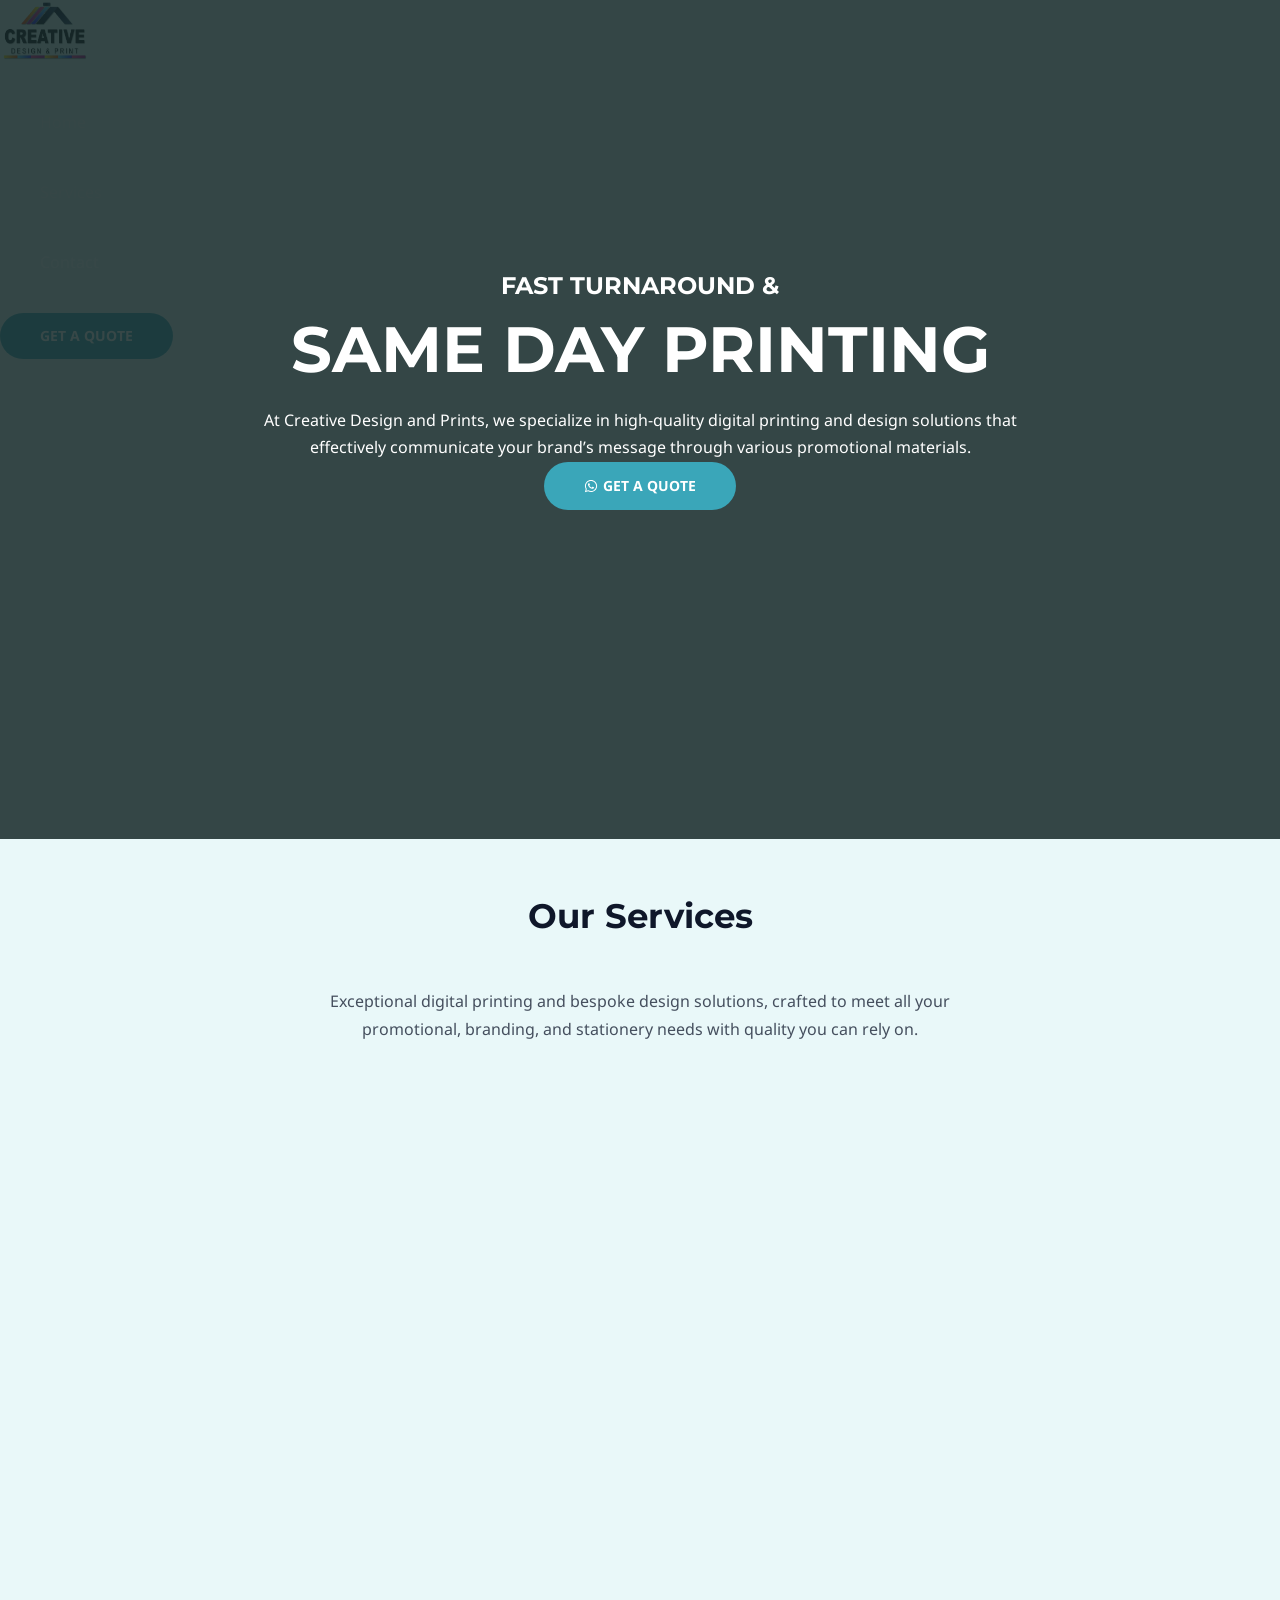
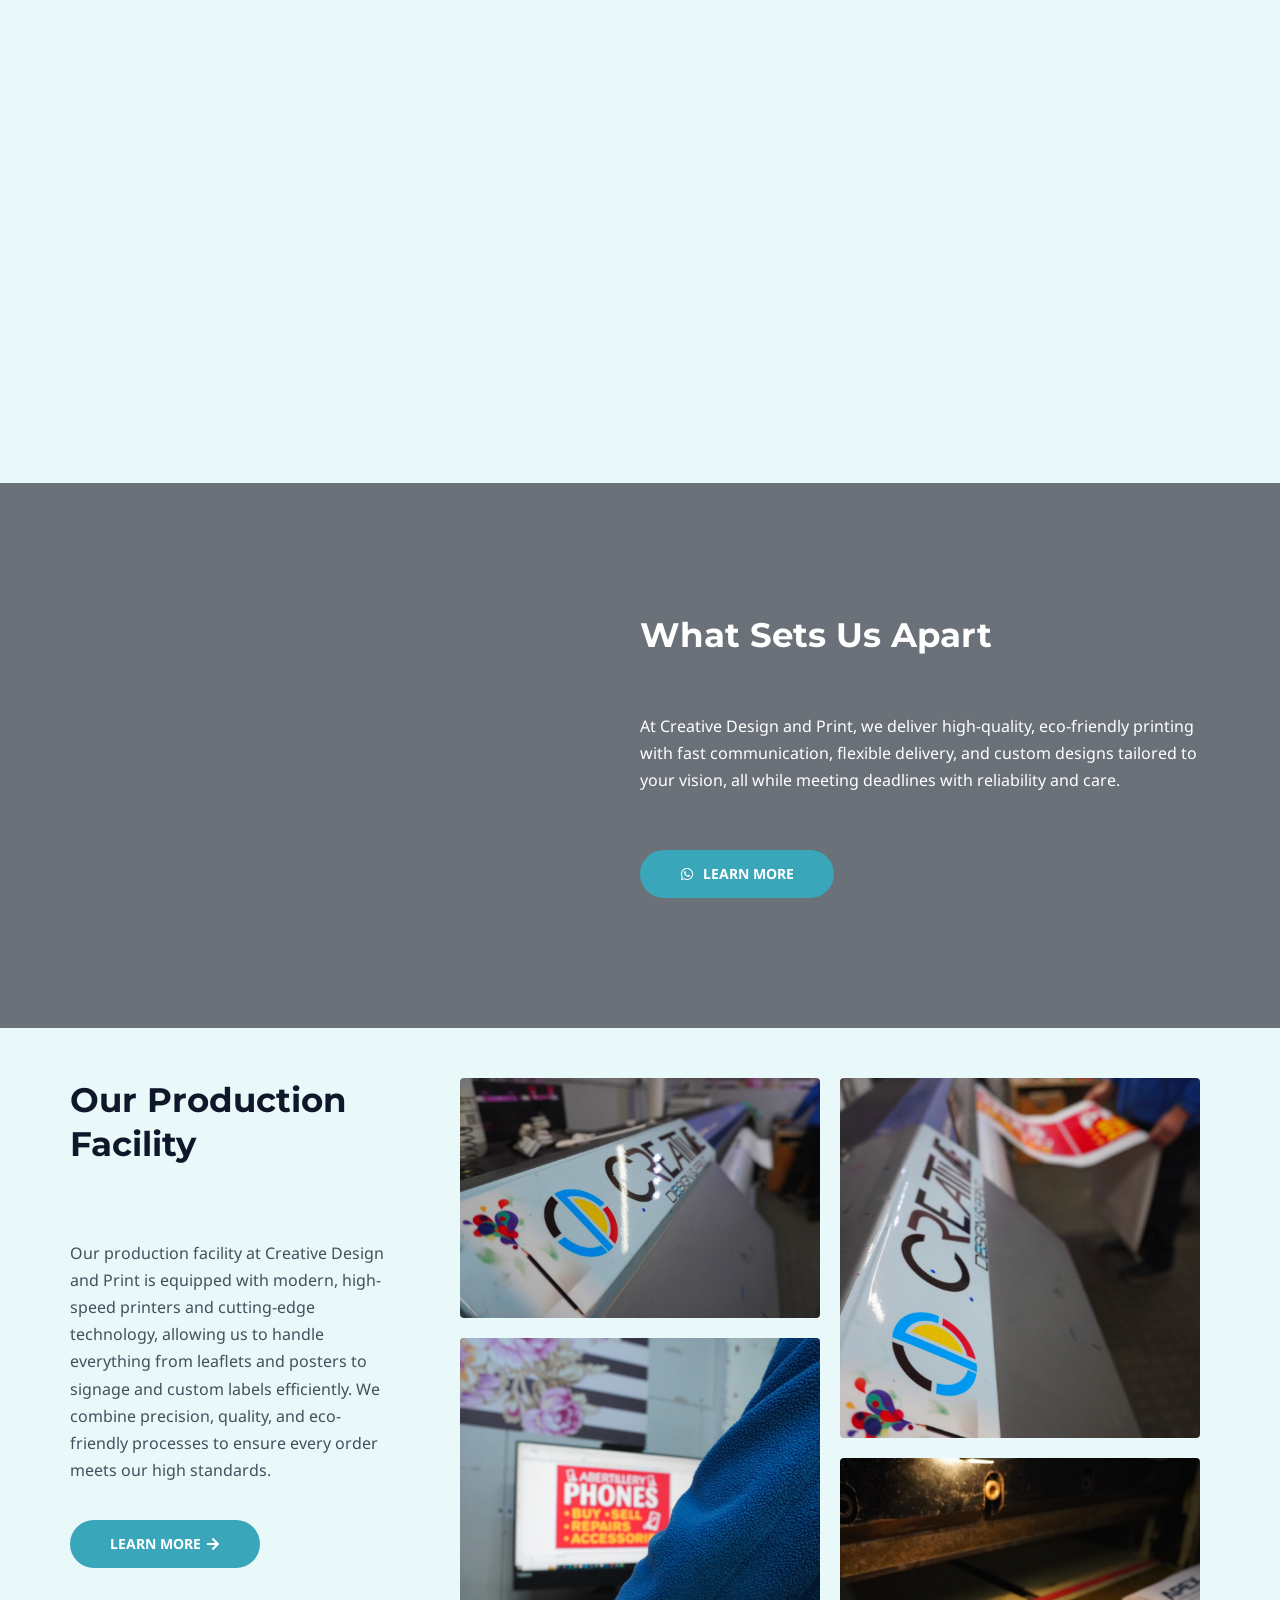
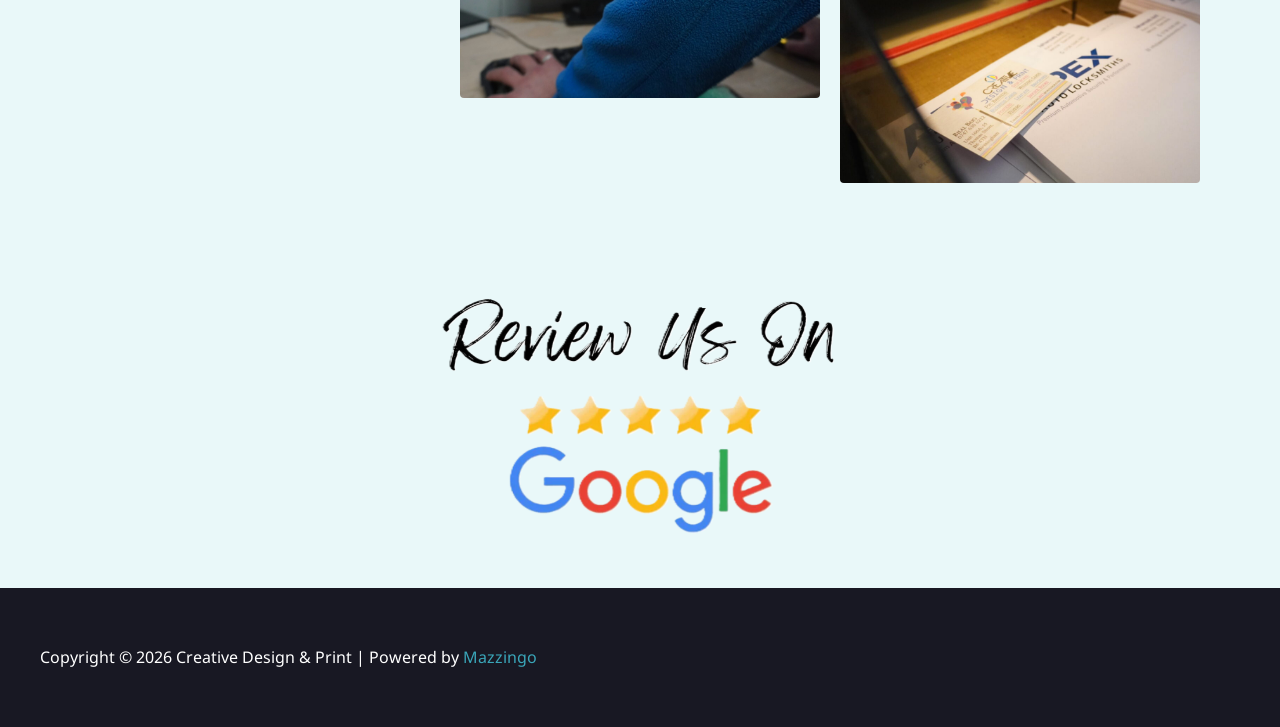
==== index.html @ f38206f3 "initiation" ====
<!DOCTYPE html>
<html lang="en-US">
<head>
<meta charset="UTF-8">
<meta name="viewport" content="width=device-width, initial-scale=1">
	<link rel="profile" href="https://gmpg.org/xfn/11"> 
	<meta name='robots' content='index, follow, max-image-preview:large, max-snippet:-1, max-video-preview:-1' />

	<!-- This site is optimized with the Yoast SEO plugin v27.3 - https://yoast.com/product/yoast-seo-wordpress/ -->
	<title>Home | Creative Design &amp; Print</title>
	<meta name="description" content="Creative Design and Print offers high-quality, eco-friendly printing services including posters, signage, leaflets, labels, and custom designs. With fast turnaround times, reliable delivery, and professional design support, we help businesses stand out with impactful print solutions." />
	<link rel="canonical" href="index.html" />
	<meta property="og:locale" content="en_US" />
	<meta property="og:type" content="website" />
	<meta property="og:title" content="Creative Design &amp; Print | Home" />
	<meta property="og:description" content="Creative Design and Print offers high-quality, eco-friendly printing services including posters, signage, leaflets, labels, and custom designs. With fast turnaround times, reliable delivery, and professional design support, we help businesses stand out with impactful print solutions." />
	<meta property="og:url" content="http://creative-design-print.local/" />
	<meta property="og:site_name" content="Creative Design &amp; Print" />
	<meta property="article:modified_time" content="2026-04-06T20:21:53+00:00" />
	<meta property="og:image" content="http://creative-design-print.local/wp-content/uploads/2026/04/482026122_1046587704150327_5796577526996384463_n-removebg-preview.png" />
	<meta property="og:image:width" content="690" />
	<meta property="og:image:height" content="362" />
	<meta property="og:image:type" content="image/png" />
	<meta name="twitter:card" content="summary_large_image" />
	<meta name="twitter:title" content="Creative Design &amp; Print | Home" />
	<meta name="twitter:description" content="Creative Design and Print offers high-quality, eco-friendly printing services including posters, signage, leaflets, labels, and custom designs. With fast turnaround times, reliable delivery, and professional design support, we help businesses stand out with impactful print solutions." />
	<meta name="twitter:image" content="http://creative-design-print.local/wp-content/uploads/2026/04/482026122_1046587704150327_5796577526996384463_n-removebg-preview.png" />
	<script type="application/ld+json" class="yoast-schema-graph">{"@context":"https:\/\/schema.org","@graph":[{"@type":"WebPage","@id":"http:\/\/creative-design-print.local\/","url":"http:\/\/creative-design-print.local\/","name":"Home | Creative Design &amp; Print","isPartOf":{"@id":"http:\/\/creative-design-print.local\/#website"},"about":{"@id":"http:\/\/creative-design-print.local\/#organization"},"primaryImageOfPage":{"@id":"http:\/\/creative-design-print.local\/#primaryimage"},"image":{"@id":"http:\/\/creative-design-print.local\/#primaryimage"},"thumbnailUrl":"http:\/\/creative-design-print.local\/wp-content\/uploads\/2026\/04\/DSC00087-scaled.jpg","datePublished":"2026-04-05T12:15:56+00:00","dateModified":"2026-04-06T20:21:53+00:00","description":"Creative Design and Print offers high-quality, eco-friendly printing services including posters, signage, leaflets, labels, and custom designs. With fast turnaround times, reliable delivery, and professional design support, we help businesses stand out with impactful print solutions.","breadcrumb":{"@id":"http:\/\/creative-design-print.local\/#breadcrumb"},"inLanguage":"en-US","potentialAction":[{"@type":"ReadAction","target":["http:\/\/creative-design-print.local\/"]}]},{"@type":"ImageObject","inLanguage":"en-US","@id":"http:\/\/creative-design-print.local\/#primaryimage","url":"http:\/\/creative-design-print.local\/wp-content\/uploads\/2026\/04\/DSC00087-scaled.jpg","contentUrl":"http:\/\/creative-design-print.local\/wp-content\/uploads\/2026\/04\/DSC00087-scaled.jpg","width":2560,"height":1707},{"@type":"BreadcrumbList","@id":"http:\/\/creative-design-print.local\/#breadcrumb","itemListElement":[{"@type":"ListItem","position":1,"name":"Home"}]},{"@type":"WebSite","@id":"http:\/\/creative-design-print.local\/#website","url":"http:\/\/creative-design-print.local\/","name":"Creative Design &amp; Print","description":"","publisher":{"@id":"http:\/\/creative-design-print.local\/#organization"},"potentialAction":[{"@type":"SearchAction","target":{"@type":"EntryPoint","urlTemplate":"http:\/\/creative-design-print.local\/?s={search_term_string}"},"query-input":{"@type":"PropertyValueSpecification","valueRequired":true,"valueName":"search_term_string"}}],"inLanguage":"en-US"},{"@type":"Organization","@id":"http:\/\/creative-design-print.local\/#organization","name":"Creative Design &amp; Print","url":"http:\/\/creative-design-print.local\/","logo":{"@type":"ImageObject","inLanguage":"en-US","@id":"http:\/\/creative-design-print.local\/#\/schema\/logo\/image\/","url":"http:\/\/creative-design-print.local\/wp-content\/uploads\/2026\/04\/482026122_1046587704150327_5796577526996384463_n-removebg-preview.png","contentUrl":"http:\/\/creative-design-print.local\/wp-content\/uploads\/2026\/04\/482026122_1046587704150327_5796577526996384463_n-removebg-preview.png","width":690,"height":362,"caption":"Creative Design &amp; Print"},"image":{"@id":"http:\/\/creative-design-print.local\/#\/schema\/logo\/image\/"}}]}</script>
	<!-- / Yoast SEO plugin. -->


<link rel='dns-prefetch' href='http://fonts.googleapis.com/' />
<link href='https://fonts.googleapis.com' rel='preconnect' />
<link href='https://fonts.gstatic.com' crossorigin='anonymous' rel='preconnect' />
<link rel="alternate" type="application/rss+xml" title="Creative Design &amp; Print &raquo; Feed" href="feed/index.html" />
<link rel="alternate" type="application/rss+xml" title="Creative Design &amp; Print &raquo; Comments Feed" href="comments/feed/index.html" />
<link rel="alternate" title="oEmbed (JSON)" type="application/json+oembed" href="wp-json/oembed/1.0/embed@url=http%253A%252F%252Fcreative-design-print.local%252F" />
<link rel="alternate" title="oEmbed (XML)" type="text/xml+oembed" href="wp-json/oembed/1.0/embed@url=http%253A%252F%252Fcreative-design-print.local%252F&amp;format=xml" />
<style id='wp-img-auto-sizes-contain-inline-css'>
img:is([sizes=auto i],[sizes^="auto," i]){contain-intrinsic-size:3000px 1500px}
/*# sourceURL=wp-img-auto-sizes-contain-inline-css */
</style>
<link rel='stylesheet' id='astra-theme-css-css' href='wp-content/themes/astra/assets/css/minified/main.min.css@ver=4.12.6.css' media='all' />
<style id='astra-theme-css-inline-css'>
:root{--ast-post-nav-space:0;--ast-container-default-xlg-padding:6.67em;--ast-container-default-lg-padding:5.67em;--ast-container-default-slg-padding:4.34em;--ast-container-default-md-padding:3.34em;--ast-container-default-sm-padding:6.67em;--ast-container-default-xs-padding:2.4em;--ast-container-default-xxs-padding:1.4em;--ast-code-block-background:#EEEEEE;--ast-comment-inputs-background:#FAFAFA;--ast-normal-container-width:1200px;--ast-narrow-container-width:750px;--ast-blog-title-font-weight:normal;--ast-blog-meta-weight:inherit;--ast-global-color-primary:var(--ast-global-color-5);--ast-global-color-secondary:var(--ast-global-color-4);--ast-global-color-alternate-background:var(--ast-global-color-7);--ast-global-color-subtle-background:var(--ast-global-color-6);--ast-bg-style-guide:var( --ast-global-color-secondary,--ast-global-color-5 );--ast-shadow-style-guide:0px 0px 4px 0 #00000057;--ast-global-dark-bg-style:#fff;--ast-global-dark-lfs:#fbfbfb;--ast-widget-bg-color:#fafafa;--ast-wc-container-head-bg-color:#fbfbfb;--ast-title-layout-bg:#eeeeee;--ast-search-border-color:#e7e7e7;--ast-lifter-hover-bg:#e6e6e6;--ast-gallery-block-color:#000;--srfm-color-input-label:var(--ast-global-color-2);}html{font-size:100%;}a,.page-title{color:var(--ast-global-color-0);}a:hover,a:focus{color:var(--ast-global-color-1);}body,button,input,select,textarea,.ast-button,.ast-custom-button{font-family:'Noto Sans',sans-serif;font-weight:400;font-size:16px;font-size:1rem;line-height:var(--ast-body-line-height,1.7em);}blockquote{color:var(--ast-global-color-3);}h1,h2,h3,h4,h5,h6,.entry-content :where(h1,h2,h3,h4,h5,h6),.site-title,.site-title a{font-family:'Montserrat',sans-serif;font-weight:700;}.ast-site-identity .site-title a{color:var(--ast-global-color-2);}.site-title{font-size:22px;font-size:1.375rem;display:none;}header .custom-logo-link img{max-width:90px;width:90px;}.astra-logo-svg{width:90px;}.site-header .site-description{font-size:15px;font-size:0.9375rem;display:none;}.entry-title{font-size:30px;font-size:1.875rem;}.archive .ast-article-post .ast-article-inner,.blog .ast-article-post .ast-article-inner,.archive .ast-article-post .ast-article-inner:hover,.blog .ast-article-post .ast-article-inner:hover{overflow:hidden;}h1,.entry-content :where(h1){font-size:64px;font-size:4rem;font-family:'Montserrat',sans-serif;line-height:1.4em;}h2,.entry-content :where(h2){font-size:34px;font-size:2.125rem;font-family:'Montserrat',sans-serif;line-height:1.3em;}h3,.entry-content :where(h3){font-size:24px;font-size:1.5rem;font-family:'Montserrat',sans-serif;line-height:1.3em;}h4,.entry-content :where(h4){font-size:20px;font-size:1.25rem;line-height:1.2em;font-family:'Montserrat',sans-serif;}h5,.entry-content :where(h5){font-size:18px;font-size:1.125rem;line-height:1.2em;font-family:'Montserrat',sans-serif;}h6,.entry-content :where(h6){font-size:15px;font-size:0.9375rem;line-height:1.25em;font-family:'Montserrat',sans-serif;}::selection{background-color:var(--ast-global-color-0);color:#000000;}body,h1,h2,h3,h4,h5,h6,.entry-title a,.entry-content :where(h1,h2,h3,h4,h5,h6){color:var(--ast-global-color-3);}.tagcloud a:hover,.tagcloud a:focus,.tagcloud a.current-item{color:#000000;border-color:var(--ast-global-color-0);background-color:var(--ast-global-color-0);}input:focus,input[type="text"]:focus,input[type="email"]:focus,input[type="url"]:focus,input[type="password"]:focus,input[type="reset"]:focus,input[type="search"]:focus,textarea:focus{border-color:var(--ast-global-color-0);}input[type="radio"]:checked,input[type=reset],input[type="checkbox"]:checked,input[type="checkbox"]:hover:checked,input[type="checkbox"]:focus:checked,input[type=range]::-webkit-slider-thumb{border-color:var(--ast-global-color-0);background-color:var(--ast-global-color-0);box-shadow:none;}.site-footer a:hover + .post-count,.site-footer a:focus + .post-count{background:var(--ast-global-color-0);border-color:var(--ast-global-color-0);}.single .nav-links .nav-previous,.single .nav-links .nav-next{color:var(--ast-global-color-0);}.entry-meta,.entry-meta *{line-height:1.45;color:var(--ast-global-color-0);}.entry-meta a:not(.ast-button):hover,.entry-meta a:not(.ast-button):hover *,.entry-meta a:not(.ast-button):focus,.entry-meta a:not(.ast-button):focus *,.page-links > .page-link,.page-links .page-link:hover,.post-navigation a:hover{color:var(--ast-global-color-1);}#cat option,.secondary .calendar_wrap thead a,.secondary .calendar_wrap thead a:visited{color:var(--ast-global-color-0);}.secondary .calendar_wrap #today,.ast-progress-val span{background:var(--ast-global-color-0);}.secondary a:hover + .post-count,.secondary a:focus + .post-count{background:var(--ast-global-color-0);border-color:var(--ast-global-color-0);}.calendar_wrap #today > a{color:#000000;}.page-links .page-link,.single .post-navigation a{color:var(--ast-global-color-0);}.ast-search-menu-icon .search-form button.search-submit{padding:0 4px;}.ast-search-menu-icon form.search-form{padding-right:0;}.ast-header-search .ast-search-menu-icon.ast-dropdown-active .search-form,.ast-header-search .ast-search-menu-icon.ast-dropdown-active .search-field:focus{transition:all 0.2s;}.search-form input.search-field:focus{outline:none;}.ast-mobile-header-content .ast-builder-layout-element:not(.ast-builder-menu):not(.ast-header-divider-element),.ast-mobile-popup-content .ast-builder-layout-element:not(.ast-builder-menu):not(.ast-header-divider-element){padding:15px 20px;}.wp-block-latest-posts > li > a{color:var(--ast-global-color-2);}.widget-title,.widget .wp-block-heading{font-size:22px;font-size:1.375rem;color:var(--ast-global-color-3);}.ast-search-menu-icon.slide-search a:focus-visible:focus-visible,.astra-search-icon:focus-visible,#close:focus-visible,a:focus-visible,.ast-menu-toggle:focus-visible,.site .skip-link:focus-visible,.wp-block-loginout input:focus-visible,.wp-block-search.wp-block-search__button-inside .wp-block-search__inside-wrapper,.ast-header-navigation-arrow:focus-visible,.ast-orders-table__row .ast-orders-table__cell:focus-visible,a#ast-apply-coupon:focus-visible,#ast-apply-coupon:focus-visible,#close:focus-visible,.button.search-submit:focus-visible,#search_submit:focus,.normal-search:focus-visible,.ast-header-account-wrap:focus-visible,.astra-cart-drawer-close:focus,.ast-single-variation:focus,.ast-button:focus,.ast-builder-button-wrap:has(.ast-custom-button-link:focus),.ast-builder-button-wrap .ast-custom-button-link:focus{outline-style:dotted;outline-color:inherit;outline-width:thin;}input:focus,input[type="text"]:focus,input[type="email"]:focus,input[type="url"]:focus,input[type="password"]:focus,input[type="reset"]:focus,input[type="search"]:focus,input[type="number"]:focus,textarea:focus,.wp-block-search__input:focus,[data-section="section-header-mobile-trigger"] .ast-button-wrap .ast-mobile-menu-trigger-minimal:focus,.ast-mobile-popup-drawer.active .menu-toggle-close:focus,#ast-scroll-top:focus,#coupon_code:focus,#ast-coupon-code:focus{border-style:dotted;border-color:inherit;border-width:thin;}input{outline:none;}.site-logo-img img{filter:url(index.html); transition:all 0.2s linear;}.site-logo-img .transparent-custom-logo img,.ast-theme-transparent-header .site-logo-img img{filter:url(index.html);}body .ast-oembed-container *{position:absolute;top:0;width:100%;height:100%;left:0;}body .wp-block-embed-pocket-casts .ast-oembed-container *{position:unset;}.ast-single-post-featured-section + article {margin-top: 2em;}.site-content .ast-single-post-featured-section img {width: 100%;overflow: hidden;object-fit: cover;}.site > .ast-single-related-posts-container {margin-top: 0;}@media (min-width: 922px) {.ast-desktop .ast-container--narrow {max-width: var(--ast-narrow-container-width);margin: 0 auto;}}.ast-page-builder-template .hentry {margin: 0;}.ast-page-builder-template .site-content > .ast-container {max-width: 100%;padding: 0;}.ast-page-builder-template .site .site-content #primary {padding: 0;margin: 0;}.ast-page-builder-template .no-results {text-align: center;margin: 4em auto;}.ast-page-builder-template .ast-pagination {padding: 2em;}.ast-page-builder-template .entry-header.ast-no-title.ast-no-thumbnail {margin-top: 0;}.ast-page-builder-template .entry-header.ast-header-without-markup {margin-top: 0;margin-bottom: 0;}.ast-page-builder-template .entry-header.ast-no-title.ast-no-meta {margin-bottom: 0;}.ast-page-builder-template.single .post-navigation {padding-bottom: 2em;}.ast-page-builder-template.single-post .site-content > .ast-container {max-width: 100%;}.ast-page-builder-template .entry-header {margin-top: 4em;margin-left: auto;margin-right: auto;padding-left: 20px;padding-right: 20px;}.single.ast-page-builder-template .entry-header {padding-left: 20px;padding-right: 20px;}.ast-page-builder-template .ast-archive-description {margin: 4em auto 0;padding-left: 20px;padding-right: 20px;}.ast-page-builder-template.ast-no-sidebar .entry-content .alignwide {margin-left: 0;margin-right: 0;}@media (max-width:921.9px){#ast-desktop-header{display:none;}}@media (min-width:922px){#ast-mobile-header{display:none;}}.wp-block-buttons.aligncenter{justify-content:center;}.wp-block-buttons .wp-block-button.is-style-outline .wp-block-button__link.wp-element-button,.ast-outline-button,.wp-block-uagb-buttons-child .uagb-buttons-repeater.ast-outline-button{border-top-width:2px;border-right-width:2px;border-bottom-width:2px;border-left-width:2px;font-family:inherit;font-weight:700;font-size:14px;font-size:0.875rem;line-height:1em;border-top-left-radius:30px;border-top-right-radius:30px;border-bottom-right-radius:30px;border-bottom-left-radius:30px;}.wp-block-button .wp-block-button__link.wp-element-button.is-style-outline:not(.has-background),.wp-block-button.is-style-outline>.wp-block-button__link.wp-element-button:not(.has-background),.ast-outline-button{background-color:transparent;}.entry-content[data-ast-blocks-layout] > figure{margin-bottom:1em;}@media (max-width:921px){.ast-left-sidebar #content > .ast-container{display:flex;flex-direction:column-reverse;width:100%;}.ast-separate-container .ast-article-post,.ast-separate-container .ast-article-single{padding:1.5em 2.14em;}.ast-author-box img.avatar{margin:20px 0 0 0;}}@media (min-width:922px){.ast-separate-container.ast-right-sidebar #primary,.ast-separate-container.ast-left-sidebar #primary{border:0;}.search-no-results.ast-separate-container #primary{margin-bottom:4em;}}.elementor-widget-button .elementor-button{border-style:solid;text-decoration:none;border-top-width:0;border-right-width:0;border-left-width:0;border-bottom-width:0;}body .elementor-button.elementor-size-sm,body .elementor-button.elementor-size-xs,body .elementor-button.elementor-size-md,body .elementor-button.elementor-size-lg,body .elementor-button.elementor-size-xl,body .elementor-button{border-top-left-radius:30px;border-top-right-radius:30px;border-bottom-right-radius:30px;border-bottom-left-radius:30px;padding-top:17px;padding-right:40px;padding-bottom:17px;padding-left:40px;}.elementor-widget-button .elementor-button{border-color:var(--ast-global-color-0);background-color:var(--ast-global-color-0);}.elementor-widget-button .elementor-button:hover,.elementor-widget-button .elementor-button:focus{color:#ffffff;background-color:var(--ast-global-color-1);border-color:var(--ast-global-color-1);}.wp-block-button .wp-block-button__link ,.elementor-widget-button .elementor-button,.elementor-widget-button .elementor-button:visited{color:#000000;}.elementor-widget-button .elementor-button{font-weight:700;font-size:14px;font-size:0.875rem;line-height:1em;text-transform:uppercase;}body .elementor-button.elementor-size-sm,body .elementor-button.elementor-size-xs,body .elementor-button.elementor-size-md,body .elementor-button.elementor-size-lg,body .elementor-button.elementor-size-xl,body .elementor-button{font-size:14px;font-size:0.875rem;}.wp-block-button .wp-block-button__link:hover,.wp-block-button .wp-block-button__link:focus{color:#ffffff;background-color:var(--ast-global-color-1);border-color:var(--ast-global-color-1);}.elementor-widget-heading h1.elementor-heading-title{line-height:1.4em;}.elementor-widget-heading h2.elementor-heading-title{line-height:1.3em;}.elementor-widget-heading h3.elementor-heading-title{line-height:1.3em;}.elementor-widget-heading h4.elementor-heading-title{line-height:1.2em;}.elementor-widget-heading h5.elementor-heading-title{line-height:1.2em;}.elementor-widget-heading h6.elementor-heading-title{line-height:1.25em;}.wp-block-button .wp-block-button__link,.wp-block-search .wp-block-search__button,body .wp-block-file .wp-block-file__button{border-color:var(--ast-global-color-0);background-color:var(--ast-global-color-0);color:#000000;font-family:inherit;font-weight:700;line-height:1em;text-transform:uppercase;font-size:14px;font-size:0.875rem;border-top-left-radius:30px;border-top-right-radius:30px;border-bottom-right-radius:30px;border-bottom-left-radius:30px;padding-top:17px;padding-right:40px;padding-bottom:17px;padding-left:40px;}.menu-toggle,button,.ast-button,.ast-custom-button,.button,input#submit,input[type="button"],input[type="submit"],input[type="reset"],form[CLASS*="wp-block-search__"].wp-block-search .wp-block-search__inside-wrapper .wp-block-search__button,body .wp-block-file .wp-block-file__button{border-style:solid;border-top-width:0;border-right-width:0;border-left-width:0;border-bottom-width:0;color:#000000;border-color:var(--ast-global-color-0);background-color:var(--ast-global-color-0);padding-top:17px;padding-right:40px;padding-bottom:17px;padding-left:40px;font-family:inherit;font-weight:700;font-size:14px;font-size:0.875rem;line-height:1em;text-transform:uppercase;border-top-left-radius:30px;border-top-right-radius:30px;border-bottom-right-radius:30px;border-bottom-left-radius:30px;}button:focus,.menu-toggle:hover,button:hover,.ast-button:hover,.ast-custom-button:hover .button:hover,.ast-custom-button:hover ,input[type=reset]:hover,input[type=reset]:focus,input#submit:hover,input#submit:focus,input[type="button"]:hover,input[type="button"]:focus,input[type="submit"]:hover,input[type="submit"]:focus,form[CLASS*="wp-block-search__"].wp-block-search .wp-block-search__inside-wrapper .wp-block-search__button:hover,form[CLASS*="wp-block-search__"].wp-block-search .wp-block-search__inside-wrapper .wp-block-search__button:focus,body .wp-block-file .wp-block-file__button:hover,body .wp-block-file .wp-block-file__button:focus{color:#ffffff;background-color:var(--ast-global-color-1);border-color:var(--ast-global-color-1);}@media (max-width:921px){.ast-mobile-header-stack .main-header-bar .ast-search-menu-icon{display:inline-block;}.ast-header-break-point.ast-header-custom-item-outside .ast-mobile-header-stack .main-header-bar .ast-search-icon{margin:0;}.ast-comment-avatar-wrap img{max-width:2.5em;}.ast-comment-meta{padding:0 1.8888em 1.3333em;}.ast-separate-container .ast-comment-list li.depth-1{padding:1.5em 2.14em;}.ast-separate-container .comment-respond{padding:2em 2.14em;}}@media (min-width:544px){.ast-container{max-width:100%;}}@media (max-width:544px){.ast-separate-container .ast-article-post,.ast-separate-container .ast-article-single,.ast-separate-container .comments-title,.ast-separate-container .ast-archive-description{padding:1.5em 1em;}.ast-separate-container #content .ast-container{padding-left:0.54em;padding-right:0.54em;}.ast-separate-container .ast-comment-list .bypostauthor{padding:.5em;}.ast-search-menu-icon.ast-dropdown-active .search-field{width:170px;}} #ast-mobile-header .ast-site-header-cart-li a{pointer-events:none;}body,.ast-separate-container{background-color:var(--ast-global-color-4);background-image:none;}@media (max-width:921px){.site-title{display:none;}.site-header .site-description{display:none;}h1,.entry-content :where(h1){font-size:44px;}h2,.entry-content :where(h2){font-size:32px;}h3,.entry-content :where(h3){font-size:20px;}}@media (max-width:544px){.widget-title{font-size:21px;font-size:1.4rem;}body,button,input,select,textarea,.ast-button,.ast-custom-button{font-size:15px;font-size:0.9375rem;}#secondary,#secondary button,#secondary input,#secondary select,#secondary textarea{font-size:15px;font-size:0.9375rem;}.site-title{font-size:20px;font-size:1.25rem;display:none;}.site-header .site-description{font-size:14px;font-size:0.875rem;display:none;}h1,.entry-content :where(h1){font-size:30px;}h2,.entry-content :where(h2){font-size:24px;}h3,.entry-content :where(h3){font-size:20px;}h4,.entry-content :where(h4){font-size:19px;font-size:1.1875rem;}h5,.entry-content :where(h5){font-size:16px;font-size:1rem;}h6,.entry-content :where(h6){font-size:15px;font-size:0.9375rem;}header .custom-logo-link img,.ast-header-break-point .site-branding img,.ast-header-break-point .custom-logo-link img{max-width:100px;width:100px;}.astra-logo-svg{width:100px;}.ast-header-break-point .site-logo-img .custom-mobile-logo-link img{max-width:100px;}}@media (max-width:921px){html{font-size:91.2%;}}@media (max-width:544px){html{font-size:100%;}}@media (min-width:922px){.ast-container{max-width:1240px;}}@media (min-width:922px){.site-content .ast-container{display:flex;}}@media (max-width:921px){.site-content .ast-container{flex-direction:column;}}@media (min-width:922px){.main-header-menu .sub-menu .menu-item.ast-left-align-sub-menu:hover > .sub-menu,.main-header-menu .sub-menu .menu-item.ast-left-align-sub-menu.focus > .sub-menu{margin-left:-0px;}}.ast-theme-transparent-header [data-section="section-header-mobile-trigger"] .ast-button-wrap .ast-mobile-menu-trigger-fill,.ast-theme-transparent-header [data-section="section-header-mobile-trigger"] .ast-button-wrap .ast-mobile-menu-trigger-minimal{border:none;}.site .comments-area{padding-bottom:3em;}.wp-block-file {display: flex;align-items: center;flex-wrap: wrap;justify-content: space-between;}.wp-block-pullquote {border: none;}.wp-block-pullquote blockquote::before {content: "\201D";font-family: "Helvetica",sans-serif;display: flex;transform: rotate( 180deg );font-size: 6rem;font-style: normal;line-height: 1;font-weight: bold;align-items: center;justify-content: center;}.has-text-align-right > blockquote::before {justify-content: flex-start;}.has-text-align-left > blockquote::before {justify-content: flex-end;}figure.wp-block-pullquote.is-style-solid-color blockquote {max-width: 100%;text-align: inherit;}:root {--wp--custom--ast-default-block-top-padding: 3em;--wp--custom--ast-default-block-right-padding: 3em;--wp--custom--ast-default-block-bottom-padding: 3em;--wp--custom--ast-default-block-left-padding: 3em;--wp--custom--ast-container-width: 1200px;--wp--custom--ast-content-width-size: 1200px;--wp--custom--ast-wide-width-size: calc(1200px + var(--wp--custom--ast-default-block-left-padding) + var(--wp--custom--ast-default-block-right-padding));}.ast-narrow-container {--wp--custom--ast-content-width-size: 750px;--wp--custom--ast-wide-width-size: 750px;}@media(max-width: 921px) {:root {--wp--custom--ast-default-block-top-padding: 3em;--wp--custom--ast-default-block-right-padding: 2em;--wp--custom--ast-default-block-bottom-padding: 3em;--wp--custom--ast-default-block-left-padding: 2em;}}@media(max-width: 544px) {:root {--wp--custom--ast-default-block-top-padding: 3em;--wp--custom--ast-default-block-right-padding: 1.5em;--wp--custom--ast-default-block-bottom-padding: 3em;--wp--custom--ast-default-block-left-padding: 1.5em;}}.entry-content > .wp-block-group,.entry-content > .wp-block-cover,.entry-content > .wp-block-columns {padding-top: var(--wp--custom--ast-default-block-top-padding);padding-right: var(--wp--custom--ast-default-block-right-padding);padding-bottom: var(--wp--custom--ast-default-block-bottom-padding);padding-left: var(--wp--custom--ast-default-block-left-padding);}.ast-plain-container.ast-no-sidebar .entry-content > .alignfull,.ast-page-builder-template .ast-no-sidebar .entry-content > .alignfull {margin-left: calc( -50vw + 50%);margin-right: calc( -50vw + 50%);max-width: 100vw;width: 100vw;}.ast-plain-container.ast-no-sidebar .entry-content .alignfull .alignfull,.ast-page-builder-template.ast-no-sidebar .entry-content .alignfull .alignfull,.ast-plain-container.ast-no-sidebar .entry-content .alignfull .alignwide,.ast-page-builder-template.ast-no-sidebar .entry-content .alignfull .alignwide,.ast-plain-container.ast-no-sidebar .entry-content .alignwide .alignfull,.ast-page-builder-template.ast-no-sidebar .entry-content .alignwide .alignfull,.ast-plain-container.ast-no-sidebar .entry-content .alignwide .alignwide,.ast-page-builder-template.ast-no-sidebar .entry-content .alignwide .alignwide,.ast-plain-container.ast-no-sidebar .entry-content .wp-block-column .alignfull,.ast-page-builder-template.ast-no-sidebar .entry-content .wp-block-column .alignfull,.ast-plain-container.ast-no-sidebar .entry-content .wp-block-column .alignwide,.ast-page-builder-template.ast-no-sidebar .entry-content .wp-block-column .alignwide {margin-left: auto;margin-right: auto;width: 100%;}[data-ast-blocks-layout] .wp-block-separator:not(.is-style-dots) {height: 0;}[data-ast-blocks-layout] .wp-block-separator {margin: 20px auto;}[data-ast-blocks-layout] .wp-block-separator:not(.is-style-wide):not(.is-style-dots) {max-width: 100px;}[data-ast-blocks-layout] .wp-block-separator.has-background {padding: 0;}.entry-content[data-ast-blocks-layout] > * {max-width: var(--wp--custom--ast-content-width-size);margin-left: auto;margin-right: auto;}.entry-content[data-ast-blocks-layout] > .alignwide {max-width: var(--wp--custom--ast-wide-width-size);}.entry-content[data-ast-blocks-layout] .alignfull {max-width: none;}.entry-content .wp-block-columns {margin-bottom: 0;}blockquote {margin: 1.5em;border-color: rgba(0,0,0,0.05);}.wp-block-quote:not(.has-text-align-right):not(.has-text-align-center) {border-left: 5px solid rgba(0,0,0,0.05);}.has-text-align-right > blockquote,blockquote.has-text-align-right {border-right: 5px solid rgba(0,0,0,0.05);}.has-text-align-left > blockquote,blockquote.has-text-align-left {border-left: 5px solid rgba(0,0,0,0.05);}.wp-block-site-tagline,.wp-block-latest-posts .read-more {margin-top: 15px;}.wp-block-loginout p label {display: block;}.wp-block-loginout p:not(.login-remember):not(.login-submit) input {width: 100%;}.wp-block-loginout input:focus {border-color: transparent;}.wp-block-loginout input:focus {outline: thin dotted;}.entry-content .wp-block-media-text .wp-block-media-text__content {padding: 0 0 0 8%;}.entry-content .wp-block-media-text.has-media-on-the-right .wp-block-media-text__content {padding: 0 8% 0 0;}.entry-content .wp-block-media-text.has-background .wp-block-media-text__content {padding: 8%;}.entry-content .wp-block-cover:not([class*="background-color"]):not(.has-text-color.has-link-color) .wp-block-cover__inner-container,.entry-content .wp-block-cover:not([class*="background-color"]) .wp-block-cover-image-text,.entry-content .wp-block-cover:not([class*="background-color"]) .wp-block-cover-text,.entry-content .wp-block-cover-image:not([class*="background-color"]) .wp-block-cover__inner-container,.entry-content .wp-block-cover-image:not([class*="background-color"]) .wp-block-cover-image-text,.entry-content .wp-block-cover-image:not([class*="background-color"]) .wp-block-cover-text {color: var(--ast-global-color-primary,var(--ast-global-color-5));}.wp-block-loginout .login-remember input {width: 1.1rem;height: 1.1rem;margin: 0 5px 4px 0;vertical-align: middle;}.wp-block-latest-posts > li > *:first-child,.wp-block-latest-posts:not(.is-grid) > li:first-child {margin-top: 0;}.entry-content > .wp-block-buttons,.entry-content > .wp-block-uagb-buttons {margin-bottom: 1.5em;}.wp-block-search__inside-wrapper .wp-block-search__input {padding: 0 10px;color: var(--ast-global-color-3);background: var(--ast-global-color-primary,var(--ast-global-color-5));border-color: var(--ast-border-color);}.wp-block-latest-posts .read-more {margin-bottom: 1.5em;}.wp-block-search__no-button .wp-block-search__inside-wrapper .wp-block-search__input {padding-top: 5px;padding-bottom: 5px;}.wp-block-latest-posts .wp-block-latest-posts__post-date,.wp-block-latest-posts .wp-block-latest-posts__post-author {font-size: 1rem;}.wp-block-latest-posts > li > *,.wp-block-latest-posts:not(.is-grid) > li {margin-top: 12px;margin-bottom: 12px;}.ast-page-builder-template .entry-content[data-ast-blocks-layout] > .alignwide:where(:not(.uagb-is-root-container):not(.spectra-is-root-container)) > * {max-width: var(--wp--custom--ast-wide-width-size);}.ast-page-builder-template .entry-content[data-ast-blocks-layout] > .inherit-container-width > *,.ast-page-builder-template .entry-content[data-ast-blocks-layout] > *:not(.wp-block-group):where(:not(.uagb-is-root-container):not(.spectra-is-root-container)) > *,.entry-content[data-ast-blocks-layout] > .wp-block-cover .wp-block-cover__inner-container {max-width: var(--wp--custom--ast-content-width-size) ;margin-left: auto;margin-right: auto;}.ast-page-builder-template .entry-content[data-ast-blocks-layout] > *,.ast-page-builder-template .entry-content[data-ast-blocks-layout] > .alignfull:where(:not(.wp-block-group):not(.uagb-is-root-container):not(.spectra-is-root-container)) > * {max-width: none;}.entry-content[data-ast-blocks-layout] .wp-block-cover:not(.alignleft):not(.alignright) {width: auto;}@media(max-width: 1200px) {.ast-separate-container .entry-content > .alignfull,.ast-separate-container .entry-content[data-ast-blocks-layout] > .alignwide,.ast-plain-container .entry-content[data-ast-blocks-layout] > .alignwide,.ast-plain-container .entry-content .alignfull {margin-left: calc(-1 * min(var(--ast-container-default-xlg-padding),20px)) ;margin-right: calc(-1 * min(var(--ast-container-default-xlg-padding),20px));}}@media(min-width: 1201px) {.ast-separate-container .entry-content > .alignfull {margin-left: calc(-1 * var(--ast-container-default-xlg-padding) );margin-right: calc(-1 * var(--ast-container-default-xlg-padding) );}.ast-separate-container .entry-content[data-ast-blocks-layout] > .alignwide,.ast-plain-container .entry-content[data-ast-blocks-layout] > .alignwide {margin-left: calc(-1 * var(--wp--custom--ast-default-block-left-padding) );margin-right: calc(-1 * var(--wp--custom--ast-default-block-right-padding) );}}@media(min-width: 921px) {.ast-separate-container .entry-content .wp-block-group.alignwide:not(.inherit-container-width) > :where(:not(.alignleft):not(.alignright)),.ast-plain-container .entry-content .wp-block-group.alignwide:not(.inherit-container-width) > :where(:not(.alignleft):not(.alignright)) {max-width: calc( var(--wp--custom--ast-content-width-size) + 80px );}.ast-plain-container.ast-right-sidebar .entry-content[data-ast-blocks-layout] .alignfull,.ast-plain-container.ast-left-sidebar .entry-content[data-ast-blocks-layout] .alignfull {margin-left: -60px;margin-right: -60px;}}@media(min-width: 544px) {.entry-content > .alignleft {margin-right: 20px;}.entry-content > .alignright {margin-left: 20px;}}@media (max-width:544px){.wp-block-columns .wp-block-column:not(:last-child){margin-bottom:20px;}.wp-block-latest-posts{margin:0;}}@media( max-width: 600px ) {.entry-content .wp-block-media-text .wp-block-media-text__content,.entry-content .wp-block-media-text.has-media-on-the-right .wp-block-media-text__content {padding: 8% 0 0;}.entry-content .wp-block-media-text.has-background .wp-block-media-text__content {padding: 8%;}}.ast-page-builder-template .entry-header {padding-left: 0;}.ast-narrow-container .site-content .wp-block-uagb-image--align-full .wp-block-uagb-image__figure {max-width: 100%;margin-left: auto;margin-right: auto;}:root .has-ast-global-color-0-color{color:var(--ast-global-color-0);}:root .has-ast-global-color-0-background-color{background-color:var(--ast-global-color-0);}:root .wp-block-button .has-ast-global-color-0-color{color:var(--ast-global-color-0);}:root .wp-block-button .has-ast-global-color-0-background-color{background-color:var(--ast-global-color-0);}:root .has-ast-global-color-1-color{color:var(--ast-global-color-1);}:root .has-ast-global-color-1-background-color{background-color:var(--ast-global-color-1);}:root .wp-block-button .has-ast-global-color-1-color{color:var(--ast-global-color-1);}:root .wp-block-button .has-ast-global-color-1-background-color{background-color:var(--ast-global-color-1);}:root .has-ast-global-color-2-color{color:var(--ast-global-color-2);}:root .has-ast-global-color-2-background-color{background-color:var(--ast-global-color-2);}:root .wp-block-button .has-ast-global-color-2-color{color:var(--ast-global-color-2);}:root .wp-block-button .has-ast-global-color-2-background-color{background-color:var(--ast-global-color-2);}:root .has-ast-global-color-3-color{color:var(--ast-global-color-3);}:root .has-ast-global-color-3-background-color{background-color:var(--ast-global-color-3);}:root .wp-block-button .has-ast-global-color-3-color{color:var(--ast-global-color-3);}:root .wp-block-button .has-ast-global-color-3-background-color{background-color:var(--ast-global-color-3);}:root .has-ast-global-color-4-color{color:var(--ast-global-color-4);}:root .has-ast-global-color-4-background-color{background-color:var(--ast-global-color-4);}:root .wp-block-button .has-ast-global-color-4-color{color:var(--ast-global-color-4);}:root .wp-block-button .has-ast-global-color-4-background-color{background-color:var(--ast-global-color-4);}:root .has-ast-global-color-5-color{color:var(--ast-global-color-5);}:root .has-ast-global-color-5-background-color{background-color:var(--ast-global-color-5);}:root .wp-block-button .has-ast-global-color-5-color{color:var(--ast-global-color-5);}:root .wp-block-button .has-ast-global-color-5-background-color{background-color:var(--ast-global-color-5);}:root .has-ast-global-color-6-color{color:var(--ast-global-color-6);}:root .has-ast-global-color-6-background-color{background-color:var(--ast-global-color-6);}:root .wp-block-button .has-ast-global-color-6-color{color:var(--ast-global-color-6);}:root .wp-block-button .has-ast-global-color-6-background-color{background-color:var(--ast-global-color-6);}:root .has-ast-global-color-7-color{color:var(--ast-global-color-7);}:root .has-ast-global-color-7-background-color{background-color:var(--ast-global-color-7);}:root .wp-block-button .has-ast-global-color-7-color{color:var(--ast-global-color-7);}:root .wp-block-button .has-ast-global-color-7-background-color{background-color:var(--ast-global-color-7);}:root .has-ast-global-color-8-color{color:var(--ast-global-color-8);}:root .has-ast-global-color-8-background-color{background-color:var(--ast-global-color-8);}:root .wp-block-button .has-ast-global-color-8-color{color:var(--ast-global-color-8);}:root .wp-block-button .has-ast-global-color-8-background-color{background-color:var(--ast-global-color-8);}:root{--ast-global-color-0:#3AA6B9;--ast-global-color-1:#2997AA;--ast-global-color-2:#0F172A;--ast-global-color-3:#454F5E;--ast-global-color-4:#E9F8F9;--ast-global-color-5:#FFFFFF;--ast-global-color-6:#CAE6E8;--ast-global-color-7:#181823;--ast-global-color-8:#222222;}:root {--ast-border-color : #dddddd;}.ast-single-entry-banner {-js-display: flex;display: flex;flex-direction: column;justify-content: center;text-align: center;position: relative;background: var(--ast-title-layout-bg);}.ast-single-entry-banner[data-banner-layout="layout-1"] {max-width: 1200px;background: inherit;padding: 20px 0;}.ast-single-entry-banner[data-banner-width-type="custom"] {margin: 0 auto;width: 100%;}.ast-single-entry-banner + .site-content .entry-header {margin-bottom: 0;}.site .ast-author-avatar {--ast-author-avatar-size: ;}a.ast-underline-text {text-decoration: underline;}.ast-container > .ast-terms-link {position: relative;display: block;}a.ast-button.ast-badge-tax {padding: 4px 8px;border-radius: 3px;font-size: inherit;}header.entry-header{text-align:left;}header.entry-header > *:not(:last-child){margin-bottom:10px;}@media (max-width:921px){header.entry-header{text-align:left;}}@media (max-width:544px){header.entry-header{text-align:left;}}.ast-archive-entry-banner {-js-display: flex;display: flex;flex-direction: column;justify-content: center;text-align: center;position: relative;background: var(--ast-title-layout-bg);}.ast-archive-entry-banner[data-banner-width-type="custom"] {margin: 0 auto;width: 100%;}.ast-archive-entry-banner[data-banner-layout="layout-1"] {background: inherit;padding: 20px 0;text-align: left;}body.archive .ast-archive-description{max-width:1200px;width:100%;text-align:left;padding-top:3em;padding-right:3em;padding-bottom:3em;padding-left:3em;}body.archive .ast-archive-description .ast-archive-title,body.archive .ast-archive-description .ast-archive-title *{font-size:40px;font-size:2.5rem;}body.archive .ast-archive-description > *:not(:last-child){margin-bottom:10px;}@media (max-width:921px){body.archive .ast-archive-description{text-align:left;}}@media (max-width:544px){body.archive .ast-archive-description{text-align:left;}}.ast-theme-transparent-header #masthead .site-logo-img .transparent-custom-logo .astra-logo-svg{width:90px;}.ast-theme-transparent-header #masthead .site-logo-img .transparent-custom-logo img{ max-width:90px; width:90px;}@media (max-width:921px){.ast-theme-transparent-header #masthead .site-logo-img .transparent-custom-logo .astra-logo-svg{width:120px;}.ast-theme-transparent-header #masthead .site-logo-img .transparent-custom-logo img{ max-width:120px; width:120px;}}@media (max-width:543px){.ast-theme-transparent-header #masthead .site-logo-img .transparent-custom-logo .astra-logo-svg{width:70px;}.ast-theme-transparent-header #masthead .site-logo-img .transparent-custom-logo img{ max-width:70px; width:70px;}}@media (min-width:921px){.ast-theme-transparent-header #masthead{position:absolute;left:0;right:0;}.ast-theme-transparent-header .main-header-bar,.ast-theme-transparent-header.ast-header-break-point .main-header-bar{background:none;}body.elementor-editor-active.ast-theme-transparent-header #masthead,.fl-builder-edit .ast-theme-transparent-header #masthead,body.vc_editor.ast-theme-transparent-header #masthead,body.brz-ed.ast-theme-transparent-header #masthead{z-index:0;}.ast-header-break-point.ast-replace-site-logo-transparent.ast-theme-transparent-header .custom-mobile-logo-link{display:none;}.ast-header-break-point.ast-replace-site-logo-transparent.ast-theme-transparent-header .transparent-custom-logo{display:inline-block;}.ast-theme-transparent-header .ast-above-header,.ast-theme-transparent-header .ast-above-header.ast-above-header-bar{background-image:none;background-color:transparent;}.ast-theme-transparent-header .ast-below-header,.ast-theme-transparent-header .ast-below-header.ast-below-header-bar{background-image:none;background-color:transparent;}}.ast-theme-transparent-header .site-title a,.ast-theme-transparent-header .site-title a:focus,.ast-theme-transparent-header .site-title a:hover,.ast-theme-transparent-header .site-title a:visited{color:var(--ast-global-color-4);}.ast-theme-transparent-header .site-header .site-description{color:var(--ast-global-color-4);}.ast-theme-transparent-header .ast-builder-menu .main-header-menu,.ast-theme-transparent-header .ast-builder-menu .main-header-menu .sub-menu,.ast-theme-transparent-header .ast-builder-menu .main-header-menu,.ast-theme-transparent-header.ast-header-break-point .ast-builder-menu .main-header-bar-wrap .main-header-menu,.ast-flyout-menu-enable.ast-header-break-point.ast-theme-transparent-header .main-header-bar-navigation .site-navigation,.ast-fullscreen-menu-enable.ast-header-break-point.ast-theme-transparent-header .main-header-bar-navigation .site-navigation,.ast-flyout-above-menu-enable.ast-header-break-point.ast-theme-transparent-header .ast-above-header-navigation-wrap .ast-above-header-navigation,.ast-flyout-below-menu-enable.ast-header-break-point.ast-theme-transparent-header .ast-below-header-navigation-wrap .ast-below-header-actual-nav,.ast-fullscreen-above-menu-enable.ast-header-break-point.ast-theme-transparent-header .ast-above-header-navigation-wrap,.ast-fullscreen-below-menu-enable.ast-header-break-point.ast-theme-transparent-header .ast-below-header-navigation-wrap,.ast-theme-transparent-header .main-header-menu .menu-link{background-color:rgba(255,255,255,0);}.ast-theme-transparent-header .ast-builder-menu .main-header-menu,.ast-theme-transparent-header .ast-builder-menu .main-header-menu .menu-link,.ast-theme-transparent-header [CLASS*="ast-builder-menu-"] .main-header-menu .menu-item > .menu-link,.ast-theme-transparent-header .ast-masthead-custom-menu-items,.ast-theme-transparent-header .ast-masthead-custom-menu-items a,.ast-theme-transparent-header .ast-builder-menu .main-header-menu .menu-item > .ast-menu-toggle,.ast-theme-transparent-header .ast-builder-menu .main-header-menu .menu-item > .ast-menu-toggle,.ast-theme-transparent-header .ast-above-header-navigation a,.ast-header-break-point.ast-theme-transparent-header .ast-above-header-navigation a,.ast-header-break-point.ast-theme-transparent-header .ast-above-header-navigation > ul.ast-above-header-menu > .menu-item-has-children:not(.current-menu-item) > .ast-menu-toggle,.ast-theme-transparent-header .ast-below-header-menu,.ast-theme-transparent-header .ast-below-header-menu a,.ast-header-break-point.ast-theme-transparent-header .ast-below-header-menu a,.ast-header-break-point.ast-theme-transparent-header .ast-below-header-menu,.ast-theme-transparent-header .main-header-menu .menu-link{color:#ffffff;}.ast-theme-transparent-header .ast-builder-menu .main-header-menu .menu-item:hover > .menu-link,.ast-theme-transparent-header .ast-builder-menu .main-header-menu .menu-item:hover > .ast-menu-toggle,.ast-theme-transparent-header .ast-builder-menu .main-header-menu .ast-masthead-custom-menu-items a:hover,.ast-theme-transparent-header .ast-builder-menu .main-header-menu .focus > .menu-link,.ast-theme-transparent-header .ast-builder-menu .main-header-menu .focus > .ast-menu-toggle,.ast-theme-transparent-header .ast-builder-menu .main-header-menu .current-menu-item > .menu-link,.ast-theme-transparent-header .ast-builder-menu .main-header-menu .current-menu-ancestor > .menu-link,.ast-theme-transparent-header .ast-builder-menu .main-header-menu .current-menu-item > .ast-menu-toggle,.ast-theme-transparent-header .ast-builder-menu .main-header-menu .current-menu-ancestor > .ast-menu-toggle,.ast-theme-transparent-header [CLASS*="ast-builder-menu-"] .main-header-menu .current-menu-item > .menu-link,.ast-theme-transparent-header [CLASS*="ast-builder-menu-"] .main-header-menu .current-menu-ancestor > .menu-link,.ast-theme-transparent-header [CLASS*="ast-builder-menu-"] .main-header-menu .current-menu-item > .ast-menu-toggle,.ast-theme-transparent-header [CLASS*="ast-builder-menu-"] .main-header-menu .current-menu-ancestor > .ast-menu-toggle,.ast-theme-transparent-header .main-header-menu .menu-item:hover > .menu-link,.ast-theme-transparent-header .main-header-menu .current-menu-item > .menu-link,.ast-theme-transparent-header .main-header-menu .current-menu-ancestor > .menu-link{color:#f5f5f5;}.ast-theme-transparent-header .ast-builder-menu .main-header-menu .menu-item .sub-menu .menu-link,.ast-theme-transparent-header .main-header-menu .menu-item .sub-menu .menu-link{background-color:transparent;}@media (max-width:921px){.ast-theme-transparent-header #masthead{position:absolute;left:0;right:0;}.ast-theme-transparent-header .main-header-bar,.ast-theme-transparent-header.ast-header-break-point .main-header-bar{background:none;}body.elementor-editor-active.ast-theme-transparent-header #masthead,.fl-builder-edit .ast-theme-transparent-header #masthead,body.vc_editor.ast-theme-transparent-header #masthead,body.brz-ed.ast-theme-transparent-header #masthead{z-index:0;}.ast-header-break-point.ast-replace-site-logo-transparent.ast-theme-transparent-header .custom-mobile-logo-link{display:none;}.ast-header-break-point.ast-replace-site-logo-transparent.ast-theme-transparent-header .transparent-custom-logo{display:inline-block;}.ast-theme-transparent-header .ast-above-header,.ast-theme-transparent-header .ast-above-header.ast-above-header-bar{background-image:none;background-color:transparent;}.ast-theme-transparent-header .ast-below-header,.ast-theme-transparent-header .ast-below-header.ast-below-header-bar{background-image:none;background-color:transparent;}}@media (max-width:921px){.ast-theme-transparent-header .site-title a,.ast-theme-transparent-header .site-title a:focus,.ast-theme-transparent-header .site-title a:hover,.ast-theme-transparent-header .site-title a:visited,.ast-theme-transparent-header .ast-builder-layout-element .ast-site-identity .site-title a,.ast-theme-transparent-header .ast-builder-layout-element .ast-site-identity .site-title a:hover,.ast-theme-transparent-header .ast-builder-layout-element .ast-site-identity .site-title a:focus,.ast-theme-transparent-header .ast-builder-layout-element .ast-site-identity .site-title a:visited{color:#ffffff;}.ast-theme-transparent-header .site-header .site-description{color:#ffffff;}.ast-theme-transparent-header .ast-builder-menu .main-header-menu,.ast-theme-transparent-header .ast-builder-menu .main-header-menu .menu-link,.ast-theme-transparent-header [CLASS*="ast-builder-menu-"] .main-header-menu .menu-item > .menu-link,.ast-theme-transparent-header .ast-masthead-custom-menu-items,.ast-theme-transparent-header .ast-masthead-custom-menu-items a,.ast-theme-transparent-header .ast-builder-menu .main-header-menu .menu-item > .ast-menu-toggle,.ast-theme-transparent-header .ast-builder-menu .main-header-menu .menu-item > .ast-menu-toggle,.ast-theme-transparent-header .main-header-menu .menu-link{color:var(--ast-global-color-3);}.ast-theme-transparent-header .ast-builder-menu .main-header-menu .menu-item:hover > .menu-link,.ast-theme-transparent-header .ast-builder-menu .main-header-menu .menu-item:hover > .ast-menu-toggle,.ast-theme-transparent-header .ast-builder-menu .main-header-menu .ast-masthead-custom-menu-items a:hover,.ast-theme-transparent-header .ast-builder-menu .main-header-menu .focus > .menu-link,.ast-theme-transparent-header .ast-builder-menu .main-header-menu .focus > .ast-menu-toggle,.ast-theme-transparent-header .ast-builder-menu .main-header-menu .current-menu-item > .menu-link,.ast-theme-transparent-header .ast-builder-menu .main-header-menu .current-menu-ancestor > .menu-link,.ast-theme-transparent-header .ast-builder-menu .main-header-menu .current-menu-item > .ast-menu-toggle,.ast-theme-transparent-header .ast-builder-menu .main-header-menu .current-menu-ancestor > .ast-menu-toggle,.ast-theme-transparent-header [CLASS*="ast-builder-menu-"] .main-header-menu .current-menu-item > .menu-link,.ast-theme-transparent-header [CLASS*="ast-builder-menu-"] .main-header-menu .current-menu-ancestor > .menu-link,.ast-theme-transparent-header [CLASS*="ast-builder-menu-"] .main-header-menu .current-menu-item > .ast-menu-toggle,.ast-theme-transparent-header [CLASS*="ast-builder-menu-"] .main-header-menu .current-menu-ancestor > .ast-menu-toggle,.ast-theme-transparent-header .main-header-menu .menu-item:hover > .menu-link,.ast-theme-transparent-header .main-header-menu .current-menu-item > .menu-link,.ast-theme-transparent-header .main-header-menu .current-menu-ancestor > .menu-link{color:var(--ast-global-color-1);}}@media (max-width:544px){.ast-theme-transparent-header.ast-header-break-point .ast-builder-menu .main-header-menu,.ast-theme-transparent-header.ast-header-break-point .ast-builder-menu.main-header-menu .sub-menu,.ast-theme-transparent-header.ast-header-break-point .ast-builder-menu.main-header-menu,.ast-theme-transparent-header.ast-header-break-point .ast-builder-menu .main-header-bar-wrap .main-header-menu,.ast-flyout-menu-enable.ast-header-break-point.ast-theme-transparent-header .main-header-bar-navigation .site-navigation,.ast-fullscreen-menu-enable.ast-header-break-point.ast-theme-transparent-header .main-header-bar-navigation .site-navigation,.ast-flyout-above-menu-enable.ast-header-break-point.ast-theme-transparent-header .ast-above-header-navigation-wrap .ast-above-header-navigation,.ast-flyout-below-menu-enable.ast-header-break-point.ast-theme-transparent-header .ast-below-header-navigation-wrap .ast-below-header-actual-nav,.ast-fullscreen-above-menu-enable.ast-header-break-point.ast-theme-transparent-header .ast-above-header-navigation-wrap,.ast-fullscreen-below-menu-enable.ast-header-break-point.ast-theme-transparent-header .ast-below-header-navigation-wrap,.ast-theme-transparent-header .main-header-menu .menu-link{background-color:#ffffff;}.ast-theme-transparent-header .ast-builder-menu .main-header-menu,.ast-theme-transparent-header .ast-builder-menu .main-header-menu .menu-item > .menu-link,.ast-theme-transparent-header .ast-builder-menu .main-header-menu .menu-link,.ast-theme-transparent-header .ast-masthead-custom-menu-items,.ast-theme-transparent-header .ast-masthead-custom-menu-items a,.ast-theme-transparent-header .ast-builder-menu .main-header-menu .menu-item > .ast-menu-toggle,.ast-theme-transparent-header .ast-builder-menu .main-header-menu .menu-item > .ast-menu-toggle,.ast-theme-transparent-header .main-header-menu .menu-link{color:var(--ast-global-color-3);}.ast-theme-transparent-header .ast-builder-menu .main-header-menu .menu-item:hover > .menu-link,.ast-theme-transparent-header .ast-builder-menu .main-header-menu .menu-item:hover > .ast-menu-toggle,.ast-theme-transparent-header .ast-builder-menu .main-header-menu .ast-masthead-custom-menu-items a:hover,.ast-theme-transparent-header .ast-builder-menu .main-header-menu .focus > .menu-link,.ast-theme-transparent-header .ast-builder-menu .main-header-menu .focus > .ast-menu-toggle,.ast-theme-transparent-header .ast-builder-menu .main-header-menu .current-menu-item > .menu-link,.ast-theme-transparent-header .ast-builder-menu .main-header-menu .current-menu-ancestor > .menu-link,.ast-theme-transparent-header .ast-builder-menu .main-header-menu .current-menu-item > .ast-menu-toggle,.ast-theme-transparent-header .ast-builder-menu .main-header-menu .current-menu-ancestor > .ast-menu-toggle,.ast-theme-transparent-header [CLASS*="ast-builder-menu-"] .main-header-menu .current-menu-item > .menu-link,.ast-theme-transparent-header [CLASS*="ast-builder-menu-"] .main-header-menu .current-menu-ancestor > .menu-link,.ast-theme-transparent-header [CLASS*="ast-builder-menu-"] .main-header-menu .current-menu-item > .ast-menu-toggle,.ast-theme-transparent-header [CLASS*="ast-builder-menu-"] .main-header-menu .current-menu-ancestor > .ast-menu-toggle,.ast-theme-transparent-header .main-header-menu .menu-item:hover > .menu-link,.ast-theme-transparent-header .main-header-menu .current-menu-item > .menu-link,.ast-theme-transparent-header .main-header-menu .current-menu-ancestor > .menu-link{color:var(--ast-global-color-1);}}.ast-theme-transparent-header #ast-desktop-header > .ast-main-header-wrap > .main-header-bar,.ast-theme-transparent-header.ast-header-break-point #ast-mobile-header > .ast-main-header-wrap > .main-header-bar{border-bottom-width:0px;border-bottom-style:solid;border-bottom-color:#ffffff;}.ast-breadcrumbs .trail-browse,.ast-breadcrumbs .trail-items,.ast-breadcrumbs .trail-items li{display:inline-block;margin:0;padding:0;border:none;background:inherit;text-indent:0;text-decoration:none;}.ast-breadcrumbs .trail-browse{font-size:inherit;font-style:inherit;font-weight:inherit;color:inherit;}.ast-breadcrumbs .trail-items{list-style:none;}.trail-items li::after{padding:0 0.3em;content:"\00bb";}.trail-items li:last-of-type::after{display:none;}h1,h2,h3,h4,h5,h6,.entry-content :where(h1,h2,h3,h4,h5,h6){color:var(--ast-global-color-2);}@media (max-width:921px){.ast-builder-grid-row-container.ast-builder-grid-row-tablet-3-firstrow .ast-builder-grid-row > *:first-child,.ast-builder-grid-row-container.ast-builder-grid-row-tablet-3-lastrow .ast-builder-grid-row > *:last-child{grid-column:1 / -1;}}@media (max-width:544px){.ast-builder-grid-row-container.ast-builder-grid-row-mobile-3-firstrow .ast-builder-grid-row > *:first-child,.ast-builder-grid-row-container.ast-builder-grid-row-mobile-3-lastrow .ast-builder-grid-row > *:last-child{grid-column:1 / -1;}}.ast-builder-layout-element[data-section="title_tagline"]{display:flex;}@media (max-width:921px){.ast-header-break-point .ast-builder-layout-element[data-section="title_tagline"]{display:flex;}}@media (max-width:544px){.ast-header-break-point .ast-builder-layout-element[data-section="title_tagline"]{display:flex;}}[data-section*="section-hb-button-"] .menu-link{display:none;}.ast-header-button-1[data-section*="section-hb-button-"] .ast-builder-button-wrap .ast-custom-button{font-size:14px;font-size:0.875rem;}.ast-header-button-1 .ast-custom-button{color:#ffffff;}.ast-header-button-1[data-section*="section-hb-button-"] .ast-builder-button-wrap .ast-custom-button{padding-top:16px;padding-bottom:16px;padding-left:40px;padding-right:40px;}.ast-header-button-1[data-section="section-hb-button-1"]{display:flex;}@media (max-width:921px){.ast-header-break-point .ast-header-button-1[data-section="section-hb-button-1"]{display:flex;}}@media (max-width:544px){.ast-header-break-point .ast-header-button-1[data-section="section-hb-button-1"]{display:flex;}}.ast-builder-menu-1{font-family:inherit;font-weight:inherit;}.ast-builder-menu-1 .menu-item > .menu-link{color:var(--ast-global-color-2);}.ast-builder-menu-1 .menu-item > .ast-menu-toggle{color:var(--ast-global-color-2);}.ast-builder-menu-1 .menu-item:hover > .menu-link,.ast-builder-menu-1 .inline-on-mobile .menu-item:hover > .ast-menu-toggle{color:var(--ast-global-color-0);}.ast-builder-menu-1 .menu-item:hover > .ast-menu-toggle{color:var(--ast-global-color-0);}.ast-builder-menu-1 .menu-item.current-menu-item > .menu-link,.ast-builder-menu-1 .inline-on-mobile .menu-item.current-menu-item > .ast-menu-toggle,.ast-builder-menu-1 .current-menu-ancestor > .menu-link{color:var(--ast-global-color-0);}.ast-builder-menu-1 .menu-item.current-menu-item > .ast-menu-toggle{color:var(--ast-global-color-0);}.ast-builder-menu-1 .sub-menu,.ast-builder-menu-1 .inline-on-mobile .sub-menu{border-top-width:2px;border-bottom-width:0px;border-right-width:0px;border-left-width:0px;border-color:var(--ast-global-color-0);border-style:solid;}.ast-builder-menu-1 .sub-menu .sub-menu{top:-2px;}.ast-builder-menu-1 .main-header-menu > .menu-item > .sub-menu,.ast-builder-menu-1 .main-header-menu > .menu-item > .astra-full-megamenu-wrapper{margin-top:0px;}.ast-desktop .ast-builder-menu-1 .main-header-menu > .menu-item > .sub-menu:before,.ast-desktop .ast-builder-menu-1 .main-header-menu > .menu-item > .astra-full-megamenu-wrapper:before{height:calc( 0px + 2px + 5px );}.ast-desktop .ast-builder-menu-1 .menu-item .sub-menu .menu-link{border-style:none;}@media (max-width:921px){.ast-builder-menu-1 .main-header-menu .menu-item > .menu-link{color:var(--ast-global-color-3);}.ast-builder-menu-1 .menu-item > .ast-menu-toggle{color:var(--ast-global-color-3);}.ast-builder-menu-1 .menu-item:hover > .menu-link,.ast-builder-menu-1 .inline-on-mobile .menu-item:hover > .ast-menu-toggle{color:var(--ast-global-color-1);}.ast-builder-menu-1 .menu-item:hover > .ast-menu-toggle{color:var(--ast-global-color-1);}.ast-builder-menu-1 .menu-item.current-menu-item > .menu-link,.ast-builder-menu-1 .inline-on-mobile .menu-item.current-menu-item > .ast-menu-toggle,.ast-builder-menu-1 .current-menu-ancestor > .menu-link,.ast-builder-menu-1 .current-menu-ancestor > .ast-menu-toggle{color:var(--ast-global-color-1);}.ast-builder-menu-1 .menu-item.current-menu-item > .ast-menu-toggle{color:var(--ast-global-color-1);}.ast-header-break-point .ast-builder-menu-1 .menu-item.menu-item-has-children > .ast-menu-toggle{top:0;}.ast-builder-menu-1 .inline-on-mobile .menu-item.menu-item-has-children > .ast-menu-toggle{right:-15px;}.ast-builder-menu-1 .menu-item-has-children > .menu-link:after{content:unset;}.ast-builder-menu-1 .main-header-menu > .menu-item > .sub-menu,.ast-builder-menu-1 .main-header-menu > .menu-item > .astra-full-megamenu-wrapper{margin-top:0;}.ast-builder-menu-1 .main-header-menu,.ast-builder-menu-1 .main-header-menu .sub-menu{background-color:var(--ast-global-color-5);background-image:none;}}@media (max-width:544px){.ast-builder-menu-1 .main-header-menu .menu-item > .menu-link{color:var(--ast-global-color-3);}.ast-builder-menu-1 .menu-item> .ast-menu-toggle{color:var(--ast-global-color-3);}.ast-builder-menu-1 .menu-item:hover > .menu-link,.ast-builder-menu-1 .inline-on-mobile .menu-item:hover > .ast-menu-toggle{color:var(--ast-global-color-1);}.ast-builder-menu-1 .menu-item:hover> .ast-menu-toggle{color:var(--ast-global-color-1);}.ast-builder-menu-1 .menu-item.current-menu-item > .menu-link,.ast-builder-menu-1 .inline-on-mobile .menu-item.current-menu-item > .ast-menu-toggle,.ast-builder-menu-1 .current-menu-ancestor > .menu-link,.ast-builder-menu-1 .current-menu-ancestor > .ast-menu-toggle{color:var(--ast-global-color-1);}.ast-builder-menu-1 .menu-item.current-menu-item> .ast-menu-toggle{color:var(--ast-global-color-1);}.ast-header-break-point .ast-builder-menu-1 .menu-item.menu-item-has-children > .ast-menu-toggle{top:0;}.ast-builder-menu-1 .main-header-menu > .menu-item > .sub-menu,.ast-builder-menu-1 .main-header-menu > .menu-item > .astra-full-megamenu-wrapper{margin-top:0;}}.ast-builder-menu-1{display:flex;}@media (max-width:921px){.ast-header-break-point .ast-builder-menu-1{display:flex;}}@media (max-width:544px){.ast-header-break-point .ast-builder-menu-1{display:flex;}}.ast-footer-copyright{text-align:center;}.ast-footer-copyright.site-footer-focus-item {color:#ffffff;}@media (max-width:921px){.ast-footer-copyright{text-align:center;}}@media (max-width:544px){.ast-footer-copyright{text-align:center;}.ast-footer-copyright.site-footer-focus-item {margin-top:0px;margin-bottom:0px;}}@media (max-width:544px){.ast-footer-copyright.site-footer-focus-item {font-size:14px;font-size:0.875rem;}}.ast-footer-copyright.ast-builder-layout-element{display:flex;}@media (max-width:921px){.ast-header-break-point .ast-footer-copyright.ast-builder-layout-element{display:flex;}}@media (max-width:544px){.ast-header-break-point .ast-footer-copyright.ast-builder-layout-element{display:flex;}}.site-footer{background-color:var(--ast-global-color-2);background-image:none;}.site-primary-footer-wrap{padding-top:45px;padding-bottom:45px;}.site-primary-footer-wrap[data-section="section-primary-footer-builder"]{background-color:var(--ast-global-color-7);background-image:none;}.site-primary-footer-wrap[data-section="section-primary-footer-builder"] .ast-builder-grid-row{max-width:1200px;margin-left:auto;margin-right:auto;}.site-primary-footer-wrap[data-section="section-primary-footer-builder"] .ast-builder-grid-row,.site-primary-footer-wrap[data-section="section-primary-footer-builder"] .site-footer-section{align-items:center;}.site-primary-footer-wrap[data-section="section-primary-footer-builder"].ast-footer-row-inline .site-footer-section{display:flex;margin-bottom:0;}.ast-builder-grid-row-full .ast-builder-grid-row{grid-template-columns:1fr;}@media (max-width:921px){.site-primary-footer-wrap[data-section="section-primary-footer-builder"].ast-footer-row-tablet-inline .site-footer-section{display:flex;margin-bottom:0;}.site-primary-footer-wrap[data-section="section-primary-footer-builder"].ast-footer-row-tablet-stack .site-footer-section{display:block;margin-bottom:10px;}.ast-builder-grid-row-container.ast-builder-grid-row-tablet-full .ast-builder-grid-row{grid-template-columns:1fr;}}@media (max-width:544px){.site-primary-footer-wrap[data-section="section-primary-footer-builder"] .ast-builder-grid-row{grid-column-gap:20px;grid-row-gap:20px;}.site-primary-footer-wrap[data-section="section-primary-footer-builder"].ast-footer-row-mobile-inline .site-footer-section{display:flex;margin-bottom:0;}.site-primary-footer-wrap[data-section="section-primary-footer-builder"].ast-footer-row-mobile-stack .site-footer-section{display:block;margin-bottom:10px;}.ast-builder-grid-row-container.ast-builder-grid-row-mobile-full .ast-builder-grid-row{grid-template-columns:1fr;}}.site-primary-footer-wrap[data-section="section-primary-footer-builder"]{padding-top:40px;padding-bottom:40px;}@media (max-width:921px){.site-primary-footer-wrap[data-section="section-primary-footer-builder"]{padding-top:50px;padding-bottom:50px;padding-left:50px;padding-right:50px;}}@media (max-width:544px){.site-primary-footer-wrap[data-section="section-primary-footer-builder"]{padding-top:40px;padding-bottom:40px;padding-left:20px;padding-right:20px;}}.site-primary-footer-wrap[data-section="section-primary-footer-builder"]{display:grid;}@media (max-width:921px){.ast-header-break-point .site-primary-footer-wrap[data-section="section-primary-footer-builder"]{display:grid;}}@media (max-width:544px){.ast-header-break-point .site-primary-footer-wrap[data-section="section-primary-footer-builder"]{display:grid;}}.elementor-widget-heading .elementor-heading-title{margin:0;}.elementor-page .ast-menu-toggle{color:unset !important;background:unset !important;}.elementor-post.elementor-grid-item.hentry{margin-bottom:0;}.woocommerce div.product .elementor-element.elementor-products-grid .related.products ul.products li.product,.elementor-element .elementor-wc-products .woocommerce[class*='columns-'] ul.products li.product{width:auto;margin:0;float:none;}body .elementor hr{background-color:#ccc;margin:0;}.ast-left-sidebar .elementor-section.elementor-section-stretched,.ast-right-sidebar .elementor-section.elementor-section-stretched{max-width:100%;left:0 !important;}.elementor-posts-container [CLASS*="ast-width-"]{width:100%;}.elementor-template-full-width .ast-container{display:block;}.elementor-screen-only,.screen-reader-text,.screen-reader-text span,.ui-helper-hidden-accessible{top:0 !important;}@media (max-width:544px){.elementor-element .elementor-wc-products .woocommerce[class*="columns-"] ul.products li.product{width:auto;margin:0;}.elementor-element .woocommerce .woocommerce-result-count{float:none;}}.ast-header-break-point .main-header-bar{border-bottom-width:0px;}@media (min-width:922px){.main-header-bar{border-bottom-width:0px;}}.main-header-menu .menu-item, #astra-footer-menu .menu-item, .main-header-bar .ast-masthead-custom-menu-items{-js-display:flex;display:flex;-webkit-box-pack:center;-webkit-justify-content:center;-moz-box-pack:center;-ms-flex-pack:center;justify-content:center;-webkit-box-orient:vertical;-webkit-box-direction:normal;-webkit-flex-direction:column;-moz-box-orient:vertical;-moz-box-direction:normal;-ms-flex-direction:column;flex-direction:column;}.main-header-menu > .menu-item > .menu-link, #astra-footer-menu > .menu-item > .menu-link{height:100%;-webkit-box-align:center;-webkit-align-items:center;-moz-box-align:center;-ms-flex-align:center;align-items:center;-js-display:flex;display:flex;}.header-main-layout-1 .ast-flex.main-header-container, .header-main-layout-3 .ast-flex.main-header-container{-webkit-align-content:center;-ms-flex-line-pack:center;align-content:center;-webkit-box-align:center;-webkit-align-items:center;-moz-box-align:center;-ms-flex-align:center;align-items:center;}.ast-header-break-point .main-navigation ul .menu-item .menu-link .icon-arrow:first-of-type svg{top:.2em;margin-top:0px;margin-left:0px;width:.65em;transform:translate(0, -2px) rotateZ(270deg);}.ast-mobile-popup-content .ast-submenu-expanded > .ast-menu-toggle{transform:rotateX(180deg);overflow-y:auto;}@media (min-width:922px){.ast-builder-menu .main-navigation > ul > li:last-child a{margin-right:0;}}.ast-separate-container .ast-article-inner{background-color:transparent;background-image:none;}.ast-separate-container .ast-article-post{background-color:var(--ast-global-color-5);background-image:none;}@media (max-width:921px){.ast-separate-container .ast-article-post{background-color:#ffffff;background-image:none;}}@media (max-width:544px){.ast-separate-container .ast-article-post{background-color:#ffffff;background-image:none;}}.ast-separate-container .ast-article-single:not(.ast-related-post), .ast-separate-container .error-404, .ast-separate-container .no-results, .single.ast-separate-container  .ast-author-meta, .ast-separate-container .related-posts-title-wrapper, .ast-separate-container .comments-count-wrapper, .ast-box-layout.ast-plain-container .site-content, .ast-padded-layout.ast-plain-container .site-content, .ast-separate-container .ast-archive-description, .ast-separate-container .comments-area .comment-respond, .ast-separate-container .comments-area .ast-comment-list li, .ast-separate-container .comments-area .comments-title{background-color:var(--ast-global-color-5);background-image:none;}@media (max-width:921px){.ast-separate-container .ast-article-single:not(.ast-related-post), .ast-separate-container .error-404, .ast-separate-container .no-results, .single.ast-separate-container  .ast-author-meta, .ast-separate-container .related-posts-title-wrapper, .ast-separate-container .comments-count-wrapper, .ast-box-layout.ast-plain-container .site-content, .ast-padded-layout.ast-plain-container .site-content, .ast-separate-container .ast-archive-description{background-color:#ffffff;background-image:none;}}@media (max-width:544px){.ast-separate-container .ast-article-single:not(.ast-related-post), .ast-separate-container .error-404, .ast-separate-container .no-results, .single.ast-separate-container  .ast-author-meta, .ast-separate-container .related-posts-title-wrapper, .ast-separate-container .comments-count-wrapper, .ast-box-layout.ast-plain-container .site-content, .ast-padded-layout.ast-plain-container .site-content, .ast-separate-container .ast-archive-description{background-color:#ffffff;background-image:none;}}.ast-separate-container.ast-two-container #secondary .widget{background-color:var(--ast-global-color-5);background-image:none;}@media (max-width:921px){.ast-separate-container.ast-two-container #secondary .widget{background-color:#ffffff;background-image:none;}}@media (max-width:544px){.ast-separate-container.ast-two-container #secondary .widget{background-color:#ffffff;background-image:none;}}.ast-mobile-header-content > *,.ast-desktop-header-content > * {padding: 10px 0;height: auto;}.ast-mobile-header-content > *:first-child,.ast-desktop-header-content > *:first-child {padding-top: 10px;}.ast-mobile-header-content > .ast-builder-menu,.ast-desktop-header-content > .ast-builder-menu {padding-top: 0;}.ast-mobile-header-content > *:last-child,.ast-desktop-header-content > *:last-child {padding-bottom: 0;}.ast-mobile-header-content .ast-search-menu-icon.ast-inline-search label,.ast-desktop-header-content .ast-search-menu-icon.ast-inline-search label {width: 100%;}.ast-desktop-header-content .main-header-bar-navigation .ast-submenu-expanded > .ast-menu-toggle::before {transform: rotateX(180deg);}#ast-desktop-header .ast-desktop-header-content,.ast-mobile-header-content .ast-search-icon,.ast-desktop-header-content .ast-search-icon,.ast-mobile-header-wrap .ast-mobile-header-content,.ast-main-header-nav-open.ast-popup-nav-open .ast-mobile-header-wrap .ast-mobile-header-content,.ast-main-header-nav-open.ast-popup-nav-open .ast-desktop-header-content {display: none;}.ast-main-header-nav-open.ast-header-break-point #ast-desktop-header .ast-desktop-header-content,.ast-main-header-nav-open.ast-header-break-point .ast-mobile-header-wrap .ast-mobile-header-content {display: block;}.ast-desktop .ast-desktop-header-content .astra-menu-animation-slide-up > .menu-item > .sub-menu,.ast-desktop .ast-desktop-header-content .astra-menu-animation-slide-up > .menu-item .menu-item > .sub-menu,.ast-desktop .ast-desktop-header-content .astra-menu-animation-slide-down > .menu-item > .sub-menu,.ast-desktop .ast-desktop-header-content .astra-menu-animation-slide-down > .menu-item .menu-item > .sub-menu,.ast-desktop .ast-desktop-header-content .astra-menu-animation-fade > .menu-item > .sub-menu,.ast-desktop .ast-desktop-header-content .astra-menu-animation-fade > .menu-item .menu-item > .sub-menu {opacity: 1;visibility: visible;}.ast-hfb-header.ast-default-menu-enable.ast-header-break-point .ast-mobile-header-wrap .ast-mobile-header-content .main-header-bar-navigation {width: unset;margin: unset;}.ast-mobile-header-content.content-align-flex-end .main-header-bar-navigation .menu-item-has-children > .ast-menu-toggle,.ast-desktop-header-content.content-align-flex-end .main-header-bar-navigation .menu-item-has-children > .ast-menu-toggle {left: calc( 20px - 0.907em);right: auto;}.ast-mobile-header-content .ast-search-menu-icon,.ast-mobile-header-content .ast-search-menu-icon.slide-search,.ast-desktop-header-content .ast-search-menu-icon,.ast-desktop-header-content .ast-search-menu-icon.slide-search {width: 100%;position: relative;display: block;right: auto;transform: none;}.ast-mobile-header-content .ast-search-menu-icon.slide-search .search-form,.ast-mobile-header-content .ast-search-menu-icon .search-form,.ast-desktop-header-content .ast-search-menu-icon.slide-search .search-form,.ast-desktop-header-content .ast-search-menu-icon .search-form {right: 0;visibility: visible;opacity: 1;position: relative;top: auto;transform: none;padding: 0;display: block;overflow: hidden;}.ast-mobile-header-content .ast-search-menu-icon.ast-inline-search .search-field,.ast-mobile-header-content .ast-search-menu-icon .search-field,.ast-desktop-header-content .ast-search-menu-icon.ast-inline-search .search-field,.ast-desktop-header-content .ast-search-menu-icon .search-field {width: 100%;padding-right: 5.5em;}.ast-mobile-header-content .ast-search-menu-icon .search-submit,.ast-desktop-header-content .ast-search-menu-icon .search-submit {display: block;position: absolute;height: 100%;top: 0;right: 0;padding: 0 1em;border-radius: 0;}.ast-hfb-header.ast-default-menu-enable.ast-header-break-point .ast-mobile-header-wrap .ast-mobile-header-content .main-header-bar-navigation ul .sub-menu .menu-link {padding-left: 30px;}.ast-hfb-header.ast-default-menu-enable.ast-header-break-point .ast-mobile-header-wrap .ast-mobile-header-content .main-header-bar-navigation .sub-menu .menu-item .menu-item .menu-link {padding-left: 40px;}.ast-mobile-popup-drawer.active .ast-mobile-popup-inner{background-color:var(--ast-global-color-5);;}.ast-mobile-header-wrap .ast-mobile-header-content, .ast-desktop-header-content{background-color:var(--ast-global-color-5);;}.ast-mobile-popup-content > *, .ast-mobile-header-content > *, .ast-desktop-popup-content > *, .ast-desktop-header-content > *{padding-top:0px;padding-bottom:0px;}.content-align-flex-start .ast-builder-layout-element{justify-content:flex-start;}.content-align-flex-start .main-header-menu{text-align:left;}.ast-mobile-popup-drawer.active .menu-toggle-close{color:#3a3a3a;}.ast-mobile-header-wrap .ast-primary-header-bar,.ast-primary-header-bar .site-primary-header-wrap{min-height:70px;}.ast-desktop:not(:has(.ast-header-sticked)) .ast-primary-header-bar .main-header-menu > .menu-item{line-height:70px;}.ast-header-break-point #masthead .ast-mobile-header-wrap .ast-primary-header-bar,.ast-header-break-point #masthead .ast-mobile-header-wrap .ast-below-header-bar,.ast-header-break-point #masthead .ast-mobile-header-wrap .ast-above-header-bar{padding-left:20px;padding-right:20px;}.ast-header-break-point .ast-primary-header-bar{border-bottom-width:0px;border-bottom-color:var( --ast-global-color-subtle-background,--ast-global-color-7 );border-bottom-style:solid;}@media (min-width:922px){.ast-primary-header-bar{border-bottom-width:0px;border-bottom-color:var( --ast-global-color-subtle-background,--ast-global-color-7 );border-bottom-style:solid;}}.ast-primary-header-bar{background-color:var(--ast-global-color-5);background-image:none;}@media (max-width:921px){.ast-primary-header-bar.ast-primary-header{background-color:var(--ast-global-color-5);background-image:none;}}.ast-primary-header-bar{display:block;}@media (max-width:921px){.ast-header-break-point .ast-primary-header-bar{display:grid;}}@media (max-width:544px){.ast-header-break-point .ast-primary-header-bar{display:grid;}}[data-section="section-header-mobile-trigger"] .ast-button-wrap .ast-mobile-menu-trigger-fill{color:var(--ast-global-color-5);border:none;background:var(--ast-global-color-0);}[data-section="section-header-mobile-trigger"] .ast-button-wrap .mobile-menu-toggle-icon .ast-mobile-svg{width:20px;height:20px;fill:var(--ast-global-color-5);}[data-section="section-header-mobile-trigger"] .ast-button-wrap .mobile-menu-wrap .mobile-menu{color:var(--ast-global-color-5);}:root{--e-global-color-astglobalcolor0:#3AA6B9;--e-global-color-astglobalcolor1:#2997AA;--e-global-color-astglobalcolor2:#0F172A;--e-global-color-astglobalcolor3:#454F5E;--e-global-color-astglobalcolor4:#E9F8F9;--e-global-color-astglobalcolor5:#FFFFFF;--e-global-color-astglobalcolor6:#CAE6E8;--e-global-color-astglobalcolor7:#181823;--e-global-color-astglobalcolor8:#222222;}
/*# sourceURL=astra-theme-css-inline-css */
</style>
<link rel='stylesheet' id='astra-google-fonts-css' href='https://fonts.googleapis.com/css?family=Noto+Sans%3A400%2C700%7CMontserrat%3A700&#038;display=swap&#038;ver=4.12.6' media='all' />
<link rel='stylesheet' id='hfe-widgets-style-css' href='wp-content/plugins/header-footer-elementor/inc/widgets-css/frontend.css@ver=2.8.6.css' media='all' />
<style id='wp-emoji-styles-inline-css'>

	img.wp-smiley, img.emoji {
		display: inline !important;
		border: none !important;
		box-shadow: none !important;
		height: 1em !important;
		width: 1em !important;
		margin: 0 0.07em !important;
		vertical-align: -0.1em !important;
		background: none !important;
		padding: 0 !important;
	}
/*# sourceURL=wp-emoji-styles-inline-css */
</style>
<style id='global-styles-inline-css'>
:root{--wp--preset--aspect-ratio--square: 1;--wp--preset--aspect-ratio--4-3: 4/3;--wp--preset--aspect-ratio--3-4: 3/4;--wp--preset--aspect-ratio--3-2: 3/2;--wp--preset--aspect-ratio--2-3: 2/3;--wp--preset--aspect-ratio--16-9: 16/9;--wp--preset--aspect-ratio--9-16: 9/16;--wp--preset--color--black: #000000;--wp--preset--color--cyan-bluish-gray: #abb8c3;--wp--preset--color--white: #ffffff;--wp--preset--color--pale-pink: #f78da7;--wp--preset--color--vivid-red: #cf2e2e;--wp--preset--color--luminous-vivid-orange: #ff6900;--wp--preset--color--luminous-vivid-amber: #fcb900;--wp--preset--color--light-green-cyan: #7bdcb5;--wp--preset--color--vivid-green-cyan: #00d084;--wp--preset--color--pale-cyan-blue: #8ed1fc;--wp--preset--color--vivid-cyan-blue: #0693e3;--wp--preset--color--vivid-purple: #9b51e0;--wp--preset--color--ast-global-color-0: var(--ast-global-color-0);--wp--preset--color--ast-global-color-1: var(--ast-global-color-1);--wp--preset--color--ast-global-color-2: var(--ast-global-color-2);--wp--preset--color--ast-global-color-3: var(--ast-global-color-3);--wp--preset--color--ast-global-color-4: var(--ast-global-color-4);--wp--preset--color--ast-global-color-5: var(--ast-global-color-5);--wp--preset--color--ast-global-color-6: var(--ast-global-color-6);--wp--preset--color--ast-global-color-7: var(--ast-global-color-7);--wp--preset--color--ast-global-color-8: var(--ast-global-color-8);--wp--preset--gradient--vivid-cyan-blue-to-vivid-purple: linear-gradient(135deg,rgb(6,147,227) 0%,rgb(155,81,224) 100%);--wp--preset--gradient--light-green-cyan-to-vivid-green-cyan: linear-gradient(135deg,rgb(122,220,180) 0%,rgb(0,208,130) 100%);--wp--preset--gradient--luminous-vivid-amber-to-luminous-vivid-orange: linear-gradient(135deg,rgb(252,185,0) 0%,rgb(255,105,0) 100%);--wp--preset--gradient--luminous-vivid-orange-to-vivid-red: linear-gradient(135deg,rgb(255,105,0) 0%,rgb(207,46,46) 100%);--wp--preset--gradient--very-light-gray-to-cyan-bluish-gray: linear-gradient(135deg,rgb(238,238,238) 0%,rgb(169,184,195) 100%);--wp--preset--gradient--cool-to-warm-spectrum: linear-gradient(135deg,rgb(74,234,220) 0%,rgb(151,120,209) 20%,rgb(207,42,186) 40%,rgb(238,44,130) 60%,rgb(251,105,98) 80%,rgb(254,248,76) 100%);--wp--preset--gradient--blush-light-purple: linear-gradient(135deg,rgb(255,206,236) 0%,rgb(152,150,240) 100%);--wp--preset--gradient--blush-bordeaux: linear-gradient(135deg,rgb(254,205,165) 0%,rgb(254,45,45) 50%,rgb(107,0,62) 100%);--wp--preset--gradient--luminous-dusk: linear-gradient(135deg,rgb(255,203,112) 0%,rgb(199,81,192) 50%,rgb(65,88,208) 100%);--wp--preset--gradient--pale-ocean: linear-gradient(135deg,rgb(255,245,203) 0%,rgb(182,227,212) 50%,rgb(51,167,181) 100%);--wp--preset--gradient--electric-grass: linear-gradient(135deg,rgb(202,248,128) 0%,rgb(113,206,126) 100%);--wp--preset--gradient--midnight: linear-gradient(135deg,rgb(2,3,129) 0%,rgb(40,116,252) 100%);--wp--preset--font-size--small: 13px;--wp--preset--font-size--medium: 20px;--wp--preset--font-size--large: 36px;--wp--preset--font-size--x-large: 42px;--wp--preset--spacing--20: 0.44rem;--wp--preset--spacing--30: 0.67rem;--wp--preset--spacing--40: 1rem;--wp--preset--spacing--50: 1.5rem;--wp--preset--spacing--60: 2.25rem;--wp--preset--spacing--70: 3.38rem;--wp--preset--spacing--80: 5.06rem;--wp--preset--shadow--natural: 6px 6px 9px rgba(0, 0, 0, 0.2);--wp--preset--shadow--deep: 12px 12px 50px rgba(0, 0, 0, 0.4);--wp--preset--shadow--sharp: 6px 6px 0px rgba(0, 0, 0, 0.2);--wp--preset--shadow--outlined: 6px 6px 0px -3px rgb(255, 255, 255), 6px 6px rgb(0, 0, 0);--wp--preset--shadow--crisp: 6px 6px 0px rgb(0, 0, 0);}:root { --wp--style--global--content-size: var(--wp--custom--ast-content-width-size);--wp--style--global--wide-size: var(--wp--custom--ast-wide-width-size); }:where(body) { margin: 0; }.wp-site-blocks > .alignleft { float: left; margin-right: 2em; }.wp-site-blocks > .alignright { float: right; margin-left: 2em; }.wp-site-blocks > .aligncenter { justify-content: center; margin-left: auto; margin-right: auto; }:where(.wp-site-blocks) > * { margin-block-start: 24px; margin-block-end: 0; }:where(.wp-site-blocks) > :first-child { margin-block-start: 0; }:where(.wp-site-blocks) > :last-child { margin-block-end: 0; }:root { --wp--style--block-gap: 24px; }:root :where(.is-layout-flow) > :first-child{margin-block-start: 0;}:root :where(.is-layout-flow) > :last-child{margin-block-end: 0;}:root :where(.is-layout-flow) > *{margin-block-start: 24px;margin-block-end: 0;}:root :where(.is-layout-constrained) > :first-child{margin-block-start: 0;}:root :where(.is-layout-constrained) > :last-child{margin-block-end: 0;}:root :where(.is-layout-constrained) > *{margin-block-start: 24px;margin-block-end: 0;}:root :where(.is-layout-flex){gap: 24px;}:root :where(.is-layout-grid){gap: 24px;}.is-layout-flow > .alignleft{float: left;margin-inline-start: 0;margin-inline-end: 2em;}.is-layout-flow > .alignright{float: right;margin-inline-start: 2em;margin-inline-end: 0;}.is-layout-flow > .aligncenter{margin-left: auto !important;margin-right: auto !important;}.is-layout-constrained > .alignleft{float: left;margin-inline-start: 0;margin-inline-end: 2em;}.is-layout-constrained > .alignright{float: right;margin-inline-start: 2em;margin-inline-end: 0;}.is-layout-constrained > .aligncenter{margin-left: auto !important;margin-right: auto !important;}.is-layout-constrained > :where(:not(.alignleft):not(.alignright):not(.alignfull)){max-width: var(--wp--style--global--content-size);margin-left: auto !important;margin-right: auto !important;}.is-layout-constrained > .alignwide{max-width: var(--wp--style--global--wide-size);}body .is-layout-flex{display: flex;}.is-layout-flex{flex-wrap: wrap;align-items: center;}.is-layout-flex > :is(*, div){margin: 0;}body .is-layout-grid{display: grid;}.is-layout-grid > :is(*, div){margin: 0;}body{padding-top: 0px;padding-right: 0px;padding-bottom: 0px;padding-left: 0px;}a:where(:not(.wp-element-button)){text-decoration: none;}:root :where(.wp-element-button, .wp-block-button__link){background-color: #32373c;border-width: 0;color: #fff;font-family: inherit;font-size: inherit;font-style: inherit;font-weight: inherit;letter-spacing: inherit;line-height: inherit;padding-top: calc(0.667em + 2px);padding-right: calc(1.333em + 2px);padding-bottom: calc(0.667em + 2px);padding-left: calc(1.333em + 2px);text-decoration: none;text-transform: inherit;}.has-black-color{color: var(--wp--preset--color--black) !important;}.has-cyan-bluish-gray-color{color: var(--wp--preset--color--cyan-bluish-gray) !important;}.has-white-color{color: var(--wp--preset--color--white) !important;}.has-pale-pink-color{color: var(--wp--preset--color--pale-pink) !important;}.has-vivid-red-color{color: var(--wp--preset--color--vivid-red) !important;}.has-luminous-vivid-orange-color{color: var(--wp--preset--color--luminous-vivid-orange) !important;}.has-luminous-vivid-amber-color{color: var(--wp--preset--color--luminous-vivid-amber) !important;}.has-light-green-cyan-color{color: var(--wp--preset--color--light-green-cyan) !important;}.has-vivid-green-cyan-color{color: var(--wp--preset--color--vivid-green-cyan) !important;}.has-pale-cyan-blue-color{color: var(--wp--preset--color--pale-cyan-blue) !important;}.has-vivid-cyan-blue-color{color: var(--wp--preset--color--vivid-cyan-blue) !important;}.has-vivid-purple-color{color: var(--wp--preset--color--vivid-purple) !important;}.has-ast-global-color-0-color{color: var(--wp--preset--color--ast-global-color-0) !important;}.has-ast-global-color-1-color{color: var(--wp--preset--color--ast-global-color-1) !important;}.has-ast-global-color-2-color{color: var(--wp--preset--color--ast-global-color-2) !important;}.has-ast-global-color-3-color{color: var(--wp--preset--color--ast-global-color-3) !important;}.has-ast-global-color-4-color{color: var(--wp--preset--color--ast-global-color-4) !important;}.has-ast-global-color-5-color{color: var(--wp--preset--color--ast-global-color-5) !important;}.has-ast-global-color-6-color{color: var(--wp--preset--color--ast-global-color-6) !important;}.has-ast-global-color-7-color{color: var(--wp--preset--color--ast-global-color-7) !important;}.has-ast-global-color-8-color{color: var(--wp--preset--color--ast-global-color-8) !important;}.has-black-background-color{background-color: var(--wp--preset--color--black) !important;}.has-cyan-bluish-gray-background-color{background-color: var(--wp--preset--color--cyan-bluish-gray) !important;}.has-white-background-color{background-color: var(--wp--preset--color--white) !important;}.has-pale-pink-background-color{background-color: var(--wp--preset--color--pale-pink) !important;}.has-vivid-red-background-color{background-color: var(--wp--preset--color--vivid-red) !important;}.has-luminous-vivid-orange-background-color{background-color: var(--wp--preset--color--luminous-vivid-orange) !important;}.has-luminous-vivid-amber-background-color{background-color: var(--wp--preset--color--luminous-vivid-amber) !important;}.has-light-green-cyan-background-color{background-color: var(--wp--preset--color--light-green-cyan) !important;}.has-vivid-green-cyan-background-color{background-color: var(--wp--preset--color--vivid-green-cyan) !important;}.has-pale-cyan-blue-background-color{background-color: var(--wp--preset--color--pale-cyan-blue) !important;}.has-vivid-cyan-blue-background-color{background-color: var(--wp--preset--color--vivid-cyan-blue) !important;}.has-vivid-purple-background-color{background-color: var(--wp--preset--color--vivid-purple) !important;}.has-ast-global-color-0-background-color{background-color: var(--wp--preset--color--ast-global-color-0) !important;}.has-ast-global-color-1-background-color{background-color: var(--wp--preset--color--ast-global-color-1) !important;}.has-ast-global-color-2-background-color{background-color: var(--wp--preset--color--ast-global-color-2) !important;}.has-ast-global-color-3-background-color{background-color: var(--wp--preset--color--ast-global-color-3) !important;}.has-ast-global-color-4-background-color{background-color: var(--wp--preset--color--ast-global-color-4) !important;}.has-ast-global-color-5-background-color{background-color: var(--wp--preset--color--ast-global-color-5) !important;}.has-ast-global-color-6-background-color{background-color: var(--wp--preset--color--ast-global-color-6) !important;}.has-ast-global-color-7-background-color{background-color: var(--wp--preset--color--ast-global-color-7) !important;}.has-ast-global-color-8-background-color{background-color: var(--wp--preset--color--ast-global-color-8) !important;}.has-black-border-color{border-color: var(--wp--preset--color--black) !important;}.has-cyan-bluish-gray-border-color{border-color: var(--wp--preset--color--cyan-bluish-gray) !important;}.has-white-border-color{border-color: var(--wp--preset--color--white) !important;}.has-pale-pink-border-color{border-color: var(--wp--preset--color--pale-pink) !important;}.has-vivid-red-border-color{border-color: var(--wp--preset--color--vivid-red) !important;}.has-luminous-vivid-orange-border-color{border-color: var(--wp--preset--color--luminous-vivid-orange) !important;}.has-luminous-vivid-amber-border-color{border-color: var(--wp--preset--color--luminous-vivid-amber) !important;}.has-light-green-cyan-border-color{border-color: var(--wp--preset--color--light-green-cyan) !important;}.has-vivid-green-cyan-border-color{border-color: var(--wp--preset--color--vivid-green-cyan) !important;}.has-pale-cyan-blue-border-color{border-color: var(--wp--preset--color--pale-cyan-blue) !important;}.has-vivid-cyan-blue-border-color{border-color: var(--wp--preset--color--vivid-cyan-blue) !important;}.has-vivid-purple-border-color{border-color: var(--wp--preset--color--vivid-purple) !important;}.has-ast-global-color-0-border-color{border-color: var(--wp--preset--color--ast-global-color-0) !important;}.has-ast-global-color-1-border-color{border-color: var(--wp--preset--color--ast-global-color-1) !important;}.has-ast-global-color-2-border-color{border-color: var(--wp--preset--color--ast-global-color-2) !important;}.has-ast-global-color-3-border-color{border-color: var(--wp--preset--color--ast-global-color-3) !important;}.has-ast-global-color-4-border-color{border-color: var(--wp--preset--color--ast-global-color-4) !important;}.has-ast-global-color-5-border-color{border-color: var(--wp--preset--color--ast-global-color-5) !important;}.has-ast-global-color-6-border-color{border-color: var(--wp--preset--color--ast-global-color-6) !important;}.has-ast-global-color-7-border-color{border-color: var(--wp--preset--color--ast-global-color-7) !important;}.has-ast-global-color-8-border-color{border-color: var(--wp--preset--color--ast-global-color-8) !important;}.has-vivid-cyan-blue-to-vivid-purple-gradient-background{background: var(--wp--preset--gradient--vivid-cyan-blue-to-vivid-purple) !important;}.has-light-green-cyan-to-vivid-green-cyan-gradient-background{background: var(--wp--preset--gradient--light-green-cyan-to-vivid-green-cyan) !important;}.has-luminous-vivid-amber-to-luminous-vivid-orange-gradient-background{background: var(--wp--preset--gradient--luminous-vivid-amber-to-luminous-vivid-orange) !important;}.has-luminous-vivid-orange-to-vivid-red-gradient-background{background: var(--wp--preset--gradient--luminous-vivid-orange-to-vivid-red) !important;}.has-very-light-gray-to-cyan-bluish-gray-gradient-background{background: var(--wp--preset--gradient--very-light-gray-to-cyan-bluish-gray) !important;}.has-cool-to-warm-spectrum-gradient-background{background: var(--wp--preset--gradient--cool-to-warm-spectrum) !important;}.has-blush-light-purple-gradient-background{background: var(--wp--preset--gradient--blush-light-purple) !important;}.has-blush-bordeaux-gradient-background{background: var(--wp--preset--gradient--blush-bordeaux) !important;}.has-luminous-dusk-gradient-background{background: var(--wp--preset--gradient--luminous-dusk) !important;}.has-pale-ocean-gradient-background{background: var(--wp--preset--gradient--pale-ocean) !important;}.has-electric-grass-gradient-background{background: var(--wp--preset--gradient--electric-grass) !important;}.has-midnight-gradient-background{background: var(--wp--preset--gradient--midnight) !important;}.has-small-font-size{font-size: var(--wp--preset--font-size--small) !important;}.has-medium-font-size{font-size: var(--wp--preset--font-size--medium) !important;}.has-large-font-size{font-size: var(--wp--preset--font-size--large) !important;}.has-x-large-font-size{font-size: var(--wp--preset--font-size--x-large) !important;}
:root :where(.wp-block-pullquote){font-size: 1.5em;line-height: 1.6;}
/*# sourceURL=global-styles-inline-css */
</style>
<link rel='stylesheet' id='hfe-style-css' href='wp-content/plugins/header-footer-elementor/assets/css/header-footer-elementor.css@ver=2.8.6.css' media='all' />
<link rel='stylesheet' id='elementor-frontend-css' href='wp-content/plugins/elementor/assets/css/frontend.min.css@ver=4.0.1.css' media='all' />
<style id='elementor-frontend-inline-css'>
.elementor-kit-442{--e-global-color-primary:#6EC1E4;--e-global-color-secondary:#54595F;--e-global-color-text:#7A7A7A;--e-global-color-accent:#61CE70;--e-global-typography-primary-font-family:"Roboto";--e-global-typography-primary-font-weight:600;--e-global-typography-secondary-font-family:"Roboto Slab";--e-global-typography-secondary-font-weight:400;--e-global-typography-text-font-family:"Roboto";--e-global-typography-text-font-weight:400;--e-global-typography-accent-font-family:"Roboto";--e-global-typography-accent-font-weight:500;}.elementor-section.elementor-section-boxed > .elementor-container{max-width:1140px;}.e-con{--container-max-width:1140px;}.elementor-widget:not(:last-child){margin-block-end:20px;}.elementor-element{--widgets-spacing:20px 20px;--widgets-spacing-row:20px;--widgets-spacing-column:20px;}{}h1.entry-title{display:var(--page-title-display);}@media(max-width:1024px){.elementor-section.elementor-section-boxed > .elementor-container{max-width:1024px;}.e-con{--container-max-width:1024px;}}@media(max-width:767px){.elementor-section.elementor-section-boxed > .elementor-container{max-width:767px;}.e-con{--container-max-width:767px;}}
.elementor-1284 .elementor-element.elementor-element-2cb5f4f{--display:flex;--flex-direction:row;--container-widget-width:calc( ( 1 - var( --container-widget-flex-grow ) ) * 100% );--container-widget-height:100%;--container-widget-flex-grow:1;--container-widget-align-self:stretch;--flex-wrap-mobile:wrap;--align-items:stretch;--gap:0px 0px;--row-gap:0px;--column-gap:0px;--overlay-opacity:0.63;--padding-top:270px;--padding-bottom:329px;--padding-left:0px;--padding-right:0px;}.elementor-1284 .elementor-element.elementor-element-2cb5f4f::before, .elementor-1284 .elementor-element.elementor-element-2cb5f4f > .elementor-background-video-container::before, .elementor-1284 .elementor-element.elementor-element-2cb5f4f > .e-con-inner > .elementor-background-video-container::before, .elementor-1284 .elementor-element.elementor-element-2cb5f4f > .elementor-background-slideshow::before, .elementor-1284 .elementor-element.elementor-element-2cb5f4f > .e-con-inner > .elementor-background-slideshow::before, .elementor-1284 .elementor-element.elementor-element-2cb5f4f > .elementor-motion-effects-container > .elementor-motion-effects-layer::before{background-color:#182B2C;--background-overlay:'';}.elementor-1284 .elementor-element.elementor-element-fe6a729{--display:flex;--gap:8px 0px;--row-gap:8px;--column-gap:0px;--margin-top:0px;--margin-bottom:0px;--margin-left:0px;--margin-right:0px;--padding-top:0px;--padding-bottom:0px;--padding-left:0px;--padding-right:0px;}.elementor-1284 .elementor-element.elementor-element-de48581{text-align:center;}.elementor-1284 .elementor-element.elementor-element-de48581 .elementor-heading-title{color:#FFFFFF;}.elementor-1284 .elementor-element.elementor-element-8966e55{--divider-border-style:solid;--divider-color:var( --e-global-color-astglobalcolor0 );--divider-border-width:2px;}.elementor-1284 .elementor-element.elementor-element-8966e55 > .elementor-widget-container{margin:0px 0px 0px 0px;}.elementor-1284 .elementor-element.elementor-element-8966e55 .elementor-divider-separator{width:28%;margin:0 auto;margin-center:0;}.elementor-1284 .elementor-element.elementor-element-8966e55 .elementor-divider{text-align:center;padding-block-start:0px;padding-block-end:0px;}.elementor-1284 .elementor-element.elementor-element-c7345d2 > .elementor-widget-container{margin:-12px 0px -12px 0px;padding:0px 0px 0px 0px;}.elementor-1284 .elementor-element.elementor-element-c7345d2{text-align:center;}.elementor-1284 .elementor-element.elementor-element-c7345d2 .elementor-heading-title{color:#FFFFFF;}.elementor-1284 .elementor-element.elementor-element-26a887b > .elementor-widget-container{margin:0px 0px -23px 0px;padding:0px 0px 0px 0px;}.elementor-1284 .elementor-element.elementor-element-26a887b{text-align:center;color:#FFFFFF;}.elementor-1284 .elementor-element.elementor-element-7ba1da6 > .elementor-widget-container{margin:0px 0px 0px 0px;}.elementor-1284 .elementor-element.elementor-element-7ba1da6 .elementor-button-content-wrapper{flex-direction:row;}.elementor-1284 .elementor-element.elementor-element-7ba1da6 .elementor-button{fill:#FFFFFF;color:#FFFFFF;}.elementor-1284 .elementor-element.elementor-element-080ae2b{--display:flex;--flex-direction:column;--container-widget-width:100%;--container-widget-height:initial;--container-widget-flex-grow:0;--container-widget-align-self:initial;--flex-wrap-mobile:wrap;--padding-top:45px;--padding-bottom:45px;--padding-left:0px;--padding-right:0px;}.elementor-1284 .elementor-element.elementor-element-85e2e67{--display:flex;}.elementor-1284 .elementor-element.elementor-element-cdf4703 > .elementor-widget-container{margin:0px 0px -6px 0px;}.elementor-1284 .elementor-element.elementor-element-cdf4703{text-align:center;}.elementor-1284 .elementor-element.elementor-element-8a7ec8b{--divider-border-style:solid;--divider-color:var( --e-global-color-astglobalcolor0 );--divider-border-width:3px;}.elementor-1284 .elementor-element.elementor-element-8a7ec8b .elementor-divider-separator{width:17%;margin:0 auto;margin-center:0;}.elementor-1284 .elementor-element.elementor-element-8a7ec8b .elementor-divider{text-align:center;padding-block-start:0px;padding-block-end:0px;}.elementor-1284 .elementor-element.elementor-element-c2af003{width:var( --container-widget-width, 62% );max-width:62%;--container-widget-width:62%;--container-widget-flex-grow:0;text-align:center;}.elementor-1284 .elementor-element.elementor-element-c2af003 > .elementor-widget-container{margin:0px 0px 0px 0px;}.elementor-1284 .elementor-element.elementor-element-c2af003.elementor-element{--align-self:center;}.elementor-1284 .elementor-element.elementor-element-c2af003 p{margin-block-end:0px;}.elementor-1284 .elementor-element.elementor-element-ab50aea{--display:grid;--e-con-grid-template-columns:repeat(4, 1fr);--e-con-grid-template-rows:repeat(2, 1fr);--grid-auto-flow:row;}.elementor-1284 .elementor-element.elementor-element-9dae69e > .elementor-widget-container:hover{--e-transform-scale:1.05;}.elementor-1284 .elementor-element.elementor-element-9dae69e.elementor-position-right .elementor-image-box-img{margin-left:8px;}.elementor-1284 .elementor-element.elementor-element-9dae69e.elementor-position-left .elementor-image-box-img{margin-right:8px;}.elementor-1284 .elementor-element.elementor-element-9dae69e.elementor-position-top .elementor-image-box-img{margin-bottom:8px;}.elementor-1284 .elementor-element.elementor-element-9dae69e .elementor-image-box-title{margin-bottom:6px;font-size:22px;}.elementor-1284 .elementor-element.elementor-element-9dae69e .elementor-image-box-wrapper .elementor-image-box-img{width:68%;}.elementor-1284 .elementor-element.elementor-element-9dae69e .elementor-image-box-img img{border-radius:10px;box-shadow:0px 0px 10px 0px rgba(0,0,0,0.5);transition-duration:0.3s;}.elementor-1284 .elementor-element.elementor-element-aff8e64 > .elementor-widget-container:hover{--e-transform-scale:1.05;}.elementor-1284 .elementor-element.elementor-element-aff8e64.elementor-position-right .elementor-image-box-img{margin-left:8px;}.elementor-1284 .elementor-element.elementor-element-aff8e64.elementor-position-left .elementor-image-box-img{margin-right:8px;}.elementor-1284 .elementor-element.elementor-element-aff8e64.elementor-position-top .elementor-image-box-img{margin-bottom:8px;}.elementor-1284 .elementor-element.elementor-element-aff8e64 .elementor-image-box-title{margin-bottom:6px;font-size:22px;}.elementor-1284 .elementor-element.elementor-element-aff8e64 .elementor-image-box-wrapper .elementor-image-box-img{width:68%;}.elementor-1284 .elementor-element.elementor-element-aff8e64 .elementor-image-box-img img{border-radius:10px;box-shadow:0px 0px 10px 0px rgba(0,0,0,0.5);transition-duration:0.3s;}.elementor-1284 .elementor-element.elementor-element-90634a6 > .elementor-widget-container:hover{--e-transform-scale:1.05;}.elementor-1284 .elementor-element.elementor-element-90634a6.elementor-position-right .elementor-image-box-img{margin-left:8px;}.elementor-1284 .elementor-element.elementor-element-90634a6.elementor-position-left .elementor-image-box-img{margin-right:8px;}.elementor-1284 .elementor-element.elementor-element-90634a6.elementor-position-top .elementor-image-box-img{margin-bottom:8px;}.elementor-1284 .elementor-element.elementor-element-90634a6 .elementor-image-box-title{margin-bottom:6px;font-size:22px;}.elementor-1284 .elementor-element.elementor-element-90634a6 .elementor-image-box-wrapper .elementor-image-box-img{width:68%;}.elementor-1284 .elementor-element.elementor-element-90634a6 .elementor-image-box-img img{border-radius:10px;box-shadow:0px 0px 10px 0px rgba(0,0,0,0.5);transition-duration:0.3s;}.elementor-1284 .elementor-element.elementor-element-3c7d61f > .elementor-widget-container:hover{--e-transform-scale:1.05;}.elementor-1284 .elementor-element.elementor-element-3c7d61f.elementor-position-right .elementor-image-box-img{margin-left:8px;}.elementor-1284 .elementor-element.elementor-element-3c7d61f.elementor-position-left .elementor-image-box-img{margin-right:8px;}.elementor-1284 .elementor-element.elementor-element-3c7d61f.elementor-position-top .elementor-image-box-img{margin-bottom:8px;}.elementor-1284 .elementor-element.elementor-element-3c7d61f .elementor-image-box-title{margin-bottom:6px;font-size:22px;}.elementor-1284 .elementor-element.elementor-element-3c7d61f .elementor-image-box-wrapper .elementor-image-box-img{width:68%;}.elementor-1284 .elementor-element.elementor-element-3c7d61f .elementor-image-box-img img{border-radius:10px;box-shadow:0px 0px 10px 0px rgba(0,0,0,0.5);transition-duration:0.3s;}.elementor-1284 .elementor-element.elementor-element-ed4a12e > .elementor-widget-container:hover{--e-transform-scale:1.05;}.elementor-1284 .elementor-element.elementor-element-ed4a12e.elementor-position-right .elementor-image-box-img{margin-left:8px;}.elementor-1284 .elementor-element.elementor-element-ed4a12e.elementor-position-left .elementor-image-box-img{margin-right:8px;}.elementor-1284 .elementor-element.elementor-element-ed4a12e.elementor-position-top .elementor-image-box-img{margin-bottom:8px;}.elementor-1284 .elementor-element.elementor-element-ed4a12e .elementor-image-box-title{margin-bottom:6px;font-size:22px;}.elementor-1284 .elementor-element.elementor-element-ed4a12e .elementor-image-box-wrapper .elementor-image-box-img{width:68%;}.elementor-1284 .elementor-element.elementor-element-ed4a12e .elementor-image-box-img img{border-radius:10px;box-shadow:0px 0px 10px 0px rgba(0,0,0,0.5);transition-duration:0.3s;}.elementor-1284 .elementor-element.elementor-element-e27f1ca > .elementor-widget-container:hover{--e-transform-scale:1.05;}.elementor-1284 .elementor-element.elementor-element-e27f1ca.elementor-position-right .elementor-image-box-img{margin-left:8px;}.elementor-1284 .elementor-element.elementor-element-e27f1ca.elementor-position-left .elementor-image-box-img{margin-right:8px;}.elementor-1284 .elementor-element.elementor-element-e27f1ca.elementor-position-top .elementor-image-box-img{margin-bottom:8px;}.elementor-1284 .elementor-element.elementor-element-e27f1ca .elementor-image-box-title{margin-bottom:6px;font-size:22px;}.elementor-1284 .elementor-element.elementor-element-e27f1ca .elementor-image-box-wrapper .elementor-image-box-img{width:68%;}.elementor-1284 .elementor-element.elementor-element-e27f1ca .elementor-image-box-img img{border-radius:10px;box-shadow:0px 0px 10px 0px rgba(0,0,0,0.5);transition-duration:0.3s;}.elementor-1284 .elementor-element.elementor-element-8728c21 > .elementor-widget-container:hover{--e-transform-scale:1.05;}.elementor-1284 .elementor-element.elementor-element-8728c21.elementor-position-right .elementor-image-box-img{margin-left:8px;}.elementor-1284 .elementor-element.elementor-element-8728c21.elementor-position-left .elementor-image-box-img{margin-right:8px;}.elementor-1284 .elementor-element.elementor-element-8728c21.elementor-position-top .elementor-image-box-img{margin-bottom:8px;}.elementor-1284 .elementor-element.elementor-element-8728c21 .elementor-image-box-title{margin-bottom:6px;font-size:22px;}.elementor-1284 .elementor-element.elementor-element-8728c21 .elementor-image-box-wrapper .elementor-image-box-img{width:68%;}.elementor-1284 .elementor-element.elementor-element-8728c21 .elementor-image-box-img img{border-radius:10px;box-shadow:0px 0px 10px 0px rgba(0,0,0,0.5);transition-duration:0.3s;}.elementor-1284 .elementor-element.elementor-element-6cb6615 > .elementor-widget-container:hover{--e-transform-scale:1.05;}.elementor-1284 .elementor-element.elementor-element-6cb6615.elementor-position-right .elementor-image-box-img{margin-left:8px;}.elementor-1284 .elementor-element.elementor-element-6cb6615.elementor-position-left .elementor-image-box-img{margin-right:8px;}.elementor-1284 .elementor-element.elementor-element-6cb6615.elementor-position-top .elementor-image-box-img{margin-bottom:8px;}.elementor-1284 .elementor-element.elementor-element-6cb6615 .elementor-image-box-title{margin-bottom:6px;font-size:22px;}.elementor-1284 .elementor-element.elementor-element-6cb6615 .elementor-image-box-wrapper .elementor-image-box-img{width:68%;}.elementor-1284 .elementor-element.elementor-element-6cb6615 .elementor-image-box-img img{border-radius:10px;box-shadow:0px 0px 10px 0px rgba(0,0,0,0.5);transition-duration:0.3s;}.elementor-1284 .elementor-element.elementor-element-61e97e2 > .elementor-widget-container:hover{--e-transform-scale:1.05;}.elementor-1284 .elementor-element.elementor-element-61e97e2.elementor-position-right .elementor-image-box-img{margin-left:8px;}.elementor-1284 .elementor-element.elementor-element-61e97e2.elementor-position-left .elementor-image-box-img{margin-right:8px;}.elementor-1284 .elementor-element.elementor-element-61e97e2.elementor-position-top .elementor-image-box-img{margin-bottom:8px;}.elementor-1284 .elementor-element.elementor-element-61e97e2 .elementor-image-box-title{margin-bottom:6px;font-size:22px;}.elementor-1284 .elementor-element.elementor-element-61e97e2 .elementor-image-box-wrapper .elementor-image-box-img{width:68%;}.elementor-1284 .elementor-element.elementor-element-61e97e2 .elementor-image-box-img img{border-radius:10px;box-shadow:0px 0px 10px 0px rgba(0,0,0,0.5);transition-duration:0.3s;}.elementor-1284 .elementor-element.elementor-element-30e0cd4 > .elementor-widget-container:hover{--e-transform-scale:1.05;}.elementor-1284 .elementor-element.elementor-element-30e0cd4.elementor-position-right .elementor-image-box-img{margin-left:8px;}.elementor-1284 .elementor-element.elementor-element-30e0cd4.elementor-position-left .elementor-image-box-img{margin-right:8px;}.elementor-1284 .elementor-element.elementor-element-30e0cd4.elementor-position-top .elementor-image-box-img{margin-bottom:8px;}.elementor-1284 .elementor-element.elementor-element-30e0cd4 .elementor-image-box-title{margin-bottom:6px;font-size:22px;}.elementor-1284 .elementor-element.elementor-element-30e0cd4 .elementor-image-box-wrapper .elementor-image-box-img{width:68%;}.elementor-1284 .elementor-element.elementor-element-30e0cd4 .elementor-image-box-img img{border-radius:10px;box-shadow:0px 0px 10px 0px rgba(0,0,0,0.5);transition-duration:0.3s;}.elementor-1284 .elementor-element.elementor-element-9d1c007 > .elementor-widget-container:hover{--e-transform-scale:1.05;}.elementor-1284 .elementor-element.elementor-element-9d1c007.elementor-position-right .elementor-image-box-img{margin-left:8px;}.elementor-1284 .elementor-element.elementor-element-9d1c007.elementor-position-left .elementor-image-box-img{margin-right:8px;}.elementor-1284 .elementor-element.elementor-element-9d1c007.elementor-position-top .elementor-image-box-img{margin-bottom:8px;}.elementor-1284 .elementor-element.elementor-element-9d1c007 .elementor-image-box-title{margin-bottom:6px;font-size:22px;}.elementor-1284 .elementor-element.elementor-element-9d1c007 .elementor-image-box-wrapper .elementor-image-box-img{width:68%;}.elementor-1284 .elementor-element.elementor-element-9d1c007 .elementor-image-box-img img{border-radius:10px;box-shadow:0px 0px 10px 0px rgba(0,0,0,0.5);transition-duration:0.3s;}.elementor-1284 .elementor-element.elementor-element-49e1a31 > .elementor-widget-container:hover{--e-transform-scale:1.05;}.elementor-1284 .elementor-element.elementor-element-49e1a31.elementor-position-right .elementor-image-box-img{margin-left:8px;}.elementor-1284 .elementor-element.elementor-element-49e1a31.elementor-position-left .elementor-image-box-img{margin-right:8px;}.elementor-1284 .elementor-element.elementor-element-49e1a31.elementor-position-top .elementor-image-box-img{margin-bottom:8px;}.elementor-1284 .elementor-element.elementor-element-49e1a31 .elementor-image-box-title{margin-bottom:6px;font-size:22px;}.elementor-1284 .elementor-element.elementor-element-49e1a31 .elementor-image-box-wrapper .elementor-image-box-img{width:68%;}.elementor-1284 .elementor-element.elementor-element-49e1a31 .elementor-image-box-img img{border-radius:10px;box-shadow:0px 0px 10px 0px rgba(0,0,0,0.5);transition-duration:0.3s;}.elementor-1284 .elementor-element.elementor-element-24c68a1{--display:flex;--min-height:35px;--flex-direction:row;--container-widget-width:calc( ( 1 - var( --container-widget-flex-grow ) ) * 100% );--container-widget-height:100%;--container-widget-flex-grow:1;--container-widget-align-self:stretch;--flex-wrap-mobile:wrap;--align-items:stretch;--gap:0px 0px;--row-gap:0px;--column-gap:0px;--overlay-opacity:0.6;--padding-top:130px;--padding-bottom:130px;--padding-left:0px;--padding-right:0px;}.elementor-1284 .elementor-element.elementor-element-24c68a1:not(.elementor-motion-effects-element-type-background), .elementor-1284 .elementor-element.elementor-element-24c68a1 > .elementor-motion-effects-container > .elementor-motion-effects-layer{background-image:url("wp-content/uploads/2026/04/DSC00087-scaled.jpg");background-position:bottom left;background-repeat:no-repeat;background-size:cover;}.elementor-1284 .elementor-element.elementor-element-24c68a1::before, .elementor-1284 .elementor-element.elementor-element-24c68a1 > .elementor-background-video-container::before, .elementor-1284 .elementor-element.elementor-element-24c68a1 > .e-con-inner > .elementor-background-video-container::before, .elementor-1284 .elementor-element.elementor-element-24c68a1 > .elementor-background-slideshow::before, .elementor-1284 .elementor-element.elementor-element-24c68a1 > .e-con-inner > .elementor-background-slideshow::before, .elementor-1284 .elementor-element.elementor-element-24c68a1 > .elementor-motion-effects-container > .elementor-motion-effects-layer::before{background-color:var( --e-global-color-astglobalcolor7 );--background-overlay:'';}.elementor-1284 .elementor-element.elementor-element-c761d1d{--display:flex;--padding-top:0%;--padding-bottom:0%;--padding-left:50%;--padding-right:0%;}.elementor-1284 .elementor-element.elementor-element-c004b04{text-align:start;}.elementor-1284 .elementor-element.elementor-element-c004b04 .elementor-heading-title{color:#FFFFFF;}.elementor-1284 .elementor-element.elementor-element-93ea5d2{--divider-border-style:solid;--divider-color:var( --e-global-color-astglobalcolor0 );--divider-border-width:3px;}.elementor-1284 .elementor-element.elementor-element-93ea5d2 .elementor-divider-separator{width:10%;}.elementor-1284 .elementor-element.elementor-element-93ea5d2 .elementor-divider{padding-block-start:0px;padding-block-end:0px;}.elementor-1284 .elementor-element.elementor-element-ccfcc53 > .elementor-widget-container{padding:0px 0px 0px 0px;}.elementor-1284 .elementor-element.elementor-element-ccfcc53{color:#ffffff;}.elementor-1284 .elementor-element.elementor-element-6ac07a6 > .elementor-widget-container{margin:20px 0px 0px 0px;padding:0px 0px 0px 0px;}.elementor-1284 .elementor-element.elementor-element-6ac07a6 .elementor-button .elementor-button-content-wrapper{gap:9px;}.elementor-1284 .elementor-element.elementor-element-6ac07a6 .elementor-button{fill:#FFFFFF;color:#FFFFFF;}.elementor-1284 .elementor-element.elementor-element-3565d7f{--display:flex;--flex-direction:row;--container-widget-width:calc( ( 1 - var( --container-widget-flex-grow ) ) * 100% );--container-widget-height:100%;--container-widget-flex-grow:1;--container-widget-align-self:stretch;--flex-wrap-mobile:wrap;--align-items:stretch;--gap:0px 0px;--row-gap:0px;--column-gap:0px;--padding-top:40px;--padding-bottom:40px;--padding-left:0px;--padding-right:0px;}.elementor-1284 .elementor-element.elementor-element-bc902d9{--display:flex;--justify-content:flex-start;--align-items:flex-start;--container-widget-width:calc( ( 1 - var( --container-widget-flex-grow ) ) * 100% );--padding-top:10px;--padding-bottom:0px;--padding-left:0px;--padding-right:60px;}.elementor-1284 .elementor-element.elementor-element-569d77b{text-align:start;}.elementor-1284 .elementor-element.elementor-element-db189e6{--divider-border-style:solid;--divider-color:var( --e-global-color-astglobalcolor0 );--divider-border-width:3px;}.elementor-1284 .elementor-element.elementor-element-db189e6 .elementor-divider-separator{width:15%;margin:0 auto;margin-left:0;}.elementor-1284 .elementor-element.elementor-element-db189e6 .elementor-divider{text-align:left;padding-block-start:0px;padding-block-end:0px;}.elementor-1284 .elementor-element.elementor-element-ce554e8 > .elementor-widget-container{padding:17px 0px 0px 0px;}.elementor-1284 .elementor-element.elementor-element-ce554e8{text-align:start;}.elementor-1284 .elementor-element.elementor-element-a63cbf6 .elementor-button-content-wrapper{flex-direction:row-reverse;}.elementor-1284 .elementor-element.elementor-element-a63cbf6 .elementor-button{fill:#FFFFFF;color:#FFFFFF;}.elementor-1284 .elementor-element.elementor-element-b966e9a{--display:flex;--min-height:0px;}.elementor-1284 .elementor-element.elementor-element-739e5cd > .elementor-widget-container{border-radius:4px 4px 4px 4px;}.elementor-1284 .elementor-element.elementor-element-739e5cd img{width:100%;filter:brightness( 103% ) contrast( 96% ) saturate( 134% ) blur( 0px ) hue-rotate( 0deg );border-radius:4px 4px 4px 4px;}.elementor-1284 .elementor-element.elementor-element-89cd348 > .elementor-widget-container{border-radius:4px 4px 4px 4px;}.elementor-1284 .elementor-element.elementor-element-89cd348 img{width:100%;filter:brightness( 103% ) contrast( 95% ) saturate( 110% ) blur( 0px ) hue-rotate( 346deg );border-radius:4px 4px 4px 4px;}.elementor-1284 .elementor-element.elementor-element-1ac5c7c{--display:flex;}.elementor-1284 .elementor-element.elementor-element-3ca2455 img{width:100%;filter:brightness( 103% ) contrast( 96% ) saturate( 134% ) blur( 0px ) hue-rotate( 0deg );border-radius:4px 4px 4px 4px;}.elementor-1284 .elementor-element.elementor-element-76399ca img{width:100%;filter:brightness( 103% ) contrast( 96% ) saturate( 108% ) blur( 0px ) hue-rotate( 0deg );border-radius:4px 4px 4px 4px;}.elementor-1284 .elementor-element.elementor-element-32a2717{--display:flex;--flex-direction:column;--container-widget-width:100%;--container-widget-height:initial;--container-widget-flex-grow:0;--container-widget-align-self:initial;--flex-wrap-mobile:wrap;}.elementor-1284 .elementor-element.elementor-element-a23d747 > .elementor-widget-container:hover{--e-transform-scale:1.05;}.elementor-1284 .elementor-element.elementor-element-a23d747 img{width:58%;}:root{--page-title-display:none;}@media(max-width:1024px){.elementor-1284 .elementor-element.elementor-element-2cb5f4f{--padding-top:120px;--padding-bottom:100px;--padding-left:0px;--padding-right:0px;}.elementor-1284 .elementor-element.elementor-element-8966e55 .elementor-divider-separator{width:12%;}.elementor-1284 .elementor-element.elementor-element-85e2e67{--padding-top:0px;--padding-bottom:0px;--padding-left:0px;--padding-right:0px;}.elementor-1284 .elementor-element.elementor-element-ab50aea{--grid-auto-flow:row;}.elementor-1284 .elementor-element.elementor-element-24c68a1{--padding-top:80px;--padding-bottom:80px;--padding-left:0px;--padding-right:60px;}.elementor-1284 .elementor-element.elementor-element-3565d7f{--padding-top:70px;--padding-bottom:70px;--padding-left:0px;--padding-right:0px;}.elementor-1284 .elementor-element.elementor-element-bc902d9{--padding-top:0px;--padding-bottom:0px;--padding-left:25px;--padding-right:20px;}.elementor-1284 .elementor-element.elementor-element-ce554e8 > .elementor-widget-container{margin:0px 0px 0px 0px;padding:0px 0px 0px 0px;}.elementor-1284 .elementor-element.elementor-element-739e5cd > .elementor-widget-container{margin:0px 0px 0px 0px;padding:0px 0px 0px 0px;}.elementor-1284 .elementor-element.elementor-element-89cd348 > .elementor-widget-container{margin:0px 0px 0px 0px;padding:0px 0px 0px 0px;}.elementor-1284 .elementor-element.elementor-element-3ca2455 > .elementor-widget-container{margin:0px 0px 0px 0px;padding:0px 0px 0px 0px;}.elementor-1284 .elementor-element.elementor-element-76399ca > .elementor-widget-container{margin:0px 0px 0px 0px;padding:0px 0px 0px 0px;}}@media(max-width:767px){.elementor-1284 .elementor-element.elementor-element-2cb5f4f{--overlay-opacity:0.73;--padding-top:120px;--padding-bottom:60px;--padding-left:0px;--padding-right:0px;}.elementor-1284 .elementor-element.elementor-element-fe6a729{--margin-top:-29px;--margin-bottom:0px;--margin-left:0px;--margin-right:0px;--padding-top:0px;--padding-bottom:0px;--padding-left:10px;--padding-right:10px;}.elementor-1284 .elementor-element.elementor-element-c7345d2 > .elementor-widget-container{margin:-10px 0px 0px 0px;}.elementor-1284 .elementor-element.elementor-element-26a887b > .elementor-widget-container{margin:0px 0px -20px 0px;}.elementor-1284 .elementor-element.elementor-element-cdf4703{text-align:center;}.elementor-1284 .elementor-element.elementor-element-8a7ec8b .elementor-divider-separator{width:37%;margin:0 auto;margin-center:0;}.elementor-1284 .elementor-element.elementor-element-8a7ec8b .elementor-divider{text-align:center;}.elementor-1284 .elementor-element.elementor-element-ab50aea{--e-con-grid-template-columns:repeat(1, 1fr);--grid-auto-flow:row;--padding-top:0px;--padding-bottom:0px;--padding-left:25px;--padding-right:25px;}.elementor-1284 .elementor-element.elementor-element-9dae69e .elementor-image-box-img{margin-bottom:8px;}.elementor-1284 .elementor-element.elementor-element-9dae69e .elementor-image-box-wrapper .elementor-image-box-img{width:61%;}.elementor-1284 .elementor-element.elementor-element-aff8e64 .elementor-image-box-img{margin-bottom:8px;}.elementor-1284 .elementor-element.elementor-element-aff8e64 .elementor-image-box-wrapper .elementor-image-box-img{width:61%;}.elementor-1284 .elementor-element.elementor-element-90634a6 .elementor-image-box-img{margin-bottom:8px;}.elementor-1284 .elementor-element.elementor-element-90634a6 .elementor-image-box-wrapper .elementor-image-box-img{width:61%;}.elementor-1284 .elementor-element.elementor-element-3c7d61f .elementor-image-box-img{margin-bottom:8px;}.elementor-1284 .elementor-element.elementor-element-3c7d61f .elementor-image-box-wrapper .elementor-image-box-img{width:61%;}.elementor-1284 .elementor-element.elementor-element-ed4a12e .elementor-image-box-img{margin-bottom:8px;}.elementor-1284 .elementor-element.elementor-element-ed4a12e .elementor-image-box-wrapper .elementor-image-box-img{width:61%;}.elementor-1284 .elementor-element.elementor-element-e27f1ca .elementor-image-box-img{margin-bottom:8px;}.elementor-1284 .elementor-element.elementor-element-e27f1ca .elementor-image-box-wrapper .elementor-image-box-img{width:61%;}.elementor-1284 .elementor-element.elementor-element-8728c21 .elementor-image-box-img{margin-bottom:8px;}.elementor-1284 .elementor-element.elementor-element-8728c21 .elementor-image-box-wrapper .elementor-image-box-img{width:61%;}.elementor-1284 .elementor-element.elementor-element-6cb6615 .elementor-image-box-img{margin-bottom:8px;}.elementor-1284 .elementor-element.elementor-element-6cb6615 .elementor-image-box-wrapper .elementor-image-box-img{width:61%;}.elementor-1284 .elementor-element.elementor-element-61e97e2 .elementor-image-box-img{margin-bottom:8px;}.elementor-1284 .elementor-element.elementor-element-61e97e2 .elementor-image-box-wrapper .elementor-image-box-img{width:61%;}.elementor-1284 .elementor-element.elementor-element-30e0cd4 .elementor-image-box-img{margin-bottom:8px;}.elementor-1284 .elementor-element.elementor-element-30e0cd4 .elementor-image-box-wrapper .elementor-image-box-img{width:61%;}.elementor-1284 .elementor-element.elementor-element-9d1c007 .elementor-image-box-img{margin-bottom:8px;}.elementor-1284 .elementor-element.elementor-element-9d1c007 .elementor-image-box-wrapper .elementor-image-box-img{width:61%;}.elementor-1284 .elementor-element.elementor-element-49e1a31 .elementor-image-box-img{margin-bottom:8px;}.elementor-1284 .elementor-element.elementor-element-49e1a31 .elementor-image-box-wrapper .elementor-image-box-img{width:61%;}.elementor-1284 .elementor-element.elementor-element-24c68a1{--padding-top:60px;--padding-bottom:60px;--padding-left:20px;--padding-right:20px;}.elementor-1284 .elementor-element.elementor-element-c761d1d{--padding-top:0px;--padding-bottom:0px;--padding-left:0px;--padding-right:0px;}.elementor-1284 .elementor-element.elementor-element-c004b04{text-align:center;}.elementor-1284 .elementor-element.elementor-element-93ea5d2 .elementor-divider-separator{width:65%;margin:0 auto;margin-center:0;}.elementor-1284 .elementor-element.elementor-element-93ea5d2 .elementor-divider{text-align:center;}.elementor-1284 .elementor-element.elementor-element-ccfcc53 > .elementor-widget-container{padding:0px 0px 0px 0px;}.elementor-1284 .elementor-element.elementor-element-ccfcc53{text-align:center;}.elementor-1284 .elementor-element.elementor-element-3565d7f{--gap:0px 0px;--row-gap:0px;--column-gap:0px;--padding-top:60px;--padding-bottom:50px;--padding-left:0px;--padding-right:0px;}.elementor-1284 .elementor-element.elementor-element-3565d7f.e-con{--align-self:center;}.elementor-1284 .elementor-element.elementor-element-bc902d9{--width:100%;--padding-top:0px;--padding-bottom:50px;--padding-left:20px;--padding-right:20px;}.elementor-1284 .elementor-element.elementor-element-569d77b.elementor-element{--align-self:center;}.elementor-1284 .elementor-element.elementor-element-569d77b{text-align:center;}.elementor-1284 .elementor-element.elementor-element-db189e6 .elementor-divider-separator{width:18%;margin:0 auto;margin-center:0;}.elementor-1284 .elementor-element.elementor-element-db189e6 .elementor-divider{text-align:center;}.elementor-1284 .elementor-element.elementor-element-ce554e8 > .elementor-widget-container{padding:0px 0px 0px 0px;}.elementor-1284 .elementor-element.elementor-element-ce554e8.elementor-element{--align-self:center;}.elementor-1284 .elementor-element.elementor-element-ce554e8{text-align:center;}.elementor-1284 .elementor-element.elementor-element-a63cbf6.elementor-element{--align-self:center;}.elementor-1284 .elementor-element.elementor-element-b966e9a{--width:100%;--gap:20px 20px;--row-gap:20px;--column-gap:20px;--padding-top:10px;--padding-bottom:10px;--padding-left:10px;--padding-right:10px;}.elementor-1284 .elementor-element.elementor-element-739e5cd > .elementor-widget-container{margin:0px 0px 0px 0px;padding:0px 0px 0px 0px;}.elementor-1284 .elementor-element.elementor-element-89cd348 > .elementor-widget-container{margin:0px 0px 0px 0px;padding:0px 0px 0px 0px;}.elementor-1284 .elementor-element.elementor-element-1ac5c7c{--width:100%;--gap:20px 20px;--row-gap:20px;--column-gap:20px;--padding-top:10px;--padding-bottom:10px;--padding-left:10px;--padding-right:10px;}.elementor-1284 .elementor-element.elementor-element-3ca2455 > .elementor-widget-container{margin:0px 0px 0px 0px;padding:0px 0px 0px 0px;}.elementor-1284 .elementor-element.elementor-element-76399ca > .elementor-widget-container{margin:0px 0px 0px 0px;padding:0px 0px 0px 0px;}.elementor-1284 .elementor-element.elementor-element-32a2717{--margin-top:-17px;--margin-bottom:0px;--margin-left:0px;--margin-right:0px;}.elementor-1284 .elementor-element.elementor-element-a23d747 img{width:100%;}}@media(min-width:768px){.elementor-1284 .elementor-element.elementor-element-2cb5f4f{--content-width:800px;}.elementor-1284 .elementor-element.elementor-element-fe6a729{--width:100%;}.elementor-1284 .elementor-element.elementor-element-24c68a1{--content-width:1140px;}.elementor-1284 .elementor-element.elementor-element-c761d1d{--width:100%;}.elementor-1284 .elementor-element.elementor-element-3565d7f{--content-width:1140px;}.elementor-1284 .elementor-element.elementor-element-bc902d9{--width:33.33%;}.elementor-1284 .elementor-element.elementor-element-b966e9a{--width:33.33%;}.elementor-1284 .elementor-element.elementor-element-1ac5c7c{--width:33.33%;}}@media(max-width:1024px) and (min-width:768px){.elementor-1284 .elementor-element.elementor-element-bc902d9{--width:40%;}.elementor-1284 .elementor-element.elementor-element-b966e9a{--width:30%;}.elementor-1284 .elementor-element.elementor-element-1ac5c7c{--width:30%;}}@media(min-width:1025px){.elementor-1284 .elementor-element.elementor-element-24c68a1:not(.elementor-motion-effects-element-type-background), .elementor-1284 .elementor-element.elementor-element-24c68a1 > .elementor-motion-effects-container > .elementor-motion-effects-layer{background-attachment:fixed;}}
/*# sourceURL=elementor-frontend-inline-css */
</style>
<link rel='stylesheet' id='font-awesome-5-all-css' href='wp-content/plugins/elementor/assets/lib/font-awesome/css/all.min.css@ver=4.0.1.css' media='all' />
<link rel='stylesheet' id='font-awesome-4-shim-css' href='wp-content/plugins/elementor/assets/lib/font-awesome/css/v4-shims.min.css@ver=4.0.1.css' media='all' />
<link rel='stylesheet' id='widget-heading-css' href='wp-content/plugins/elementor/assets/css/widget-heading.min.css@ver=4.0.1.css' media='all' />
<link rel='stylesheet' id='widget-divider-css' href='wp-content/plugins/elementor/assets/css/widget-divider.min.css@ver=4.0.1.css' media='all' />
<link rel='stylesheet' id='e-animation-fadeIn-css' href='wp-content/plugins/elementor/assets/lib/animations/styles/fadeIn.min.css@ver=4.0.1.css' media='all' />
<link rel='stylesheet' id='widget-image-box-css' href='wp-content/plugins/elementor/assets/css/widget-image-box.min.css@ver=4.0.1.css' media='all' />
<link rel='stylesheet' id='widget-image-css' href='wp-content/plugins/elementor/assets/css/widget-image.min.css@ver=4.0.1.css' media='all' />
<link rel='stylesheet' id='hfe-elementor-icons-css' href='wp-content/plugins/elementor/assets/lib/eicons/css/elementor-icons.min.css@ver=5.34.0.css' media='all' />
<link rel='stylesheet' id='hfe-icons-list-css' href='wp-content/plugins/elementor/assets/css/widget-icon-list.min.css@ver=3.24.3.css' media='all' />
<link rel='stylesheet' id='hfe-social-icons-css' href='wp-content/plugins/elementor/assets/css/widget-social-icons.min.css@ver=3.24.0.css' media='all' />
<link rel='stylesheet' id='hfe-social-share-icons-brands-css' href='wp-content/plugins/elementor/assets/lib/font-awesome/css/brands.css@ver=5.15.3.css' media='all' />
<link rel='stylesheet' id='hfe-social-share-icons-fontawesome-css' href='wp-content/plugins/elementor/assets/lib/font-awesome/css/fontawesome.css@ver=5.15.3.css' media='all' />
<link rel='stylesheet' id='hfe-nav-menu-icons-css' href='wp-content/plugins/elementor/assets/lib/font-awesome/css/solid.css@ver=5.15.3.css' media='all' />
<link rel='stylesheet' id='elementor-gf-roboto-css' href='https://fonts.googleapis.com/css?family=Roboto:100,100italic,200,200italic,300,300italic,400,400italic,500,500italic,600,600italic,700,700italic,800,800italic,900,900italic&#038;display=swap' media='all' />
<link rel='stylesheet' id='elementor-gf-robotoslab-css' href='https://fonts.googleapis.com/css?family=Roboto+Slab:100,100italic,200,200italic,300,300italic,400,400italic,500,500italic,600,600italic,700,700italic,800,800italic,900,900italic&#038;display=swap' media='all' />
<script src="wp-content/plugins/elementor/assets/lib/font-awesome/js/v4-shims.min.js@ver=4.0.1" id="font-awesome-4-shim-js"></script>
<script src="wp-includes/js/jquery/jquery.min.js@ver=3.7.1" id="jquery-core-js"></script>
<script src="wp-includes/js/jquery/jquery-migrate.min.js@ver=3.4.1" id="jquery-migrate-js"></script>
<script id="jquery-js-after">
!function($){"use strict";$(document).ready(function(){$(this).scrollTop()>100&&$(".hfe-scroll-to-top-wrap").removeClass("hfe-scroll-to-top-hide"),$(window).scroll(function(){$(this).scrollTop()<100?$(".hfe-scroll-to-top-wrap").fadeOut(300):$(".hfe-scroll-to-top-wrap").fadeIn(300)}),$(".hfe-scroll-to-top-wrap").on("click",function(){$("html, body").animate({scrollTop:0},300);return!1})})}(jQuery);
!function($){'use strict';$(document).ready(function(){var bar=$('.hfe-reading-progress-bar');if(!bar.length)return;$(window).on('scroll',function(){var s=$(window).scrollTop(),d=$(document).height()-$(window).height(),p=d? s/d*100:0;bar.css('width',p+'%')});});}(jQuery);
//# sourceURL=jquery-js-after
</script>
<link rel="https://api.w.org/" href="wp-json/index.html" /><link rel="alternate" title="JSON" type="application/json" href="wp-json/wp/v2/pages/1284" /><link rel="EditURI" type="application/rsd+xml" title="RSD" href="xmlrpc.php@rsd" />
<meta name="generator" content="WordPress 6.9.4" />
<link rel='shortlink' href='index.html' />
<style>.recentcomments a{display:inline !important;padding:0 !important;margin:0 !important;}</style><link rel="icon" href="wp-content/uploads/2026/04/cropped-cdap-32x32.png" sizes="32x32" />
<link rel="icon" href="wp-content/uploads/2026/04/cropped-cdap-192x192.png" sizes="192x192" />
<link rel="apple-touch-icon" href="wp-content/uploads/2026/04/cropped-cdap-180x180.png" />
<meta name="msapplication-TileImage" content="http://creative-design-print.local/wp-content/uploads/2026/04/cropped-cdap-270x270.png" />
</head>

<body itemtype='https://schema.org/WebPage' itemscope='itemscope' class="home wp-singular page-template-default page page-id-1284 wp-custom-logo wp-embed-responsive wp-theme-astra ehf-template-astra ehf-stylesheet-astra ast-desktop ast-page-builder-template ast-no-sidebar astra-4.12.6 ast-single-post ast-replace-site-logo-transparent ast-inherit-site-logo-transparent ast-theme-transparent-header ast-hfb-header elementor-default elementor-kit-442 elementor-page elementor-page-1284">

<a
	class="skip-link screen-reader-text"
	href="index.html#content">
		Skip to content</a>

<div
class="hfeed site" id="page">
			<header
		class="site-header header-main-layout-1 ast-primary-menu-enabled ast-builder-menu-toggle-icon ast-mobile-header-inline" id="masthead" itemtype="https://schema.org/WPHeader" itemscope="itemscope" itemid="#masthead"		>
			<div id="ast-desktop-header" data-toggle-type="dropdown">
		<div class="ast-main-header-wrap main-header-bar-wrap ">
		<div class="ast-primary-header-bar ast-primary-header main-header-bar site-header-focus-item" data-section="section-primary-header-builder">
						<div class="site-primary-header-wrap ast-builder-grid-row-container site-header-focus-item ast-container" data-section="section-primary-header-builder">
				<div class="ast-builder-grid-row ast-builder-grid-row-has-sides ast-builder-grid-row-no-center">
											<div class="site-header-primary-section-left site-header-section ast-flex site-header-section-left">
									<div class="ast-builder-layout-element ast-flex site-header-focus-item" data-section="title_tagline">
							<div
				class="site-branding ast-site-identity" itemtype="https://schema.org/Organization" itemscope="itemscope"				>
					<span class="site-logo-img"><a href="index.html" class="custom-logo-link transparent-custom-logo" rel="home" itemprop="url" aria-label="Creative Design &amp; Print"><img width="120" height="63" src="wp-content/uploads/2026/04/482026122_1046587704150327_5796577526996384463_n-removebg-preview-120x63.png" class="custom-logo" alt="" decoding="async" srcset="wp-content/uploads/2026/04/482026122_1046587704150327_5796577526996384463_n-removebg-preview.png 1x, wp-content/uploads/2026/04/482026122_1046587704150327_5796577526996384463_n-removebg-preview.png 2x" sizes="(max-width: 120px) 100vw, 120px" /></a></span>				</div>
			<!-- .site-branding -->
					</div>
								</div>
																								<div class="site-header-primary-section-right site-header-section ast-flex ast-grid-right-section">
										<div class="ast-builder-menu-1 ast-builder-menu ast-flex ast-builder-menu-1-focus-item ast-builder-layout-element site-header-focus-item" data-section="section-hb-menu-1">
			<div class="ast-main-header-bar-alignment"><div class="main-header-bar-navigation"><nav class="site-navigation ast-flex-grow-1 navigation-accessibility site-header-focus-item" id="primary-site-navigation-desktop" aria-label="Primary Site Navigation" itemtype="https://schema.org/SiteNavigationElement" itemscope="itemscope"><div class="main-navigation ast-inline-flex"><ul id="ast-hf-menu-1" class="main-header-menu ast-menu-shadow ast-nav-menu ast-flex  submenu-with-border stack-on-mobile"><li id="menu-item-13" class="menu-item menu-item-type-post_type menu-item-object-page menu-item-home current-menu-item page_item page-item-1284 current_page_item menu-item-13"><a href="index.html" aria-current="page" class="menu-link">Home</a></li>
<li id="menu-item-1601" class="menu-item menu-item-type-custom menu-item-object-custom current-menu-item current_page_item menu-item-1601"><a href="index.html#ourservices" aria-current="page" class="menu-link">Services</a></li>
<li id="menu-item-150" class="menu-item menu-item-type-post_type menu-item-object-page menu-item-150"><a href="index.html@p=1288.html" class="menu-link">Contact</a></li>
</ul></div></nav></div></div>		</div>
				<div class="ast-builder-layout-element ast-flex site-header-focus-item ast-header-button-1" data-section="section-hb-button-1">
			<div class="ast-builder-button-wrap ast-builder-button-size-"><a class="ast-custom-button-link" href="https://api.whatsapp.com/send?phone=447476306212" target="_self"  role="button" aria-label="Get A Quote" >
				<div class="ast-custom-button">Get A Quote</div>
			</a><a class="menu-link" href="https://api.whatsapp.com/send?phone=447476306212" target="_self" >Get A Quote</a></div>		</div>
									</div>
												</div>
					</div>
								</div>
			</div>
	</div> <!-- Main Header Bar Wrap -->
<div id="ast-mobile-header" class="ast-mobile-header-wrap " data-type="dropdown">
		<div class="ast-main-header-wrap main-header-bar-wrap" >
		<div class="ast-primary-header-bar ast-primary-header main-header-bar site-primary-header-wrap site-header-focus-item ast-builder-grid-row-layout-default ast-builder-grid-row-tablet-layout-default ast-builder-grid-row-mobile-layout-default" data-section="section-primary-header-builder">
									<div class="ast-builder-grid-row ast-builder-grid-row-has-sides ast-builder-grid-row-no-center">
													<div class="site-header-primary-section-left site-header-section ast-flex site-header-section-left">
										<div class="ast-builder-layout-element ast-flex site-header-focus-item" data-section="title_tagline">
							<div
				class="site-branding ast-site-identity" itemtype="https://schema.org/Organization" itemscope="itemscope"				>
					<span class="site-logo-img"><a href="index.html" class="custom-logo-link transparent-custom-logo" rel="home" itemprop="url" aria-label="Creative Design &amp; Print"><img width="120" height="63" src="wp-content/uploads/2026/04/482026122_1046587704150327_5796577526996384463_n-removebg-preview-120x63.png" class="custom-logo" alt="" decoding="async" srcset="wp-content/uploads/2026/04/482026122_1046587704150327_5796577526996384463_n-removebg-preview.png 1x, wp-content/uploads/2026/04/482026122_1046587704150327_5796577526996384463_n-removebg-preview.png 2x" sizes="(max-width: 120px) 100vw, 120px" /></a></span>				</div>
			<!-- .site-branding -->
					</div>
									</div>
																									<div class="site-header-primary-section-right site-header-section ast-flex ast-grid-right-section">
										<div class="ast-builder-layout-element ast-flex site-header-focus-item" data-section="section-header-mobile-trigger">
						<div class="ast-button-wrap">
				<button
					type="button"
					class="menu-toggle main-header-menu-toggle ast-mobile-menu-trigger-fill"
					aria-expanded="false"
					aria-label="Main menu toggle"
														>
					<span class="mobile-menu-toggle-icon">
						<span aria-hidden="true" class="ahfb-svg-iconset ast-inline-flex svg-baseline"><svg class='ast-mobile-svg ast-menu-svg' fill='currentColor' version='1.1' xmlns='http://www.w3.org/2000/svg' width='24' height='24' viewBox='0 0 24 24'><path d='M3 13h18c0.552 0 1-0.448 1-1s-0.448-1-1-1h-18c-0.552 0-1 0.448-1 1s0.448 1 1 1zM3 7h18c0.552 0 1-0.448 1-1s-0.448-1-1-1h-18c-0.552 0-1 0.448-1 1s0.448 1 1 1zM3 19h18c0.552 0 1-0.448 1-1s-0.448-1-1-1h-18c-0.552 0-1 0.448-1 1s0.448 1 1 1z'></path></svg></span><span aria-hidden="true" class="ahfb-svg-iconset ast-inline-flex svg-baseline"><svg class='ast-mobile-svg ast-close-svg' fill='currentColor' version='1.1' xmlns='http://www.w3.org/2000/svg' width='24' height='24' viewBox='0 0 24 24'><path d='M5.293 6.707l5.293 5.293-5.293 5.293c-0.391 0.391-0.391 1.024 0 1.414s1.024 0.391 1.414 0l5.293-5.293 5.293 5.293c0.391 0.391 1.024 0.391 1.414 0s0.391-1.024 0-1.414l-5.293-5.293 5.293-5.293c0.391-0.391 0.391-1.024 0-1.414s-1.024-0.391-1.414 0l-5.293 5.293-5.293-5.293c-0.391-0.391-1.024-0.391-1.414 0s-0.391 1.024 0 1.414z'></path></svg></span>					</span>
									</button>
			</div>
					</div>
									</div>
											</div>
						</div>
	</div>
				<div class="ast-mobile-header-content content-align-flex-start ">
						<div class="ast-builder-menu-1 ast-builder-menu ast-flex ast-builder-menu-1-focus-item ast-builder-layout-element site-header-focus-item" data-section="section-hb-menu-1">
			<div class="ast-main-header-bar-alignment"><div class="main-header-bar-navigation"><nav class="site-navigation ast-flex-grow-1 navigation-accessibility site-header-focus-item" id="primary-site-navigation-mobile" aria-label="Primary Site Navigation" itemtype="https://schema.org/SiteNavigationElement" itemscope="itemscope"><div class="main-navigation ast-inline-flex"><ul id="ast-hf-menu-1-mobile" class="main-header-menu ast-menu-shadow ast-nav-menu ast-flex  submenu-with-border stack-on-mobile"><li class="menu-item menu-item-type-post_type menu-item-object-page menu-item-home current-menu-item page_item page-item-1284 current_page_item menu-item-13"><a href="index.html" aria-current="page" class="menu-link">Home</a></li>
<li class="menu-item menu-item-type-custom menu-item-object-custom current-menu-item current_page_item menu-item-1601"><a href="index.html#ourservices" aria-current="page" class="menu-link">Services</a></li>
<li class="menu-item menu-item-type-post_type menu-item-object-page menu-item-150"><a href="index.html@p=1288.html" class="menu-link">Contact</a></li>
</ul></div></nav></div></div>		</div>
					</div>
			</div>
		</header><!-- #masthead -->
			<div id="content" class="site-content">
		<div class="ast-container">
		

	<div id="primary" class="content-area primary">

		
					<main id="main" class="site-main">
				<article
class="post-1284 page type-page status-publish has-post-thumbnail ast-article-single" id="post-1284" itemtype="https://schema.org/CreativeWork" itemscope="itemscope">
	
				<header class="entry-header ast-no-title ast-header-without-markup">
							</header> <!-- .entry-header -->
		
<div class="entry-content clear"
	itemprop="text">

	
			<div data-elementor-type="wp-page" data-elementor-id="1284" class="elementor elementor-1284">
				<div class="elementor-element elementor-element-2cb5f4f e-flex e-con-boxed e-con e-parent" data-id="2cb5f4f" data-element_type="container" data-e-type="container" data-settings="{&quot;background_background&quot;:&quot;video&quot;,&quot;background_video_link&quot;:&quot;http:\/\/creative-design-print.local\/wp-content\/uploads\/2026\/04\/creative-design-and-print-website.mp4&quot;,&quot;background_play_on_mobile&quot;:&quot;yes&quot;}">
					<div class="e-con-inner">
		<div class="elementor-background-video-container">
							<video class="elementor-background-video-hosted" role="presentation" autoplay muted playsinline loop></video>
					</div><div class="elementor-element elementor-element-fe6a729 e-con-full e-flex e-con e-child" data-id="fe6a729" data-element_type="container" data-e-type="container">
				<div class="elementor-element elementor-element-de48581 elementor-widget elementor-widget-heading" data-id="de48581" data-element_type="widget" data-e-type="widget" data-widget_type="heading.default">
				<div class="elementor-widget-container">
					<h3 class="elementor-heading-title elementor-size-default">FAST TURNAROUND &amp;</h3>				</div>
				</div>
				<div class="elementor-element elementor-element-8966e55 elementor-widget-divider--view-line elementor-widget elementor-widget-divider" data-id="8966e55" data-element_type="widget" data-e-type="widget" data-widget_type="divider.default">
				<div class="elementor-widget-container">
							<div class="elementor-divider">
			<span class="elementor-divider-separator">
						</span>
		</div>
						</div>
				</div>
				<div class="elementor-element elementor-element-c7345d2 elementor-widget elementor-widget-heading" data-id="c7345d2" data-element_type="widget" data-e-type="widget" data-widget_type="heading.default">
				<div class="elementor-widget-container">
					<h1 class="elementor-heading-title elementor-size-default">SAME DAY PRINTING</h1>				</div>
				</div>
				<div class="elementor-element elementor-element-26a887b elementor-widget elementor-widget-text-editor" data-id="26a887b" data-element_type="widget" data-e-type="widget" data-widget_type="text-editor.default">
				<div class="elementor-widget-container">
									<p>At Creative Design and Prints, we specialize in high-quality digital printing and design solutions that effectively communicate your brand’s message through various promotional materials.</p>								</div>
				</div>
				<div class="elementor-element elementor-element-7ba1da6 elementor-align-center elementor-widget elementor-widget-button" data-id="7ba1da6" data-element_type="widget" data-e-type="widget" data-widget_type="button.default">
				<div class="elementor-widget-container">
									<div class="elementor-button-wrapper">
					<a class="elementor-button elementor-button-link elementor-size-sm" href="http://wa.link/2sxrhj">
						<span class="elementor-button-content-wrapper">
						<span class="elementor-button-icon">
				<svg aria-hidden="true" class="e-font-icon-svg e-fab-whatsapp" viewBox="0 0 448 512" xmlns="http://www.w3.org/2000/svg"><path d="M380.9 97.1C339 55.1 283.2 32 223.9 32c-122.4 0-222 99.6-222 222 0 39.1 10.2 77.3 29.6 111L0 480l117.7-30.9c32.4 17.7 68.9 27 106.1 27h.1c122.3 0 224.1-99.6 224.1-222 0-59.3-25.2-115-67.1-157zm-157 341.6c-33.2 0-65.7-8.9-94-25.7l-6.7-4-69.8 18.3L72 359.2l-4.4-7c-18.5-29.4-28.2-63.3-28.2-98.2 0-101.7 82.8-184.5 184.6-184.5 49.3 0 95.6 19.2 130.4 54.1 34.8 34.9 56.2 81.2 56.1 130.5 0 101.8-84.9 184.6-186.6 184.6zm101.2-138.2c-5.5-2.8-32.8-16.2-37.9-18-5.1-1.9-8.8-2.8-12.5 2.8-3.7 5.6-14.3 18-17.6 21.8-3.2 3.7-6.5 4.2-12 1.4-32.6-16.3-54-29.1-75.5-66-5.7-9.8 5.7-9.1 16.3-30.3 1.8-3.7.9-6.9-.5-9.7-1.4-2.8-12.5-30.1-17.1-41.2-4.5-10.8-9.1-9.3-12.5-9.5-3.2-.2-6.9-.2-10.6-.2-3.7 0-9.7 1.4-14.8 6.9-5.1 5.6-19.4 19-19.4 46.3 0 27.3 19.9 53.7 22.6 57.4 2.8 3.7 39.1 59.7 94.8 83.8 35.2 15.2 49 16.5 66.6 13.9 10.7-1.6 32.8-13.4 37.4-26.4 4.6-13 4.6-24.1 3.2-26.4-1.3-2.5-5-3.9-10.5-6.6z"></path></svg>			</span>
									<span class="elementor-button-text">Get a Quote</span>
					</span>
					</a>
				</div>
								</div>
				</div>
				</div>
					</div>
				</div>
		<div class="elementor-element elementor-element-080ae2b e-flex e-con-boxed e-con e-parent" data-id="080ae2b" data-element_type="container" data-e-type="container" id="ourservices">
					<div class="e-con-inner">
		<div class="elementor-element elementor-element-85e2e67 e-con-full e-flex e-con e-child" data-id="85e2e67" data-element_type="container" data-e-type="container">
				<div class="elementor-element elementor-element-cdf4703 elementor-widget elementor-widget-heading" data-id="cdf4703" data-element_type="widget" data-e-type="widget" data-widget_type="heading.default">
				<div class="elementor-widget-container">
					<h2 class="elementor-heading-title elementor-size-default">Our Services</h2>				</div>
				</div>
				<div class="elementor-element elementor-element-8a7ec8b elementor-widget-divider--view-line elementor-widget elementor-widget-divider" data-id="8a7ec8b" data-element_type="widget" data-e-type="widget" data-widget_type="divider.default">
				<div class="elementor-widget-container">
							<div class="elementor-divider">
			<span class="elementor-divider-separator">
						</span>
		</div>
						</div>
				</div>
				<div class="elementor-element elementor-element-c2af003 elementor-widget__width-initial elementor-widget elementor-widget-text-editor" data-id="c2af003" data-element_type="widget" data-e-type="widget" data-widget_type="text-editor.default">
				<div class="elementor-widget-container">
									<p>Exceptional digital printing and bespoke design solutions, crafted to meet all your promotional, branding, and stationery needs with quality you can rely on.</p>								</div>
				</div>
				</div>
		<div class="elementor-element elementor-element-ab50aea e-con-full e-grid e-con e-child" data-id="ab50aea" data-element_type="container" data-e-type="container">
				<div class="elementor-element elementor-element-9dae69e e-transform e-transform elementor-position-top elementor-invisible elementor-widget elementor-widget-image-box" data-id="9dae69e" data-element_type="widget" data-e-type="widget" data-settings="{&quot;_animation&quot;:&quot;fadeIn&quot;,&quot;_transform_scale_effect_hover&quot;:{&quot;unit&quot;:&quot;px&quot;,&quot;size&quot;:1.05,&quot;sizes&quot;:[]},&quot;_transform_skewX_effect&quot;:{&quot;unit&quot;:&quot;px&quot;,&quot;size&quot;:&quot;&quot;,&quot;sizes&quot;:[]},&quot;_transform_skewX_effect_tablet&quot;:{&quot;unit&quot;:&quot;deg&quot;,&quot;size&quot;:&quot;&quot;,&quot;sizes&quot;:[]},&quot;_transform_skewX_effect_mobile&quot;:{&quot;unit&quot;:&quot;deg&quot;,&quot;size&quot;:&quot;&quot;,&quot;sizes&quot;:[]},&quot;_transform_skewY_effect&quot;:{&quot;unit&quot;:&quot;px&quot;,&quot;size&quot;:&quot;&quot;,&quot;sizes&quot;:[]},&quot;_transform_skewY_effect_tablet&quot;:{&quot;unit&quot;:&quot;deg&quot;,&quot;size&quot;:&quot;&quot;,&quot;sizes&quot;:[]},&quot;_transform_skewY_effect_mobile&quot;:{&quot;unit&quot;:&quot;deg&quot;,&quot;size&quot;:&quot;&quot;,&quot;sizes&quot;:[]},&quot;_transform_scale_effect_hover_tablet&quot;:{&quot;unit&quot;:&quot;px&quot;,&quot;size&quot;:&quot;&quot;,&quot;sizes&quot;:[]},&quot;_transform_scale_effect_hover_mobile&quot;:{&quot;unit&quot;:&quot;px&quot;,&quot;size&quot;:&quot;&quot;,&quot;sizes&quot;:[]}}" data-widget_type="image-box.default">
				<div class="elementor-widget-container">
					<div class="elementor-image-box-wrapper"><figure class="elementor-image-box-img"><img fetchpriority="high" decoding="async" width="300" height="215" src="wp-content/uploads/2026/04/imgi_34_free_rounded_business_card_mockup_5-m5KnKBrkJzu7Bba0-1-300x215-1.jpg" class="attachment-full size-full wp-image-1574" alt="" /></figure><div class="elementor-image-box-content"><h3 class="elementor-image-box-title">Business Cards</h3><p class="elementor-image-box-description">Elegant Designs for Powerful Business Communication.<br><strong>From £20</strong></p></div></div>				</div>
				</div>
				<div class="elementor-element elementor-element-aff8e64 e-transform e-transform elementor-position-top elementor-invisible elementor-widget elementor-widget-image-box" data-id="aff8e64" data-element_type="widget" data-e-type="widget" data-settings="{&quot;_animation&quot;:&quot;fadeIn&quot;,&quot;_transform_scale_effect_hover&quot;:{&quot;unit&quot;:&quot;px&quot;,&quot;size&quot;:1.05,&quot;sizes&quot;:[]},&quot;_transform_skewX_effect&quot;:{&quot;unit&quot;:&quot;px&quot;,&quot;size&quot;:&quot;&quot;,&quot;sizes&quot;:[]},&quot;_transform_skewX_effect_tablet&quot;:{&quot;unit&quot;:&quot;deg&quot;,&quot;size&quot;:&quot;&quot;,&quot;sizes&quot;:[]},&quot;_transform_skewX_effect_mobile&quot;:{&quot;unit&quot;:&quot;deg&quot;,&quot;size&quot;:&quot;&quot;,&quot;sizes&quot;:[]},&quot;_transform_skewY_effect&quot;:{&quot;unit&quot;:&quot;px&quot;,&quot;size&quot;:&quot;&quot;,&quot;sizes&quot;:[]},&quot;_transform_skewY_effect_tablet&quot;:{&quot;unit&quot;:&quot;deg&quot;,&quot;size&quot;:&quot;&quot;,&quot;sizes&quot;:[]},&quot;_transform_skewY_effect_mobile&quot;:{&quot;unit&quot;:&quot;deg&quot;,&quot;size&quot;:&quot;&quot;,&quot;sizes&quot;:[]},&quot;_transform_scale_effect_hover_tablet&quot;:{&quot;unit&quot;:&quot;px&quot;,&quot;size&quot;:&quot;&quot;,&quot;sizes&quot;:[]},&quot;_transform_scale_effect_hover_mobile&quot;:{&quot;unit&quot;:&quot;px&quot;,&quot;size&quot;:&quot;&quot;,&quot;sizes&quot;:[]}}" data-widget_type="image-box.default">
				<div class="elementor-widget-container">
					<div class="elementor-image-box-wrapper"><figure class="elementor-image-box-img"><img decoding="async" width="300" height="215" src="wp-content/uploads/2026/04/imgi_35_free-exhibition-stand-roll-up-banner-mockup-mnlJlw32GNuVQoNo-1-300x215-1.jpg" class="attachment-full size-full wp-image-1575" alt="" /></figure><div class="elementor-image-box-content"><h3 class="elementor-image-box-title">Rollup Banners</h3><p class="elementor-image-box-description">Durable, Eye-Catching Roll Up Banners for Outdoor Impact.<br><strong>From £45</strong></p></div></div>				</div>
				</div>
				<div class="elementor-element elementor-element-90634a6 e-transform e-transform elementor-position-top elementor-invisible elementor-widget elementor-widget-image-box" data-id="90634a6" data-element_type="widget" data-e-type="widget" data-settings="{&quot;_animation&quot;:&quot;fadeIn&quot;,&quot;_transform_scale_effect_hover&quot;:{&quot;unit&quot;:&quot;px&quot;,&quot;size&quot;:1.05,&quot;sizes&quot;:[]},&quot;_transform_skewX_effect&quot;:{&quot;unit&quot;:&quot;px&quot;,&quot;size&quot;:&quot;&quot;,&quot;sizes&quot;:[]},&quot;_transform_skewX_effect_tablet&quot;:{&quot;unit&quot;:&quot;deg&quot;,&quot;size&quot;:&quot;&quot;,&quot;sizes&quot;:[]},&quot;_transform_skewX_effect_mobile&quot;:{&quot;unit&quot;:&quot;deg&quot;,&quot;size&quot;:&quot;&quot;,&quot;sizes&quot;:[]},&quot;_transform_skewY_effect&quot;:{&quot;unit&quot;:&quot;px&quot;,&quot;size&quot;:&quot;&quot;,&quot;sizes&quot;:[]},&quot;_transform_skewY_effect_tablet&quot;:{&quot;unit&quot;:&quot;deg&quot;,&quot;size&quot;:&quot;&quot;,&quot;sizes&quot;:[]},&quot;_transform_skewY_effect_mobile&quot;:{&quot;unit&quot;:&quot;deg&quot;,&quot;size&quot;:&quot;&quot;,&quot;sizes&quot;:[]},&quot;_transform_scale_effect_hover_tablet&quot;:{&quot;unit&quot;:&quot;px&quot;,&quot;size&quot;:&quot;&quot;,&quot;sizes&quot;:[]},&quot;_transform_scale_effect_hover_mobile&quot;:{&quot;unit&quot;:&quot;px&quot;,&quot;size&quot;:&quot;&quot;,&quot;sizes&quot;:[]}}" data-widget_type="image-box.default">
				<div class="elementor-widget-container">
					<div class="elementor-image-box-wrapper"><figure class="elementor-image-box-img"><img loading="lazy" decoding="async" width="300" height="215" src="wp-content/uploads/2026/04/imgi_36_whatsapp-image-2025-06-12-at-12.27.36-pm-1-YanJnrXJzRcEElgy-1-300x215-1.jpg" class="attachment-full size-full wp-image-1576" alt="" /></figure><div class="elementor-image-box-content"><h3 class="elementor-image-box-title">Foam Sheets</h3><p class="elementor-image-box-description">High-Quality Sheet Printing to Bring Your Designs to Life.<br><strong>From £20</strong></p></div></div>				</div>
				</div>
				<div class="elementor-element elementor-element-3c7d61f e-transform e-transform elementor-position-top elementor-invisible elementor-widget elementor-widget-image-box" data-id="3c7d61f" data-element_type="widget" data-e-type="widget" data-settings="{&quot;_animation&quot;:&quot;fadeIn&quot;,&quot;_transform_scale_effect_hover&quot;:{&quot;unit&quot;:&quot;px&quot;,&quot;size&quot;:1.05,&quot;sizes&quot;:[]},&quot;_transform_skewX_effect&quot;:{&quot;unit&quot;:&quot;px&quot;,&quot;size&quot;:&quot;&quot;,&quot;sizes&quot;:[]},&quot;_transform_skewX_effect_tablet&quot;:{&quot;unit&quot;:&quot;deg&quot;,&quot;size&quot;:&quot;&quot;,&quot;sizes&quot;:[]},&quot;_transform_skewX_effect_mobile&quot;:{&quot;unit&quot;:&quot;deg&quot;,&quot;size&quot;:&quot;&quot;,&quot;sizes&quot;:[]},&quot;_transform_skewY_effect&quot;:{&quot;unit&quot;:&quot;px&quot;,&quot;size&quot;:&quot;&quot;,&quot;sizes&quot;:[]},&quot;_transform_skewY_effect_tablet&quot;:{&quot;unit&quot;:&quot;deg&quot;,&quot;size&quot;:&quot;&quot;,&quot;sizes&quot;:[]},&quot;_transform_skewY_effect_mobile&quot;:{&quot;unit&quot;:&quot;deg&quot;,&quot;size&quot;:&quot;&quot;,&quot;sizes&quot;:[]},&quot;_transform_scale_effect_hover_tablet&quot;:{&quot;unit&quot;:&quot;px&quot;,&quot;size&quot;:&quot;&quot;,&quot;sizes&quot;:[]},&quot;_transform_scale_effect_hover_mobile&quot;:{&quot;unit&quot;:&quot;px&quot;,&quot;size&quot;:&quot;&quot;,&quot;sizes&quot;:[]}}" data-widget_type="image-box.default">
				<div class="elementor-widget-container">
					<div class="elementor-image-box-wrapper"><figure class="elementor-image-box-img"><img loading="lazy" decoding="async" width="300" height="215" src="wp-content/uploads/2026/04/imgi_37_b-300x-100-dWxOx8JV5PCb4OVB-1-300x215-1.jpg" class="attachment-full size-full wp-image-1577" alt="" /></figure><div class="elementor-image-box-content"><h3 class="elementor-image-box-title">Birthday Invitations</h3><p class="elementor-image-box-description">Personalized Invitations in Unique Designs &amp; Finishes.<br><strong>From £20</strong></p></div></div>				</div>
				</div>
				<div class="elementor-element elementor-element-ed4a12e e-transform e-transform elementor-position-top elementor-invisible elementor-widget elementor-widget-image-box" data-id="ed4a12e" data-element_type="widget" data-e-type="widget" data-settings="{&quot;_animation&quot;:&quot;fadeIn&quot;,&quot;_transform_scale_effect_hover&quot;:{&quot;unit&quot;:&quot;px&quot;,&quot;size&quot;:1.05,&quot;sizes&quot;:[]},&quot;_transform_skewX_effect&quot;:{&quot;unit&quot;:&quot;px&quot;,&quot;size&quot;:&quot;&quot;,&quot;sizes&quot;:[]},&quot;_transform_skewX_effect_tablet&quot;:{&quot;unit&quot;:&quot;deg&quot;,&quot;size&quot;:&quot;&quot;,&quot;sizes&quot;:[]},&quot;_transform_skewX_effect_mobile&quot;:{&quot;unit&quot;:&quot;deg&quot;,&quot;size&quot;:&quot;&quot;,&quot;sizes&quot;:[]},&quot;_transform_skewY_effect&quot;:{&quot;unit&quot;:&quot;px&quot;,&quot;size&quot;:&quot;&quot;,&quot;sizes&quot;:[]},&quot;_transform_skewY_effect_tablet&quot;:{&quot;unit&quot;:&quot;deg&quot;,&quot;size&quot;:&quot;&quot;,&quot;sizes&quot;:[]},&quot;_transform_skewY_effect_mobile&quot;:{&quot;unit&quot;:&quot;deg&quot;,&quot;size&quot;:&quot;&quot;,&quot;sizes&quot;:[]},&quot;_transform_scale_effect_hover_tablet&quot;:{&quot;unit&quot;:&quot;px&quot;,&quot;size&quot;:&quot;&quot;,&quot;sizes&quot;:[]},&quot;_transform_scale_effect_hover_mobile&quot;:{&quot;unit&quot;:&quot;px&quot;,&quot;size&quot;:&quot;&quot;,&quot;sizes&quot;:[]}}" data-widget_type="image-box.default">
				<div class="elementor-widget-container">
					<div class="elementor-image-box-wrapper"><figure class="elementor-image-box-img"><img loading="lazy" decoding="async" width="300" height="215" src="wp-content/uploads/2026/04/imgi_38_1p2-300x-100-mnlJlMEnX8HvERab-1-300x215-1.jpg" class="attachment-full size-full wp-image-1578" alt="" /></figure><div class="elementor-image-box-content"><h3 class="elementor-image-box-title">PVC Banners</h3><p class="elementor-image-box-description">Custom PVC Banners – durable, vibrant, and weatherproof.<br><strong>From £20</strong></p></div></div>				</div>
				</div>
				<div class="elementor-element elementor-element-e27f1ca e-transform e-transform elementor-position-top elementor-invisible elementor-widget elementor-widget-image-box" data-id="e27f1ca" data-element_type="widget" data-e-type="widget" data-settings="{&quot;_animation&quot;:&quot;fadeIn&quot;,&quot;_transform_scale_effect_hover&quot;:{&quot;unit&quot;:&quot;px&quot;,&quot;size&quot;:1.05,&quot;sizes&quot;:[]},&quot;_transform_skewX_effect&quot;:{&quot;unit&quot;:&quot;px&quot;,&quot;size&quot;:&quot;&quot;,&quot;sizes&quot;:[]},&quot;_transform_skewX_effect_tablet&quot;:{&quot;unit&quot;:&quot;deg&quot;,&quot;size&quot;:&quot;&quot;,&quot;sizes&quot;:[]},&quot;_transform_skewX_effect_mobile&quot;:{&quot;unit&quot;:&quot;deg&quot;,&quot;size&quot;:&quot;&quot;,&quot;sizes&quot;:[]},&quot;_transform_skewY_effect&quot;:{&quot;unit&quot;:&quot;px&quot;,&quot;size&quot;:&quot;&quot;,&quot;sizes&quot;:[]},&quot;_transform_skewY_effect_tablet&quot;:{&quot;unit&quot;:&quot;deg&quot;,&quot;size&quot;:&quot;&quot;,&quot;sizes&quot;:[]},&quot;_transform_skewY_effect_mobile&quot;:{&quot;unit&quot;:&quot;deg&quot;,&quot;size&quot;:&quot;&quot;,&quot;sizes&quot;:[]},&quot;_transform_scale_effect_hover_tablet&quot;:{&quot;unit&quot;:&quot;px&quot;,&quot;size&quot;:&quot;&quot;,&quot;sizes&quot;:[]},&quot;_transform_scale_effect_hover_mobile&quot;:{&quot;unit&quot;:&quot;px&quot;,&quot;size&quot;:&quot;&quot;,&quot;sizes&quot;:[]}}" data-widget_type="image-box.default">
				<div class="elementor-widget-container">
					<div class="elementor-image-box-wrapper"><figure class="elementor-image-box-img"><img loading="lazy" decoding="async" width="300" height="215" src="wp-content/uploads/2026/04/imgi_39_1r-A1a5N547xGIK39Ng-1-300x215-1.jpg" class="attachment-full size-full wp-image-1579" alt="" /></figure><div class="elementor-image-box-content"><h3 class="elementor-image-box-title">Vinyl Stickers</h3><p class="elementor-image-box-description">Premium Vinyl Printing – vibrant signs, branding, and displays.<br><strong>From £20</strong></p></div></div>				</div>
				</div>
				<div class="elementor-element elementor-element-8728c21 e-transform e-transform elementor-position-top elementor-invisible elementor-widget elementor-widget-image-box" data-id="8728c21" data-element_type="widget" data-e-type="widget" data-settings="{&quot;_animation&quot;:&quot;fadeIn&quot;,&quot;_transform_scale_effect_hover&quot;:{&quot;unit&quot;:&quot;px&quot;,&quot;size&quot;:1.05,&quot;sizes&quot;:[]},&quot;_transform_skewX_effect&quot;:{&quot;unit&quot;:&quot;px&quot;,&quot;size&quot;:&quot;&quot;,&quot;sizes&quot;:[]},&quot;_transform_skewX_effect_tablet&quot;:{&quot;unit&quot;:&quot;deg&quot;,&quot;size&quot;:&quot;&quot;,&quot;sizes&quot;:[]},&quot;_transform_skewX_effect_mobile&quot;:{&quot;unit&quot;:&quot;deg&quot;,&quot;size&quot;:&quot;&quot;,&quot;sizes&quot;:[]},&quot;_transform_skewY_effect&quot;:{&quot;unit&quot;:&quot;px&quot;,&quot;size&quot;:&quot;&quot;,&quot;sizes&quot;:[]},&quot;_transform_skewY_effect_tablet&quot;:{&quot;unit&quot;:&quot;deg&quot;,&quot;size&quot;:&quot;&quot;,&quot;sizes&quot;:[]},&quot;_transform_skewY_effect_mobile&quot;:{&quot;unit&quot;:&quot;deg&quot;,&quot;size&quot;:&quot;&quot;,&quot;sizes&quot;:[]},&quot;_transform_scale_effect_hover_tablet&quot;:{&quot;unit&quot;:&quot;px&quot;,&quot;size&quot;:&quot;&quot;,&quot;sizes&quot;:[]},&quot;_transform_scale_effect_hover_mobile&quot;:{&quot;unit&quot;:&quot;px&quot;,&quot;size&quot;:&quot;&quot;,&quot;sizes&quot;:[]}}" data-widget_type="image-box.default">
				<div class="elementor-widget-container">
					<div class="elementor-image-box-wrapper"><figure class="elementor-image-box-img"><img loading="lazy" decoding="async" width="300" height="215" src="wp-content/uploads/2026/04/imgi_40_shop_sign_logo-copy-mnlJlR4qgXfvELZq-1-300x215-1.jpg" class="attachment-full size-full wp-image-1580" alt="" /></figure><div class="elementor-image-box-content"><h3 class="elementor-image-box-title">Sign Boards</h3><p class="elementor-image-box-description">Custom Sign Boards – durable, eye-catching, and professional.<br><strong>From £200</strong></p></div></div>				</div>
				</div>
				<div class="elementor-element elementor-element-6cb6615 e-transform e-transform elementor-position-top elementor-invisible elementor-widget elementor-widget-image-box" data-id="6cb6615" data-element_type="widget" data-e-type="widget" data-settings="{&quot;_animation&quot;:&quot;fadeIn&quot;,&quot;_transform_scale_effect_hover&quot;:{&quot;unit&quot;:&quot;px&quot;,&quot;size&quot;:1.05,&quot;sizes&quot;:[]},&quot;_transform_skewX_effect&quot;:{&quot;unit&quot;:&quot;px&quot;,&quot;size&quot;:&quot;&quot;,&quot;sizes&quot;:[]},&quot;_transform_skewX_effect_tablet&quot;:{&quot;unit&quot;:&quot;deg&quot;,&quot;size&quot;:&quot;&quot;,&quot;sizes&quot;:[]},&quot;_transform_skewX_effect_mobile&quot;:{&quot;unit&quot;:&quot;deg&quot;,&quot;size&quot;:&quot;&quot;,&quot;sizes&quot;:[]},&quot;_transform_skewY_effect&quot;:{&quot;unit&quot;:&quot;px&quot;,&quot;size&quot;:&quot;&quot;,&quot;sizes&quot;:[]},&quot;_transform_skewY_effect_tablet&quot;:{&quot;unit&quot;:&quot;deg&quot;,&quot;size&quot;:&quot;&quot;,&quot;sizes&quot;:[]},&quot;_transform_skewY_effect_mobile&quot;:{&quot;unit&quot;:&quot;deg&quot;,&quot;size&quot;:&quot;&quot;,&quot;sizes&quot;:[]},&quot;_transform_scale_effect_hover_tablet&quot;:{&quot;unit&quot;:&quot;px&quot;,&quot;size&quot;:&quot;&quot;,&quot;sizes&quot;:[]},&quot;_transform_scale_effect_hover_mobile&quot;:{&quot;unit&quot;:&quot;px&quot;,&quot;size&quot;:&quot;&quot;,&quot;sizes&quot;:[]}}" data-widget_type="image-box.default">
				<div class="elementor-widget-container">
					<div class="elementor-image-box-wrapper"><figure class="elementor-image-box-img"><img loading="lazy" decoding="async" width="300" height="215" src="wp-content/uploads/2026/04/imgi_41_1a0-300x-100-mePJP9n80kf3zLLq-1-300x215-1.jpg" class="attachment-full size-full wp-image-1581" alt="" /></figure><div class="elementor-image-box-content"><h3 class="elementor-image-box-title">Posters</h3><p class="elementor-image-box-description">High-Resolution Posters – perfect for events, promotions, and displays.<br><strong>From £10</strong></p></div></div>				</div>
				</div>
				<div class="elementor-element elementor-element-61e97e2 e-transform e-transform elementor-position-top elementor-invisible elementor-widget elementor-widget-image-box" data-id="61e97e2" data-element_type="widget" data-e-type="widget" data-settings="{&quot;_animation&quot;:&quot;fadeIn&quot;,&quot;_transform_scale_effect_hover&quot;:{&quot;unit&quot;:&quot;px&quot;,&quot;size&quot;:1.05,&quot;sizes&quot;:[]},&quot;_transform_skewX_effect&quot;:{&quot;unit&quot;:&quot;px&quot;,&quot;size&quot;:&quot;&quot;,&quot;sizes&quot;:[]},&quot;_transform_skewX_effect_tablet&quot;:{&quot;unit&quot;:&quot;deg&quot;,&quot;size&quot;:&quot;&quot;,&quot;sizes&quot;:[]},&quot;_transform_skewX_effect_mobile&quot;:{&quot;unit&quot;:&quot;deg&quot;,&quot;size&quot;:&quot;&quot;,&quot;sizes&quot;:[]},&quot;_transform_skewY_effect&quot;:{&quot;unit&quot;:&quot;px&quot;,&quot;size&quot;:&quot;&quot;,&quot;sizes&quot;:[]},&quot;_transform_skewY_effect_tablet&quot;:{&quot;unit&quot;:&quot;deg&quot;,&quot;size&quot;:&quot;&quot;,&quot;sizes&quot;:[]},&quot;_transform_skewY_effect_mobile&quot;:{&quot;unit&quot;:&quot;deg&quot;,&quot;size&quot;:&quot;&quot;,&quot;sizes&quot;:[]},&quot;_transform_scale_effect_hover_tablet&quot;:{&quot;unit&quot;:&quot;px&quot;,&quot;size&quot;:&quot;&quot;,&quot;sizes&quot;:[]},&quot;_transform_scale_effect_hover_mobile&quot;:{&quot;unit&quot;:&quot;px&quot;,&quot;size&quot;:&quot;&quot;,&quot;sizes&quot;:[]}}" data-widget_type="image-box.default">
				<div class="elementor-widget-container">
					<div class="elementor-image-box-wrapper"><figure class="elementor-image-box-img"><img loading="lazy" decoding="async" width="300" height="215" src="wp-content/uploads/2026/04/imgi_42_st1-300x-100-YD0waOv2zBh9ENoL-1-300x215-1.jpg" class="attachment-full size-full wp-image-1582" alt="" /></figure><div class="elementor-image-box-content"><h3 class="elementor-image-box-title"> Magnetic Signage</h3><p class="elementor-image-box-description">Magnetic Signage – durable and customizable for vehicles.<br><strong>From £20</strong></p></div></div>				</div>
				</div>
				<div class="elementor-element elementor-element-30e0cd4 e-transform e-transform elementor-position-top elementor-invisible elementor-widget elementor-widget-image-box" data-id="30e0cd4" data-element_type="widget" data-e-type="widget" data-settings="{&quot;_animation&quot;:&quot;fadeIn&quot;,&quot;_transform_scale_effect_hover&quot;:{&quot;unit&quot;:&quot;px&quot;,&quot;size&quot;:1.05,&quot;sizes&quot;:[]},&quot;_transform_skewX_effect&quot;:{&quot;unit&quot;:&quot;px&quot;,&quot;size&quot;:&quot;&quot;,&quot;sizes&quot;:[]},&quot;_transform_skewX_effect_tablet&quot;:{&quot;unit&quot;:&quot;deg&quot;,&quot;size&quot;:&quot;&quot;,&quot;sizes&quot;:[]},&quot;_transform_skewX_effect_mobile&quot;:{&quot;unit&quot;:&quot;deg&quot;,&quot;size&quot;:&quot;&quot;,&quot;sizes&quot;:[]},&quot;_transform_skewY_effect&quot;:{&quot;unit&quot;:&quot;px&quot;,&quot;size&quot;:&quot;&quot;,&quot;sizes&quot;:[]},&quot;_transform_skewY_effect_tablet&quot;:{&quot;unit&quot;:&quot;deg&quot;,&quot;size&quot;:&quot;&quot;,&quot;sizes&quot;:[]},&quot;_transform_skewY_effect_mobile&quot;:{&quot;unit&quot;:&quot;deg&quot;,&quot;size&quot;:&quot;&quot;,&quot;sizes&quot;:[]},&quot;_transform_scale_effect_hover_tablet&quot;:{&quot;unit&quot;:&quot;px&quot;,&quot;size&quot;:&quot;&quot;,&quot;sizes&quot;:[]},&quot;_transform_scale_effect_hover_mobile&quot;:{&quot;unit&quot;:&quot;px&quot;,&quot;size&quot;:&quot;&quot;,&quot;sizes&quot;:[]}}" data-widget_type="image-box.default">
				<div class="elementor-widget-container">
					<div class="elementor-image-box-wrapper"><figure class="elementor-image-box-img"><img loading="lazy" decoding="async" width="300" height="215" src="wp-content/uploads/2026/04/imgi_43_whatsapp-image-2023-12-29-at-5.34.32-pm-mp8J81lJgjsJnywO-1-300x215-1.jpg" class="attachment-full size-full wp-image-1583" alt="" /></figure><div class="elementor-image-box-content"><h3 class="elementor-image-box-title">A6/A5 Leaflets</h3><p class="elementor-image-box-description">A6 &amp; A5 Leaflets – high-quality printed flyers.<br><strong>From £45</strong></p></div></div>				</div>
				</div>
				<div class="elementor-element elementor-element-9d1c007 e-transform e-transform elementor-position-top elementor-invisible elementor-widget elementor-widget-image-box" data-id="9d1c007" data-element_type="widget" data-e-type="widget" data-settings="{&quot;_animation&quot;:&quot;fadeIn&quot;,&quot;_transform_scale_effect_hover&quot;:{&quot;unit&quot;:&quot;px&quot;,&quot;size&quot;:1.05,&quot;sizes&quot;:[]},&quot;_transform_skewX_effect&quot;:{&quot;unit&quot;:&quot;px&quot;,&quot;size&quot;:&quot;&quot;,&quot;sizes&quot;:[]},&quot;_transform_skewX_effect_tablet&quot;:{&quot;unit&quot;:&quot;deg&quot;,&quot;size&quot;:&quot;&quot;,&quot;sizes&quot;:[]},&quot;_transform_skewX_effect_mobile&quot;:{&quot;unit&quot;:&quot;deg&quot;,&quot;size&quot;:&quot;&quot;,&quot;sizes&quot;:[]},&quot;_transform_skewY_effect&quot;:{&quot;unit&quot;:&quot;px&quot;,&quot;size&quot;:&quot;&quot;,&quot;sizes&quot;:[]},&quot;_transform_skewY_effect_tablet&quot;:{&quot;unit&quot;:&quot;deg&quot;,&quot;size&quot;:&quot;&quot;,&quot;sizes&quot;:[]},&quot;_transform_skewY_effect_mobile&quot;:{&quot;unit&quot;:&quot;deg&quot;,&quot;size&quot;:&quot;&quot;,&quot;sizes&quot;:[]},&quot;_transform_scale_effect_hover_tablet&quot;:{&quot;unit&quot;:&quot;px&quot;,&quot;size&quot;:&quot;&quot;,&quot;sizes&quot;:[]},&quot;_transform_scale_effect_hover_mobile&quot;:{&quot;unit&quot;:&quot;px&quot;,&quot;size&quot;:&quot;&quot;,&quot;sizes&quot;:[]}}" data-widget_type="image-box.default">
				<div class="elementor-widget-container">
					<div class="elementor-image-box-wrapper"><figure class="elementor-image-box-img"><img loading="lazy" decoding="async" width="300" height="215" src="wp-content/uploads/2026/04/imgi_44_1r1-m7VbjbrJ0NcMBGgq-1-300x215-1.jpg" class="attachment-full size-full wp-image-1584" alt="" /></figure><div class="elementor-image-box-content"><h3 class="elementor-image-box-title">Round Label</h3><p class="elementor-image-box-description">Custom Round Labels – vibrant and professional.<br><strong>From £5</strong></p></div></div>				</div>
				</div>
				<div class="elementor-element elementor-element-49e1a31 e-transform e-transform elementor-position-top elementor-invisible elementor-widget elementor-widget-image-box" data-id="49e1a31" data-element_type="widget" data-e-type="widget" data-settings="{&quot;_animation&quot;:&quot;fadeIn&quot;,&quot;_transform_scale_effect_hover&quot;:{&quot;unit&quot;:&quot;px&quot;,&quot;size&quot;:1.05,&quot;sizes&quot;:[]},&quot;_transform_skewX_effect&quot;:{&quot;unit&quot;:&quot;px&quot;,&quot;size&quot;:&quot;&quot;,&quot;sizes&quot;:[]},&quot;_transform_skewX_effect_tablet&quot;:{&quot;unit&quot;:&quot;deg&quot;,&quot;size&quot;:&quot;&quot;,&quot;sizes&quot;:[]},&quot;_transform_skewX_effect_mobile&quot;:{&quot;unit&quot;:&quot;deg&quot;,&quot;size&quot;:&quot;&quot;,&quot;sizes&quot;:[]},&quot;_transform_skewY_effect&quot;:{&quot;unit&quot;:&quot;px&quot;,&quot;size&quot;:&quot;&quot;,&quot;sizes&quot;:[]},&quot;_transform_skewY_effect_tablet&quot;:{&quot;unit&quot;:&quot;deg&quot;,&quot;size&quot;:&quot;&quot;,&quot;sizes&quot;:[]},&quot;_transform_skewY_effect_mobile&quot;:{&quot;unit&quot;:&quot;deg&quot;,&quot;size&quot;:&quot;&quot;,&quot;sizes&quot;:[]},&quot;_transform_scale_effect_hover_tablet&quot;:{&quot;unit&quot;:&quot;px&quot;,&quot;size&quot;:&quot;&quot;,&quot;sizes&quot;:[]},&quot;_transform_scale_effect_hover_mobile&quot;:{&quot;unit&quot;:&quot;px&quot;,&quot;size&quot;:&quot;&quot;,&quot;sizes&quot;:[]}}" data-widget_type="image-box.default">
				<div class="elementor-widget-container">
					<div class="elementor-image-box-wrapper"><figure class="elementor-image-box-img"><img loading="lazy" decoding="async" width="300" height="215" src="wp-content/uploads/2026/04/imgi_45_lam-1-300x-100-YBgb5qbbn2tgeEbP-1-300x215-1.jpg" class="attachment-full size-full wp-image-1585" alt="" /></figure><div class="elementor-image-box-content"><h3 class="elementor-image-box-title">Lamination</h3><p class="elementor-image-box-description">Vehicle Magnetic Signs – high-quality, available in different sizes.<br><strong>From £20</strong></p></div></div>				</div>
				</div>
				</div>
					</div>
				</div>
		<div class="elementor-element elementor-element-24c68a1 e-flex e-con-boxed e-con e-parent" data-id="24c68a1" data-element_type="container" data-e-type="container" data-settings="{&quot;background_background&quot;:&quot;classic&quot;}">
					<div class="e-con-inner">
		<div class="elementor-element elementor-element-c761d1d e-con-full e-flex e-con e-child" data-id="c761d1d" data-element_type="container" data-e-type="container">
				<div class="elementor-element elementor-element-c004b04 elementor-widget elementor-widget-heading" data-id="c004b04" data-element_type="widget" data-e-type="widget" data-widget_type="heading.default">
				<div class="elementor-widget-container">
					<h2 class="elementor-heading-title elementor-size-default">What Sets Us Apart</h2>				</div>
				</div>
				<div class="elementor-element elementor-element-93ea5d2 elementor-widget-divider--view-line elementor-widget elementor-widget-divider" data-id="93ea5d2" data-element_type="widget" data-e-type="widget" data-widget_type="divider.default">
				<div class="elementor-widget-container">
							<div class="elementor-divider">
			<span class="elementor-divider-separator">
						</span>
		</div>
						</div>
				</div>
				<div class="elementor-element elementor-element-ccfcc53 elementor-widget elementor-widget-text-editor" data-id="ccfcc53" data-element_type="widget" data-e-type="widget" data-widget_type="text-editor.default">
				<div class="elementor-widget-container">
									<p>At Creative Design and Print, we deliver high-quality, eco-friendly printing with fast communication, flexible delivery, and custom designs tailored to your vision, all while meeting deadlines with reliability and care.</p>								</div>
				</div>
				<div class="elementor-element elementor-element-6ac07a6 elementor-align-left elementor-mobile-align-center elementor-widget elementor-widget-button" data-id="6ac07a6" data-element_type="widget" data-e-type="widget" data-widget_type="button.default">
				<div class="elementor-widget-container">
									<div class="elementor-button-wrapper">
					<a class="elementor-button elementor-button-link elementor-size-sm" href="http://wa.link/2sxrhj">
						<span class="elementor-button-content-wrapper">
						<span class="elementor-button-icon">
				<svg aria-hidden="true" class="e-font-icon-svg e-fab-whatsapp" viewBox="0 0 448 512" xmlns="http://www.w3.org/2000/svg"><path d="M380.9 97.1C339 55.1 283.2 32 223.9 32c-122.4 0-222 99.6-222 222 0 39.1 10.2 77.3 29.6 111L0 480l117.7-30.9c32.4 17.7 68.9 27 106.1 27h.1c122.3 0 224.1-99.6 224.1-222 0-59.3-25.2-115-67.1-157zm-157 341.6c-33.2 0-65.7-8.9-94-25.7l-6.7-4-69.8 18.3L72 359.2l-4.4-7c-18.5-29.4-28.2-63.3-28.2-98.2 0-101.7 82.8-184.5 184.6-184.5 49.3 0 95.6 19.2 130.4 54.1 34.8 34.9 56.2 81.2 56.1 130.5 0 101.8-84.9 184.6-186.6 184.6zm101.2-138.2c-5.5-2.8-32.8-16.2-37.9-18-5.1-1.9-8.8-2.8-12.5 2.8-3.7 5.6-14.3 18-17.6 21.8-3.2 3.7-6.5 4.2-12 1.4-32.6-16.3-54-29.1-75.5-66-5.7-9.8 5.7-9.1 16.3-30.3 1.8-3.7.9-6.9-.5-9.7-1.4-2.8-12.5-30.1-17.1-41.2-4.5-10.8-9.1-9.3-12.5-9.5-3.2-.2-6.9-.2-10.6-.2-3.7 0-9.7 1.4-14.8 6.9-5.1 5.6-19.4 19-19.4 46.3 0 27.3 19.9 53.7 22.6 57.4 2.8 3.7 39.1 59.7 94.8 83.8 35.2 15.2 49 16.5 66.6 13.9 10.7-1.6 32.8-13.4 37.4-26.4 4.6-13 4.6-24.1 3.2-26.4-1.3-2.5-5-3.9-10.5-6.6z"></path></svg>			</span>
									<span class="elementor-button-text">Learn More</span>
					</span>
					</a>
				</div>
								</div>
				</div>
				</div>
					</div>
				</div>
		<div class="elementor-element elementor-element-3565d7f e-flex e-con-boxed e-con e-parent" data-id="3565d7f" data-element_type="container" data-e-type="container">
					<div class="e-con-inner">
		<div class="elementor-element elementor-element-bc902d9 e-con-full e-flex e-con e-child" data-id="bc902d9" data-element_type="container" data-e-type="container">
				<div class="elementor-element elementor-element-569d77b elementor-widget elementor-widget-heading" data-id="569d77b" data-element_type="widget" data-e-type="widget" data-widget_type="heading.default">
				<div class="elementor-widget-container">
					<h2 class="elementor-heading-title elementor-size-default">Our Production Facility</h2>				</div>
				</div>
				<div class="elementor-element elementor-element-db189e6 elementor-widget-divider--view-line elementor-widget elementor-widget-divider" data-id="db189e6" data-element_type="widget" data-e-type="widget" data-widget_type="divider.default">
				<div class="elementor-widget-container">
							<div class="elementor-divider">
			<span class="elementor-divider-separator">
						</span>
		</div>
						</div>
				</div>
				<div class="elementor-element elementor-element-ce554e8 elementor-widget elementor-widget-text-editor" data-id="ce554e8" data-element_type="widget" data-e-type="widget" data-widget_type="text-editor.default">
				<div class="elementor-widget-container">
									<p>Our production facility at Creative Design and Print is equipped with modern, high-speed printers and cutting-edge technology, allowing us to handle everything from leaflets and posters to signage and custom labels efficiently. We combine precision, quality, and eco-friendly processes to ensure every order meets our high standards.</p>								</div>
				</div>
				<div class="elementor-element elementor-element-a63cbf6 elementor-align-left elementor-mobile-align-left elementor-widget elementor-widget-button" data-id="a63cbf6" data-element_type="widget" data-e-type="widget" data-widget_type="button.default">
				<div class="elementor-widget-container">
									<div class="elementor-button-wrapper">
					<a class="elementor-button elementor-button-link elementor-size-sm" href="http://wa.link/2sxrhj">
						<span class="elementor-button-content-wrapper">
						<span class="elementor-button-icon">
				<svg aria-hidden="true" class="e-font-icon-svg e-fas-arrow-right" viewBox="0 0 448 512" xmlns="http://www.w3.org/2000/svg"><path d="M190.5 66.9l22.2-22.2c9.4-9.4 24.6-9.4 33.9 0L441 239c9.4 9.4 9.4 24.6 0 33.9L246.6 467.3c-9.4 9.4-24.6 9.4-33.9 0l-22.2-22.2c-9.5-9.5-9.3-25 .4-34.3L311.4 296H24c-13.3 0-24-10.7-24-24v-32c0-13.3 10.7-24 24-24h287.4L190.9 101.2c-9.8-9.3-10-24.8-.4-34.3z"></path></svg>			</span>
									<span class="elementor-button-text">Learn More</span>
					</span>
					</a>
				</div>
								</div>
				</div>
				</div>
		<div class="elementor-element elementor-element-b966e9a e-con-full e-flex e-con e-child" data-id="b966e9a" data-element_type="container" data-e-type="container">
				<div class="elementor-element elementor-element-739e5cd elementor-widget elementor-widget-image" data-id="739e5cd" data-element_type="widget" data-e-type="widget" data-widget_type="image.default">
				<div class="elementor-widget-container">
															<img loading="lazy" decoding="async" width="1024" height="683" src="wp-content/uploads/2026/04/DSC00087-1024x683.jpg" class="attachment-large size-large wp-image-1557" alt="" srcset="wp-content/uploads/2026/04/DSC00087-1024x683.jpg 1024w, wp-content/uploads/2026/04/DSC00087-300x200.jpg 300w, wp-content/uploads/2026/04/DSC00087-768x512.jpg 768w, wp-content/uploads/2026/04/DSC00087-1536x1024.jpg 1536w, wp-content/uploads/2026/04/DSC00087-2048x1365.jpg 2048w" sizes="(max-width: 1024px) 100vw, 1024px" />															</div>
				</div>
				<div class="elementor-element elementor-element-89cd348 elementor-widget elementor-widget-image" data-id="89cd348" data-element_type="widget" data-e-type="widget" data-widget_type="image.default">
				<div class="elementor-widget-container">
															<img decoding="async" src="wp-content/uploads/elementor/thumbs/DSC00092-scaled-rlkmfipzuafjzvng57fygqgpaqpdthn63unn7swzls.jpg" title="DSC00092" alt="DSC00092" loading="lazy" />															</div>
				</div>
				</div>
		<div class="elementor-element elementor-element-1ac5c7c e-con-full e-flex e-con e-child" data-id="1ac5c7c" data-element_type="container" data-e-type="container">
				<div class="elementor-element elementor-element-3ca2455 elementor-widget elementor-widget-image" data-id="3ca2455" data-element_type="widget" data-e-type="widget" data-widget_type="image.default">
				<div class="elementor-widget-container">
															<img decoding="async" src="wp-content/uploads/elementor/thumbs/DSC00097-scaled-rlkmfxrevn055n1lpdxzkmo2swn98navhx3ew8aou8.jpg" title="DSC00097" alt="DSC00097" loading="lazy" />															</div>
				</div>
				<div class="elementor-element elementor-element-76399ca elementor-widget elementor-widget-image" data-id="76399ca" data-element_type="widget" data-e-type="widget" data-widget_type="image.default">
				<div class="elementor-widget-container">
															<img loading="lazy" decoding="async" width="1024" height="924" src="wp-content/uploads/2026/04/DSC00096-scaled-e1775414583438-1024x924.jpg" class="attachment-large size-large wp-image-1559" alt="" srcset="wp-content/uploads/2026/04/DSC00096-scaled-e1775414583438-1024x924.jpg 1024w, wp-content/uploads/2026/04/DSC00096-scaled-e1775414583438-300x271.jpg 300w, wp-content/uploads/2026/04/DSC00096-scaled-e1775414583438-768x693.jpg 768w, wp-content/uploads/2026/04/DSC00096-scaled-e1775414583438-1536x1386.jpg 1536w, wp-content/uploads/2026/04/DSC00096-scaled-e1775414583438.jpg 1707w" sizes="(max-width: 1024px) 100vw, 1024px" />															</div>
				</div>
				</div>
					</div>
				</div>
		<div class="elementor-element elementor-element-32a2717 e-flex e-con-boxed e-con e-parent" data-id="32a2717" data-element_type="container" data-e-type="container">
					<div class="e-con-inner">
				<div class="elementor-element elementor-element-a23d747 e-transform elementor-widget elementor-widget-image" data-id="a23d747" data-element_type="widget" data-e-type="widget" data-settings="{&quot;_transform_scale_effect_hover&quot;:{&quot;unit&quot;:&quot;px&quot;,&quot;size&quot;:1.05,&quot;sizes&quot;:[]},&quot;_transform_scale_effect_hover_tablet&quot;:{&quot;unit&quot;:&quot;px&quot;,&quot;size&quot;:&quot;&quot;,&quot;sizes&quot;:[]},&quot;_transform_scale_effect_hover_mobile&quot;:{&quot;unit&quot;:&quot;px&quot;,&quot;size&quot;:&quot;&quot;,&quot;sizes&quot;:[]}}" data-widget_type="image.default">
				<div class="elementor-widget-container">
																<a href="https://reviewthis.biz/creativedesignandprint">
							<img loading="lazy" decoding="async" width="1024" height="577" src="wp-content/uploads/2026/04/google-review.png" class="attachment-full size-full wp-image-1659" alt="" srcset="wp-content/uploads/2026/04/google-review.png 1024w, wp-content/uploads/2026/04/google-review-300x169.png 300w, wp-content/uploads/2026/04/google-review-768x433.png 768w" sizes="(max-width: 1024px) 100vw, 1024px" />								</a>
															</div>
				</div>
					</div>
				</div>
				</div>
		
	
	
</div><!-- .entry-content .clear -->

	
	
</article><!-- #post-## -->

			</main><!-- #main -->
			
		
	</div><!-- #primary -->


	</div> <!-- ast-container -->
	</div><!-- #content -->
<footer
class="site-footer" id="colophon" itemtype="https://schema.org/WPFooter" itemscope="itemscope" itemid="#colophon">
			<div class="site-primary-footer-wrap ast-builder-grid-row-container site-footer-focus-item ast-builder-grid-row-full ast-builder-grid-row-tablet-full ast-builder-grid-row-mobile-full ast-footer-row-stack ast-footer-row-tablet-stack ast-footer-row-mobile-stack" data-section="section-primary-footer-builder">
	<div class="ast-builder-grid-row-container-inner">
					<div class="ast-builder-footer-grid-columns site-primary-footer-inner-wrap ast-builder-grid-row">
											<div class="site-footer-primary-section-1 site-footer-section site-footer-section-1">
								<div class="ast-builder-layout-element ast-flex site-footer-focus-item ast-footer-copyright" data-section="section-footer-builder">
				<div class="ast-footer-copyright"><p>Copyright © 2026 Creative Design &amp; Print | Powered by <a href="http://www.mazzingo.co.uk">Mazzingo</a></p>
</div>			</div>
						</div>
										</div>
			</div>

</div>
	</footer><!-- #colophon -->
	</div><!-- #page -->
<script type="speculationrules">
{"prefetch":[{"source":"document","where":{"and":[{"href_matches":"/*"},{"not":{"href_matches":["/wp-*.php","/wp-admin/*","/wp-content/uploads/*","/wp-content/*","/wp-content/plugins/*","/wp-content/themes/astra/*","/*\\?(.+)"]}},{"not":{"selector_matches":"a[rel~=\"nofollow\"]"}},{"not":{"selector_matches":".no-prefetch, .no-prefetch a"}}]},"eagerness":"conservative"}]}
</script>
<svg xmlns="http://www.w3.org/2000/svg" viewBox="0 0 0 0" width="0" height="0" focusable="false" role="none" style="visibility: hidden; position: absolute; left: -9999px; overflow: hidden;" ><defs><filter id="ast-img-color-filter"><feColorMatrix color-interpolation-filters="sRGB" type="matrix" values=" .299 .587 .114 0 0 .299 .587 .114 0 0 .299 .587 .114 0 0 .299 .587 .114 0 0 " /><feComponentTransfer color-interpolation-filters="sRGB" ><feFuncR type="table" tableValues="0.058823529411765 0.058823529411765" /><feFuncG type="table" tableValues="0.090196078431373 0.090196078431373" /><feFuncB type="table" tableValues="0.16470588235294 0.16470588235294" /><feFuncA type="table" tableValues="1 1" /></feComponentTransfer><feComposite in2="SourceGraphic" operator="in" /></filter></defs></svg><svg xmlns="http://www.w3.org/2000/svg" viewBox="0 0 0 0" width="0" height="0" focusable="false" role="none" style="visibility: hidden; position: absolute; left: -9999px; overflow: hidden;" ><defs><filter id="ast-img-color-filter-2"><feColorMatrix color-interpolation-filters="sRGB" type="matrix" values=" .299 .587 .114 0 0 .299 .587 .114 0 0 .299 .587 .114 0 0 .299 .587 .114 0 0 " /><feComponentTransfer color-interpolation-filters="sRGB" ><feFuncR type="table" tableValues="1 1" /><feFuncG type="table" tableValues="1 1" /><feFuncB type="table" tableValues="1 1" /><feFuncA type="table" tableValues="1 1" /></feComponentTransfer><feComposite in2="SourceGraphic" operator="in" /></filter></defs></svg><script id="astra-theme-js-js-extra">
var astra = {"break_point":"921","isRtl":"","is_scroll_to_id":"","is_scroll_to_top":"","is_header_footer_builder_active":"1","responsive_cart_click":"flyout","is_dark_palette":""};
//# sourceURL=astra-theme-js-js-extra
</script>
<script src="wp-content/themes/astra/assets/js/minified/frontend.min.js@ver=4.12.6" id="astra-theme-js-js"></script>
<script src="wp-includes/js/dist/dom-ready.min.js@ver=f77871ff7694fffea381" id="wp-dom-ready-js"></script>
<script id="starter-templates-zip-preview-js-extra">
var starter_templates_zip_preview = {"AstColorPaletteVarPrefix":"--ast-global-color-","AstEleColorPaletteVarPrefix":["ast-global-color-0","ast-global-color-1","ast-global-color-2","ast-global-color-3","ast-global-color-4","ast-global-color-5","ast-global-color-6","ast-global-color-7","ast-global-color-8"]};
//# sourceURL=starter-templates-zip-preview-js-extra
</script>
<script src="wp-content/plugins/astra-sites/inc/lib/onboarding/assets/dist/template-preview/main.js@ver=09382f635556bec359b3" id="starter-templates-zip-preview-js"></script>
<script src="wp-content/plugins/elementor/assets/js/webpack.runtime.min.js@ver=4.0.1" id="elementor-webpack-runtime-js"></script>
<script src="wp-content/plugins/elementor/assets/js/frontend-modules.min.js@ver=4.0.1" id="elementor-frontend-modules-js"></script>
<script src="wp-includes/js/jquery/ui/core.min.js@ver=1.13.3" id="jquery-ui-core-js"></script>
<script id="elementor-frontend-js-before">
var elementorFrontendConfig = {"environmentMode":{"edit":false,"wpPreview":false,"isScriptDebug":false},"i18n":{"shareOnFacebook":"Share on Facebook","shareOnTwitter":"Share on Twitter","pinIt":"Pin it","download":"Download","downloadImage":"Download image","fullscreen":"Fullscreen","zoom":"Zoom","share":"Share","playVideo":"Play Video","previous":"Previous","next":"Next","close":"Close","a11yCarouselPrevSlideMessage":"Previous slide","a11yCarouselNextSlideMessage":"Next slide","a11yCarouselFirstSlideMessage":"This is the first slide","a11yCarouselLastSlideMessage":"This is the last slide","a11yCarouselPaginationBulletMessage":"Go to slide"},"is_rtl":false,"breakpoints":{"xs":0,"sm":480,"md":768,"lg":1025,"xl":1440,"xxl":1600},"responsive":{"breakpoints":{"mobile":{"label":"Mobile Portrait","value":767,"default_value":767,"direction":"max","is_enabled":true},"mobile_extra":{"label":"Mobile Landscape","value":880,"default_value":880,"direction":"max","is_enabled":false},"tablet":{"label":"Tablet Portrait","value":1024,"default_value":1024,"direction":"max","is_enabled":true},"tablet_extra":{"label":"Tablet Landscape","value":1200,"default_value":1200,"direction":"max","is_enabled":false},"laptop":{"label":"Laptop","value":1366,"default_value":1366,"direction":"max","is_enabled":false},"widescreen":{"label":"Widescreen","value":2400,"default_value":2400,"direction":"min","is_enabled":false}},"hasCustomBreakpoints":false},"version":"4.0.1","is_static":false,"experimentalFeatures":{"e_font_icon_svg":true,"additional_custom_breakpoints":true,"container":true,"nested-elements":true,"global_classes_should_enforce_capabilities":true,"e_variables":true,"e_opt_in_v4_page":true,"e_components":true,"e_interactions":true,"e_widget_creation":true,"import-export-customization":true},"urls":{"assets":"http:\/\/creative-design-print.local\/wp-content\/plugins\/elementor\/assets\/","ajaxurl":"http:\/\/creative-design-print.local\/wp-admin\/admin-ajax.php","uploadUrl":"http:\/\/creative-design-print.local\/wp-content\/uploads"},"nonces":{"floatingButtonsClickTracking":"3ba8782e70","atomicFormsSendForm":"37408e265a"},"swiperClass":"swiper","settings":{"page":[],"editorPreferences":[]},"kit":{"active_breakpoints":["viewport_mobile","viewport_tablet"],"global_image_lightbox":"yes","lightbox_enable_counter":"yes","lightbox_enable_fullscreen":"yes","lightbox_enable_zoom":"yes","lightbox_enable_share":"yes","lightbox_title_src":"title","lightbox_description_src":"description"},"post":{"id":1284,"title":"Home%20%7C%20Creative%20Design%20%26%20Print","excerpt":"","featuredImage":"http:\/\/creative-design-print.local\/wp-content\/uploads\/2026\/04\/DSC00087-1024x683.jpg"}};
//# sourceURL=elementor-frontend-js-before
</script>
<script src="wp-content/plugins/elementor/assets/js/frontend.min.js@ver=4.0.1" id="elementor-frontend-js"></script>
			<script>
			/(trident|msie)/i.test(navigator.userAgent)&&document.getElementById&&window.addEventListener&&window.addEventListener("hashchange",function(){var t,e=location.hash.substring(1);/^[A-z0-9_-]+$/.test(e)&&(t=document.getElementById(e))&&(/^(?:a|select|input|button|textarea)$/i.test(t.tagName)||(t.tabIndex=-1),t.focus())},!1);
			</script>
			<script id="wp-emoji-settings" type="application/json">
{"baseUrl":"https://s.w.org/images/core/emoji/17.0.2/72x72/","ext":".png","svgUrl":"https://s.w.org/images/core/emoji/17.0.2/svg/","svgExt":".svg","source":{"concatemoji":"http://creative-design-print.local/wp-includes/js/wp-emoji-release.min.js?ver=6.9.4"}}
</script>
<script type="module">
/*! This file is auto-generated */
const a=JSON.parse(document.getElementById("wp-emoji-settings").textContent),o=(window._wpemojiSettings=a,"wpEmojiSettingsSupports"),s=["flag","emoji"];function i(e){try{var t={supportTests:e,timestamp:(new Date).valueOf()};sessionStorage.setItem(o,JSON.stringify(t))}catch(e){}}function c(e,t,n){e.clearRect(0,0,e.canvas.width,e.canvas.height),e.fillText(t,0,0);t=new Uint32Array(e.getImageData(0,0,e.canvas.width,e.canvas.height).data);e.clearRect(0,0,e.canvas.width,e.canvas.height),e.fillText(n,0,0);const a=new Uint32Array(e.getImageData(0,0,e.canvas.width,e.canvas.height).data);return t.every((e,t)=>e===a[t])}function p(e,t){e.clearRect(0,0,e.canvas.width,e.canvas.height),e.fillText(t,0,0);var n=e.getImageData(16,16,1,1);for(let e=0;e<n.data.length;e++)if(0!==n.data[e])return!1;return!0}function u(e,t,n,a){switch(t){case"flag":return n(e,"\ud83c\udff3\ufe0f\u200d\u26a7\ufe0f","\ud83c\udff3\ufe0f\u200b\u26a7\ufe0f")?!1:!n(e,"\ud83c\udde8\ud83c\uddf6","\ud83c\udde8\u200b\ud83c\uddf6")&&!n(e,"\ud83c\udff4\udb40\udc67\udb40\udc62\udb40\udc65\udb40\udc6e\udb40\udc67\udb40\udc7f","\ud83c\udff4\u200b\udb40\udc67\u200b\udb40\udc62\u200b\udb40\udc65\u200b\udb40\udc6e\u200b\udb40\udc67\u200b\udb40\udc7f");case"emoji":return!a(e,"\ud83e\u1fac8")}return!1}function f(e,t,n,a){let r;const o=(r="undefined"!=typeof WorkerGlobalScope&&self instanceof WorkerGlobalScope?new OffscreenCanvas(300,150):document.createElement("canvas")).getContext("2d",{willReadFrequently:!0}),s=(o.textBaseline="top",o.font="600 32px Arial",{});return e.forEach(e=>{s[e]=t(o,e,n,a)}),s}function r(e){var t=document.createElement("script");t.src=e,t.defer=!0,document.head.appendChild(t)}a.supports={everything:!0,everythingExceptFlag:!0},new Promise(t=>{let n=function(){try{var e=JSON.parse(sessionStorage.getItem(o));if("object"==typeof e&&"number"==typeof e.timestamp&&(new Date).valueOf()<e.timestamp+604800&&"object"==typeof e.supportTests)return e.supportTests}catch(e){}return null}();if(!n){if("undefined"!=typeof Worker&&"undefined"!=typeof OffscreenCanvas&&"undefined"!=typeof URL&&URL.createObjectURL&&"undefined"!=typeof Blob)try{var e="postMessage("+f.toString()+"("+[JSON.stringify(s),u.toString(),c.toString(),p.toString()].join(",")+"));",a=new Blob([e],{type:"text/javascript"});const r=new Worker(URL.createObjectURL(a),{name:"wpTestEmojiSupports"});return void(r.onmessage=e=>{i(n=e.data),r.terminate(),t(n)})}catch(e){}i(n=f(s,u,c,p))}t(n)}).then(e=>{for(const n in e)a.supports[n]=e[n],a.supports.everything=a.supports.everything&&a.supports[n],"flag"!==n&&(a.supports.everythingExceptFlag=a.supports.everythingExceptFlag&&a.supports[n]);var t;a.supports.everythingExceptFlag=a.supports.everythingExceptFlag&&!a.supports.flag,a.supports.everything||((t=a.source||{}).concatemoji?r(t.concatemoji):t.wpemoji&&t.twemoji&&(r(t.twemoji),r(t.wpemoji)))});
//# sourceURL=http://creative-design-print.local/wp-includes/js/wp-emoji-loader.min.js
</script>
	</body>
</html>
---- wp-content/plugins/header-footer-elementor/inc/widgets-css/frontend.css@ver=2.8.6.css ----
/* Counter Widget CSS */
.hfe-counter-wrapper {
    display: flex;
    flex-direction: column;
    align-items: center;
    justify-content: center;
    gap: 10px;
}

/* Default alignments that will be overridden by controls */
.hfe-counter-wrapper[style*="flex-direction: column"] {
    align-items: center; /* horizontal alignment for column layouts */
    justify-content: center; /* vertical alignment for column layouts */
}

.hfe-counter-wrapper[style*="flex-direction: row"] {
    justify-content: center; /* horizontal alignment for row layouts */
    align-items: center; /* vertical alignment for row layouts */
}

.hfe-counter-content {
    display: flex;
    align-items: center;
    justify-content: center;
}


.hfe-counter-number {
    font-weight: bold;
    font-size: 48px;
    line-height: 1;
}

.hfe-counter-title {
    font-size: 18px;
    line-height: 1.2;
    margin: 0;
}

.hfe-counter-prefix,
.hfe-counter-suffix {
    font-size: inherit;
    line-height: inherit;
}



/* Title styling - flex enabled for alignment controls */
.hfe-counter-title {
    margin: 0;
    display: flex;
    align-items: center;
    justify-content: center;
    flex-shrink: 0;
}

/* Ensure counter content doesn't shrink */
.hfe-counter-content {
    flex-shrink: 0;
}

/* Equal width distribution for horizontal layouts */
.hfe-counter-wrapper[style*="flex-direction: row"] .hfe-counter-title,
.hfe-counter-wrapper[style*="flex-direction: row"] .hfe-counter-content {
    flex: 1;
    min-width: 0;
}

.hfe-counter-wrapper[style*="flex-direction: row-reverse"] .hfe-counter-title,
.hfe-counter-wrapper[style*="flex-direction: row-reverse"] .hfe-counter-content {
    flex: 1;
    min-width: 0;
}

/* Alternative approach - apply to all potential horizontal layouts */
.hfe-counter-wrapper:not([style*="column"]) .hfe-counter-title,
.hfe-counter-wrapper:not([style*="column"]) .hfe-counter-content {
    flex: 1;
    min-width: 0;
}

/* Ensure counter content maintains flex display in all layouts */
.hfe-counter-content {
    display: flex !important;
    align-items: center;
    justify-content: center;
}


/* Responsive equal width distribution */
@media (max-width: 1024px) {
    .elementor-widget-hfe-counter .hfe-counter-wrapper[style*="row"] .hfe-counter-title,
    .elementor-widget-hfe-counter .hfe-counter-wrapper[style*="row"] .hfe-counter-content {
        flex: 1;
        min-width: 0;
    }
}

@media (max-width: 767px) {
    .elementor-widget-hfe-counter .hfe-counter-wrapper[style*="row"] .hfe-counter-title,
    .elementor-widget-hfe-counter .hfe-counter-wrapper[style*="row"] .hfe-counter-content {
        flex: 1;
        min-width: 0;
    }
}

/* Responsive adjustments */
@media (max-width: 767px) {
    .hfe-counter-number {
        font-size: 36px;
    }
    
    .hfe-counter-title {
        font-size: 16px;
    }
}

/* Navigation Menu CSS */

ul.hfe-nav-menu,
.hfe-nav-menu li,
.hfe-nav-menu ul {
    list-style: none !important;
    margin: 0;
    padding: 0;
}

.hfe-nav-menu li.menu-item {
    position: relative;
}

.hfe-flyout-container .hfe-nav-menu li.menu-item {
    position: relative;
    background: unset;
}

.hfe-nav-menu .sub-menu li.menu-item {
    position: relative;
    background: inherit;
}
.hfe-nav-menu__theme-icon-yes button.sub-menu-toggle {
    display: none;
}

div.hfe-nav-menu,
.elementor-widget-hfe-nav-menu .elementor-widget-container{
    -js-display: flex;
    display: -webkit-box;
    display: -webkit-flex;
    display: -moz-box;
    display: -ms-flexbox;
    display: flex;
    -webkit-box-orient: vertical;
    -webkit-box-direction: normal;
    -webkit-flex-direction: column;
    -moz-box-orient: vertical;
    -moz-box-direction: normal;
    -ms-flex-direction: column;
    flex-direction: column;
}

.hfe-nav-menu__layout-horizontal,
.hfe-nav-menu__layout-horizontal .hfe-nav-menu {
    -js-display: flex;
    display: -webkit-box;
    display: -webkit-flex;
    display: -moz-box;
    display: -ms-flexbox;
    display: flex;
}

.hfe-nav-menu__layout-horizontal .hfe-nav-menu {
    -webkit-flex-wrap: wrap;
    -ms-flex-wrap: wrap;
    flex-wrap: wrap;
}

.hfe-nav-menu .parent-has-no-child .hfe-menu-toggle {
    display: none;
}

.hfe-nav-menu__layout-horizontal .hfe-nav-menu .sub-menu,
.hfe-submenu-action-hover .hfe-layout-vertical .hfe-nav-menu .sub-menu {
    position: absolute;
    top: 100%;
    left: 0;
    z-index: 16;
    visibility: hidden;
    opacity: 0;
    text-align: left;
    -webkit-transition: all 300ms ease-in;
    transition: all 300ms ease-in;
}

.hfe-nav-menu__layout-horizontal .hfe-nav-menu .menu-item-has-children:hover > .sub-menu,
.hfe-nav-menu__layout-horizontal .hfe-nav-menu .menu-item-has-children:focus > .sub-menu {
    visibility: visible;
    opacity: 1;
}

.hfe-submenu-action-click .hfe-nav-menu .menu-item-has-children:hover > .sub-menu,
.hfe-submenu-action-click .hfe-nav-menu .menu-item-has-children:focus > .sub-menu {
    visibility: hidden;
    opacity: 0;
}

.hfe-nav-menu .menu-item-has-children .sub-menu {
    position: absolute;
    top: 100%;
    left: 0;
    z-index: 9999;
    visibility: hidden;
    opacity: 0;
}

.hfe-flyout-container .hfe-nav-menu .menu-item-has-children .menu-item-has-children .sub-menu {
    top: 0;
    left: 0;
}

.hfe-nav-menu .menu-item-has-children .menu-item-has-children .sub-menu {
    top: 0;
    left: 100%;
}

.hfe-nav-menu__layout-horizontal .hfe-nav-menu .menu-item-has-children:hover > .sub-menu,
.hfe-nav-menu__layout-horizontal .hfe-nav-menu .menu-item-has-children.focus > .sub-menu {
    visibility: visible;
    opacity: 1;
    -webkit-transition: all 300ms ease-out;
    transition: all 300ms ease-out;
}

.hfe-nav-menu:before,
.hfe-nav-menu:after {
    content: '';
    display: table;
    clear: both;
}

/* Alignemnt CSS */
.hfe-nav-menu__align-right .hfe-nav-menu {
  margin-left: auto;
  -webkit-box-pack: end;
      -ms-flex-pack: end;
          -webkit-justify-content: flex-end;
          -moz-box-pack: end;
          justify-content: flex-end; }

.hfe-nav-menu__align-right .hfe-nav-menu__layout-vertical li a.hfe-menu-item,
.hfe-nav-menu__align-right .hfe-nav-menu__layout-vertical li a.hfe-sub-menu-item {
  -webkit-box-pack: end;
      -ms-flex-pack: end;
          -webkit-justify-content: flex-end;
          -moz-box-pack: end;
          justify-content: flex-end; }

.hfe-nav-menu__align-right .hfe-nav-menu__layout-vertical li.hfe-has-submenu .hfe-button-wrapper,
.rtl .hfe-nav-menu__align-left .hfe-nav-menu__layout-vertical li.hfe-has-submenu .hfe-button-wrapper,
.hfe-nav-menu__align-right .hfe-nav-menu__layout-vertical li.hfe-button-wrapper,
.rtl .hfe-nav-menu__align-left .hfe-nav-menu__layout-vertical li.hfe-button-wrapper{
    text-align: right;
}
.hfe-nav-menu__align-left .hfe-nav-menu__layout-vertical li.hfe-has-submenu .hfe-button-wrapper,
.rtl .hfe-nav-menu__align-right .hfe-nav-menu__layout-vertical li.hfe-has-submenu .hfe-button-wrapper,
.hfe-nav-menu__align-left .hfe-nav-menu__layout-vertical li.hfe-button-wrapper,
.rtl .hfe-nav-menu__align-right .hfe-nav-menu__layout-vertical li.hfe-button-wrapper{
    text-align: left;
}
.hfe-nav-menu__align-center .hfe-nav-menu__layout-vertical li.hfe-has-submenu .hfe-button-wrapper,
.hfe-nav-menu__align-center .hfe-nav-menu__layout-vertical li.hfe-button-wrapper{
    text-align: center;
}
.hfe-nav-menu__align-left .hfe-nav-menu {
  margin-right: auto;
  -webkit-box-pack: start;
      -ms-flex-pack: start;
          -webkit-justify-content: flex-start;
          -moz-box-pack: start;
          justify-content: flex-start; }

.hfe-nav-menu__align-left .hfe-nav-menu__layout-vertical li a.hfe-menu-item,
.hfe-nav-menu__align-left .hfe-nav-menu__layout-vertical li a.hfe-sub-menu-item {
  -webkit-box-pack: start;
      -ms-flex-pack: start;
          -webkit-justify-content: flex-start;
          -moz-box-pack: start;
          justify-content: flex-start; }

.hfe-nav-menu__align-center .hfe-nav-menu {
  margin-left: auto;
  margin-right: auto;
  -webkit-box-pack: center;
      -ms-flex-pack: center;
          -webkit-justify-content: center;
          -moz-box-pack: center;
          justify-content: center; }

.hfe-nav-menu__align-center .hfe-nav-menu__layout-vertical li a.hfe-menu-item,
.hfe-nav-menu__align-center .hfe-nav-menu__layout-vertical li a.hfe-sub-menu-item {
  -webkit-box-pack: center;
      -ms-flex-pack: center;
          -webkit-justify-content: center;
          -moz-box-pack: center;
          justify-content: center; }

.hfe-nav-menu__layout-horizontal .hfe-nav-menu {
    -js-display: flex;
    display: -webkit-box;
    display: -webkit-flex;
    display: -moz-box;
    display: -ms-flexbox;
    display: flex;
    -webkit-flex-wrap: wrap;
    -ms-flex-wrap: wrap;
    flex-wrap: wrap; 
}
.hfe-nav-menu__align-justify .hfe-nav-menu__layout-horizontal .hfe-nav-menu {
    width: 100%; 
}
  .hfe-nav-menu__align-justify .hfe-nav-menu__layout-horizontal .hfe-nav-menu li.menu-item {
    -webkit-box-flex: 1;
        -ms-flex-positive: 1;
            -webkit-flex-grow: 1;
            -moz-box-flex: 1;
            flex-grow: 1; }
    .hfe-nav-menu__align-justify .hfe-nav-menu__layout-horizontal .hfe-nav-menu li a.hfe-menu-item {
      -webkit-box-pack: center;
          -ms-flex-pack: center;
              -webkit-justify-content: center;
              -moz-box-pack: center;
              justify-content: center; }

/* Alignment CSS ends */

.hfe-active-menu + nav li:not(:last-child) a.hfe-menu-item,
.hfe-active-menu + nav li:not(:last-child) a.hfe-sub-menu-item {
    border-bottom-width: 0;
}

/*  Horizontal Menu */

.hfe-nav-menu a.hfe-menu-item,
.hfe-nav-menu a.hfe-sub-menu-item {
    line-height: 1;
    text-decoration: none;
    -js-display: flex;
    display: -webkit-box;
    display: -webkit-flex;
    display: -moz-box;
    display: -ms-flexbox;
    display: flex;
    -webkit-box-pack: justify;
    -moz-box-pack: justify;
    -ms-flex-pack: justify;
    -webkit-box-shadow: none;
    box-shadow: none;
    -webkit-box-align: center;
    -webkit-align-items: center;
    -moz-box-align: center;
    -ms-flex-align: center;
    align-items: center;
    -webkit-justify-content: space-between;
    justify-content: space-between;
}

.hfe-nav-menu a.hfe-menu-item:hover,
.hfe-nav-menu a.hfe-sub-menu-item:hover {
    text-decoration: none;
}

.hfe-nav-menu .sub-menu {
    min-width: 220px;
    margin: 0;
    z-index: 9999;
}

.hfe-nav-menu__layout-horizontal {
    font-size: 0;
}

.hfe-nav-menu__layout-horizontal li.menu-item,
.hfe-nav-menu__layout-horizontal > li.menu-item {
    font-size: medium;
}

.hfe-nav-menu__layout-horizontal .hfe-nav-menu .sub-menu{
    -webkit-box-shadow: 0 4px 10px -2px rgba(0, 0, 0, 0.1);
    box-shadow: 0 4px 10px -2px rgba(0, 0, 0, 0.1);
}

/* Icons CSS */
.hfe-submenu-icon-arrow .hfe-nav-menu .parent-has-child .sub-arrow i:before {
    content: ''; 
}
.hfe-submenu-icon-classic .hfe-nav-menu .parent-has-child .sub-arrow i:before {
    content: ''; 
}
.hfe-submenu-icon-plus .hfe-nav-menu .parent-has-child .sub-arrow i:before {
    content: '+'; 
}
.hfe-submenu-icon-none .hfe-nav-menu .parent-has-child .sub-arrow {
    display: none; 
}

.hfe-submenu-icon-arrow .hfe-nav-menu .parent-has-child .sub-menu-active .sub-arrow i:before,.hfe-link-redirect-self_link.hfe-submenu-icon-arrow .hfe-nav-menu .parent-has-child .menu-active .sub-arrow i:before {
    content: ''; 
}
.hfe-submenu-icon-plus .hfe-nav-menu .parent-has-child .sub-menu-active .sub-arrow i:before, .hfe-link-redirect-self_link.hfe-submenu-icon-plus .hfe-nav-menu .parent-has-child .menu-active .sub-arrow i:before {
    content: '-'; 
}
.hfe-submenu-icon-classic .hfe-nav-menu .parent-has-child .sub-menu-active .sub-arrow i:before, .hfe-link-redirect-self_link.hfe-submenu-icon-classic .hfe-nav-menu .parent-has-child .menu-active .sub-arrow i:before {
    content: ''; 
}

.rtl .hfe-submenu-icon-arrow .hfe-nav-menu__layout-horizontal .menu-item-has-children ul a .sub-arrow i:before {
    content: ''; 
}

.rtl .hfe-submenu-icon-classic .hfe-nav-menu__layout-horizontal .menu-item-has-children ul a .sub-arrow i:before {
    content: ''; 
}

.hfe-submenu-icon-arrow .hfe-nav-menu__layout-horizontal .menu-item-has-children ul a .sub-arrow i:before {
    content: ''; 
}

.hfe-submenu-icon-classic .hfe-nav-menu__layout-horizontal .menu-item-has-children ul a .sub-arrow i:before {
    content: ''; 
}
/* Icon CSS ends */

.hfe-nav-menu-icon {
    padding: 0.35em;
    border: 0 solid;
}

.hfe-nav-menu-icon svg {
    width: 25px;
    height: 25px;
    line-height: 25px;
    font-size: 25px;
}

.hfe-nav-menu-icon i:focus {
    outline: 0;
}

.hfe-has-submenu-container a.hfe-menu-item:focus,
.hfe-has-submenu-container a.hfe-sub-menu-item:focus {
    outline: 0;
}
/* Submenus */

.hfe-nav-menu .menu-item-has-children:focus,
.hfe-nav-menu .menu-item-has-children .sub-menu:focus,
.hfe-nav-menu .menu-item-has-children-container:focus {
    outline: 0;
}
.hfe-nav-menu .menu-item-has-children-container {
    position: relative;
}

.hfe-nav-menu__layout-expandible .sub-menu,
.hfe-nav-menu__layout-vertical .sub-menu,
.hfe-flyout-wrapper .sub-menu {
    position: relative;
    height: 0;
}

.hfe-nav-menu__submenu-arrow .hfe-menu-toggle:before,
.hfe-nav-menu__submenu-plus .hfe-menu-toggle:before,
.hfe-nav-menu__submenu-classic .hfe-menu-toggle:before {
    font-family: 'Font Awesome 5 Free';
    z-index: 1;
    font-size: inherit;
    font-weight: inherit;
    line-height: 0;
}

.hfe-menu-item-center .hfe-nav-menu li a.hfe-menu-item,
.hfe-menu-item-center .hfe-nav-menu li a.hfe-sub-menu-item {
    margin-right: 0px;
}

.hfe-nav-menu__submenu-none .hfe-nav-menu li a.hfe-menu-item,
.hfe-nav-menu__submenu-none .hfe-nav-menu li a.hfe-sub-menu-item {
    margin-right: 0px;
}

.hfe-nav-menu__toggle-icon:before {
    content: '\f0c9';
    font-family: 'fontAwesome';
    z-index: 1;
    font-size: 24px;
    font-weight: inherit;
    font-style: normal;
    line-height: 0;
}

.hfe-active-menu .hfe-nav-menu__toggle-icon:before {
    content: '\f00d';
}

.hfe-nav-menu__layout-expandible {
    -webkit-transition-property: display;
    transition-property: display;
    -webkit-transition-duration: .5s;
    transition-duration: .5s;
    -webkit-transition-timing-function: cubic-bezier( 0, 1, 0.5, 1 );
    transition-timing-function: cubic-bezier( 0, 1, 0.5, 1 );
}

.hfe-nav-menu__layout-expandible {
    visibility: hidden;
    opacity: 0; 
}

.hfe-nav-menu__layout-expandible .sub-menu {
    visibility: hidden;
    opacity: 0; 
}

.hfe-active-menu + .hfe-nav-menu__layout-expandible {
    visibility: visible;
    opacity: 1; 
    height: auto;
}

.hfe-active-menu.hfe-active-menu-full-width + .hfe-nav-menu__layout-expandible,
.hfe-active-menu.hfe-active-menu-full-width + .hfe-nav-menu__layout-horizontal,
.hfe-active-menu.hfe-active-menu-full-width + .hfe-nav-menu__layout-vertical {
    position: absolute;
    top: 100%;
}

.hfe-nav-menu__layout-expandible .menu-item-has-children .menu-item-has-children .sub-menu,
.hfe-nav-menu__layout-vertical .menu-item-has-children .menu-item-has-children .sub-menu {
    top: 0;
    left: 0;
}

.hfe-layout-expandible nav {
    height: 0;
}

.hfe-nav-sub-menu-icon, .hfe-nav-menu__icon {
    display: inline-block;
    line-height: 1;
}

.hfe-nav-menu__toggle {
    -js-display: flex;
    display: -webkit-box;
    display: -webkit-flex;
    display: -moz-box;
    display: -ms-flexbox;
    display: flex;
    font-size: 22px;
    cursor: pointer;
    border: 0 solid;
    -webkit-border-radius: 3px;
    border-radius: 3px;
    color: #494c4f;
    position: relative;
    line-height: 1;
}

.hfe-nav-menu__toggle-icon {
    display: inline-block;
    font-size: inherit;
    font-weight: normal;
    font-style: normal;
    font-variant: normal;
    line-height: 1;
    text-rendering: auto;
    -webkit-font-smoothing: antialiased;
    -moz-osx-font-smoothing: grayscale;
}

.hfe-nav-menu .sub-arrow {
    font-size: 14px;
    line-height: 1;
    -js-display: flex;
    display: -webkit-box;
    display: -webkit-flex;
    display: -moz-box;
    display: -ms-flexbox;
    display: flex;
    cursor: pointer;
    margin-top: -10px;
    margin-bottom: -10px;
}

.hfe-nav-menu__layout-horizontal .hfe-nav-menu .sub-arrow {
    margin-left: 10px;
}

.hfe-nav-menu__layout-vertical .hfe-nav-menu .sub-arrow,
.hfe-layout-expandible .sub-arrow,
.hfe-flyout-wrapper .sub-arrow
{
    padding: 10px;
}

.hfe-nav-menu .child-item,
.hfe-nav-menu__layout-vertical .hfe-nav-menu .child-item {
    font-size: 14px;
    line-height: 1;
    padding: 10px 0 10px 10px;
    margin-top: -10px;
    margin-bottom: -10px;
    position: absolute;
    right: 0;
    margin-right: 20px;
}

.hfe-layout-horizontal .hfe-nav-menu__toggle,
.hfe-layout-vertical .hfe-nav-menu__toggle {
    visibility: hidden;
    opacity: 0;
    display: none;
}

.hfe-nav-menu-icon {
    display: inline-block;
    line-height: 1;
    text-align: center;
}

.hfe-nav-menu__layout-expandible .saved-content,
.hfe-nav-menu__layout-expandible .sub-menu,
.hfe-nav-menu__layout-expandible .child,
.hfe-nav-menu__layout-vertical .saved-content,
.hfe-nav-menu__layout-vertical .sub-menu,
.hfe-nav-menu__layout-vertical .child,
.hfe-flyout-container .saved-content,
.hfe-flyout-container .sub-menu,
.hfe-flyout-container .child {
    left: 0 !important;
    width: 100% !important; 
}

.hfe-flyout-container .hfe-nav-menu .sub-menu {
    background: unset;
}

.hfe-nav-menu__layout-vertical .hfe-menu-toggle:hover,
.hfe-nav-menu__layout-expandible .hfe-menu-toggle:hover,
.hfe-flyout-wrapper .hfe-menu-toggle:hover {
    border:1px dotted;
}

.hfe-nav-menu__layout-vertical .hfe-menu-toggle,
.hfe-nav-menu__layout-expandible .hfe-menu-toggle,
.hfe-flyout-wrapper .hfe-menu-toggle {
    border:1px dotted transparent;
}

/* Common Animation CSS */

.hfe-nav-menu .menu-item a:before,
.hfe-nav-menu .menu-item a:after {
  display: block;
  position: absolute;
  -webkit-transition: 0.3s;
  transition: 0.3s;
  -webkit-transition-timing-function: cubic-bezier(0.58, 0.3, 0.005, 1);
          transition-timing-function: cubic-bezier(0.58, 0.3, 0.005, 1); }

.hfe-nav-menu .menu-item a.hfe-menu-item:not(:hover):not(:focus):not(.current-menu-item):not(.highlighted):before, .hfe-nav-menu .menu-item a.hfe-menu-item:not(:hover):not(:focus):not(.current-menu-item):not(.highlighted):after {
  opacity: 0; }

.hfe-nav-menu .menu-item a.hfe-menu-item:hover:before,
.hfe-nav-menu .menu-item a.hfe-menu-item:hover:after,
.hfe-nav-menu .menu-item a.hfe-menu-item:focus:before,
.hfe-nav-menu .menu-item a.hfe-menu-item:focus:after,
.hfe-nav-menu .menu-item a.hfe-menu-item.highlighted:before,
.hfe-nav-menu .menu-item a.hfe-menu-item.highlighted:after,
.hfe-nav-menu .current-menu-item:before,
.hfe-nav-menu .current-menu-item:after {
  -webkit-transform: scale(1);
      -ms-transform: scale(1);
          transform: scale(1);
}

/* Double Line / Underline / Overline Style */

.hfe-pointer__double-line .menu-item.parent a.hfe-menu-item:before, .hfe-pointer__double-line .menu-item.parent a.hfe-menu-item:after, .hfe-pointer__underline .menu-item.parent a.hfe-menu-item:before, .hfe-pointer__underline .menu-item.parent a.hfe-menu-item:after, .hfe-pointer__overline .menu-item.parent a.hfe-menu-item:before, .hfe-pointer__overline .menu-item.parent a.hfe-menu-item:after {
    height: 3px;
    width: 100%;
    left: 0;
    background-color: #55595c;
    z-index: 2;
}

.hfe-pointer__double-line.hfe-animation__grow .menu-item.parent a.hfe-menu-item:not(:hover):not(:focus):not(.current-menu-item):not(.highlighted):before, .hfe-pointer__double-line.hfe-animation__grow .menu-item.parent a.hfe-menu-item:not(:hover):not(:focus):not(.current-menu-item):not(.highlighted):after, .hfe-pointer__underline.hfe-animation__grow .menu-item.parent a.hfe-menu-item:not(:hover):not(:focus):not(.current-menu-item):not(.highlighted):before, .hfe-pointer__underline.hfe-animation__grow .menu-item.parent a.hfe-menu-item:not(:hover):not(:focus):not(.current-menu-item):not(.highlighted):after, .hfe-pointer__overline.hfe-animation__grow .menu-item.parent a.hfe-menu-item:not(:hover):not(:focus):not(.current-menu-item):not(.highlighted):before, .hfe-pointer__overline.hfe-animation__grow .menu-item.parent a.hfe-menu-item:not(:hover):not(:focus):not(.current-menu-item):not(.highlighted):after {
    height: 0;
    width: 0;
    left: 50%;
}

.hfe-pointer__double-line.hfe-animation__drop-out .menu-item.parent a.hfe-menu-item:not(:hover):not(:focus):not(.current-menu-item):not(.highlighted):before, .hfe-pointer__underline.hfe-animation__drop-out .menu-item.parent a.hfe-menu-item:not(:hover):not(:focus):not(.current-menu-item):not(.highlighted):before, .hfe-pointer__overline.hfe-animation__drop-out .menu-item.parent a.hfe-menu-item:not(:hover):not(:focus):not(.current-menu-item):not(.highlighted):before {
    top: 10px;
}

.hfe-pointer__double-line.hfe-animation__drop-out .menu-item.parent a.hfe-menu-item:not(:hover):not(:focus):not(.current-menu-item):not(.highlighted):after, .hfe-pointer__underline.hfe-animation__drop-out .menu-item.parent a.hfe-menu-item:not(:hover):not(:focus):not(.current-menu-item):not(.highlighted):after, .hfe-pointer__overline.hfe-animation__drop-out .menu-item.parent a.hfe-menu-item:not(:hover):not(:focus):not(.current-menu-item):not(.highlighted):after {
    bottom: 10px;
}

.hfe-pointer__double-line.hfe-animation__drop-in .menu-item.parent a.hfe-menu-item:not(:hover):not(:focus):not(.current-menu-item):not(.highlighted):before, .hfe-pointer__underline.hfe-animation__drop-in .menu-item.parent a.hfe-menu-item:not(:hover):not(:focus):not(.current-menu-item):not(.highlighted):before, .hfe-pointer__overline.hfe-animation__drop-in .menu-item.parent a.hfe-menu-item:not(:hover):not(:focus):not(.current-menu-item):not(.highlighted):before {
    top: -10px;
}

.hfe-pointer__double-line.hfe-animation__drop-in .menu-item.parent a.hfe-menu-item:not(:hover):not(:focus):not(.current-menu-item):not(.highlighted):after, .hfe-pointer__underline.hfe-animation__drop-in .menu-item.parent a.hfe-menu-item:not(:hover):not(:focus):not(.current-menu-item):not(.highlighted):after, .hfe-pointer__overline.hfe-animation__drop-in .menu-item.parent a.hfe-menu-item:not(:hover):not(:focus):not(.current-menu-item):not(.highlighted):after {
    bottom: -10px;
}

.hfe-pointer__double-line.hfe-animation__none, .hfe-pointer__double-line.hfe-animation__none .menu-item.parent a.hfe-menu-item, .hfe-pointer__underline.hfe-animation__none, .hfe-pointer__underline.hfe-animation__none .menu-item.parent a.hfe-menu-item, .hfe-pointer__overline.hfe-animation__none, .hfe-pointer__overline.hfe-animation__none .menu-item.parent a.hfe-menu-item {
    -webkit-transition-duration: 0s;
    transition-duration: 0s;
}

.hfe-pointer__double-line.hfe-animation__none:before, .hfe-pointer__double-line.hfe-animation__none:after, .hfe-pointer__double-line.hfe-animation__none:hover, .hfe-pointer__double-line.hfe-animation__none:focus, .hfe-pointer__double-line.hfe-animation__none .menu-item.parent a.hfe-menu-item:before, .hfe-pointer__double-line.hfe-animation__none .menu-item.parent a.hfe-menu-item:after, .hfe-pointer__double-line.hfe-animation__none .menu-item.parent a.hfe-menu-item:hover, .hfe-pointer__double-line.hfe-animation__none .menu-item.parent a.hfe-menu-item:focus, .hfe-pointer__underline.hfe-animation__none:before, .hfe-pointer__underline.hfe-animation__none:after, .hfe-pointer__underline.hfe-animation__none:hover, .hfe-pointer__underline.hfe-animation__none:focus, .hfe-pointer__underline.hfe-animation__none .menu-item.parent a.hfe-menu-item:before, .hfe-pointer__underline.hfe-animation__none .menu-item.parent a.hfe-menu-item:after, .hfe-pointer__underline.hfe-animation__none .menu-item.parent a.hfe-menu-item:hover, .hfe-pointer__underline.hfe-animation__none .menu-item.parent a.hfe-menu-item:focus, .hfe-pointer__overline.hfe-animation__none:before, .hfe-pointer__overline.hfe-animation__none:after, .hfe-pointer__overline.hfe-animation__none:hover, .hfe-pointer__overline.hfe-animation__none:focus, .hfe-pointer__overline.hfe-animation__none .menu-item.parent a.hfe-menu-item:before, .hfe-pointer__overline.hfe-animation__none .menu-item.parent a.hfe-menu-item:after, .hfe-pointer__overline.hfe-animation__none .menu-item.parent a.hfe-menu-item:hover, .hfe-pointer__overline.hfe-animation__none .menu-item.parent a.hfe-menu-item:focus {
    -webkit-transition-duration: 0s;
    transition-duration: 0s;
}

.hfe-pointer__double-line .menu-item.parent a.hfe-menu-item:before, .hfe-pointer__overline .menu-item.parent a.hfe-menu-item:before {
    content: '';
    top: 0;
}

.hfe-pointer__double-line.hfe-animation__slide .menu-item.parent a.hfe-menu-item:not(:hover):not(:focus):not(.current-menu-item):not(.highlighted):before, .hfe-pointer__overline.hfe-animation__slide .menu-item.parent a.hfe-menu-item:not(:hover):not(:focus):not(.current-menu-item):not(.highlighted):before {
    width: 10px;
    left: -20px;
}

.hfe-pointer__double-line .menu-item.parent a.hfe-menu-item:after, .hfe-pointer__underline .menu-item.parent a.hfe-menu-item:after {
    content: '';
    bottom: 0;
}

.hfe-pointer__double-line.hfe-animation__slide .menu-item.parent a.hfe-menu-item:not(:hover):not(:focus):not(.current-menu-item):not(.highlighted):after, .hfe-pointer__underline.hfe-animation__slide .menu-item.parent a.hfe-menu-item:not(:hover):not(:focus):not(.current-menu-item):not(.highlighted):after {
    width: 10px;
    left: -webkit-calc( 100% + 20px);
    left: calc( 100% + 20px);
}


/* Framed Style */

.hfe-pointer__framed .menu-item.parent a.hfe-menu-item:before, .hfe-pointer__framed .menu-item.parent a.hfe-menu-item:after {
    background: transparent;
    left: 0;
    top: 0;
    bottom: 0;
    right: 0;
    border: 3px solid #55595c;
}

.hfe-pointer__framed .menu-item.parent a.hfe-menu-item:before {
    content: '';
}

.hfe-pointer__framed.hfe-animation__grow .menu-item.parent a.hfe-menu-item:not(:hover):not(:focus):not(.current-menu-item):not(.highlighted):before {
    -webkit-transform: scale(0.75);
    -ms-transform: scale(0.75);
    transform: scale(0.75);
}

.hfe-pointer__framed.hfe-animation__shrink .menu-item.parent a.hfe-menu-item:not(:hover):not(:focus):not(.current-menu-item):not(.highlighted):before {
    -webkit-transform: scale(1.25);
    -ms-transform: scale(1.25);
    transform: scale(1.25);
}

.hfe-pointer__framed.hfe-animation__grow .menu-item.parent a.hfe-menu-item:before, .hfe-pointer__framed.hfe-animation__shrink .menu-item.parent a.hfe-menu-item:before {
    -webkit-transition: opacity 0.2s, -webkit-transform 0.4s;
    transition: opacity 0.2s, -webkit-transform 0.4s;
    transition: opacity 0.2s, transform 0.4s;
    transition: opacity 0.2s, transform 0.4s, -webkit-transform 0.4s;
}

.hfe-pointer__framed.hfe-animation__draw .menu-item.parent a.hfe-menu-item:before, .hfe-pointer__framed.hfe-animation__draw .menu-item.parent a.hfe-menu-item:after {
    width: 3px;
    height: 3px;
}

.hfe-pointer__framed.hfe-animation__draw .menu-item.parent a.hfe-menu-item:before {
    border-width: 0 0 3px 3px;
    -webkit-transition: width 0.1s 0.2s, height 0.1s 0.3s, opacity 0.12s 0.22s;
    transition: width 0.1s 0.2s, height 0.1s 0.3s, opacity 0.12s 0.22s;
}

.hfe-pointer__framed.hfe-animation__draw .menu-item.parent a.hfe-menu-item:after {
    content: '';
    top: initial;
    bottom: 0;
    left: initial;
    right: 0;
    border-width: 3px 3px 0 0;
    -webkit-transition: width 0.1s, height 0.1s 0.1s, opacity 0.02s 0.18s;
    transition: width 0.1s, height 0.1s 0.1s, opacity 0.02s 0.18s;
}

.hfe-pointer__framed.hfe-animation__draw .menu-item.parent a.hfe-menu-item:hover:before, .hfe-pointer__framed.hfe-animation__draw .menu-item.parent a.hfe-menu-item:hover:after, .hfe-pointer__framed.hfe-animation__draw .menu-item.parent a.hfe-menu-item:focus:before, .hfe-pointer__framed.hfe-animation__draw .menu-item.parent a.hfe-menu-item:focus:after, .hfe-pointer__framed.hfe-animation__draw .menu-item.parent a.hfe-menu-item.highlighted:before, .hfe-pointer__framed.hfe-animation__draw .menu-item.parent a.hfe-menu-item.highlighted:after, .hfe-pointer__framed.hfe-animation__draw .current-menu-item:before, .hfe-pointer__framed.hfe-animation__draw .current-menu-item:after {
    width: 100%;
    height: 100%;
}

.hfe-pointer__framed.hfe-animation__draw .menu-item.parent a.hfe-menu-item:hover:before, .hfe-pointer__framed.hfe-animation__draw .menu-item.parent a.hfe-menu-item:focus:before, .hfe-pointer__framed.hfe-animation__draw .menu-item.parent a.hfe-menu-item.highlighted:before, .hfe-pointer__framed.hfe-animation__draw .current-menu-item:before {
    -webkit-transition: opacity 0.02s, height 0.1s, width 0.1s 0.1s;
    transition: opacity 0.02s, height 0.1s, width 0.1s 0.1s;
}

.hfe-pointer__framed.hfe-animation__draw .menu-item.parent a.hfe-menu-item:hover:after, .hfe-pointer__framed.hfe-animation__draw .menu-item.parent a.hfe-menu-item:focus:after, .hfe-pointer__framed.hfe-animation__draw .menu-item.parent a.hfe-menu-item.highlighted:after, .hfe-pointer__framed.hfe-animation__draw .current-menu-item:after {
    -webkit-transition: opacity 0.02s 0.2s, height 0.1s 0.2s, width 0.1s 0.3s;
    transition: opacity 0.02s 0.2s, height 0.1s 0.2s, width 0.1s 0.3s;
}

.hfe-pointer__framed.hfe-animation__corners .menu-item.parent a.hfe-menu-item:before, .hfe-pointer__framed.hfe-animation__corners .menu-item.parent a.hfe-menu-item:after {
    width: 3px;
    height: 3px;
}

.hfe-pointer__framed.hfe-animation__corners .menu-item.parent a.hfe-menu-item:before {
    border-width: 3px 0 0 3px;
}

.hfe-pointer__framed.hfe-animation__corners .menu-item.parent a.hfe-menu-item:after {
    content: '';
    top: initial;
    bottom: 0;
    left: initial;
    right: 0;
    border-width: 0 3px 3px 0;
}

.hfe-pointer__framed.hfe-animation__corners .menu-item.parent a.hfe-menu-item:hover:before, .hfe-pointer__framed.hfe-animation__corners .menu-item.parent a.hfe-menu-item:hover:after, .hfe-pointer__framed.hfe-animation__corners .menu-item.parent a.hfe-menu-item:focus:before, .hfe-pointer__framed.hfe-animation__corners .menu-item.parent a.hfe-menu-item:focus:after, .hfe-pointer__framed.hfe-animation__corners .menu-item.parent a.hfe-menu-item.highlighted:before, .hfe-pointer__framed.hfe-animation__corners .menu-item.parent a.hfe-menu-item.highlighted:after, .hfe-pointer__framed.hfe-animation__corners .current-menu-item:before, .hfe-pointer__framed.hfe-animation__corners .current-menu-item:after {
    width: 100%;
    height: 100%;
    -webkit-transition: opacity 0.002s, width 0.4s, height 0.4s;
    transition: opacity 0.002s, width 0.4s, height 0.4s;
}

.hfe-pointer__framed.hfe-animation__none, .hfe-pointer__framed.hfe-animation__none .menu-item.parent a.hfe-menu-item {
    -webkit-transition-duration: 0s;
    transition-duration: 0s;
}

.hfe-pointer__framed.hfe-animation__none:before, .hfe-pointer__framed.hfe-animation__none:after, .hfe-pointer__framed.hfe-animation__none:hover, .hfe-pointer__framed.hfe-animation__none:focus, .hfe-pointer__framed.hfe-animation__none .menu-item.parent a.hfe-menu-item:before, .hfe-pointer__framed.hfe-animation__none .menu-item.parent a.hfe-menu-item:after, .hfe-pointer__framed.hfe-animation__none .menu-item.parent a.hfe-menu-item:hover, .hfe-pointer__framed.hfe-animation__none .menu-item.parent a.hfe-menu-item:focus {
    -webkit-transition-duration: 0s;
    transition-duration: 0s;
}

/* Background Style */

.hfe-pointer__background .menu-item.parent a.hfe-menu-item:before, .hfe-pointer__background .menu-item.parent a.hfe-menu-item:after {
    content: '';
    -webkit-transition: 0.3s;
    transition: 0.3s;
}

.hfe-pointer__background .menu-item.parent a.hfe-menu-item:before {
    top: 0;
    left: 0;
    right: 0;
    bottom: 0;
    background: #55595c;
    z-index: -1;
}

.hfe-pointer__background .menu-item.parent a.hfe-menu-item:hover, .hfe-pointer__background .menu-item.parent a.hfe-menu-item:focus, .hfe-pointer__background .menu-item.parent a.hfe-menu-item.highlighted, .hfe-pointer__background .current-menu-item {
    color: #fff;
}

.hfe-pointer__background.hfe-animation__grow .menu-item.parent a.hfe-menu-item:before {
    -webkit-transform: scale(0.5);
    -ms-transform: scale(0.5);
    transform: scale(0.5);
}

.hfe-pointer__background.hfe-animation__grow .menu-item.parent a.hfe-menu-item:hover:before, .hfe-pointer__background.hfe-animation__grow .menu-item.parent a.hfe-menu-item:focus:before, .hfe-pointer__background.hfe-animation__grow .menu-item.parent a.hfe-menu-item.highlighted:before, .hfe-pointer__background.hfe-animation__grow .current-menu-item:before {
    -webkit-transform: scale(1);
    -ms-transform: scale(1);
    transform: scale(1);
    opacity: 1;
}

.hfe-pointer__background.hfe-animation__shrink .menu-item.parent a.hfe-menu-item:not(:hover):not(:focus):not(.current-menu-item):not(.highlighted):before {
    -webkit-transform: scale(1.2);
    -ms-transform: scale(1.2);
    transform: scale(1.2);
    -webkit-transition: 0.3s;
    transition: 0.3s;
}

.hfe-pointer__background.hfe-animation__shrink .menu-item.parent a.hfe-menu-item:hover:before, .hfe-pointer__background.hfe-animation__shrink .menu-item.parent a.hfe-menu-item:focus:before, .hfe-pointer__background.hfe-animation__shrink .menu-item.parent a.hfe-menu-item.highlighted:before, .hfe-pointer__background.hfe-animation__shrink .current-menu-item:before {
    -webkit-transition: opacity 0.15s, -webkit-transform 0.4s;
    transition: opacity 0.15s, -webkit-transform 0.4s;
    transition: opacity 0.15s, transform 0.4s;
    transition: opacity 0.15s, transform 0.4s, -webkit-transform 0.4s;
}

.hfe-pointer__background.hfe-animation__sweep-left .menu-item.parent a.hfe-menu-item:not(:hover):not(:focus):not(.current-menu-item):not(.highlighted):before {
    left: 100%;
}

.hfe-pointer__background.hfe-animation__sweep-right .menu-item.parent a.hfe-menu-item:not(:hover):not(:focus):not(.current-menu-item):not(.highlighted):before {
    right: 100%;
}

.hfe-pointer__background.hfe-animation__sweep-up .menu-item.parent a.hfe-menu-item:not(:hover):not(:focus):not(.current-menu-item):not(.highlighted):before {
    top: 100%;
}

.hfe-pointer__background.hfe-animation__sweep-down .menu-item.parent a.hfe-menu-item:not(:hover):not(:focus):not(.current-menu-item):not(.highlighted):before {
    bottom: 100%;
}

.hfe-pointer__background.hfe-animation__shutter-out-vertical .menu-item.parent a.hfe-menu-item:not(:hover):not(:focus):not(.current-menu-item):not(.highlighted):before {
    bottom: 50%;
    top: 50%;
}

.hfe-pointer__background.hfe-animation__shutter-out-horizontal .menu-item.parent a.hfe-menu-item:not(:hover):not(:focus):not(.current-menu-item):not(.highlighted):before {
    right: 50%;
    left: 50%;
}

.hfe-pointer__background.hfe-animation__shutter-in-vertical .menu-item.parent a.hfe-menu-item:after, .hfe-pointer__background.hfe-animation__shutter-in-horizontal .menu-item.parent a.hfe-menu-item:after {
    top: 0;
    left: 0;
    right: 0;
    bottom: 0;
    background: #55595c;
    z-index: -1;
}

.hfe-pointer__background.hfe-animation__shutter-in-vertical .menu-item.parent a.hfe-menu-item:before {
    top: 0;
    bottom: 100%;
}

.hfe-pointer__background.hfe-animation__shutter-in-vertical .menu-item.parent a.hfe-menu-item:after {
    top: 100%;
    bottom: 0;
}

.hfe-pointer__background.hfe-animation__shutter-in-vertical .menu-item.parent a.hfe-menu-item:hover:before, .hfe-pointer__background.hfe-animation__shutter-in-vertical .menu-item.parent a.hfe-menu-item:focus:before, .hfe-pointer__background.hfe-animation__shutter-in-vertical .menu-item.parent a.hfe-menu-item.highlighted:before, .hfe-pointer__background.hfe-animation__shutter-in-vertical .current-menu-item:before {
    bottom: 50%;
}

.hfe-pointer__background.hfe-animation__shutter-in-vertical .menu-item.parent a.hfe-menu-item:hover:after, .hfe-pointer__background.hfe-animation__shutter-in-vertical .menu-item.parent a.hfe-menu-item:focus:after, .hfe-pointer__background.hfe-animation__shutter-in-vertical .menu-item.parent a.hfe-menu-item.highlighted:after, .hfe-pointer__background.hfe-animation__shutter-in-vertical .current-menu-item:after {
    top: 50%;
}

.hfe-pointer__background.hfe-animation__shutter-in-horizontal .menu-item.parent a.hfe-menu-item:before {
    right: 0;
    left: 100%;
}

.hfe-pointer__background.hfe-animation__shutter-in-horizontal .menu-item.parent a.hfe-menu-item:after {
    right: 100%;
    left: 0;
}

.hfe-pointer__background.hfe-animation__shutter-in-horizontal .menu-item.parent a.hfe-menu-item:hover:before, .hfe-pointer__background.hfe-animation__shutter-in-horizontal .menu-item.parent a.hfe-menu-item:focus:before, .hfe-pointer__background.hfe-animation__shutter-in-horizontal .menu-item.parent a.hfe-menu-item.highlighted:before, .hfe-pointer__background.hfe-animation__shutter-in-horizontal .current-menu-item:before {
    left: 50%;
}

.hfe-pointer__background.hfe-animation__shutter-in-horizontal .menu-item.parent a.hfe-menu-item:hover:after, .hfe-pointer__background.hfe-animation__shutter-in-horizontal .menu-item.parent a.hfe-menu-item:focus:after, .hfe-pointer__background.hfe-animation__shutter-in-horizontal .menu-item.parent a.hfe-menu-item.highlighted:after, .hfe-pointer__background.hfe-animation__shutter-in-horizontal .current-menu-item:after {
    right: 50%;
}

.hfe-pointer__background.hfe-animation__none, .hfe-pointer__background.hfe-animation__none .menu-item.parent a.hfe-menu-item {
    -webkit-transition-duration: 0s;
    transition-duration: 0s;
}

.hfe-pointer__background.hfe-animation__none:before, .hfe-pointer__background.hfe-animation__none:after, .hfe-pointer__background.hfe-animation__none:hover, .hfe-pointer__background.hfe-animation__none:focus, .hfe-pointer__background.hfe-animation__none .menu-item.parent a.hfe-menu-item:before, .hfe-pointer__background.hfe-animation__none .menu-item.parent a.hfe-menu-item:after, .hfe-pointer__background.hfe-animation__none .menu-item.parent a.hfe-menu-item:hover, .hfe-pointer__background.hfe-animation__none .menu-item.parent a.hfe-menu-item:focus {
    -webkit-transition-duration: 0s;
    transition-duration: 0s;
}

/* Text Style */

.hfe-pointer__text.hfe-animation__skew .menu-item.parent a.hfe-menu-item:hover, .hfe-pointer__text.hfe-animation__skew .menu-item.parent a.hfe-menu-item:focus {
    -webkit-transform: skew(-8deg);
    -ms-transform: skew(-8deg);
    transform: skew(-8deg);
}

.hfe-pointer__text.hfe-animation__grow .menu-item.parent a.hfe-menu-item:hover, .hfe-pointer__text.hfe-animation__grow .menu-item.parent a.hfe-menu-item:focus {
    -webkit-transform: scale(1.2);
    -ms-transform: scale(1.2);
    transform: scale(1.2);
}

.hfe-pointer__text.hfe-animation__shrink .menu-item.parent a.hfe-menu-item:hover, .hfe-pointer__text.hfe-animation__shrink .menu-item.parent a.hfe-menu-item:focus {
    -webkit-transform: scale(0.8);
    -ms-transform: scale(0.8);
    transform: scale(0.8);
}

.hfe-pointer__text.hfe-animation__float .menu-item.parent a.hfe-menu-item:hover, .hfe-pointer__text.hfe-animation__float .menu-item.parent a.hfe-menu-item:focus {
    -webkit-transform: translateY(-8px);
    -ms-transform: translateY(-8px);
    transform: translateY(-8px);
}

.hfe-pointer__text.hfe-animation__sink .menu-item.parent a.hfe-menu-item:hover, .hfe-pointer__text.hfe-animation__sink .menu-item.parent a.hfe-menu-item:focus {
    -webkit-transform: translateY(8px);
    -ms-transform: translateY(8px);
    transform: translateY(8px);
}

.hfe-pointer__text.hfe-animation__rotate .menu-item.parent a.hfe-menu-item:hover, .hfe-pointer__text.hfe-animation__rotate .menu-item.parent a.hfe-menu-item:focus {
    -webkit-transform: rotate(6deg);
    -ms-transform: rotate(6deg);
    transform: rotate(6deg);
}

.hfe-pointer__text.hfe-animation__none, .hfe-pointer__text.hfe-animation__none .menu-item.parent a.hfe-menu-item {
    -webkit-transition-duration: 0s;
    transition-duration: 0s;
}

.hfe-pointer__text.hfe-animation__none:before, .hfe-pointer__text.hfe-animation__none:after, .hfe-pointer__text.hfe-animation__none:hover, .hfe-pointer__text.hfe-animation__none:focus, .hfe-pointer__text.hfe-animation__none .menu-item.parent a.hfe-menu-item:before, .hfe-pointer__text.hfe-animation__none .menu-item.parent a.hfe-menu-item:after, .hfe-pointer__text.hfe-animation__none .menu-item.parent a.hfe-menu-item:hover, .hfe-pointer__text.hfe-animation__none .menu-item.parent a.hfe-menu-item:focus {
    -webkit-transition-duration: 0s;
    transition-duration: 0s;
}

.hfe-flyout-overlay {
    display: none;
    position: fixed;
    top: 0;
    bottom: 0;
    left: 0;
    right: 0;
    z-index: 999998;
    background: rgba(0,0,0,.6);
    cursor: pointer;
    -webkit-backface-visibility: hidden;
}

/* No link hover effect to last menu item */

.hfe-pointer__underline .menu-item.parent a.hfe-menu-item.elementor-button:after,
.hfe-pointer__overline .menu-item.parent a.hfe-menu-item.elementor-button:before,
.hfe-pointer__double-line .menu-item.parent a.hfe-menu-item.elementor-button:after,
.hfe-pointer__double-line .menu-item.parent a.hfe-menu-item.elementor-button:before {
    height: 0px;
}

.hfe-pointer__framed .menu-item.parent a.hfe-menu-item.elementor-button:before,
.hfe-pointer__framed .menu-item.parent a.hfe-menu-item.elementor-button:after{
    border-width: 0px;
}

.hfe-pointer__text.hfe-animation__grow .menu-item.parent a.hfe-menu-item.elementor-button:hover,
.hfe-pointer__text.hfe-animation__grow .menu-item.parent a.hfe-menu-item.elementor-button:focus
{
    -webkit-transform: none;
    transform: none;
}

.hfe-flyout-close,
.hfe-flyout-close svg {
    position: absolute;
    top: 0;
    right: 0;
    margin: 5px;
    width: 23px;
    height: 23px;
    line-height: 23px;
    font-size: 23px;
    display: block;
    cursor: pointer;
}

.hfe-flyout-wrapper .hfe-side.hfe-flyout-left {
    top: 0;
    bottom: 0;
    left: -100%;
    right: auto;
    height: 100%;
    /*height: 100vh;*/
    width: 300px;
    max-width: 100%;
    max-width: 100vw;
}

.hfe-flyout-wrapper .hfe-side {
    display: none;
    position: fixed;
    z-index: 999999;
    padding: 0;
    margin: 0;
    -webkit-overflow-scrolling: touch;
    -webkit-backface-visibility: hidden;
}

.hfe-flyout-wrapper .hfe-side.hfe-flyout-show {
    display: block;
}

.hfe-flyout-content.push {
    color: #ffffff;
}

.hfe-flyout-content ul li {
    color: #ffffff;
}

/* ===========================================================
 *  Flyout Location
 * ======================================================== */

.hfe-flyout-wrapper .hfe-side.hfe-flyout-right {
    top: 0;
    bottom: 0;
    left: auto;
    right: -100%; /* default */
    height: 100%;
    /*height: 100vh;*/
    width: 300px; /* default */
    max-width: 100%;
}

.hfe-flyout-wrapper .hfe-side.hfe-flyout-left {
    top: 0;
    bottom: 0;
    left: -100%; /* default */
    right: auto;
    height: 100%;
    /*height: 100vh;*/
    width: 300px; /* default */
    max-width: 100%;
    max-width: 100vw;
}

.hfe-flyout-wrapper .hfe-side.top {
    top: -100%; /* default */
    bottom: auto;
    left: 0;
    right: 0;
    width: 100%;
    width: 100vw;
    height: 300px; /* default */
    max-height: 100%;
}

.hfe-flyout-wrapper .hfe-side.bottom {
    top: auto;
    bottom: -100%; /* default */
    left: 0;
    right: 0;
    width: 100%;
    width: 100vw;
    height: 300px; /* default */
    max-height: 100%;
}

/* ===========================================================
 *  Flyout Container
 * ======================================================== */

.hfe-flyout-content {
    height: 100%;
    overflow-x: hidden;
    overflow-y: auto;
    line-height: 1.4em;
    color: #fff;
}
/* iOS fix */
@media (max-width:1024px) {
    .hfe-flyout-content {
        -webkit-transform: translateZ(0);
        transform: translateZ(0);
    }
}

.hfe-flyout-content::-webkit-scrollbar {
    display: none;
}

.admin-bar .hfe-side {
    margin-top: 32px;
}

/* Dropdown animation CSS */

.hfe-submenu-animation-slide_up .hfe-layout-horizontal .menu-item-has-children > ul.sub-menu {
    -webkit-transform: translateY(20%);
    -ms-transform: translateY(20%);
    transform: translateY(20%);
    opacity: 0;
    -ms-filter: "progid:DXImageTransform.Microsoft.Alpha(Opacity=0)";
    -webkit-transition: all 0.1s;
    transition: all 0.1s;
}

.hfe-submenu-animation-slide_up .hfe-layout-horizontal .menu-item-has-children:hover > ul.sub-menu {
    -webkit-transform: translateY(0);
    -ms-transform: translateY(0);
    transform: translateY(0);
    opacity: 1;
    -ms-filter: "progid:DXImageTransform.Microsoft.Alpha(Opacity=100)";
}

.hfe-submenu-animation-slide_down .hfe-layout-horizontal .menu-item-has-children > ul.sub-menu {  
    -webkit-transform: translateY(-20%);
    -ms-transform: translateY(-20%);
    transform: translateY(-20%);
    opacity: 0;
    -ms-filter: "progid:DXImageTransform.Microsoft.Alpha(Opacity=0)";
    -webkit-transition: all 0.1s;
    transition: all 0.1s;
}

.hfe-submenu-animation-slide_down .hfe-layout-horizontal .menu-item-has-children:hover > ul.sub-menu {
    -webkit-transform: translateY(0);
    -ms-transform: translateY(0);
    transform: translateY(0);
    opacity: 1;
    -ms-filter: "progid:DXImageTransform.Microsoft.Alpha(Opacity=100)";
}

.hfe-nav-menu .hfe-has-submenu .sub-menu li.menu-item:first-child,
.hfe-nav-menu .hfe-has-submenu .sub-menu li.menu-item:last-child {
    overflow: visible !important;
}

.elementor-widget-navigation-menu:not(.hfe-nav-menu__align-justify):not(.hfe-menu-item-space-between) a.hfe-menu-item.elementor-button {
    display: inline-flex;
} 

.hfe-nav-menu li.hfe-button-wrapper {
    align-self: center;
}

/* Tablet */
@media only screen and ( max-width: 1024px ) {

    .hfe-nav-menu__breakpoint-tablet .hfe-nav-menu__layout-horizontal li,
    .hfe-nav-menu__breakpoint-tablet .hfe-nav-menu{
        width: 100%;
        margin-right:0px;
    }

    .hfe-nav-menu__breakpoint-tablet .hfe-layout-horizontal .hfe-nav-menu__toggle,
    .hfe-nav-menu__breakpoint-tablet .hfe-layout-vertical .hfe-nav-menu__toggle {
        display: block;
    }

    .hfe-nav-menu__breakpoint-tablet .hfe-nav-menu__layout-horizontal .hfe-nav-menu {
        visibility: hidden;
        opacity: 0;
    }

    .hfe-nav-menu__breakpoint-tablet .hfe-active-menu + .hfe-nav-menu__layout-horizontal .hfe-nav-menu {
        visibility: visible;
        opacity: 1;
    }

    .hfe-nav-menu__breakpoint-tablet .hfe-nav-menu__layout-horizontal,
    .hfe-nav-menu__breakpoint-tablet .hfe-nav-menu__layout-vertical {
        visibility: hidden;
        opacity: 0;
        height: 0;
    }

    .hfe-nav-menu__breakpoint-tablet .hfe-active-menu + .hfe-nav-menu__layout-horizontal,
    .hfe-nav-menu__breakpoint-tablet .hfe-active-menu + .hfe-nav-menu__layout-vertical {
        visibility: visible;
        opacity: 1;
        height: auto;
    }

    .hfe-nav-menu__breakpoint-tablet .hfe-active-menu.hfe-active-menu-full-width + .hfe-nav-menu__layout-horizontal .hfe-nav-menu {
        position: relative;
    }

    .hfe-nav-menu__breakpoint-tablet .hfe-active-menu.hfe-active-menu-full-width + .hfe-nav-menu__layout-horizontal,
    .hfe-nav-menu__breakpoint-tablet .hfe-active-menu.hfe-active-menu-full-width + .hfe-nav-menu__layout-vertical {
        position: absolute;
    }

    .hfe-nav-menu__breakpoint-tablet .hfe-nav-menu__layout-horizontal .sub-menu {
        visibility: hidden;
        opacity: 0;
    }

    .hfe-nav-menu__breakpoint-tablet .hfe-nav-menu__layout-horizontal .menu-item-has-children .menu-item-has-children .sub-menu {
        top: 0;
        left: 0;
    }

    .hfe-nav-menu__breakpoint-tablet .hfe-layout-horizontal .hfe-nav-menu__toggle,
    .hfe-nav-menu__breakpoint-tablet .hfe-layout-vertical .hfe-nav-menu__toggle
    {
        visibility: visible;
        opacity: 1;
        display: block;
    }

    .hfe-nav-menu__breakpoint-tablet .hfe-nav-menu__layout-vertical {
        float: none;
    }

    .hfe-nav-menu__breakpoint-tablet .hfe-nav-menu__layout-horizontal .hfe-nav-menu .menu-item-has-children:hover > .sub-menu,
    .hfe-nav-menu__breakpoint-mobile .hfe-nav-menu__layout-horizontal .hfe-nav-menu .menu-item-has-children:hover > .sub-menu,
    .hfe-nav-menu__breakpoint-none .hfe-nav-menu__layout-horizontal .hfe-nav-menu .menu-item-has-children:hover > .sub-menu {
        visibility: hidden;
        opacity: 0;
        -webkit-transition: none;
        transition: none;
    }

    .hfe-nav-menu__breakpoint-tablet .hfe-menu-toggle:hover {
        border:1px dotted;
    }

    .hfe-nav-menu__breakpoint-tablet .hfe-menu-toggle {
        border:1px dotted transparent;
    }

    .hfe-nav-menu__breakpoint-tablet .hfe-nav-menu__layout-horizontal .sub-menu {
        position: relative;
        height: 0;
    }

    .hfe-nav-menu__breakpoint-tablet .hfe-nav-menu__layout-horizontal .sub-menu {
        position: relative;
        height: 0;
        top: 0;
    }

    .hfe-nav-menu__breakpoint-tablet .saved-content,
    .hfe-nav-menu__breakpoint-tablet .sub-menu,
    .hfe-nav-menu__breakpoint-tablet .child {
        left: 0 !important;
        width:auto !important;  
    }

    .hfe-nav-menu .sub-menu {
        min-width: auto;
        margin: 0;
    }

    .hfe-nav-menu__breakpoint-tablet .hfe-nav-menu__layout-horizontal .hfe-nav-menu .sub-arrow {
        padding: 10px;
    }

    .hfe-nav-menu__breakpoint-tablet.hfe-submenu-icon-arrow .hfe-nav-menu__layout-horizontal .menu-item-has-children ul a .sub-arrow i:before{
        content: ''; 
    }

    .hfe-nav-menu__breakpoint-tablet.hfe-submenu-icon-classic .hfe-nav-menu__layout-horizontal .menu-item-has-children ul a .sub-arrow i:before{
        content: ''; 
    }

    .hfe-nav-menu__breakpoint-tablet.hfe-submenu-icon-arrow .hfe-nav-menu__layout-horizontal .menu-item-has-children .sub-menu-active a .sub-arrow i:before{
        content: ''; 
    }

    .hfe-nav-menu__breakpoint-tablet.hfe-submenu-icon-classic .hfe-nav-menu__layout-horizontal .menu-item-has-children .sub-menu-active a .sub-arrow i:before{
        content: ''; 
    }

    .hfe-nav-menu__breakpoint-tablet.hfe-submenu-icon-plus .hfe-nav-menu__layout-horizontal .menu-item-has-children .sub-menu-active a .sub-arrow i:before{
        content: '-'; 
    }

    .hfe-nav-menu__breakpoint-tablet .hfe-nav-menu .sub-menu{
        -webkit-box-shadow: none;
        box-shadow: none;
    }

    .hfe-nav-menu__breakpoint-mobile.hfe-submenu-icon-arrow .hfe-nav-menu__layout-horizontal .menu-item-has-children .sub-menu-active a .sub-arrow i:before,
    .hfe-nav-menu__breakpoint-none.hfe-submenu-icon-arrow .hfe-nav-menu__layout-horizontal .menu-item-has-children .sub-menu-active a .sub-arrow i:before{
        content: ''; 
    }

    .hfe-nav-menu__breakpoint-mobile.hfe-submenu-icon-classic .hfe-nav-menu__layout-horizontal .menu-item-has-children .sub-menu-active a .sub-arrow i:before,
    .hfe-nav-menu__breakpoint-none.hfe-submenu-icon-classic .hfe-nav-menu__layout-horizontal .menu-item-has-children .sub-menu-active a .sub-arrow i:before{
        content: ''
    }

    .hfe-nav-menu__breakpoint-mobile.hfe-submenu-icon-arrow .hfe-nav-menu__layout-horizontal .menu-item-has-children .sub-menu-active a.hfe-menu-item .sub-arrow i:before,
    .hfe-nav-menu__breakpoint-none.hfe-submenu-icon-arrow .hfe-nav-menu__layout-horizontal .menu-item-has-children .sub-menu-active a.hfe-menu-item .sub-arrow i:before{
        content: ''; 
    }

    .hfe-nav-menu__breakpoint-mobile.hfe-submenu-icon-classic .hfe-nav-menu__layout-horizontal .menu-item-has-children .sub-menu-active a.hfe-menu-item .sub-arrow i:before,
    .hfe-nav-menu__breakpoint-none.hfe-submenu-icon-classic .hfe-nav-menu__layout-horizontal .menu-item-has-children .sub-menu-active a.hfe-menu-item .sub-arrow i:before{
        content: ''
    }

    /* Effect 1: Fade in and scale up */
    .hfe-submenu-animation-slide_up .hfe-layout-horizontal .menu-item-has-children ul.sub-menu,
    .hfe-submenu-animation-slide_up .hfe-layout-horizontal .menu-item-has-children:hover ul.sub-menu,
    .hfe-submenu-animation-slide_down .hfe-layout-horizontal .menu-item-has-children ul.sub-menu,
    .hfe-submenu-animation-slide_down .hfe-layout-horizontal .menu-item-has-children:hover ul.sub-menu {
        -webkit-transform: none;
        -ms-transform: none;
        transform: none;
    }
    
    /*.hfe-nav-menu__breakpoint-tablet .hfe-nav-menu__layout-horizontal .hfe-nav-menu ul.sub-menu ul.sub-menu li a{
        border-left: 16px solid transparent;
    }*/

    .elementor-widget-hfe-nav-menu.hfe-nav-menu__breakpoint-tablet .hfe-nav-menu-layout:not(.hfe-pointer__framed) .menu-item.parent a.hfe-menu-item:after,
    .elementor-widget-hfe-nav-menu.hfe-nav-menu__breakpoint-tablet .hfe-nav-menu-layout:not(.hfe-pointer__framed) .menu-item.parent a.hfe-menu-item:before {
         background-color: unset!important; 
    }

    .elementor-widget-hfe-nav-menu.hfe-nav-menu__breakpoint-tablet .hfe-pointer__framed .menu-item.parent a.hfe-menu-item:before{
        border: 0px!important;
    }

    .elementor-widget-hfe-nav-menu.hfe-nav-menu__breakpoint-tablet .hfe-pointer__text .menu-item.parent a.hfe-menu-item:hover, .hfe-pointer__text  .menu-item.parent a.hfe-menu-item:focus{
        -webkit-transform: none!important;
        -ms-transform: none!important;
        transform: none!important;
    }

    .hfe-nav-menu__breakpoint-tablet.hfe-nav-menu__align-justify .hfe-nav-menu__layout-horizontal .hfe-nav-menu li a.hfe-menu-item,
    .hfe-nav-menu__breakpoint-tablet.hfe-nav-menu__align-justify .hfe-nav-menu__layout-horizontal .hfe-nav-menu li a.hfe-sub-menu-item,
    .hfe-nav-menu__breakpoint-tablet.hfe-nav-menu__align-justify .hfe-nav-menu__layout-horizontal .hfe-nav-menu li.hfe-button-wrapper {
        -webkit-box-pack: justify;
        -webkit-justify-content: space-between;
        -moz-box-pack: justify;
        -ms-flex-pack: justify;
        justify-content: space-between; 
    }
}

/* Mobile */
@media only screen and ( max-width: 767px ) {

    .hfe-nav-menu__breakpoint-mobile.hfe-nav-menu__align-justify .hfe-nav-menu__layout-horizontal .hfe-nav-menu li a.hfe-menu-item,
    .hfe-nav-menu__breakpoint-mobile.hfe-nav-menu__align-justify .hfe-nav-menu__layout-horizontal .hfe-nav-menu li a.hfe-sub-menu-item 
    .hfe-nav-menu__breakpoint-tablet.hfe-nav-menu__align-justify .hfe-nav-menu__layout-horizontal .hfe-nav-menu li.hfe-button-wrapper { 
        -webkit-box-pack: justify;
        -webkit-justify-content: space-between;
        -moz-box-pack: justify;
        -ms-flex-pack: justify;
        justify-content: space-between; 
    }

    .hfe-nav-menu__breakpoint-mobile.hfe-nav-toggle-yes .hfe-layout-horizontal .hfe-nav-menu__toggle,
    .hfe-nav-menu__breakpoint-mobile.hfe-nav-toggle-yes .hfe-nav-menu__layout-horizontal .hfe-nav-menu {
        visibility: visible;
        opacity: 1;
        display: block;
    }

    .hfe-nav-menu__breakpoint-mobile .hfe-nav-menu__layout-horizontal li.menu-item,
    .hfe-nav-menu__breakpoint-mobile .hfe-nav-menu {
        width: 100%
    }

    .hfe-nav-menu__breakpoint-mobile.hfe-nav-toggle-yes .hfe-layout-vertical .hfe-nav-menu__toggle {
        display: inline-block;
    }

    .hfe-nav-menu__breakpoint-mobile .hfe-nav-menu__layout-horizontal .sub-menu {
        position: relative;
        height: 0;
        top: 0;
    }

    .hfe-nav-menu .sub-menu {
        min-width: auto;
        margin: 0;
    }

    .hfe-nav-menu__breakpoint-mobile .hfe-nav-menu__layout-horizontal .hfe-nav-menu .menu-item-has-children:hover > .sub-menu,
    .hfe-nav-menu__breakpoint-none .hfe-nav-menu__layout-horizontal .hfe-nav-menu .menu-item-has-children:hover > .sub-menu {
        visibility: hidden;
        opacity: 0;
        -webkit-transition: none;
        transition: none;
    }

    .hfe-nav-menu__breakpoint-tablet .hfe-nav-menu__layout-vertical {
        float: none;
    }

    .hfe-nav-menu__breakpoint-mobile.hfe-nav-toggle-yes .hfe-layout-vertical .hfe-nav-menu__toggle.hfe-active-menu {
        display: block;
    }

    .hfe-nav-menu__breakpoint-mobile.hfe-nav-toggle-yes .hfe-nav-menu__layout-horizontal,
    .hfe-nav-menu__breakpoint-mobile.hfe-nav-toggle-yes .hfe-nav-menu__layout-vertical {
        visibility: hidden;
        opacity: 0;
        height: 0;  
    }

    .hfe-nav-menu__breakpoint-mobile .hfe-layout-horizontal .hfe-nav-menu__toggle,
    .hfe-nav-menu__breakpoint-mobile .hfe-layout-vertical .hfe-nav-menu__toggle
    {
        visibility: visible;
        opacity: 1;
        display: block;
    }

    .hfe-nav-menu__breakpoint-mobile .hfe-nav-menu__layout-horizontal {
        visibility: hidden;
        opacity: 0;
        height: 0;
    }

    .hfe-nav-menu__breakpoint-mobile .hfe-nav-menu__layout-vertical {
        float: none;
    }

    .hfe-nav-menu__breakpoint-mobile .hfe-nav-menu__layout-horizontal .sub-menu {
        visibility: hidden;
        opacity: 0;
    }

    .hfe-nav-menu__breakpoint-mobile .hfe-nav-menu__layout-horizontal .hfe-nav-menu {
        visibility: hidden;
        opacity: 0;
    }

    .hfe-nav-menu__breakpoint-mobile .hfe-active-menu + .hfe-nav-menu__layout-horizontal .hfe-nav-menu {
        visibility: visible;
        opacity: 1;
    }

    .hfe-nav-menu__breakpoint-mobile .hfe-nav-menu__layout-horizontal,
    .hfe-nav-menu__breakpoint-mobile .hfe-nav-menu__layout-vertical {
        visibility: hidden;
        opacity: 0;
        height: 0;
    }

    .hfe-nav-menu__breakpoint-mobile .hfe-active-menu + .hfe-nav-menu__layout-horizontal,
    .hfe-nav-menu__breakpoint-mobile .hfe-active-menu + .hfe-nav-menu__layout-vertical {
        visibility: visible;
        opacity: 1;
        height: auto;
    }

    .hfe-nav-menu__breakpoint-mobile .hfe-active-menu.hfe-active-menu-full-width + .hfe-nav-menu__layout-horizontal .hfe-nav-menu {
        position: relative;
    }

    .hfe-nav-menu__breakpoint-mobile .hfe-active-menu.hfe-active-menu-full-width + .hfe-nav-menu__layout-horizontal,
    .hfe-nav-menu__breakpoint-mobile .hfe-active-menu.hfe-active-menu-full-width + .hfe-nav-menu__layout-vertical {
        position: absolute;
    }

    .hfe-nav-menu__breakpoint-mobile .hfe-nav-menu__layout-horizontal .menu-item-has-children .menu-item-has-children .sub-menu {
        top: 0;
        left: 0;
    }

    .hfe-nav-menu__breakpoint-mobile.hfe-submenu-icon-arrow .hfe-nav-menu__layout-horizontal .menu-item-has-children ul a .sub-arrow i:before{
        content: ''; 
    }

    .hfe-nav-menu__breakpoint-mobile.hfe-submenu-icon-classic .hfe-nav-menu__layout-horizontal .menu-item-has-children ul a .sub-arrow i:before{
        content: ''; 
    }

    .hfe-nav-menu__breakpoint-mobile.hfe-submenu-icon-arrow .hfe-nav-menu__layout-horizontal .menu-item-has-children .sub-menu-active a .sub-arrow i:before{
        content: ''; 
    }

    .hfe-nav-menu__breakpoint-mobile.hfe-submenu-icon-classic .hfe-nav-menu__layout-horizontal .menu-item-has-children .sub-menu-active a .sub-arrow i:before{
        content: ''; 
    }

    .hfe-nav-menu__breakpoint-mobile.hfe-submenu-icon-plus .hfe-nav-menu__layout-horizontal .menu-item-has-children .sub-menu-active a .sub-arrow i:before{
        content: '-'; 
    }

    .hfe-nav-menu__breakpoint-none.hfe-submenu-icon-arrow .hfe-nav-menu__layout-horizontal .menu-item-has-children .sub-menu-active a .sub-arrow i:before{
        content: ''; 
    }

    .hfe-nav-menu__breakpoint-none.hfe-submenu-icon-classic .hfe-nav-menu__layout-horizontal .menu-item-has-children .sub-menu-active a .sub-arrow i:before{
        content: ''
    }

    .hfe-nav-menu__breakpoint-none.hfe-submenu-icon-arrow .hfe-nav-menu__layout-horizontal .menu-item-has-children .sub-menu-active a.hfe-menu-item .sub-arrow i:before{
        content: ''; 
    }

    .hfe-nav-menu__breakpoint-none.hfe-submenu-icon-classic .hfe-nav-menu__layout-horizontal .menu-item-has-children .sub-menu-active a.hfe-menu-item .sub-arrow i:before{
        content: ''
    }

    .hfe-nav-menu__breakpoint-mobile .hfe-menu-toggle:hover{
        border:1px dotted;
    }

    .hfe-nav-menu__breakpoint-mobile .hfe-menu-toggle{
        border:1px dotted transparent;
    }

    .hfe-nav-menu__breakpoint-mobile .hfe-nav-menu .sub-menu{
        -webkit-box-shadow: none;
        box-shadow: none;
    }

    /* Effect 1: Fade in and scale up */
    .hfe-nav-menu__breakpoint-mobile.hfe-nav-toggle-yes .hfe-effect-1 .hfe-nav-menu {
        -webkit-transform: scale(0.7);
        -ms-transform: scale(0.7);
        transform: scale(0.7);
        -ms-filter: "progid:DXImageTransform.Microsoft.Alpha(Opacity=0)";
        -webkit-transition: all 0.3s;
        transition: all 0.3s;
    }

    .hfe-nav-menu__breakpoint-mobile .hfe-nav-menu__layout-horizontal .hfe-nav-menu .sub-arrow {
        padding: 10px;
    }

    .hfe-nav-menu__breakpoint-mobile .menu-is-active.hfe-effect-1 .hfe-nav-menu {
        -webkit-transform: scale(1);
        -ms-transform: scale(1);
        transform: scale(1);
        opacity: 1;
        -ms-filter: "progid:DXImageTransform.Microsoft.Alpha(Opacity=100)";
    }

    /* Effect 2: Slide from the right */
    .hfe-nav-menu__breakpoint-mobile.hfe-nav-toggle-yes .hfe-effect-2 .hfe-nav-menu {
        -webkit-transform: translateX(20%);
        -ms-transform: translateX(20%);
        transform: translateX(20%);
        opacity: 0;
        -ms-filter: "progid:DXImageTransform.Microsoft.Alpha(Opacity=0)";
        -webkit-transition: all 0.3s cubic-bezier(0.25, 0.5, 0.5, 0.9);
        transition: all 0.3s cubic-bezier(0.25, 0.5, 0.5, 0.9);
    }

    .hfe-nav-menu__breakpoint-mobile .menu-is-active.hfe-effect-2 .hfe-nav-menu {
        -webkit-transform: translateX(0);
        -ms-transform: translateX(0);
        transform: translateX(0);
        opacity: 1;
        -ms-filter: "progid:DXImageTransform.Microsoft.Alpha(Opacity=100)";
    }

    /* Effect 3: Slide from the bottom */
    .hfe-nav-menu__breakpoint-mobile.hfe-nav-toggle-yes .hfe-effect-3 .hfe-nav-menu {
        -webkit-transform: translateY(20%);
        -ms-transform: translateY(20%);
        transform: translateY(20%);
        opacity: 0;
        -ms-filter: "progid:DXImageTransform.Microsoft.Alpha(Opacity=0)";
        -webkit-transition: all 0.3s;
        transition: all 0.3s;
    }

    .hfe-nav-menu__breakpoint-mobile .menu-is-active.hfe-effect-3 .hfe-nav-menu {
        -webkit-transform: translateY(0);
        -ms-transform: translateY(0);
        transform: translateY(0);
        opacity: 1;
        -ms-filter: "progid:DXImageTransform.Microsoft.Alpha(Opacity=100)";
    }

    .hfe-nav-menu__breakpoint-mobile .saved-content,
    .hfe-nav-menu__breakpoint-mobile .sub-menu,
    .hfe-nav-menu__breakpoint-mobile .child,
    .hfe-nav-menu__breakpoint-tablet .saved-content,
    .hfe-nav-menu__breakpoint-tablet .sub-menu,
    .hfe-nav-menu__breakpoint-tablet .child{
        left: 0 !important;
        width: auto !important; 
    }

    .hfe-submenu-animation-slide_up .hfe-layout-horizontal .menu-item-has-children ul.sub-menu,
    .hfe-submenu-animation-slide_up .hfe-layout-horizontal .menu-item-has-children:hover ul.sub-menu,
    .hfe-submenu-animation-slide_down .hfe-layout-horizontal .menu-item-has-children ul.sub-menu,
    .hfe-submenu-animation-slide_down .hfe-layout-horizontal .menu-item-has-children:hover ul.sub-menu {
        -webkit-transform: none;
        -ms-transform: none;
        transform: none;
    }   

    .elementor-widget-hfe-nav-menu.hfe-nav-menu__breakpoint-tablet .hfe-nav-menu-layout:not(.hfe-pointer__framed) .menu-item.parent a.hfe-menu-item:after,
    .elementor-widget-hfe-nav-menu.hfe-nav-menu__breakpoint-mobile .hfe-nav-menu-layout:not(.hfe-pointer__framed) .menu-item.parent a.hfe-menu-item:after,
    .elementor-widget-hfe-nav-menu.hfe-nav-menu__breakpoint-tablet .hfe-nav-menu-layout:not(.hfe-pointer__framed) .menu-item.parent a.hfe-menu-item:before,
    .elementor-widget-hfe-nav-menu.hfe-nav-menu__breakpoint-mobile .hfe-nav-menu-layout:not(.hfe-pointer__framed) .menu-item.parent a.hfe-menu-item:before {
        background-color: unset!important; 
    }

    .elementor-widget-hfe-nav-menu.hfe-nav-menu__breakpoint-tablet .hfe-pointer__framed .menu-item.parent a.hfe-menu-item:before,
    .elementor-widget-hfe-nav-menu.hfe-nav-menu__breakpoint-mobile .hfe-pointer__framed .menu-item.parent a.hfe-menu-item:before{
        border: 0px!important;
    }

    .elementor-widget-hfe-nav-menu.hfe-nav-menu__breakpoint-tablet .hfe-pointer__text .menu-item.parent a.hfe-menu-item:hover, .hfe-pointer__text  .menu-item.parent a.hfe-menu-item:focus,
    .elementor-widget-hfe-nav-menu.hfe-nav-menu__breakpoint-mobile .hfe-pointer__text  .menu-item.parent a.hfe-menu-item:hover, .hfe-pointer__text .menu-item.parent a.hfe-menu-item:focus {
        -webkit-transform: none!important;
        -ms-transform: none!important;
        transform: none!important;
    }
}

.hfe-toggle-no .hfe-layout-expandible .hfe-nav-menu__toggle {
    display: none;
}

/* Icon common CSS */

.hfe-icon {
    display: inline-block;
    vertical-align: middle; /* Alignment of icon */
}

/* Icon Svg */
.hfe-icon svg {
    width: 1em;
    height: 1em;
}

/* Menu Cart CSS */

.hfe-cart-menu-wrap-custom {
    display: inline-block;
    line-height: 1;
}

.hfe-cart-menu-wrap-custom .hfe-cart-count, 
.hfe-cart-menu-wrap-custom .hfe-cart-count:after {
    border-color: #75c32c;
    color: #75c32c;
}

.hfe-cart-menu-wrap-custom .hfe-cart-count {
    font-weight: bold;
    position: relative;
    display: inline-block;
    vertical-align: middle;
    text-align: center;
    min-width: 2.1em;
    min-height: 2.1em;
    font-size: 0.860em;
    line-height: 1.8;
    border-radius: 0.3em 0.3em 0.3em 0.3em;
    border-width: 2px;
    border-style: solid;
    padding: 12px 24px;
}

/* Default skin for cart*/
.hfe-cart-menu-wrap-default {
    display: inline-block;
    line-height: 1;
}

.hfe-cart-menu-wrap-default .hfe-cart-count, 
.hfe-cart-menu-wrap-default .hfe-cart-count:after {
    border-color: #75c32c;
    color: #75c32c;
}

.hfe-cart-menu-wrap-default .hfe-cart-count {
    font-weight: bold;
    position: relative;
    display: inline-block;
    vertical-align: middle;
    text-align: center;
    min-width: 2.1em;
    min-height: 2.1em;
    font-size: 0.860em;
    line-height: 1.8;
    border-radius: 0em 0em 0.3em 0.3em;
    border-width: 2px;
    border-style: solid;
    padding: 0 .4em;
}

.hfe-cart-menu-wrap-default .hfe-cart-count:after {
    bottom: 100%;
    margin-bottom: 0;
    height: .8em;
    width: .8em;
    left: 50%;
    transform: translateX(-50%);
    top: -.6em;
    content: ' ';
    position: absolute;
    pointer-events: none;
    border-width: 2px;
    border-style: solid;
    border-top-left-radius: 10em;
    border-top-right-radius: 10em;
    border-bottom: 0;
}

.elementor-widget-hfe-cart:not(.hfe-menu-cart--show-subtotal-yes) .hfe-menu-cart__toggle .elementor-button-text {
    display: none; 
}

.elementor-widget-hfe-cart.toggle-icon--bag-light .hfe-menu-cart__toggle .elementor-button-icon i:before {
    content: '\e8e3'; 
}

.elementor-widget-hfe-cart.toggle-icon--bag-medium .hfe-menu-cart__toggle .elementor-button-icon i:before {
    content: '\e8e4'; 
}

.elementor-widget-hfe-cart.toggle-icon--bag-solid .hfe-menu-cart__toggle .elementor-button-icon i:before {
    content: '\e8e5'; 
}

.hfe-menu-cart__toggle .elementor-button {
    background: transparent;
    border-radius: 0;
    color: #818a91;
    border: 1px solid;
    border-color: inherit;
    display: -webkit-inline-box;
    display: -ms-inline-flexbox;
    display: inline-flex;
    -webkit-box-align: center;
      -ms-flex-align: center;
          align-items: center; 
}

.hfe-menu-cart__toggle .elementor-button-text {
    margin-right: 0.3em; 
}

.hfe-menu-cart__toggle .elementor-button-icon {
    position: relative;
    -webkit-transition: color 0.1s;
    -o-transition: color 0.1s;
    transition: color 0.1s; 
}

.hfe-menu-cart--items-indicator-bubble .hfe-menu-cart__toggle .elementor-button-icon[data-counter]:before {
    content: attr(data-counter);
    display: block;
    position: absolute;
    min-width: 1.6em;
    height: 1.6em;
    line-height: 1.5em;
    top: -0.7em;
    right: -0.7em;
    border-radius: 100%;
    color: #fff;
    background-color: #d9534f;
    text-align: center;
    font-size: 10px; 
}

.hfe-menu-cart--items-indicator-plain .hfe-menu-cart__toggle .elementor-button-icon[data-counter]:before {
    content: attr(data-counter);
    display: inline-block;
    font-weight: normal; 
}

.hfe-menu-cart--empty-indicator-hide .hfe-menu-cart__toggle .elementor-button .elementor-button-icon[data-counter="0"]:before {
    content: none;
    display: none; 
}

.hfe-menu-cart__toggle .elementor-button-icon {
    -webkit-box-ordinal-group: 16;
    -webkit-order: 15;
    -ms-flex-order: 15;
    order: 15;
}

.hfe-menu-cart__toggle.hfe-button-wrapper .elementor-button {
    color:#4d4848;
}

/*Search Box CSS*/

.hfe-search-button-wrapper {
    display: block;
    cursor: pointer;
    vertical-align: middle;
    text-align: right;
}

.hfe-search-form__container {
    display: flex;
    overflow: hidden;
}

.hfe-search-form__input {
    flex-basis: 100%;
}

.hfe-search-icon-toggle i.fa-search {
    display: inline-block;
    position: absolute;
    width: 20px;
    box-sizing: content-box;
    padding: 10px;
}

.hfe-search-icon-toggle i:before {
    vertical-align: middle;
}
/*search icon toggle css*/

.hfe-search-button-wrapper input[type=search] {
    border: 0;
    padding: 10px;
    cursor: pointer;
    border-radius: 0;
    transition: all .5s;
    box-sizing: border-box;
    outline: none;
}

.hfe-search-button-wrapper button {
    border: none;
    border-radius: 0;
    padding: 0;
}

.hfe-search-button-wrapper input[type=search]:focus {
    cursor: auto;
    border: none;
    box-shadow: none;
}

.hfe-search-icon-toggle input:-moz-placeholder,
.hfe-search-icon-toggle input::-webkit-input-placeholder {
    color: transparent;
}

.hfe-search-layout-icon .hfe-search-icon-toggle .hfe-search-form__input {
    background-color: unset;
    height: 100%;
}

.hfe-search-button-wrapper.hfe-input-focus {
    display: flex;
}

.hfe-search-form__container .hfe-search-submit {
    min-width: 3%;
    position:relative;
}

.hfe-search-form__container button#clear,
.hfe-search-icon-toggle button#clear {
    visibility: hidden;
    position: absolute;
    right:0; 
    top:0;
    padding: 0 8px;
    font-style: normal;
    user-select: none;
    cursor: pointer;
    bottom:0;
    margin-right:10px;
    background-color: transparent;
}

.hfe-search-button-wrapper input[type="search"]::-webkit-search-decoration,
.hfe-search-button-wrapper input[type="search"]::-webkit-search-cancel-button,
.hfe-search-button-wrapper input[type="search"]::-webkit-search-results-button,
.hfe-search-button-wrapper input[type="search"]::-webkit-search-results-decoration { 
    display: none; 
}

.hfe-search-form__container button#clear-with-button{
    visibility: hidden;
    position: absolute;
    top: 0;
    padding: 0 8px;
    font-style: normal;
    font-size: 1.2em;
    user-select: none;
    cursor: pointer;
    bottom:0;
    background-color: transparent;
}

.hfe-search-button-wrapper, 
.hfe-search-form__container,
.hfe-search-icon-toggle,
.hfe-search-button-wrapper .hfe-search-icon-toggle i,
.hfe-search-button-wrapper .hfe-search-icon-toggle i:before {
    position: relative;
}

.hfe-search-button-wrapper .hfe-search-icon-toggle .hfe-search-form__input {
    position: absolute;
    width: 0;
    right: 0;
    background-color: transparent;
}

.hfe-search-icon-toggle {
    width: 100%!important;
}

.hfe-search-button-wrapper.hfe-input-focus .hfe-search-icon-toggle .hfe-search-form__input{
    position: absolute;
    width: 250px;
    right: 0;
}

.hfe-search-layout-text .hfe-search-form__container,
.hfe-search-layout-icon_text .hfe-search-form__container,
.hfe-search-layout-text .hfe-search-form__container .hfe-search-form__input,
.hfe-search-layout-icon_text .hfe-search-form__container .hfe-search-form__input {
    width: 100%;
}

.hfe-search-icon-toggle {
    line-height: 1.5;
}

/*-------Navigation menu active parent---------*/
.hfe-pointer__double-line.hfe-animation__slide .menu-item.parent.current-menu-item a.hfe-menu-item:not(:hover):not(:focus):not(.current-menu-item):not(.highlighted):after,.hfe-pointer__double-line.hfe-animation__slide .menu-item.parent.current-menu-item a.hfe-menu-item:not(:hover):not(:focus):not(.current-menu-item):not(.highlighted):before, .hfe-pointer__underline.hfe-animation__slide .menu-item.parent.current-menu-item a.hfe-menu-item:not(:hover):not(:focus):not(.current-menu-item):not(.highlighted):after,
 .hfe-pointer__overline.hfe-animation__slide .menu-item.parent.current-menu-item a.hfe-menu-item:not(:hover):not(:focus):not(.current-menu-item):not(.highlighted):before, .hfe-pointer__overline.hfe-animation__fade .menu-item.parent.current-menu-item a.hfe-menu-item:not(:hover):not(:focus):not(.current-menu-item):not(.highlighted):before  {
    width: 100%;
    left: 0;
    opacity:1;
}

.hfe-pointer__double-line.hfe-animation__drop-out .menu-item.parent.current-menu-item a.hfe-menu-item:not(:hover):not(:focus):not(.current-menu-item):not(.highlighted):after, .hfe-pointer__underline.hfe-animation__drop-out .menu-item.parent.current-menu-item a.hfe-menu-item:not(:hover):not(:focus):not(.current-menu-item):not(.highlighted):after, .hfe-pointer__overline.hfe-animation__drop-out .menu-item.parent.current-menu-item a.hfe-menu-item:not(:hover):not(:focus):not(.current-menu-item):not(.highlighted):after,.hfe-pointer__double-line.hfe-animation__drop-in .menu-item.parent.current-menu-item a.hfe-menu-item:not(:hover):not(:focus):not(.current-menu-item):not(.highlighted):after, .hfe-pointer__underline.hfe-animation__drop-in .menu-item.parent.current-menu-item a.hfe-menu-item:not(:hover):not(:focus):not(.current-menu-item):not(.highlighted):after, .hfe-pointer__overline.hfe-animation__drop-in .menu-item.parent.current-menu-item a.hfe-menu-item:not(:hover):not(:focus):not(.current-menu-item):not(.highlighted):after {
    bottom: 0px;
    opacity:1;
}
.hfe-pointer__double-line.hfe-animation__drop-out .menu-item.parent.current-menu-item a.hfe-menu-item:not(:hover):not(:focus):not(.current-menu-item):not(.highlighted):before, .hfe-pointer__underline.hfe-animation__drop-out .menu-item.parent.current-menu-item a.hfe-menu-item:not(:hover):not(:focus):not(.current-menu-item):not(.highlighted):before, .hfe-pointer__overline.hfe-animation__drop-out .menu-item.parent.current-menu-item a.hfe-menu-item:not(:hover):not(:focus):not(.current-menu-item):not(.highlighted):before, .hfe-pointer__double-line.hfe-animation__drop-in .menu-item.parent.current-menu-item a.hfe-menu-item:not(:hover):not(:focus):not(.current-menu-item):not(.highlighted):before, .hfe-pointer__underline.hfe-animation__drop-in .menu-item.parent.current-menu-item a.hfe-menu-item:not(:hover):not(:focus):not(.current-menu-item):not(.highlighted):before, .hfe-pointer__overline.hfe-animation__drop-in .menu-item.parent.current-menu-item a.hfe-menu-item:not(:hover):not(:focus):not(.current-menu-item):not(.highlighted):before {
    top: 0px;
    opacity: 1;
}

.hfe-pointer__double-line.hfe-animation__grow .menu-item.parent.current-menu-item a.hfe-menu-item:not(:hover):not(:focus):not(.current-menu-item):not(.highlighted):before, .hfe-pointer__double-line.hfe-animation__grow .menu-item.parent.current-menu-item a.hfe-menu-item:not(:hover):not(:focus):not(.current-menu-item):not(.highlighted):after, .hfe-pointer__underline.hfe-animation__grow .menu-item.parent.current-menu-item a.hfe-menu-item:not(:hover):not(:focus):not(.current-menu-item):not(.highlighted):before, .hfe-pointer__underline.hfe-animation__grow .menu-item.parent.current-menu-item a.hfe-menu-item:not(:hover):not(:focus):not(.current-menu-item):not(.highlighted):after, .hfe-pointer__overline.hfe-animation__grow .menu-item.parent.current-menu-item a.hfe-menu-item:not(:hover):not(:focus):not(.current-menu-item):not(.highlighted):before, .hfe-pointer__overline.hfe-animation__grow .menu-item.parent.current-menu-item a.hfe-menu-item:not(:hover):not(:focus):not(.current-menu-item):not(.highlighted):after {
    height: 3px;
    width: 100%;
    left: 0;
    opacity: 1;
}

.hfe-pointer__framed.hfe-animation__grow .menu-item.parent.current-menu-item a.hfe-menu-item:not(:hover):not(:focus):not(.current-menu-item):not(.highlighted):before, .hfe-pointer__framed.hfe-animation__shrink .menu-item.parent.current-menu-item a.hfe-menu-item:not(:hover):not(:focus):not(.current-menu-item):not(.highlighted):before {
    opacity: 1;
    -webkit-transform: scale(1);
    -ms-transform: scale(1);
    transform: scale(1);
}

.hfe-pointer__framed.hfe-animation__fade .menu-item.parent.current-menu-item a.hfe-menu-item:not(:hover):not(:focus):not(.current-menu-item):not(.highlighted):before, .hfe-pointer__framed.hfe-animation__draw .menu-item.parent.current-menu-item a.hfe-menu-item:before, .hfe-pointer__underline.hfe-animation__fade .menu-item.parent.current-menu-item a.hfe-menu-item:not(:hover):not(:focus):not(.current-menu-item):not(.highlighted):after, .hfe-pointer__double-line.hfe-animation__fade .menu-item.parent.current-menu-item a.hfe-menu-item:not(:hover):not(:focus):not(.current-menu-item):not(.highlighted):before, .hfe-pointer__double-line.hfe-animation__fade .menu-item.parent.current-menu-item a.hfe-menu-item:not(:hover):not(:focus):not(.current-menu-item):not(.highlighted):after {
    opacity:1;
}

.hfe-pointer__framed.hfe-animation__corners .menu-item.parent.current-menu-item a.hfe-menu-item:not(:hover):not(:focus):not(.current-menu-item):not(.highlighted):before, 
.hfe-pointer__framed.hfe-animation__corners .menu-item.parent.current-menu-item a.hfe-menu-item:not(:hover):not(:focus):not(.current-menu-item):not(.highlighted):after,
.hfe-pointer__framed.hfe-animation__draw .menu-item.parent.current-menu-item a.hfe-menu-item:not(:hover):not(:focus):not(.current-menu-item):not(.highlighted):before, 
.hfe-pointer__framed.hfe-animation__draw .menu-item.parent.current-menu-item a.hfe-menu-item:not(:hover):not(:focus):not(.current-menu-item):not(.highlighted):after {
    border-width:3px;
    width:100%;
    opacity:1;
    height:100%;
}

/* Scroll to top CSS */
.hfe-scroll-to-top-wrap.hfe-scroll-to-top-hide {
    display: none;
}

.hfe-scroll-to-top-wrap.edit-mode,
.hfe-scroll-to-top-wrap.single-page-off {
    display: none !important;
}

.hfe-scroll-to-top-button {
    position:fixed;
    right:15px;
    bottom:15px;
    z-index:9999;
    display:-webkit-box;
    display:-webkit-flex;
    display:-ms-flexbox;
    display:flex;
    -webkit-box-align:center;
    -webkit-align-items:center;
    align-items:center;
    -ms-flex-align:center;
    -webkit-box-pack:center;
    -ms-flex-pack:center;
    -webkit-justify-content:center;
    justify-content:center;
    width:50px;
    height:50px;
    border-radius:50px;
    background-color:#000000;
    color:#fff;
    text-align:center;
    opacity:1;
    cursor:pointer;
    -webkit-transition:all .3s;
    transition:all .3s;
}

.hfe-scroll-to-top-button i {
    color:#fff;
    font-size:16px;
}
/* Breadcrumbs CSS */

ul.hfe-breadcrumbs {
    display:block;
    margin:0;
    padding:0;
    list-style:none
}

ul.hfe-breadcrumbs li {
    display: inline-block;
    margin-right: 10px;
    vertical-align: middle;
}

ul.hfe-breadcrumbs li:last-child {
    margin:0;
}

ul.hfe-breadcrumbs li a,
ul.hfe-breadcrumbs li span.hfe-breadcrumbs-separator-icon,
ul.hfe-breadcrumbs li span.hfe-breadcrumbs-text{
    display:block;
}

ul.hfe-breadcrumbs li span.hfe-breadcrumbs-text{
    -webkit-transition:all .4s;
    transition:all .4s;
}

span.hfe-breadcrumbs-home-icon{
    margin-right:10px;
    align-content: center;
}

.hfe-breadcrumbs-first a {
    align-content: center;
}

.hfe-breadcrumbs-separator-icon i, 
.hfe-breadcrumbs-separator-icon svg,
.hfe-breadcrumbs-home-icon i,
.hfe-breadcrumbs-home-icon svg {
    width: 1em;
    height: 1em;
    position: relative;
    display: block;
}

ul.hfe-breadcrumbs-show-home li.hfe-breadcrumbs-first {
    display: inline-flex;
}

/* Post Info CSS */

ul.hfe-post-info-items {
    list-style: none;
    margin: 0;
    padding: 0;
}

ul.hfe-post-info-inline.hfe-post-info-items {
    display: -webkit-box;
    display: -webkit-flex;
    display: -ms-flexbox;
    display: flex;
    -webkit-flex-wrap: wrap;
    -ms-flex-wrap: wrap;
    flex-wrap: wrap;
}

li.hfe-post-info-item {
    -webkit-align-content: center;
    -ms-flex-line-pack: center;
    align-content: center;
    -webkit-box-orient: horizontal;
    -webkit-box-direction: normal;
    -webkit-flex-direction: row;
    -ms-flex-direction: row;
    flex-direction: row;
    -webkit-flex-wrap: nowrap;
    -ms-flex-wrap: nowrap;
    flex-wrap: nowrap;
    -webkit-box-pack: center;
    -ms-flex-pack: center;
    -webkit-justify-content: center;
    justify-content: center;
}

li.hfe-post-info-item,
li.hfe-post-info-item > a {
    display: -webkit-box;
    display: -webkit-flex;
    display: -ms-flexbox;
    display: flex;
    -webkit-box-align: center;
    -webkit-align-items: center;
    align-items: center;
    -ms-flex-align: center;
}

.hfe-post-info-inline.hfe-post-info-items .hfe-post-info-item {
    margin-right: 8px;
    margin-left: 8px;
}

.hfe-post-info-inline .hfe-post-info-item:not(:last-child):after {
    position: relative;
    right: -8px;
}

.hfe-post-info-inline.hfe-post-info-items {
    margin-right: -8px;
    margin-left: -8px;
}

.hfe-post-info-icon svg {
    display: block;
}

.hfe-post-info-layout-traditional .hfe-post-info-item:not(:last-child):after {
    position: absolute;
    bottom: 0;
    width: 100%;
    left: 0;
}

.hfe-post-info-layout-traditional .hfe-post-info-item:not(:last-child) {
    position: relative;
}


/* Info Card CSS */
.hfe-icon-wrap .hfe-icon svg {
    height: 100%;
    width: 100%;
}
body .elementor .hfe-button-wrapper a {
    text-decoration: none;
}
.hfe-button-wrapper {
    border-radius: 3px;
}


.hfe-reading-progress-bar{
    height: 4px;
}

/* Basic Posts Widget CSS - Only essential structure, no styling */
.hfe-posts-grid {
    display: grid;
}

.hfe-post-image img {
    width: 100%;
    height: auto;
    display: block;
}

.hfe-post-title a {
    text-decoration: none;
}
.hfe-post-title {
    margin-top: 0px;
}
.hfe-read-more {
    text-decoration: none;
}
.hfe-post-meta {
    font-size: 12px;
    line-height: 1.3em;
}
.hfe-post-title {
    font-size: 20px;
}
---- wp-content/plugins/header-footer-elementor/assets/css/header-footer-elementor.css@ver=2.8.6.css ----
.footer-width-fixer {
    width: 100%;
}

/* Container fix for genesis themes */

.ehf-template-genesis.ehf-header .site-header .wrap,
.ehf-template-genesis.ehf-footer .site-footer .wrap,
.ehf-template-generatepress.ehf-header .site-header .inside-header {
    width: 100%;
    padding: 0;
    max-width: 100%;
}

/* Container fix for generatepress theme */

.ehf-template-generatepress.ehf-header .site-header,
.ehf-template-generatepress.ehf-footer .site-footer {
    width: 100%;
    padding: 0;
    max-width: 100%;
    background-color: transparent !important; /* override generatepress default white color for header */
}

.bhf-hidden {
    display: none
}

/* Fix: Header hidden below the page content */
.ehf-header #masthead {
	z-index: 99;
    position: relative;
}
---- wp-content/plugins/elementor/assets/css/frontend.min.css@ver=4.0.1.css ----
:root{--direction-multiplier:1}body.rtl,html[dir=rtl]{--direction-multiplier:-1}.elementor-hidden{display:none}.elementor-visibility-hidden{visibility:hidden}.elementor-screen-only,.screen-reader-text,.screen-reader-text span,.ui-helper-hidden-accessible{height:1px;margin:-1px;overflow:hidden;padding:0;position:absolute;top:-10000em;width:1px;clip:rect(0,0,0,0);border:0}.elementor-clearfix:after{clear:both;content:"";display:block;height:0;width:0}.e-logo-wrapper{display:inline-block;line-height:1}.e-logo-wrapper i{color:var(--e-a-color-circle-logo);font-size:2.5em}.elementor *,.elementor :after,.elementor :before{box-sizing:border-box}.elementor a{box-shadow:none;text-decoration:none}.elementor hr{background-color:transparent;margin:0}.elementor img{border:none;border-radius:0;box-shadow:none;height:auto;max-width:100%}.elementor .elementor-widget:not(.elementor-widget-text-editor):not(.elementor-widget-theme-post-content) figure{margin:0}.elementor embed,.elementor iframe,.elementor object,.elementor video{border:none;line-height:1;margin:0;max-width:100%;width:100%}.elementor .elementor-background,.elementor .elementor-background-holder,.elementor .elementor-background-video-container{direction:ltr;inset:0;overflow:hidden;position:absolute;z-index:0}.elementor .elementor-background-video-container{pointer-events:none;transition:opacity 1s}.elementor .elementor-background-video-container.elementor-loading{opacity:0}.elementor .elementor-background-video,.elementor .elementor-background-video-embed{max-width:none}.elementor .elementor-background-video,.elementor .elementor-background-video-embed,.elementor .elementor-background-video-hosted{inset-block-start:50%;inset-inline-start:50%;position:absolute;transform:translate(-50%,-50%)}.elementor .elementor-background-video-hosted{-o-object-fit:cover;object-fit:cover}.elementor .elementor-background-overlay{inset:0;position:absolute}.elementor .elementor-background-slideshow{inset:0;position:absolute;z-index:0}.elementor .elementor-background-slideshow__slide__image{background-position:50%;background-size:cover;height:100%;width:100%}.e-con-inner>.elementor-element.elementor-absolute,.e-con>.elementor-element.elementor-absolute,.elementor-widget-wrap>.elementor-element.elementor-absolute{position:absolute}.e-con-inner>.elementor-element.elementor-fixed,.e-con>.elementor-element.elementor-fixed,.elementor-widget-wrap>.elementor-element.elementor-fixed{position:fixed}.elementor-widget-wrap .elementor-element.elementor-widget__width-auto,.elementor-widget-wrap .elementor-element.elementor-widget__width-initial{max-width:100%}@media (max-width:1024px){.elementor-widget-wrap .elementor-element.elementor-widget-tablet__width-auto,.elementor-widget-wrap .elementor-element.elementor-widget-tablet__width-initial{max-width:100%}}@media (max-width:767px){.elementor-widget-wrap .elementor-element.elementor-widget-mobile__width-auto,.elementor-widget-wrap .elementor-element.elementor-widget-mobile__width-initial{max-width:100%}}.elementor-element.elementor-absolute,.elementor-element.elementor-fixed{z-index:1}.elementor-element{--flex-direction:initial;--flex-wrap:initial;--justify-content:initial;--align-items:initial;--align-content:initial;--gap:initial;--flex-basis:initial;--flex-grow:initial;--flex-shrink:initial;--order:initial;--align-self:initial;align-self:var(--align-self);flex-basis:var(--flex-basis);flex-grow:var(--flex-grow);flex-shrink:var(--flex-shrink);order:var(--order)}.elementor-element:where(.e-con-full,.elementor-widget){align-content:var(--align-content);align-items:var(--align-items);flex-direction:var(--flex-direction);flex-wrap:var(--flex-wrap);gap:var(--row-gap) var(--column-gap);justify-content:var(--justify-content)}.elementor-invisible{visibility:hidden}.elementor-custom-embed-play{inset-block-start:50%;inset-inline-start:50%;position:absolute;transform:translate(calc(-50% * var(--direction-multiplier)),-50%)}.elementor-custom-embed-play i{color:#fff;font-size:100px;text-shadow:1px 0 6px rgba(0,0,0,.3)}.elementor-custom-embed-play svg{fill:#fff;filter:drop-shadow(1px 0 6px rgba(0,0,0,.3));height:100px;width:100px}.elementor-custom-embed-play i,.elementor-custom-embed-play svg{opacity:.8;transition:all .5s}.elementor-custom-embed-play.elementor-playing i{font-family:eicons}.elementor-custom-embed-play.elementor-playing i:before{content:"\e8fb"}.elementor-custom-embed-play.elementor-playing i,.elementor-custom-embed-play.elementor-playing svg{animation:eicon-spin 2s linear infinite}.elementor-tag{display:inline-flex}.elementor-ken-burns{transition-duration:10s;transition-property:transform;transition-timing-function:linear}.elementor-ken-burns--out{transform:scale(1.3)}.elementor-ken-burns--active{transition-duration:20s}.elementor-ken-burns--active.elementor-ken-burns--out{transform:scale(1)}.elementor-ken-burns--active.elementor-ken-burns--in{transform:scale(1.3)}.elementor-align-center{text-align:center}.elementor-align-right{text-align:right}.elementor-align-left{text-align:left}.elementor-align-center .elementor-button,.elementor-align-left .elementor-button,.elementor-align-right .elementor-button{width:auto}.elementor-align-justify .elementor-button{width:100%}@media (min-width:-1){.elementor-widescreen-align-center{text-align:center}.elementor-widescreen-align-right{text-align:right}.elementor-widescreen-align-left{text-align:left}.elementor-widescreen-align-center .elementor-button,.elementor-widescreen-align-left .elementor-button,.elementor-widescreen-align-right .elementor-button{width:auto}.elementor-widescreen-align-justify .elementor-button{width:100%}}@media (max-width:-1){.elementor-laptop-align-center{text-align:center}.elementor-laptop-align-right{text-align:right}.elementor-laptop-align-left{text-align:left}.elementor-laptop-align-center .elementor-button,.elementor-laptop-align-left .elementor-button,.elementor-laptop-align-right .elementor-button{width:auto}.elementor-laptop-align-justify .elementor-button{width:100%}.elementor-tablet_extra-align-center{text-align:center}.elementor-tablet_extra-align-right{text-align:right}.elementor-tablet_extra-align-left{text-align:left}.elementor-tablet_extra-align-center .elementor-button,.elementor-tablet_extra-align-left .elementor-button,.elementor-tablet_extra-align-right .elementor-button{width:auto}.elementor-tablet_extra-align-justify .elementor-button{width:100%}}@media (max-width:1024px){.elementor-tablet-align-center{text-align:center}.elementor-tablet-align-right{text-align:right}.elementor-tablet-align-left{text-align:left}.elementor-tablet-align-center .elementor-button,.elementor-tablet-align-left .elementor-button,.elementor-tablet-align-right .elementor-button{width:auto}.elementor-tablet-align-justify .elementor-button{width:100%}}@media (max-width:-1){.elementor-mobile_extra-align-center{text-align:center}.elementor-mobile_extra-align-right{text-align:right}.elementor-mobile_extra-align-left{text-align:left}.elementor-mobile_extra-align-center .elementor-button,.elementor-mobile_extra-align-left .elementor-button,.elementor-mobile_extra-align-right .elementor-button{width:auto}.elementor-mobile_extra-align-justify .elementor-button{width:100%}}@media (max-width:767px){.elementor-mobile-align-center{text-align:center}.elementor-mobile-align-right{text-align:right}.elementor-mobile-align-left{text-align:left}.elementor-mobile-align-center .elementor-button,.elementor-mobile-align-left .elementor-button,.elementor-mobile-align-right .elementor-button{width:auto}.elementor-mobile-align-justify .elementor-button{width:100%}}:root{--page-title-display:block}.elementor-page-title,h1.entry-title{display:var(--page-title-display)}@keyframes eicon-spin{0%{transform:rotate(0deg)}to{transform:rotate(359deg)}}.eicon-animation-spin{animation:eicon-spin 2s linear infinite}.elementor-section{position:relative}.elementor-section .elementor-container{display:flex;margin-inline:auto;position:relative}@media (max-width:1024px){.elementor-section .elementor-container{flex-wrap:wrap}}.elementor-section.elementor-section-boxed>.elementor-container{max-width:1140px}.elementor-section.elementor-section-stretched{position:relative;width:100%}.elementor-section.elementor-section-items-top>.elementor-container{align-items:flex-start}.elementor-section.elementor-section-items-middle>.elementor-container{align-items:center}.elementor-section.elementor-section-items-bottom>.elementor-container{align-items:flex-end}@media (min-width:768px){.elementor-section.elementor-section-height-full{height:100vh}.elementor-section.elementor-section-height-full>.elementor-container{height:100%}}.elementor-bc-flex-widget .elementor-section-content-top>.elementor-container>.elementor-column>.elementor-widget-wrap{align-items:flex-start}.elementor-bc-flex-widget .elementor-section-content-middle>.elementor-container>.elementor-column>.elementor-widget-wrap{align-items:center}.elementor-bc-flex-widget .elementor-section-content-bottom>.elementor-container>.elementor-column>.elementor-widget-wrap{align-items:flex-end}.elementor-widget-wrap{align-content:flex-start;flex-wrap:wrap;position:relative;width:100%}.elementor:not(.elementor-bc-flex-widget) .elementor-widget-wrap{display:flex}.elementor-widget-wrap>.elementor-element{width:100%}.elementor-widget-wrap.e-swiper-container{width:calc(100% - (var(--e-column-margin-left, 0px) + var(--e-column-margin-right, 0px)))}.elementor-widget{position:relative}.elementor-widget:not(:last-child){margin-block-end:var(--kit-widget-spacing,20px)}.elementor-widget:not(:last-child).elementor-absolute,.elementor-widget:not(:last-child).elementor-widget__width-auto,.elementor-widget:not(:last-child).elementor-widget__width-initial{margin-block-end:0}.elementor-column{display:flex;min-height:1px;position:relative}.elementor-column-gap-narrow>.elementor-column>.elementor-element-populated{padding:5px}.elementor-column-gap-default>.elementor-column>.elementor-element-populated{padding:10px}.elementor-column-gap-extended>.elementor-column>.elementor-element-populated{padding:15px}.elementor-column-gap-wide>.elementor-column>.elementor-element-populated{padding:20px}.elementor-column-gap-wider>.elementor-column>.elementor-element-populated{padding:30px}.elementor-inner-section .elementor-column-gap-no .elementor-element-populated{padding:0}@media (min-width:768px){.elementor-column.elementor-col-10,.elementor-column[data-col="10"]{width:10%}.elementor-column.elementor-col-11,.elementor-column[data-col="11"]{width:11.111%}.elementor-column.elementor-col-12,.elementor-column[data-col="12"]{width:12.5%}.elementor-column.elementor-col-14,.elementor-column[data-col="14"]{width:14.285%}.elementor-column.elementor-col-16,.elementor-column[data-col="16"]{width:16.666%}.elementor-column.elementor-col-20,.elementor-column[data-col="20"]{width:20%}.elementor-column.elementor-col-25,.elementor-column[data-col="25"]{width:25%}.elementor-column.elementor-col-30,.elementor-column[data-col="30"]{width:30%}.elementor-column.elementor-col-33,.elementor-column[data-col="33"]{width:33.333%}.elementor-column.elementor-col-40,.elementor-column[data-col="40"]{width:40%}.elementor-column.elementor-col-50,.elementor-column[data-col="50"]{width:50%}.elementor-column.elementor-col-60,.elementor-column[data-col="60"]{width:60%}.elementor-column.elementor-col-66,.elementor-column[data-col="66"]{width:66.666%}.elementor-column.elementor-col-70,.elementor-column[data-col="70"]{width:70%}.elementor-column.elementor-col-75,.elementor-column[data-col="75"]{width:75%}.elementor-column.elementor-col-80,.elementor-column[data-col="80"]{width:80%}.elementor-column.elementor-col-83,.elementor-column[data-col="83"]{width:83.333%}.elementor-column.elementor-col-90,.elementor-column[data-col="90"]{width:90%}.elementor-column.elementor-col-100,.elementor-column[data-col="100"]{width:100%}}@media (max-width:479px){.elementor-column.elementor-xs-10{width:10%}.elementor-column.elementor-xs-11{width:11.111%}.elementor-column.elementor-xs-12{width:12.5%}.elementor-column.elementor-xs-14{width:14.285%}.elementor-column.elementor-xs-16{width:16.666%}.elementor-column.elementor-xs-20{width:20%}.elementor-column.elementor-xs-25{width:25%}.elementor-column.elementor-xs-30{width:30%}.elementor-column.elementor-xs-33{width:33.333%}.elementor-column.elementor-xs-40{width:40%}.elementor-column.elementor-xs-50{width:50%}.elementor-column.elementor-xs-60{width:60%}.elementor-column.elementor-xs-66{width:66.666%}.elementor-column.elementor-xs-70{width:70%}.elementor-column.elementor-xs-75{width:75%}.elementor-column.elementor-xs-80{width:80%}.elementor-column.elementor-xs-83{width:83.333%}.elementor-column.elementor-xs-90{width:90%}.elementor-column.elementor-xs-100{width:100%}}@media (max-width:767px){.elementor-column.elementor-sm-10{width:10%}.elementor-column.elementor-sm-11{width:11.111%}.elementor-column.elementor-sm-12{width:12.5%}.elementor-column.elementor-sm-14{width:14.285%}.elementor-column.elementor-sm-16{width:16.666%}.elementor-column.elementor-sm-20{width:20%}.elementor-column.elementor-sm-25{width:25%}.elementor-column.elementor-sm-30{width:30%}.elementor-column.elementor-sm-33{width:33.333%}.elementor-column.elementor-sm-40{width:40%}.elementor-column.elementor-sm-50{width:50%}.elementor-column.elementor-sm-60{width:60%}.elementor-column.elementor-sm-66{width:66.666%}.elementor-column.elementor-sm-70{width:70%}.elementor-column.elementor-sm-75{width:75%}.elementor-column.elementor-sm-80{width:80%}.elementor-column.elementor-sm-83{width:83.333%}.elementor-column.elementor-sm-90{width:90%}.elementor-column.elementor-sm-100{width:100%}}@media (min-width:768px) and (max-width:1024px){.elementor-column.elementor-md-10{width:10%}.elementor-column.elementor-md-11{width:11.111%}.elementor-column.elementor-md-12{width:12.5%}.elementor-column.elementor-md-14{width:14.285%}.elementor-column.elementor-md-16{width:16.666%}.elementor-column.elementor-md-20{width:20%}.elementor-column.elementor-md-25{width:25%}.elementor-column.elementor-md-30{width:30%}.elementor-column.elementor-md-33{width:33.333%}.elementor-column.elementor-md-40{width:40%}.elementor-column.elementor-md-50{width:50%}.elementor-column.elementor-md-60{width:60%}.elementor-column.elementor-md-66{width:66.666%}.elementor-column.elementor-md-70{width:70%}.elementor-column.elementor-md-75{width:75%}.elementor-column.elementor-md-80{width:80%}.elementor-column.elementor-md-83{width:83.333%}.elementor-column.elementor-md-90{width:90%}.elementor-column.elementor-md-100{width:100%}}@media (min-width:-1){.elementor-reverse-widescreen>.elementor-container>:first-child{order:10}.elementor-reverse-widescreen>.elementor-container>:nth-child(2){order:9}.elementor-reverse-widescreen>.elementor-container>:nth-child(3){order:8}.elementor-reverse-widescreen>.elementor-container>:nth-child(4){order:7}.elementor-reverse-widescreen>.elementor-container>:nth-child(5){order:6}.elementor-reverse-widescreen>.elementor-container>:nth-child(6){order:5}.elementor-reverse-widescreen>.elementor-container>:nth-child(7){order:4}.elementor-reverse-widescreen>.elementor-container>:nth-child(8){order:3}.elementor-reverse-widescreen>.elementor-container>:nth-child(9){order:2}.elementor-reverse-widescreen>.elementor-container>:nth-child(10){order:1}}@media (min-width:1025px) and (max-width:-1){.elementor-reverse-laptop>.elementor-container>:first-child{order:10}.elementor-reverse-laptop>.elementor-container>:nth-child(2){order:9}.elementor-reverse-laptop>.elementor-container>:nth-child(3){order:8}.elementor-reverse-laptop>.elementor-container>:nth-child(4){order:7}.elementor-reverse-laptop>.elementor-container>:nth-child(5){order:6}.elementor-reverse-laptop>.elementor-container>:nth-child(6){order:5}.elementor-reverse-laptop>.elementor-container>:nth-child(7){order:4}.elementor-reverse-laptop>.elementor-container>:nth-child(8){order:3}.elementor-reverse-laptop>.elementor-container>:nth-child(9){order:2}.elementor-reverse-laptop>.elementor-container>:nth-child(10){order:1}}@media (min-width:-1) and (max-width:-1){.elementor-reverse-laptop>.elementor-container>:first-child{order:10}.elementor-reverse-laptop>.elementor-container>:nth-child(2){order:9}.elementor-reverse-laptop>.elementor-container>:nth-child(3){order:8}.elementor-reverse-laptop>.elementor-container>:nth-child(4){order:7}.elementor-reverse-laptop>.elementor-container>:nth-child(5){order:6}.elementor-reverse-laptop>.elementor-container>:nth-child(6){order:5}.elementor-reverse-laptop>.elementor-container>:nth-child(7){order:4}.elementor-reverse-laptop>.elementor-container>:nth-child(8){order:3}.elementor-reverse-laptop>.elementor-container>:nth-child(9){order:2}.elementor-reverse-laptop>.elementor-container>:nth-child(10){order:1}}@media (min-width:1025px) and (max-width:-1){.elementor-reverse-laptop>.elementor-container>:first-child,.elementor-reverse-laptop>.elementor-container>:nth-child(10),.elementor-reverse-laptop>.elementor-container>:nth-child(2),.elementor-reverse-laptop>.elementor-container>:nth-child(3),.elementor-reverse-laptop>.elementor-container>:nth-child(4),.elementor-reverse-laptop>.elementor-container>:nth-child(5),.elementor-reverse-laptop>.elementor-container>:nth-child(6),.elementor-reverse-laptop>.elementor-container>:nth-child(7),.elementor-reverse-laptop>.elementor-container>:nth-child(8),.elementor-reverse-laptop>.elementor-container>:nth-child(9){order:0}.elementor-reverse-tablet_extra>.elementor-container>:first-child{order:10}.elementor-reverse-tablet_extra>.elementor-container>:nth-child(2){order:9}.elementor-reverse-tablet_extra>.elementor-container>:nth-child(3){order:8}.elementor-reverse-tablet_extra>.elementor-container>:nth-child(4){order:7}.elementor-reverse-tablet_extra>.elementor-container>:nth-child(5){order:6}.elementor-reverse-tablet_extra>.elementor-container>:nth-child(6){order:5}.elementor-reverse-tablet_extra>.elementor-container>:nth-child(7){order:4}.elementor-reverse-tablet_extra>.elementor-container>:nth-child(8){order:3}.elementor-reverse-tablet_extra>.elementor-container>:nth-child(9){order:2}.elementor-reverse-tablet_extra>.elementor-container>:nth-child(10){order:1}}@media (min-width:768px) and (max-width:1024px){.elementor-reverse-tablet>.elementor-container>:first-child{order:10}.elementor-reverse-tablet>.elementor-container>:nth-child(2){order:9}.elementor-reverse-tablet>.elementor-container>:nth-child(3){order:8}.elementor-reverse-tablet>.elementor-container>:nth-child(4){order:7}.elementor-reverse-tablet>.elementor-container>:nth-child(5){order:6}.elementor-reverse-tablet>.elementor-container>:nth-child(6){order:5}.elementor-reverse-tablet>.elementor-container>:nth-child(7){order:4}.elementor-reverse-tablet>.elementor-container>:nth-child(8){order:3}.elementor-reverse-tablet>.elementor-container>:nth-child(9){order:2}.elementor-reverse-tablet>.elementor-container>:nth-child(10){order:1}}@media (min-width:-1) and (max-width:1024px){.elementor-reverse-tablet>.elementor-container>:first-child{order:10}.elementor-reverse-tablet>.elementor-container>:nth-child(2){order:9}.elementor-reverse-tablet>.elementor-container>:nth-child(3){order:8}.elementor-reverse-tablet>.elementor-container>:nth-child(4){order:7}.elementor-reverse-tablet>.elementor-container>:nth-child(5){order:6}.elementor-reverse-tablet>.elementor-container>:nth-child(6){order:5}.elementor-reverse-tablet>.elementor-container>:nth-child(7){order:4}.elementor-reverse-tablet>.elementor-container>:nth-child(8){order:3}.elementor-reverse-tablet>.elementor-container>:nth-child(9){order:2}.elementor-reverse-tablet>.elementor-container>:nth-child(10){order:1}}@media (min-width:768px) and (max-width:-1){.elementor-reverse-tablet>.elementor-container>:first-child,.elementor-reverse-tablet>.elementor-container>:nth-child(10),.elementor-reverse-tablet>.elementor-container>:nth-child(2),.elementor-reverse-tablet>.elementor-container>:nth-child(3),.elementor-reverse-tablet>.elementor-container>:nth-child(4),.elementor-reverse-tablet>.elementor-container>:nth-child(5),.elementor-reverse-tablet>.elementor-container>:nth-child(6),.elementor-reverse-tablet>.elementor-container>:nth-child(7),.elementor-reverse-tablet>.elementor-container>:nth-child(8),.elementor-reverse-tablet>.elementor-container>:nth-child(9){order:0}.elementor-reverse-mobile_extra>.elementor-container>:first-child{order:10}.elementor-reverse-mobile_extra>.elementor-container>:nth-child(2){order:9}.elementor-reverse-mobile_extra>.elementor-container>:nth-child(3){order:8}.elementor-reverse-mobile_extra>.elementor-container>:nth-child(4){order:7}.elementor-reverse-mobile_extra>.elementor-container>:nth-child(5){order:6}.elementor-reverse-mobile_extra>.elementor-container>:nth-child(6){order:5}.elementor-reverse-mobile_extra>.elementor-container>:nth-child(7){order:4}.elementor-reverse-mobile_extra>.elementor-container>:nth-child(8){order:3}.elementor-reverse-mobile_extra>.elementor-container>:nth-child(9){order:2}.elementor-reverse-mobile_extra>.elementor-container>:nth-child(10){order:1}}@media (max-width:767px){.elementor-reverse-mobile>.elementor-container>:first-child{order:10}.elementor-reverse-mobile>.elementor-container>:nth-child(2){order:9}.elementor-reverse-mobile>.elementor-container>:nth-child(3){order:8}.elementor-reverse-mobile>.elementor-container>:nth-child(4){order:7}.elementor-reverse-mobile>.elementor-container>:nth-child(5){order:6}.elementor-reverse-mobile>.elementor-container>:nth-child(6){order:5}.elementor-reverse-mobile>.elementor-container>:nth-child(7){order:4}.elementor-reverse-mobile>.elementor-container>:nth-child(8){order:3}.elementor-reverse-mobile>.elementor-container>:nth-child(9){order:2}.elementor-reverse-mobile>.elementor-container>:nth-child(10){order:1}.elementor-column{width:100%}}.elementor-grid{display:grid;grid-column-gap:var(--grid-column-gap);grid-row-gap:var(--grid-row-gap)}.elementor-grid .elementor-grid-item{min-width:0}.elementor-grid-0 .elementor-grid{display:inline-block;margin-block-end:calc(-1 * var(--grid-row-gap));width:100%;word-spacing:var(--grid-column-gap)}.elementor-grid-0 .elementor-grid .elementor-grid-item{display:inline-block;margin-block-end:var(--grid-row-gap);word-break:break-word}.elementor-grid-1 .elementor-grid{grid-template-columns:repeat(1,1fr)}.elementor-grid-2 .elementor-grid{grid-template-columns:repeat(2,1fr)}.elementor-grid-3 .elementor-grid{grid-template-columns:repeat(3,1fr)}.elementor-grid-4 .elementor-grid{grid-template-columns:repeat(4,1fr)}.elementor-grid-5 .elementor-grid{grid-template-columns:repeat(5,1fr)}.elementor-grid-6 .elementor-grid{grid-template-columns:repeat(6,1fr)}.elementor-grid-7 .elementor-grid{grid-template-columns:repeat(7,1fr)}.elementor-grid-8 .elementor-grid{grid-template-columns:repeat(8,1fr)}.elementor-grid-9 .elementor-grid{grid-template-columns:repeat(9,1fr)}.elementor-grid-10 .elementor-grid{grid-template-columns:repeat(10,1fr)}.elementor-grid-11 .elementor-grid{grid-template-columns:repeat(11,1fr)}.elementor-grid-12 .elementor-grid{grid-template-columns:repeat(12,1fr)}@media (min-width:-1){.elementor-grid-widescreen-0 .elementor-grid{display:inline-block;margin-block-end:calc(-1 * var(--grid-row-gap));width:100%;word-spacing:var(--grid-column-gap)}.elementor-grid-widescreen-0 .elementor-grid .elementor-grid-item{display:inline-block;margin-block-end:var(--grid-row-gap);word-break:break-word}.elementor-grid-widescreen-1 .elementor-grid{grid-template-columns:repeat(1,1fr)}.elementor-grid-widescreen-2 .elementor-grid{grid-template-columns:repeat(2,1fr)}.elementor-grid-widescreen-3 .elementor-grid{grid-template-columns:repeat(3,1fr)}.elementor-grid-widescreen-4 .elementor-grid{grid-template-columns:repeat(4,1fr)}.elementor-grid-widescreen-5 .elementor-grid{grid-template-columns:repeat(5,1fr)}.elementor-grid-widescreen-6 .elementor-grid{grid-template-columns:repeat(6,1fr)}.elementor-grid-widescreen-7 .elementor-grid{grid-template-columns:repeat(7,1fr)}.elementor-grid-widescreen-8 .elementor-grid{grid-template-columns:repeat(8,1fr)}.elementor-grid-widescreen-9 .elementor-grid{grid-template-columns:repeat(9,1fr)}.elementor-grid-widescreen-10 .elementor-grid{grid-template-columns:repeat(10,1fr)}.elementor-grid-widescreen-11 .elementor-grid{grid-template-columns:repeat(11,1fr)}.elementor-grid-widescreen-12 .elementor-grid{grid-template-columns:repeat(12,1fr)}}@media (max-width:-1){.elementor-grid-laptop-0 .elementor-grid{display:inline-block;margin-block-end:calc(-1 * var(--grid-row-gap));width:100%;word-spacing:var(--grid-column-gap)}.elementor-grid-laptop-0 .elementor-grid .elementor-grid-item{display:inline-block;margin-block-end:var(--grid-row-gap);word-break:break-word}.elementor-grid-laptop-1 .elementor-grid{grid-template-columns:repeat(1,1fr)}.elementor-grid-laptop-2 .elementor-grid{grid-template-columns:repeat(2,1fr)}.elementor-grid-laptop-3 .elementor-grid{grid-template-columns:repeat(3,1fr)}.elementor-grid-laptop-4 .elementor-grid{grid-template-columns:repeat(4,1fr)}.elementor-grid-laptop-5 .elementor-grid{grid-template-columns:repeat(5,1fr)}.elementor-grid-laptop-6 .elementor-grid{grid-template-columns:repeat(6,1fr)}.elementor-grid-laptop-7 .elementor-grid{grid-template-columns:repeat(7,1fr)}.elementor-grid-laptop-8 .elementor-grid{grid-template-columns:repeat(8,1fr)}.elementor-grid-laptop-9 .elementor-grid{grid-template-columns:repeat(9,1fr)}.elementor-grid-laptop-10 .elementor-grid{grid-template-columns:repeat(10,1fr)}.elementor-grid-laptop-11 .elementor-grid{grid-template-columns:repeat(11,1fr)}.elementor-grid-laptop-12 .elementor-grid{grid-template-columns:repeat(12,1fr)}.elementor-grid-tablet_extra-0 .elementor-grid{display:inline-block;margin-block-end:calc(-1 * var(--grid-row-gap));width:100%;word-spacing:var(--grid-column-gap)}.elementor-grid-tablet_extra-0 .elementor-grid .elementor-grid-item{display:inline-block;margin-block-end:var(--grid-row-gap);word-break:break-word}.elementor-grid-tablet_extra-1 .elementor-grid{grid-template-columns:repeat(1,1fr)}.elementor-grid-tablet_extra-2 .elementor-grid{grid-template-columns:repeat(2,1fr)}.elementor-grid-tablet_extra-3 .elementor-grid{grid-template-columns:repeat(3,1fr)}.elementor-grid-tablet_extra-4 .elementor-grid{grid-template-columns:repeat(4,1fr)}.elementor-grid-tablet_extra-5 .elementor-grid{grid-template-columns:repeat(5,1fr)}.elementor-grid-tablet_extra-6 .elementor-grid{grid-template-columns:repeat(6,1fr)}.elementor-grid-tablet_extra-7 .elementor-grid{grid-template-columns:repeat(7,1fr)}.elementor-grid-tablet_extra-8 .elementor-grid{grid-template-columns:repeat(8,1fr)}.elementor-grid-tablet_extra-9 .elementor-grid{grid-template-columns:repeat(9,1fr)}.elementor-grid-tablet_extra-10 .elementor-grid{grid-template-columns:repeat(10,1fr)}.elementor-grid-tablet_extra-11 .elementor-grid{grid-template-columns:repeat(11,1fr)}.elementor-grid-tablet_extra-12 .elementor-grid{grid-template-columns:repeat(12,1fr)}}@media (max-width:1024px){.elementor-grid-tablet-0 .elementor-grid{display:inline-block;margin-block-end:calc(-1 * var(--grid-row-gap));width:100%;word-spacing:var(--grid-column-gap)}.elementor-grid-tablet-0 .elementor-grid .elementor-grid-item{display:inline-block;margin-block-end:var(--grid-row-gap);word-break:break-word}.elementor-grid-tablet-1 .elementor-grid{grid-template-columns:repeat(1,1fr)}.elementor-grid-tablet-2 .elementor-grid{grid-template-columns:repeat(2,1fr)}.elementor-grid-tablet-3 .elementor-grid{grid-template-columns:repeat(3,1fr)}.elementor-grid-tablet-4 .elementor-grid{grid-template-columns:repeat(4,1fr)}.elementor-grid-tablet-5 .elementor-grid{grid-template-columns:repeat(5,1fr)}.elementor-grid-tablet-6 .elementor-grid{grid-template-columns:repeat(6,1fr)}.elementor-grid-tablet-7 .elementor-grid{grid-template-columns:repeat(7,1fr)}.elementor-grid-tablet-8 .elementor-grid{grid-template-columns:repeat(8,1fr)}.elementor-grid-tablet-9 .elementor-grid{grid-template-columns:repeat(9,1fr)}.elementor-grid-tablet-10 .elementor-grid{grid-template-columns:repeat(10,1fr)}.elementor-grid-tablet-11 .elementor-grid{grid-template-columns:repeat(11,1fr)}.elementor-grid-tablet-12 .elementor-grid{grid-template-columns:repeat(12,1fr)}}@media (max-width:-1){.elementor-grid-mobile_extra-0 .elementor-grid{display:inline-block;margin-block-end:calc(-1 * var(--grid-row-gap));width:100%;word-spacing:var(--grid-column-gap)}.elementor-grid-mobile_extra-0 .elementor-grid .elementor-grid-item{display:inline-block;margin-block-end:var(--grid-row-gap);word-break:break-word}.elementor-grid-mobile_extra-1 .elementor-grid{grid-template-columns:repeat(1,1fr)}.elementor-grid-mobile_extra-2 .elementor-grid{grid-template-columns:repeat(2,1fr)}.elementor-grid-mobile_extra-3 .elementor-grid{grid-template-columns:repeat(3,1fr)}.elementor-grid-mobile_extra-4 .elementor-grid{grid-template-columns:repeat(4,1fr)}.elementor-grid-mobile_extra-5 .elementor-grid{grid-template-columns:repeat(5,1fr)}.elementor-grid-mobile_extra-6 .elementor-grid{grid-template-columns:repeat(6,1fr)}.elementor-grid-mobile_extra-7 .elementor-grid{grid-template-columns:repeat(7,1fr)}.elementor-grid-mobile_extra-8 .elementor-grid{grid-template-columns:repeat(8,1fr)}.elementor-grid-mobile_extra-9 .elementor-grid{grid-template-columns:repeat(9,1fr)}.elementor-grid-mobile_extra-10 .elementor-grid{grid-template-columns:repeat(10,1fr)}.elementor-grid-mobile_extra-11 .elementor-grid{grid-template-columns:repeat(11,1fr)}.elementor-grid-mobile_extra-12 .elementor-grid{grid-template-columns:repeat(12,1fr)}}@media (max-width:767px){.elementor-grid-mobile-0 .elementor-grid{display:inline-block;margin-block-end:calc(-1 * var(--grid-row-gap));width:100%;word-spacing:var(--grid-column-gap)}.elementor-grid-mobile-0 .elementor-grid .elementor-grid-item{display:inline-block;margin-block-end:var(--grid-row-gap);word-break:break-word}.elementor-grid-mobile-1 .elementor-grid{grid-template-columns:repeat(1,1fr)}.elementor-grid-mobile-2 .elementor-grid{grid-template-columns:repeat(2,1fr)}.elementor-grid-mobile-3 .elementor-grid{grid-template-columns:repeat(3,1fr)}.elementor-grid-mobile-4 .elementor-grid{grid-template-columns:repeat(4,1fr)}.elementor-grid-mobile-5 .elementor-grid{grid-template-columns:repeat(5,1fr)}.elementor-grid-mobile-6 .elementor-grid{grid-template-columns:repeat(6,1fr)}.elementor-grid-mobile-7 .elementor-grid{grid-template-columns:repeat(7,1fr)}.elementor-grid-mobile-8 .elementor-grid{grid-template-columns:repeat(8,1fr)}.elementor-grid-mobile-9 .elementor-grid{grid-template-columns:repeat(9,1fr)}.elementor-grid-mobile-10 .elementor-grid{grid-template-columns:repeat(10,1fr)}.elementor-grid-mobile-11 .elementor-grid{grid-template-columns:repeat(11,1fr)}.elementor-grid-mobile-12 .elementor-grid{grid-template-columns:repeat(12,1fr)}}@media (min-width:1025px){#elementor-device-mode:after{content:"desktop"}}@media (min-width:-1){#elementor-device-mode:after{content:"widescreen"}}@media (max-width:-1){#elementor-device-mode:after{content:"laptop";content:"tablet_extra"}}@media (max-width:1024px){#elementor-device-mode:after{content:"tablet"}}@media (max-width:-1){#elementor-device-mode:after{content:"mobile_extra"}}@media (max-width:767px){#elementor-device-mode:after{content:"mobile"}}@media (prefers-reduced-motion:no-preference){html{scroll-behavior:smooth}}.e-con{--border-radius:0;--border-top-width:0px;--border-right-width:0px;--border-bottom-width:0px;--border-left-width:0px;--border-style:initial;--border-color:initial;--container-widget-width:100%;--container-widget-height:initial;--container-widget-flex-grow:0;--container-widget-align-self:initial;--content-width:min(100%,var(--container-max-width,1140px));--width:100%;--min-height:initial;--height:auto;--text-align:initial;--margin-top:0px;--margin-right:0px;--margin-bottom:0px;--margin-left:0px;--padding-top:var(--container-default-padding-top,10px);--padding-right:var(--container-default-padding-right,10px);--padding-bottom:var(--container-default-padding-bottom,10px);--padding-left:var(--container-default-padding-left,10px);--position:relative;--z-index:revert;--overflow:visible;--gap:var(--widgets-spacing,20px);--row-gap:var(--widgets-spacing-row,20px);--column-gap:var(--widgets-spacing-column,20px);--overlay-mix-blend-mode:initial;--overlay-opacity:1;--overlay-transition:0.3s;--e-con-grid-template-columns:repeat(3,1fr);--e-con-grid-template-rows:repeat(2,1fr);border-radius:var(--border-radius);height:var(--height);min-height:var(--min-height);min-width:0;overflow:var(--overflow);position:var(--position);width:var(--width);z-index:var(--z-index);--flex-wrap-mobile:wrap}.e-con:where(:not(.e-div-block-base)){transition:background var(--background-transition,.3s),border var(--border-transition,.3s),box-shadow var(--border-transition,.3s),transform var(--e-con-transform-transition-duration,.4s)}.e-con{--margin-block-start:var(--margin-top);--margin-block-end:var(--margin-bottom);--margin-inline-start:var(--margin-left);--margin-inline-end:var(--margin-right);--padding-inline-start:var(--padding-left);--padding-inline-end:var(--padding-right);--padding-block-start:var(--padding-top);--padding-block-end:var(--padding-bottom);--border-block-start-width:var(--border-top-width);--border-block-end-width:var(--border-bottom-width);--border-inline-start-width:var(--border-left-width);--border-inline-end-width:var(--border-right-width)}body.rtl .e-con{--padding-inline-start:var(--padding-right);--padding-inline-end:var(--padding-left);--margin-inline-start:var(--margin-right);--margin-inline-end:var(--margin-left);--border-inline-start-width:var(--border-right-width);--border-inline-end-width:var(--border-left-width)}.e-con{margin-block-end:var(--margin-block-end);margin-block-start:var(--margin-block-start);margin-inline-end:var(--margin-inline-end);margin-inline-start:var(--margin-inline-start);padding-inline-end:var(--padding-inline-end);padding-inline-start:var(--padding-inline-start)}.e-con.e-flex{--flex-direction:column;--flex-basis:auto;--flex-grow:0;--flex-shrink:1;flex:var(--flex-grow) var(--flex-shrink) var(--flex-basis)}.e-con-full,.e-con>.e-con-inner{padding-block-end:var(--padding-block-end);padding-block-start:var(--padding-block-start);text-align:var(--text-align)}.e-con-full.e-flex,.e-con.e-flex>.e-con-inner{flex-direction:var(--flex-direction)}.e-con,.e-con>.e-con-inner{display:var(--display)}.e-con.e-grid{--grid-justify-content:start;--grid-align-content:start;--grid-auto-flow:row}.e-con.e-grid,.e-con.e-grid>.e-con-inner{align-content:var(--grid-align-content);align-items:var(--align-items);grid-auto-flow:var(--grid-auto-flow);grid-template-columns:var(--e-con-grid-template-columns);grid-template-rows:var(--e-con-grid-template-rows);justify-content:var(--grid-justify-content);justify-items:var(--justify-items)}.e-con-boxed.e-flex{align-content:normal;align-items:normal;flex-direction:column;flex-wrap:nowrap;justify-content:normal}.e-con-boxed.e-grid{grid-template-columns:1fr;grid-template-rows:1fr;justify-items:legacy}.e-con-boxed{gap:initial;text-align:initial}.e-con.e-flex>.e-con-inner{align-content:var(--align-content);align-items:var(--align-items);align-self:auto;flex-basis:auto;flex-grow:1;flex-shrink:1;flex-wrap:var(--flex-wrap);justify-content:var(--justify-content)}.e-con.e-grid>.e-con-inner{align-items:var(--align-items);justify-items:var(--justify-items)}.e-con>.e-con-inner{gap:var(--row-gap) var(--column-gap);height:100%;margin:0 auto;max-width:var(--content-width);padding-inline-end:0;padding-inline-start:0;width:100%}:is(.elementor-section-wrap,[data-elementor-id])>.e-con{--margin-left:auto;--margin-right:auto;max-width:min(100%,var(--width))}:is([data-widget_type="e-component.default"],[data-widget_type="e-component.default"]>.elementor-section-wrap)>.e-con{--margin-right:0px;--margin-left:0px}.e-con .elementor-widget.elementor-widget{margin-block-end:0}.e-con:before,.e-con>.elementor-background-slideshow:before,.e-con>.elementor-motion-effects-container>.elementor-motion-effects-layer:before,:is(.e-con,.e-con>.e-con-inner)>.elementor-background-video-container:before{border-block-end-width:var(--border-block-end-width);border-block-start-width:var(--border-block-start-width);border-color:var(--border-color);border-inline-end-width:var(--border-inline-end-width);border-inline-start-width:var(--border-inline-start-width);border-radius:var(--border-radius);border-style:var(--border-style);content:var(--background-overlay);display:block;height:max(100% + var(--border-top-width) + var(--border-bottom-width),100%);left:calc(0px - var(--border-left-width));mix-blend-mode:var(--overlay-mix-blend-mode);opacity:var(--overlay-opacity);position:absolute;top:calc(0px - var(--border-top-width));transition:var(--overlay-transition,.3s);width:max(100% + var(--border-left-width) + var(--border-right-width),100%)}.e-con:before{transition:background var(--overlay-transition,.3s),border-radius var(--border-transition,.3s),opacity var(--overlay-transition,.3s)}.e-con>.elementor-background-slideshow,:is(.e-con,.e-con>.e-con-inner)>.elementor-background-video-container{border-block-end-width:var(--border-block-end-width);border-block-start-width:var(--border-block-start-width);border-color:var(--border-color);border-inline-end-width:var(--border-inline-end-width);border-inline-start-width:var(--border-inline-start-width);border-radius:var(--border-radius);border-style:var(--border-style);height:max(100% + var(--border-top-width) + var(--border-bottom-width),100%);left:calc(0px - var(--border-left-width));top:calc(0px - var(--border-top-width));width:max(100% + var(--border-left-width) + var(--border-right-width),100%)}@media (max-width:767px){:is(.e-con,.e-con>.e-con-inner)>.elementor-background-video-container.elementor-hidden-mobile{display:none}}:is(.e-con,.e-con>.e-con-inner)>.elementor-background-video-container:before{z-index:1}:is(.e-con,.e-con>.e-con-inner)>.elementor-background-slideshow:before{z-index:2}.e-con .elementor-widget{min-width:0}.e-con .elementor-widget-empty,.e-con .elementor-widget-google_maps,.e-con .elementor-widget-video,.e-con .elementor-widget.e-widget-swiper{width:100%}.e-con>.e-con-inner>.elementor-widget>.elementor-widget-container,.e-con>.elementor-widget>.elementor-widget-container{height:100%}.e-con.e-con>.e-con-inner>.elementor-widget,.elementor.elementor .e-con>.elementor-widget{max-width:100%}.e-con .elementor-widget:not(:last-child){--kit-widget-spacing:0px}@media (max-width:767px){.e-con.e-flex{--width:100%;--flex-wrap:var(--flex-wrap-mobile)}.e-con.e-flex .elementor-widget-archive-posts{width:100%}}.elementor-form-fields-wrapper{display:flex;flex-wrap:wrap}.elementor-form-fields-wrapper.elementor-labels-above .elementor-field-group .elementor-field-subgroup,.elementor-form-fields-wrapper.elementor-labels-above .elementor-field-group>.elementor-select-wrapper,.elementor-form-fields-wrapper.elementor-labels-above .elementor-field-group>input,.elementor-form-fields-wrapper.elementor-labels-above .elementor-field-group>textarea{flex-basis:100%;max-width:100%}.elementor-form-fields-wrapper.elementor-labels-inline>.elementor-field-group .elementor-select-wrapper,.elementor-form-fields-wrapper.elementor-labels-inline>.elementor-field-group>input{flex-grow:1}.elementor-field-group{align-items:center;flex-wrap:wrap}.elementor-field-group.elementor-field-type-submit{align-items:flex-end}.elementor-field-group .elementor-field-textual{background-color:transparent;border:1px solid #69727d;color:#1f2124;flex-grow:1;max-width:100%;vertical-align:middle;width:100%}.elementor-field-group .elementor-field-textual:focus{box-shadow:inset 0 0 0 1px rgba(0,0,0,.1);outline:0}.elementor-field-group .elementor-field-textual::-moz-placeholder{color:inherit;font-family:inherit;opacity:.6}.elementor-field-group .elementor-field-textual::placeholder{color:inherit;font-family:inherit;opacity:.6}.elementor-field-group .elementor-select-wrapper{display:flex;position:relative;width:100%}.elementor-field-group .elementor-select-wrapper select{-webkit-appearance:none;-moz-appearance:none;appearance:none;color:inherit;flex-basis:100%;font-family:inherit;font-size:inherit;font-style:inherit;font-weight:inherit;letter-spacing:inherit;line-height:inherit;padding-inline-end:20px;text-transform:inherit}.elementor-field-group .elementor-select-wrapper:before{content:"\e92a";font-family:eicons;font-size:15px;inset-block-start:50%;inset-inline-end:10px;pointer-events:none;position:absolute;text-shadow:0 0 3px rgba(0,0,0,.3);transform:translateY(-50%)}.elementor-field-group.elementor-field-type-select-multiple .elementor-select-wrapper:before{content:""}.elementor-field-subgroup{display:flex;flex-wrap:wrap}.elementor-field-subgroup .elementor-field-option label{display:inline-block}.elementor-field-subgroup.elementor-subgroup-inline .elementor-field-option{padding-inline-end:10px}.elementor-field-subgroup:not(.elementor-subgroup-inline) .elementor-field-option{flex-basis:100%}.elementor-field-type-acceptance .elementor-field-subgroup .elementor-field-option input,.elementor-field-type-acceptance .elementor-field-subgroup .elementor-field-option label,.elementor-field-type-checkbox .elementor-field-subgroup .elementor-field-option input,.elementor-field-type-checkbox .elementor-field-subgroup .elementor-field-option label,.elementor-field-type-radio .elementor-field-subgroup .elementor-field-option input,.elementor-field-type-radio .elementor-field-subgroup .elementor-field-option label{display:inline}.elementor-field-label{cursor:pointer}.elementor-mark-required .elementor-field-label:after{color:red;content:"*";padding-inline-start:.2em}.elementor-field-textual{border-radius:3px;font-size:15px;line-height:1.4;min-height:40px;padding:5px 14px}.elementor-field-textual.elementor-size-xs{border-radius:2px;font-size:13px;min-height:33px;padding:4px 12px}.elementor-field-textual.elementor-size-md{border-radius:4px;font-size:16px;min-height:47px;padding:6px 16px}.elementor-field-textual.elementor-size-lg{border-radius:5px;font-size:18px;min-height:59px;padding:7px 20px}.elementor-field-textual.elementor-size-xl{border-radius:6px;font-size:20px;min-height:72px;padding:8px 24px}.elementor-button-align-stretch .elementor-field-type-submit:not(.e-form__buttons__wrapper) .elementor-button{flex-basis:100%}.elementor-button-align-stretch .e-form__buttons__wrapper{flex-basis:50%;flex-grow:1}.elementor-button-align-stretch .e-form__buttons__wrapper__button{flex-basis:100%}.elementor-button-align-center .e-form__buttons,.elementor-button-align-center .elementor-field-type-submit{justify-content:center}.elementor-button-align-start .e-form__buttons,.elementor-button-align-start .elementor-field-type-submit{justify-content:flex-start}.elementor-button-align-end .e-form__buttons,.elementor-button-align-end .elementor-field-type-submit,[dir=rtl] .elementor-button-align-start .e-form__buttons,[dir=rtl] .elementor-button-align-start .elementor-field-type-submit{justify-content:flex-end}[dir=rtl] .elementor-button-align-end .e-form__buttons,[dir=rtl] .elementor-button-align-end .elementor-field-type-submit{justify-content:flex-start}.elementor-button-align-center .elementor-field-type-submit:not(.e-form__buttons__wrapper) .elementor-button,.elementor-button-align-end .elementor-field-type-submit:not(.e-form__buttons__wrapper) .elementor-button,.elementor-button-align-start .elementor-field-type-submit:not(.e-form__buttons__wrapper) .elementor-button{flex-basis:auto}.elementor-button-align-center .e-form__buttons__wrapper,.elementor-button-align-end .e-form__buttons__wrapper,.elementor-button-align-start .e-form__buttons__wrapper{flex-grow:0}.elementor-button-align-center .e-form__buttons__wrapper,.elementor-button-align-center .e-form__buttons__wrapper__button,.elementor-button-align-end .e-form__buttons__wrapper,.elementor-button-align-end .e-form__buttons__wrapper__button,.elementor-button-align-start .e-form__buttons__wrapper,.elementor-button-align-start .e-form__buttons__wrapper__button{flex-basis:auto}@media screen and (max-width:1024px){.elementor-tablet-button-align-stretch .elementor-field-type-submit:not(.e-form__buttons__wrapper) .elementor-button{flex-basis:100%}.elementor-tablet-button-align-stretch .e-form__buttons__wrapper{flex-basis:50%;flex-grow:1}.elementor-tablet-button-align-stretch .e-form__buttons__wrapper__button{flex-basis:100%}.elementor-tablet-button-align-center .e-form__buttons,.elementor-tablet-button-align-center .elementor-field-type-submit{justify-content:center}.elementor-tablet-button-align-start .e-form__buttons,.elementor-tablet-button-align-start .elementor-field-type-submit{justify-content:flex-start}.elementor-tablet-button-align-end .e-form__buttons,.elementor-tablet-button-align-end .elementor-field-type-submit,[dir=rtl] .elementor-tablet-button-align-start .e-form__buttons,[dir=rtl] .elementor-tablet-button-align-start .elementor-field-type-submit{justify-content:flex-end}[dir=rtl] .elementor-tablet-button-align-end .e-form__buttons,[dir=rtl] .elementor-tablet-button-align-end .elementor-field-type-submit{justify-content:flex-start}.elementor-tablet-button-align-center .elementor-field-type-submit:not(.e-form__buttons__wrapper) .elementor-button,.elementor-tablet-button-align-end .elementor-field-type-submit:not(.e-form__buttons__wrapper) .elementor-button,.elementor-tablet-button-align-start .elementor-field-type-submit:not(.e-form__buttons__wrapper) .elementor-button{flex-basis:auto}.elementor-tablet-button-align-center .e-form__buttons__wrapper,.elementor-tablet-button-align-end .e-form__buttons__wrapper,.elementor-tablet-button-align-start .e-form__buttons__wrapper{flex-grow:0}.elementor-tablet-button-align-center .e-form__buttons__wrapper,.elementor-tablet-button-align-center .e-form__buttons__wrapper__button,.elementor-tablet-button-align-end .e-form__buttons__wrapper,.elementor-tablet-button-align-end .e-form__buttons__wrapper__button,.elementor-tablet-button-align-start .e-form__buttons__wrapper,.elementor-tablet-button-align-start .e-form__buttons__wrapper__button{flex-basis:auto}}@media screen and (max-width:767px){.elementor-mobile-button-align-stretch .elementor-field-type-submit:not(.e-form__buttons__wrapper) .elementor-button{flex-basis:100%}.elementor-mobile-button-align-stretch .e-form__buttons__wrapper{flex-basis:50%;flex-grow:1}.elementor-mobile-button-align-stretch .e-form__buttons__wrapper__button{flex-basis:100%}.elementor-mobile-button-align-center .e-form__buttons,.elementor-mobile-button-align-center .elementor-field-type-submit{justify-content:center}.elementor-mobile-button-align-start .e-form__buttons,.elementor-mobile-button-align-start .elementor-field-type-submit{justify-content:flex-start}.elementor-mobile-button-align-end .e-form__buttons,.elementor-mobile-button-align-end .elementor-field-type-submit,[dir=rtl] .elementor-mobile-button-align-start .e-form__buttons,[dir=rtl] .elementor-mobile-button-align-start .elementor-field-type-submit{justify-content:flex-end}[dir=rtl] .elementor-mobile-button-align-end .e-form__buttons,[dir=rtl] .elementor-mobile-button-align-end .elementor-field-type-submit{justify-content:flex-start}.elementor-mobile-button-align-center .elementor-field-type-submit:not(.e-form__buttons__wrapper) .elementor-button,.elementor-mobile-button-align-end .elementor-field-type-submit:not(.e-form__buttons__wrapper) .elementor-button,.elementor-mobile-button-align-start .elementor-field-type-submit:not(.e-form__buttons__wrapper) .elementor-button{flex-basis:auto}.elementor-mobile-button-align-center .e-form__buttons__wrapper,.elementor-mobile-button-align-end .e-form__buttons__wrapper,.elementor-mobile-button-align-start .e-form__buttons__wrapper{flex-grow:0}.elementor-mobile-button-align-center .e-form__buttons__wrapper,.elementor-mobile-button-align-center .e-form__buttons__wrapper__button,.elementor-mobile-button-align-end .e-form__buttons__wrapper,.elementor-mobile-button-align-end .e-form__buttons__wrapper__button,.elementor-mobile-button-align-start .e-form__buttons__wrapper,.elementor-mobile-button-align-start .e-form__buttons__wrapper__button{flex-basis:auto}}.elementor-error .elementor-field{border-color:#d9534f}.elementor-error .help-inline{color:#d9534f;font-size:.9em}.elementor-message{font-size:1em;line-height:1;margin:10px 0}.elementor-message:before{content:"\e90e";display:inline-block;font-family:eicons;font-style:normal;font-weight:400;margin-inline-end:5px;vertical-align:middle}.elementor-message.elementor-message-danger{color:#d9534f}.elementor-message.elementor-message-danger:before{content:"\e87f"}.elementor-message.form-message-success{color:#5cb85c}.elementor-form .elementor-button{border:none;padding-block-end:0;padding-block-start:0}.elementor-form .elementor-button-content-wrapper,.elementor-form .elementor-button>span{display:flex;flex-direction:row;gap:5px;justify-content:center}.elementor-form .elementor-button.elementor-size-xs{min-height:33px}.elementor-form .elementor-button.elementor-size-sm{min-height:40px}.elementor-form .elementor-button.elementor-size-md{min-height:47px}.elementor-form .elementor-button.elementor-size-lg{min-height:59px}.elementor-form .elementor-button.elementor-size-xl{min-height:72px}.elementor-element:where(:not(.e-con)):where(:not(.e-div-block-base)) .elementor-widget-container,.elementor-element:where(:not(.e-con)):where(:not(.e-div-block-base)):not(:has(.elementor-widget-container)){transition:background .3s,border .3s,border-radius .3s,box-shadow .3s,transform var(--e-transform-transition-duration,.4s)}.elementor-heading-title{line-height:1;margin:0;padding:0}.elementor-button{background-color:#69727d;border-radius:3px;color:#fff;display:inline-block;fill:#fff;font-size:15px;line-height:1;padding:12px 24px;text-align:center;transition:all .3s}.elementor-button:focus,.elementor-button:hover,.elementor-button:visited{color:#fff}.elementor-button-content-wrapper{display:flex;flex-direction:row;gap:5px;justify-content:center}.elementor-button-icon{align-items:center;display:flex}.elementor-button-icon svg{height:auto;width:1em}.elementor-button-icon .e-font-icon-svg{height:1em}.elementor-button-text{display:inline-block}.elementor-button.elementor-size-xs{border-radius:2px;font-size:13px;padding:10px 20px}.elementor-button.elementor-size-md{border-radius:4px;font-size:16px;padding:15px 30px}.elementor-button.elementor-size-lg{border-radius:5px;font-size:18px;padding:20px 40px}.elementor-button.elementor-size-xl{border-radius:6px;font-size:20px;padding:25px 50px}.elementor-button span{text-decoration:inherit}.elementor-element.elementor-button-info .elementor-button{background-color:#5bc0de}.elementor-element.elementor-button-success .elementor-button{background-color:#5cb85c}.elementor-element.elementor-button-warning .elementor-button{background-color:#f0ad4e}.elementor-element.elementor-button-danger .elementor-button{background-color:#d9534f}.elementor-widget-button .elementor-button .elementor-button-info{background-color:#5bc0de}.elementor-widget-button .elementor-button .elementor-button-success{background-color:#5cb85c}.elementor-widget-button .elementor-button .elementor-button-warning{background-color:#f0ad4e}.elementor-widget-button .elementor-button .elementor-button-danger{background-color:#d9534f}.elementor-view-stacked .elementor-icon{background-color:#69727d;color:#fff;fill:#fff;padding:.5em}.elementor-view-framed .elementor-icon{background-color:transparent;border:3px solid #69727d;color:#69727d;padding:.5em}.elementor-icon{color:#69727d;display:inline-block;font-size:50px;line-height:1;text-align:center;transition:all .3s}.elementor-icon:hover{color:#69727d}.elementor-icon i,.elementor-icon svg{display:block;height:1em;position:relative;width:1em}.elementor-icon i:before,.elementor-icon svg:before{left:50%;position:absolute;transform:translateX(-50%)}.elementor-icon i.fad{width:auto}.elementor-shape-square .elementor-icon{border-radius:0}.elementor-shape-rounded .elementor-icon{border-radius:10%}.elementor-shape-circle .elementor-icon{border-radius:50%}.e-transform .elementor-widget-container,.e-transform:not(:has(.elementor-widget-container)){transform:perspective(var(--e-transform-perspective,0)) rotate(var(--e-transform-rotateZ,0)) rotateX(var(--e-transform-rotateX,0)) rotateY(var(--e-transform-rotateY,0)) translate(var(--e-transform-translate,0)) translateX(var(--e-transform-translateX,0)) translateY(var(--e-transform-translateY,0)) scaleX(calc(var(--e-transform-flipX, 1) * var(--e-transform-scaleX, var(--e-transform-scale, 1)))) scaleY(calc(var(--e-transform-flipY, 1) * var(--e-transform-scaleY, var(--e-transform-scale, 1)))) skewX(var(--e-transform-skewX,0)) skewY(var(--e-transform-skewY,0));transform-origin:var(--e-transform-origin-y) var(--e-transform-origin-x)}.e-con.e-transform{transform:perspective(var(--e-con-transform-perspective,0)) rotate(var(--e-con-transform-rotateZ,0)) rotateX(var(--e-con-transform-rotateX,0)) rotateY(var(--e-con-transform-rotateY,0)) translate(var(--e-con-transform-translate,0)) translateX(var(--e-con-transform-translateX,0)) translateY(var(--e-con-transform-translateY,0)) scaleX(calc(var(--e-con-transform-flipX, 1) * var(--e-con-transform-scaleX, var(--e-con-transform-scale, 1)))) scaleY(calc(var(--e-con-transform-flipY, 1) * var(--e-con-transform-scaleY, var(--e-con-transform-scale, 1)))) skewX(var(--e-con-transform-skewX,0)) skewY(var(--e-con-transform-skewY,0));transform-origin:var(--e-con-transform-origin-y) var(--e-con-transform-origin-x)}.animated{animation-duration:1.25s}.animated.animated-slow{animation-duration:2s}.animated.animated-fast{animation-duration:.75s}.animated.infinite{animation-iteration-count:infinite}.animated.reverse{animation-direction:reverse;animation-fill-mode:forwards}@media (prefers-reduced-motion:reduce){.animated{animation:none!important}html *{transition-delay:0s!important;transition-duration:0s!important}}@media (max-width:767px){.elementor .elementor-hidden-mobile,.elementor .elementor-hidden-phone{display:none}}@media (min-width:-1) and (max-width:-1){.elementor .elementor-hidden-mobile_extra{display:none}}@media (min-width:768px) and (max-width:1024px){.elementor .elementor-hidden-tablet{display:none}}@media (min-width:-1) and (max-width:-1){.elementor .elementor-hidden-laptop,.elementor .elementor-hidden-tablet_extra{display:none}}@media (min-width:1025px) and (max-width:99999px){.elementor .elementor-hidden-desktop{display:none}}@media (min-width:-1){.elementor .elementor-hidden-widescreen{display:none}}
---- wp-content/plugins/elementor/assets/css/widget-heading.min.css@ver=4.0.1.css ----
.elementor-widget-heading .elementor-heading-title[class*=elementor-size-]>a{color:inherit;font-size:inherit;line-height:inherit}.elementor-widget-heading .elementor-heading-title.elementor-size-small{font-size:15px}.elementor-widget-heading .elementor-heading-title.elementor-size-medium{font-size:19px}.elementor-widget-heading .elementor-heading-title.elementor-size-large{font-size:29px}.elementor-widget-heading .elementor-heading-title.elementor-size-xl{font-size:39px}.elementor-widget-heading .elementor-heading-title.elementor-size-xxl{font-size:59px}
---- wp-content/plugins/elementor/assets/lib/animations/styles/fadeIn.min.css@ver=4.0.1.css ----
@keyframes fadeIn{from{opacity:0}to{opacity:1}}.fadeIn{animation-name:fadeIn}
---- wp-content/plugins/elementor/assets/css/widget-image-box.min.css@ver=4.0.1.css ----
.elementor-widget-image-box .elementor-image-box-content{width:100%}@media (min-width:768px){.elementor-widget-image-box.elementor-position-left .elementor-image-box-wrapper,.elementor-widget-image-box.elementor-position-right .elementor-image-box-wrapper{display:flex}.elementor-widget-image-box.elementor-position-right .elementor-image-box-wrapper{flex-direction:row-reverse;text-align:end}[dir=rtl] .elementor-widget-image-box.elementor-position-right .elementor-image-box-wrapper{flex-direction:row}.elementor-widget-image-box.elementor-position-left .elementor-image-box-wrapper{flex-direction:row;text-align:start}[dir=rtl] .elementor-widget-image-box.elementor-position-left .elementor-image-box-wrapper{flex-direction:row-reverse}.elementor-widget-image-box.elementor-position-top .elementor-image-box-img{margin:auto}.elementor-widget-image-box.elementor-vertical-align-top .elementor-image-box-wrapper{align-items:flex-start}.elementor-widget-image-box.elementor-vertical-align-middle .elementor-image-box-wrapper{align-items:center}.elementor-widget-image-box.elementor-vertical-align-bottom .elementor-image-box-wrapper{align-items:flex-end}}@media (max-width:767px){.elementor-widget-image-box .elementor-image-box-img{margin-inline:auto!important;margin-bottom:15px}}.elementor-widget-image-box .elementor-image-box-img{display:inline-block}.elementor-widget-image-box .elementor-image-box-img img{display:block;line-height:0}.elementor-widget-image-box .elementor-image-box-title a{color:inherit}.elementor-widget-image-box .elementor-image-box-wrapper{text-align:center}.elementor-widget-image-box .elementor-image-box-description{margin:0}
---- wp-content/plugins/elementor/assets/css/widget-image.min.css@ver=4.0.1.css ----
.elementor-widget-image{text-align:center}.elementor-widget-image a{display:inline-block}.elementor-widget-image a img[src$=".svg"]{width:48px}.elementor-widget-image img{display:inline-block;vertical-align:middle}
---- wp-content/plugins/elementor/assets/lib/eicons/css/elementor-icons.min.css@ver=5.34.0.css ----
/*! elementor-icons - v5.48.0 - 23-02-2026 */
@font-face{font-family:eicons;src:url(../fonts/eicons.eot@5.48.0);src:url(../fonts/eicons.eot@5.48.0) format("embedded-opentype"),url(../fonts/eicons.woff2@5.48.0) format("woff2"),url(../fonts/eicons.woff@5.48.0) format("woff"),url(../fonts/eicons.ttf@5.48.0) format("truetype"),url(../fonts/eicons.svg@5.48.0) format("svg");font-weight:400;font-style:normal}[class*=" eicon-"],[class^=eicon]{display:inline-block;font-family:eicons;font-size:inherit;font-weight:400;font-style:normal;font-variant:normal;line-height:1;text-rendering:auto;-webkit-font-smoothing:antialiased;-moz-osx-font-smoothing:grayscale}@keyframes a{0%{transform:rotate(0deg)}to{transform:rotate(359deg)}}.eicon-animation-spin{animation:a 2s infinite linear}.eicon-editor-link:before{content:"\e800"}.eicon-editor-unlink:before{content:"\e801"}.eicon-editor-external-link:before{content:"\e802"}.eicon-editor-close:before{content:"\e803"}.eicon-editor-list-ol:before{content:"\e804"}.eicon-editor-list-ul:before{content:"\e805"}.eicon-editor-bold:before{content:"\e806"}.eicon-editor-italic:before{content:"\e807"}.eicon-editor-underline:before{content:"\e808"}.eicon-editor-paragraph:before{content:"\e809"}.eicon-editor-h1:before{content:"\e80a"}.eicon-editor-h2:before{content:"\e80b"}.eicon-editor-h3:before{content:"\e80c"}.eicon-editor-h4:before{content:"\e80d"}.eicon-editor-h5:before{content:"\e80e"}.eicon-editor-h6:before{content:"\e80f"}.eicon-editor-quote:before{content:"\e810"}.eicon-editor-code:before{content:"\e811"}.eicon-elementor:before{content:"\e812"}.eicon-elementor-circle:before{content:"\e813"}.eicon-pojome:before{content:"\e814"}.eicon-plus:before{content:"\e815"}.eicon-menu-bar:before{content:"\e816"}.eicon-apps:before{content:"\e817"}.eicon-accordion:before{content:"\e818"}.eicon-alert:before{content:"\e819"}.eicon-animation-text:before{content:"\e81a"}.eicon-animation:before{content:"\e81b"}.eicon-banner:before{content:"\e81c"}.eicon-blockquote:before{content:"\e81d"}.eicon-button:before{content:"\e81e"}.eicon-call-to-action:before{content:"\e81f"}.eicon-captcha:before{content:"\e820"}.eicon-carousel:before{content:"\e821"}.eicon-checkbox:before{content:"\e822"}.eicon-columns:before{content:"\e823"}.eicon-countdown:before{content:"\e824"}.eicon-counter:before{content:"\e825"}.eicon-date:before{content:"\e826"}.eicon-divider-shape:before{content:"\e827"}.eicon-divider:before{content:"\e828"}.eicon-download-button:before{content:"\e829"}.eicon-dual-button:before{content:"\e82a"}.eicon-email-field:before{content:"\e82b"}.eicon-facebook-comments:before{content:"\e82c"}.eicon-facebook-like-box:before{content:"\e82d"}.eicon-form-horizontal:before{content:"\e82e"}.eicon-form-vertical:before{content:"\e82f"}.eicon-gallery-grid:before{content:"\e830"}.eicon-gallery-group:before{content:"\e831"}.eicon-gallery-justified:before{content:"\e832"}.eicon-gallery-masonry:before{content:"\e833"}.eicon-icon-box:before{content:"\e834"}.eicon-image-before-after:before{content:"\e835"}.eicon-image-box:before{content:"\e836"}.eicon-image-hotspot:before{content:"\e837"}.eicon-image-rollover:before{content:"\e838"}.eicon-info-box:before{content:"\e839"}.eicon-inner-section:before{content:"\e83a"}.eicon-mailchimp:before{content:"\e83b"}.eicon-menu-card:before{content:"\e83c"}.eicon-navigation-horizontal:before{content:"\e83d"}.eicon-nav-menu:before{content:"\e83e"}.eicon-navigation-vertical:before{content:"\e83f"}.eicon-number-field:before{content:"\e840"}.eicon-parallax:before{content:"\e841"}.eicon-php7:before{content:"\e842"}.eicon-post-list:before{content:"\e843"}.eicon-post-slider:before{content:"\e844"}.eicon-post:before{content:"\e845"}.eicon-posts-carousel:before{content:"\e846"}.eicon-posts-grid:before{content:"\e847"}.eicon-posts-group:before{content:"\e848"}.eicon-posts-justified:before{content:"\e849"}.eicon-posts-masonry:before{content:"\e84a"}.eicon-posts-ticker:before{content:"\e84b"}.eicon-price-list:before{content:"\e84c"}.eicon-price-table:before{content:"\e84d"}.eicon-radio:before{content:"\e84e"}.eicon-rtl:before{content:"\e84f"}.eicon-scroll:before{content:"\e850"}.eicon-search:before{content:"\e851"}.eicon-select:before{content:"\e852"}.eicon-share:before{content:"\e853"}.eicon-sidebar:before{content:"\e854"}.eicon-skill-bar:before{content:"\e855"}.eicon-slider-3d:before{content:"\e856"}.eicon-slider-album:before{content:"\e857"}.eicon-slider-device:before{content:"\e858"}.eicon-slider-full-screen:before{content:"\e859"}.eicon-slider-push:before{content:"\e85a"}.eicon-slider-vertical:before{content:"\e85b"}.eicon-slider-video:before{content:"\e85c"}.eicon-slides:before{content:"\e85d"}.eicon-social-icons:before{content:"\e85e"}.eicon-spacer:before{content:"\e85f"}.eicon-table:before{content:"\e860"}.eicon-tabs:before{content:"\e861"}.eicon-tel-field:before{content:"\e862"}.eicon-text-area:before{content:"\e863"}.eicon-text-field:before{content:"\e864"}.eicon-thumbnails-down:before{content:"\e865"}.eicon-thumbnails-half:before{content:"\e866"}.eicon-thumbnails-right:before{content:"\e867"}.eicon-time-line:before{content:"\e868"}.eicon-toggle:before{content:"\e869"}.eicon-url:before{content:"\e86a"}.eicon-t-letter:before{content:"\e86b"}.eicon-wordpress:before{content:"\e86c"}.eicon-text:before{content:"\e86d"}.eicon-anchor:before{content:"\e86e"}.eicon-bullet-list:before{content:"\e86f"}.eicon-code:before{content:"\e870"}.eicon-favorite:before{content:"\e871"}.eicon-google-maps:before{content:"\e872"}.eicon-image:before{content:"\e873"}.eicon-photo-library:before{content:"\e874"}.eicon-woocommerce:before{content:"\e875"}.eicon-youtube:before{content:"\e876"}.eicon-flip-box:before{content:"\e877"}.eicon-settings:before{content:"\e878"}.eicon-headphones:before{content:"\e879"}.eicon-testimonial:before{content:"\e87a"}.eicon-counter-circle:before{content:"\e87b"}.eicon-person:before{content:"\e87c"}.eicon-chevron-right:before{content:"\e87d"}.eicon-chevron-left:before{content:"\e87e"}.eicon-close:before{content:"\e87f"}.eicon-file-download:before{content:"\e880"}.eicon-save:before{content:"\e881"}.eicon-zoom-in:before{content:"\e882"}.eicon-shortcode:before{content:"\e883"}.eicon-nerd:before{content:"\e884"}.eicon-device-desktop:before{content:"\e885"}.eicon-device-tablet:before{content:"\e886"}.eicon-device-mobile:before{content:"\e887"}.eicon-document-file:before{content:"\e888"}.eicon-folder-o:before{content:"\e889"}.eicon-hypster:before{content:"\e88a"}.eicon-h-align-left:before{content:"\e88b"}.eicon-h-align-right:before{content:"\e88c"}.eicon-h-align-center:before{content:"\e88d"}.eicon-h-align-stretch:before{content:"\e88e"}.eicon-v-align-top:before{content:"\e88f"}.eicon-v-align-bottom:before{content:"\e890"}.eicon-v-align-middle:before{content:"\e891"}.eicon-v-align-stretch:before{content:"\e892"}.eicon-pro-icon:before{content:"\e893"}.eicon-mail:before{content:"\e894"}.eicon-lock-user:before{content:"\e895"}.eicon-testimonial-carousel:before{content:"\e896"}.eicon-media-carousel:before{content:"\e897"}.eicon-section:before{content:"\e898"}.eicon-column:before{content:"\e899"}.eicon-edit:before{content:"\e89a"}.eicon-clone:before{content:"\e89b"}.eicon-trash:before{content:"\e89c"}.eicon-play:before{content:"\e89d"}.eicon-angle-right:before{content:"\e89e"}.eicon-angle-left:before{content:"\e89f"}.eicon-animated-headline:before{content:"\e8a0"}.eicon-menu-toggle:before{content:"\e8a1"}.eicon-fb-embed:before{content:"\e8a2"}.eicon-fb-feed:before{content:"\e8a3"}.eicon-twitter-embed:before{content:"\e8a4"}.eicon-twitter-feed:before{content:"\e8a5"}.eicon-sync:before{content:"\e8a6"}.eicon-import-export:before{content:"\e8a7"}.eicon-check-circle:before{content:"\e8a8"}.eicon-library-save:before{content:"\e8a9"}.eicon-library-download:before{content:"\e9dd"}.eicon-insert:before{content:"\e8ab"}.eicon-preview-medium:before{content:"\e8ac"}.eicon-sort-down:before{content:"\e8ad"}.eicon-sort-up:before{content:"\e8ae"}.eicon-heading:before{content:"\e8af"}.eicon-logo:before{content:"\e8b0"}.eicon-meta-data:before{content:"\e8b1"}.eicon-post-content:before{content:"\e8b2"}.eicon-post-excerpt:before{content:"\e8b3"}.eicon-post-navigation:before{content:"\e8b4"}.eicon-yoast:before{content:"\e8b5"}.eicon-nerd-chuckle:before{content:"\e8b6"}.eicon-nerd-wink:before{content:"\e8b7"}.eicon-comments:before{content:"\e8b8"}.eicon-download-circle-o:before{content:"\e8b9"}.eicon-library-upload:before{content:"\e8ba"}.eicon-save-o:before{content:"\e8bb"}.eicon-upload-circle-o:before{content:"\e8bc"}.eicon-ellipsis-h:before{content:"\e8bd"}.eicon-ellipsis-v:before{content:"\e8be"}.eicon-arrow-left:before{content:"\e8bf"}.eicon-arrow-right:before{content:"\e8c0"}.eicon-arrow-up:before{content:"\e8c1"}.eicon-arrow-down:before{content:"\e8c2"}.eicon-play-o:before{content:"\e8c3"}.eicon-archive-posts:before{content:"\e8c4"}.eicon-archive-title:before{content:"\e8c5"}.eicon-featured-image:before{content:"\e8c6"}.eicon-post-info:before{content:"\e8c7"}.eicon-post-title:before{content:"\e8c8"}.eicon-site-logo:before{content:"\e8c9"}.eicon-site-search:before{content:"\e8ca"}.eicon-site-title:before{content:"\e8cb"}.eicon-plus-square:before{content:"\e8cc"}.eicon-minus-square:before{content:"\e8cd"}.eicon-cloud-check:before{content:"\e8ce"}.eicon-drag-n-drop:before{content:"\e8cf"}.eicon-welcome:before{content:"\e8d0"}.eicon-handle:before{content:"\e8d1"}.eicon-cart:before{content:"\e8d2"}.eicon-product-add-to-cart:before{content:"\e8d3"}.eicon-product-breadcrumbs:before{content:"\e8d4"}.eicon-product-categories:before{content:"\e8d5"}.eicon-product-description:before{content:"\e8d6"}.eicon-product-images:before{content:"\e8d7"}.eicon-product-info:before{content:"\e8d8"}.eicon-product-meta:before{content:"\e8d9"}.eicon-product-pages:before{content:"\e8da"}.eicon-product-price:before{content:"\e8db"}.eicon-product-rating:before{content:"\e8dc"}.eicon-product-related:before{content:"\e8dd"}.eicon-product-stock:before{content:"\e8de"}.eicon-product-tabs:before{content:"\e8df"}.eicon-product-title:before{content:"\e8e0"}.eicon-product-upsell:before{content:"\e8e1"}.eicon-products:before{content:"\e8e2"}.eicon-bag-light:before{content:"\e8e3"}.eicon-bag-medium:before{content:"\e8e4"}.eicon-bag-solid:before{content:"\e8e5"}.eicon-basket-light:before{content:"\e8e6"}.eicon-basket-medium:before{content:"\e8e7"}.eicon-basket-solid:before{content:"\e8e8"}.eicon-cart-light:before{content:"\e8e9"}.eicon-cart-medium:before{content:"\e8ea"}.eicon-cart-solid:before{content:"\e8eb"}.eicon-exchange:before{content:"\e8ec"}.eicon-preview-thin:before{content:"\e8ed"}.eicon-device-laptop:before{content:"\e8ee"}.eicon-collapse:before{content:"\e8ef"}.eicon-expand:before{content:"\e8f0"}.eicon-navigator:before{content:"\e8f1"}.eicon-plug:before{content:"\e8f2"}.eicon-dashboard:before{content:"\e8f3"}.eicon-typography:before{content:"\e8f4"}.eicon-info-circle-o:before{content:"\e8f5"}.eicon-integration:before{content:"\e8f6"}.eicon-plus-circle-o:before{content:"\e8f7"}.eicon-rating:before{content:"\e8f8"}.eicon-review:before{content:"\e8f9"}.eicon-tools:before{content:"\e8fa"}.eicon-loading:before{content:"\e8fb"}.eicon-sitemap:before{content:"\e8fc"}.eicon-click:before{content:"\e8fd"}.eicon-clock:before{content:"\e8fe"}.eicon-library-open:before{content:"\e8ff"}.eicon-warning:before{content:"\e900"}.eicon-flow:before{content:"\e901"}.eicon-cursor-move:before{content:"\e902"}.eicon-arrow-circle-left:before{content:"\e903"}.eicon-flash:before{content:"\e904"}.eicon-redo:before{content:"\e905"}.eicon-ban:before{content:"\e906"}.eicon-barcode:before{content:"\e907"}.eicon-calendar:before{content:"\e908"}.eicon-caret-left:before{content:"\e909"}.eicon-caret-right:before{content:"\e90a"}.eicon-caret-up:before{content:"\e90b"}.eicon-chain-broken:before{content:"\e90c"}.eicon-check-circle-o:before{content:"\e90d"}.eicon-check:before{content:"\e90e"}.eicon-chevron-double-left:before{content:"\e90f"}.eicon-chevron-double-right:before{content:"\e910"}.eicon-undo:before{content:"\e911"}.eicon-filter:before{content:"\e912"}.eicon-circle-o:before{content:"\e913"}.eicon-circle:before{content:"\e914"}.eicon-clock-o:before{content:"\e915"}.eicon-cog:before{content:"\e916"}.eicon-cogs:before{content:"\e917"}.eicon-commenting-o:before{content:"\e918"}.eicon-copy:before{content:"\e919"}.eicon-database:before{content:"\e91a"}.eicon-dot-circle-o:before{content:"\e91b"}.eicon-envelope:before{content:"\e91c"}.eicon-external-link-square:before{content:"\e91d"}.eicon-eyedropper:before{content:"\e91e"}.eicon-folder:before{content:"\e91f"}.eicon-font:before{content:"\e920"}.eicon-adjust:before{content:"\e921"}.eicon-lightbox:before{content:"\e922"}.eicon-heart-o:before{content:"\e923"}.eicon-history:before{content:"\e924"}.eicon-image-bold:before{content:"\e925"}.eicon-info-circle:before{content:"\e926"}.eicon-link:before{content:"\e927"}.eicon-long-arrow-left:before{content:"\e928"}.eicon-long-arrow-right:before{content:"\e929"}.eicon-caret-down:before{content:"\e92a"}.eicon-paint-brush:before{content:"\e92b"}.eicon-pencil:before{content:"\e92c"}.eicon-plus-circle:before{content:"\e92d"}.eicon-zoom-in-bold:before{content:"\e92e"}.eicon-sort-amount-desc:before{content:"\e92f"}.eicon-sign-out:before{content:"\e930"}.eicon-spinner:before{content:"\e931"}.eicon-square:before{content:"\e932"}.eicon-star-o:before{content:"\e933"}.eicon-star:before{content:"\e934"}.eicon-text-align-justify:before{content:"\e935"}.eicon-text-align-center:before{content:"\e936"}.eicon-tags:before{content:"\e937"}.eicon-text-align-left:before{content:"\e938"}.eicon-text-align-right:before{content:"\e939"}.eicon-close-circle:before{content:"\e93a"}.eicon-trash-o:before{content:"\e93b"}.eicon-font-awesome:before{content:"\e93c"}.eicon-user-circle-o:before{content:"\e93d"}.eicon-video-camera:before{content:"\e93e"}.eicon-heart:before{content:"\e93f"}.eicon-wrench:before{content:"\e940"}.eicon-help:before{content:"\e941"}.eicon-help-o:before{content:"\e942"}.eicon-zoom-out-bold:before{content:"\e943"}.eicon-plus-square-o:before{content:"\e944"}.eicon-minus-square-o:before{content:"\e945"}.eicon-minus-circle:before{content:"\e946"}.eicon-minus-circle-o:before{content:"\e947"}.eicon-code-bold:before{content:"\e948"}.eicon-cloud-upload:before{content:"\e949"}.eicon-search-bold:before{content:"\e94a"}.eicon-map-pin:before{content:"\e94b"}.eicon-meetup:before{content:"\e94c"}.eicon-slideshow:before{content:"\e94d"}.eicon-t-letter-bold:before{content:"\e94e"}.eicon-preferences:before{content:"\e94f"}.eicon-table-of-contents:before{content:"\e950"}.eicon-tv:before{content:"\e951"}.eicon-upload:before{content:"\e952"}.eicon-instagram-comments:before{content:"\e953"}.eicon-instagram-nested-gallery:before{content:"\e954"}.eicon-instagram-post:before{content:"\e955"}.eicon-instagram-video:before{content:"\e956"}.eicon-instagram-gallery:before{content:"\e957"}.eicon-instagram-likes:before{content:"\e958"}.eicon-facebook:before{content:"\e959"}.eicon-twitter:before{content:"\e95a"}.eicon-pinterest:before{content:"\e95b"}.eicon-frame-expand:before{content:"\e95c"}.eicon-frame-minimize:before{content:"\e95d"}.eicon-archive:before{content:"\e95e"}.eicon-colors-typography:before{content:"\e95f"}.eicon-custom:before{content:"\e960"}.eicon-footer:before{content:"\e961"}.eicon-header:before{content:"\e962"}.eicon-layout-settings:before{content:"\e963"}.eicon-lightbox-expand:before{content:"\e964"}.eicon-error-404:before{content:"\e965"}.eicon-theme-style:before{content:"\e966"}.eicon-search-results:before{content:"\e967"}.eicon-single-post:before{content:"\e968"}.eicon-site-identity:before{content:"\e969"}.eicon-theme-builder:before{content:"\e96a"}.eicon-download-bold:before{content:"\e96b"}.eicon-share-arrow:before{content:"\e96c"}.eicon-global-settings:before{content:"\e96d"}.eicon-user-preferences:before{content:"\e96e"}.eicon-lock:before{content:"\e96f"}.eicon-export-kit:before{content:"\e970"}.eicon-import-kit:before{content:"\e971"}.eicon-lottie:before{content:"\e972"}.eicon-products-archive:before{content:"\e973"}.eicon-single-product:before{content:"\e974"}.eicon-disable-trash-o:before{content:"\e975"}.eicon-single-page:before{content:"\e976"}.eicon-wordpress-light:before{content:"\e977"}.eicon-cogs-check:before{content:"\e978"}.eicon-custom-css:before{content:"\e979"}.eicon-global-colors:before{content:"\e97a"}.eicon-globe:before{content:"\e97b"}.eicon-typography-1:before{content:"\e97c"}.eicon-background:before{content:"\e97d"}.eicon-device-responsive:before{content:"\e97e"}.eicon-device-wide:before{content:"\e97f"}.eicon-code-highlight:before{content:"\e980"}.eicon-video-playlist:before{content:"\e981"}.eicon-download-kit:before{content:"\e982"}.eicon-kit-details:before{content:"\e983"}.eicon-kit-parts:before{content:"\e984"}.eicon-kit-upload:before{content:"\e985"}.eicon-kit-plugins:before{content:"\e986"}.eicon-kit-upload-alt:before{content:"\e987"}.eicon-hotspot:before{content:"\e988"}.eicon-paypal-button:before{content:"\e989"}.eicon-shape:before{content:"\e98a"}.eicon-wordart:before{content:"\e98b"}.eicon-checkout:before{content:"\e98c"}.eicon-container:before{content:"\e98d"}.eicon-flip:before{content:"\e98e"}.eicon-info:before{content:"\e98f"}.eicon-my-account:before{content:"\e990"}.eicon-purchase-summary:before{content:"\e991"}.eicon-page-transition:before{content:"\e992"}.eicon-spotify:before{content:"\e993"}.eicon-stripe-button:before{content:"\e994"}.eicon-woo-settings:before{content:"\e995"}.eicon-woo-cart:before{content:"\e996"}.eicon-grow:before{content:"\e997"}.eicon-order-end:before{content:"\e998"}.eicon-nowrap:before{content:"\e999"}.eicon-order-start:before{content:"\e99a"}.eicon-progress-tracker:before{content:"\e99b"}.eicon-shrink:before{content:"\e99c"}.eicon-wrap:before{content:"\e99d"}.eicon-align-center-h:before{content:"\e99e"}.eicon-align-center-v:before{content:"\e99f"}.eicon-align-end-h:before{content:"\e9a0"}.eicon-align-end-v:before{content:"\e9a1"}.eicon-align-start-h:before{content:"\e9a2"}.eicon-align-start-v:before{content:"\e9a3"}.eicon-align-stretch-h:before{content:"\e9a4"}.eicon-align-stretch-v:before{content:"\e9a5"}.eicon-justify-center-h:before{content:"\e9a6"}.eicon-justify-center-v:before{content:"\e9a7"}.eicon-justify-end-h:before{content:"\e9a8"}.eicon-justify-end-v:before{content:"\e9a9"}.eicon-justify-space-around-h:before{content:"\e9aa"}.eicon-justify-space-around-v:before{content:"\e9ab"}.eicon-justify-space-between-h:before{content:"\e9ac"}.eicon-justify-space-between-v:before{content:"\e9ad"}.eicon-justify-space-evenly-h:before{content:"\e9ae"}.eicon-justify-space-evenly-v:before{content:"\e9af"}.eicon-justify-start-h:before{content:"\e9b0"}.eicon-justify-start-v:before{content:"\e9b1"}.eicon-woocommerce-cross-sells:before{content:"\e9b2"}.eicon-woocommerce-notices:before{content:"\e9b3"}.eicon-inner-container:before{content:"\e9b4"}.eicon-warning-full:before{content:"\e9b5"}.eicon-exit:before{content:"\e9b6"}.eicon-loop-builder:before{content:"\e9b7"}.eicon-notes:before{content:"\e9b8"}.eicon-read:before{content:"\e9b9"}.eicon-unread:before{content:"\e9ba"}.eicon-carousel-loop:before{content:"\e9bb"}.eicon-mega-menu:before{content:"\eb78"}.eicon-nested-carousel:before{content:"\e9bd"}.eicon-ai:before{content:"\e9be"}.eicon-taxonomy-filter:before{content:"\eb7d"}.eicon-container-grid:before{content:"\ef02"}.eicon-upgrade:before{content:"\e9c1"}.eicon-advanced:before{content:"\eb84"}.eicon-div-block:before{content:"\eb9b"}.eicon-notification:before{content:"\e9c3"}.eicon-light-mode:before{content:"\e9c4"}.eicon-dark-mode:before{content:"\e9c5"}.eicon-upgrade-crown:before{content:"\e9c6"}.eicon-off-canvas:before{content:"\e9c7"}.eicon-speakerphone:before{content:"\e9c9"}.eicon-ehp-cta:before{content:"\e9cb"}.eicon-ehp-forms:before{content:"\e9bc"}.eicon-ehp-hero:before{content:"\e9ca"}.eicon-ehp-zigzag:before{content:"\e9cc"}.eicon-e-button:before{content:"\e9ce"}.eicon-flexbox:before{content:"\e9d0"}.eicon-paragraph:before{content:"\e9d1"}.eicon-icon:before{content:"\e9d2"}.eicon-e-image:before{content:"\e9d3"}.eicon-video:before{content:"\e9d4"}.eicon-svg:before{content:"\e9d5"}.eicon-e-divider:before{content:"\e9d6"}.eicon-e-heading:before{content:"\e9d7"}.eicon-atomic:before{content:"\ebae"}.eicon-library-delete:before{content:"\e9d8"}.eicon-library-copy:before{content:"\e9d9"}.eicon-library-folder-empty:before{content:"\e9da"}.eicon-library-move:before{content:"\e9db"}.eicon-library-edit:before{content:"\e9dc"}.eicon-library-subscription-upgrade:before{content:"\e9de"}.eicon-library-folder-view:before{content:"\e9df"}.eicon-library-grid:before{content:"\e9e1"}.eicon-library-cloud-connect:before{content:"\e9e2"}.eicon-library-import:before{content:"\e9e3"}.eicon-library-list:before{content:"\e9e4"}.eicon-library-cloud-empty:before{content:"\e9e5"}.eicon-folder-plus:before{content:"\e8aa"}.eicon-library-folder:before{content:"\e9e6"}.eicon-accessibility:before{content:"\e9bf"}.eicon-lock-outline:before{content:"\e9e7"}.eicon-e-youtube:before{content:"\e9e8"}.eicon-contact:before{content:"\ebd2"}.eicon-layout:before{content:"\ebd8"}.eicon-components:before{content:"\ebd9"}.eicon-tab-content:before{content:"\ebda"}.eicon-tab-menu:before{content:"\ebdb"}.eicon-atomic-label:before{content:"\e9ee"}.eicon-atomic-form:before{content:"\e9ef"}.eicon-atomic-submit-button:before{content:"\e9f0"}.eicon-atomic-input:before{content:"\e9f1"}.eicon-atomic-text-area:before{content:"\e9f2"}.eicon-atomic-select:before{content:"\e9f3"}.eicon-atomic-checkbox:before{content:"\e9f4"}.eicon-atomic-radiobutton:before{content:"\e9f5"}.eicon-eye:before{content:"\e8ac"}.eicon-elementor-square:before{content:"\e813"}
---- wp-content/plugins/elementor/assets/css/widget-icon-list.min.css@ver=3.24.3.css ----
.elementor-widget.elementor-icon-list--layout-inline .elementor-widget-container,.elementor-widget:not(:has(.elementor-widget-container)) .elementor-widget-container{overflow:hidden}.elementor-widget .elementor-icon-list-items.elementor-inline-items{display:flex;flex-wrap:wrap;margin-inline:-8px}.elementor-widget .elementor-icon-list-items.elementor-inline-items .elementor-inline-item{word-break:break-word}.elementor-widget .elementor-icon-list-items.elementor-inline-items .elementor-icon-list-item{margin-inline:8px}.elementor-widget .elementor-icon-list-items.elementor-inline-items .elementor-icon-list-item:after{border-width:0;border-inline-start-width:1px;border-style:solid;height:100%;inset-inline-end:-8px;inset-inline-start:auto;position:relative;width:auto}.elementor-widget .elementor-icon-list-items{list-style-type:none;margin:0;padding:0}.elementor-widget .elementor-icon-list-item{margin:0;padding:0;position:relative}.elementor-widget .elementor-icon-list-item:after{inset-block-end:0;position:absolute;width:100%}.elementor-widget .elementor-icon-list-item,.elementor-widget .elementor-icon-list-item a{align-items:var(--icon-vertical-align,center);display:flex;font-size:inherit}.elementor-widget .elementor-icon-list-icon+.elementor-icon-list-text{align-self:center;padding-inline-start:5px}.elementor-widget .elementor-icon-list-icon{display:flex;inset-block-start:var(--icon-vertical-offset,initial);position:relative}.elementor-widget .elementor-icon-list-icon svg{height:var(--e-icon-list-icon-size,1em);width:var(--e-icon-list-icon-size,1em)}.elementor-widget .elementor-icon-list-icon i{font-size:var(--e-icon-list-icon-size);width:1.25em}.elementor-widget.elementor-widget-icon-list .elementor-icon-list-icon{text-align:var(--e-icon-list-icon-align)}.elementor-widget.elementor-widget-icon-list .elementor-icon-list-icon svg{margin:var(--e-icon-list-icon-margin,0 calc(var(--e-icon-list-icon-size, 1em) * .25) 0 0)}.elementor-widget.elementor-list-item-link-full_width a{width:100%}.elementor-widget.elementor-align-center .elementor-icon-list-item,.elementor-widget.elementor-align-center .elementor-icon-list-item a{justify-content:center}.elementor-widget.elementor-align-center .elementor-icon-list-item:after{margin:auto}.elementor-widget.elementor-align-center .elementor-inline-items{justify-content:center}.elementor-widget.elementor-align-start .elementor-icon-list-item,.elementor-widget.elementor-align-start .elementor-icon-list-item a{justify-content:start;text-align:start}.elementor-widget.elementor-align-start .elementor-inline-items{justify-content:start}.elementor-widget.elementor-align-end .elementor-icon-list-item,.elementor-widget.elementor-align-end .elementor-icon-list-item a{justify-content:end;text-align:end}.elementor-widget.elementor-align-end .elementor-icon-list-items{justify-content:end}.elementor-widget:not(.elementor-align-end) .elementor-icon-list-item:after{inset-inline-start:0}.elementor-widget:not(.elementor-align-start) .elementor-icon-list-item:after{inset-inline-end:0}@media (min-width:-1){.elementor-widget.elementor-widescreen-align-center .elementor-icon-list-item,.elementor-widget.elementor-widescreen-align-center .elementor-icon-list-item a{justify-content:center}.elementor-widget.elementor-widescreen-align-center .elementor-icon-list-item:after{margin:auto}.elementor-widget.elementor-widescreen-align-center .elementor-inline-items{justify-content:center}.elementor-widget.elementor-widescreen-align-start .elementor-icon-list-item,.elementor-widget.elementor-widescreen-align-start .elementor-icon-list-item a{justify-content:start;text-align:start}.elementor-widget.elementor-widescreen-align-start .elementor-inline-items{justify-content:start}.elementor-widget.elementor-widescreen-align-end .elementor-icon-list-item,.elementor-widget.elementor-widescreen-align-end .elementor-icon-list-item a{justify-content:end;text-align:end}.elementor-widget.elementor-widescreen-align-end .elementor-icon-list-items{justify-content:end}.elementor-widget:not(.elementor-widescreen-align-end) .elementor-icon-list-item:after{inset-inline-start:0}.elementor-widget:not(.elementor-widescreen-align-start) .elementor-icon-list-item:after{inset-inline-end:0}}@media (max-width:-1){.elementor-widget.elementor-laptop-align-center .elementor-icon-list-item,.elementor-widget.elementor-laptop-align-center .elementor-icon-list-item a{justify-content:center}.elementor-widget.elementor-laptop-align-center .elementor-icon-list-item:after{margin:auto}.elementor-widget.elementor-laptop-align-center .elementor-inline-items{justify-content:center}.elementor-widget.elementor-laptop-align-start .elementor-icon-list-item,.elementor-widget.elementor-laptop-align-start .elementor-icon-list-item a{justify-content:start;text-align:start}.elementor-widget.elementor-laptop-align-start .elementor-inline-items{justify-content:start}.elementor-widget.elementor-laptop-align-end .elementor-icon-list-item,.elementor-widget.elementor-laptop-align-end .elementor-icon-list-item a{justify-content:end;text-align:end}.elementor-widget.elementor-laptop-align-end .elementor-icon-list-items{justify-content:end}.elementor-widget:not(.elementor-laptop-align-end) .elementor-icon-list-item:after{inset-inline-start:0}.elementor-widget:not(.elementor-laptop-align-start) .elementor-icon-list-item:after{inset-inline-end:0}.elementor-widget.elementor-tablet_extra-align-center .elementor-icon-list-item,.elementor-widget.elementor-tablet_extra-align-center .elementor-icon-list-item a{justify-content:center}.elementor-widget.elementor-tablet_extra-align-center .elementor-icon-list-item:after{margin:auto}.elementor-widget.elementor-tablet_extra-align-center .elementor-inline-items{justify-content:center}.elementor-widget.elementor-tablet_extra-align-start .elementor-icon-list-item,.elementor-widget.elementor-tablet_extra-align-start .elementor-icon-list-item a{justify-content:start;text-align:start}.elementor-widget.elementor-tablet_extra-align-start .elementor-inline-items{justify-content:start}.elementor-widget.elementor-tablet_extra-align-end .elementor-icon-list-item,.elementor-widget.elementor-tablet_extra-align-end .elementor-icon-list-item a{justify-content:end;text-align:end}.elementor-widget.elementor-tablet_extra-align-end .elementor-icon-list-items{justify-content:end}.elementor-widget:not(.elementor-tablet_extra-align-end) .elementor-icon-list-item:after{inset-inline-start:0}.elementor-widget:not(.elementor-tablet_extra-align-start) .elementor-icon-list-item:after{inset-inline-end:0}}@media (max-width:1024px){.elementor-widget.elementor-tablet-align-center .elementor-icon-list-item,.elementor-widget.elementor-tablet-align-center .elementor-icon-list-item a{justify-content:center}.elementor-widget.elementor-tablet-align-center .elementor-icon-list-item:after{margin:auto}.elementor-widget.elementor-tablet-align-center .elementor-inline-items{justify-content:center}.elementor-widget.elementor-tablet-align-start .elementor-icon-list-item,.elementor-widget.elementor-tablet-align-start .elementor-icon-list-item a{justify-content:start;text-align:start}.elementor-widget.elementor-tablet-align-start .elementor-inline-items{justify-content:start}.elementor-widget.elementor-tablet-align-end .elementor-icon-list-item,.elementor-widget.elementor-tablet-align-end .elementor-icon-list-item a{justify-content:end;text-align:end}.elementor-widget.elementor-tablet-align-end .elementor-icon-list-items{justify-content:end}.elementor-widget:not(.elementor-tablet-align-end) .elementor-icon-list-item:after{inset-inline-start:0}.elementor-widget:not(.elementor-tablet-align-start) .elementor-icon-list-item:after{inset-inline-end:0}}@media (max-width:-1){.elementor-widget.elementor-mobile_extra-align-center .elementor-icon-list-item,.elementor-widget.elementor-mobile_extra-align-center .elementor-icon-list-item a{justify-content:center}.elementor-widget.elementor-mobile_extra-align-center .elementor-icon-list-item:after{margin:auto}.elementor-widget.elementor-mobile_extra-align-center .elementor-inline-items{justify-content:center}.elementor-widget.elementor-mobile_extra-align-start .elementor-icon-list-item,.elementor-widget.elementor-mobile_extra-align-start .elementor-icon-list-item a{justify-content:start;text-align:start}.elementor-widget.elementor-mobile_extra-align-start .elementor-inline-items{justify-content:start}.elementor-widget.elementor-mobile_extra-align-end .elementor-icon-list-item,.elementor-widget.elementor-mobile_extra-align-end .elementor-icon-list-item a{justify-content:end;text-align:end}.elementor-widget.elementor-mobile_extra-align-end .elementor-icon-list-items{justify-content:end}.elementor-widget:not(.elementor-mobile_extra-align-end) .elementor-icon-list-item:after{inset-inline-start:0}.elementor-widget:not(.elementor-mobile_extra-align-start) .elementor-icon-list-item:after{inset-inline-end:0}}@media (max-width:767px){.elementor-widget.elementor-mobile-align-center .elementor-icon-list-item,.elementor-widget.elementor-mobile-align-center .elementor-icon-list-item a{justify-content:center}.elementor-widget.elementor-mobile-align-center .elementor-icon-list-item:after{margin:auto}.elementor-widget.elementor-mobile-align-center .elementor-inline-items{justify-content:center}.elementor-widget.elementor-mobile-align-start .elementor-icon-list-item,.elementor-widget.elementor-mobile-align-start .elementor-icon-list-item a{justify-content:start;text-align:start}.elementor-widget.elementor-mobile-align-start .elementor-inline-items{justify-content:start}.elementor-widget.elementor-mobile-align-end .elementor-icon-list-item,.elementor-widget.elementor-mobile-align-end .elementor-icon-list-item a{justify-content:end;text-align:end}.elementor-widget.elementor-mobile-align-end .elementor-icon-list-items{justify-content:end}.elementor-widget:not(.elementor-mobile-align-end) .elementor-icon-list-item:after{inset-inline-start:0}.elementor-widget:not(.elementor-mobile-align-start) .elementor-icon-list-item:after{inset-inline-end:0}}#left-area ul.elementor-icon-list-items,.elementor .elementor-element ul.elementor-icon-list-items,.elementor-edit-area .elementor-element ul.elementor-icon-list-items{padding:0}
---- wp-content/plugins/elementor/assets/css/widget-social-icons.min.css@ver=3.24.0.css ----
.elementor-widget-social-icons.elementor-grid-0 .elementor-widget-container,.elementor-widget-social-icons.elementor-grid-0:not(:has(.elementor-widget-container)),.elementor-widget-social-icons.elementor-grid-mobile-0 .elementor-widget-container,.elementor-widget-social-icons.elementor-grid-mobile-0:not(:has(.elementor-widget-container)),.elementor-widget-social-icons.elementor-grid-tablet-0 .elementor-widget-container,.elementor-widget-social-icons.elementor-grid-tablet-0:not(:has(.elementor-widget-container)){font-size:0;line-height:1}.elementor-widget-social-icons:not(.elementor-grid-0):not(.elementor-grid-tablet-0):not(.elementor-grid-mobile-0) .elementor-grid{display:inline-grid}.elementor-widget-social-icons .elementor-grid{grid-column-gap:var(--grid-column-gap,5px);grid-row-gap:var(--grid-row-gap,5px);grid-template-columns:var(--grid-template-columns);justify-content:var(--justify-content,center);justify-items:var(--justify-content,center)}.elementor-icon.elementor-social-icon{font-size:var(--icon-size,25px);height:calc(var(--icon-size, 25px) + 2 * var(--icon-padding, .5em));line-height:var(--icon-size,25px);width:calc(var(--icon-size, 25px) + 2 * var(--icon-padding, .5em))}.elementor-social-icon{--e-social-icon-icon-color:#fff;align-items:center;background-color:#69727d;cursor:pointer;display:inline-flex;justify-content:center;text-align:center}.elementor-social-icon i{color:var(--e-social-icon-icon-color)}.elementor-social-icon svg{fill:var(--e-social-icon-icon-color)}.elementor-social-icon:last-child{margin:0}.elementor-social-icon:hover{color:#fff;opacity:.9}.elementor-social-icon-android{background-color:#a4c639}.elementor-social-icon-apple{background-color:#999}.elementor-social-icon-behance{background-color:#1769ff}.elementor-social-icon-bitbucket{background-color:#205081}.elementor-social-icon-codepen{background-color:#000}.elementor-social-icon-delicious{background-color:#39f}.elementor-social-icon-deviantart{background-color:#05cc47}.elementor-social-icon-digg{background-color:#005be2}.elementor-social-icon-dribbble{background-color:#ea4c89}.elementor-social-icon-elementor{background-color:#d30c5c}.elementor-social-icon-envelope{background-color:#ea4335}.elementor-social-icon-facebook,.elementor-social-icon-facebook-f{background-color:#3b5998}.elementor-social-icon-flickr{background-color:#0063dc}.elementor-social-icon-foursquare{background-color:#2d5be3}.elementor-social-icon-free-code-camp,.elementor-social-icon-freecodecamp{background-color:#006400}.elementor-social-icon-github{background-color:#333}.elementor-social-icon-gitlab{background-color:#e24329}.elementor-social-icon-globe{background-color:#69727d}.elementor-social-icon-google-plus,.elementor-social-icon-google-plus-g{background-color:#dd4b39}.elementor-social-icon-houzz{background-color:#7ac142}.elementor-social-icon-instagram{background-color:#262626}.elementor-social-icon-jsfiddle{background-color:#487aa2}.elementor-social-icon-link{background-color:#818a91}.elementor-social-icon-linkedin,.elementor-social-icon-linkedin-in{background-color:#0077b5}.elementor-social-icon-medium{background-color:#00ab6b}.elementor-social-icon-meetup{background-color:#ec1c40}.elementor-social-icon-mixcloud{background-color:#273a4b}.elementor-social-icon-odnoklassniki{background-color:#f4731c}.elementor-social-icon-pinterest{background-color:#bd081c}.elementor-social-icon-product-hunt{background-color:#da552f}.elementor-social-icon-reddit{background-color:#ff4500}.elementor-social-icon-rss{background-color:#f26522}.elementor-social-icon-shopping-cart{background-color:#4caf50}.elementor-social-icon-skype{background-color:#00aff0}.elementor-social-icon-slideshare{background-color:#0077b5}.elementor-social-icon-snapchat{background-color:#fffc00}.elementor-social-icon-soundcloud{background-color:#f80}.elementor-social-icon-spotify{background-color:#2ebd59}.elementor-social-icon-stack-overflow{background-color:#fe7a15}.elementor-social-icon-steam{background-color:#00adee}.elementor-social-icon-stumbleupon{background-color:#eb4924}.elementor-social-icon-telegram{background-color:#2ca5e0}.elementor-social-icon-threads{background-color:#000}.elementor-social-icon-thumb-tack{background-color:#1aa1d8}.elementor-social-icon-tripadvisor{background-color:#589442}.elementor-social-icon-tumblr{background-color:#35465c}.elementor-social-icon-twitch{background-color:#6441a5}.elementor-social-icon-twitter{background-color:#1da1f2}.elementor-social-icon-viber{background-color:#665cac}.elementor-social-icon-vimeo{background-color:#1ab7ea}.elementor-social-icon-vk{background-color:#45668e}.elementor-social-icon-weibo{background-color:#dd2430}.elementor-social-icon-weixin{background-color:#31a918}.elementor-social-icon-whatsapp{background-color:#25d366}.elementor-social-icon-wordpress{background-color:#21759b}.elementor-social-icon-x-twitter{background-color:#000}.elementor-social-icon-xing{background-color:#026466}.elementor-social-icon-yelp{background-color:#af0606}.elementor-social-icon-youtube{background-color:#cd201f}.elementor-social-icon-500px{background-color:#0099e5}
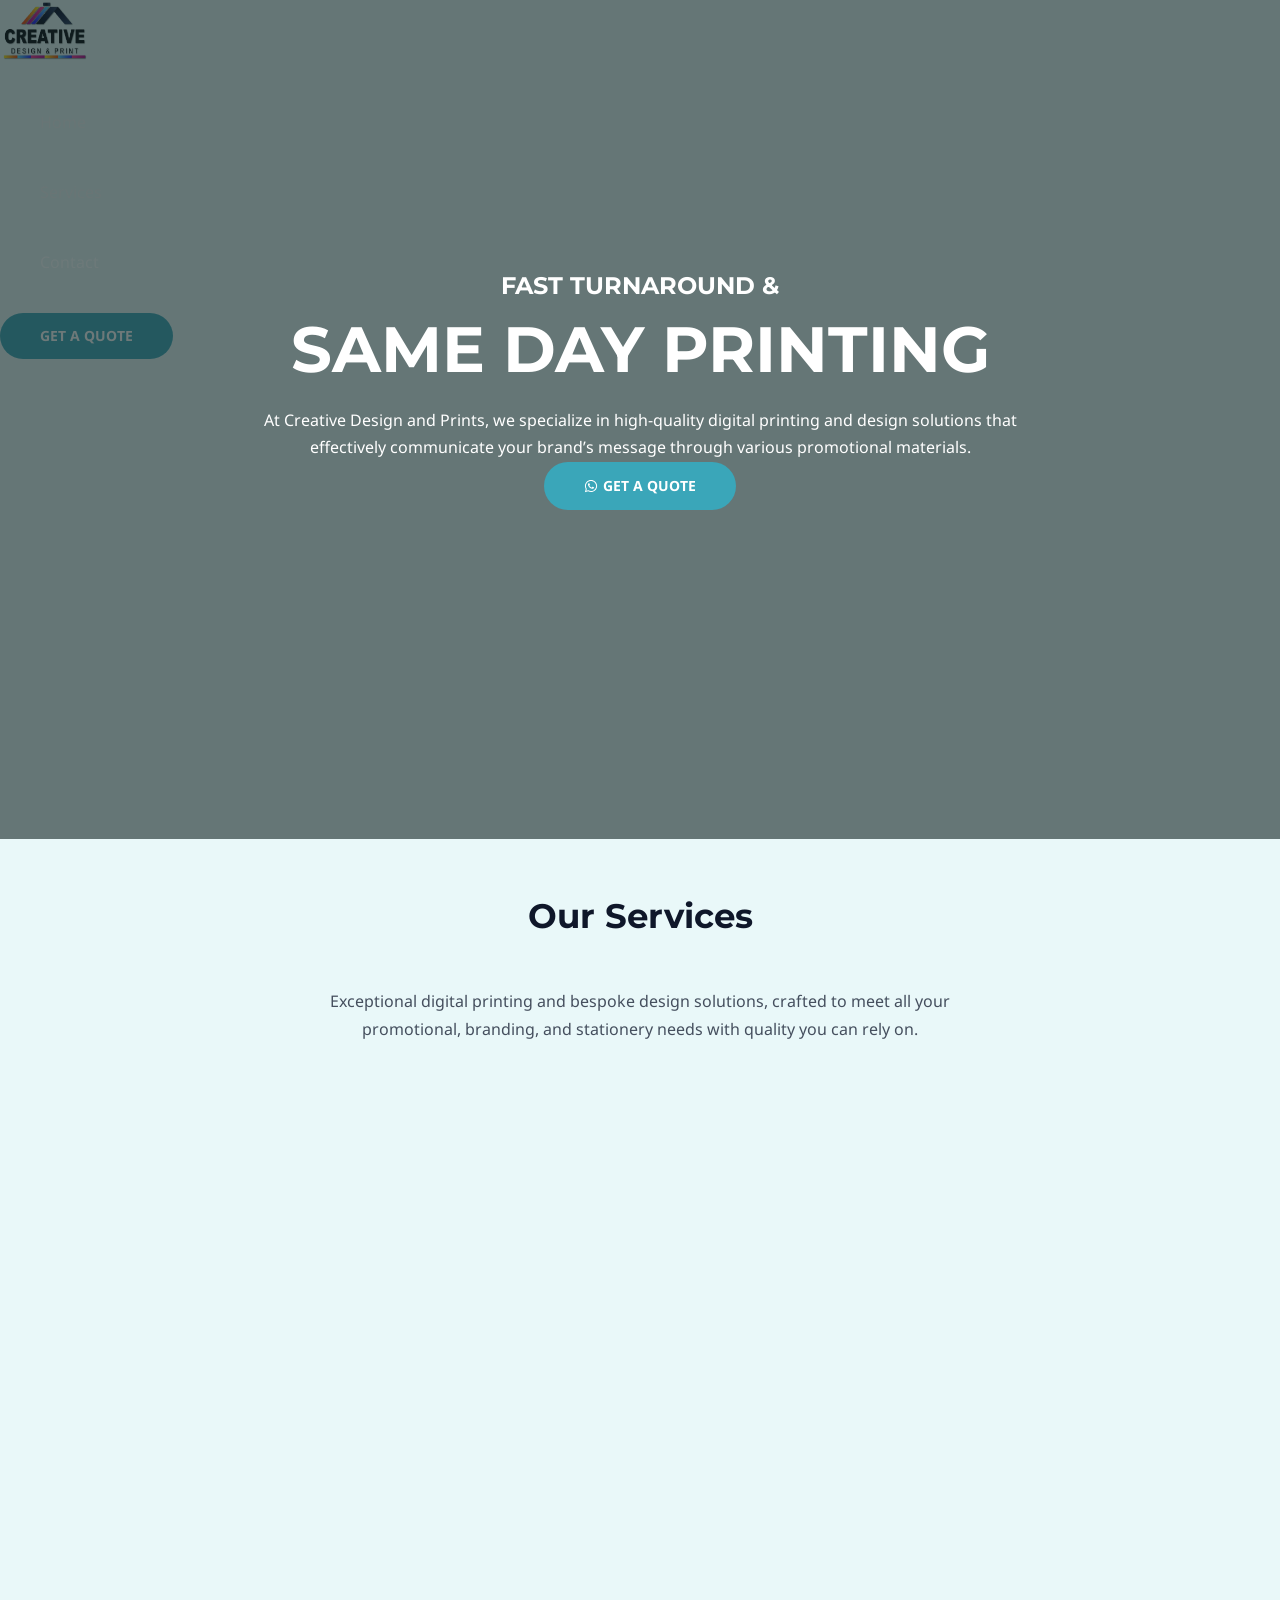
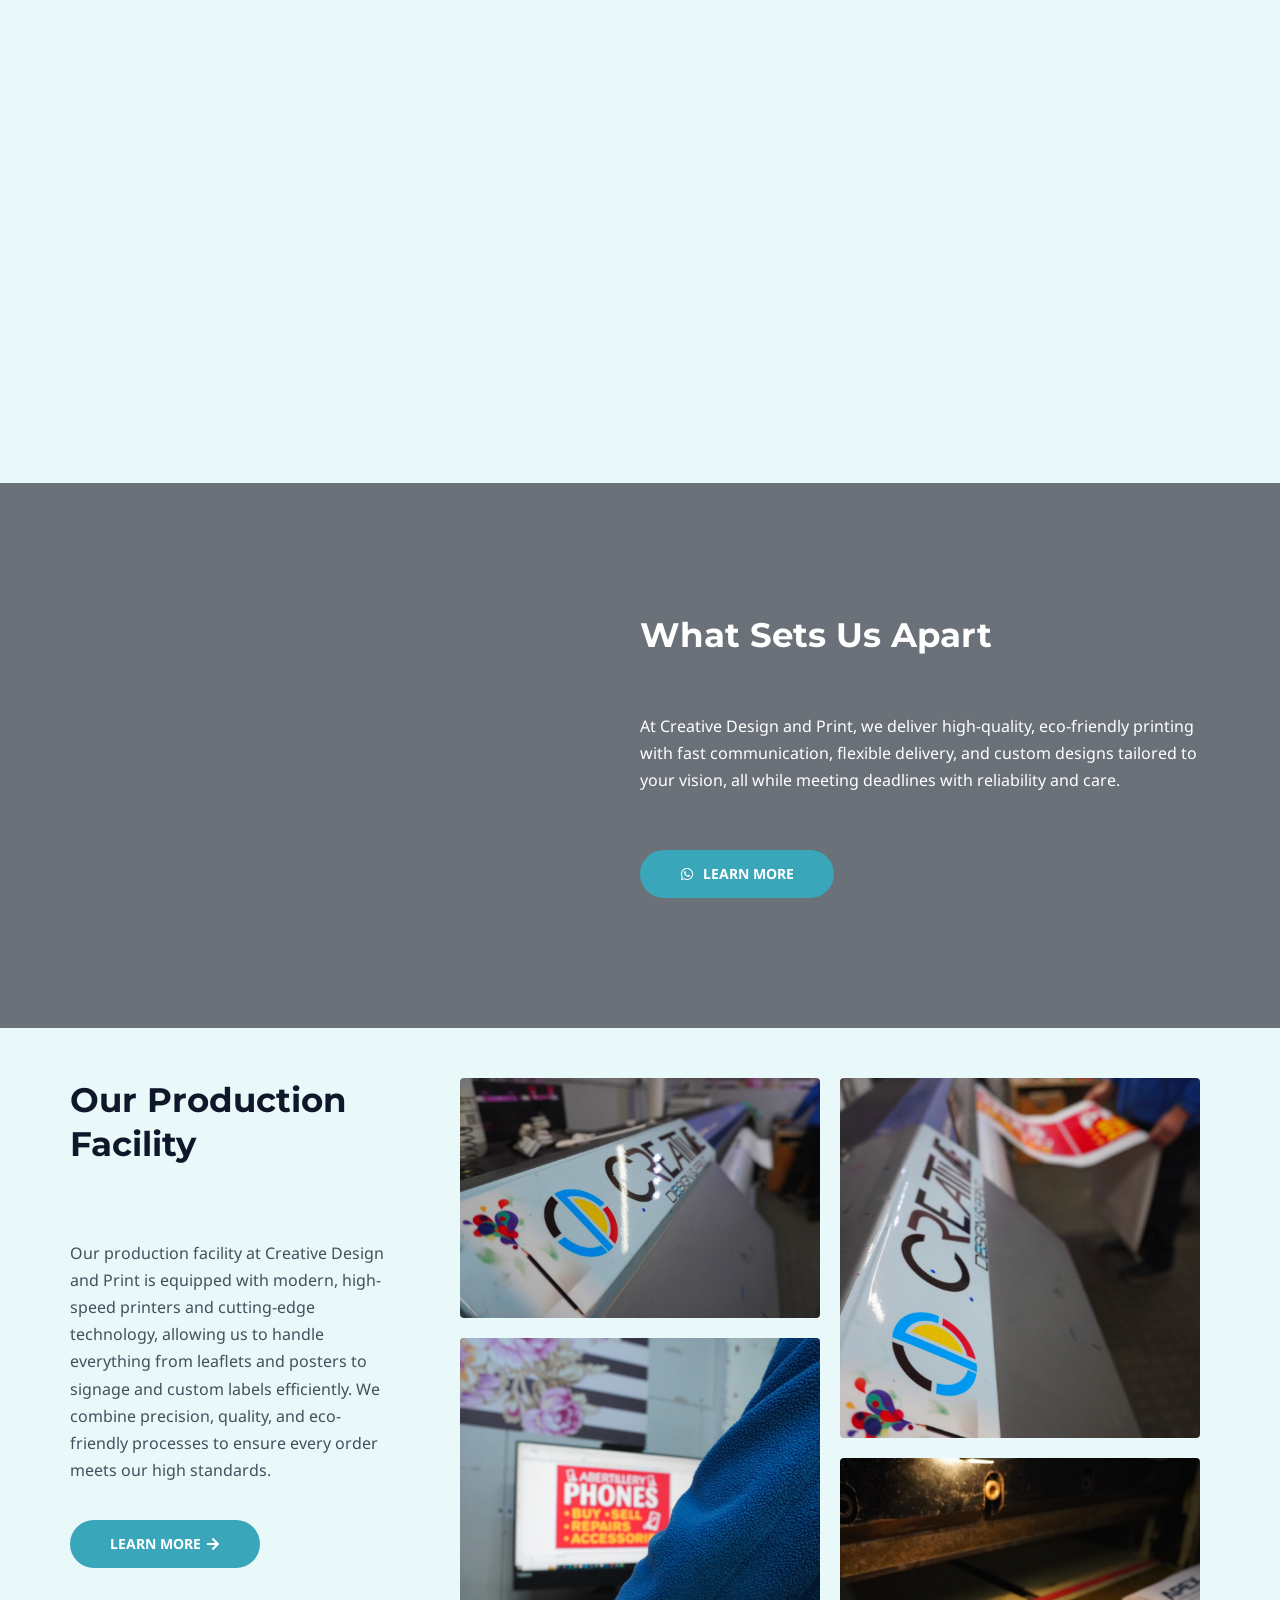
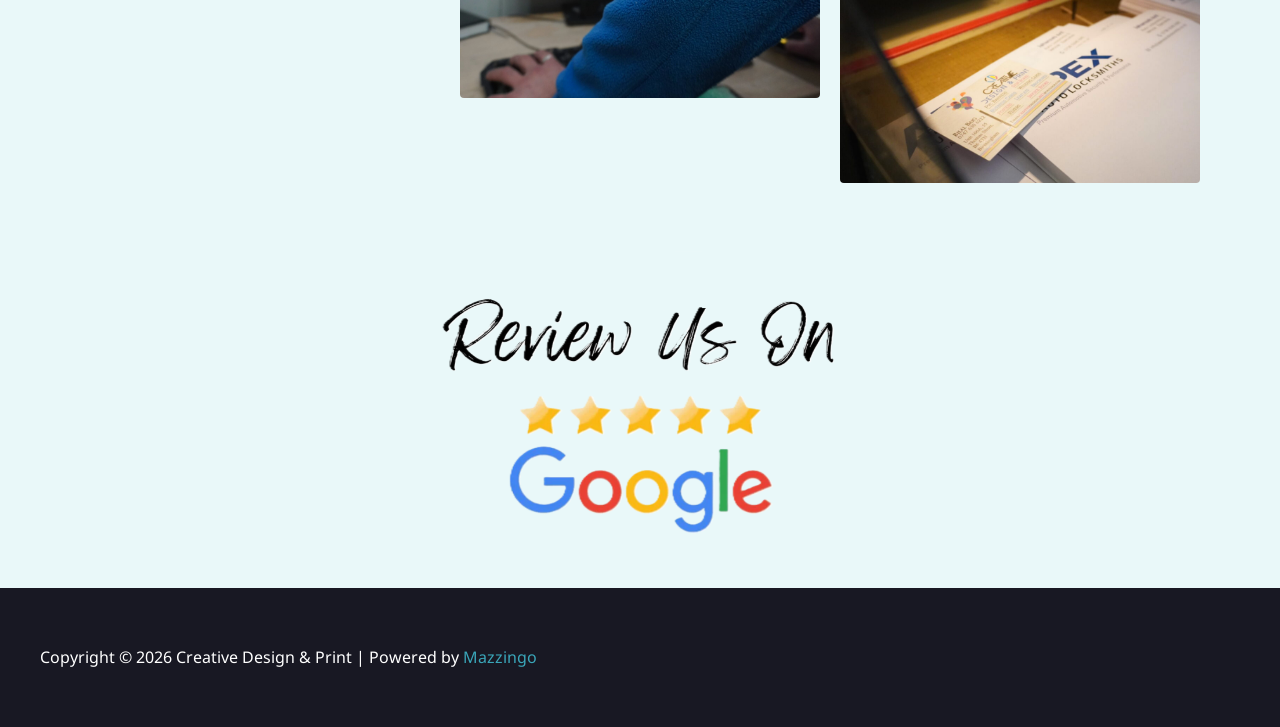
==== commit 6f5aff49: "latest look" ====
--- a/index.html
+++ b/index.html
@@ -16,7 +16,7 @@
 	<meta property="og:description" content="Creative Design and Print offers high-quality, eco-friendly printing services including posters, signage, leaflets, labels, and custom designs. With fast turnaround times, reliable delivery, and professional design support, we help businesses stand out with impactful print solutions." />
 	<meta property="og:url" content="http://creative-design-print.local/" />
 	<meta property="og:site_name" content="Creative Design &amp; Print" />
-	<meta property="article:modified_time" content="2026-04-06T20:21:53+00:00" />
+	<meta property="article:modified_time" content="2026-04-06T21:27:52+00:00" />
 	<meta property="og:image" content="http://creative-design-print.local/wp-content/uploads/2026/04/482026122_1046587704150327_5796577526996384463_n-removebg-preview.png" />
 	<meta property="og:image:width" content="690" />
 	<meta property="og:image:height" content="362" />
@@ -25,7 +25,7 @@
 	<meta name="twitter:title" content="Creative Design &amp; Print | Home" />
 	<meta name="twitter:description" content="Creative Design and Print offers high-quality, eco-friendly printing services including posters, signage, leaflets, labels, and custom designs. With fast turnaround times, reliable delivery, and professional design support, we help businesses stand out with impactful print solutions." />
 	<meta name="twitter:image" content="http://creative-design-print.local/wp-content/uploads/2026/04/482026122_1046587704150327_5796577526996384463_n-removebg-preview.png" />
-	<script type="application/ld+json" class="yoast-schema-graph">{"@context":"https:\/\/schema.org","@graph":[{"@type":"WebPage","@id":"http:\/\/creative-design-print.local\/","url":"http:\/\/creative-design-print.local\/","name":"Home | Creative Design &amp; Print","isPartOf":{"@id":"http:\/\/creative-design-print.local\/#website"},"about":{"@id":"http:\/\/creative-design-print.local\/#organization"},"primaryImageOfPage":{"@id":"http:\/\/creative-design-print.local\/#primaryimage"},"image":{"@id":"http:\/\/creative-design-print.local\/#primaryimage"},"thumbnailUrl":"http:\/\/creative-design-print.local\/wp-content\/uploads\/2026\/04\/DSC00087-scaled.jpg","datePublished":"2026-04-05T12:15:56+00:00","dateModified":"2026-04-06T20:21:53+00:00","description":"Creative Design and Print offers high-quality, eco-friendly printing services including posters, signage, leaflets, labels, and custom designs. With fast turnaround times, reliable delivery, and professional design support, we help businesses stand out with impactful print solutions.","breadcrumb":{"@id":"http:\/\/creative-design-print.local\/#breadcrumb"},"inLanguage":"en-US","potentialAction":[{"@type":"ReadAction","target":["http:\/\/creative-design-print.local\/"]}]},{"@type":"ImageObject","inLanguage":"en-US","@id":"http:\/\/creative-design-print.local\/#primaryimage","url":"http:\/\/creative-design-print.local\/wp-content\/uploads\/2026\/04\/DSC00087-scaled.jpg","contentUrl":"http:\/\/creative-design-print.local\/wp-content\/uploads\/2026\/04\/DSC00087-scaled.jpg","width":2560,"height":1707},{"@type":"BreadcrumbList","@id":"http:\/\/creative-design-print.local\/#breadcrumb","itemListElement":[{"@type":"ListItem","position":1,"name":"Home"}]},{"@type":"WebSite","@id":"http:\/\/creative-design-print.local\/#website","url":"http:\/\/creative-design-print.local\/","name":"Creative Design &amp; Print","description":"","publisher":{"@id":"http:\/\/creative-design-print.local\/#organization"},"potentialAction":[{"@type":"SearchAction","target":{"@type":"EntryPoint","urlTemplate":"http:\/\/creative-design-print.local\/?s={search_term_string}"},"query-input":{"@type":"PropertyValueSpecification","valueRequired":true,"valueName":"search_term_string"}}],"inLanguage":"en-US"},{"@type":"Organization","@id":"http:\/\/creative-design-print.local\/#organization","name":"Creative Design &amp; Print","url":"http:\/\/creative-design-print.local\/","logo":{"@type":"ImageObject","inLanguage":"en-US","@id":"http:\/\/creative-design-print.local\/#\/schema\/logo\/image\/","url":"http:\/\/creative-design-print.local\/wp-content\/uploads\/2026\/04\/482026122_1046587704150327_5796577526996384463_n-removebg-preview.png","contentUrl":"http:\/\/creative-design-print.local\/wp-content\/uploads\/2026\/04\/482026122_1046587704150327_5796577526996384463_n-removebg-preview.png","width":690,"height":362,"caption":"Creative Design &amp; Print"},"image":{"@id":"http:\/\/creative-design-print.local\/#\/schema\/logo\/image\/"}}]}</script>
+	<script type="application/ld+json" class="yoast-schema-graph">{"@context":"https:\/\/schema.org","@graph":[{"@type":"WebPage","@id":"http:\/\/creative-design-print.local\/","url":"http:\/\/creative-design-print.local\/","name":"Home | Creative Design &amp; Print","isPartOf":{"@id":"http:\/\/creative-design-print.local\/#website"},"about":{"@id":"http:\/\/creative-design-print.local\/#organization"},"primaryImageOfPage":{"@id":"http:\/\/creative-design-print.local\/#primaryimage"},"image":{"@id":"http:\/\/creative-design-print.local\/#primaryimage"},"thumbnailUrl":"http:\/\/creative-design-print.local\/wp-content\/uploads\/2026\/04\/DSC00087-scaled.jpg","datePublished":"2026-04-05T12:15:56+00:00","dateModified":"2026-04-06T21:27:52+00:00","description":"Creative Design and Print offers high-quality, eco-friendly printing services including posters, signage, leaflets, labels, and custom designs. With fast turnaround times, reliable delivery, and professional design support, we help businesses stand out with impactful print solutions.","breadcrumb":{"@id":"http:\/\/creative-design-print.local\/#breadcrumb"},"inLanguage":"en-US","potentialAction":[{"@type":"ReadAction","target":["http:\/\/creative-design-print.local\/"]}]},{"@type":"ImageObject","inLanguage":"en-US","@id":"http:\/\/creative-design-print.local\/#primaryimage","url":"http:\/\/creative-design-print.local\/wp-content\/uploads\/2026\/04\/DSC00087-scaled.jpg","contentUrl":"http:\/\/creative-design-print.local\/wp-content\/uploads\/2026\/04\/DSC00087-scaled.jpg","width":2560,"height":1707},{"@type":"BreadcrumbList","@id":"http:\/\/creative-design-print.local\/#breadcrumb","itemListElement":[{"@type":"ListItem","position":1,"name":"Home"}]},{"@type":"WebSite","@id":"http:\/\/creative-design-print.local\/#website","url":"http:\/\/creative-design-print.local\/","name":"Creative Design &amp; Print","description":"","publisher":{"@id":"http:\/\/creative-design-print.local\/#organization"},"potentialAction":[{"@type":"SearchAction","target":{"@type":"EntryPoint","urlTemplate":"http:\/\/creative-design-print.local\/?s={search_term_string}"},"query-input":{"@type":"PropertyValueSpecification","valueRequired":true,"valueName":"search_term_string"}}],"inLanguage":"en-US"},{"@type":"Organization","@id":"http:\/\/creative-design-print.local\/#organization","name":"Creative Design &amp; Print","url":"http:\/\/creative-design-print.local\/","logo":{"@type":"ImageObject","inLanguage":"en-US","@id":"http:\/\/creative-design-print.local\/#\/schema\/logo\/image\/","url":"http:\/\/creative-design-print.local\/wp-content\/uploads\/2026\/04\/482026122_1046587704150327_5796577526996384463_n-removebg-preview.png","contentUrl":"http:\/\/creative-design-print.local\/wp-content\/uploads\/2026\/04\/482026122_1046587704150327_5796577526996384463_n-removebg-preview.png","width":690,"height":362,"caption":"Creative Design &amp; Print"},"image":{"@id":"http:\/\/creative-design-print.local\/#\/schema\/logo\/image\/"}}]}</script>
 	<!-- / Yoast SEO plugin. -->
 
 
@@ -71,7 +71,7 @@
 <link rel='stylesheet' id='elementor-frontend-css' href='wp-content/plugins/elementor/assets/css/frontend.min.css@ver=4.0.1.css' media='all' />
 <style id='elementor-frontend-inline-css'>
 .elementor-kit-442{--e-global-color-primary:#6EC1E4;--e-global-color-secondary:#54595F;--e-global-color-text:#7A7A7A;--e-global-color-accent:#61CE70;--e-global-typography-primary-font-family:"Roboto";--e-global-typography-primary-font-weight:600;--e-global-typography-secondary-font-family:"Roboto Slab";--e-global-typography-secondary-font-weight:400;--e-global-typography-text-font-family:"Roboto";--e-global-typography-text-font-weight:400;--e-global-typography-accent-font-family:"Roboto";--e-global-typography-accent-font-weight:500;}.elementor-section.elementor-section-boxed > .elementor-container{max-width:1140px;}.e-con{--container-max-width:1140px;}.elementor-widget:not(:last-child){margin-block-end:20px;}.elementor-element{--widgets-spacing:20px 20px;--widgets-spacing-row:20px;--widgets-spacing-column:20px;}{}h1.entry-title{display:var(--page-title-display);}@media(max-width:1024px){.elementor-section.elementor-section-boxed > .elementor-container{max-width:1024px;}.e-con{--container-max-width:1024px;}}@media(max-width:767px){.elementor-section.elementor-section-boxed > .elementor-container{max-width:767px;}.e-con{--container-max-width:767px;}}
-.elementor-1284 .elementor-element.elementor-element-2cb5f4f{--display:flex;--flex-direction:row;--container-widget-width:calc( ( 1 - var( --container-widget-flex-grow ) ) * 100% );--container-widget-height:100%;--container-widget-flex-grow:1;--container-widget-align-self:stretch;--flex-wrap-mobile:wrap;--align-items:stretch;--gap:0px 0px;--row-gap:0px;--column-gap:0px;--overlay-opacity:0.63;--padding-top:270px;--padding-bottom:329px;--padding-left:0px;--padding-right:0px;}.elementor-1284 .elementor-element.elementor-element-2cb5f4f::before, .elementor-1284 .elementor-element.elementor-element-2cb5f4f > .elementor-background-video-container::before, .elementor-1284 .elementor-element.elementor-element-2cb5f4f > .e-con-inner > .elementor-background-video-container::before, .elementor-1284 .elementor-element.elementor-element-2cb5f4f > .elementor-background-slideshow::before, .elementor-1284 .elementor-element.elementor-element-2cb5f4f > .e-con-inner > .elementor-background-slideshow::before, .elementor-1284 .elementor-element.elementor-element-2cb5f4f > .elementor-motion-effects-container > .elementor-motion-effects-layer::before{background-color:#182B2C;--background-overlay:'';}.elementor-1284 .elementor-element.elementor-element-fe6a729{--display:flex;--gap:8px 0px;--row-gap:8px;--column-gap:0px;--margin-top:0px;--margin-bottom:0px;--margin-left:0px;--margin-right:0px;--padding-top:0px;--padding-bottom:0px;--padding-left:0px;--padding-right:0px;}.elementor-1284 .elementor-element.elementor-element-de48581{text-align:center;}.elementor-1284 .elementor-element.elementor-element-de48581 .elementor-heading-title{color:#FFFFFF;}.elementor-1284 .elementor-element.elementor-element-8966e55{--divider-border-style:solid;--divider-color:var( --e-global-color-astglobalcolor0 );--divider-border-width:2px;}.elementor-1284 .elementor-element.elementor-element-8966e55 > .elementor-widget-container{margin:0px 0px 0px 0px;}.elementor-1284 .elementor-element.elementor-element-8966e55 .elementor-divider-separator{width:28%;margin:0 auto;margin-center:0;}.elementor-1284 .elementor-element.elementor-element-8966e55 .elementor-divider{text-align:center;padding-block-start:0px;padding-block-end:0px;}.elementor-1284 .elementor-element.elementor-element-c7345d2 > .elementor-widget-container{margin:-12px 0px -12px 0px;padding:0px 0px 0px 0px;}.elementor-1284 .elementor-element.elementor-element-c7345d2{text-align:center;}.elementor-1284 .elementor-element.elementor-element-c7345d2 .elementor-heading-title{color:#FFFFFF;}.elementor-1284 .elementor-element.elementor-element-26a887b > .elementor-widget-container{margin:0px 0px -23px 0px;padding:0px 0px 0px 0px;}.elementor-1284 .elementor-element.elementor-element-26a887b{text-align:center;color:#FFFFFF;}.elementor-1284 .elementor-element.elementor-element-7ba1da6 > .elementor-widget-container{margin:0px 0px 0px 0px;}.elementor-1284 .elementor-element.elementor-element-7ba1da6 .elementor-button-content-wrapper{flex-direction:row;}.elementor-1284 .elementor-element.elementor-element-7ba1da6 .elementor-button{fill:#FFFFFF;color:#FFFFFF;}.elementor-1284 .elementor-element.elementor-element-080ae2b{--display:flex;--flex-direction:column;--container-widget-width:100%;--container-widget-height:initial;--container-widget-flex-grow:0;--container-widget-align-self:initial;--flex-wrap-mobile:wrap;--padding-top:45px;--padding-bottom:45px;--padding-left:0px;--padding-right:0px;}.elementor-1284 .elementor-element.elementor-element-85e2e67{--display:flex;}.elementor-1284 .elementor-element.elementor-element-cdf4703 > .elementor-widget-container{margin:0px 0px -6px 0px;}.elementor-1284 .elementor-element.elementor-element-cdf4703{text-align:center;}.elementor-1284 .elementor-element.elementor-element-8a7ec8b{--divider-border-style:solid;--divider-color:var( --e-global-color-astglobalcolor0 );--divider-border-width:3px;}.elementor-1284 .elementor-element.elementor-element-8a7ec8b .elementor-divider-separator{width:17%;margin:0 auto;margin-center:0;}.elementor-1284 .elementor-element.elementor-element-8a7ec8b .elementor-divider{text-align:center;padding-block-start:0px;padding-block-end:0px;}.elementor-1284 .elementor-element.elementor-element-c2af003{width:var( --container-widget-width, 62% );max-width:62%;--container-widget-width:62%;--container-widget-flex-grow:0;text-align:center;}.elementor-1284 .elementor-element.elementor-element-c2af003 > .elementor-widget-container{margin:0px 0px 0px 0px;}.elementor-1284 .elementor-element.elementor-element-c2af003.elementor-element{--align-self:center;}.elementor-1284 .elementor-element.elementor-element-c2af003 p{margin-block-end:0px;}.elementor-1284 .elementor-element.elementor-element-ab50aea{--display:grid;--e-con-grid-template-columns:repeat(4, 1fr);--e-con-grid-template-rows:repeat(2, 1fr);--grid-auto-flow:row;}.elementor-1284 .elementor-element.elementor-element-9dae69e > .elementor-widget-container:hover{--e-transform-scale:1.05;}.elementor-1284 .elementor-element.elementor-element-9dae69e.elementor-position-right .elementor-image-box-img{margin-left:8px;}.elementor-1284 .elementor-element.elementor-element-9dae69e.elementor-position-left .elementor-image-box-img{margin-right:8px;}.elementor-1284 .elementor-element.elementor-element-9dae69e.elementor-position-top .elementor-image-box-img{margin-bottom:8px;}.elementor-1284 .elementor-element.elementor-element-9dae69e .elementor-image-box-title{margin-bottom:6px;font-size:22px;}.elementor-1284 .elementor-element.elementor-element-9dae69e .elementor-image-box-wrapper .elementor-image-box-img{width:68%;}.elementor-1284 .elementor-element.elementor-element-9dae69e .elementor-image-box-img img{border-radius:10px;box-shadow:0px 0px 10px 0px rgba(0,0,0,0.5);transition-duration:0.3s;}.elementor-1284 .elementor-element.elementor-element-aff8e64 > .elementor-widget-container:hover{--e-transform-scale:1.05;}.elementor-1284 .elementor-element.elementor-element-aff8e64.elementor-position-right .elementor-image-box-img{margin-left:8px;}.elementor-1284 .elementor-element.elementor-element-aff8e64.elementor-position-left .elementor-image-box-img{margin-right:8px;}.elementor-1284 .elementor-element.elementor-element-aff8e64.elementor-position-top .elementor-image-box-img{margin-bottom:8px;}.elementor-1284 .elementor-element.elementor-element-aff8e64 .elementor-image-box-title{margin-bottom:6px;font-size:22px;}.elementor-1284 .elementor-element.elementor-element-aff8e64 .elementor-image-box-wrapper .elementor-image-box-img{width:68%;}.elementor-1284 .elementor-element.elementor-element-aff8e64 .elementor-image-box-img img{border-radius:10px;box-shadow:0px 0px 10px 0px rgba(0,0,0,0.5);transition-duration:0.3s;}.elementor-1284 .elementor-element.elementor-element-90634a6 > .elementor-widget-container:hover{--e-transform-scale:1.05;}.elementor-1284 .elementor-element.elementor-element-90634a6.elementor-position-right .elementor-image-box-img{margin-left:8px;}.elementor-1284 .elementor-element.elementor-element-90634a6.elementor-position-left .elementor-image-box-img{margin-right:8px;}.elementor-1284 .elementor-element.elementor-element-90634a6.elementor-position-top .elementor-image-box-img{margin-bottom:8px;}.elementor-1284 .elementor-element.elementor-element-90634a6 .elementor-image-box-title{margin-bottom:6px;font-size:22px;}.elementor-1284 .elementor-element.elementor-element-90634a6 .elementor-image-box-wrapper .elementor-image-box-img{width:68%;}.elementor-1284 .elementor-element.elementor-element-90634a6 .elementor-image-box-img img{border-radius:10px;box-shadow:0px 0px 10px 0px rgba(0,0,0,0.5);transition-duration:0.3s;}.elementor-1284 .elementor-element.elementor-element-3c7d61f > .elementor-widget-container:hover{--e-transform-scale:1.05;}.elementor-1284 .elementor-element.elementor-element-3c7d61f.elementor-position-right .elementor-image-box-img{margin-left:8px;}.elementor-1284 .elementor-element.elementor-element-3c7d61f.elementor-position-left .elementor-image-box-img{margin-right:8px;}.elementor-1284 .elementor-element.elementor-element-3c7d61f.elementor-position-top .elementor-image-box-img{margin-bottom:8px;}.elementor-1284 .elementor-element.elementor-element-3c7d61f .elementor-image-box-title{margin-bottom:6px;font-size:22px;}.elementor-1284 .elementor-element.elementor-element-3c7d61f .elementor-image-box-wrapper .elementor-image-box-img{width:68%;}.elementor-1284 .elementor-element.elementor-element-3c7d61f .elementor-image-box-img img{border-radius:10px;box-shadow:0px 0px 10px 0px rgba(0,0,0,0.5);transition-duration:0.3s;}.elementor-1284 .elementor-element.elementor-element-ed4a12e > .elementor-widget-container:hover{--e-transform-scale:1.05;}.elementor-1284 .elementor-element.elementor-element-ed4a12e.elementor-position-right .elementor-image-box-img{margin-left:8px;}.elementor-1284 .elementor-element.elementor-element-ed4a12e.elementor-position-left .elementor-image-box-img{margin-right:8px;}.elementor-1284 .elementor-element.elementor-element-ed4a12e.elementor-position-top .elementor-image-box-img{margin-bottom:8px;}.elementor-1284 .elementor-element.elementor-element-ed4a12e .elementor-image-box-title{margin-bottom:6px;font-size:22px;}.elementor-1284 .elementor-element.elementor-element-ed4a12e .elementor-image-box-wrapper .elementor-image-box-img{width:68%;}.elementor-1284 .elementor-element.elementor-element-ed4a12e .elementor-image-box-img img{border-radius:10px;box-shadow:0px 0px 10px 0px rgba(0,0,0,0.5);transition-duration:0.3s;}.elementor-1284 .elementor-element.elementor-element-e27f1ca > .elementor-widget-container:hover{--e-transform-scale:1.05;}.elementor-1284 .elementor-element.elementor-element-e27f1ca.elementor-position-right .elementor-image-box-img{margin-left:8px;}.elementor-1284 .elementor-element.elementor-element-e27f1ca.elementor-position-left .elementor-image-box-img{margin-right:8px;}.elementor-1284 .elementor-element.elementor-element-e27f1ca.elementor-position-top .elementor-image-box-img{margin-bottom:8px;}.elementor-1284 .elementor-element.elementor-element-e27f1ca .elementor-image-box-title{margin-bottom:6px;font-size:22px;}.elementor-1284 .elementor-element.elementor-element-e27f1ca .elementor-image-box-wrapper .elementor-image-box-img{width:68%;}.elementor-1284 .elementor-element.elementor-element-e27f1ca .elementor-image-box-img img{border-radius:10px;box-shadow:0px 0px 10px 0px rgba(0,0,0,0.5);transition-duration:0.3s;}.elementor-1284 .elementor-element.elementor-element-8728c21 > .elementor-widget-container:hover{--e-transform-scale:1.05;}.elementor-1284 .elementor-element.elementor-element-8728c21.elementor-position-right .elementor-image-box-img{margin-left:8px;}.elementor-1284 .elementor-element.elementor-element-8728c21.elementor-position-left .elementor-image-box-img{margin-right:8px;}.elementor-1284 .elementor-element.elementor-element-8728c21.elementor-position-top .elementor-image-box-img{margin-bottom:8px;}.elementor-1284 .elementor-element.elementor-element-8728c21 .elementor-image-box-title{margin-bottom:6px;font-size:22px;}.elementor-1284 .elementor-element.elementor-element-8728c21 .elementor-image-box-wrapper .elementor-image-box-img{width:68%;}.elementor-1284 .elementor-element.elementor-element-8728c21 .elementor-image-box-img img{border-radius:10px;box-shadow:0px 0px 10px 0px rgba(0,0,0,0.5);transition-duration:0.3s;}.elementor-1284 .elementor-element.elementor-element-6cb6615 > .elementor-widget-container:hover{--e-transform-scale:1.05;}.elementor-1284 .elementor-element.elementor-element-6cb6615.elementor-position-right .elementor-image-box-img{margin-left:8px;}.elementor-1284 .elementor-element.elementor-element-6cb6615.elementor-position-left .elementor-image-box-img{margin-right:8px;}.elementor-1284 .elementor-element.elementor-element-6cb6615.elementor-position-top .elementor-image-box-img{margin-bottom:8px;}.elementor-1284 .elementor-element.elementor-element-6cb6615 .elementor-image-box-title{margin-bottom:6px;font-size:22px;}.elementor-1284 .elementor-element.elementor-element-6cb6615 .elementor-image-box-wrapper .elementor-image-box-img{width:68%;}.elementor-1284 .elementor-element.elementor-element-6cb6615 .elementor-image-box-img img{border-radius:10px;box-shadow:0px 0px 10px 0px rgba(0,0,0,0.5);transition-duration:0.3s;}.elementor-1284 .elementor-element.elementor-element-61e97e2 > .elementor-widget-container:hover{--e-transform-scale:1.05;}.elementor-1284 .elementor-element.elementor-element-61e97e2.elementor-position-right .elementor-image-box-img{margin-left:8px;}.elementor-1284 .elementor-element.elementor-element-61e97e2.elementor-position-left .elementor-image-box-img{margin-right:8px;}.elementor-1284 .elementor-element.elementor-element-61e97e2.elementor-position-top .elementor-image-box-img{margin-bottom:8px;}.elementor-1284 .elementor-element.elementor-element-61e97e2 .elementor-image-box-title{margin-bottom:6px;font-size:22px;}.elementor-1284 .elementor-element.elementor-element-61e97e2 .elementor-image-box-wrapper .elementor-image-box-img{width:68%;}.elementor-1284 .elementor-element.elementor-element-61e97e2 .elementor-image-box-img img{border-radius:10px;box-shadow:0px 0px 10px 0px rgba(0,0,0,0.5);transition-duration:0.3s;}.elementor-1284 .elementor-element.elementor-element-30e0cd4 > .elementor-widget-container:hover{--e-transform-scale:1.05;}.elementor-1284 .elementor-element.elementor-element-30e0cd4.elementor-position-right .elementor-image-box-img{margin-left:8px;}.elementor-1284 .elementor-element.elementor-element-30e0cd4.elementor-position-left .elementor-image-box-img{margin-right:8px;}.elementor-1284 .elementor-element.elementor-element-30e0cd4.elementor-position-top .elementor-image-box-img{margin-bottom:8px;}.elementor-1284 .elementor-element.elementor-element-30e0cd4 .elementor-image-box-title{margin-bottom:6px;font-size:22px;}.elementor-1284 .elementor-element.elementor-element-30e0cd4 .elementor-image-box-wrapper .elementor-image-box-img{width:68%;}.elementor-1284 .elementor-element.elementor-element-30e0cd4 .elementor-image-box-img img{border-radius:10px;box-shadow:0px 0px 10px 0px rgba(0,0,0,0.5);transition-duration:0.3s;}.elementor-1284 .elementor-element.elementor-element-9d1c007 > .elementor-widget-container:hover{--e-transform-scale:1.05;}.elementor-1284 .elementor-element.elementor-element-9d1c007.elementor-position-right .elementor-image-box-img{margin-left:8px;}.elementor-1284 .elementor-element.elementor-element-9d1c007.elementor-position-left .elementor-image-box-img{margin-right:8px;}.elementor-1284 .elementor-element.elementor-element-9d1c007.elementor-position-top .elementor-image-box-img{margin-bottom:8px;}.elementor-1284 .elementor-element.elementor-element-9d1c007 .elementor-image-box-title{margin-bottom:6px;font-size:22px;}.elementor-1284 .elementor-element.elementor-element-9d1c007 .elementor-image-box-wrapper .elementor-image-box-img{width:68%;}.elementor-1284 .elementor-element.elementor-element-9d1c007 .elementor-image-box-img img{border-radius:10px;box-shadow:0px 0px 10px 0px rgba(0,0,0,0.5);transition-duration:0.3s;}.elementor-1284 .elementor-element.elementor-element-49e1a31 > .elementor-widget-container:hover{--e-transform-scale:1.05;}.elementor-1284 .elementor-element.elementor-element-49e1a31.elementor-position-right .elementor-image-box-img{margin-left:8px;}.elementor-1284 .elementor-element.elementor-element-49e1a31.elementor-position-left .elementor-image-box-img{margin-right:8px;}.elementor-1284 .elementor-element.elementor-element-49e1a31.elementor-position-top .elementor-image-box-img{margin-bottom:8px;}.elementor-1284 .elementor-element.elementor-element-49e1a31 .elementor-image-box-title{margin-bottom:6px;font-size:22px;}.elementor-1284 .elementor-element.elementor-element-49e1a31 .elementor-image-box-wrapper .elementor-image-box-img{width:68%;}.elementor-1284 .elementor-element.elementor-element-49e1a31 .elementor-image-box-img img{border-radius:10px;box-shadow:0px 0px 10px 0px rgba(0,0,0,0.5);transition-duration:0.3s;}.elementor-1284 .elementor-element.elementor-element-24c68a1{--display:flex;--min-height:35px;--flex-direction:row;--container-widget-width:calc( ( 1 - var( --container-widget-flex-grow ) ) * 100% );--container-widget-height:100%;--container-widget-flex-grow:1;--container-widget-align-self:stretch;--flex-wrap-mobile:wrap;--align-items:stretch;--gap:0px 0px;--row-gap:0px;--column-gap:0px;--overlay-opacity:0.6;--padding-top:130px;--padding-bottom:130px;--padding-left:0px;--padding-right:0px;}.elementor-1284 .elementor-element.elementor-element-24c68a1:not(.elementor-motion-effects-element-type-background), .elementor-1284 .elementor-element.elementor-element-24c68a1 > .elementor-motion-effects-container > .elementor-motion-effects-layer{background-image:url("wp-content/uploads/2026/04/DSC00087-scaled.jpg");background-position:bottom left;background-repeat:no-repeat;background-size:cover;}.elementor-1284 .elementor-element.elementor-element-24c68a1::before, .elementor-1284 .elementor-element.elementor-element-24c68a1 > .elementor-background-video-container::before, .elementor-1284 .elementor-element.elementor-element-24c68a1 > .e-con-inner > .elementor-background-video-container::before, .elementor-1284 .elementor-element.elementor-element-24c68a1 > .elementor-background-slideshow::before, .elementor-1284 .elementor-element.elementor-element-24c68a1 > .e-con-inner > .elementor-background-slideshow::before, .elementor-1284 .elementor-element.elementor-element-24c68a1 > .elementor-motion-effects-container > .elementor-motion-effects-layer::before{background-color:var( --e-global-color-astglobalcolor7 );--background-overlay:'';}.elementor-1284 .elementor-element.elementor-element-c761d1d{--display:flex;--padding-top:0%;--padding-bottom:0%;--padding-left:50%;--padding-right:0%;}.elementor-1284 .elementor-element.elementor-element-c004b04{text-align:start;}.elementor-1284 .elementor-element.elementor-element-c004b04 .elementor-heading-title{color:#FFFFFF;}.elementor-1284 .elementor-element.elementor-element-93ea5d2{--divider-border-style:solid;--divider-color:var( --e-global-color-astglobalcolor0 );--divider-border-width:3px;}.elementor-1284 .elementor-element.elementor-element-93ea5d2 .elementor-divider-separator{width:10%;}.elementor-1284 .elementor-element.elementor-element-93ea5d2 .elementor-divider{padding-block-start:0px;padding-block-end:0px;}.elementor-1284 .elementor-element.elementor-element-ccfcc53 > .elementor-widget-container{padding:0px 0px 0px 0px;}.elementor-1284 .elementor-element.elementor-element-ccfcc53{color:#ffffff;}.elementor-1284 .elementor-element.elementor-element-6ac07a6 > .elementor-widget-container{margin:20px 0px 0px 0px;padding:0px 0px 0px 0px;}.elementor-1284 .elementor-element.elementor-element-6ac07a6 .elementor-button .elementor-button-content-wrapper{gap:9px;}.elementor-1284 .elementor-element.elementor-element-6ac07a6 .elementor-button{fill:#FFFFFF;color:#FFFFFF;}.elementor-1284 .elementor-element.elementor-element-3565d7f{--display:flex;--flex-direction:row;--container-widget-width:calc( ( 1 - var( --container-widget-flex-grow ) ) * 100% );--container-widget-height:100%;--container-widget-flex-grow:1;--container-widget-align-self:stretch;--flex-wrap-mobile:wrap;--align-items:stretch;--gap:0px 0px;--row-gap:0px;--column-gap:0px;--padding-top:40px;--padding-bottom:40px;--padding-left:0px;--padding-right:0px;}.elementor-1284 .elementor-element.elementor-element-bc902d9{--display:flex;--justify-content:flex-start;--align-items:flex-start;--container-widget-width:calc( ( 1 - var( --container-widget-flex-grow ) ) * 100% );--padding-top:10px;--padding-bottom:0px;--padding-left:0px;--padding-right:60px;}.elementor-1284 .elementor-element.elementor-element-569d77b{text-align:start;}.elementor-1284 .elementor-element.elementor-element-db189e6{--divider-border-style:solid;--divider-color:var( --e-global-color-astglobalcolor0 );--divider-border-width:3px;}.elementor-1284 .elementor-element.elementor-element-db189e6 .elementor-divider-separator{width:15%;margin:0 auto;margin-left:0;}.elementor-1284 .elementor-element.elementor-element-db189e6 .elementor-divider{text-align:left;padding-block-start:0px;padding-block-end:0px;}.elementor-1284 .elementor-element.elementor-element-ce554e8 > .elementor-widget-container{padding:17px 0px 0px 0px;}.elementor-1284 .elementor-element.elementor-element-ce554e8{text-align:start;}.elementor-1284 .elementor-element.elementor-element-a63cbf6 .elementor-button-content-wrapper{flex-direction:row-reverse;}.elementor-1284 .elementor-element.elementor-element-a63cbf6 .elementor-button{fill:#FFFFFF;color:#FFFFFF;}.elementor-1284 .elementor-element.elementor-element-b966e9a{--display:flex;--min-height:0px;}.elementor-1284 .elementor-element.elementor-element-739e5cd > .elementor-widget-container{border-radius:4px 4px 4px 4px;}.elementor-1284 .elementor-element.elementor-element-739e5cd img{width:100%;filter:brightness( 103% ) contrast( 96% ) saturate( 134% ) blur( 0px ) hue-rotate( 0deg );border-radius:4px 4px 4px 4px;}.elementor-1284 .elementor-element.elementor-element-89cd348 > .elementor-widget-container{border-radius:4px 4px 4px 4px;}.elementor-1284 .elementor-element.elementor-element-89cd348 img{width:100%;filter:brightness( 103% ) contrast( 95% ) saturate( 110% ) blur( 0px ) hue-rotate( 346deg );border-radius:4px 4px 4px 4px;}.elementor-1284 .elementor-element.elementor-element-1ac5c7c{--display:flex;}.elementor-1284 .elementor-element.elementor-element-3ca2455 img{width:100%;filter:brightness( 103% ) contrast( 96% ) saturate( 134% ) blur( 0px ) hue-rotate( 0deg );border-radius:4px 4px 4px 4px;}.elementor-1284 .elementor-element.elementor-element-76399ca img{width:100%;filter:brightness( 103% ) contrast( 96% ) saturate( 108% ) blur( 0px ) hue-rotate( 0deg );border-radius:4px 4px 4px 4px;}.elementor-1284 .elementor-element.elementor-element-32a2717{--display:flex;--flex-direction:column;--container-widget-width:100%;--container-widget-height:initial;--container-widget-flex-grow:0;--container-widget-align-self:initial;--flex-wrap-mobile:wrap;}.elementor-1284 .elementor-element.elementor-element-a23d747 > .elementor-widget-container:hover{--e-transform-scale:1.05;}.elementor-1284 .elementor-element.elementor-element-a23d747 img{width:58%;}:root{--page-title-display:none;}@media(max-width:1024px){.elementor-1284 .elementor-element.elementor-element-2cb5f4f{--padding-top:120px;--padding-bottom:100px;--padding-left:0px;--padding-right:0px;}.elementor-1284 .elementor-element.elementor-element-8966e55 .elementor-divider-separator{width:12%;}.elementor-1284 .elementor-element.elementor-element-85e2e67{--padding-top:0px;--padding-bottom:0px;--padding-left:0px;--padding-right:0px;}.elementor-1284 .elementor-element.elementor-element-ab50aea{--grid-auto-flow:row;}.elementor-1284 .elementor-element.elementor-element-24c68a1{--padding-top:80px;--padding-bottom:80px;--padding-left:0px;--padding-right:60px;}.elementor-1284 .elementor-element.elementor-element-3565d7f{--padding-top:70px;--padding-bottom:70px;--padding-left:0px;--padding-right:0px;}.elementor-1284 .elementor-element.elementor-element-bc902d9{--padding-top:0px;--padding-bottom:0px;--padding-left:25px;--padding-right:20px;}.elementor-1284 .elementor-element.elementor-element-ce554e8 > .elementor-widget-container{margin:0px 0px 0px 0px;padding:0px 0px 0px 0px;}.elementor-1284 .elementor-element.elementor-element-739e5cd > .elementor-widget-container{margin:0px 0px 0px 0px;padding:0px 0px 0px 0px;}.elementor-1284 .elementor-element.elementor-element-89cd348 > .elementor-widget-container{margin:0px 0px 0px 0px;padding:0px 0px 0px 0px;}.elementor-1284 .elementor-element.elementor-element-3ca2455 > .elementor-widget-container{margin:0px 0px 0px 0px;padding:0px 0px 0px 0px;}.elementor-1284 .elementor-element.elementor-element-76399ca > .elementor-widget-container{margin:0px 0px 0px 0px;padding:0px 0px 0px 0px;}}@media(max-width:767px){.elementor-1284 .elementor-element.elementor-element-2cb5f4f{--overlay-opacity:0.73;--padding-top:120px;--padding-bottom:60px;--padding-left:0px;--padding-right:0px;}.elementor-1284 .elementor-element.elementor-element-fe6a729{--margin-top:-29px;--margin-bottom:0px;--margin-left:0px;--margin-right:0px;--padding-top:0px;--padding-bottom:0px;--padding-left:10px;--padding-right:10px;}.elementor-1284 .elementor-element.elementor-element-c7345d2 > .elementor-widget-container{margin:-10px 0px 0px 0px;}.elementor-1284 .elementor-element.elementor-element-26a887b > .elementor-widget-container{margin:0px 0px -20px 0px;}.elementor-1284 .elementor-element.elementor-element-cdf4703{text-align:center;}.elementor-1284 .elementor-element.elementor-element-8a7ec8b .elementor-divider-separator{width:37%;margin:0 auto;margin-center:0;}.elementor-1284 .elementor-element.elementor-element-8a7ec8b .elementor-divider{text-align:center;}.elementor-1284 .elementor-element.elementor-element-ab50aea{--e-con-grid-template-columns:repeat(1, 1fr);--grid-auto-flow:row;--padding-top:0px;--padding-bottom:0px;--padding-left:25px;--padding-right:25px;}.elementor-1284 .elementor-element.elementor-element-9dae69e .elementor-image-box-img{margin-bottom:8px;}.elementor-1284 .elementor-element.elementor-element-9dae69e .elementor-image-box-wrapper .elementor-image-box-img{width:61%;}.elementor-1284 .elementor-element.elementor-element-aff8e64 .elementor-image-box-img{margin-bottom:8px;}.elementor-1284 .elementor-element.elementor-element-aff8e64 .elementor-image-box-wrapper .elementor-image-box-img{width:61%;}.elementor-1284 .elementor-element.elementor-element-90634a6 .elementor-image-box-img{margin-bottom:8px;}.elementor-1284 .elementor-element.elementor-element-90634a6 .elementor-image-box-wrapper .elementor-image-box-img{width:61%;}.elementor-1284 .elementor-element.elementor-element-3c7d61f .elementor-image-box-img{margin-bottom:8px;}.elementor-1284 .elementor-element.elementor-element-3c7d61f .elementor-image-box-wrapper .elementor-image-box-img{width:61%;}.elementor-1284 .elementor-element.elementor-element-ed4a12e .elementor-image-box-img{margin-bottom:8px;}.elementor-1284 .elementor-element.elementor-element-ed4a12e .elementor-image-box-wrapper .elementor-image-box-img{width:61%;}.elementor-1284 .elementor-element.elementor-element-e27f1ca .elementor-image-box-img{margin-bottom:8px;}.elementor-1284 .elementor-element.elementor-element-e27f1ca .elementor-image-box-wrapper .elementor-image-box-img{width:61%;}.elementor-1284 .elementor-element.elementor-element-8728c21 .elementor-image-box-img{margin-bottom:8px;}.elementor-1284 .elementor-element.elementor-element-8728c21 .elementor-image-box-wrapper .elementor-image-box-img{width:61%;}.elementor-1284 .elementor-element.elementor-element-6cb6615 .elementor-image-box-img{margin-bottom:8px;}.elementor-1284 .elementor-element.elementor-element-6cb6615 .elementor-image-box-wrapper .elementor-image-box-img{width:61%;}.elementor-1284 .elementor-element.elementor-element-61e97e2 .elementor-image-box-img{margin-bottom:8px;}.elementor-1284 .elementor-element.elementor-element-61e97e2 .elementor-image-box-wrapper .elementor-image-box-img{width:61%;}.elementor-1284 .elementor-element.elementor-element-30e0cd4 .elementor-image-box-img{margin-bottom:8px;}.elementor-1284 .elementor-element.elementor-element-30e0cd4 .elementor-image-box-wrapper .elementor-image-box-img{width:61%;}.elementor-1284 .elementor-element.elementor-element-9d1c007 .elementor-image-box-img{margin-bottom:8px;}.elementor-1284 .elementor-element.elementor-element-9d1c007 .elementor-image-box-wrapper .elementor-image-box-img{width:61%;}.elementor-1284 .elementor-element.elementor-element-49e1a31 .elementor-image-box-img{margin-bottom:8px;}.elementor-1284 .elementor-element.elementor-element-49e1a31 .elementor-image-box-wrapper .elementor-image-box-img{width:61%;}.elementor-1284 .elementor-element.elementor-element-24c68a1{--padding-top:60px;--padding-bottom:60px;--padding-left:20px;--padding-right:20px;}.elementor-1284 .elementor-element.elementor-element-c761d1d{--padding-top:0px;--padding-bottom:0px;--padding-left:0px;--padding-right:0px;}.elementor-1284 .elementor-element.elementor-element-c004b04{text-align:center;}.elementor-1284 .elementor-element.elementor-element-93ea5d2 .elementor-divider-separator{width:65%;margin:0 auto;margin-center:0;}.elementor-1284 .elementor-element.elementor-element-93ea5d2 .elementor-divider{text-align:center;}.elementor-1284 .elementor-element.elementor-element-ccfcc53 > .elementor-widget-container{padding:0px 0px 0px 0px;}.elementor-1284 .elementor-element.elementor-element-ccfcc53{text-align:center;}.elementor-1284 .elementor-element.elementor-element-3565d7f{--gap:0px 0px;--row-gap:0px;--column-gap:0px;--padding-top:60px;--padding-bottom:50px;--padding-left:0px;--padding-right:0px;}.elementor-1284 .elementor-element.elementor-element-3565d7f.e-con{--align-self:center;}.elementor-1284 .elementor-element.elementor-element-bc902d9{--width:100%;--padding-top:0px;--padding-bottom:50px;--padding-left:20px;--padding-right:20px;}.elementor-1284 .elementor-element.elementor-element-569d77b.elementor-element{--align-self:center;}.elementor-1284 .elementor-element.elementor-element-569d77b{text-align:center;}.elementor-1284 .elementor-element.elementor-element-db189e6 .elementor-divider-separator{width:18%;margin:0 auto;margin-center:0;}.elementor-1284 .elementor-element.elementor-element-db189e6 .elementor-divider{text-align:center;}.elementor-1284 .elementor-element.elementor-element-ce554e8 > .elementor-widget-container{padding:0px 0px 0px 0px;}.elementor-1284 .elementor-element.elementor-element-ce554e8.elementor-element{--align-self:center;}.elementor-1284 .elementor-element.elementor-element-ce554e8{text-align:center;}.elementor-1284 .elementor-element.elementor-element-a63cbf6.elementor-element{--align-self:center;}.elementor-1284 .elementor-element.elementor-element-b966e9a{--width:100%;--gap:20px 20px;--row-gap:20px;--column-gap:20px;--padding-top:10px;--padding-bottom:10px;--padding-left:10px;--padding-right:10px;}.elementor-1284 .elementor-element.elementor-element-739e5cd > .elementor-widget-container{margin:0px 0px 0px 0px;padding:0px 0px 0px 0px;}.elementor-1284 .elementor-element.elementor-element-89cd348 > .elementor-widget-container{margin:0px 0px 0px 0px;padding:0px 0px 0px 0px;}.elementor-1284 .elementor-element.elementor-element-1ac5c7c{--width:100%;--gap:20px 20px;--row-gap:20px;--column-gap:20px;--padding-top:10px;--padding-bottom:10px;--padding-left:10px;--padding-right:10px;}.elementor-1284 .elementor-element.elementor-element-3ca2455 > .elementor-widget-container{margin:0px 0px 0px 0px;padding:0px 0px 0px 0px;}.elementor-1284 .elementor-element.elementor-element-76399ca > .elementor-widget-container{margin:0px 0px 0px 0px;padding:0px 0px 0px 0px;}.elementor-1284 .elementor-element.elementor-element-32a2717{--margin-top:-17px;--margin-bottom:0px;--margin-left:0px;--margin-right:0px;}.elementor-1284 .elementor-element.elementor-element-a23d747 img{width:100%;}}@media(min-width:768px){.elementor-1284 .elementor-element.elementor-element-2cb5f4f{--content-width:800px;}.elementor-1284 .elementor-element.elementor-element-fe6a729{--width:100%;}.elementor-1284 .elementor-element.elementor-element-24c68a1{--content-width:1140px;}.elementor-1284 .elementor-element.elementor-element-c761d1d{--width:100%;}.elementor-1284 .elementor-element.elementor-element-3565d7f{--content-width:1140px;}.elementor-1284 .elementor-element.elementor-element-bc902d9{--width:33.33%;}.elementor-1284 .elementor-element.elementor-element-b966e9a{--width:33.33%;}.elementor-1284 .elementor-element.elementor-element-1ac5c7c{--width:33.33%;}}@media(max-width:1024px) and (min-width:768px){.elementor-1284 .elementor-element.elementor-element-bc902d9{--width:40%;}.elementor-1284 .elementor-element.elementor-element-b966e9a{--width:30%;}.elementor-1284 .elementor-element.elementor-element-1ac5c7c{--width:30%;}}@media(min-width:1025px){.elementor-1284 .elementor-element.elementor-element-24c68a1:not(.elementor-motion-effects-element-type-background), .elementor-1284 .elementor-element.elementor-element-24c68a1 > .elementor-motion-effects-container > .elementor-motion-effects-layer{background-attachment:fixed;}}
+.elementor-1284 .elementor-element.elementor-element-2cb5f4f{--display:flex;--flex-direction:row;--container-widget-width:calc( ( 1 - var( --container-widget-flex-grow ) ) * 100% );--container-widget-height:100%;--container-widget-flex-grow:1;--container-widget-align-self:stretch;--flex-wrap-mobile:wrap;--align-items:stretch;--gap:0px 0px;--row-gap:0px;--column-gap:0px;--overlay-opacity:0.63;--padding-top:270px;--padding-bottom:329px;--padding-left:0px;--padding-right:0px;}.elementor-1284 .elementor-element.elementor-element-2cb5f4f::before, .elementor-1284 .elementor-element.elementor-element-2cb5f4f > .elementor-background-video-container::before, .elementor-1284 .elementor-element.elementor-element-2cb5f4f > .e-con-inner > .elementor-background-video-container::before, .elementor-1284 .elementor-element.elementor-element-2cb5f4f > .elementor-background-slideshow::before, .elementor-1284 .elementor-element.elementor-element-2cb5f4f > .e-con-inner > .elementor-background-slideshow::before, .elementor-1284 .elementor-element.elementor-element-2cb5f4f > .elementor-motion-effects-container > .elementor-motion-effects-layer::before{background-color:#182B2C;--background-overlay:'';}.elementor-1284 .elementor-element.elementor-element-2cb5f4f:not(.elementor-motion-effects-element-type-background), .elementor-1284 .elementor-element.elementor-element-2cb5f4f > .elementor-motion-effects-container > .elementor-motion-effects-layer{background:url("wp-content/uploads/2026/04/ezgif-65d059234820dd5f.gif") 50% 50%;background-size:cover;}.elementor-1284 .elementor-element.elementor-element-fe6a729{--display:flex;--gap:8px 0px;--row-gap:8px;--column-gap:0px;--margin-top:0px;--margin-bottom:0px;--margin-left:0px;--margin-right:0px;--padding-top:0px;--padding-bottom:0px;--padding-left:0px;--padding-right:0px;}.elementor-1284 .elementor-element.elementor-element-de48581{text-align:center;}.elementor-1284 .elementor-element.elementor-element-de48581 .elementor-heading-title{color:#FFFFFF;}.elementor-1284 .elementor-element.elementor-element-8966e55{--divider-border-style:solid;--divider-color:var( --e-global-color-astglobalcolor0 );--divider-border-width:2px;}.elementor-1284 .elementor-element.elementor-element-8966e55 > .elementor-widget-container{margin:0px 0px 0px 0px;}.elementor-1284 .elementor-element.elementor-element-8966e55 .elementor-divider-separator{width:28%;margin:0 auto;margin-center:0;}.elementor-1284 .elementor-element.elementor-element-8966e55 .elementor-divider{text-align:center;padding-block-start:0px;padding-block-end:0px;}.elementor-1284 .elementor-element.elementor-element-c7345d2 > .elementor-widget-container{margin:-12px 0px -12px 0px;padding:0px 0px 0px 0px;}.elementor-1284 .elementor-element.elementor-element-c7345d2{text-align:center;}.elementor-1284 .elementor-element.elementor-element-c7345d2 .elementor-heading-title{color:#FFFFFF;}.elementor-1284 .elementor-element.elementor-element-26a887b > .elementor-widget-container{margin:0px 0px -23px 0px;padding:0px 0px 0px 0px;}.elementor-1284 .elementor-element.elementor-element-26a887b{text-align:center;color:#FFFFFF;}.elementor-1284 .elementor-element.elementor-element-7ba1da6 > .elementor-widget-container{margin:0px 0px 0px 0px;}.elementor-1284 .elementor-element.elementor-element-7ba1da6 .elementor-button-content-wrapper{flex-direction:row;}.elementor-1284 .elementor-element.elementor-element-7ba1da6 .elementor-button{fill:#FFFFFF;color:#FFFFFF;}.elementor-1284 .elementor-element.elementor-element-080ae2b{--display:flex;--flex-direction:column;--container-widget-width:100%;--container-widget-height:initial;--container-widget-flex-grow:0;--container-widget-align-self:initial;--flex-wrap-mobile:wrap;--padding-top:45px;--padding-bottom:45px;--padding-left:0px;--padding-right:0px;}.elementor-1284 .elementor-element.elementor-element-85e2e67{--display:flex;}.elementor-1284 .elementor-element.elementor-element-cdf4703 > .elementor-widget-container{margin:0px 0px -6px 0px;}.elementor-1284 .elementor-element.elementor-element-cdf4703{text-align:center;}.elementor-1284 .elementor-element.elementor-element-8a7ec8b{--divider-border-style:solid;--divider-color:var( --e-global-color-astglobalcolor0 );--divider-border-width:3px;}.elementor-1284 .elementor-element.elementor-element-8a7ec8b .elementor-divider-separator{width:17%;margin:0 auto;margin-center:0;}.elementor-1284 .elementor-element.elementor-element-8a7ec8b .elementor-divider{text-align:center;padding-block-start:0px;padding-block-end:0px;}.elementor-1284 .elementor-element.elementor-element-c2af003{width:var( --container-widget-width, 62% );max-width:62%;--container-widget-width:62%;--container-widget-flex-grow:0;text-align:center;}.elementor-1284 .elementor-element.elementor-element-c2af003 > .elementor-widget-container{margin:0px 0px 0px 0px;}.elementor-1284 .elementor-element.elementor-element-c2af003.elementor-element{--align-self:center;}.elementor-1284 .elementor-element.elementor-element-c2af003 p{margin-block-end:0px;}.elementor-1284 .elementor-element.elementor-element-ab50aea{--display:grid;--e-con-grid-template-columns:repeat(4, 1fr);--e-con-grid-template-rows:repeat(2, 1fr);--grid-auto-flow:row;}.elementor-1284 .elementor-element.elementor-element-9dae69e > .elementor-widget-container:hover{--e-transform-scale:1.05;}.elementor-1284 .elementor-element.elementor-element-9dae69e.elementor-position-right .elementor-image-box-img{margin-left:8px;}.elementor-1284 .elementor-element.elementor-element-9dae69e.elementor-position-left .elementor-image-box-img{margin-right:8px;}.elementor-1284 .elementor-element.elementor-element-9dae69e.elementor-position-top .elementor-image-box-img{margin-bottom:8px;}.elementor-1284 .elementor-element.elementor-element-9dae69e .elementor-image-box-title{margin-bottom:6px;font-size:22px;}.elementor-1284 .elementor-element.elementor-element-9dae69e .elementor-image-box-wrapper .elementor-image-box-img{width:68%;}.elementor-1284 .elementor-element.elementor-element-9dae69e .elementor-image-box-img img{border-radius:10px;box-shadow:0px 0px 10px 0px rgba(0,0,0,0.5);transition-duration:0.3s;}.elementor-1284 .elementor-element.elementor-element-aff8e64 > .elementor-widget-container:hover{--e-transform-scale:1.05;}.elementor-1284 .elementor-element.elementor-element-aff8e64.elementor-position-right .elementor-image-box-img{margin-left:8px;}.elementor-1284 .elementor-element.elementor-element-aff8e64.elementor-position-left .elementor-image-box-img{margin-right:8px;}.elementor-1284 .elementor-element.elementor-element-aff8e64.elementor-position-top .elementor-image-box-img{margin-bottom:8px;}.elementor-1284 .elementor-element.elementor-element-aff8e64 .elementor-image-box-title{margin-bottom:6px;font-size:22px;}.elementor-1284 .elementor-element.elementor-element-aff8e64 .elementor-image-box-wrapper .elementor-image-box-img{width:68%;}.elementor-1284 .elementor-element.elementor-element-aff8e64 .elementor-image-box-img img{border-radius:10px;box-shadow:0px 0px 10px 0px rgba(0,0,0,0.5);transition-duration:0.3s;}.elementor-1284 .elementor-element.elementor-element-90634a6 > .elementor-widget-container:hover{--e-transform-scale:1.05;}.elementor-1284 .elementor-element.elementor-element-90634a6.elementor-position-right .elementor-image-box-img{margin-left:8px;}.elementor-1284 .elementor-element.elementor-element-90634a6.elementor-position-left .elementor-image-box-img{margin-right:8px;}.elementor-1284 .elementor-element.elementor-element-90634a6.elementor-position-top .elementor-image-box-img{margin-bottom:8px;}.elementor-1284 .elementor-element.elementor-element-90634a6 .elementor-image-box-title{margin-bottom:6px;font-size:22px;}.elementor-1284 .elementor-element.elementor-element-90634a6 .elementor-image-box-wrapper .elementor-image-box-img{width:68%;}.elementor-1284 .elementor-element.elementor-element-90634a6 .elementor-image-box-img img{border-radius:10px;box-shadow:0px 0px 10px 0px rgba(0,0,0,0.5);transition-duration:0.3s;}.elementor-1284 .elementor-element.elementor-element-3c7d61f > .elementor-widget-container:hover{--e-transform-scale:1.05;}.elementor-1284 .elementor-element.elementor-element-3c7d61f.elementor-position-right .elementor-image-box-img{margin-left:8px;}.elementor-1284 .elementor-element.elementor-element-3c7d61f.elementor-position-left .elementor-image-box-img{margin-right:8px;}.elementor-1284 .elementor-element.elementor-element-3c7d61f.elementor-position-top .elementor-image-box-img{margin-bottom:8px;}.elementor-1284 .elementor-element.elementor-element-3c7d61f .elementor-image-box-title{margin-bottom:6px;font-size:22px;}.elementor-1284 .elementor-element.elementor-element-3c7d61f .elementor-image-box-wrapper .elementor-image-box-img{width:68%;}.elementor-1284 .elementor-element.elementor-element-3c7d61f .elementor-image-box-img img{border-radius:10px;box-shadow:0px 0px 10px 0px rgba(0,0,0,0.5);transition-duration:0.3s;}.elementor-1284 .elementor-element.elementor-element-ed4a12e > .elementor-widget-container:hover{--e-transform-scale:1.05;}.elementor-1284 .elementor-element.elementor-element-ed4a12e.elementor-position-right .elementor-image-box-img{margin-left:8px;}.elementor-1284 .elementor-element.elementor-element-ed4a12e.elementor-position-left .elementor-image-box-img{margin-right:8px;}.elementor-1284 .elementor-element.elementor-element-ed4a12e.elementor-position-top .elementor-image-box-img{margin-bottom:8px;}.elementor-1284 .elementor-element.elementor-element-ed4a12e .elementor-image-box-title{margin-bottom:6px;font-size:22px;}.elementor-1284 .elementor-element.elementor-element-ed4a12e .elementor-image-box-wrapper .elementor-image-box-img{width:68%;}.elementor-1284 .elementor-element.elementor-element-ed4a12e .elementor-image-box-img img{border-radius:10px;box-shadow:0px 0px 10px 0px rgba(0,0,0,0.5);transition-duration:0.3s;}.elementor-1284 .elementor-element.elementor-element-e27f1ca > .elementor-widget-container:hover{--e-transform-scale:1.05;}.elementor-1284 .elementor-element.elementor-element-e27f1ca.elementor-position-right .elementor-image-box-img{margin-left:8px;}.elementor-1284 .elementor-element.elementor-element-e27f1ca.elementor-position-left .elementor-image-box-img{margin-right:8px;}.elementor-1284 .elementor-element.elementor-element-e27f1ca.elementor-position-top .elementor-image-box-img{margin-bottom:8px;}.elementor-1284 .elementor-element.elementor-element-e27f1ca .elementor-image-box-title{margin-bottom:6px;font-size:22px;}.elementor-1284 .elementor-element.elementor-element-e27f1ca .elementor-image-box-wrapper .elementor-image-box-img{width:68%;}.elementor-1284 .elementor-element.elementor-element-e27f1ca .elementor-image-box-img img{border-radius:10px;box-shadow:0px 0px 10px 0px rgba(0,0,0,0.5);transition-duration:0.3s;}.elementor-1284 .elementor-element.elementor-element-8728c21 > .elementor-widget-container:hover{--e-transform-scale:1.05;}.elementor-1284 .elementor-element.elementor-element-8728c21.elementor-position-right .elementor-image-box-img{margin-left:8px;}.elementor-1284 .elementor-element.elementor-element-8728c21.elementor-position-left .elementor-image-box-img{margin-right:8px;}.elementor-1284 .elementor-element.elementor-element-8728c21.elementor-position-top .elementor-image-box-img{margin-bottom:8px;}.elementor-1284 .elementor-element.elementor-element-8728c21 .elementor-image-box-title{margin-bottom:6px;font-size:22px;}.elementor-1284 .elementor-element.elementor-element-8728c21 .elementor-image-box-wrapper .elementor-image-box-img{width:68%;}.elementor-1284 .elementor-element.elementor-element-8728c21 .elementor-image-box-img img{border-radius:10px;box-shadow:0px 0px 10px 0px rgba(0,0,0,0.5);transition-duration:0.3s;}.elementor-1284 .elementor-element.elementor-element-6cb6615 > .elementor-widget-container:hover{--e-transform-scale:1.05;}.elementor-1284 .elementor-element.elementor-element-6cb6615.elementor-position-right .elementor-image-box-img{margin-left:8px;}.elementor-1284 .elementor-element.elementor-element-6cb6615.elementor-position-left .elementor-image-box-img{margin-right:8px;}.elementor-1284 .elementor-element.elementor-element-6cb6615.elementor-position-top .elementor-image-box-img{margin-bottom:8px;}.elementor-1284 .elementor-element.elementor-element-6cb6615 .elementor-image-box-title{margin-bottom:6px;font-size:22px;}.elementor-1284 .elementor-element.elementor-element-6cb6615 .elementor-image-box-wrapper .elementor-image-box-img{width:68%;}.elementor-1284 .elementor-element.elementor-element-6cb6615 .elementor-image-box-img img{border-radius:10px;box-shadow:0px 0px 10px 0px rgba(0,0,0,0.5);transition-duration:0.3s;}.elementor-1284 .elementor-element.elementor-element-61e97e2 > .elementor-widget-container:hover{--e-transform-scale:1.05;}.elementor-1284 .elementor-element.elementor-element-61e97e2.elementor-position-right .elementor-image-box-img{margin-left:8px;}.elementor-1284 .elementor-element.elementor-element-61e97e2.elementor-position-left .elementor-image-box-img{margin-right:8px;}.elementor-1284 .elementor-element.elementor-element-61e97e2.elementor-position-top .elementor-image-box-img{margin-bottom:8px;}.elementor-1284 .elementor-element.elementor-element-61e97e2 .elementor-image-box-title{margin-bottom:6px;font-size:22px;}.elementor-1284 .elementor-element.elementor-element-61e97e2 .elementor-image-box-wrapper .elementor-image-box-img{width:68%;}.elementor-1284 .elementor-element.elementor-element-61e97e2 .elementor-image-box-img img{border-radius:10px;box-shadow:0px 0px 10px 0px rgba(0,0,0,0.5);transition-duration:0.3s;}.elementor-1284 .elementor-element.elementor-element-30e0cd4 > .elementor-widget-container:hover{--e-transform-scale:1.05;}.elementor-1284 .elementor-element.elementor-element-30e0cd4.elementor-position-right .elementor-image-box-img{margin-left:8px;}.elementor-1284 .elementor-element.elementor-element-30e0cd4.elementor-position-left .elementor-image-box-img{margin-right:8px;}.elementor-1284 .elementor-element.elementor-element-30e0cd4.elementor-position-top .elementor-image-box-img{margin-bottom:8px;}.elementor-1284 .elementor-element.elementor-element-30e0cd4 .elementor-image-box-title{margin-bottom:6px;font-size:22px;}.elementor-1284 .elementor-element.elementor-element-30e0cd4 .elementor-image-box-wrapper .elementor-image-box-img{width:68%;}.elementor-1284 .elementor-element.elementor-element-30e0cd4 .elementor-image-box-img img{border-radius:10px;box-shadow:0px 0px 10px 0px rgba(0,0,0,0.5);transition-duration:0.3s;}.elementor-1284 .elementor-element.elementor-element-9d1c007 > .elementor-widget-container:hover{--e-transform-scale:1.05;}.elementor-1284 .elementor-element.elementor-element-9d1c007.elementor-position-right .elementor-image-box-img{margin-left:8px;}.elementor-1284 .elementor-element.elementor-element-9d1c007.elementor-position-left .elementor-image-box-img{margin-right:8px;}.elementor-1284 .elementor-element.elementor-element-9d1c007.elementor-position-top .elementor-image-box-img{margin-bottom:8px;}.elementor-1284 .elementor-element.elementor-element-9d1c007 .elementor-image-box-title{margin-bottom:6px;font-size:22px;}.elementor-1284 .elementor-element.elementor-element-9d1c007 .elementor-image-box-wrapper .elementor-image-box-img{width:68%;}.elementor-1284 .elementor-element.elementor-element-9d1c007 .elementor-image-box-img img{border-radius:10px;box-shadow:0px 0px 10px 0px rgba(0,0,0,0.5);transition-duration:0.3s;}.elementor-1284 .elementor-element.elementor-element-49e1a31 > .elementor-widget-container:hover{--e-transform-scale:1.05;}.elementor-1284 .elementor-element.elementor-element-49e1a31.elementor-position-right .elementor-image-box-img{margin-left:8px;}.elementor-1284 .elementor-element.elementor-element-49e1a31.elementor-position-left .elementor-image-box-img{margin-right:8px;}.elementor-1284 .elementor-element.elementor-element-49e1a31.elementor-position-top .elementor-image-box-img{margin-bottom:8px;}.elementor-1284 .elementor-element.elementor-element-49e1a31 .elementor-image-box-title{margin-bottom:6px;font-size:22px;}.elementor-1284 .elementor-element.elementor-element-49e1a31 .elementor-image-box-wrapper .elementor-image-box-img{width:68%;}.elementor-1284 .elementor-element.elementor-element-49e1a31 .elementor-image-box-img img{border-radius:10px;box-shadow:0px 0px 10px 0px rgba(0,0,0,0.5);transition-duration:0.3s;}.elementor-1284 .elementor-element.elementor-element-24c68a1{--display:flex;--min-height:35px;--flex-direction:row;--container-widget-width:calc( ( 1 - var( --container-widget-flex-grow ) ) * 100% );--container-widget-height:100%;--container-widget-flex-grow:1;--container-widget-align-self:stretch;--flex-wrap-mobile:wrap;--align-items:stretch;--gap:0px 0px;--row-gap:0px;--column-gap:0px;--overlay-opacity:0.6;--padding-top:130px;--padding-bottom:130px;--padding-left:0px;--padding-right:0px;}.elementor-1284 .elementor-element.elementor-element-24c68a1:not(.elementor-motion-effects-element-type-background), .elementor-1284 .elementor-element.elementor-element-24c68a1 > .elementor-motion-effects-container > .elementor-motion-effects-layer{background-image:url("wp-content/uploads/2026/04/DSC00087-scaled.jpg");background-position:bottom left;background-repeat:no-repeat;background-size:cover;}.elementor-1284 .elementor-element.elementor-element-24c68a1::before, .elementor-1284 .elementor-element.elementor-element-24c68a1 > .elementor-background-video-container::before, .elementor-1284 .elementor-element.elementor-element-24c68a1 > .e-con-inner > .elementor-background-video-container::before, .elementor-1284 .elementor-element.elementor-element-24c68a1 > .elementor-background-slideshow::before, .elementor-1284 .elementor-element.elementor-element-24c68a1 > .e-con-inner > .elementor-background-slideshow::before, .elementor-1284 .elementor-element.elementor-element-24c68a1 > .elementor-motion-effects-container > .elementor-motion-effects-layer::before{background-color:var( --e-global-color-astglobalcolor7 );--background-overlay:'';}.elementor-1284 .elementor-element.elementor-element-c761d1d{--display:flex;--padding-top:0%;--padding-bottom:0%;--padding-left:50%;--padding-right:0%;}.elementor-1284 .elementor-element.elementor-element-c004b04{text-align:start;}.elementor-1284 .elementor-element.elementor-element-c004b04 .elementor-heading-title{color:#FFFFFF;}.elementor-1284 .elementor-element.elementor-element-93ea5d2{--divider-border-style:solid;--divider-color:var( --e-global-color-astglobalcolor0 );--divider-border-width:3px;}.elementor-1284 .elementor-element.elementor-element-93ea5d2 .elementor-divider-separator{width:10%;}.elementor-1284 .elementor-element.elementor-element-93ea5d2 .elementor-divider{padding-block-start:0px;padding-block-end:0px;}.elementor-1284 .elementor-element.elementor-element-ccfcc53 > .elementor-widget-container{padding:0px 0px 0px 0px;}.elementor-1284 .elementor-element.elementor-element-ccfcc53{color:#ffffff;}.elementor-1284 .elementor-element.elementor-element-6ac07a6 > .elementor-widget-container{margin:20px 0px 0px 0px;padding:0px 0px 0px 0px;}.elementor-1284 .elementor-element.elementor-element-6ac07a6 .elementor-button .elementor-button-content-wrapper{gap:9px;}.elementor-1284 .elementor-element.elementor-element-6ac07a6 .elementor-button{fill:#FFFFFF;color:#FFFFFF;}.elementor-1284 .elementor-element.elementor-element-3565d7f{--display:flex;--flex-direction:row;--container-widget-width:calc( ( 1 - var( --container-widget-flex-grow ) ) * 100% );--container-widget-height:100%;--container-widget-flex-grow:1;--container-widget-align-self:stretch;--flex-wrap-mobile:wrap;--align-items:stretch;--gap:0px 0px;--row-gap:0px;--column-gap:0px;--padding-top:40px;--padding-bottom:40px;--padding-left:0px;--padding-right:0px;}.elementor-1284 .elementor-element.elementor-element-bc902d9{--display:flex;--justify-content:flex-start;--align-items:flex-start;--container-widget-width:calc( ( 1 - var( --container-widget-flex-grow ) ) * 100% );--padding-top:10px;--padding-bottom:0px;--padding-left:0px;--padding-right:60px;}.elementor-1284 .elementor-element.elementor-element-569d77b{text-align:start;}.elementor-1284 .elementor-element.elementor-element-db189e6{--divider-border-style:solid;--divider-color:var( --e-global-color-astglobalcolor0 );--divider-border-width:3px;}.elementor-1284 .elementor-element.elementor-element-db189e6 .elementor-divider-separator{width:15%;margin:0 auto;margin-left:0;}.elementor-1284 .elementor-element.elementor-element-db189e6 .elementor-divider{text-align:left;padding-block-start:0px;padding-block-end:0px;}.elementor-1284 .elementor-element.elementor-element-ce554e8 > .elementor-widget-container{padding:17px 0px 0px 0px;}.elementor-1284 .elementor-element.elementor-element-ce554e8{text-align:start;}.elementor-1284 .elementor-element.elementor-element-a63cbf6 .elementor-button-content-wrapper{flex-direction:row-reverse;}.elementor-1284 .elementor-element.elementor-element-a63cbf6 .elementor-button{fill:#FFFFFF;color:#FFFFFF;}.elementor-1284 .elementor-element.elementor-element-b966e9a{--display:flex;--min-height:0px;}.elementor-1284 .elementor-element.elementor-element-739e5cd > .elementor-widget-container{border-radius:4px 4px 4px 4px;}.elementor-1284 .elementor-element.elementor-element-739e5cd img{width:100%;filter:brightness( 103% ) contrast( 96% ) saturate( 134% ) blur( 0px ) hue-rotate( 0deg );border-radius:4px 4px 4px 4px;}.elementor-1284 .elementor-element.elementor-element-89cd348 > .elementor-widget-container{border-radius:4px 4px 4px 4px;}.elementor-1284 .elementor-element.elementor-element-89cd348 img{width:100%;filter:brightness( 103% ) contrast( 95% ) saturate( 110% ) blur( 0px ) hue-rotate( 346deg );border-radius:4px 4px 4px 4px;}.elementor-1284 .elementor-element.elementor-element-1ac5c7c{--display:flex;}.elementor-1284 .elementor-element.elementor-element-3ca2455 img{width:100%;filter:brightness( 103% ) contrast( 96% ) saturate( 134% ) blur( 0px ) hue-rotate( 0deg );border-radius:4px 4px 4px 4px;}.elementor-1284 .elementor-element.elementor-element-76399ca img{width:100%;filter:brightness( 103% ) contrast( 96% ) saturate( 108% ) blur( 0px ) hue-rotate( 0deg );border-radius:4px 4px 4px 4px;}.elementor-1284 .elementor-element.elementor-element-32a2717{--display:flex;--flex-direction:column;--container-widget-width:100%;--container-widget-height:initial;--container-widget-flex-grow:0;--container-widget-align-self:initial;--flex-wrap-mobile:wrap;}.elementor-1284 .elementor-element.elementor-element-a23d747 > .elementor-widget-container:hover{--e-transform-scale:1.05;}.elementor-1284 .elementor-element.elementor-element-a23d747 img{width:58%;}:root{--page-title-display:none;}@media(max-width:1024px){.elementor-1284 .elementor-element.elementor-element-2cb5f4f{--padding-top:120px;--padding-bottom:100px;--padding-left:0px;--padding-right:0px;}.elementor-1284 .elementor-element.elementor-element-8966e55 .elementor-divider-separator{width:12%;}.elementor-1284 .elementor-element.elementor-element-85e2e67{--padding-top:0px;--padding-bottom:0px;--padding-left:0px;--padding-right:0px;}.elementor-1284 .elementor-element.elementor-element-ab50aea{--grid-auto-flow:row;}.elementor-1284 .elementor-element.elementor-element-24c68a1{--padding-top:80px;--padding-bottom:80px;--padding-left:0px;--padding-right:60px;}.elementor-1284 .elementor-element.elementor-element-3565d7f{--padding-top:70px;--padding-bottom:70px;--padding-left:0px;--padding-right:0px;}.elementor-1284 .elementor-element.elementor-element-bc902d9{--padding-top:0px;--padding-bottom:0px;--padding-left:25px;--padding-right:20px;}.elementor-1284 .elementor-element.elementor-element-ce554e8 > .elementor-widget-container{margin:0px 0px 0px 0px;padding:0px 0px 0px 0px;}.elementor-1284 .elementor-element.elementor-element-739e5cd > .elementor-widget-container{margin:0px 0px 0px 0px;padding:0px 0px 0px 0px;}.elementor-1284 .elementor-element.elementor-element-89cd348 > .elementor-widget-container{margin:0px 0px 0px 0px;padding:0px 0px 0px 0px;}.elementor-1284 .elementor-element.elementor-element-3ca2455 > .elementor-widget-container{margin:0px 0px 0px 0px;padding:0px 0px 0px 0px;}.elementor-1284 .elementor-element.elementor-element-76399ca > .elementor-widget-container{margin:0px 0px 0px 0px;padding:0px 0px 0px 0px;}}@media(max-width:767px){.elementor-1284 .elementor-element.elementor-element-2cb5f4f{--overlay-opacity:0.73;--padding-top:120px;--padding-bottom:60px;--padding-left:0px;--padding-right:0px;}.elementor-1284 .elementor-element.elementor-element-fe6a729{--margin-top:-29px;--margin-bottom:0px;--margin-left:0px;--margin-right:0px;--padding-top:0px;--padding-bottom:0px;--padding-left:10px;--padding-right:10px;}.elementor-1284 .elementor-element.elementor-element-c7345d2 > .elementor-widget-container{margin:-10px 0px 0px 0px;}.elementor-1284 .elementor-element.elementor-element-26a887b > .elementor-widget-container{margin:0px 0px -20px 0px;}.elementor-1284 .elementor-element.elementor-element-cdf4703{text-align:center;}.elementor-1284 .elementor-element.elementor-element-8a7ec8b .elementor-divider-separator{width:37%;margin:0 auto;margin-center:0;}.elementor-1284 .elementor-element.elementor-element-8a7ec8b .elementor-divider{text-align:center;}.elementor-1284 .elementor-element.elementor-element-ab50aea{--e-con-grid-template-columns:repeat(1, 1fr);--grid-auto-flow:row;--padding-top:0px;--padding-bottom:0px;--padding-left:25px;--padding-right:25px;}.elementor-1284 .elementor-element.elementor-element-9dae69e .elementor-image-box-img{margin-bottom:8px;}.elementor-1284 .elementor-element.elementor-element-9dae69e .elementor-image-box-wrapper .elementor-image-box-img{width:61%;}.elementor-1284 .elementor-element.elementor-element-aff8e64 .elementor-image-box-img{margin-bottom:8px;}.elementor-1284 .elementor-element.elementor-element-aff8e64 .elementor-image-box-wrapper .elementor-image-box-img{width:61%;}.elementor-1284 .elementor-element.elementor-element-90634a6 .elementor-image-box-img{margin-bottom:8px;}.elementor-1284 .elementor-element.elementor-element-90634a6 .elementor-image-box-wrapper .elementor-image-box-img{width:61%;}.elementor-1284 .elementor-element.elementor-element-3c7d61f .elementor-image-box-img{margin-bottom:8px;}.elementor-1284 .elementor-element.elementor-element-3c7d61f .elementor-image-box-wrapper .elementor-image-box-img{width:61%;}.elementor-1284 .elementor-element.elementor-element-ed4a12e .elementor-image-box-img{margin-bottom:8px;}.elementor-1284 .elementor-element.elementor-element-ed4a12e .elementor-image-box-wrapper .elementor-image-box-img{width:61%;}.elementor-1284 .elementor-element.elementor-element-e27f1ca .elementor-image-box-img{margin-bottom:8px;}.elementor-1284 .elementor-element.elementor-element-e27f1ca .elementor-image-box-wrapper .elementor-image-box-img{width:61%;}.elementor-1284 .elementor-element.elementor-element-8728c21 .elementor-image-box-img{margin-bottom:8px;}.elementor-1284 .elementor-element.elementor-element-8728c21 .elementor-image-box-wrapper .elementor-image-box-img{width:61%;}.elementor-1284 .elementor-element.elementor-element-6cb6615 .elementor-image-box-img{margin-bottom:8px;}.elementor-1284 .elementor-element.elementor-element-6cb6615 .elementor-image-box-wrapper .elementor-image-box-img{width:61%;}.elementor-1284 .elementor-element.elementor-element-61e97e2 .elementor-image-box-img{margin-bottom:8px;}.elementor-1284 .elementor-element.elementor-element-61e97e2 .elementor-image-box-wrapper .elementor-image-box-img{width:61%;}.elementor-1284 .elementor-element.elementor-element-30e0cd4 .elementor-image-box-img{margin-bottom:8px;}.elementor-1284 .elementor-element.elementor-element-30e0cd4 .elementor-image-box-wrapper .elementor-image-box-img{width:61%;}.elementor-1284 .elementor-element.elementor-element-9d1c007 .elementor-image-box-img{margin-bottom:8px;}.elementor-1284 .elementor-element.elementor-element-9d1c007 .elementor-image-box-wrapper .elementor-image-box-img{width:61%;}.elementor-1284 .elementor-element.elementor-element-49e1a31 .elementor-image-box-img{margin-bottom:8px;}.elementor-1284 .elementor-element.elementor-element-49e1a31 .elementor-image-box-wrapper .elementor-image-box-img{width:61%;}.elementor-1284 .elementor-element.elementor-element-24c68a1{--padding-top:60px;--padding-bottom:60px;--padding-left:20px;--padding-right:20px;}.elementor-1284 .elementor-element.elementor-element-c761d1d{--padding-top:0px;--padding-bottom:0px;--padding-left:0px;--padding-right:0px;}.elementor-1284 .elementor-element.elementor-element-c004b04{text-align:center;}.elementor-1284 .elementor-element.elementor-element-93ea5d2 .elementor-divider-separator{width:65%;margin:0 auto;margin-center:0;}.elementor-1284 .elementor-element.elementor-element-93ea5d2 .elementor-divider{text-align:center;}.elementor-1284 .elementor-element.elementor-element-ccfcc53 > .elementor-widget-container{padding:0px 0px 0px 0px;}.elementor-1284 .elementor-element.elementor-element-ccfcc53{text-align:center;}.elementor-1284 .elementor-element.elementor-element-3565d7f{--gap:0px 0px;--row-gap:0px;--column-gap:0px;--padding-top:60px;--padding-bottom:50px;--padding-left:0px;--padding-right:0px;}.elementor-1284 .elementor-element.elementor-element-3565d7f.e-con{--align-self:center;}.elementor-1284 .elementor-element.elementor-element-bc902d9{--width:100%;--padding-top:0px;--padding-bottom:50px;--padding-left:20px;--padding-right:20px;}.elementor-1284 .elementor-element.elementor-element-569d77b.elementor-element{--align-self:center;}.elementor-1284 .elementor-element.elementor-element-569d77b{text-align:center;}.elementor-1284 .elementor-element.elementor-element-db189e6 .elementor-divider-separator{width:18%;margin:0 auto;margin-center:0;}.elementor-1284 .elementor-element.elementor-element-db189e6 .elementor-divider{text-align:center;}.elementor-1284 .elementor-element.elementor-element-ce554e8 > .elementor-widget-container{padding:0px 0px 0px 0px;}.elementor-1284 .elementor-element.elementor-element-ce554e8.elementor-element{--align-self:center;}.elementor-1284 .elementor-element.elementor-element-ce554e8{text-align:center;}.elementor-1284 .elementor-element.elementor-element-a63cbf6.elementor-element{--align-self:center;}.elementor-1284 .elementor-element.elementor-element-b966e9a{--width:100%;--gap:20px 20px;--row-gap:20px;--column-gap:20px;--padding-top:10px;--padding-bottom:10px;--padding-left:10px;--padding-right:10px;}.elementor-1284 .elementor-element.elementor-element-739e5cd > .elementor-widget-container{margin:0px 0px 0px 0px;padding:0px 0px 0px 0px;}.elementor-1284 .elementor-element.elementor-element-89cd348 > .elementor-widget-container{margin:0px 0px 0px 0px;padding:0px 0px 0px 0px;}.elementor-1284 .elementor-element.elementor-element-1ac5c7c{--width:100%;--gap:20px 20px;--row-gap:20px;--column-gap:20px;--padding-top:10px;--padding-bottom:10px;--padding-left:10px;--padding-right:10px;}.elementor-1284 .elementor-element.elementor-element-3ca2455 > .elementor-widget-container{margin:0px 0px 0px 0px;padding:0px 0px 0px 0px;}.elementor-1284 .elementor-element.elementor-element-76399ca > .elementor-widget-container{margin:0px 0px 0px 0px;padding:0px 0px 0px 0px;}.elementor-1284 .elementor-element.elementor-element-32a2717{--margin-top:-17px;--margin-bottom:0px;--margin-left:0px;--margin-right:0px;}.elementor-1284 .elementor-element.elementor-element-a23d747 img{width:100%;}}@media(min-width:768px){.elementor-1284 .elementor-element.elementor-element-2cb5f4f{--content-width:800px;}.elementor-1284 .elementor-element.elementor-element-fe6a729{--width:100%;}.elementor-1284 .elementor-element.elementor-element-24c68a1{--content-width:1140px;}.elementor-1284 .elementor-element.elementor-element-c761d1d{--width:100%;}.elementor-1284 .elementor-element.elementor-element-3565d7f{--content-width:1140px;}.elementor-1284 .elementor-element.elementor-element-bc902d9{--width:33.33%;}.elementor-1284 .elementor-element.elementor-element-b966e9a{--width:33.33%;}.elementor-1284 .elementor-element.elementor-element-1ac5c7c{--width:33.33%;}}@media(max-width:1024px) and (min-width:768px){.elementor-1284 .elementor-element.elementor-element-bc902d9{--width:40%;}.elementor-1284 .elementor-element.elementor-element-b966e9a{--width:30%;}.elementor-1284 .elementor-element.elementor-element-1ac5c7c{--width:30%;}}@media(min-width:1025px){.elementor-1284 .elementor-element.elementor-element-24c68a1:not(.elementor-motion-effects-element-type-background), .elementor-1284 .elementor-element.elementor-element-24c68a1 > .elementor-motion-effects-container > .elementor-motion-effects-layer{background-attachment:fixed;}}
 /*# sourceURL=elementor-frontend-inline-css */
 </style>
 <link rel='stylesheet' id='font-awesome-5-all-css' href='wp-content/plugins/elementor/assets/lib/font-awesome/css/all.min.css@ver=4.0.1.css' media='all' />
@@ -204,11 +204,9 @@
 
 	
 			<div data-elementor-type="wp-page" data-elementor-id="1284" class="elementor elementor-1284">
-				<div class="elementor-element elementor-element-2cb5f4f e-flex e-con-boxed e-con e-parent" data-id="2cb5f4f" data-element_type="container" data-e-type="container" data-settings="{&quot;background_background&quot;:&quot;video&quot;,&quot;background_video_link&quot;:&quot;http:\/\/creative-design-print.local\/wp-content\/uploads\/2026\/04\/creative-design-and-print-website.mp4&quot;,&quot;background_play_on_mobile&quot;:&quot;yes&quot;}">
+				<div class="elementor-element elementor-element-2cb5f4f e-flex e-con-boxed e-con e-parent" data-id="2cb5f4f" data-element_type="container" data-e-type="container" data-settings="{&quot;background_background&quot;:&quot;video&quot;,&quot;background_play_on_mobile&quot;:&quot;yes&quot;}">
 					<div class="e-con-inner">
-		<div class="elementor-background-video-container">
-							<video class="elementor-background-video-hosted" role="presentation" autoplay muted playsinline loop></video>
-					</div><div class="elementor-element elementor-element-fe6a729 e-con-full e-flex e-con e-child" data-id="fe6a729" data-element_type="container" data-e-type="container">
+		<div class="elementor-element elementor-element-fe6a729 e-con-full e-flex e-con e-child" data-id="fe6a729" data-element_type="container" data-e-type="container">
 				<div class="elementor-element elementor-element-de48581 elementor-widget elementor-widget-heading" data-id="de48581" data-element_type="widget" data-e-type="widget" data-widget_type="heading.default">
 				<div class="elementor-widget-container">
 					<h3 class="elementor-heading-title elementor-size-default">FAST TURNAROUND &amp;</h3>				</div>
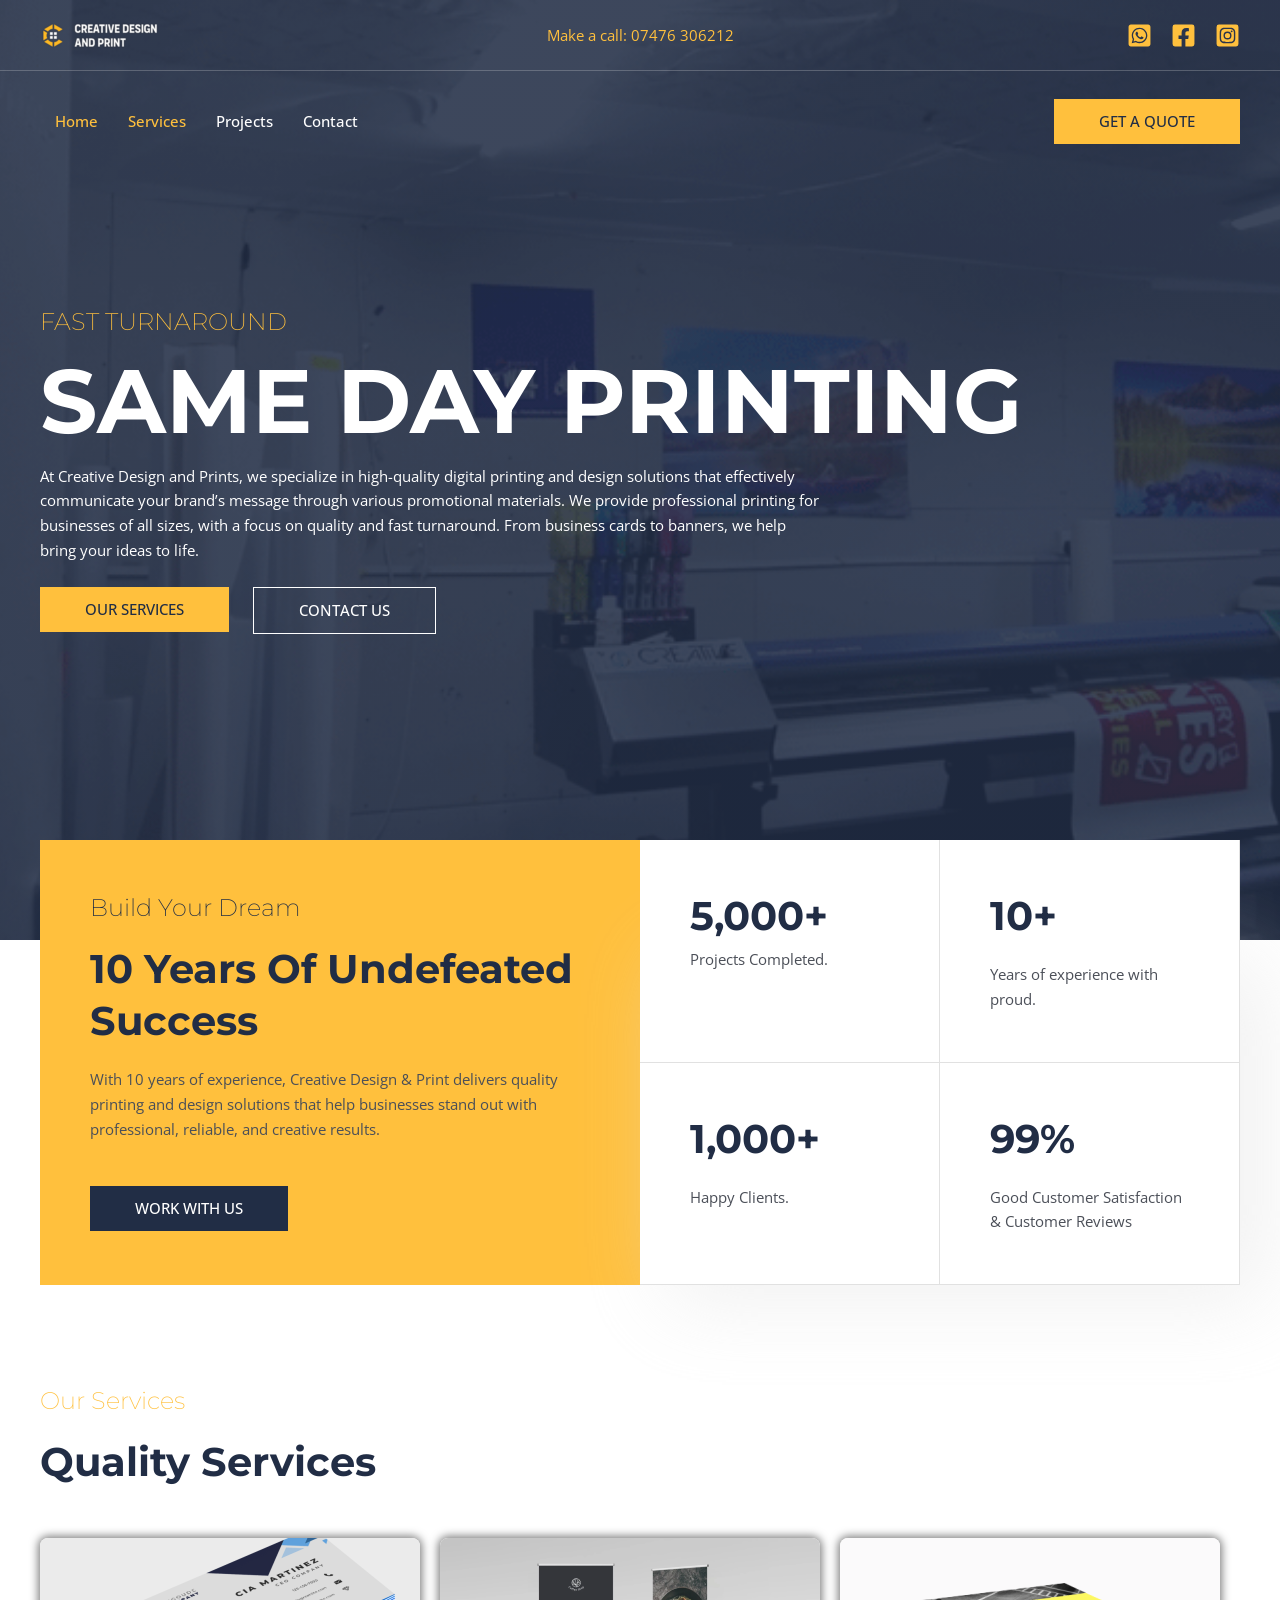
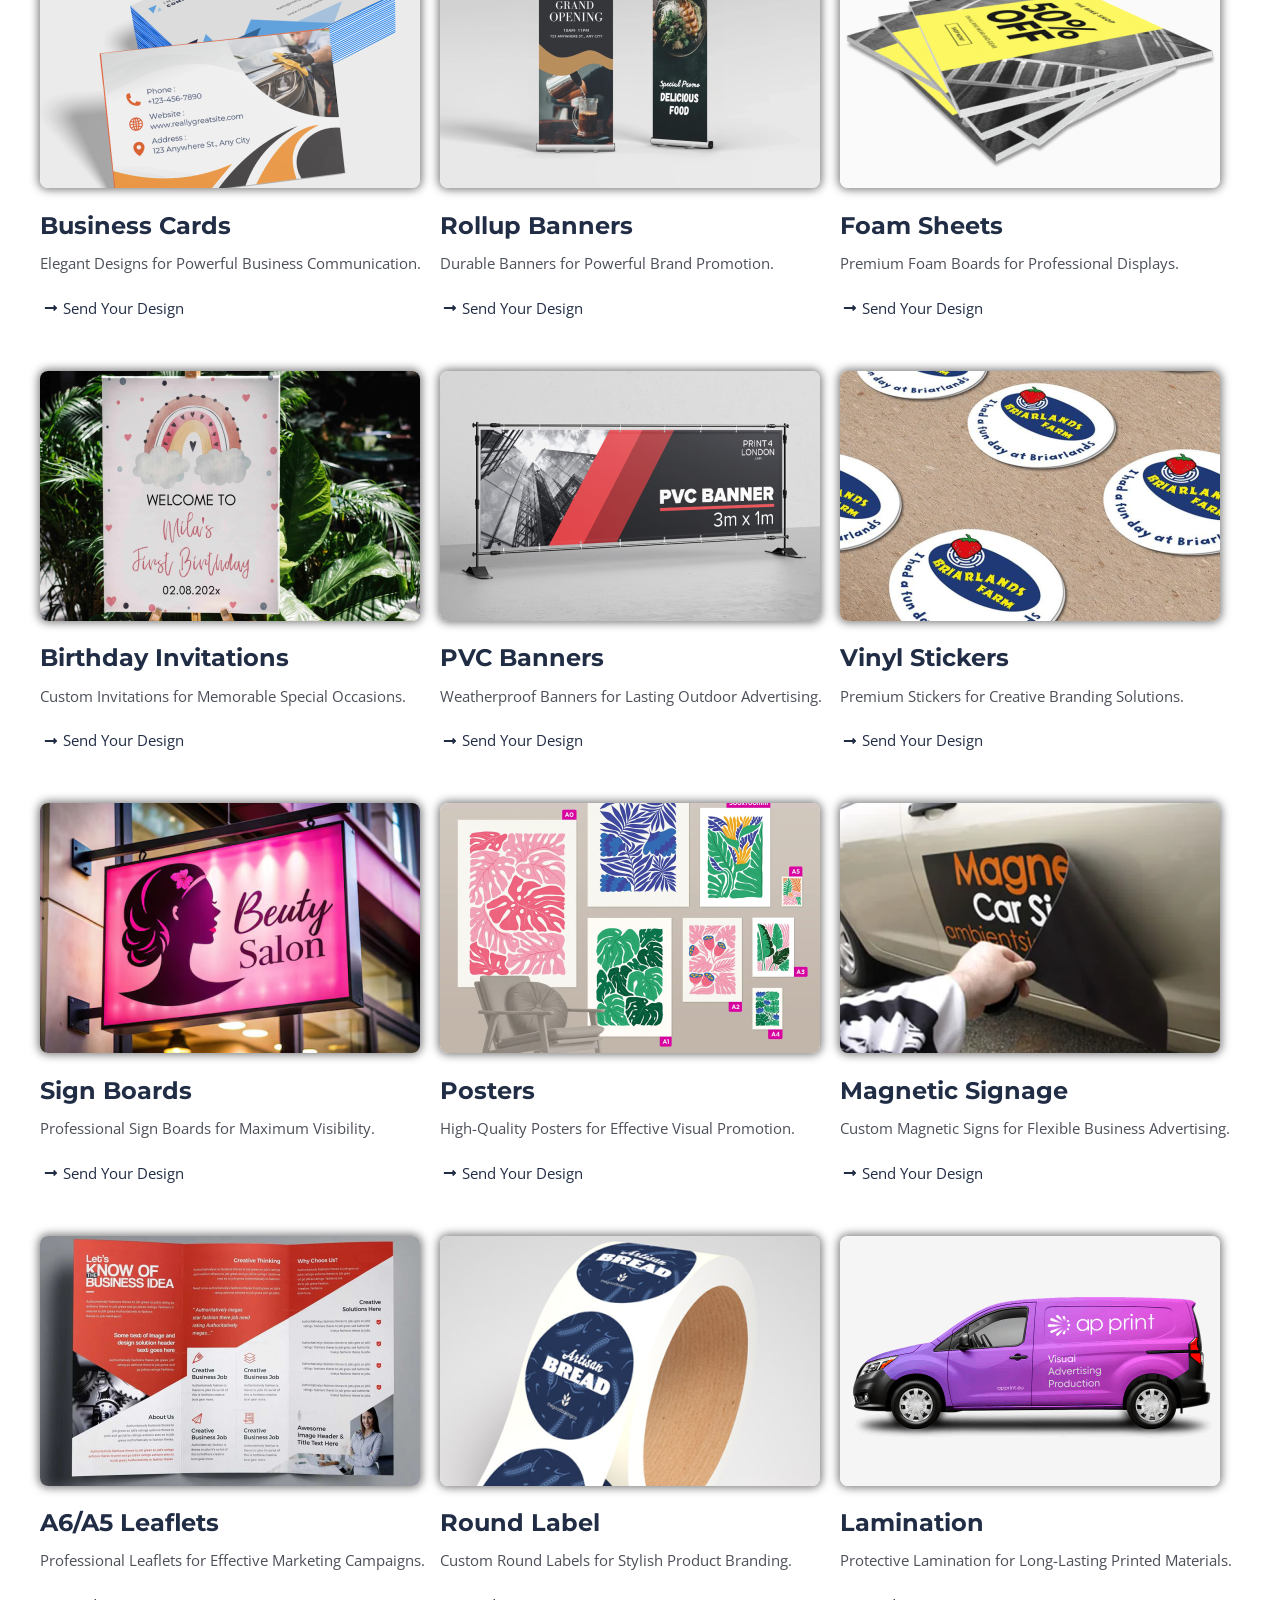
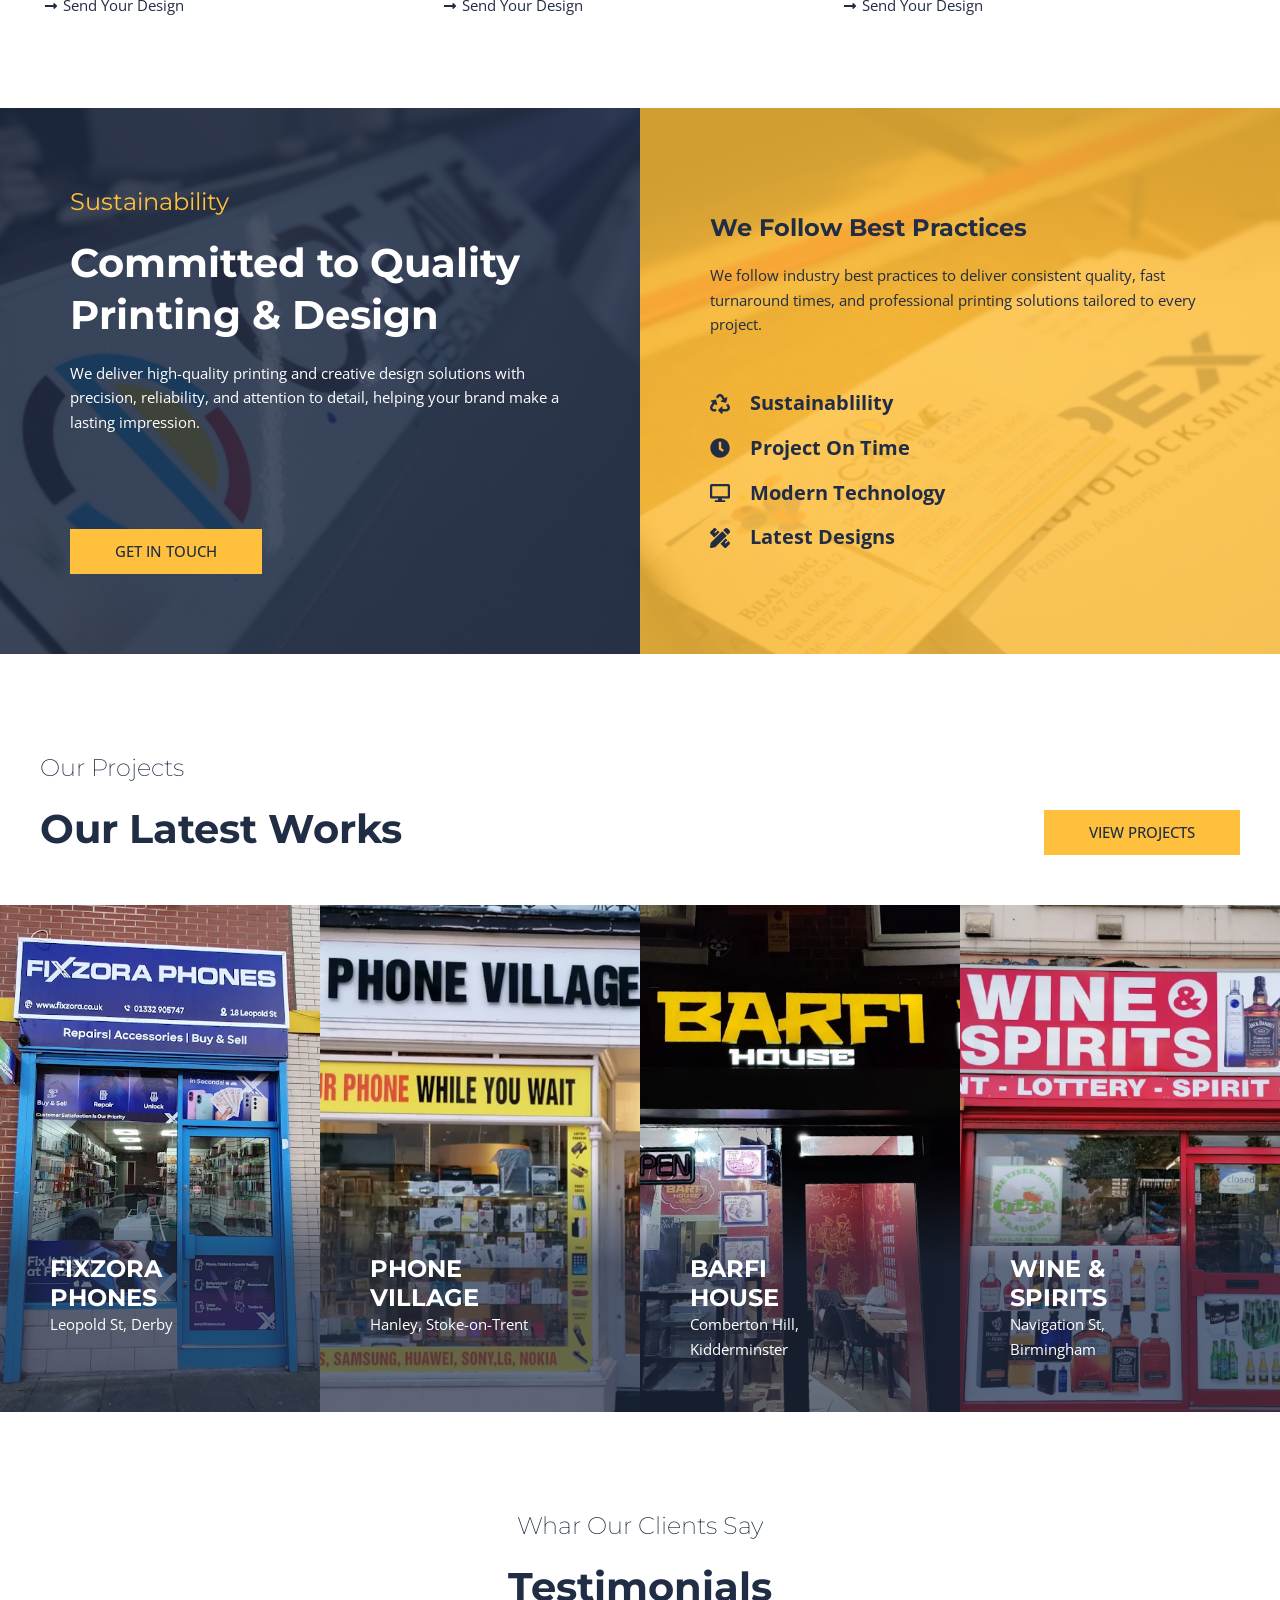
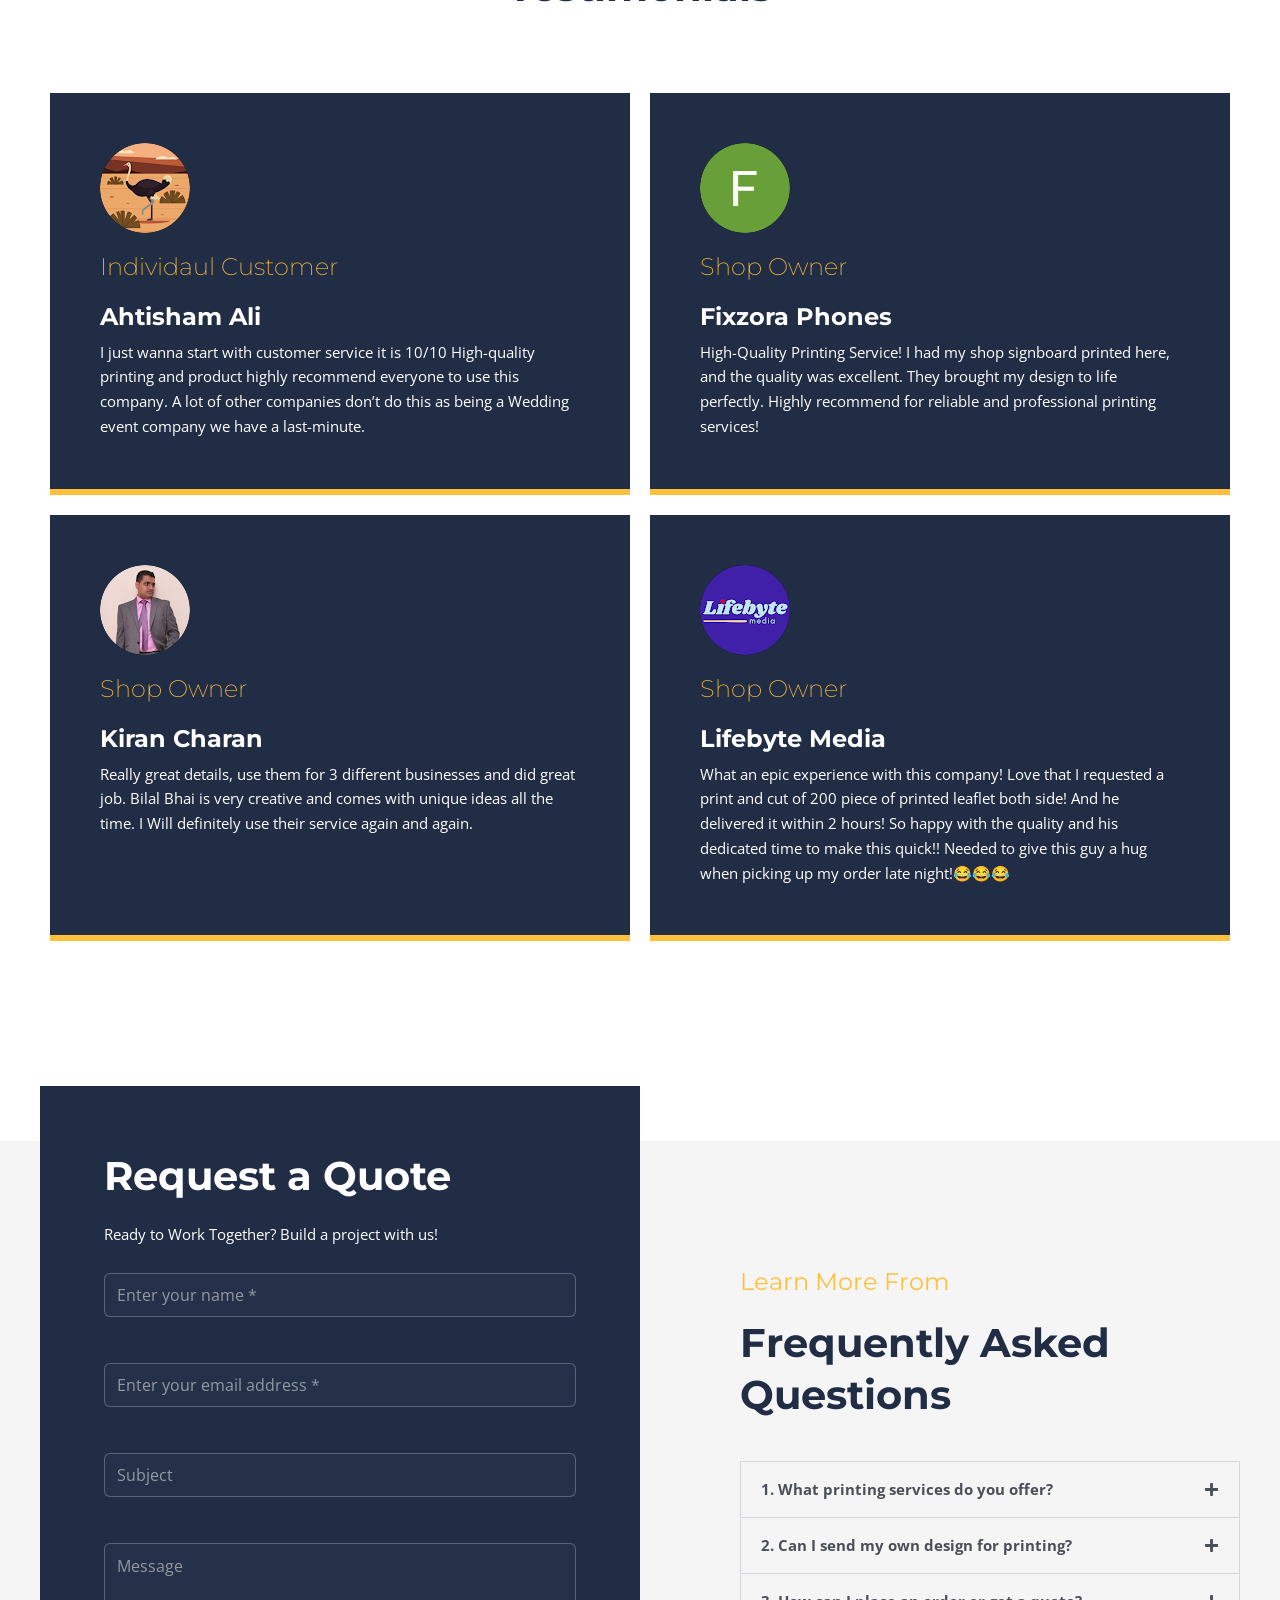
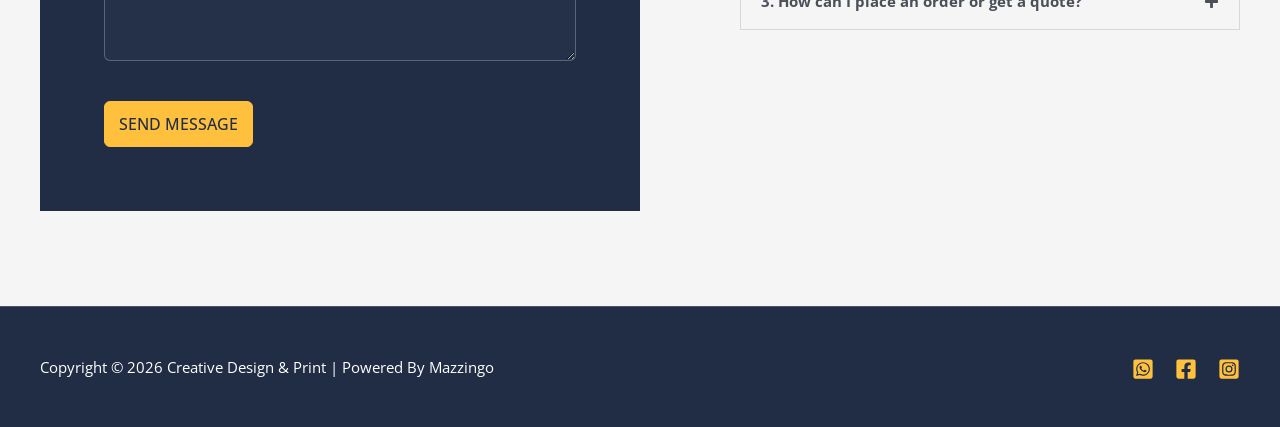
==== commit eb7d864a: "new look" ====
--- a/index.html
+++ b/index.html
@@ -6,26 +6,20 @@
 	<link rel="profile" href="https://gmpg.org/xfn/11"> 
 	<meta name='robots' content='index, follow, max-image-preview:large, max-snippet:-1, max-video-preview:-1' />
 
-	<!-- This site is optimized with the Yoast SEO plugin v27.3 - https://yoast.com/product/yoast-seo-wordpress/ -->
-	<title>Home | Creative Design &amp; Print</title>
-	<meta name="description" content="Creative Design and Print offers high-quality, eco-friendly printing services including posters, signage, leaflets, labels, and custom designs. With fast turnaround times, reliable delivery, and professional design support, we help businesses stand out with impactful print solutions." />
+	<!-- This site is optimized with the Yoast SEO plugin v28.0 - https://yoast.com/product/yoast-seo-wordpress/ -->
+	<title>Creative Design &amp; Print | Digital Printing &amp; Graphic Design</title>
+	<meta name="description" content="Creative Design &amp; Print provides high-quality digital printing, graphic design, business stationery, banners, flyers, signage, and custom print solutions." />
 	<link rel="canonical" href="index.html" />
 	<meta property="og:locale" content="en_US" />
 	<meta property="og:type" content="website" />
-	<meta property="og:title" content="Creative Design &amp; Print | Home" />
-	<meta property="og:description" content="Creative Design and Print offers high-quality, eco-friendly printing services including posters, signage, leaflets, labels, and custom designs. With fast turnaround times, reliable delivery, and professional design support, we help businesses stand out with impactful print solutions." />
+	<meta property="og:title" content="Creative Design &amp; Print | Digital Printing &amp; Graphic Design" />
+	<meta property="og:description" content="Creative Design &amp; Print provides high-quality digital printing, graphic design, business stationery, banners, flyers, signage, and custom print solutions." />
 	<meta property="og:url" content="http://creative-design-print.local/" />
 	<meta property="og:site_name" content="Creative Design &amp; Print" />
-	<meta property="article:modified_time" content="2026-04-06T21:27:52+00:00" />
-	<meta property="og:image" content="http://creative-design-print.local/wp-content/uploads/2026/04/482026122_1046587704150327_5796577526996384463_n-removebg-preview.png" />
-	<meta property="og:image:width" content="690" />
-	<meta property="og:image:height" content="362" />
-	<meta property="og:image:type" content="image/png" />
+	<meta property="article:modified_time" content="2026-07-17T17:03:12+00:00" />
+	<meta property="og:image" content="http://creative-design-print.local/wp-content/uploads/2026/07/business_cards-services-380x250px.png" />
 	<meta name="twitter:card" content="summary_large_image" />
-	<meta name="twitter:title" content="Creative Design &amp; Print | Home" />
-	<meta name="twitter:description" content="Creative Design and Print offers high-quality, eco-friendly printing services including posters, signage, leaflets, labels, and custom designs. With fast turnaround times, reliable delivery, and professional design support, we help businesses stand out with impactful print solutions." />
-	<meta name="twitter:image" content="http://creative-design-print.local/wp-content/uploads/2026/04/482026122_1046587704150327_5796577526996384463_n-removebg-preview.png" />
-	<script type="application/ld+json" class="yoast-schema-graph">{"@context":"https:\/\/schema.org","@graph":[{"@type":"WebPage","@id":"http:\/\/creative-design-print.local\/","url":"http:\/\/creative-design-print.local\/","name":"Home | Creative Design &amp; Print","isPartOf":{"@id":"http:\/\/creative-design-print.local\/#website"},"about":{"@id":"http:\/\/creative-design-print.local\/#organization"},"primaryImageOfPage":{"@id":"http:\/\/creative-design-print.local\/#primaryimage"},"image":{"@id":"http:\/\/creative-design-print.local\/#primaryimage"},"thumbnailUrl":"http:\/\/creative-design-print.local\/wp-content\/uploads\/2026\/04\/DSC00087-scaled.jpg","datePublished":"2026-04-05T12:15:56+00:00","dateModified":"2026-04-06T21:27:52+00:00","description":"Creative Design and Print offers high-quality, eco-friendly printing services including posters, signage, leaflets, labels, and custom designs. With fast turnaround times, reliable delivery, and professional design support, we help businesses stand out with impactful print solutions.","breadcrumb":{"@id":"http:\/\/creative-design-print.local\/#breadcrumb"},"inLanguage":"en-US","potentialAction":[{"@type":"ReadAction","target":["http:\/\/creative-design-print.local\/"]}]},{"@type":"ImageObject","inLanguage":"en-US","@id":"http:\/\/creative-design-print.local\/#primaryimage","url":"http:\/\/creative-design-print.local\/wp-content\/uploads\/2026\/04\/DSC00087-scaled.jpg","contentUrl":"http:\/\/creative-design-print.local\/wp-content\/uploads\/2026\/04\/DSC00087-scaled.jpg","width":2560,"height":1707},{"@type":"BreadcrumbList","@id":"http:\/\/creative-design-print.local\/#breadcrumb","itemListElement":[{"@type":"ListItem","position":1,"name":"Home"}]},{"@type":"WebSite","@id":"http:\/\/creative-design-print.local\/#website","url":"http:\/\/creative-design-print.local\/","name":"Creative Design &amp; Print","description":"","publisher":{"@id":"http:\/\/creative-design-print.local\/#organization"},"potentialAction":[{"@type":"SearchAction","target":{"@type":"EntryPoint","urlTemplate":"http:\/\/creative-design-print.local\/?s={search_term_string}"},"query-input":{"@type":"PropertyValueSpecification","valueRequired":true,"valueName":"search_term_string"}}],"inLanguage":"en-US"},{"@type":"Organization","@id":"http:\/\/creative-design-print.local\/#organization","name":"Creative Design &amp; Print","url":"http:\/\/creative-design-print.local\/","logo":{"@type":"ImageObject","inLanguage":"en-US","@id":"http:\/\/creative-design-print.local\/#\/schema\/logo\/image\/","url":"http:\/\/creative-design-print.local\/wp-content\/uploads\/2026\/04\/482026122_1046587704150327_5796577526996384463_n-removebg-preview.png","contentUrl":"http:\/\/creative-design-print.local\/wp-content\/uploads\/2026\/04\/482026122_1046587704150327_5796577526996384463_n-removebg-preview.png","width":690,"height":362,"caption":"Creative Design &amp; Print"},"image":{"@id":"http:\/\/creative-design-print.local\/#\/schema\/logo\/image\/"}}]}</script>
+	<script type="application/ld+json" class="yoast-schema-graph">{"@context":"https:\/\/schema.org","@graph":[{"@type":"WebPage","@id":"http:\/\/creative-design-print.local\/","url":"http:\/\/creative-design-print.local\/","name":"Creative Design &amp; Print | Digital Printing & Graphic Design","isPartOf":{"@id":"http:\/\/creative-design-print.local\/#website"},"about":{"@id":"http:\/\/creative-design-print.local\/#organization"},"primaryImageOfPage":{"@id":"http:\/\/creative-design-print.local\/#primaryimage"},"image":{"@id":"http:\/\/creative-design-print.local\/#primaryimage"},"thumbnailUrl":"http:\/\/creative-design-print.local\/wp-content\/uploads\/2026\/07\/business_cards-services-380x250px.png","datePublished":"2026-07-14T13:27:18+00:00","dateModified":"2026-07-17T17:03:12+00:00","description":"Creative Design & Print provides high-quality digital printing, graphic design, business stationery, banners, flyers, signage, and custom print solutions.","breadcrumb":{"@id":"http:\/\/creative-design-print.local\/#breadcrumb"},"inLanguage":"en-US","potentialAction":[{"@type":"ReadAction","target":["http:\/\/creative-design-print.local\/"]}]},{"@type":"ImageObject","inLanguage":"en-US","@id":"http:\/\/creative-design-print.local\/#primaryimage","url":"http:\/\/creative-design-print.local\/wp-content\/uploads\/2026\/07\/business_cards-services-380x250px.png","contentUrl":"http:\/\/creative-design-print.local\/wp-content\/uploads\/2026\/07\/business_cards-services-380x250px.png","width":380,"height":250},{"@type":"BreadcrumbList","@id":"http:\/\/creative-design-print.local\/#breadcrumb","itemListElement":[{"@type":"ListItem","position":1,"name":"Home"}]},{"@type":"WebSite","@id":"http:\/\/creative-design-print.local\/#website","url":"http:\/\/creative-design-print.local\/","name":"Creative Design &amp; Print","description":"","publisher":{"@id":"http:\/\/creative-design-print.local\/#organization"},"potentialAction":[{"@type":"SearchAction","target":{"@type":"EntryPoint","urlTemplate":"http:\/\/creative-design-print.local\/?s={search_term_string}"},"query-input":{"@type":"PropertyValueSpecification","valueRequired":true,"valueName":"search_term_string"}}],"inLanguage":"en-US"},{"@type":"Organization","@id":"http:\/\/creative-design-print.local\/#organization","name":"Creative Design &amp; Print","url":"http:\/\/creative-design-print.local\/","logo":{"@type":"ImageObject","inLanguage":"en-US","@id":"http:\/\/creative-design-print.local\/#\/schema\/logo\/image\/","url":"http:\/\/creative-design-print.local\/wp-content\/uploads\/2021\/11\/logo-urban-nest.png","contentUrl":"http:\/\/creative-design-print.local\/wp-content\/uploads\/2021\/11\/logo-urban-nest.png","width":167,"height":60,"caption":"Creative Design &amp; Print"},"image":{"@id":"http:\/\/creative-design-print.local\/#\/schema\/logo\/image\/"}}]}</script>
 	<!-- / Yoast SEO plugin. -->
 
 
@@ -36,18 +30,18 @@
 <link rel="alternate" type="application/rss+xml" title="Creative Design &amp; Print &raquo; Comments Feed" href="comments/feed/index.html" />
 <link rel="alternate" title="oEmbed (JSON)" type="application/json+oembed" href="wp-json/oembed/1.0/embed@url=http%253A%252F%252Fcreative-design-print.local%252F" />
 <link rel="alternate" title="oEmbed (XML)" type="text/xml+oembed" href="wp-json/oembed/1.0/embed@url=http%253A%252F%252Fcreative-design-print.local%252F&amp;format=xml" />
-<style id='wp-img-auto-sizes-contain-inline-css'>
+<style id="wp-img-auto-sizes-contain-inline-css">
 img:is([sizes=auto i],[sizes^="auto," i]){contain-intrinsic-size:3000px 1500px}
 /*# sourceURL=wp-img-auto-sizes-contain-inline-css */
 </style>
-<link rel='stylesheet' id='astra-theme-css-css' href='wp-content/themes/astra/assets/css/minified/main.min.css@ver=4.12.6.css' media='all' />
-<style id='astra-theme-css-inline-css'>
-:root{--ast-post-nav-space:0;--ast-container-default-xlg-padding:6.67em;--ast-container-default-lg-padding:5.67em;--ast-container-default-slg-padding:4.34em;--ast-container-default-md-padding:3.34em;--ast-container-default-sm-padding:6.67em;--ast-container-default-xs-padding:2.4em;--ast-container-default-xxs-padding:1.4em;--ast-code-block-background:#EEEEEE;--ast-comment-inputs-background:#FAFAFA;--ast-normal-container-width:1200px;--ast-narrow-container-width:750px;--ast-blog-title-font-weight:normal;--ast-blog-meta-weight:inherit;--ast-global-color-primary:var(--ast-global-color-5);--ast-global-color-secondary:var(--ast-global-color-4);--ast-global-color-alternate-background:var(--ast-global-color-7);--ast-global-color-subtle-background:var(--ast-global-color-6);--ast-bg-style-guide:var( --ast-global-color-secondary,--ast-global-color-5 );--ast-shadow-style-guide:0px 0px 4px 0 #00000057;--ast-global-dark-bg-style:#fff;--ast-global-dark-lfs:#fbfbfb;--ast-widget-bg-color:#fafafa;--ast-wc-container-head-bg-color:#fbfbfb;--ast-title-layout-bg:#eeeeee;--ast-search-border-color:#e7e7e7;--ast-lifter-hover-bg:#e6e6e6;--ast-gallery-block-color:#000;--srfm-color-input-label:var(--ast-global-color-2);}html{font-size:100%;}a,.page-title{color:var(--ast-global-color-0);}a:hover,a:focus{color:var(--ast-global-color-1);}body,button,input,select,textarea,.ast-button,.ast-custom-button{font-family:'Noto Sans',sans-serif;font-weight:400;font-size:16px;font-size:1rem;line-height:var(--ast-body-line-height,1.7em);}blockquote{color:var(--ast-global-color-3);}h1,h2,h3,h4,h5,h6,.entry-content :where(h1,h2,h3,h4,h5,h6),.site-title,.site-title a{font-family:'Montserrat',sans-serif;font-weight:700;}.ast-site-identity .site-title a{color:var(--ast-global-color-2);}.site-title{font-size:22px;font-size:1.375rem;display:none;}header .custom-logo-link img{max-width:90px;width:90px;}.astra-logo-svg{width:90px;}.site-header .site-description{font-size:15px;font-size:0.9375rem;display:none;}.entry-title{font-size:30px;font-size:1.875rem;}.archive .ast-article-post .ast-article-inner,.blog .ast-article-post .ast-article-inner,.archive .ast-article-post .ast-article-inner:hover,.blog .ast-article-post .ast-article-inner:hover{overflow:hidden;}h1,.entry-content :where(h1){font-size:64px;font-size:4rem;font-family:'Montserrat',sans-serif;line-height:1.4em;}h2,.entry-content :where(h2){font-size:34px;font-size:2.125rem;font-family:'Montserrat',sans-serif;line-height:1.3em;}h3,.entry-content :where(h3){font-size:24px;font-size:1.5rem;font-family:'Montserrat',sans-serif;line-height:1.3em;}h4,.entry-content :where(h4){font-size:20px;font-size:1.25rem;line-height:1.2em;font-family:'Montserrat',sans-serif;}h5,.entry-content :where(h5){font-size:18px;font-size:1.125rem;line-height:1.2em;font-family:'Montserrat',sans-serif;}h6,.entry-content :where(h6){font-size:15px;font-size:0.9375rem;line-height:1.25em;font-family:'Montserrat',sans-serif;}::selection{background-color:var(--ast-global-color-0);color:#000000;}body,h1,h2,h3,h4,h5,h6,.entry-title a,.entry-content :where(h1,h2,h3,h4,h5,h6){color:var(--ast-global-color-3);}.tagcloud a:hover,.tagcloud a:focus,.tagcloud a.current-item{color:#000000;border-color:var(--ast-global-color-0);background-color:var(--ast-global-color-0);}input:focus,input[type="text"]:focus,input[type="email"]:focus,input[type="url"]:focus,input[type="password"]:focus,input[type="reset"]:focus,input[type="search"]:focus,textarea:focus{border-color:var(--ast-global-color-0);}input[type="radio"]:checked,input[type=reset],input[type="checkbox"]:checked,input[type="checkbox"]:hover:checked,input[type="checkbox"]:focus:checked,input[type=range]::-webkit-slider-thumb{border-color:var(--ast-global-color-0);background-color:var(--ast-global-color-0);box-shadow:none;}.site-footer a:hover + .post-count,.site-footer a:focus + .post-count{background:var(--ast-global-color-0);border-color:var(--ast-global-color-0);}.single .nav-links .nav-previous,.single .nav-links .nav-next{color:var(--ast-global-color-0);}.entry-meta,.entry-meta *{line-height:1.45;color:var(--ast-global-color-0);}.entry-meta a:not(.ast-button):hover,.entry-meta a:not(.ast-button):hover *,.entry-meta a:not(.ast-button):focus,.entry-meta a:not(.ast-button):focus *,.page-links > .page-link,.page-links .page-link:hover,.post-navigation a:hover{color:var(--ast-global-color-1);}#cat option,.secondary .calendar_wrap thead a,.secondary .calendar_wrap thead a:visited{color:var(--ast-global-color-0);}.secondary .calendar_wrap #today,.ast-progress-val span{background:var(--ast-global-color-0);}.secondary a:hover + .post-count,.secondary a:focus + .post-count{background:var(--ast-global-color-0);border-color:var(--ast-global-color-0);}.calendar_wrap #today > a{color:#000000;}.page-links .page-link,.single .post-navigation a{color:var(--ast-global-color-0);}.ast-search-menu-icon .search-form button.search-submit{padding:0 4px;}.ast-search-menu-icon form.search-form{padding-right:0;}.ast-header-search .ast-search-menu-icon.ast-dropdown-active .search-form,.ast-header-search .ast-search-menu-icon.ast-dropdown-active .search-field:focus{transition:all 0.2s;}.search-form input.search-field:focus{outline:none;}.ast-mobile-header-content .ast-builder-layout-element:not(.ast-builder-menu):not(.ast-header-divider-element),.ast-mobile-popup-content .ast-builder-layout-element:not(.ast-builder-menu):not(.ast-header-divider-element){padding:15px 20px;}.wp-block-latest-posts > li > a{color:var(--ast-global-color-2);}.widget-title,.widget .wp-block-heading{font-size:22px;font-size:1.375rem;color:var(--ast-global-color-3);}.ast-search-menu-icon.slide-search a:focus-visible:focus-visible,.astra-search-icon:focus-visible,#close:focus-visible,a:focus-visible,.ast-menu-toggle:focus-visible,.site .skip-link:focus-visible,.wp-block-loginout input:focus-visible,.wp-block-search.wp-block-search__button-inside .wp-block-search__inside-wrapper,.ast-header-navigation-arrow:focus-visible,.ast-orders-table__row .ast-orders-table__cell:focus-visible,a#ast-apply-coupon:focus-visible,#ast-apply-coupon:focus-visible,#close:focus-visible,.button.search-submit:focus-visible,#search_submit:focus,.normal-search:focus-visible,.ast-header-account-wrap:focus-visible,.astra-cart-drawer-close:focus,.ast-single-variation:focus,.ast-button:focus,.ast-builder-button-wrap:has(.ast-custom-button-link:focus),.ast-builder-button-wrap .ast-custom-button-link:focus{outline-style:dotted;outline-color:inherit;outline-width:thin;}input:focus,input[type="text"]:focus,input[type="email"]:focus,input[type="url"]:focus,input[type="password"]:focus,input[type="reset"]:focus,input[type="search"]:focus,input[type="number"]:focus,textarea:focus,.wp-block-search__input:focus,[data-section="section-header-mobile-trigger"] .ast-button-wrap .ast-mobile-menu-trigger-minimal:focus,.ast-mobile-popup-drawer.active .menu-toggle-close:focus,#ast-scroll-top:focus,#coupon_code:focus,#ast-coupon-code:focus{border-style:dotted;border-color:inherit;border-width:thin;}input{outline:none;}.site-logo-img img{filter:url(index.html); transition:all 0.2s linear;}.site-logo-img .transparent-custom-logo img,.ast-theme-transparent-header .site-logo-img img{filter:url(index.html);}body .ast-oembed-container *{position:absolute;top:0;width:100%;height:100%;left:0;}body .wp-block-embed-pocket-casts .ast-oembed-container *{position:unset;}.ast-single-post-featured-section + article {margin-top: 2em;}.site-content .ast-single-post-featured-section img {width: 100%;overflow: hidden;object-fit: cover;}.site > .ast-single-related-posts-container {margin-top: 0;}@media (min-width: 922px) {.ast-desktop .ast-container--narrow {max-width: var(--ast-narrow-container-width);margin: 0 auto;}}.ast-page-builder-template .hentry {margin: 0;}.ast-page-builder-template .site-content > .ast-container {max-width: 100%;padding: 0;}.ast-page-builder-template .site .site-content #primary {padding: 0;margin: 0;}.ast-page-builder-template .no-results {text-align: center;margin: 4em auto;}.ast-page-builder-template .ast-pagination {padding: 2em;}.ast-page-builder-template .entry-header.ast-no-title.ast-no-thumbnail {margin-top: 0;}.ast-page-builder-template .entry-header.ast-header-without-markup {margin-top: 0;margin-bottom: 0;}.ast-page-builder-template .entry-header.ast-no-title.ast-no-meta {margin-bottom: 0;}.ast-page-builder-template.single .post-navigation {padding-bottom: 2em;}.ast-page-builder-template.single-post .site-content > .ast-container {max-width: 100%;}.ast-page-builder-template .entry-header {margin-top: 4em;margin-left: auto;margin-right: auto;padding-left: 20px;padding-right: 20px;}.single.ast-page-builder-template .entry-header {padding-left: 20px;padding-right: 20px;}.ast-page-builder-template .ast-archive-description {margin: 4em auto 0;padding-left: 20px;padding-right: 20px;}.ast-page-builder-template.ast-no-sidebar .entry-content .alignwide {margin-left: 0;margin-right: 0;}@media (max-width:921.9px){#ast-desktop-header{display:none;}}@media (min-width:922px){#ast-mobile-header{display:none;}}.wp-block-buttons.aligncenter{justify-content:center;}.wp-block-buttons .wp-block-button.is-style-outline .wp-block-button__link.wp-element-button,.ast-outline-button,.wp-block-uagb-buttons-child .uagb-buttons-repeater.ast-outline-button{border-top-width:2px;border-right-width:2px;border-bottom-width:2px;border-left-width:2px;font-family:inherit;font-weight:700;font-size:14px;font-size:0.875rem;line-height:1em;border-top-left-radius:30px;border-top-right-radius:30px;border-bottom-right-radius:30px;border-bottom-left-radius:30px;}.wp-block-button .wp-block-button__link.wp-element-button.is-style-outline:not(.has-background),.wp-block-button.is-style-outline>.wp-block-button__link.wp-element-button:not(.has-background),.ast-outline-button{background-color:transparent;}.entry-content[data-ast-blocks-layout] > figure{margin-bottom:1em;}@media (max-width:921px){.ast-left-sidebar #content > .ast-container{display:flex;flex-direction:column-reverse;width:100%;}.ast-separate-container .ast-article-post,.ast-separate-container .ast-article-single{padding:1.5em 2.14em;}.ast-author-box img.avatar{margin:20px 0 0 0;}}@media (min-width:922px){.ast-separate-container.ast-right-sidebar #primary,.ast-separate-container.ast-left-sidebar #primary{border:0;}.search-no-results.ast-separate-container #primary{margin-bottom:4em;}}.elementor-widget-button .elementor-button{border-style:solid;text-decoration:none;border-top-width:0;border-right-width:0;border-left-width:0;border-bottom-width:0;}body .elementor-button.elementor-size-sm,body .elementor-button.elementor-size-xs,body .elementor-button.elementor-size-md,body .elementor-button.elementor-size-lg,body .elementor-button.elementor-size-xl,body .elementor-button{border-top-left-radius:30px;border-top-right-radius:30px;border-bottom-right-radius:30px;border-bottom-left-radius:30px;padding-top:17px;padding-right:40px;padding-bottom:17px;padding-left:40px;}.elementor-widget-button .elementor-button{border-color:var(--ast-global-color-0);background-color:var(--ast-global-color-0);}.elementor-widget-button .elementor-button:hover,.elementor-widget-button .elementor-button:focus{color:#ffffff;background-color:var(--ast-global-color-1);border-color:var(--ast-global-color-1);}.wp-block-button .wp-block-button__link ,.elementor-widget-button .elementor-button,.elementor-widget-button .elementor-button:visited{color:#000000;}.elementor-widget-button .elementor-button{font-weight:700;font-size:14px;font-size:0.875rem;line-height:1em;text-transform:uppercase;}body .elementor-button.elementor-size-sm,body .elementor-button.elementor-size-xs,body .elementor-button.elementor-size-md,body .elementor-button.elementor-size-lg,body .elementor-button.elementor-size-xl,body .elementor-button{font-size:14px;font-size:0.875rem;}.wp-block-button .wp-block-button__link:hover,.wp-block-button .wp-block-button__link:focus{color:#ffffff;background-color:var(--ast-global-color-1);border-color:var(--ast-global-color-1);}.elementor-widget-heading h1.elementor-heading-title{line-height:1.4em;}.elementor-widget-heading h2.elementor-heading-title{line-height:1.3em;}.elementor-widget-heading h3.elementor-heading-title{line-height:1.3em;}.elementor-widget-heading h4.elementor-heading-title{line-height:1.2em;}.elementor-widget-heading h5.elementor-heading-title{line-height:1.2em;}.elementor-widget-heading h6.elementor-heading-title{line-height:1.25em;}.wp-block-button .wp-block-button__link,.wp-block-search .wp-block-search__button,body .wp-block-file .wp-block-file__button{border-color:var(--ast-global-color-0);background-color:var(--ast-global-color-0);color:#000000;font-family:inherit;font-weight:700;line-height:1em;text-transform:uppercase;font-size:14px;font-size:0.875rem;border-top-left-radius:30px;border-top-right-radius:30px;border-bottom-right-radius:30px;border-bottom-left-radius:30px;padding-top:17px;padding-right:40px;padding-bottom:17px;padding-left:40px;}.menu-toggle,button,.ast-button,.ast-custom-button,.button,input#submit,input[type="button"],input[type="submit"],input[type="reset"],form[CLASS*="wp-block-search__"].wp-block-search .wp-block-search__inside-wrapper .wp-block-search__button,body .wp-block-file .wp-block-file__button{border-style:solid;border-top-width:0;border-right-width:0;border-left-width:0;border-bottom-width:0;color:#000000;border-color:var(--ast-global-color-0);background-color:var(--ast-global-color-0);padding-top:17px;padding-right:40px;padding-bottom:17px;padding-left:40px;font-family:inherit;font-weight:700;font-size:14px;font-size:0.875rem;line-height:1em;text-transform:uppercase;border-top-left-radius:30px;border-top-right-radius:30px;border-bottom-right-radius:30px;border-bottom-left-radius:30px;}button:focus,.menu-toggle:hover,button:hover,.ast-button:hover,.ast-custom-button:hover .button:hover,.ast-custom-button:hover ,input[type=reset]:hover,input[type=reset]:focus,input#submit:hover,input#submit:focus,input[type="button"]:hover,input[type="button"]:focus,input[type="submit"]:hover,input[type="submit"]:focus,form[CLASS*="wp-block-search__"].wp-block-search .wp-block-search__inside-wrapper .wp-block-search__button:hover,form[CLASS*="wp-block-search__"].wp-block-search .wp-block-search__inside-wrapper .wp-block-search__button:focus,body .wp-block-file .wp-block-file__button:hover,body .wp-block-file .wp-block-file__button:focus{color:#ffffff;background-color:var(--ast-global-color-1);border-color:var(--ast-global-color-1);}@media (max-width:921px){.ast-mobile-header-stack .main-header-bar .ast-search-menu-icon{display:inline-block;}.ast-header-break-point.ast-header-custom-item-outside .ast-mobile-header-stack .main-header-bar .ast-search-icon{margin:0;}.ast-comment-avatar-wrap img{max-width:2.5em;}.ast-comment-meta{padding:0 1.8888em 1.3333em;}.ast-separate-container .ast-comment-list li.depth-1{padding:1.5em 2.14em;}.ast-separate-container .comment-respond{padding:2em 2.14em;}}@media (min-width:544px){.ast-container{max-width:100%;}}@media (max-width:544px){.ast-separate-container .ast-article-post,.ast-separate-container .ast-article-single,.ast-separate-container .comments-title,.ast-separate-container .ast-archive-description{padding:1.5em 1em;}.ast-separate-container #content .ast-container{padding-left:0.54em;padding-right:0.54em;}.ast-separate-container .ast-comment-list .bypostauthor{padding:.5em;}.ast-search-menu-icon.ast-dropdown-active .search-field{width:170px;}} #ast-mobile-header .ast-site-header-cart-li a{pointer-events:none;}body,.ast-separate-container{background-color:var(--ast-global-color-4);background-image:none;}@media (max-width:921px){.site-title{display:none;}.site-header .site-description{display:none;}h1,.entry-content :where(h1){font-size:44px;}h2,.entry-content :where(h2){font-size:32px;}h3,.entry-content :where(h3){font-size:20px;}}@media (max-width:544px){.widget-title{font-size:21px;font-size:1.4rem;}body,button,input,select,textarea,.ast-button,.ast-custom-button{font-size:15px;font-size:0.9375rem;}#secondary,#secondary button,#secondary input,#secondary select,#secondary textarea{font-size:15px;font-size:0.9375rem;}.site-title{font-size:20px;font-size:1.25rem;display:none;}.site-header .site-description{font-size:14px;font-size:0.875rem;display:none;}h1,.entry-content :where(h1){font-size:30px;}h2,.entry-content :where(h2){font-size:24px;}h3,.entry-content :where(h3){font-size:20px;}h4,.entry-content :where(h4){font-size:19px;font-size:1.1875rem;}h5,.entry-content :where(h5){font-size:16px;font-size:1rem;}h6,.entry-content :where(h6){font-size:15px;font-size:0.9375rem;}header .custom-logo-link img,.ast-header-break-point .site-branding img,.ast-header-break-point .custom-logo-link img{max-width:100px;width:100px;}.astra-logo-svg{width:100px;}.ast-header-break-point .site-logo-img .custom-mobile-logo-link img{max-width:100px;}}@media (max-width:921px){html{font-size:91.2%;}}@media (max-width:544px){html{font-size:100%;}}@media (min-width:922px){.ast-container{max-width:1240px;}}@media (min-width:922px){.site-content .ast-container{display:flex;}}@media (max-width:921px){.site-content .ast-container{flex-direction:column;}}@media (min-width:922px){.main-header-menu .sub-menu .menu-item.ast-left-align-sub-menu:hover > .sub-menu,.main-header-menu .sub-menu .menu-item.ast-left-align-sub-menu.focus > .sub-menu{margin-left:-0px;}}.ast-theme-transparent-header [data-section="section-header-mobile-trigger"] .ast-button-wrap .ast-mobile-menu-trigger-fill,.ast-theme-transparent-header [data-section="section-header-mobile-trigger"] .ast-button-wrap .ast-mobile-menu-trigger-minimal{border:none;}.site .comments-area{padding-bottom:3em;}.wp-block-file {display: flex;align-items: center;flex-wrap: wrap;justify-content: space-between;}.wp-block-pullquote {border: none;}.wp-block-pullquote blockquote::before {content: "\201D";font-family: "Helvetica",sans-serif;display: flex;transform: rotate( 180deg );font-size: 6rem;font-style: normal;line-height: 1;font-weight: bold;align-items: center;justify-content: center;}.has-text-align-right > blockquote::before {justify-content: flex-start;}.has-text-align-left > blockquote::before {justify-content: flex-end;}figure.wp-block-pullquote.is-style-solid-color blockquote {max-width: 100%;text-align: inherit;}:root {--wp--custom--ast-default-block-top-padding: 3em;--wp--custom--ast-default-block-right-padding: 3em;--wp--custom--ast-default-block-bottom-padding: 3em;--wp--custom--ast-default-block-left-padding: 3em;--wp--custom--ast-container-width: 1200px;--wp--custom--ast-content-width-size: 1200px;--wp--custom--ast-wide-width-size: calc(1200px + var(--wp--custom--ast-default-block-left-padding) + var(--wp--custom--ast-default-block-right-padding));}.ast-narrow-container {--wp--custom--ast-content-width-size: 750px;--wp--custom--ast-wide-width-size: 750px;}@media(max-width: 921px) {:root {--wp--custom--ast-default-block-top-padding: 3em;--wp--custom--ast-default-block-right-padding: 2em;--wp--custom--ast-default-block-bottom-padding: 3em;--wp--custom--ast-default-block-left-padding: 2em;}}@media(max-width: 544px) {:root {--wp--custom--ast-default-block-top-padding: 3em;--wp--custom--ast-default-block-right-padding: 1.5em;--wp--custom--ast-default-block-bottom-padding: 3em;--wp--custom--ast-default-block-left-padding: 1.5em;}}.entry-content > .wp-block-group,.entry-content > .wp-block-cover,.entry-content > .wp-block-columns {padding-top: var(--wp--custom--ast-default-block-top-padding);padding-right: var(--wp--custom--ast-default-block-right-padding);padding-bottom: var(--wp--custom--ast-default-block-bottom-padding);padding-left: var(--wp--custom--ast-default-block-left-padding);}.ast-plain-container.ast-no-sidebar .entry-content > .alignfull,.ast-page-builder-template .ast-no-sidebar .entry-content > .alignfull {margin-left: calc( -50vw + 50%);margin-right: calc( -50vw + 50%);max-width: 100vw;width: 100vw;}.ast-plain-container.ast-no-sidebar .entry-content .alignfull .alignfull,.ast-page-builder-template.ast-no-sidebar .entry-content .alignfull .alignfull,.ast-plain-container.ast-no-sidebar .entry-content .alignfull .alignwide,.ast-page-builder-template.ast-no-sidebar .entry-content .alignfull .alignwide,.ast-plain-container.ast-no-sidebar .entry-content .alignwide .alignfull,.ast-page-builder-template.ast-no-sidebar .entry-content .alignwide .alignfull,.ast-plain-container.ast-no-sidebar .entry-content .alignwide .alignwide,.ast-page-builder-template.ast-no-sidebar .entry-content .alignwide .alignwide,.ast-plain-container.ast-no-sidebar .entry-content .wp-block-column .alignfull,.ast-page-builder-template.ast-no-sidebar .entry-content .wp-block-column .alignfull,.ast-plain-container.ast-no-sidebar .entry-content .wp-block-column .alignwide,.ast-page-builder-template.ast-no-sidebar .entry-content .wp-block-column .alignwide {margin-left: auto;margin-right: auto;width: 100%;}[data-ast-blocks-layout] .wp-block-separator:not(.is-style-dots) {height: 0;}[data-ast-blocks-layout] .wp-block-separator {margin: 20px auto;}[data-ast-blocks-layout] .wp-block-separator:not(.is-style-wide):not(.is-style-dots) {max-width: 100px;}[data-ast-blocks-layout] .wp-block-separator.has-background {padding: 0;}.entry-content[data-ast-blocks-layout] > * {max-width: var(--wp--custom--ast-content-width-size);margin-left: auto;margin-right: auto;}.entry-content[data-ast-blocks-layout] > .alignwide {max-width: var(--wp--custom--ast-wide-width-size);}.entry-content[data-ast-blocks-layout] .alignfull {max-width: none;}.entry-content .wp-block-columns {margin-bottom: 0;}blockquote {margin: 1.5em;border-color: rgba(0,0,0,0.05);}.wp-block-quote:not(.has-text-align-right):not(.has-text-align-center) {border-left: 5px solid rgba(0,0,0,0.05);}.has-text-align-right > blockquote,blockquote.has-text-align-right {border-right: 5px solid rgba(0,0,0,0.05);}.has-text-align-left > blockquote,blockquote.has-text-align-left {border-left: 5px solid rgba(0,0,0,0.05);}.wp-block-site-tagline,.wp-block-latest-posts .read-more {margin-top: 15px;}.wp-block-loginout p label {display: block;}.wp-block-loginout p:not(.login-remember):not(.login-submit) input {width: 100%;}.wp-block-loginout input:focus {border-color: transparent;}.wp-block-loginout input:focus {outline: thin dotted;}.entry-content .wp-block-media-text .wp-block-media-text__content {padding: 0 0 0 8%;}.entry-content .wp-block-media-text.has-media-on-the-right .wp-block-media-text__content {padding: 0 8% 0 0;}.entry-content .wp-block-media-text.has-background .wp-block-media-text__content {padding: 8%;}.entry-content .wp-block-cover:not([class*="background-color"]):not(.has-text-color.has-link-color) .wp-block-cover__inner-container,.entry-content .wp-block-cover:not([class*="background-color"]) .wp-block-cover-image-text,.entry-content .wp-block-cover:not([class*="background-color"]) .wp-block-cover-text,.entry-content .wp-block-cover-image:not([class*="background-color"]) .wp-block-cover__inner-container,.entry-content .wp-block-cover-image:not([class*="background-color"]) .wp-block-cover-image-text,.entry-content .wp-block-cover-image:not([class*="background-color"]) .wp-block-cover-text {color: var(--ast-global-color-primary,var(--ast-global-color-5));}.wp-block-loginout .login-remember input {width: 1.1rem;height: 1.1rem;margin: 0 5px 4px 0;vertical-align: middle;}.wp-block-latest-posts > li > *:first-child,.wp-block-latest-posts:not(.is-grid) > li:first-child {margin-top: 0;}.entry-content > .wp-block-buttons,.entry-content > .wp-block-uagb-buttons {margin-bottom: 1.5em;}.wp-block-search__inside-wrapper .wp-block-search__input {padding: 0 10px;color: var(--ast-global-color-3);background: var(--ast-global-color-primary,var(--ast-global-color-5));border-color: var(--ast-border-color);}.wp-block-latest-posts .read-more {margin-bottom: 1.5em;}.wp-block-search__no-button .wp-block-search__inside-wrapper .wp-block-search__input {padding-top: 5px;padding-bottom: 5px;}.wp-block-latest-posts .wp-block-latest-posts__post-date,.wp-block-latest-posts .wp-block-latest-posts__post-author {font-size: 1rem;}.wp-block-latest-posts > li > *,.wp-block-latest-posts:not(.is-grid) > li {margin-top: 12px;margin-bottom: 12px;}.ast-page-builder-template .entry-content[data-ast-blocks-layout] > .alignwide:where(:not(.uagb-is-root-container):not(.spectra-is-root-container)) > * {max-width: var(--wp--custom--ast-wide-width-size);}.ast-page-builder-template .entry-content[data-ast-blocks-layout] > .inherit-container-width > *,.ast-page-builder-template .entry-content[data-ast-blocks-layout] > *:not(.wp-block-group):where(:not(.uagb-is-root-container):not(.spectra-is-root-container)) > *,.entry-content[data-ast-blocks-layout] > .wp-block-cover .wp-block-cover__inner-container {max-width: var(--wp--custom--ast-content-width-size) ;margin-left: auto;margin-right: auto;}.ast-page-builder-template .entry-content[data-ast-blocks-layout] > *,.ast-page-builder-template .entry-content[data-ast-blocks-layout] > .alignfull:where(:not(.wp-block-group):not(.uagb-is-root-container):not(.spectra-is-root-container)) > * {max-width: none;}.entry-content[data-ast-blocks-layout] .wp-block-cover:not(.alignleft):not(.alignright) {width: auto;}@media(max-width: 1200px) {.ast-separate-container .entry-content > .alignfull,.ast-separate-container .entry-content[data-ast-blocks-layout] > .alignwide,.ast-plain-container .entry-content[data-ast-blocks-layout] > .alignwide,.ast-plain-container .entry-content .alignfull {margin-left: calc(-1 * min(var(--ast-container-default-xlg-padding),20px)) ;margin-right: calc(-1 * min(var(--ast-container-default-xlg-padding),20px));}}@media(min-width: 1201px) {.ast-separate-container .entry-content > .alignfull {margin-left: calc(-1 * var(--ast-container-default-xlg-padding) );margin-right: calc(-1 * var(--ast-container-default-xlg-padding) );}.ast-separate-container .entry-content[data-ast-blocks-layout] > .alignwide,.ast-plain-container .entry-content[data-ast-blocks-layout] > .alignwide {margin-left: calc(-1 * var(--wp--custom--ast-default-block-left-padding) );margin-right: calc(-1 * var(--wp--custom--ast-default-block-right-padding) );}}@media(min-width: 921px) {.ast-separate-container .entry-content .wp-block-group.alignwide:not(.inherit-container-width) > :where(:not(.alignleft):not(.alignright)),.ast-plain-container .entry-content .wp-block-group.alignwide:not(.inherit-container-width) > :where(:not(.alignleft):not(.alignright)) {max-width: calc( var(--wp--custom--ast-content-width-size) + 80px );}.ast-plain-container.ast-right-sidebar .entry-content[data-ast-blocks-layout] .alignfull,.ast-plain-container.ast-left-sidebar .entry-content[data-ast-blocks-layout] .alignfull {margin-left: -60px;margin-right: -60px;}}@media(min-width: 544px) {.entry-content > .alignleft {margin-right: 20px;}.entry-content > .alignright {margin-left: 20px;}}@media (max-width:544px){.wp-block-columns .wp-block-column:not(:last-child){margin-bottom:20px;}.wp-block-latest-posts{margin:0;}}@media( max-width: 600px ) {.entry-content .wp-block-media-text .wp-block-media-text__content,.entry-content .wp-block-media-text.has-media-on-the-right .wp-block-media-text__content {padding: 8% 0 0;}.entry-content .wp-block-media-text.has-background .wp-block-media-text__content {padding: 8%;}}.ast-page-builder-template .entry-header {padding-left: 0;}.ast-narrow-container .site-content .wp-block-uagb-image--align-full .wp-block-uagb-image__figure {max-width: 100%;margin-left: auto;margin-right: auto;}:root .has-ast-global-color-0-color{color:var(--ast-global-color-0);}:root .has-ast-global-color-0-background-color{background-color:var(--ast-global-color-0);}:root .wp-block-button .has-ast-global-color-0-color{color:var(--ast-global-color-0);}:root .wp-block-button .has-ast-global-color-0-background-color{background-color:var(--ast-global-color-0);}:root .has-ast-global-color-1-color{color:var(--ast-global-color-1);}:root .has-ast-global-color-1-background-color{background-color:var(--ast-global-color-1);}:root .wp-block-button .has-ast-global-color-1-color{color:var(--ast-global-color-1);}:root .wp-block-button .has-ast-global-color-1-background-color{background-color:var(--ast-global-color-1);}:root .has-ast-global-color-2-color{color:var(--ast-global-color-2);}:root .has-ast-global-color-2-background-color{background-color:var(--ast-global-color-2);}:root .wp-block-button .has-ast-global-color-2-color{color:var(--ast-global-color-2);}:root .wp-block-button .has-ast-global-color-2-background-color{background-color:var(--ast-global-color-2);}:root .has-ast-global-color-3-color{color:var(--ast-global-color-3);}:root .has-ast-global-color-3-background-color{background-color:var(--ast-global-color-3);}:root .wp-block-button .has-ast-global-color-3-color{color:var(--ast-global-color-3);}:root .wp-block-button .has-ast-global-color-3-background-color{background-color:var(--ast-global-color-3);}:root .has-ast-global-color-4-color{color:var(--ast-global-color-4);}:root .has-ast-global-color-4-background-color{background-color:var(--ast-global-color-4);}:root .wp-block-button .has-ast-global-color-4-color{color:var(--ast-global-color-4);}:root .wp-block-button .has-ast-global-color-4-background-color{background-color:var(--ast-global-color-4);}:root .has-ast-global-color-5-color{color:var(--ast-global-color-5);}:root .has-ast-global-color-5-background-color{background-color:var(--ast-global-color-5);}:root .wp-block-button .has-ast-global-color-5-color{color:var(--ast-global-color-5);}:root .wp-block-button .has-ast-global-color-5-background-color{background-color:var(--ast-global-color-5);}:root .has-ast-global-color-6-color{color:var(--ast-global-color-6);}:root .has-ast-global-color-6-background-color{background-color:var(--ast-global-color-6);}:root .wp-block-button .has-ast-global-color-6-color{color:var(--ast-global-color-6);}:root .wp-block-button .has-ast-global-color-6-background-color{background-color:var(--ast-global-color-6);}:root .has-ast-global-color-7-color{color:var(--ast-global-color-7);}:root .has-ast-global-color-7-background-color{background-color:var(--ast-global-color-7);}:root .wp-block-button .has-ast-global-color-7-color{color:var(--ast-global-color-7);}:root .wp-block-button .has-ast-global-color-7-background-color{background-color:var(--ast-global-color-7);}:root .has-ast-global-color-8-color{color:var(--ast-global-color-8);}:root .has-ast-global-color-8-background-color{background-color:var(--ast-global-color-8);}:root .wp-block-button .has-ast-global-color-8-color{color:var(--ast-global-color-8);}:root .wp-block-button .has-ast-global-color-8-background-color{background-color:var(--ast-global-color-8);}:root{--ast-global-color-0:#3AA6B9;--ast-global-color-1:#2997AA;--ast-global-color-2:#0F172A;--ast-global-color-3:#454F5E;--ast-global-color-4:#E9F8F9;--ast-global-color-5:#FFFFFF;--ast-global-color-6:#CAE6E8;--ast-global-color-7:#181823;--ast-global-color-8:#222222;}:root {--ast-border-color : #dddddd;}.ast-single-entry-banner {-js-display: flex;display: flex;flex-direction: column;justify-content: center;text-align: center;position: relative;background: var(--ast-title-layout-bg);}.ast-single-entry-banner[data-banner-layout="layout-1"] {max-width: 1200px;background: inherit;padding: 20px 0;}.ast-single-entry-banner[data-banner-width-type="custom"] {margin: 0 auto;width: 100%;}.ast-single-entry-banner + .site-content .entry-header {margin-bottom: 0;}.site .ast-author-avatar {--ast-author-avatar-size: ;}a.ast-underline-text {text-decoration: underline;}.ast-container > .ast-terms-link {position: relative;display: block;}a.ast-button.ast-badge-tax {padding: 4px 8px;border-radius: 3px;font-size: inherit;}header.entry-header{text-align:left;}header.entry-header > *:not(:last-child){margin-bottom:10px;}@media (max-width:921px){header.entry-header{text-align:left;}}@media (max-width:544px){header.entry-header{text-align:left;}}.ast-archive-entry-banner {-js-display: flex;display: flex;flex-direction: column;justify-content: center;text-align: center;position: relative;background: var(--ast-title-layout-bg);}.ast-archive-entry-banner[data-banner-width-type="custom"] {margin: 0 auto;width: 100%;}.ast-archive-entry-banner[data-banner-layout="layout-1"] {background: inherit;padding: 20px 0;text-align: left;}body.archive .ast-archive-description{max-width:1200px;width:100%;text-align:left;padding-top:3em;padding-right:3em;padding-bottom:3em;padding-left:3em;}body.archive .ast-archive-description .ast-archive-title,body.archive .ast-archive-description .ast-archive-title *{font-size:40px;font-size:2.5rem;}body.archive .ast-archive-description > *:not(:last-child){margin-bottom:10px;}@media (max-width:921px){body.archive .ast-archive-description{text-align:left;}}@media (max-width:544px){body.archive .ast-archive-description{text-align:left;}}.ast-theme-transparent-header #masthead .site-logo-img .transparent-custom-logo .astra-logo-svg{width:90px;}.ast-theme-transparent-header #masthead .site-logo-img .transparent-custom-logo img{ max-width:90px; width:90px;}@media (max-width:921px){.ast-theme-transparent-header #masthead .site-logo-img .transparent-custom-logo .astra-logo-svg{width:120px;}.ast-theme-transparent-header #masthead .site-logo-img .transparent-custom-logo img{ max-width:120px; width:120px;}}@media (max-width:543px){.ast-theme-transparent-header #masthead .site-logo-img .transparent-custom-logo .astra-logo-svg{width:70px;}.ast-theme-transparent-header #masthead .site-logo-img .transparent-custom-logo img{ max-width:70px; width:70px;}}@media (min-width:921px){.ast-theme-transparent-header #masthead{position:absolute;left:0;right:0;}.ast-theme-transparent-header .main-header-bar,.ast-theme-transparent-header.ast-header-break-point .main-header-bar{background:none;}body.elementor-editor-active.ast-theme-transparent-header #masthead,.fl-builder-edit .ast-theme-transparent-header #masthead,body.vc_editor.ast-theme-transparent-header #masthead,body.brz-ed.ast-theme-transparent-header #masthead{z-index:0;}.ast-header-break-point.ast-replace-site-logo-transparent.ast-theme-transparent-header .custom-mobile-logo-link{display:none;}.ast-header-break-point.ast-replace-site-logo-transparent.ast-theme-transparent-header .transparent-custom-logo{display:inline-block;}.ast-theme-transparent-header .ast-above-header,.ast-theme-transparent-header .ast-above-header.ast-above-header-bar{background-image:none;background-color:transparent;}.ast-theme-transparent-header .ast-below-header,.ast-theme-transparent-header .ast-below-header.ast-below-header-bar{background-image:none;background-color:transparent;}}.ast-theme-transparent-header .site-title a,.ast-theme-transparent-header .site-title a:focus,.ast-theme-transparent-header .site-title a:hover,.ast-theme-transparent-header .site-title a:visited{color:var(--ast-global-color-4);}.ast-theme-transparent-header .site-header .site-description{color:var(--ast-global-color-4);}.ast-theme-transparent-header .ast-builder-menu .main-header-menu,.ast-theme-transparent-header .ast-builder-menu .main-header-menu .sub-menu,.ast-theme-transparent-header .ast-builder-menu .main-header-menu,.ast-theme-transparent-header.ast-header-break-point .ast-builder-menu .main-header-bar-wrap .main-header-menu,.ast-flyout-menu-enable.ast-header-break-point.ast-theme-transparent-header .main-header-bar-navigation .site-navigation,.ast-fullscreen-menu-enable.ast-header-break-point.ast-theme-transparent-header .main-header-bar-navigation .site-navigation,.ast-flyout-above-menu-enable.ast-header-break-point.ast-theme-transparent-header .ast-above-header-navigation-wrap .ast-above-header-navigation,.ast-flyout-below-menu-enable.ast-header-break-point.ast-theme-transparent-header .ast-below-header-navigation-wrap .ast-below-header-actual-nav,.ast-fullscreen-above-menu-enable.ast-header-break-point.ast-theme-transparent-header .ast-above-header-navigation-wrap,.ast-fullscreen-below-menu-enable.ast-header-break-point.ast-theme-transparent-header .ast-below-header-navigation-wrap,.ast-theme-transparent-header .main-header-menu .menu-link{background-color:rgba(255,255,255,0);}.ast-theme-transparent-header .ast-builder-menu .main-header-menu,.ast-theme-transparent-header .ast-builder-menu .main-header-menu .menu-link,.ast-theme-transparent-header [CLASS*="ast-builder-menu-"] .main-header-menu .menu-item > .menu-link,.ast-theme-transparent-header .ast-masthead-custom-menu-items,.ast-theme-transparent-header .ast-masthead-custom-menu-items a,.ast-theme-transparent-header .ast-builder-menu .main-header-menu .menu-item > .ast-menu-toggle,.ast-theme-transparent-header .ast-builder-menu .main-header-menu .menu-item > .ast-menu-toggle,.ast-theme-transparent-header .ast-above-header-navigation a,.ast-header-break-point.ast-theme-transparent-header .ast-above-header-navigation a,.ast-header-break-point.ast-theme-transparent-header .ast-above-header-navigation > ul.ast-above-header-menu > .menu-item-has-children:not(.current-menu-item) > .ast-menu-toggle,.ast-theme-transparent-header .ast-below-header-menu,.ast-theme-transparent-header .ast-below-header-menu a,.ast-header-break-point.ast-theme-transparent-header .ast-below-header-menu a,.ast-header-break-point.ast-theme-transparent-header .ast-below-header-menu,.ast-theme-transparent-header .main-header-menu .menu-link{color:#ffffff;}.ast-theme-transparent-header .ast-builder-menu .main-header-menu .menu-item:hover > .menu-link,.ast-theme-transparent-header .ast-builder-menu .main-header-menu .menu-item:hover > .ast-menu-toggle,.ast-theme-transparent-header .ast-builder-menu .main-header-menu .ast-masthead-custom-menu-items a:hover,.ast-theme-transparent-header .ast-builder-menu .main-header-menu .focus > .menu-link,.ast-theme-transparent-header .ast-builder-menu .main-header-menu .focus > .ast-menu-toggle,.ast-theme-transparent-header .ast-builder-menu .main-header-menu .current-menu-item > .menu-link,.ast-theme-transparent-header .ast-builder-menu .main-header-menu .current-menu-ancestor > .menu-link,.ast-theme-transparent-header .ast-builder-menu .main-header-menu .current-menu-item > .ast-menu-toggle,.ast-theme-transparent-header .ast-builder-menu .main-header-menu .current-menu-ancestor > .ast-menu-toggle,.ast-theme-transparent-header [CLASS*="ast-builder-menu-"] .main-header-menu .current-menu-item > .menu-link,.ast-theme-transparent-header [CLASS*="ast-builder-menu-"] .main-header-menu .current-menu-ancestor > .menu-link,.ast-theme-transparent-header [CLASS*="ast-builder-menu-"] .main-header-menu .current-menu-item > .ast-menu-toggle,.ast-theme-transparent-header [CLASS*="ast-builder-menu-"] .main-header-menu .current-menu-ancestor > .ast-menu-toggle,.ast-theme-transparent-header .main-header-menu .menu-item:hover > .menu-link,.ast-theme-transparent-header .main-header-menu .current-menu-item > .menu-link,.ast-theme-transparent-header .main-header-menu .current-menu-ancestor > .menu-link{color:#f5f5f5;}.ast-theme-transparent-header .ast-builder-menu .main-header-menu .menu-item .sub-menu .menu-link,.ast-theme-transparent-header .main-header-menu .menu-item .sub-menu .menu-link{background-color:transparent;}@media (max-width:921px){.ast-theme-transparent-header #masthead{position:absolute;left:0;right:0;}.ast-theme-transparent-header .main-header-bar,.ast-theme-transparent-header.ast-header-break-point .main-header-bar{background:none;}body.elementor-editor-active.ast-theme-transparent-header #masthead,.fl-builder-edit .ast-theme-transparent-header #masthead,body.vc_editor.ast-theme-transparent-header #masthead,body.brz-ed.ast-theme-transparent-header #masthead{z-index:0;}.ast-header-break-point.ast-replace-site-logo-transparent.ast-theme-transparent-header .custom-mobile-logo-link{display:none;}.ast-header-break-point.ast-replace-site-logo-transparent.ast-theme-transparent-header .transparent-custom-logo{display:inline-block;}.ast-theme-transparent-header .ast-above-header,.ast-theme-transparent-header .ast-above-header.ast-above-header-bar{background-image:none;background-color:transparent;}.ast-theme-transparent-header .ast-below-header,.ast-theme-transparent-header .ast-below-header.ast-below-header-bar{background-image:none;background-color:transparent;}}@media (max-width:921px){.ast-theme-transparent-header .site-title a,.ast-theme-transparent-header .site-title a:focus,.ast-theme-transparent-header .site-title a:hover,.ast-theme-transparent-header .site-title a:visited,.ast-theme-transparent-header .ast-builder-layout-element .ast-site-identity .site-title a,.ast-theme-transparent-header .ast-builder-layout-element .ast-site-identity .site-title a:hover,.ast-theme-transparent-header .ast-builder-layout-element .ast-site-identity .site-title a:focus,.ast-theme-transparent-header .ast-builder-layout-element .ast-site-identity .site-title a:visited{color:#ffffff;}.ast-theme-transparent-header .site-header .site-description{color:#ffffff;}.ast-theme-transparent-header .ast-builder-menu .main-header-menu,.ast-theme-transparent-header .ast-builder-menu .main-header-menu .menu-link,.ast-theme-transparent-header [CLASS*="ast-builder-menu-"] .main-header-menu .menu-item > .menu-link,.ast-theme-transparent-header .ast-masthead-custom-menu-items,.ast-theme-transparent-header .ast-masthead-custom-menu-items a,.ast-theme-transparent-header .ast-builder-menu .main-header-menu .menu-item > .ast-menu-toggle,.ast-theme-transparent-header .ast-builder-menu .main-header-menu .menu-item > .ast-menu-toggle,.ast-theme-transparent-header .main-header-menu .menu-link{color:var(--ast-global-color-3);}.ast-theme-transparent-header .ast-builder-menu .main-header-menu .menu-item:hover > .menu-link,.ast-theme-transparent-header .ast-builder-menu .main-header-menu .menu-item:hover > .ast-menu-toggle,.ast-theme-transparent-header .ast-builder-menu .main-header-menu .ast-masthead-custom-menu-items a:hover,.ast-theme-transparent-header .ast-builder-menu .main-header-menu .focus > .menu-link,.ast-theme-transparent-header .ast-builder-menu .main-header-menu .focus > .ast-menu-toggle,.ast-theme-transparent-header .ast-builder-menu .main-header-menu .current-menu-item > .menu-link,.ast-theme-transparent-header .ast-builder-menu .main-header-menu .current-menu-ancestor > .menu-link,.ast-theme-transparent-header .ast-builder-menu .main-header-menu .current-menu-item > .ast-menu-toggle,.ast-theme-transparent-header .ast-builder-menu .main-header-menu .current-menu-ancestor > .ast-menu-toggle,.ast-theme-transparent-header [CLASS*="ast-builder-menu-"] .main-header-menu .current-menu-item > .menu-link,.ast-theme-transparent-header [CLASS*="ast-builder-menu-"] .main-header-menu .current-menu-ancestor > .menu-link,.ast-theme-transparent-header [CLASS*="ast-builder-menu-"] .main-header-menu .current-menu-item > .ast-menu-toggle,.ast-theme-transparent-header [CLASS*="ast-builder-menu-"] .main-header-menu .current-menu-ancestor > .ast-menu-toggle,.ast-theme-transparent-header .main-header-menu .menu-item:hover > .menu-link,.ast-theme-transparent-header .main-header-menu .current-menu-item > .menu-link,.ast-theme-transparent-header .main-header-menu .current-menu-ancestor > .menu-link{color:var(--ast-global-color-1);}}@media (max-width:544px){.ast-theme-transparent-header.ast-header-break-point .ast-builder-menu .main-header-menu,.ast-theme-transparent-header.ast-header-break-point .ast-builder-menu.main-header-menu .sub-menu,.ast-theme-transparent-header.ast-header-break-point .ast-builder-menu.main-header-menu,.ast-theme-transparent-header.ast-header-break-point .ast-builder-menu .main-header-bar-wrap .main-header-menu,.ast-flyout-menu-enable.ast-header-break-point.ast-theme-transparent-header .main-header-bar-navigation .site-navigation,.ast-fullscreen-menu-enable.ast-header-break-point.ast-theme-transparent-header .main-header-bar-navigation .site-navigation,.ast-flyout-above-menu-enable.ast-header-break-point.ast-theme-transparent-header .ast-above-header-navigation-wrap .ast-above-header-navigation,.ast-flyout-below-menu-enable.ast-header-break-point.ast-theme-transparent-header .ast-below-header-navigation-wrap .ast-below-header-actual-nav,.ast-fullscreen-above-menu-enable.ast-header-break-point.ast-theme-transparent-header .ast-above-header-navigation-wrap,.ast-fullscreen-below-menu-enable.ast-header-break-point.ast-theme-transparent-header .ast-below-header-navigation-wrap,.ast-theme-transparent-header .main-header-menu .menu-link{background-color:#ffffff;}.ast-theme-transparent-header .ast-builder-menu .main-header-menu,.ast-theme-transparent-header .ast-builder-menu .main-header-menu .menu-item > .menu-link,.ast-theme-transparent-header .ast-builder-menu .main-header-menu .menu-link,.ast-theme-transparent-header .ast-masthead-custom-menu-items,.ast-theme-transparent-header .ast-masthead-custom-menu-items a,.ast-theme-transparent-header .ast-builder-menu .main-header-menu .menu-item > .ast-menu-toggle,.ast-theme-transparent-header .ast-builder-menu .main-header-menu .menu-item > .ast-menu-toggle,.ast-theme-transparent-header .main-header-menu .menu-link{color:var(--ast-global-color-3);}.ast-theme-transparent-header .ast-builder-menu .main-header-menu .menu-item:hover > .menu-link,.ast-theme-transparent-header .ast-builder-menu .main-header-menu .menu-item:hover > .ast-menu-toggle,.ast-theme-transparent-header .ast-builder-menu .main-header-menu .ast-masthead-custom-menu-items a:hover,.ast-theme-transparent-header .ast-builder-menu .main-header-menu .focus > .menu-link,.ast-theme-transparent-header .ast-builder-menu .main-header-menu .focus > .ast-menu-toggle,.ast-theme-transparent-header .ast-builder-menu .main-header-menu .current-menu-item > .menu-link,.ast-theme-transparent-header .ast-builder-menu .main-header-menu .current-menu-ancestor > .menu-link,.ast-theme-transparent-header .ast-builder-menu .main-header-menu .current-menu-item > .ast-menu-toggle,.ast-theme-transparent-header .ast-builder-menu .main-header-menu .current-menu-ancestor > .ast-menu-toggle,.ast-theme-transparent-header [CLASS*="ast-builder-menu-"] .main-header-menu .current-menu-item > .menu-link,.ast-theme-transparent-header [CLASS*="ast-builder-menu-"] .main-header-menu .current-menu-ancestor > .menu-link,.ast-theme-transparent-header [CLASS*="ast-builder-menu-"] .main-header-menu .current-menu-item > .ast-menu-toggle,.ast-theme-transparent-header [CLASS*="ast-builder-menu-"] .main-header-menu .current-menu-ancestor > .ast-menu-toggle,.ast-theme-transparent-header .main-header-menu .menu-item:hover > .menu-link,.ast-theme-transparent-header .main-header-menu .current-menu-item > .menu-link,.ast-theme-transparent-header .main-header-menu .current-menu-ancestor > .menu-link{color:var(--ast-global-color-1);}}.ast-theme-transparent-header #ast-desktop-header > .ast-main-header-wrap > .main-header-bar,.ast-theme-transparent-header.ast-header-break-point #ast-mobile-header > .ast-main-header-wrap > .main-header-bar{border-bottom-width:0px;border-bottom-style:solid;border-bottom-color:#ffffff;}.ast-breadcrumbs .trail-browse,.ast-breadcrumbs .trail-items,.ast-breadcrumbs .trail-items li{display:inline-block;margin:0;padding:0;border:none;background:inherit;text-indent:0;text-decoration:none;}.ast-breadcrumbs .trail-browse{font-size:inherit;font-style:inherit;font-weight:inherit;color:inherit;}.ast-breadcrumbs .trail-items{list-style:none;}.trail-items li::after{padding:0 0.3em;content:"\00bb";}.trail-items li:last-of-type::after{display:none;}h1,h2,h3,h4,h5,h6,.entry-content :where(h1,h2,h3,h4,h5,h6){color:var(--ast-global-color-2);}@media (max-width:921px){.ast-builder-grid-row-container.ast-builder-grid-row-tablet-3-firstrow .ast-builder-grid-row > *:first-child,.ast-builder-grid-row-container.ast-builder-grid-row-tablet-3-lastrow .ast-builder-grid-row > *:last-child{grid-column:1 / -1;}}@media (max-width:544px){.ast-builder-grid-row-container.ast-builder-grid-row-mobile-3-firstrow .ast-builder-grid-row > *:first-child,.ast-builder-grid-row-container.ast-builder-grid-row-mobile-3-lastrow .ast-builder-grid-row > *:last-child{grid-column:1 / -1;}}.ast-builder-layout-element[data-section="title_tagline"]{display:flex;}@media (max-width:921px){.ast-header-break-point .ast-builder-layout-element[data-section="title_tagline"]{display:flex;}}@media (max-width:544px){.ast-header-break-point .ast-builder-layout-element[data-section="title_tagline"]{display:flex;}}[data-section*="section-hb-button-"] .menu-link{display:none;}.ast-header-button-1[data-section*="section-hb-button-"] .ast-builder-button-wrap .ast-custom-button{font-size:14px;font-size:0.875rem;}.ast-header-button-1 .ast-custom-button{color:#ffffff;}.ast-header-button-1[data-section*="section-hb-button-"] .ast-builder-button-wrap .ast-custom-button{padding-top:16px;padding-bottom:16px;padding-left:40px;padding-right:40px;}.ast-header-button-1[data-section="section-hb-button-1"]{display:flex;}@media (max-width:921px){.ast-header-break-point .ast-header-button-1[data-section="section-hb-button-1"]{display:flex;}}@media (max-width:544px){.ast-header-break-point .ast-header-button-1[data-section="section-hb-button-1"]{display:flex;}}.ast-builder-menu-1{font-family:inherit;font-weight:inherit;}.ast-builder-menu-1 .menu-item > .menu-link{color:var(--ast-global-color-2);}.ast-builder-menu-1 .menu-item > .ast-menu-toggle{color:var(--ast-global-color-2);}.ast-builder-menu-1 .menu-item:hover > .menu-link,.ast-builder-menu-1 .inline-on-mobile .menu-item:hover > .ast-menu-toggle{color:var(--ast-global-color-0);}.ast-builder-menu-1 .menu-item:hover > .ast-menu-toggle{color:var(--ast-global-color-0);}.ast-builder-menu-1 .menu-item.current-menu-item > .menu-link,.ast-builder-menu-1 .inline-on-mobile .menu-item.current-menu-item > .ast-menu-toggle,.ast-builder-menu-1 .current-menu-ancestor > .menu-link{color:var(--ast-global-color-0);}.ast-builder-menu-1 .menu-item.current-menu-item > .ast-menu-toggle{color:var(--ast-global-color-0);}.ast-builder-menu-1 .sub-menu,.ast-builder-menu-1 .inline-on-mobile .sub-menu{border-top-width:2px;border-bottom-width:0px;border-right-width:0px;border-left-width:0px;border-color:var(--ast-global-color-0);border-style:solid;}.ast-builder-menu-1 .sub-menu .sub-menu{top:-2px;}.ast-builder-menu-1 .main-header-menu > .menu-item > .sub-menu,.ast-builder-menu-1 .main-header-menu > .menu-item > .astra-full-megamenu-wrapper{margin-top:0px;}.ast-desktop .ast-builder-menu-1 .main-header-menu > .menu-item > .sub-menu:before,.ast-desktop .ast-builder-menu-1 .main-header-menu > .menu-item > .astra-full-megamenu-wrapper:before{height:calc( 0px + 2px + 5px );}.ast-desktop .ast-builder-menu-1 .menu-item .sub-menu .menu-link{border-style:none;}@media (max-width:921px){.ast-builder-menu-1 .main-header-menu .menu-item > .menu-link{color:var(--ast-global-color-3);}.ast-builder-menu-1 .menu-item > .ast-menu-toggle{color:var(--ast-global-color-3);}.ast-builder-menu-1 .menu-item:hover > .menu-link,.ast-builder-menu-1 .inline-on-mobile .menu-item:hover > .ast-menu-toggle{color:var(--ast-global-color-1);}.ast-builder-menu-1 .menu-item:hover > .ast-menu-toggle{color:var(--ast-global-color-1);}.ast-builder-menu-1 .menu-item.current-menu-item > .menu-link,.ast-builder-menu-1 .inline-on-mobile .menu-item.current-menu-item > .ast-menu-toggle,.ast-builder-menu-1 .current-menu-ancestor > .menu-link,.ast-builder-menu-1 .current-menu-ancestor > .ast-menu-toggle{color:var(--ast-global-color-1);}.ast-builder-menu-1 .menu-item.current-menu-item > .ast-menu-toggle{color:var(--ast-global-color-1);}.ast-header-break-point .ast-builder-menu-1 .menu-item.menu-item-has-children > .ast-menu-toggle{top:0;}.ast-builder-menu-1 .inline-on-mobile .menu-item.menu-item-has-children > .ast-menu-toggle{right:-15px;}.ast-builder-menu-1 .menu-item-has-children > .menu-link:after{content:unset;}.ast-builder-menu-1 .main-header-menu > .menu-item > .sub-menu,.ast-builder-menu-1 .main-header-menu > .menu-item > .astra-full-megamenu-wrapper{margin-top:0;}.ast-builder-menu-1 .main-header-menu,.ast-builder-menu-1 .main-header-menu .sub-menu{background-color:var(--ast-global-color-5);background-image:none;}}@media (max-width:544px){.ast-builder-menu-1 .main-header-menu .menu-item > .menu-link{color:var(--ast-global-color-3);}.ast-builder-menu-1 .menu-item> .ast-menu-toggle{color:var(--ast-global-color-3);}.ast-builder-menu-1 .menu-item:hover > .menu-link,.ast-builder-menu-1 .inline-on-mobile .menu-item:hover > .ast-menu-toggle{color:var(--ast-global-color-1);}.ast-builder-menu-1 .menu-item:hover> .ast-menu-toggle{color:var(--ast-global-color-1);}.ast-builder-menu-1 .menu-item.current-menu-item > .menu-link,.ast-builder-menu-1 .inline-on-mobile .menu-item.current-menu-item > .ast-menu-toggle,.ast-builder-menu-1 .current-menu-ancestor > .menu-link,.ast-builder-menu-1 .current-menu-ancestor > .ast-menu-toggle{color:var(--ast-global-color-1);}.ast-builder-menu-1 .menu-item.current-menu-item> .ast-menu-toggle{color:var(--ast-global-color-1);}.ast-header-break-point .ast-builder-menu-1 .menu-item.menu-item-has-children > .ast-menu-toggle{top:0;}.ast-builder-menu-1 .main-header-menu > .menu-item > .sub-menu,.ast-builder-menu-1 .main-header-menu > .menu-item > .astra-full-megamenu-wrapper{margin-top:0;}}.ast-builder-menu-1{display:flex;}@media (max-width:921px){.ast-header-break-point .ast-builder-menu-1{display:flex;}}@media (max-width:544px){.ast-header-break-point .ast-builder-menu-1{display:flex;}}.ast-footer-copyright{text-align:center;}.ast-footer-copyright.site-footer-focus-item {color:#ffffff;}@media (max-width:921px){.ast-footer-copyright{text-align:center;}}@media (max-width:544px){.ast-footer-copyright{text-align:center;}.ast-footer-copyright.site-footer-focus-item {margin-top:0px;margin-bottom:0px;}}@media (max-width:544px){.ast-footer-copyright.site-footer-focus-item {font-size:14px;font-size:0.875rem;}}.ast-footer-copyright.ast-builder-layout-element{display:flex;}@media (max-width:921px){.ast-header-break-point .ast-footer-copyright.ast-builder-layout-element{display:flex;}}@media (max-width:544px){.ast-header-break-point .ast-footer-copyright.ast-builder-layout-element{display:flex;}}.site-footer{background-color:var(--ast-global-color-2);background-image:none;}.site-primary-footer-wrap{padding-top:45px;padding-bottom:45px;}.site-primary-footer-wrap[data-section="section-primary-footer-builder"]{background-color:var(--ast-global-color-7);background-image:none;}.site-primary-footer-wrap[data-section="section-primary-footer-builder"] .ast-builder-grid-row{max-width:1200px;margin-left:auto;margin-right:auto;}.site-primary-footer-wrap[data-section="section-primary-footer-builder"] .ast-builder-grid-row,.site-primary-footer-wrap[data-section="section-primary-footer-builder"] .site-footer-section{align-items:center;}.site-primary-footer-wrap[data-section="section-primary-footer-builder"].ast-footer-row-inline .site-footer-section{display:flex;margin-bottom:0;}.ast-builder-grid-row-full .ast-builder-grid-row{grid-template-columns:1fr;}@media (max-width:921px){.site-primary-footer-wrap[data-section="section-primary-footer-builder"].ast-footer-row-tablet-inline .site-footer-section{display:flex;margin-bottom:0;}.site-primary-footer-wrap[data-section="section-primary-footer-builder"].ast-footer-row-tablet-stack .site-footer-section{display:block;margin-bottom:10px;}.ast-builder-grid-row-container.ast-builder-grid-row-tablet-full .ast-builder-grid-row{grid-template-columns:1fr;}}@media (max-width:544px){.site-primary-footer-wrap[data-section="section-primary-footer-builder"] .ast-builder-grid-row{grid-column-gap:20px;grid-row-gap:20px;}.site-primary-footer-wrap[data-section="section-primary-footer-builder"].ast-footer-row-mobile-inline .site-footer-section{display:flex;margin-bottom:0;}.site-primary-footer-wrap[data-section="section-primary-footer-builder"].ast-footer-row-mobile-stack .site-footer-section{display:block;margin-bottom:10px;}.ast-builder-grid-row-container.ast-builder-grid-row-mobile-full .ast-builder-grid-row{grid-template-columns:1fr;}}.site-primary-footer-wrap[data-section="section-primary-footer-builder"]{padding-top:40px;padding-bottom:40px;}@media (max-width:921px){.site-primary-footer-wrap[data-section="section-primary-footer-builder"]{padding-top:50px;padding-bottom:50px;padding-left:50px;padding-right:50px;}}@media (max-width:544px){.site-primary-footer-wrap[data-section="section-primary-footer-builder"]{padding-top:40px;padding-bottom:40px;padding-left:20px;padding-right:20px;}}.site-primary-footer-wrap[data-section="section-primary-footer-builder"]{display:grid;}@media (max-width:921px){.ast-header-break-point .site-primary-footer-wrap[data-section="section-primary-footer-builder"]{display:grid;}}@media (max-width:544px){.ast-header-break-point .site-primary-footer-wrap[data-section="section-primary-footer-builder"]{display:grid;}}.elementor-widget-heading .elementor-heading-title{margin:0;}.elementor-page .ast-menu-toggle{color:unset !important;background:unset !important;}.elementor-post.elementor-grid-item.hentry{margin-bottom:0;}.woocommerce div.product .elementor-element.elementor-products-grid .related.products ul.products li.product,.elementor-element .elementor-wc-products .woocommerce[class*='columns-'] ul.products li.product{width:auto;margin:0;float:none;}body .elementor hr{background-color:#ccc;margin:0;}.ast-left-sidebar .elementor-section.elementor-section-stretched,.ast-right-sidebar .elementor-section.elementor-section-stretched{max-width:100%;left:0 !important;}.elementor-posts-container [CLASS*="ast-width-"]{width:100%;}.elementor-template-full-width .ast-container{display:block;}.elementor-screen-only,.screen-reader-text,.screen-reader-text span,.ui-helper-hidden-accessible{top:0 !important;}@media (max-width:544px){.elementor-element .elementor-wc-products .woocommerce[class*="columns-"] ul.products li.product{width:auto;margin:0;}.elementor-element .woocommerce .woocommerce-result-count{float:none;}}.ast-header-break-point .main-header-bar{border-bottom-width:0px;}@media (min-width:922px){.main-header-bar{border-bottom-width:0px;}}.main-header-menu .menu-item, #astra-footer-menu .menu-item, .main-header-bar .ast-masthead-custom-menu-items{-js-display:flex;display:flex;-webkit-box-pack:center;-webkit-justify-content:center;-moz-box-pack:center;-ms-flex-pack:center;justify-content:center;-webkit-box-orient:vertical;-webkit-box-direction:normal;-webkit-flex-direction:column;-moz-box-orient:vertical;-moz-box-direction:normal;-ms-flex-direction:column;flex-direction:column;}.main-header-menu > .menu-item > .menu-link, #astra-footer-menu > .menu-item > .menu-link{height:100%;-webkit-box-align:center;-webkit-align-items:center;-moz-box-align:center;-ms-flex-align:center;align-items:center;-js-display:flex;display:flex;}.header-main-layout-1 .ast-flex.main-header-container, .header-main-layout-3 .ast-flex.main-header-container{-webkit-align-content:center;-ms-flex-line-pack:center;align-content:center;-webkit-box-align:center;-webkit-align-items:center;-moz-box-align:center;-ms-flex-align:center;align-items:center;}.ast-header-break-point .main-navigation ul .menu-item .menu-link .icon-arrow:first-of-type svg{top:.2em;margin-top:0px;margin-left:0px;width:.65em;transform:translate(0, -2px) rotateZ(270deg);}.ast-mobile-popup-content .ast-submenu-expanded > .ast-menu-toggle{transform:rotateX(180deg);overflow-y:auto;}@media (min-width:922px){.ast-builder-menu .main-navigation > ul > li:last-child a{margin-right:0;}}.ast-separate-container .ast-article-inner{background-color:transparent;background-image:none;}.ast-separate-container .ast-article-post{background-color:var(--ast-global-color-5);background-image:none;}@media (max-width:921px){.ast-separate-container .ast-article-post{background-color:#ffffff;background-image:none;}}@media (max-width:544px){.ast-separate-container .ast-article-post{background-color:#ffffff;background-image:none;}}.ast-separate-container .ast-article-single:not(.ast-related-post), .ast-separate-container .error-404, .ast-separate-container .no-results, .single.ast-separate-container  .ast-author-meta, .ast-separate-container .related-posts-title-wrapper, .ast-separate-container .comments-count-wrapper, .ast-box-layout.ast-plain-container .site-content, .ast-padded-layout.ast-plain-container .site-content, .ast-separate-container .ast-archive-description, .ast-separate-container .comments-area .comment-respond, .ast-separate-container .comments-area .ast-comment-list li, .ast-separate-container .comments-area .comments-title{background-color:var(--ast-global-color-5);background-image:none;}@media (max-width:921px){.ast-separate-container .ast-article-single:not(.ast-related-post), .ast-separate-container .error-404, .ast-separate-container .no-results, .single.ast-separate-container  .ast-author-meta, .ast-separate-container .related-posts-title-wrapper, .ast-separate-container .comments-count-wrapper, .ast-box-layout.ast-plain-container .site-content, .ast-padded-layout.ast-plain-container .site-content, .ast-separate-container .ast-archive-description{background-color:#ffffff;background-image:none;}}@media (max-width:544px){.ast-separate-container .ast-article-single:not(.ast-related-post), .ast-separate-container .error-404, .ast-separate-container .no-results, .single.ast-separate-container  .ast-author-meta, .ast-separate-container .related-posts-title-wrapper, .ast-separate-container .comments-count-wrapper, .ast-box-layout.ast-plain-container .site-content, .ast-padded-layout.ast-plain-container .site-content, .ast-separate-container .ast-archive-description{background-color:#ffffff;background-image:none;}}.ast-separate-container.ast-two-container #secondary .widget{background-color:var(--ast-global-color-5);background-image:none;}@media (max-width:921px){.ast-separate-container.ast-two-container #secondary .widget{background-color:#ffffff;background-image:none;}}@media (max-width:544px){.ast-separate-container.ast-two-container #secondary .widget{background-color:#ffffff;background-image:none;}}.ast-mobile-header-content > *,.ast-desktop-header-content > * {padding: 10px 0;height: auto;}.ast-mobile-header-content > *:first-child,.ast-desktop-header-content > *:first-child {padding-top: 10px;}.ast-mobile-header-content > .ast-builder-menu,.ast-desktop-header-content > .ast-builder-menu {padding-top: 0;}.ast-mobile-header-content > *:last-child,.ast-desktop-header-content > *:last-child {padding-bottom: 0;}.ast-mobile-header-content .ast-search-menu-icon.ast-inline-search label,.ast-desktop-header-content .ast-search-menu-icon.ast-inline-search label {width: 100%;}.ast-desktop-header-content .main-header-bar-navigation .ast-submenu-expanded > .ast-menu-toggle::before {transform: rotateX(180deg);}#ast-desktop-header .ast-desktop-header-content,.ast-mobile-header-content .ast-search-icon,.ast-desktop-header-content .ast-search-icon,.ast-mobile-header-wrap .ast-mobile-header-content,.ast-main-header-nav-open.ast-popup-nav-open .ast-mobile-header-wrap .ast-mobile-header-content,.ast-main-header-nav-open.ast-popup-nav-open .ast-desktop-header-content {display: none;}.ast-main-header-nav-open.ast-header-break-point #ast-desktop-header .ast-desktop-header-content,.ast-main-header-nav-open.ast-header-break-point .ast-mobile-header-wrap .ast-mobile-header-content {display: block;}.ast-desktop .ast-desktop-header-content .astra-menu-animation-slide-up > .menu-item > .sub-menu,.ast-desktop .ast-desktop-header-content .astra-menu-animation-slide-up > .menu-item .menu-item > .sub-menu,.ast-desktop .ast-desktop-header-content .astra-menu-animation-slide-down > .menu-item > .sub-menu,.ast-desktop .ast-desktop-header-content .astra-menu-animation-slide-down > .menu-item .menu-item > .sub-menu,.ast-desktop .ast-desktop-header-content .astra-menu-animation-fade > .menu-item > .sub-menu,.ast-desktop .ast-desktop-header-content .astra-menu-animation-fade > .menu-item .menu-item > .sub-menu {opacity: 1;visibility: visible;}.ast-hfb-header.ast-default-menu-enable.ast-header-break-point .ast-mobile-header-wrap .ast-mobile-header-content .main-header-bar-navigation {width: unset;margin: unset;}.ast-mobile-header-content.content-align-flex-end .main-header-bar-navigation .menu-item-has-children > .ast-menu-toggle,.ast-desktop-header-content.content-align-flex-end .main-header-bar-navigation .menu-item-has-children > .ast-menu-toggle {left: calc( 20px - 0.907em);right: auto;}.ast-mobile-header-content .ast-search-menu-icon,.ast-mobile-header-content .ast-search-menu-icon.slide-search,.ast-desktop-header-content .ast-search-menu-icon,.ast-desktop-header-content .ast-search-menu-icon.slide-search {width: 100%;position: relative;display: block;right: auto;transform: none;}.ast-mobile-header-content .ast-search-menu-icon.slide-search .search-form,.ast-mobile-header-content .ast-search-menu-icon .search-form,.ast-desktop-header-content .ast-search-menu-icon.slide-search .search-form,.ast-desktop-header-content .ast-search-menu-icon .search-form {right: 0;visibility: visible;opacity: 1;position: relative;top: auto;transform: none;padding: 0;display: block;overflow: hidden;}.ast-mobile-header-content .ast-search-menu-icon.ast-inline-search .search-field,.ast-mobile-header-content .ast-search-menu-icon .search-field,.ast-desktop-header-content .ast-search-menu-icon.ast-inline-search .search-field,.ast-desktop-header-content .ast-search-menu-icon .search-field {width: 100%;padding-right: 5.5em;}.ast-mobile-header-content .ast-search-menu-icon .search-submit,.ast-desktop-header-content .ast-search-menu-icon .search-submit {display: block;position: absolute;height: 100%;top: 0;right: 0;padding: 0 1em;border-radius: 0;}.ast-hfb-header.ast-default-menu-enable.ast-header-break-point .ast-mobile-header-wrap .ast-mobile-header-content .main-header-bar-navigation ul .sub-menu .menu-link {padding-left: 30px;}.ast-hfb-header.ast-default-menu-enable.ast-header-break-point .ast-mobile-header-wrap .ast-mobile-header-content .main-header-bar-navigation .sub-menu .menu-item .menu-item .menu-link {padding-left: 40px;}.ast-mobile-popup-drawer.active .ast-mobile-popup-inner{background-color:var(--ast-global-color-5);;}.ast-mobile-header-wrap .ast-mobile-header-content, .ast-desktop-header-content{background-color:var(--ast-global-color-5);;}.ast-mobile-popup-content > *, .ast-mobile-header-content > *, .ast-desktop-popup-content > *, .ast-desktop-header-content > *{padding-top:0px;padding-bottom:0px;}.content-align-flex-start .ast-builder-layout-element{justify-content:flex-start;}.content-align-flex-start .main-header-menu{text-align:left;}.ast-mobile-popup-drawer.active .menu-toggle-close{color:#3a3a3a;}.ast-mobile-header-wrap .ast-primary-header-bar,.ast-primary-header-bar .site-primary-header-wrap{min-height:70px;}.ast-desktop:not(:has(.ast-header-sticked)) .ast-primary-header-bar .main-header-menu > .menu-item{line-height:70px;}.ast-header-break-point #masthead .ast-mobile-header-wrap .ast-primary-header-bar,.ast-header-break-point #masthead .ast-mobile-header-wrap .ast-below-header-bar,.ast-header-break-point #masthead .ast-mobile-header-wrap .ast-above-header-bar{padding-left:20px;padding-right:20px;}.ast-header-break-point .ast-primary-header-bar{border-bottom-width:0px;border-bottom-color:var( --ast-global-color-subtle-background,--ast-global-color-7 );border-bottom-style:solid;}@media (min-width:922px){.ast-primary-header-bar{border-bottom-width:0px;border-bottom-color:var( --ast-global-color-subtle-background,--ast-global-color-7 );border-bottom-style:solid;}}.ast-primary-header-bar{background-color:var(--ast-global-color-5);background-image:none;}@media (max-width:921px){.ast-primary-header-bar.ast-primary-header{background-color:var(--ast-global-color-5);background-image:none;}}.ast-primary-header-bar{display:block;}@media (max-width:921px){.ast-header-break-point .ast-primary-header-bar{display:grid;}}@media (max-width:544px){.ast-header-break-point .ast-primary-header-bar{display:grid;}}[data-section="section-header-mobile-trigger"] .ast-button-wrap .ast-mobile-menu-trigger-fill{color:var(--ast-global-color-5);border:none;background:var(--ast-global-color-0);}[data-section="section-header-mobile-trigger"] .ast-button-wrap .mobile-menu-toggle-icon .ast-mobile-svg{width:20px;height:20px;fill:var(--ast-global-color-5);}[data-section="section-header-mobile-trigger"] .ast-button-wrap .mobile-menu-wrap .mobile-menu{color:var(--ast-global-color-5);}:root{--e-global-color-astglobalcolor0:#3AA6B9;--e-global-color-astglobalcolor1:#2997AA;--e-global-color-astglobalcolor2:#0F172A;--e-global-color-astglobalcolor3:#454F5E;--e-global-color-astglobalcolor4:#E9F8F9;--e-global-color-astglobalcolor5:#FFFFFF;--e-global-color-astglobalcolor6:#CAE6E8;--e-global-color-astglobalcolor7:#181823;--e-global-color-astglobalcolor8:#222222;}
+<link rel='stylesheet' id='astra-theme-css-css' href='wp-content/themes/astra/assets/css/minified/main.min.css@ver=4.13.6.css' media='all' />
+<style id="astra-theme-css-inline-css">
+:root{--ast-post-nav-space:0;--ast-container-default-xlg-padding:6.67em;--ast-container-default-lg-padding:5.67em;--ast-container-default-slg-padding:4.34em;--ast-container-default-md-padding:3.34em;--ast-container-default-sm-padding:6.67em;--ast-container-default-xs-padding:2.4em;--ast-container-default-xxs-padding:1.4em;--ast-code-block-background:#EEEEEE;--ast-comment-inputs-background:#FAFAFA;--ast-normal-container-width:1200px;--ast-narrow-container-width:750px;--ast-blog-title-font-weight:normal;--ast-blog-meta-weight:inherit;--ast-global-color-primary:var(--ast-global-color-5);--ast-global-color-secondary:var(--ast-global-color-4);--ast-global-color-alternate-background:var(--ast-global-color-7);--ast-global-color-subtle-background:var(--ast-global-color-6);--ast-bg-style-guide:var( --ast-global-color-secondary,var(--ast-global-color-5) );--ast-shadow-style-guide:0px 0px 4px 0 #00000057;--ast-global-dark-bg-style:#fff;--ast-global-dark-lfs:#fbfbfb;--ast-widget-bg-color:#fafafa;--ast-wc-container-head-bg-color:#fbfbfb;--ast-title-layout-bg:#eeeeee;--ast-search-border-color:#e7e7e7;--ast-lifter-hover-bg:#e6e6e6;--ast-gallery-block-color:#000;--srfm-color-input-label:var(--ast-global-color-2);}html{font-size:93.75%;}a,.page-title{color:var(--ast-global-color-5);}a:hover,a:focus{color:var(--ast-global-color-1);}body,button,input,select,textarea,.ast-button,.ast-custom-button{font-family:'Open Sans',sans-serif;font-weight:400;font-size:15px;font-size:1rem;line-height:var(--ast-body-line-height,1.65em);}blockquote{color:var(--ast-global-color-3);}h1,h2,h3,h4,h5,h6,.entry-content :where(h1,h2,h3,h4,h5,h6),.site-title,.site-title a{font-family:'Montserrat',sans-serif;font-weight:700;}.ast-site-identity .site-title a{color:var(--ast-global-color-2);}.site-title{font-size:35px;font-size:2.3333333333333rem;display:none;}header .custom-logo-link img{max-width:115px;width:115px;}.astra-logo-svg{width:115px;}.site-header .site-description{font-size:15px;font-size:1rem;display:none;}.entry-title{font-size:26px;font-size:1.7333333333333rem;}.archive .ast-article-post .ast-article-inner,.blog .ast-article-post .ast-article-inner,.archive .ast-article-post .ast-article-inner:hover,.blog .ast-article-post .ast-article-inner:hover{overflow:hidden;}h1,.entry-content :where(h1){font-size:90px;font-size:6rem;font-weight:700;font-family:'Montserrat',sans-serif;line-height:1.4em;}h2,.entry-content :where(h2){font-size:40px;font-size:2.6666666666667rem;font-weight:700;font-family:'Montserrat',sans-serif;line-height:1.3em;}h3,.entry-content :where(h3){font-size:24px;font-size:1.6rem;font-weight:700;font-family:'Montserrat',sans-serif;line-height:1.3em;}h4,.entry-content :where(h4){font-size:24px;font-size:1.6rem;line-height:1.2em;font-weight:700;font-family:'Montserrat',sans-serif;}h5,.entry-content :where(h5){font-size:20px;font-size:1.3333333333333rem;line-height:1.2em;font-weight:700;font-family:'Montserrat',sans-serif;}h6,.entry-content :where(h6){font-size:16px;font-size:1.0666666666667rem;line-height:1.25em;font-weight:700;font-family:'Montserrat',sans-serif;}::selection{background-color:var(--ast-global-color-0);color:#000000;}body,h1,h2,h3,h4,h5,h6,.entry-title a,.entry-content :where(h1,h2,h3,h4,h5,h6){color:var(--ast-global-color-3);}.tagcloud a:hover,.tagcloud a:focus,.tagcloud a.current-item{color:#000000;border-color:var(--ast-global-color-5);background-color:var(--ast-global-color-5);}input:focus,input[type="text"]:focus,input[type="email"]:focus,input[type="url"]:focus,input[type="password"]:focus,input[type="reset"]:focus,input[type="search"]:focus,textarea:focus{border-color:var(--ast-global-color-5);}input[type="radio"]:checked,input[type=reset],input[type="checkbox"]:checked,input[type="checkbox"]:hover:checked,input[type="checkbox"]:focus:checked,input[type=range]::-webkit-slider-thumb{border-color:var(--ast-global-color-5);background-color:var(--ast-global-color-5);box-shadow:none;}.site-footer a:hover + .post-count,.site-footer a:focus + .post-count{background:var(--ast-global-color-5);border-color:var(--ast-global-color-5);}.single .nav-links .nav-previous,.single .nav-links .nav-next{color:var(--ast-global-color-5);}.entry-meta,.entry-meta *{line-height:1.45;color:var(--ast-global-color-5);}.entry-meta a:not(.ast-button):hover,.entry-meta a:not(.ast-button):hover *,.entry-meta a:not(.ast-button):focus,.entry-meta a:not(.ast-button):focus *,.page-links > .page-link,.page-links .page-link:hover,.post-navigation a:hover{color:var(--ast-global-color-1);}#cat option,.secondary .calendar_wrap thead a,.secondary .calendar_wrap thead a:visited{color:var(--ast-global-color-5);}.secondary .calendar_wrap #today,.ast-progress-val span{background:var(--ast-global-color-5);}.secondary a:hover + .post-count,.secondary a:focus + .post-count{background:var(--ast-global-color-5);border-color:var(--ast-global-color-5);}.calendar_wrap #today > a{color:#000000;}.page-links .page-link,.single .post-navigation a{color:var(--ast-global-color-5);}.ast-search-menu-icon .search-form button.search-submit{padding:0 4px;}.ast-search-menu-icon form.search-form{padding-right:0;}.ast-header-search .ast-search-menu-icon.ast-dropdown-active .search-form,.ast-header-search .ast-search-menu-icon.ast-dropdown-active .search-field:focus{transition:all 0.2s;}.search-form input.search-field:focus{outline:none;}.ast-mobile-header-content .ast-builder-layout-element:not(.ast-builder-menu):not(.ast-header-divider-element),.ast-mobile-popup-content .ast-builder-layout-element:not(.ast-builder-menu):not(.ast-header-divider-element){padding:15px 20px;}.ast-archive-title{color:var(--ast-global-color-2);}.wp-block-latest-posts > li > a{color:var(--ast-global-color-2);}.widget-title,.widget .wp-block-heading{font-size:21px;font-size:1.4rem;color:var(--ast-global-color-2);}.ast-search-menu-icon.slide-search a:focus-visible:focus-visible,.astra-search-icon:focus-visible,#close:focus-visible,a:focus-visible,.ast-menu-toggle:focus-visible,.site .skip-link:focus-visible,.wp-block-loginout input:focus-visible,.wp-block-search.wp-block-search__button-inside .wp-block-search__inside-wrapper,.ast-header-navigation-arrow:focus-visible,.ast-orders-table__row .ast-orders-table__cell:focus-visible,a#ast-apply-coupon:focus-visible,#ast-apply-coupon:focus-visible,#close:focus-visible,.button.search-submit:focus-visible,#search_submit:focus,.normal-search:focus-visible,.ast-header-account-wrap:focus-visible,.astra-cart-drawer-close:focus,.ast-single-variation:focus,.ast-button:focus,.ast-builder-button-wrap:has(.ast-custom-button-link:focus),.ast-builder-button-wrap .ast-custom-button-link:focus{outline-style:dotted;outline-color:inherit;outline-width:thin;}input:focus,input[type="text"]:focus,input[type="email"]:focus,input[type="url"]:focus,input[type="password"]:focus,input[type="reset"]:focus,input[type="search"]:focus,input[type="number"]:focus,textarea:focus,.wp-block-search__input:focus,[data-section="section-header-mobile-trigger"] .ast-button-wrap .ast-mobile-menu-trigger-minimal:focus,.ast-mobile-popup-drawer.active .menu-toggle-close:focus,#ast-scroll-top:focus,#coupon_code:focus,#ast-coupon-code:focus{border-style:dotted;border-color:inherit;border-width:thin;}input{outline:none;}.ast-logo-title-inline .site-logo-img{padding-right:1em;}.site-logo-img img{ transition:all 0.2s linear;}body .ast-oembed-container *{position:absolute;top:0;width:100%;height:100%;left:0;}body .wp-block-embed-pocket-casts .ast-oembed-container *{position:unset;}.ast-single-post-featured-section + article {margin-top: 2em;}.site-content .ast-single-post-featured-section img {width: 100%;overflow: hidden;object-fit: cover;}.site > .ast-single-related-posts-container {margin-top: 0;}@media (min-width: 922px) {.ast-desktop .ast-container--narrow {max-width: var(--ast-narrow-container-width);margin: 0 auto;}}.ast-page-builder-template .hentry {margin: 0;}.ast-page-builder-template .site-content > .ast-container {max-width: 100%;padding: 0;}.ast-page-builder-template .site .site-content #primary {padding: 0;margin: 0;}.ast-page-builder-template .no-results {text-align: center;margin: 4em auto;}.ast-page-builder-template .ast-pagination {padding: 2em;}.ast-page-builder-template .entry-header.ast-no-title.ast-no-thumbnail {margin-top: 0;}.ast-page-builder-template .entry-header.ast-header-without-markup {margin-top: 0;margin-bottom: 0;}.ast-page-builder-template .entry-header.ast-no-title.ast-no-meta {margin-bottom: 0;}.ast-page-builder-template.single .post-navigation {padding-bottom: 2em;}.ast-page-builder-template.single-post .site-content > .ast-container {max-width: 100%;}.ast-page-builder-template .entry-header {margin-top: 4em;margin-left: auto;margin-right: auto;padding-left: 20px;padding-right: 20px;}.single.ast-page-builder-template .entry-header {padding-left: 20px;padding-right: 20px;}.ast-page-builder-template .ast-archive-description {margin: 4em auto 0;padding-left: 20px;padding-right: 20px;}@media (max-width:921.99px){#ast-desktop-header{display:none;}}@media (min-width:922px){#ast-mobile-header{display:none;}}.wp-block-buttons.aligncenter{justify-content:center;}@media (max-width:921px){.ast-theme-transparent-header #primary,.ast-theme-transparent-header #secondary{padding:0;}}@media (max-width:921px){.ast-plain-container.ast-no-sidebar #primary{padding:0;}}.ast-plain-container.ast-no-sidebar #primary{margin-top:0;margin-bottom:0;}.wp-block-button.is-style-outline .wp-block-button__link{border-color:var(--ast-global-color-0);border-top-width:0px;border-right-width:0px;border-bottom-width:0px;border-left-width:0px;}div.wp-block-button.is-style-outline > .wp-block-button__link:not(.has-text-color),div.wp-block-button.wp-block-button__link.is-style-outline:not(.has-text-color){color:var(--ast-global-color-0);}.wp-block-button.is-style-outline .wp-block-button__link:hover,.wp-block-buttons .wp-block-button.is-style-outline .wp-block-button__link:focus,.wp-block-buttons .wp-block-button.is-style-outline > .wp-block-button__link:not(.has-text-color):hover,.wp-block-buttons .wp-block-button.wp-block-button__link.is-style-outline:not(.has-text-color):hover{color:var(--ast-global-color-2);background-color:var(--ast-global-color-1);border-color:var(--ast-global-color-1);}.post-page-numbers.current .page-link,.ast-pagination .page-numbers.current{color:#000000;border-color:var(--ast-global-color-0);background-color:var(--ast-global-color-0);}.wp-block-button.is-style-outline .wp-block-button__link{border-top-width:0px;border-right-width:0px;border-bottom-width:0px;border-left-width:0px;}.wp-block-button.is-style-outline .wp-block-button__link.wp-element-button,.ast-outline-button{border-color:var(--ast-global-color-0);font-family:inherit;font-weight:500;line-height:1em;border-top-left-radius:0px;border-top-right-radius:0px;border-bottom-right-radius:0px;border-bottom-left-radius:0px;}.wp-block-buttons .wp-block-button.is-style-outline > .wp-block-button__link:not(.has-text-color),.wp-block-buttons .wp-block-button.wp-block-button__link.is-style-outline:not(.has-text-color),.ast-outline-button{color:var(--ast-global-color-0);}.wp-block-button.is-style-outline .wp-block-button__link:hover,.wp-block-buttons .wp-block-button.is-style-outline .wp-block-button__link:focus,.wp-block-buttons .wp-block-button.is-style-outline > .wp-block-button__link:not(.has-text-color):hover,.wp-block-buttons .wp-block-button.wp-block-button__link.is-style-outline:not(.has-text-color):hover,.ast-outline-button:hover,.ast-outline-button:focus,.wp-block-uagb-buttons-child .uagb-buttons-repeater.ast-outline-button:hover,.wp-block-uagb-buttons-child .uagb-buttons-repeater.ast-outline-button:focus{color:var(--ast-global-color-2);background-color:var(--ast-global-color-1);border-color:var(--ast-global-color-1);}.wp-block-button .wp-block-button__link.wp-element-button.is-style-outline:not(.has-background),.wp-block-button.is-style-outline>.wp-block-button__link.wp-element-button:not(.has-background),.ast-outline-button{background-color:var(--ast-global-color-0);}.entry-content[data-ast-blocks-layout] > figure{margin-bottom:1em;}h1.widget-title{font-weight:700;}h2.widget-title{font-weight:700;}h3.widget-title{font-weight:700;}@media (max-width:921px){.ast-left-sidebar #content > .ast-container{display:flex;flex-direction:column-reverse;width:100%;}.ast-separate-container .ast-article-post,.ast-separate-container .ast-article-single{padding:1.5em 2.14em;}.ast-author-box img.avatar{margin:20px 0 0 0;}}@media (min-width:922px){.ast-separate-container.ast-right-sidebar #primary,.ast-separate-container.ast-left-sidebar #primary{border:0;}.search-no-results.ast-separate-container #primary{margin-bottom:4em;}}.elementor-widget-button .elementor-button{border-style:solid;text-decoration:none;border-top-width:0px;border-right-width:0px;border-left-width:0px;border-bottom-width:0px;}body .elementor-button.elementor-size-sm,body .elementor-button.elementor-size-xs,body .elementor-button.elementor-size-md,body .elementor-button.elementor-size-lg,body .elementor-button.elementor-size-xl,body .elementor-button{border-top-left-radius:0px;border-top-right-radius:0px;border-bottom-right-radius:0px;border-bottom-left-radius:0px;padding-top:15px;padding-right:45px;padding-bottom:15px;padding-left:45px;}.wp-block-button .wp-block-button__link ,.elementor-widget-button .elementor-button,.elementor-widget-button .elementor-button:visited{color:var(--ast-global-color-2);}.elementor-widget-button .elementor-button{border-color:var(--ast-global-color-0);background-color:var(--ast-global-color-0);}.elementor-widget-button .elementor-button:hover,.elementor-widget-button .elementor-button:focus{color:var(--ast-global-color-2);background-color:var(--ast-global-color-1);border-color:var(--ast-global-color-1);}.elementor-widget-button .elementor-button{font-weight:500;line-height:1em;text-transform:uppercase;}.wp-block-button .wp-block-button__link:hover,.wp-block-button .wp-block-button__link:focus{color:var(--ast-global-color-2);background-color:var(--ast-global-color-1);border-color:var(--ast-global-color-1);}.elementor-widget-heading h1.elementor-heading-title{line-height:1.4em;}.elementor-widget-heading h2.elementor-heading-title{line-height:1.3em;}.elementor-widget-heading h3.elementor-heading-title{line-height:1.3em;}.elementor-widget-heading h4.elementor-heading-title{line-height:1.2em;}.elementor-widget-heading h5.elementor-heading-title{line-height:1.2em;}.elementor-widget-heading h6.elementor-heading-title{line-height:1.25em;}.wp-block-button .wp-block-button__link,.wp-block-search .wp-block-search__button,body .wp-block-file .wp-block-file__button{border-style:solid;border-top-width:0px;border-right-width:0px;border-left-width:0px;border-bottom-width:0px;border-color:var(--ast-global-color-0);background-color:var(--ast-global-color-0);color:var(--ast-global-color-2);font-family:inherit;font-weight:500;line-height:1em;text-transform:uppercase;border-top-left-radius:0px;border-top-right-radius:0px;border-bottom-right-radius:0px;border-bottom-left-radius:0px;padding-top:15px;padding-right:45px;padding-bottom:15px;padding-left:45px;}.menu-toggle,button,.ast-button,.ast-custom-button,.button,input#submit,input[type="button"],input[type="submit"],input[type="reset"],form[CLASS*="wp-block-search__"].wp-block-search .wp-block-search__inside-wrapper .wp-block-search__button,body .wp-block-file .wp-block-file__button{border-style:solid;border-top-width:0px;border-right-width:0px;border-left-width:0px;border-bottom-width:0px;color:var(--ast-global-color-2);border-color:var(--ast-global-color-0);background-color:var(--ast-global-color-0);padding-top:15px;padding-right:45px;padding-bottom:15px;padding-left:45px;font-family:inherit;font-weight:500;line-height:1em;text-transform:uppercase;border-top-left-radius:0px;border-top-right-radius:0px;border-bottom-right-radius:0px;border-bottom-left-radius:0px;}button:focus,.menu-toggle:hover,button:hover,.ast-button:hover,.ast-custom-button:hover .button:hover,.ast-custom-button:hover ,input[type=reset]:hover,input[type=reset]:focus,input#submit:hover,input#submit:focus,input[type="button"]:hover,input[type="button"]:focus,input[type="submit"]:hover,input[type="submit"]:focus,form[CLASS*="wp-block-search__"].wp-block-search .wp-block-search__inside-wrapper .wp-block-search__button:hover,form[CLASS*="wp-block-search__"].wp-block-search .wp-block-search__inside-wrapper .wp-block-search__button:focus,body .wp-block-file .wp-block-file__button:hover,body .wp-block-file .wp-block-file__button:focus{color:var(--ast-global-color-2);background-color:var(--ast-global-color-1);border-color:var(--ast-global-color-1);}@media (max-width:921px){.ast-mobile-header-stack .main-header-bar .ast-search-menu-icon{display:inline-block;}.ast-header-break-point.ast-header-custom-item-outside .ast-mobile-header-stack .main-header-bar .ast-search-icon{margin:0;}.ast-comment-avatar-wrap img{max-width:2.5em;}.ast-comment-meta{padding:0 1.8888em 1.3333em;}.ast-separate-container .ast-comment-list li.depth-1{padding:1.5em 2.14em;}.ast-separate-container .comment-respond{padding:2em 2.14em;}}@media (min-width:544px){.ast-container{max-width:100%;}}@media (max-width:544px){.ast-separate-container .ast-article-post,.ast-separate-container .ast-article-single,.ast-separate-container .comments-title,.ast-separate-container .ast-archive-description{padding:1.5em 1em;}.ast-separate-container #content .ast-container{padding-left:0.54em;padding-right:0.54em;}.ast-separate-container .ast-comment-list .bypostauthor{padding:.5em;}.ast-search-menu-icon.ast-dropdown-active .search-field{width:170px;}} #ast-mobile-header .ast-site-header-cart-li a{pointer-events:none;}body,.ast-separate-container{background-color:var(--ast-global-color-4);background-image:none;}@media (max-width:921px){.site-title{display:none;}.site-header .site-description{display:none;}h1,.entry-content :where(h1){font-size:60px;}h2,.entry-content :where(h2){font-size:35px;}h3,.entry-content :where(h3){font-size:22px;}}@media (max-width:544px){.site-title{display:none;}.site-header .site-description{display:none;}h1,.entry-content :where(h1){font-size:35px;}h2,.entry-content :where(h2){font-size:30px;}h3,.entry-content :where(h3){font-size:20px;}}@media (max-width:921px){html{font-size:85.5%;}}@media (max-width:544px){html{font-size:85.5%;}}@media (min-width:922px){.ast-container{max-width:1240px;}}@media (min-width:922px){.site-content .ast-container{display:flex;}}@media (max-width:921px){.site-content .ast-container{flex-direction:column;}}@media (min-width:922px){.main-header-menu .sub-menu .menu-item.ast-left-align-sub-menu:hover > .sub-menu,.main-header-menu .sub-menu .menu-item.ast-left-align-sub-menu.focus > .sub-menu{margin-left:-0px;}}.ast-theme-transparent-header [data-section="section-header-mobile-trigger"] .ast-button-wrap .ast-mobile-menu-trigger-minimal{background:transparent;}.site .comments-area{padding-bottom:3em;}.wp-block-file {display: flex;align-items: center;flex-wrap: wrap;justify-content: space-between;}.wp-block-pullquote {border: none;}.wp-block-pullquote blockquote::before {content: "\201D";font-family: "Helvetica",sans-serif;display: flex;transform: rotate( 180deg );font-size: 6rem;font-style: normal;line-height: 1;font-weight: bold;align-items: center;justify-content: center;}.has-text-align-right > blockquote::before {justify-content: flex-start;}.has-text-align-left > blockquote::before {justify-content: flex-end;}figure.wp-block-pullquote.is-style-solid-color blockquote {max-width: 100%;text-align: inherit;}:root {--wp--custom--ast-default-block-top-padding: 3em;--wp--custom--ast-default-block-right-padding: 3em;--wp--custom--ast-default-block-bottom-padding: 3em;--wp--custom--ast-default-block-left-padding: 3em;--wp--custom--ast-container-width: 1200px;--wp--custom--ast-content-width-size: 1200px;--wp--custom--ast-wide-width-size: calc(1200px + var(--wp--custom--ast-default-block-left-padding) + var(--wp--custom--ast-default-block-right-padding));}.ast-narrow-container {--wp--custom--ast-content-width-size: 750px;--wp--custom--ast-wide-width-size: 750px;}@media(max-width: 921px) {:root {--wp--custom--ast-default-block-top-padding: 3em;--wp--custom--ast-default-block-right-padding: 2em;--wp--custom--ast-default-block-bottom-padding: 3em;--wp--custom--ast-default-block-left-padding: 2em;}}@media(max-width: 544px) {:root {--wp--custom--ast-default-block-top-padding: 3em;--wp--custom--ast-default-block-right-padding: 1.5em;--wp--custom--ast-default-block-bottom-padding: 3em;--wp--custom--ast-default-block-left-padding: 1.5em;}}.entry-content > .wp-block-group,.entry-content > .wp-block-cover,.entry-content > .wp-block-columns {padding-top: var(--wp--custom--ast-default-block-top-padding);padding-right: var(--wp--custom--ast-default-block-right-padding);padding-bottom: var(--wp--custom--ast-default-block-bottom-padding);padding-left: var(--wp--custom--ast-default-block-left-padding);}.ast-plain-container.ast-no-sidebar .entry-content > .alignfull,.ast-page-builder-template .ast-no-sidebar .entry-content > .alignfull {margin-left: calc( -50vw + 50%);margin-right: calc( -50vw + 50%);max-width: 100vw;width: 100vw;}.ast-plain-container.ast-no-sidebar .entry-content .alignfull .alignfull,.ast-page-builder-template.ast-no-sidebar .entry-content .alignfull .alignfull,.ast-plain-container.ast-no-sidebar .entry-content .alignfull .alignwide,.ast-page-builder-template.ast-no-sidebar .entry-content .alignfull .alignwide,.ast-plain-container.ast-no-sidebar .entry-content .alignwide .alignfull,.ast-page-builder-template.ast-no-sidebar .entry-content .alignwide .alignfull,.ast-plain-container.ast-no-sidebar .entry-content .alignwide .alignwide,.ast-page-builder-template.ast-no-sidebar .entry-content .alignwide .alignwide,.ast-plain-container.ast-no-sidebar .entry-content .wp-block-column .alignfull,.ast-page-builder-template.ast-no-sidebar .entry-content .wp-block-column .alignfull,.ast-plain-container.ast-no-sidebar .entry-content .wp-block-column .alignwide,.ast-page-builder-template.ast-no-sidebar .entry-content .wp-block-column .alignwide {margin-left: auto;margin-right: auto;width: 100%;}[data-ast-blocks-layout] .wp-block-separator:not(.is-style-dots) {height: 0;}[data-ast-blocks-layout] .wp-block-separator {margin: 20px auto;}[data-ast-blocks-layout] .wp-block-separator:not(.is-style-wide):not(.is-style-dots) {max-width: 100px;}[data-ast-blocks-layout] .wp-block-separator.has-background {padding: 0;}.entry-content[data-ast-blocks-layout] > * {max-width: var(--wp--custom--ast-content-width-size);margin-left: auto;margin-right: auto;}.entry-content[data-ast-blocks-layout] > .alignwide {max-width: var(--wp--custom--ast-wide-width-size);}.entry-content[data-ast-blocks-layout] .alignfull {max-width: none;}.entry-content .wp-block-columns {margin-bottom: 0;}blockquote {margin: 1.5em;border-color: rgba(0,0,0,0.05);}.wp-block-quote:not(.has-text-align-right):not(.has-text-align-center) {border-left: 5px solid rgba(0,0,0,0.05);}.has-text-align-right > blockquote,blockquote.has-text-align-right {border-right: 5px solid rgba(0,0,0,0.05);}.has-text-align-left > blockquote,blockquote.has-text-align-left {border-left: 5px solid rgba(0,0,0,0.05);}.wp-block-site-tagline,.wp-block-latest-posts .read-more {margin-top: 15px;}.wp-block-loginout p label {display: block;}.wp-block-loginout p:not(.login-remember):not(.login-submit) input {width: 100%;}.wp-block-loginout input:focus {border-color: transparent;}.wp-block-loginout input:focus {outline: thin dotted;}.entry-content .wp-block-media-text .wp-block-media-text__content {padding: 0 0 0 8%;}.entry-content .wp-block-media-text.has-media-on-the-right .wp-block-media-text__content {padding: 0 8% 0 0;}.entry-content .wp-block-media-text.has-background .wp-block-media-text__content {padding: 8%;}.entry-content .wp-block-cover:not([class*="background-color"]):not(.has-text-color.has-link-color) .wp-block-cover__inner-container,.entry-content .wp-block-cover:not([class*="background-color"]) .wp-block-cover-image-text,.entry-content .wp-block-cover:not([class*="background-color"]) .wp-block-cover-text,.entry-content .wp-block-cover-image:not([class*="background-color"]) .wp-block-cover__inner-container,.entry-content .wp-block-cover-image:not([class*="background-color"]) .wp-block-cover-image-text,.entry-content .wp-block-cover-image:not([class*="background-color"]) .wp-block-cover-text {color: var(--ast-global-color-primary,var(--ast-global-color-5));}.wp-block-loginout .login-remember input {width: 1.1rem;height: 1.1rem;margin: 0 5px 4px 0;vertical-align: middle;}.wp-block-latest-posts > li > *:first-child,.wp-block-latest-posts:not(.is-grid) > li:first-child {margin-top: 0;}.entry-content > .wp-block-buttons,.entry-content > .wp-block-uagb-buttons {margin-bottom: 1.5em;}.wp-block-search__inside-wrapper .wp-block-search__input {padding: 0 10px;color: var(--ast-global-color-3);background: var(--ast-global-color-primary,var(--ast-global-color-5));border-color: var(--ast-border-color);}.wp-block-latest-posts .read-more {margin-bottom: 1.5em;}.wp-block-search__no-button .wp-block-search__inside-wrapper .wp-block-search__input {padding-top: 5px;padding-bottom: 5px;}.wp-block-latest-posts .wp-block-latest-posts__post-date,.wp-block-latest-posts .wp-block-latest-posts__post-author {font-size: 1rem;}.wp-block-latest-posts > li > *,.wp-block-latest-posts:not(.is-grid) > li {margin-top: 12px;margin-bottom: 12px;}.ast-page-builder-template .entry-content[data-ast-blocks-layout] > .alignwide:where(:not(.uagb-is-root-container):not(.spectra-is-root-container)) > * {max-width: var(--wp--custom--ast-wide-width-size);}.ast-page-builder-template .entry-content[data-ast-blocks-layout] > .inherit-container-width > *,.ast-page-builder-template .entry-content[data-ast-blocks-layout] > *:not(.wp-block-group):where(:not(.uagb-is-root-container):not(.spectra-is-root-container)) > *,.entry-content[data-ast-blocks-layout] > .wp-block-cover .wp-block-cover__inner-container {max-width: var(--wp--custom--ast-content-width-size) ;margin-left: auto;margin-right: auto;}.ast-page-builder-template .entry-content[data-ast-blocks-layout] > *,.ast-page-builder-template .entry-content[data-ast-blocks-layout] > .alignfull:where(:not(.wp-block-group):not(.uagb-is-root-container):not(.spectra-is-root-container)) > * {max-width: none;}.entry-content[data-ast-blocks-layout] .wp-block-cover:not(.alignleft):not(.alignright) {width: auto;}@media(max-width: 1200px) {.ast-separate-container .entry-content > .alignfull,.ast-separate-container .entry-content[data-ast-blocks-layout] > .alignwide,.ast-plain-container .entry-content[data-ast-blocks-layout] > .alignwide,.ast-plain-container .entry-content .alignfull {margin-left: calc(-1 * min(var(--ast-container-default-xlg-padding),20px)) ;margin-right: calc(-1 * min(var(--ast-container-default-xlg-padding),20px));}}@media(min-width: 1201px) {.ast-separate-container .entry-content > .alignfull {margin-left: calc(-1 * var(--ast-container-default-xlg-padding) );margin-right: calc(-1 * var(--ast-container-default-xlg-padding) );}.ast-separate-container .entry-content[data-ast-blocks-layout] > .alignwide,.ast-plain-container .entry-content[data-ast-blocks-layout] > .alignwide {margin-left: calc(-1 * var(--wp--custom--ast-default-block-left-padding) );margin-right: calc(-1 * var(--wp--custom--ast-default-block-right-padding) );}}@media(min-width: 921px) {.ast-separate-container .entry-content .wp-block-group.alignwide:not(.inherit-container-width) > :where(:not(.alignleft):not(.alignright)),.ast-plain-container .entry-content .wp-block-group.alignwide:not(.inherit-container-width) > :where(:not(.alignleft):not(.alignright)) {max-width: calc( var(--wp--custom--ast-content-width-size) + 80px );}.ast-plain-container.ast-right-sidebar .entry-content[data-ast-blocks-layout] .alignfull,.ast-plain-container.ast-left-sidebar .entry-content[data-ast-blocks-layout] .alignfull {margin-left: -60px;margin-right: -60px;}}@media(min-width: 544px) {.entry-content > .alignleft {margin-right: 20px;}.entry-content > .alignright {margin-left: 20px;}}@media (max-width:544px){.wp-block-columns .wp-block-column:not(:last-child){margin-bottom:20px;}.wp-block-latest-posts{margin:0;}}@media( max-width: 600px ) {.entry-content .wp-block-media-text .wp-block-media-text__content,.entry-content .wp-block-media-text.has-media-on-the-right .wp-block-media-text__content {padding: 8% 0 0;}.entry-content .wp-block-media-text.has-background .wp-block-media-text__content {padding: 8%;}}.ast-page-builder-template .entry-header {padding-left: 0;}.ast-narrow-container .site-content .wp-block-uagb-image--align-full .wp-block-uagb-image__figure {max-width: 100%;margin-left: auto;margin-right: auto;}:root .has-ast-global-color-0-color{color:var(--ast-global-color-0);}:root .has-ast-global-color-0-background-color{background-color:var(--ast-global-color-0);}:root .wp-block-button .has-ast-global-color-0-color{color:var(--ast-global-color-0);}:root .wp-block-button .has-ast-global-color-0-background-color{background-color:var(--ast-global-color-0);}:root .has-ast-global-color-1-color{color:var(--ast-global-color-1);}:root .has-ast-global-color-1-background-color{background-color:var(--ast-global-color-1);}:root .wp-block-button .has-ast-global-color-1-color{color:var(--ast-global-color-1);}:root .wp-block-button .has-ast-global-color-1-background-color{background-color:var(--ast-global-color-1);}:root .has-ast-global-color-2-color{color:var(--ast-global-color-2);}:root .has-ast-global-color-2-background-color{background-color:var(--ast-global-color-2);}:root .wp-block-button .has-ast-global-color-2-color{color:var(--ast-global-color-2);}:root .wp-block-button .has-ast-global-color-2-background-color{background-color:var(--ast-global-color-2);}:root .has-ast-global-color-3-color{color:var(--ast-global-color-3);}:root .has-ast-global-color-3-background-color{background-color:var(--ast-global-color-3);}:root .wp-block-button .has-ast-global-color-3-color{color:var(--ast-global-color-3);}:root .wp-block-button .has-ast-global-color-3-background-color{background-color:var(--ast-global-color-3);}:root .has-ast-global-color-4-color{color:var(--ast-global-color-4);}:root .has-ast-global-color-4-background-color{background-color:var(--ast-global-color-4);}:root .wp-block-button .has-ast-global-color-4-color{color:var(--ast-global-color-4);}:root .wp-block-button .has-ast-global-color-4-background-color{background-color:var(--ast-global-color-4);}:root .has-ast-global-color-5-color{color:var(--ast-global-color-5);}:root .has-ast-global-color-5-background-color{background-color:var(--ast-global-color-5);}:root .wp-block-button .has-ast-global-color-5-color{color:var(--ast-global-color-5);}:root .wp-block-button .has-ast-global-color-5-background-color{background-color:var(--ast-global-color-5);}:root .has-ast-global-color-6-color{color:var(--ast-global-color-6);}:root .has-ast-global-color-6-background-color{background-color:var(--ast-global-color-6);}:root .wp-block-button .has-ast-global-color-6-color{color:var(--ast-global-color-6);}:root .wp-block-button .has-ast-global-color-6-background-color{background-color:var(--ast-global-color-6);}:root .has-ast-global-color-7-color{color:var(--ast-global-color-7);}:root .has-ast-global-color-7-background-color{background-color:var(--ast-global-color-7);}:root .wp-block-button .has-ast-global-color-7-color{color:var(--ast-global-color-7);}:root .wp-block-button .has-ast-global-color-7-background-color{background-color:var(--ast-global-color-7);}:root .has-ast-global-color-8-color{color:var(--ast-global-color-8);}:root .has-ast-global-color-8-background-color{background-color:var(--ast-global-color-8);}:root .wp-block-button .has-ast-global-color-8-color{color:var(--ast-global-color-8);}:root .wp-block-button .has-ast-global-color-8-background-color{background-color:var(--ast-global-color-8);}:root{--ast-global-color-0:#ffc03d;--ast-global-color-1:#f8b526;--ast-global-color-2:#212d45;--ast-global-color-3:#4b4f58;--ast-global-color-4:#F5F5F5;--ast-global-color-5:#FFFFFF;--ast-global-color-6:#F2F5F7;--ast-global-color-7:#212d45;--ast-global-color-8:#000000;}:root {--ast-border-color : #dddddd;}.ast-single-entry-banner {-js-display: flex;display: flex;flex-direction: column;justify-content: center;text-align: center;position: relative;background: var(--ast-title-layout-bg);}.ast-single-entry-banner[data-banner-layout="layout-1"] {max-width: 1200px;background: inherit;padding: 20px 0;}.ast-single-entry-banner[data-banner-width-type="custom"] {margin: 0 auto;width: 100%;}.ast-single-entry-banner + .site-content .entry-header {margin-bottom: 0;}.site .ast-author-avatar {--ast-author-avatar-size: ;}a.ast-underline-text {text-decoration: underline;}.ast-container > .ast-terms-link {position: relative;display: block;}a.ast-button.ast-badge-tax {padding: 4px 8px;border-radius: 3px;font-size: inherit;}header.entry-header{text-align:left;}header.entry-header > *:not(:last-child){margin-bottom:10px;}@media (max-width:921px){header.entry-header{text-align:left;}}@media (max-width:544px){header.entry-header{text-align:left;}}.ast-archive-entry-banner {-js-display: flex;display: flex;flex-direction: column;justify-content: center;text-align: center;position: relative;background: var(--ast-title-layout-bg);}.ast-archive-entry-banner[data-banner-width-type="custom"] {margin: 0 auto;width: 100%;}.ast-archive-entry-banner[data-banner-layout="layout-1"] {background: inherit;padding: 20px 0;text-align: left;}body.archive .ast-archive-description{max-width:1200px;width:100%;text-align:left;padding-top:3em;padding-right:3em;padding-bottom:3em;padding-left:3em;}body.archive .ast-archive-description .ast-archive-title,body.archive .ast-archive-description .ast-archive-title *{font-size:40px;font-size:2.6666666666667rem;}body.archive .ast-archive-description > *:not(:last-child){margin-bottom:10px;}@media (max-width:921px){body.archive .ast-archive-description{text-align:left;}}@media (max-width:544px){body.archive .ast-archive-description{text-align:left;}}.ast-theme-transparent-header #masthead .site-logo-img .transparent-custom-logo .astra-logo-svg{width:120px;height:36px;}.ast-theme-transparent-header #masthead .site-logo-img .transparent-custom-logo img{ max-width:120px; width:120px;}@media (max-width:921px){.ast-theme-transparent-header #masthead .site-logo-img .transparent-custom-logo .astra-logo-svg{width:120px;}.ast-theme-transparent-header #masthead .site-logo-img .transparent-custom-logo img{ max-width:120px; width:120px;}}@media (max-width:543px){.ast-theme-transparent-header #masthead .site-logo-img .transparent-custom-logo .astra-logo-svg{width:100px;}.ast-theme-transparent-header #masthead .site-logo-img .transparent-custom-logo img{ max-width:100px; width:100px;}}@media (min-width:922px){.ast-theme-transparent-header #masthead{position:absolute;left:0;right:0;}.ast-theme-transparent-header .main-header-bar,.ast-theme-transparent-header.ast-header-break-point .main-header-bar{background:none;}body.elementor-editor-active.ast-theme-transparent-header #masthead,.fl-builder-edit .ast-theme-transparent-header #masthead,body.vc_editor.ast-theme-transparent-header #masthead,body.brz-ed.ast-theme-transparent-header #masthead{z-index:0;}.ast-header-break-point.ast-replace-site-logo-transparent.ast-theme-transparent-header .custom-mobile-logo-link{display:none;}.ast-header-break-point.ast-replace-site-logo-transparent.ast-theme-transparent-header .transparent-custom-logo{display:inline-block;}.ast-theme-transparent-header .ast-above-header,.ast-theme-transparent-header .ast-above-header.ast-above-header-bar{background-image:none;background-color:transparent;}.ast-theme-transparent-header .ast-below-header,.ast-theme-transparent-header .ast-below-header.ast-below-header-bar{background-image:none;background-color:transparent;}}.ast-theme-transparent-header .ast-builder-menu .main-header-menu,.ast-theme-transparent-header .ast-builder-menu .main-header-menu .menu-link,.ast-theme-transparent-header [CLASS*="ast-builder-menu-"] .main-header-menu .menu-item > .menu-link,.ast-theme-transparent-header .ast-masthead-custom-menu-items,.ast-theme-transparent-header .ast-masthead-custom-menu-items a,.ast-theme-transparent-header .ast-builder-menu .main-header-menu .menu-item > .ast-menu-toggle,.ast-theme-transparent-header .ast-builder-menu .main-header-menu .menu-item > .ast-menu-toggle,.ast-theme-transparent-header .ast-above-header-navigation a,.ast-header-break-point.ast-theme-transparent-header .ast-above-header-navigation a,.ast-header-break-point.ast-theme-transparent-header .ast-above-header-navigation > ul.ast-above-header-menu > .menu-item-has-children:not(.current-menu-item) > .ast-menu-toggle,.ast-theme-transparent-header .ast-below-header-menu,.ast-theme-transparent-header .ast-below-header-menu a,.ast-header-break-point.ast-theme-transparent-header .ast-below-header-menu a,.ast-header-break-point.ast-theme-transparent-header .ast-below-header-menu,.ast-theme-transparent-header .main-header-menu .menu-link{color:#ffffff;}.ast-theme-transparent-header .ast-builder-menu .main-header-menu .menu-item:hover > .menu-link,.ast-theme-transparent-header .ast-builder-menu .main-header-menu .menu-item:hover > .ast-menu-toggle,.ast-theme-transparent-header .ast-builder-menu .main-header-menu .ast-masthead-custom-menu-items a:hover,.ast-theme-transparent-header .ast-builder-menu .main-header-menu .focus > .menu-link,.ast-theme-transparent-header .ast-builder-menu .main-header-menu .focus > .ast-menu-toggle,.ast-theme-transparent-header .ast-builder-menu .main-header-menu .current-menu-item > .menu-link,.ast-theme-transparent-header .ast-builder-menu .main-header-menu .current-menu-ancestor > .menu-link,.ast-theme-transparent-header .ast-builder-menu .main-header-menu .current-menu-item > .ast-menu-toggle,.ast-theme-transparent-header .ast-builder-menu .main-header-menu .current-menu-ancestor > .ast-menu-toggle,.ast-theme-transparent-header [CLASS*="ast-builder-menu-"] .main-header-menu .current-menu-item > .menu-link,.ast-theme-transparent-header [CLASS*="ast-builder-menu-"] .main-header-menu .current-menu-ancestor > .menu-link,.ast-theme-transparent-header [CLASS*="ast-builder-menu-"] .main-header-menu .current-menu-item > .ast-menu-toggle,.ast-theme-transparent-header [CLASS*="ast-builder-menu-"] .main-header-menu .current-menu-ancestor > .ast-menu-toggle,.ast-theme-transparent-header .main-header-menu .menu-item:hover > .menu-link,.ast-theme-transparent-header .main-header-menu .current-menu-item > .menu-link,.ast-theme-transparent-header .main-header-menu .current-menu-ancestor > .menu-link{color:var(--ast-global-color-0);}.ast-theme-transparent-header .ast-builder-menu .main-header-menu .menu-item .sub-menu .menu-link,.ast-theme-transparent-header .main-header-menu .menu-item .sub-menu .menu-link{background-color:transparent;}@media (max-width:921px){.ast-theme-transparent-header #masthead{position:absolute;left:0;right:0;}.ast-theme-transparent-header .main-header-bar,.ast-theme-transparent-header.ast-header-break-point .main-header-bar{background:none;}body.elementor-editor-active.ast-theme-transparent-header #masthead,.fl-builder-edit .ast-theme-transparent-header #masthead,body.vc_editor.ast-theme-transparent-header #masthead,body.brz-ed.ast-theme-transparent-header #masthead{z-index:0;}.ast-header-break-point.ast-replace-site-logo-transparent.ast-theme-transparent-header .custom-mobile-logo-link{display:none;}.ast-header-break-point.ast-replace-site-logo-transparent.ast-theme-transparent-header .transparent-custom-logo{display:inline-block;}.ast-theme-transparent-header .ast-above-header,.ast-theme-transparent-header .ast-above-header.ast-above-header-bar{background-image:none;background-color:transparent;}.ast-theme-transparent-header .ast-below-header,.ast-theme-transparent-header .ast-below-header.ast-below-header-bar{background-image:none;background-color:transparent;}}@media (max-width:921px){.ast-theme-transparent-header.ast-header-break-point .ast-builder-menu .main-header-menu,.ast-theme-transparent-header.ast-header-break-point .ast-builder-menu.main-header-menu .sub-menu,.ast-theme-transparent-header.ast-header-break-point .ast-builder-menu.main-header-menu,.ast-theme-transparent-header.ast-header-break-point .ast-builder-menu .main-header-bar-wrap .main-header-menu,.ast-flyout-menu-enable.ast-header-break-point.ast-theme-transparent-header .main-header-bar-navigation .site-navigation,.ast-fullscreen-menu-enable.ast-header-break-point.ast-theme-transparent-header .main-header-bar-navigation .site-navigation,.ast-flyout-above-menu-enable.ast-header-break-point.ast-theme-transparent-header .ast-above-header-navigation-wrap .ast-above-header-navigation,.ast-flyout-below-menu-enable.ast-header-break-point.ast-theme-transparent-header .ast-below-header-navigation-wrap .ast-below-header-actual-nav,.ast-fullscreen-above-menu-enable.ast-header-break-point.ast-theme-transparent-header .ast-above-header-navigation-wrap,.ast-fullscreen-below-menu-enable.ast-header-break-point.ast-theme-transparent-header .ast-below-header-navigation-wrap,.ast-theme-transparent-header .main-header-menu .menu-link{background-color:var(--ast-global-color-5);}.ast-theme-transparent-header .ast-builder-menu .main-header-menu,.ast-theme-transparent-header .ast-builder-menu .main-header-menu .menu-link,.ast-theme-transparent-header [CLASS*="ast-builder-menu-"] .main-header-menu .menu-item > .menu-link,.ast-theme-transparent-header .ast-masthead-custom-menu-items,.ast-theme-transparent-header .ast-masthead-custom-menu-items a,.ast-theme-transparent-header .ast-builder-menu .main-header-menu .menu-item > .ast-menu-toggle,.ast-theme-transparent-header .ast-builder-menu .main-header-menu .menu-item > .ast-menu-toggle,.ast-theme-transparent-header .main-header-menu .menu-link{color:var(--ast-global-color-3);}.ast-theme-transparent-header .ast-builder-menu .main-header-menu .menu-item:hover > .menu-link,.ast-theme-transparent-header .ast-builder-menu .main-header-menu .menu-item:hover > .ast-menu-toggle,.ast-theme-transparent-header .ast-builder-menu .main-header-menu .ast-masthead-custom-menu-items a:hover,.ast-theme-transparent-header .ast-builder-menu .main-header-menu .focus > .menu-link,.ast-theme-transparent-header .ast-builder-menu .main-header-menu .focus > .ast-menu-toggle,.ast-theme-transparent-header .ast-builder-menu .main-header-menu .current-menu-item > .menu-link,.ast-theme-transparent-header .ast-builder-menu .main-header-menu .current-menu-ancestor > .menu-link,.ast-theme-transparent-header .ast-builder-menu .main-header-menu .current-menu-item > .ast-menu-toggle,.ast-theme-transparent-header .ast-builder-menu .main-header-menu .current-menu-ancestor > .ast-menu-toggle,.ast-theme-transparent-header [CLASS*="ast-builder-menu-"] .main-header-menu .current-menu-item > .menu-link,.ast-theme-transparent-header [CLASS*="ast-builder-menu-"] .main-header-menu .current-menu-ancestor > .menu-link,.ast-theme-transparent-header [CLASS*="ast-builder-menu-"] .main-header-menu .current-menu-item > .ast-menu-toggle,.ast-theme-transparent-header [CLASS*="ast-builder-menu-"] .main-header-menu .current-menu-ancestor > .ast-menu-toggle,.ast-theme-transparent-header .main-header-menu .menu-item:hover > .menu-link,.ast-theme-transparent-header .main-header-menu .current-menu-item > .menu-link,.ast-theme-transparent-header .main-header-menu .current-menu-ancestor > .menu-link{color:var(--ast-global-color-0);}}.ast-theme-transparent-header #ast-desktop-header > .ast-below-header-wrap > .ast-below-header,.ast-theme-transparent-header.ast-header-break-point #ast-mobile-header > .ast-main-header-wrap > .main-header-bar{border-bottom-width:0px;border-bottom-style:solid;}.ast-breadcrumbs .trail-browse,.ast-breadcrumbs .trail-items,.ast-breadcrumbs .trail-items li{display:inline-block;margin:0;padding:0;border:none;background:inherit;text-indent:0;text-decoration:none;}.ast-breadcrumbs .trail-browse{font-size:inherit;font-style:inherit;font-weight:inherit;color:inherit;}.ast-breadcrumbs .trail-items{list-style:none;}.trail-items li::after{padding:0 0.3em;content:"\00bb";}.trail-items li:last-of-type::after{display:none;}h1,h2,h3,h4,h5,h6,.entry-content :where(h1,h2,h3,h4,h5,h6){color:var(--ast-global-color-2);}.entry-title a{color:var(--ast-global-color-2);}@media (max-width:921px){.ast-builder-grid-row-container.ast-builder-grid-row-tablet-3-firstrow .ast-builder-grid-row > *:first-child,.ast-builder-grid-row-container.ast-builder-grid-row-tablet-3-lastrow .ast-builder-grid-row > *:last-child{grid-column:1 / -1;}}@media (max-width:544px){.ast-builder-grid-row-container.ast-builder-grid-row-mobile-3-firstrow .ast-builder-grid-row > *:first-child,.ast-builder-grid-row-container.ast-builder-grid-row-mobile-3-lastrow .ast-builder-grid-row > *:last-child{grid-column:1 / -1;}}.ast-builder-layout-element[data-section="title_tagline"]{display:flex;}@media (max-width:921.99px){.ast-header-break-point .ast-builder-layout-element[data-section="title_tagline"]{display:flex;}}@media (max-width:544px){.ast-header-break-point .ast-builder-layout-element[data-section="title_tagline"]{display:flex;}}[data-section*="section-hb-button-"] .menu-link{display:none;}.ast-header-button-1[data-section="section-hb-button-1"]{display:flex;}@media (max-width:921.99px){.ast-header-break-point .ast-header-button-1[data-section="section-hb-button-1"]{display:flex;}}@media (max-width:544px){.ast-header-break-point .ast-header-button-1[data-section="section-hb-button-1"]{display:flex;}}.ast-builder-menu-1{font-family:inherit;font-weight:500;}.ast-builder-menu-1 .sub-menu,.ast-builder-menu-1 .inline-on-mobile .sub-menu{border-top-width:0px;border-bottom-width:0px;border-right-width:0px;border-left-width:0px;border-color:var(--ast-global-color-0);border-style:solid;}.ast-builder-menu-1 .sub-menu .sub-menu{top:0px;}.ast-builder-menu-1 .main-header-menu > .menu-item > .sub-menu,.ast-builder-menu-1 .main-header-menu > .menu-item > .astra-full-megamenu-wrapper{margin-top:0px;}.ast-desktop .ast-builder-menu-1 .main-header-menu > .menu-item > .sub-menu:before,.ast-desktop .ast-builder-menu-1 .main-header-menu > .menu-item > .astra-full-megamenu-wrapper:before{height:calc( 0px + 0px + 5px );}.ast-desktop .ast-builder-menu-1 .menu-item .sub-menu .menu-link{border-style:none;}@media (max-width:921px){.ast-header-break-point .ast-builder-menu-1 .menu-item.menu-item-has-children > .ast-menu-toggle{top:0;}.ast-builder-menu-1 .inline-on-mobile .menu-item.menu-item-has-children > .ast-menu-toggle{right:-15px;}.ast-builder-menu-1 .menu-item-has-children > .menu-link:after{content:unset;}.ast-builder-menu-1 .main-header-menu > .menu-item > .sub-menu,.ast-builder-menu-1 .main-header-menu > .menu-item > .astra-full-megamenu-wrapper{margin-top:0;}}@media (max-width:544px){.ast-header-break-point .ast-builder-menu-1 .menu-item.menu-item-has-children > .ast-menu-toggle{top:0;}.ast-builder-menu-1 .main-header-menu > .menu-item > .sub-menu,.ast-builder-menu-1 .main-header-menu > .menu-item > .astra-full-megamenu-wrapper{margin-top:0;}}.ast-builder-menu-1{display:flex;}@media (max-width:921.99px){.ast-header-break-point .ast-builder-menu-1{display:flex;}}@media (max-width:544px){.ast-header-break-point .ast-builder-menu-1{display:flex;}}.ast-builder-html-element img.alignnone{display:inline-block;}.ast-builder-html-element p:first-child{margin-top:0;}.ast-builder-html-element p:last-child{margin-bottom:0;}.ast-header-break-point .main-header-bar .ast-builder-html-element{line-height:1.85714285714286;}.ast-header-html-1 .ast-builder-html-element{color:var(--ast-global-color-0);font-size:15px;font-size:1rem;}.ast-header-html-1{font-size:15px;font-size:1rem;}.ast-header-html-1{display:flex;}@media (max-width:921.99px){.ast-header-break-point .ast-header-html-1{display:flex;}}@media (max-width:544px){.ast-header-break-point .ast-header-html-1{display:flex;}}.ast-social-stack-desktop .ast-builder-social-element,.ast-social-stack-tablet .ast-builder-social-element,.ast-social-stack-mobile .ast-builder-social-element {margin-top: 6px;margin-bottom: 6px;}.social-show-label-true .ast-builder-social-element {width: auto;padding: 0 0.4em;}[data-section^="section-fb-social-icons-"] .footer-social-inner-wrap {text-align: center;}.ast-footer-social-wrap {width: 100%;}.ast-footer-social-wrap .ast-builder-social-element:first-child {margin-left: 0;}.ast-footer-social-wrap .ast-builder-social-element:last-child {margin-right: 0;}.ast-header-social-wrap .ast-builder-social-element:first-child {margin-left: 0;}.ast-header-social-wrap .ast-builder-social-element:last-child {margin-right: 0;}.ast-builder-social-element {line-height: 1;color: var(--ast-global-color-2);background: transparent;vertical-align: middle;transition: all 0.01s;margin-left: 6px;margin-right: 6px;justify-content: center;align-items: center;}.ast-builder-social-element .social-item-label {padding-left: 6px;}.ast-header-social-1-wrap .ast-builder-social-element,.ast-header-social-1-wrap .social-show-label-true .ast-builder-social-element{margin-left:9.5px;margin-right:9.5px;}.ast-header-social-1-wrap .ast-builder-social-element svg{width:25px;height:25px;}.ast-header-social-1-wrap .ast-social-color-type-custom svg{fill:var(--ast-global-color-0);}.ast-header-social-1-wrap .ast-social-color-type-custom .ast-builder-social-element:hover{color:#ffffff;}.ast-header-social-1-wrap .ast-social-color-type-custom .ast-builder-social-element:hover svg{fill:#ffffff;}.ast-header-social-1-wrap .ast-social-color-type-custom .social-item-label{color:var(--ast-global-color-0);}.ast-header-social-1-wrap .ast-builder-social-element:hover .social-item-label{color:#ffffff;}@media (max-width:544px){.ast-header-social-1-wrap .ast-social-color-type-custom svg{fill:#c9972e;}.ast-header-social-1-wrap .ast-social-color-type-custom .ast-builder-social-element:hover{color:var(--ast-global-color-1);}.ast-header-social-1-wrap .ast-social-color-type-custom .ast-builder-social-element:hover svg{fill:var(--ast-global-color-1);}.ast-header-social-1-wrap .ast-social-color-type-custom .social-item-label{color:#c9972e;}.ast-header-social-1-wrap .ast-builder-social-element:hover .social-item-label{color:var(--ast-global-color-1);}}.ast-builder-layout-element[data-section="section-hb-social-icons-1"]{display:flex;}@media (max-width:921.99px){.ast-header-break-point .ast-builder-layout-element[data-section="section-hb-social-icons-1"]{display:flex;}}@media (max-width:544px){.ast-header-break-point .ast-builder-layout-element[data-section="section-hb-social-icons-1"]{display:flex;}}.site-below-footer-wrap{padding-top:20px;padding-bottom:20px;}.site-below-footer-wrap[data-section="section-below-footer-builder"]{background-color:var(--ast-global-color-7);background-image:none;min-height:80px;border-style:solid;border-width:0px;border-top-width:1px;border-top-color:rgba(195,193,193,0.27);}.site-below-footer-wrap[data-section="section-below-footer-builder"] .ast-builder-grid-row{max-width:1200px;min-height:80px;margin-left:auto;margin-right:auto;}.site-below-footer-wrap[data-section="section-below-footer-builder"] .ast-builder-grid-row,.site-below-footer-wrap[data-section="section-below-footer-builder"] .site-footer-section{align-items:center;}.site-below-footer-wrap[data-section="section-below-footer-builder"].ast-footer-row-inline .site-footer-section{display:flex;margin-bottom:0;}.ast-builder-grid-row-2-equal .ast-builder-grid-row{grid-template-columns:repeat( 2,1fr );}@media (max-width:921px){.site-below-footer-wrap[data-section="section-below-footer-builder"].ast-footer-row-tablet-inline .site-footer-section{display:flex;margin-bottom:0;}.site-below-footer-wrap[data-section="section-below-footer-builder"].ast-footer-row-tablet-stack .site-footer-section{display:block;margin-bottom:10px;}.ast-builder-grid-row-container.ast-builder-grid-row-tablet-2-equal .ast-builder-grid-row{grid-template-columns:repeat( 2,1fr );}}@media (max-width:544px){.site-below-footer-wrap[data-section="section-below-footer-builder"].ast-footer-row-mobile-inline .site-footer-section{display:flex;margin-bottom:0;}.site-below-footer-wrap[data-section="section-below-footer-builder"].ast-footer-row-mobile-stack .site-footer-section{display:block;margin-bottom:10px;}.ast-builder-grid-row-container.ast-builder-grid-row-mobile-full .ast-builder-grid-row{grid-template-columns:1fr;}}@media (max-width:921px){.site-below-footer-wrap[data-section="section-below-footer-builder"]{padding-left:40px;padding-right:40px;}}@media (max-width:544px){.site-below-footer-wrap[data-section="section-below-footer-builder"]{padding-top:0px;padding-bottom:0px;padding-left:25px;padding-right:25px;}}.site-below-footer-wrap[data-section="section-below-footer-builder"]{display:grid;}@media (max-width:921.99px){.ast-header-break-point .site-below-footer-wrap[data-section="section-below-footer-builder"]{display:grid;}}@media (max-width:544px){.ast-header-break-point .site-below-footer-wrap[data-section="section-below-footer-builder"]{display:grid;}}.ast-footer-copyright{text-align:left;}.ast-footer-copyright.site-footer-focus-item {color:#ffffff;}@media (max-width:921px){.ast-footer-copyright{text-align:center;}}@media (max-width:544px){.ast-footer-copyright{text-align:center;}}.ast-footer-copyright.ast-builder-layout-element{display:flex;}@media (max-width:921.99px){.ast-header-break-point .ast-footer-copyright.ast-builder-layout-element{display:flex;}}@media (max-width:544px){.ast-header-break-point .ast-footer-copyright.ast-builder-layout-element{display:flex;}}.ast-social-stack-desktop .ast-builder-social-element,.ast-social-stack-tablet .ast-builder-social-element,.ast-social-stack-mobile .ast-builder-social-element {margin-top: 6px;margin-bottom: 6px;}.social-show-label-true .ast-builder-social-element {width: auto;padding: 0 0.4em;}[data-section^="section-fb-social-icons-"] .footer-social-inner-wrap {text-align: center;}.ast-footer-social-wrap {width: 100%;}.ast-footer-social-wrap .ast-builder-social-element:first-child {margin-left: 0;}.ast-footer-social-wrap .ast-builder-social-element:last-child {margin-right: 0;}.ast-header-social-wrap .ast-builder-social-element:first-child {margin-left: 0;}.ast-header-social-wrap .ast-builder-social-element:last-child {margin-right: 0;}.ast-builder-social-element {line-height: 1;color: var(--ast-global-color-2);background: transparent;vertical-align: middle;transition: all 0.01s;margin-left: 6px;margin-right: 6px;justify-content: center;align-items: center;}.ast-builder-social-element .social-item-label {padding-left: 6px;}.ast-footer-social-1-wrap .ast-builder-social-element,.ast-footer-social-1-wrap .social-show-label-true .ast-builder-social-element{margin-left:10.5px;margin-right:10.5px;}.ast-footer-social-1-wrap .ast-builder-social-element svg{width:22px;height:22px;}.ast-footer-social-1-wrap .ast-social-color-type-custom svg{fill:var(--ast-global-color-0);}.ast-footer-social-1-wrap .ast-social-color-type-custom .ast-builder-social-element:hover{color:#ffffff;}.ast-footer-social-1-wrap .ast-social-color-type-custom .ast-builder-social-element:hover svg{fill:#ffffff;}.ast-footer-social-1-wrap .ast-social-color-type-custom .social-item-label{color:var(--ast-global-color-0);}.ast-footer-social-1-wrap .ast-builder-social-element:hover .social-item-label{color:#ffffff;}[data-section="section-fb-social-icons-1"] .footer-social-inner-wrap{text-align:right;}@media (max-width:921px){[data-section="section-fb-social-icons-1"] .footer-social-inner-wrap{text-align:center;}}@media (max-width:544px){[data-section="section-fb-social-icons-1"] .footer-social-inner-wrap{text-align:center;}}.ast-builder-layout-element[data-section="section-fb-social-icons-1"]{display:flex;}@media (max-width:921.99px){.ast-header-break-point .ast-builder-layout-element[data-section="section-fb-social-icons-1"]{display:flex;}}@media (max-width:544px){.ast-header-break-point .ast-builder-layout-element[data-section="section-fb-social-icons-1"]{display:flex;}}.site-footer{background-color:var(--ast-global-color-2);background-image:none;}.footer-widget-area.widget-area.site-footer-focus-item{width:auto;}.ast-footer-row-inline .footer-widget-area.widget-area.site-footer-focus-item{width:100%;}.elementor-widget-heading .elementor-heading-title{margin:0;}.elementor-page .ast-menu-toggle{color:unset;background:unset;}.elementor-post.elementor-grid-item.hentry{margin-bottom:0;}.woocommerce div.product .elementor-element.elementor-products-grid .related.products ul.products li.product,.elementor-element .elementor-wc-products .woocommerce[class*='columns-'] ul.products li.product{width:auto;margin:0;float:none;}.elementor-toc__list-wrapper{margin:0;}body .elementor hr{background-color:#ccc;margin:0;}.ast-left-sidebar .elementor-section.elementor-section-stretched,.ast-right-sidebar .elementor-section.elementor-section-stretched{max-width:100%;left:0 !important;}.elementor-posts-container [CLASS*="ast-width-"]{width:100%;}.elementor-template-full-width .ast-container{display:block;}.elementor-screen-only,.screen-reader-text,.screen-reader-text span,.ui-helper-hidden-accessible{top:0 !important;}@media (max-width:544px){.elementor-element .elementor-wc-products .woocommerce[class*="columns-"] ul.products li.product{width:auto;margin:0;}.elementor-element .woocommerce .woocommerce-result-count{float:none;}}.ast-header-break-point .main-header-bar{border-bottom-width:1px;}@media (min-width:922px){.main-header-bar{border-bottom-width:1px;}}.main-header-menu .menu-item, #astra-footer-menu .menu-item, .main-header-bar .ast-masthead-custom-menu-items{-js-display:flex;display:flex;-webkit-box-pack:center;-webkit-justify-content:center;-moz-box-pack:center;-ms-flex-pack:center;justify-content:center;-webkit-box-orient:vertical;-webkit-box-direction:normal;-webkit-flex-direction:column;-moz-box-orient:vertical;-moz-box-direction:normal;-ms-flex-direction:column;flex-direction:column;}.main-header-menu > .menu-item > .menu-link, #astra-footer-menu > .menu-item > .menu-link{height:100%;-webkit-box-align:center;-webkit-align-items:center;-moz-box-align:center;-ms-flex-align:center;align-items:center;-js-display:flex;display:flex;}.ast-header-break-point .main-navigation ul .menu-item .menu-link .icon-arrow:first-of-type svg{top:.2em;margin-top:0px;margin-left:0px;width:.65em;transform:translate(0, -2px) rotateZ(270deg);}.ast-mobile-popup-content .ast-submenu-expanded > .ast-menu-toggle{transform:rotateX(180deg);overflow-y:auto;}@media (min-width:922px){.ast-builder-menu .main-navigation > ul > li:last-child a{margin-right:0;}}.ast-separate-container .ast-article-inner{background-color:transparent;background-image:none;}.ast-separate-container .ast-article-post{background-color:var(--ast-global-color-5);background-image:none;}@media (max-width:921px){.ast-separate-container .ast-article-post{background-color:var(--ast-global-color-5);background-image:none;}}@media (max-width:544px){.ast-separate-container .ast-article-post{background-color:var(--ast-global-color-5);background-image:none;}}.ast-separate-container .ast-article-single:not(.ast-related-post), .ast-separate-container .error-404, .ast-separate-container .no-results, .single.ast-separate-container  .ast-author-meta, .ast-separate-container .related-posts-title-wrapper, .ast-separate-container .comments-count-wrapper, .ast-box-layout.ast-plain-container .site-content, .ast-padded-layout.ast-plain-container .site-content, .ast-separate-container .ast-archive-description, .ast-separate-container .comments-area .comment-respond, .ast-separate-container .comments-area .ast-comment-list li, .ast-separate-container .comments-area .comments-title{background-color:var(--ast-global-color-5);background-image:none;}@media (max-width:921px){.ast-separate-container .ast-article-single:not(.ast-related-post), .ast-separate-container .error-404, .ast-separate-container .no-results, .single.ast-separate-container  .ast-author-meta, .ast-separate-container .related-posts-title-wrapper, .ast-separate-container .comments-count-wrapper, .ast-box-layout.ast-plain-container .site-content, .ast-padded-layout.ast-plain-container .site-content, .ast-separate-container .ast-archive-description{background-color:var(--ast-global-color-5);background-image:none;}}@media (max-width:544px){.ast-separate-container .ast-article-single:not(.ast-related-post), .ast-separate-container .error-404, .ast-separate-container .no-results, .single.ast-separate-container  .ast-author-meta, .ast-separate-container .related-posts-title-wrapper, .ast-separate-container .comments-count-wrapper, .ast-box-layout.ast-plain-container .site-content, .ast-padded-layout.ast-plain-container .site-content, .ast-separate-container .ast-archive-description{background-color:var(--ast-global-color-5);background-image:none;}}.ast-separate-container.ast-two-container #secondary .widget{background-color:var(--ast-global-color-5);background-image:none;}@media (max-width:921px){.ast-separate-container.ast-two-container #secondary .widget{background-color:var(--ast-global-color-5);background-image:none;}}@media (max-width:544px){.ast-separate-container.ast-two-container #secondary .widget{background-color:var(--ast-global-color-5);background-image:none;}}.ast-mobile-header-content > *,.ast-desktop-header-content > * {padding: 10px 0;height: auto;}.ast-mobile-header-content > *:first-child,.ast-desktop-header-content > *:first-child {padding-top: 10px;}.ast-mobile-header-content > .ast-builder-menu,.ast-desktop-header-content > .ast-builder-menu {padding-top: 0;}.ast-mobile-header-content > *:last-child,.ast-desktop-header-content > *:last-child {padding-bottom: 0;}.ast-mobile-header-content .ast-search-menu-icon.ast-inline-search label,.ast-desktop-header-content .ast-search-menu-icon.ast-inline-search label {width: 100%;}.ast-desktop-header-content .main-header-bar-navigation .ast-submenu-expanded > .ast-menu-toggle::before {transform: rotateX(180deg);}#ast-desktop-header .ast-desktop-header-content,.ast-mobile-header-content .ast-search-icon,.ast-desktop-header-content .ast-search-icon,.ast-mobile-header-wrap .ast-mobile-header-content,.ast-main-header-nav-open.ast-popup-nav-open .ast-mobile-header-wrap .ast-mobile-header-content,.ast-main-header-nav-open.ast-popup-nav-open .ast-desktop-header-content {display: none;}.ast-main-header-nav-open.ast-header-break-point #ast-desktop-header .ast-desktop-header-content,.ast-main-header-nav-open.ast-header-break-point .ast-mobile-header-wrap .ast-mobile-header-content {display: block;}.ast-desktop .ast-desktop-header-content .astra-menu-animation-slide-up > .menu-item > .sub-menu,.ast-desktop .ast-desktop-header-content .astra-menu-animation-slide-up > .menu-item .menu-item > .sub-menu,.ast-desktop .ast-desktop-header-content .astra-menu-animation-slide-down > .menu-item > .sub-menu,.ast-desktop .ast-desktop-header-content .astra-menu-animation-slide-down > .menu-item .menu-item > .sub-menu,.ast-desktop .ast-desktop-header-content .astra-menu-animation-fade > .menu-item > .sub-menu,.ast-desktop .ast-desktop-header-content .astra-menu-animation-fade > .menu-item .menu-item > .sub-menu {opacity: 1;visibility: visible;}.ast-hfb-header.ast-default-menu-enable.ast-header-break-point .ast-mobile-header-wrap .ast-mobile-header-content .main-header-bar-navigation {width: unset;margin: unset;}.ast-mobile-header-content.content-align-flex-end .main-header-bar-navigation .menu-item-has-children > .ast-menu-toggle,.ast-desktop-header-content.content-align-flex-end .main-header-bar-navigation .menu-item-has-children > .ast-menu-toggle {left: calc( 20px - 0.907em);right: auto;}.ast-mobile-header-content .ast-search-menu-icon,.ast-mobile-header-content .ast-search-menu-icon.slide-search,.ast-desktop-header-content .ast-search-menu-icon,.ast-desktop-header-content .ast-search-menu-icon.slide-search {width: 100%;position: relative;display: block;right: auto;transform: none;}.ast-mobile-header-content .ast-search-menu-icon.slide-search .search-form,.ast-mobile-header-content .ast-search-menu-icon .search-form,.ast-desktop-header-content .ast-search-menu-icon.slide-search .search-form,.ast-desktop-header-content .ast-search-menu-icon .search-form {right: 0;visibility: visible;opacity: 1;position: relative;top: auto;transform: none;padding: 0;display: block;overflow: hidden;}.ast-mobile-header-content .ast-search-menu-icon.ast-inline-search .search-field,.ast-mobile-header-content .ast-search-menu-icon .search-field,.ast-desktop-header-content .ast-search-menu-icon.ast-inline-search .search-field,.ast-desktop-header-content .ast-search-menu-icon .search-field {width: 100%;padding-right: 5.5em;}.ast-mobile-header-content .ast-search-menu-icon .search-submit,.ast-desktop-header-content .ast-search-menu-icon .search-submit {display: block;position: absolute;height: 100%;top: 0;right: 0;padding: 0 1em;border-radius: 0;}.ast-hfb-header.ast-default-menu-enable.ast-header-break-point .ast-mobile-header-wrap .ast-mobile-header-content .main-header-bar-navigation ul .sub-menu .menu-link {padding-left: 30px;}.ast-hfb-header.ast-default-menu-enable.ast-header-break-point .ast-mobile-header-wrap .ast-mobile-header-content .main-header-bar-navigation .sub-menu .menu-item .menu-item .menu-link {padding-left: 40px;}.ast-mobile-popup-drawer.active .ast-mobile-popup-inner{background-color:#ffffff;;}.ast-mobile-header-wrap .ast-mobile-header-content, .ast-desktop-header-content{background-color:#ffffff;;}.ast-mobile-popup-content > *, .ast-mobile-header-content > *, .ast-desktop-popup-content > *, .ast-desktop-header-content > *{padding-top:0px;padding-bottom:0px;}.content-align-flex-start .ast-builder-layout-element{justify-content:flex-start;}.content-align-flex-start .main-header-menu{text-align:left;}.ast-mobile-popup-drawer.active .menu-toggle-close{color:#3a3a3a;}.ast-mobile-header-wrap .ast-primary-header-bar,.ast-primary-header-bar .site-primary-header-wrap{min-height:70px;}.ast-desktop:not(:has(.ast-header-sticked)) .ast-primary-header-bar .main-header-menu > .menu-item{line-height:70px;}.ast-header-break-point #masthead .ast-mobile-header-wrap .ast-primary-header-bar,.ast-header-break-point #masthead .ast-mobile-header-wrap .ast-below-header-bar,.ast-header-break-point #masthead .ast-mobile-header-wrap .ast-above-header-bar{padding-left:20px;padding-right:20px;}.ast-header-break-point .ast-primary-header-bar{border-bottom-width:1px;border-bottom-color:rgba(235,235,235,0.24);border-bottom-style:solid;}@media (min-width:922px){.ast-primary-header-bar{border-bottom-width:1px;border-bottom-color:rgba(235,235,235,0.24);border-bottom-style:solid;}}.ast-primary-header-bar{background-color:#ffffff;background-image:none;}.ast-primary-header-bar{display:block;}@media (max-width:921.99px){.ast-header-break-point .ast-primary-header-bar{display:grid;}}@media (max-width:544px){.ast-header-break-point .ast-primary-header-bar{display:grid;}}[data-section="section-header-mobile-trigger"] .ast-button-wrap .ast-mobile-menu-trigger-minimal{color:var(--ast-global-color-0);border:none;background:transparent;}[data-section="section-header-mobile-trigger"] .ast-button-wrap .mobile-menu-toggle-icon .ast-mobile-svg{width:20px;height:20px;fill:var(--ast-global-color-0);}[data-section="section-header-mobile-trigger"] .ast-button-wrap .mobile-menu-wrap .mobile-menu{color:var(--ast-global-color-0);}.ast-builder-menu-mobile .main-navigation .menu-item.menu-item-has-children > .ast-menu-toggle{top:0;}.ast-builder-menu-mobile .main-navigation .menu-item-has-children > .menu-link:after{content:unset;}.ast-hfb-header .ast-builder-menu-mobile .main-header-menu, .ast-hfb-header .ast-builder-menu-mobile .main-navigation .menu-item .menu-link, .ast-hfb-header .ast-builder-menu-mobile .main-navigation .menu-item .sub-menu .menu-link{border-style:none;}.ast-builder-menu-mobile .main-navigation .menu-item.menu-item-has-children > .ast-menu-toggle{top:0;}@media (max-width:921px){.ast-builder-menu-mobile .main-navigation .menu-item.menu-item-has-children > .ast-menu-toggle{top:0;}.ast-builder-menu-mobile .main-navigation .menu-item-has-children > .menu-link:after{content:unset;}}@media (max-width:544px){.ast-builder-menu-mobile .main-navigation .menu-item.menu-item-has-children > .ast-menu-toggle{top:0;}}.ast-builder-menu-mobile .main-navigation{display:block;}@media (max-width:921.99px){.ast-header-break-point .ast-builder-menu-mobile .main-navigation{display:block;}}@media (max-width:544px){.ast-header-break-point .ast-builder-menu-mobile .main-navigation{display:block;}}.ast-below-header .main-header-bar-navigation{height:100%;}.ast-header-break-point .ast-mobile-header-wrap .ast-below-header-wrap .main-header-bar-navigation .inline-on-mobile .menu-item .menu-link{border:none;}.ast-header-break-point .ast-mobile-header-wrap .ast-below-header-wrap .main-header-bar-navigation .inline-on-mobile .menu-item-has-children > .ast-menu-toggle::before{font-size:.6rem;}.ast-header-break-point .ast-mobile-header-wrap .ast-below-header-wrap .main-header-bar-navigation .ast-submenu-expanded > .ast-menu-toggle::before{transform:rotateX(180deg);}#masthead .ast-mobile-header-wrap .ast-below-header-bar{padding-left:20px;padding-right:20px;}.ast-mobile-header-wrap .ast-below-header-bar ,.ast-below-header-bar .site-below-header-wrap{min-height:60px;}.ast-desktop .ast-below-header-bar .main-header-menu > .menu-item{line-height:60px;}.ast-desktop .ast-below-header-bar .ast-header-woo-cart,.ast-desktop .ast-below-header-bar .ast-header-edd-cart{line-height:60px;}.ast-below-header-bar{border-bottom-width:1px;border-bottom-color:var( --ast-global-color-subtle-background,--ast-global-color-7 );border-bottom-style:solid;}.ast-below-header-bar{background-color:#eeeeee;background-image:none;}.ast-header-break-point .ast-below-header-bar{background-color:#eeeeee;}.ast-below-header-bar.ast-below-header, .ast-header-break-point .ast-below-header-bar.ast-below-header{margin-top:20px;}.ast-below-header-bar{display:block;}@media (max-width:921.99px){.ast-header-break-point .ast-below-header-bar{display:grid;}}@media (max-width:544px){.ast-header-break-point .ast-below-header-bar{display:grid;}}:root{--e-global-color-astglobalcolor0:#ffc03d;--e-global-color-astglobalcolor1:#f8b526;--e-global-color-astglobalcolor2:#212d45;--e-global-color-astglobalcolor3:#4b4f58;--e-global-color-astglobalcolor4:#F5F5F5;--e-global-color-astglobalcolor5:#FFFFFF;--e-global-color-astglobalcolor6:#F2F5F7;--e-global-color-astglobalcolor7:#212d45;--e-global-color-astglobalcolor8:#000000;}
 /*# sourceURL=astra-theme-css-inline-css */
 </style>
-<link rel='stylesheet' id='astra-google-fonts-css' href='https://fonts.googleapis.com/css?family=Noto+Sans%3A400%2C700%7CMontserrat%3A700&#038;display=swap&#038;ver=4.12.6' media='all' />
-<link rel='stylesheet' id='hfe-widgets-style-css' href='wp-content/plugins/header-footer-elementor/inc/widgets-css/frontend.css@ver=2.8.6.css' media='all' />
-<style id='wp-emoji-styles-inline-css'>
+<link rel='stylesheet' id='astra-google-fonts-css' href='https://fonts.googleapis.com/css?family=Open+Sans:400%2C|Montserrat:700%2C&#038;display=swap&#038;ver=4.13.6' media='all' />
+<link rel='stylesheet' id='hfe-widgets-style-css' href='wp-content/plugins/header-footer-elementor/inc/widgets-css/frontend.css@ver=2.9.1.css' media='all' />
+<style id="wp-emoji-styles-inline-css">
 
 	img.wp-smiley, img.emoji {
 		display: inline !important;
@@ -62,25 +56,37 @@
 	}
 /*# sourceURL=wp-emoji-styles-inline-css */
 </style>
-<style id='global-styles-inline-css'>
+<style id="global-styles-inline-css">
 :root{--wp--preset--aspect-ratio--square: 1;--wp--preset--aspect-ratio--4-3: 4/3;--wp--preset--aspect-ratio--3-4: 3/4;--wp--preset--aspect-ratio--3-2: 3/2;--wp--preset--aspect-ratio--2-3: 2/3;--wp--preset--aspect-ratio--16-9: 16/9;--wp--preset--aspect-ratio--9-16: 9/16;--wp--preset--color--black: #000000;--wp--preset--color--cyan-bluish-gray: #abb8c3;--wp--preset--color--white: #ffffff;--wp--preset--color--pale-pink: #f78da7;--wp--preset--color--vivid-red: #cf2e2e;--wp--preset--color--luminous-vivid-orange: #ff6900;--wp--preset--color--luminous-vivid-amber: #fcb900;--wp--preset--color--light-green-cyan: #7bdcb5;--wp--preset--color--vivid-green-cyan: #00d084;--wp--preset--color--pale-cyan-blue: #8ed1fc;--wp--preset--color--vivid-cyan-blue: #0693e3;--wp--preset--color--vivid-purple: #9b51e0;--wp--preset--color--ast-global-color-0: var(--ast-global-color-0);--wp--preset--color--ast-global-color-1: var(--ast-global-color-1);--wp--preset--color--ast-global-color-2: var(--ast-global-color-2);--wp--preset--color--ast-global-color-3: var(--ast-global-color-3);--wp--preset--color--ast-global-color-4: var(--ast-global-color-4);--wp--preset--color--ast-global-color-5: var(--ast-global-color-5);--wp--preset--color--ast-global-color-6: var(--ast-global-color-6);--wp--preset--color--ast-global-color-7: var(--ast-global-color-7);--wp--preset--color--ast-global-color-8: var(--ast-global-color-8);--wp--preset--gradient--vivid-cyan-blue-to-vivid-purple: linear-gradient(135deg,rgb(6,147,227) 0%,rgb(155,81,224) 100%);--wp--preset--gradient--light-green-cyan-to-vivid-green-cyan: linear-gradient(135deg,rgb(122,220,180) 0%,rgb(0,208,130) 100%);--wp--preset--gradient--luminous-vivid-amber-to-luminous-vivid-orange: linear-gradient(135deg,rgb(252,185,0) 0%,rgb(255,105,0) 100%);--wp--preset--gradient--luminous-vivid-orange-to-vivid-red: linear-gradient(135deg,rgb(255,105,0) 0%,rgb(207,46,46) 100%);--wp--preset--gradient--very-light-gray-to-cyan-bluish-gray: linear-gradient(135deg,rgb(238,238,238) 0%,rgb(169,184,195) 100%);--wp--preset--gradient--cool-to-warm-spectrum: linear-gradient(135deg,rgb(74,234,220) 0%,rgb(151,120,209) 20%,rgb(207,42,186) 40%,rgb(238,44,130) 60%,rgb(251,105,98) 80%,rgb(254,248,76) 100%);--wp--preset--gradient--blush-light-purple: linear-gradient(135deg,rgb(255,206,236) 0%,rgb(152,150,240) 100%);--wp--preset--gradient--blush-bordeaux: linear-gradient(135deg,rgb(254,205,165) 0%,rgb(254,45,45) 50%,rgb(107,0,62) 100%);--wp--preset--gradient--luminous-dusk: linear-gradient(135deg,rgb(255,203,112) 0%,rgb(199,81,192) 50%,rgb(65,88,208) 100%);--wp--preset--gradient--pale-ocean: linear-gradient(135deg,rgb(255,245,203) 0%,rgb(182,227,212) 50%,rgb(51,167,181) 100%);--wp--preset--gradient--electric-grass: linear-gradient(135deg,rgb(202,248,128) 0%,rgb(113,206,126) 100%);--wp--preset--gradient--midnight: linear-gradient(135deg,rgb(2,3,129) 0%,rgb(40,116,252) 100%);--wp--preset--font-size--small: 13px;--wp--preset--font-size--medium: 20px;--wp--preset--font-size--large: 36px;--wp--preset--font-size--x-large: 42px;--wp--preset--spacing--20: 0.44rem;--wp--preset--spacing--30: 0.67rem;--wp--preset--spacing--40: 1rem;--wp--preset--spacing--50: 1.5rem;--wp--preset--spacing--60: 2.25rem;--wp--preset--spacing--70: 3.38rem;--wp--preset--spacing--80: 5.06rem;--wp--preset--shadow--natural: 6px 6px 9px rgba(0, 0, 0, 0.2);--wp--preset--shadow--deep: 12px 12px 50px rgba(0, 0, 0, 0.4);--wp--preset--shadow--sharp: 6px 6px 0px rgba(0, 0, 0, 0.2);--wp--preset--shadow--outlined: 6px 6px 0px -3px rgb(255, 255, 255), 6px 6px rgb(0, 0, 0);--wp--preset--shadow--crisp: 6px 6px 0px rgb(0, 0, 0);}:root { --wp--style--global--content-size: var(--wp--custom--ast-content-width-size);--wp--style--global--wide-size: var(--wp--custom--ast-wide-width-size); }:where(body) { margin: 0; }.wp-site-blocks > .alignleft { float: left; margin-right: 2em; }.wp-site-blocks > .alignright { float: right; margin-left: 2em; }.wp-site-blocks > .aligncenter { justify-content: center; margin-left: auto; margin-right: auto; }:where(.wp-site-blocks) > * { margin-block-start: 24px; margin-block-end: 0; }:where(.wp-site-blocks) > :first-child { margin-block-start: 0; }:where(.wp-site-blocks) > :last-child { margin-block-end: 0; }:root { --wp--style--block-gap: 24px; }:root :where(.is-layout-flow) > :first-child{margin-block-start: 0;}:root :where(.is-layout-flow) > :last-child{margin-block-end: 0;}:root :where(.is-layout-flow) > *{margin-block-start: 24px;margin-block-end: 0;}:root :where(.is-layout-constrained) > :first-child{margin-block-start: 0;}:root :where(.is-layout-constrained) > :last-child{margin-block-end: 0;}:root :where(.is-layout-constrained) > *{margin-block-start: 24px;margin-block-end: 0;}:root :where(.is-layout-flex){gap: 24px;}:root :where(.is-layout-grid){gap: 24px;}.is-layout-flow > .alignleft{float: left;margin-inline-start: 0;margin-inline-end: 2em;}.is-layout-flow > .alignright{float: right;margin-inline-start: 2em;margin-inline-end: 0;}.is-layout-flow > .aligncenter{margin-left: auto !important;margin-right: auto !important;}.is-layout-constrained > .alignleft{float: left;margin-inline-start: 0;margin-inline-end: 2em;}.is-layout-constrained > .alignright{float: right;margin-inline-start: 2em;margin-inline-end: 0;}.is-layout-constrained > .aligncenter{margin-left: auto !important;margin-right: auto !important;}.is-layout-constrained > :where(:not(.alignleft):not(.alignright):not(.alignfull)){max-width: var(--wp--style--global--content-size);margin-left: auto !important;margin-right: auto !important;}.is-layout-constrained > .alignwide{max-width: var(--wp--style--global--wide-size);}body .is-layout-flex{display: flex;}.is-layout-flex{flex-wrap: wrap;align-items: center;}.is-layout-flex > :is(*, div){margin: 0;}body .is-layout-grid{display: grid;}.is-layout-grid > :is(*, div){margin: 0;}body{padding-top: 0px;padding-right: 0px;padding-bottom: 0px;padding-left: 0px;}a:where(:not(.wp-element-button)){text-decoration: none;}:root :where(.wp-element-button, .wp-block-button__link){background-color: #32373c;border-width: 0;color: #fff;font-family: inherit;font-size: inherit;font-style: inherit;font-weight: inherit;letter-spacing: inherit;line-height: inherit;padding-top: calc(0.667em + 2px);padding-right: calc(1.333em + 2px);padding-bottom: calc(0.667em + 2px);padding-left: calc(1.333em + 2px);text-decoration: none;text-transform: inherit;}.has-black-color{color: var(--wp--preset--color--black) !important;}.has-cyan-bluish-gray-color{color: var(--wp--preset--color--cyan-bluish-gray) !important;}.has-white-color{color: var(--wp--preset--color--white) !important;}.has-pale-pink-color{color: var(--wp--preset--color--pale-pink) !important;}.has-vivid-red-color{color: var(--wp--preset--color--vivid-red) !important;}.has-luminous-vivid-orange-color{color: var(--wp--preset--color--luminous-vivid-orange) !important;}.has-luminous-vivid-amber-color{color: var(--wp--preset--color--luminous-vivid-amber) !important;}.has-light-green-cyan-color{color: var(--wp--preset--color--light-green-cyan) !important;}.has-vivid-green-cyan-color{color: var(--wp--preset--color--vivid-green-cyan) !important;}.has-pale-cyan-blue-color{color: var(--wp--preset--color--pale-cyan-blue) !important;}.has-vivid-cyan-blue-color{color: var(--wp--preset--color--vivid-cyan-blue) !important;}.has-vivid-purple-color{color: var(--wp--preset--color--vivid-purple) !important;}.has-ast-global-color-0-color{color: var(--wp--preset--color--ast-global-color-0) !important;}.has-ast-global-color-1-color{color: var(--wp--preset--color--ast-global-color-1) !important;}.has-ast-global-color-2-color{color: var(--wp--preset--color--ast-global-color-2) !important;}.has-ast-global-color-3-color{color: var(--wp--preset--color--ast-global-color-3) !important;}.has-ast-global-color-4-color{color: var(--wp--preset--color--ast-global-color-4) !important;}.has-ast-global-color-5-color{color: var(--wp--preset--color--ast-global-color-5) !important;}.has-ast-global-color-6-color{color: var(--wp--preset--color--ast-global-color-6) !important;}.has-ast-global-color-7-color{color: var(--wp--preset--color--ast-global-color-7) !important;}.has-ast-global-color-8-color{color: var(--wp--preset--color--ast-global-color-8) !important;}.has-black-background-color{background-color: var(--wp--preset--color--black) !important;}.has-cyan-bluish-gray-background-color{background-color: var(--wp--preset--color--cyan-bluish-gray) !important;}.has-white-background-color{background-color: var(--wp--preset--color--white) !important;}.has-pale-pink-background-color{background-color: var(--wp--preset--color--pale-pink) !important;}.has-vivid-red-background-color{background-color: var(--wp--preset--color--vivid-red) !important;}.has-luminous-vivid-orange-background-color{background-color: var(--wp--preset--color--luminous-vivid-orange) !important;}.has-luminous-vivid-amber-background-color{background-color: var(--wp--preset--color--luminous-vivid-amber) !important;}.has-light-green-cyan-background-color{background-color: var(--wp--preset--color--light-green-cyan) !important;}.has-vivid-green-cyan-background-color{background-color: var(--wp--preset--color--vivid-green-cyan) !important;}.has-pale-cyan-blue-background-color{background-color: var(--wp--preset--color--pale-cyan-blue) !important;}.has-vivid-cyan-blue-background-color{background-color: var(--wp--preset--color--vivid-cyan-blue) !important;}.has-vivid-purple-background-color{background-color: var(--wp--preset--color--vivid-purple) !important;}.has-ast-global-color-0-background-color{background-color: var(--wp--preset--color--ast-global-color-0) !important;}.has-ast-global-color-1-background-color{background-color: var(--wp--preset--color--ast-global-color-1) !important;}.has-ast-global-color-2-background-color{background-color: var(--wp--preset--color--ast-global-color-2) !important;}.has-ast-global-color-3-background-color{background-color: var(--wp--preset--color--ast-global-color-3) !important;}.has-ast-global-color-4-background-color{background-color: var(--wp--preset--color--ast-global-color-4) !important;}.has-ast-global-color-5-background-color{background-color: var(--wp--preset--color--ast-global-color-5) !important;}.has-ast-global-color-6-background-color{background-color: var(--wp--preset--color--ast-global-color-6) !important;}.has-ast-global-color-7-background-color{background-color: var(--wp--preset--color--ast-global-color-7) !important;}.has-ast-global-color-8-background-color{background-color: var(--wp--preset--color--ast-global-color-8) !important;}.has-black-border-color{border-color: var(--wp--preset--color--black) !important;}.has-cyan-bluish-gray-border-color{border-color: var(--wp--preset--color--cyan-bluish-gray) !important;}.has-white-border-color{border-color: var(--wp--preset--color--white) !important;}.has-pale-pink-border-color{border-color: var(--wp--preset--color--pale-pink) !important;}.has-vivid-red-border-color{border-color: var(--wp--preset--color--vivid-red) !important;}.has-luminous-vivid-orange-border-color{border-color: var(--wp--preset--color--luminous-vivid-orange) !important;}.has-luminous-vivid-amber-border-color{border-color: var(--wp--preset--color--luminous-vivid-amber) !important;}.has-light-green-cyan-border-color{border-color: var(--wp--preset--color--light-green-cyan) !important;}.has-vivid-green-cyan-border-color{border-color: var(--wp--preset--color--vivid-green-cyan) !important;}.has-pale-cyan-blue-border-color{border-color: var(--wp--preset--color--pale-cyan-blue) !important;}.has-vivid-cyan-blue-border-color{border-color: var(--wp--preset--color--vivid-cyan-blue) !important;}.has-vivid-purple-border-color{border-color: var(--wp--preset--color--vivid-purple) !important;}.has-ast-global-color-0-border-color{border-color: var(--wp--preset--color--ast-global-color-0) !important;}.has-ast-global-color-1-border-color{border-color: var(--wp--preset--color--ast-global-color-1) !important;}.has-ast-global-color-2-border-color{border-color: var(--wp--preset--color--ast-global-color-2) !important;}.has-ast-global-color-3-border-color{border-color: var(--wp--preset--color--ast-global-color-3) !important;}.has-ast-global-color-4-border-color{border-color: var(--wp--preset--color--ast-global-color-4) !important;}.has-ast-global-color-5-border-color{border-color: var(--wp--preset--color--ast-global-color-5) !important;}.has-ast-global-color-6-border-color{border-color: var(--wp--preset--color--ast-global-color-6) !important;}.has-ast-global-color-7-border-color{border-color: var(--wp--preset--color--ast-global-color-7) !important;}.has-ast-global-color-8-border-color{border-color: var(--wp--preset--color--ast-global-color-8) !important;}.has-vivid-cyan-blue-to-vivid-purple-gradient-background{background: var(--wp--preset--gradient--vivid-cyan-blue-to-vivid-purple) !important;}.has-light-green-cyan-to-vivid-green-cyan-gradient-background{background: var(--wp--preset--gradient--light-green-cyan-to-vivid-green-cyan) !important;}.has-luminous-vivid-amber-to-luminous-vivid-orange-gradient-background{background: var(--wp--preset--gradient--luminous-vivid-amber-to-luminous-vivid-orange) !important;}.has-luminous-vivid-orange-to-vivid-red-gradient-background{background: var(--wp--preset--gradient--luminous-vivid-orange-to-vivid-red) !important;}.has-very-light-gray-to-cyan-bluish-gray-gradient-background{background: var(--wp--preset--gradient--very-light-gray-to-cyan-bluish-gray) !important;}.has-cool-to-warm-spectrum-gradient-background{background: var(--wp--preset--gradient--cool-to-warm-spectrum) !important;}.has-blush-light-purple-gradient-background{background: var(--wp--preset--gradient--blush-light-purple) !important;}.has-blush-bordeaux-gradient-background{background: var(--wp--preset--gradient--blush-bordeaux) !important;}.has-luminous-dusk-gradient-background{background: var(--wp--preset--gradient--luminous-dusk) !important;}.has-pale-ocean-gradient-background{background: var(--wp--preset--gradient--pale-ocean) !important;}.has-electric-grass-gradient-background{background: var(--wp--preset--gradient--electric-grass) !important;}.has-midnight-gradient-background{background: var(--wp--preset--gradient--midnight) !important;}.has-small-font-size{font-size: var(--wp--preset--font-size--small) !important;}.has-medium-font-size{font-size: var(--wp--preset--font-size--medium) !important;}.has-large-font-size{font-size: var(--wp--preset--font-size--large) !important;}.has-x-large-font-size{font-size: var(--wp--preset--font-size--x-large) !important;}
+:root :where(.wp-block-icon svg){width: 24px;}
 :root :where(.wp-block-pullquote){font-size: 1.5em;line-height: 1.6;}
 /*# sourceURL=global-styles-inline-css */
 </style>
-<link rel='stylesheet' id='hfe-style-css' href='wp-content/plugins/header-footer-elementor/assets/css/header-footer-elementor.css@ver=2.8.6.css' media='all' />
-<link rel='stylesheet' id='elementor-frontend-css' href='wp-content/plugins/elementor/assets/css/frontend.min.css@ver=4.0.1.css' media='all' />
-<style id='elementor-frontend-inline-css'>
-.elementor-kit-442{--e-global-color-primary:#6EC1E4;--e-global-color-secondary:#54595F;--e-global-color-text:#7A7A7A;--e-global-color-accent:#61CE70;--e-global-typography-primary-font-family:"Roboto";--e-global-typography-primary-font-weight:600;--e-global-typography-secondary-font-family:"Roboto Slab";--e-global-typography-secondary-font-weight:400;--e-global-typography-text-font-family:"Roboto";--e-global-typography-text-font-weight:400;--e-global-typography-accent-font-family:"Roboto";--e-global-typography-accent-font-weight:500;}.elementor-section.elementor-section-boxed > .elementor-container{max-width:1140px;}.e-con{--container-max-width:1140px;}.elementor-widget:not(:last-child){margin-block-end:20px;}.elementor-element{--widgets-spacing:20px 20px;--widgets-spacing-row:20px;--widgets-spacing-column:20px;}{}h1.entry-title{display:var(--page-title-display);}@media(max-width:1024px){.elementor-section.elementor-section-boxed > .elementor-container{max-width:1024px;}.e-con{--container-max-width:1024px;}}@media(max-width:767px){.elementor-section.elementor-section-boxed > .elementor-container{max-width:767px;}.e-con{--container-max-width:767px;}}
-.elementor-1284 .elementor-element.elementor-element-2cb5f4f{--display:flex;--flex-direction:row;--container-widget-width:calc( ( 1 - var( --container-widget-flex-grow ) ) * 100% );--container-widget-height:100%;--container-widget-flex-grow:1;--container-widget-align-self:stretch;--flex-wrap-mobile:wrap;--align-items:stretch;--gap:0px 0px;--row-gap:0px;--column-gap:0px;--overlay-opacity:0.63;--padding-top:270px;--padding-bottom:329px;--padding-left:0px;--padding-right:0px;}.elementor-1284 .elementor-element.elementor-element-2cb5f4f::before, .elementor-1284 .elementor-element.elementor-element-2cb5f4f > .elementor-background-video-container::before, .elementor-1284 .elementor-element.elementor-element-2cb5f4f > .e-con-inner > .elementor-background-video-container::before, .elementor-1284 .elementor-element.elementor-element-2cb5f4f > .elementor-background-slideshow::before, .elementor-1284 .elementor-element.elementor-element-2cb5f4f > .e-con-inner > .elementor-background-slideshow::before, .elementor-1284 .elementor-element.elementor-element-2cb5f4f > .elementor-motion-effects-container > .elementor-motion-effects-layer::before{background-color:#182B2C;--background-overlay:'';}.elementor-1284 .elementor-element.elementor-element-2cb5f4f:not(.elementor-motion-effects-element-type-background), .elementor-1284 .elementor-element.elementor-element-2cb5f4f > .elementor-motion-effects-container > .elementor-motion-effects-layer{background:url("wp-content/uploads/2026/04/ezgif-65d059234820dd5f.gif") 50% 50%;background-size:cover;}.elementor-1284 .elementor-element.elementor-element-fe6a729{--display:flex;--gap:8px 0px;--row-gap:8px;--column-gap:0px;--margin-top:0px;--margin-bottom:0px;--margin-left:0px;--margin-right:0px;--padding-top:0px;--padding-bottom:0px;--padding-left:0px;--padding-right:0px;}.elementor-1284 .elementor-element.elementor-element-de48581{text-align:center;}.elementor-1284 .elementor-element.elementor-element-de48581 .elementor-heading-title{color:#FFFFFF;}.elementor-1284 .elementor-element.elementor-element-8966e55{--divider-border-style:solid;--divider-color:var( --e-global-color-astglobalcolor0 );--divider-border-width:2px;}.elementor-1284 .elementor-element.elementor-element-8966e55 > .elementor-widget-container{margin:0px 0px 0px 0px;}.elementor-1284 .elementor-element.elementor-element-8966e55 .elementor-divider-separator{width:28%;margin:0 auto;margin-center:0;}.elementor-1284 .elementor-element.elementor-element-8966e55 .elementor-divider{text-align:center;padding-block-start:0px;padding-block-end:0px;}.elementor-1284 .elementor-element.elementor-element-c7345d2 > .elementor-widget-container{margin:-12px 0px -12px 0px;padding:0px 0px 0px 0px;}.elementor-1284 .elementor-element.elementor-element-c7345d2{text-align:center;}.elementor-1284 .elementor-element.elementor-element-c7345d2 .elementor-heading-title{color:#FFFFFF;}.elementor-1284 .elementor-element.elementor-element-26a887b > .elementor-widget-container{margin:0px 0px -23px 0px;padding:0px 0px 0px 0px;}.elementor-1284 .elementor-element.elementor-element-26a887b{text-align:center;color:#FFFFFF;}.elementor-1284 .elementor-element.elementor-element-7ba1da6 > .elementor-widget-container{margin:0px 0px 0px 0px;}.elementor-1284 .elementor-element.elementor-element-7ba1da6 .elementor-button-content-wrapper{flex-direction:row;}.elementor-1284 .elementor-element.elementor-element-7ba1da6 .elementor-button{fill:#FFFFFF;color:#FFFFFF;}.elementor-1284 .elementor-element.elementor-element-080ae2b{--display:flex;--flex-direction:column;--container-widget-width:100%;--container-widget-height:initial;--container-widget-flex-grow:0;--container-widget-align-self:initial;--flex-wrap-mobile:wrap;--padding-top:45px;--padding-bottom:45px;--padding-left:0px;--padding-right:0px;}.elementor-1284 .elementor-element.elementor-element-85e2e67{--display:flex;}.elementor-1284 .elementor-element.elementor-element-cdf4703 > .elementor-widget-container{margin:0px 0px -6px 0px;}.elementor-1284 .elementor-element.elementor-element-cdf4703{text-align:center;}.elementor-1284 .elementor-element.elementor-element-8a7ec8b{--divider-border-style:solid;--divider-color:var( --e-global-color-astglobalcolor0 );--divider-border-width:3px;}.elementor-1284 .elementor-element.elementor-element-8a7ec8b .elementor-divider-separator{width:17%;margin:0 auto;margin-center:0;}.elementor-1284 .elementor-element.elementor-element-8a7ec8b .elementor-divider{text-align:center;padding-block-start:0px;padding-block-end:0px;}.elementor-1284 .elementor-element.elementor-element-c2af003{width:var( --container-widget-width, 62% );max-width:62%;--container-widget-width:62%;--container-widget-flex-grow:0;text-align:center;}.elementor-1284 .elementor-element.elementor-element-c2af003 > .elementor-widget-container{margin:0px 0px 0px 0px;}.elementor-1284 .elementor-element.elementor-element-c2af003.elementor-element{--align-self:center;}.elementor-1284 .elementor-element.elementor-element-c2af003 p{margin-block-end:0px;}.elementor-1284 .elementor-element.elementor-element-ab50aea{--display:grid;--e-con-grid-template-columns:repeat(4, 1fr);--e-con-grid-template-rows:repeat(2, 1fr);--grid-auto-flow:row;}.elementor-1284 .elementor-element.elementor-element-9dae69e > .elementor-widget-container:hover{--e-transform-scale:1.05;}.elementor-1284 .elementor-element.elementor-element-9dae69e.elementor-position-right .elementor-image-box-img{margin-left:8px;}.elementor-1284 .elementor-element.elementor-element-9dae69e.elementor-position-left .elementor-image-box-img{margin-right:8px;}.elementor-1284 .elementor-element.elementor-element-9dae69e.elementor-position-top .elementor-image-box-img{margin-bottom:8px;}.elementor-1284 .elementor-element.elementor-element-9dae69e .elementor-image-box-title{margin-bottom:6px;font-size:22px;}.elementor-1284 .elementor-element.elementor-element-9dae69e .elementor-image-box-wrapper .elementor-image-box-img{width:68%;}.elementor-1284 .elementor-element.elementor-element-9dae69e .elementor-image-box-img img{border-radius:10px;box-shadow:0px 0px 10px 0px rgba(0,0,0,0.5);transition-duration:0.3s;}.elementor-1284 .elementor-element.elementor-element-aff8e64 > .elementor-widget-container:hover{--e-transform-scale:1.05;}.elementor-1284 .elementor-element.elementor-element-aff8e64.elementor-position-right .elementor-image-box-img{margin-left:8px;}.elementor-1284 .elementor-element.elementor-element-aff8e64.elementor-position-left .elementor-image-box-img{margin-right:8px;}.elementor-1284 .elementor-element.elementor-element-aff8e64.elementor-position-top .elementor-image-box-img{margin-bottom:8px;}.elementor-1284 .elementor-element.elementor-element-aff8e64 .elementor-image-box-title{margin-bottom:6px;font-size:22px;}.elementor-1284 .elementor-element.elementor-element-aff8e64 .elementor-image-box-wrapper .elementor-image-box-img{width:68%;}.elementor-1284 .elementor-element.elementor-element-aff8e64 .elementor-image-box-img img{border-radius:10px;box-shadow:0px 0px 10px 0px rgba(0,0,0,0.5);transition-duration:0.3s;}.elementor-1284 .elementor-element.elementor-element-90634a6 > .elementor-widget-container:hover{--e-transform-scale:1.05;}.elementor-1284 .elementor-element.elementor-element-90634a6.elementor-position-right .elementor-image-box-img{margin-left:8px;}.elementor-1284 .elementor-element.elementor-element-90634a6.elementor-position-left .elementor-image-box-img{margin-right:8px;}.elementor-1284 .elementor-element.elementor-element-90634a6.elementor-position-top .elementor-image-box-img{margin-bottom:8px;}.elementor-1284 .elementor-element.elementor-element-90634a6 .elementor-image-box-title{margin-bottom:6px;font-size:22px;}.elementor-1284 .elementor-element.elementor-element-90634a6 .elementor-image-box-wrapper .elementor-image-box-img{width:68%;}.elementor-1284 .elementor-element.elementor-element-90634a6 .elementor-image-box-img img{border-radius:10px;box-shadow:0px 0px 10px 0px rgba(0,0,0,0.5);transition-duration:0.3s;}.elementor-1284 .elementor-element.elementor-element-3c7d61f > .elementor-widget-container:hover{--e-transform-scale:1.05;}.elementor-1284 .elementor-element.elementor-element-3c7d61f.elementor-position-right .elementor-image-box-img{margin-left:8px;}.elementor-1284 .elementor-element.elementor-element-3c7d61f.elementor-position-left .elementor-image-box-img{margin-right:8px;}.elementor-1284 .elementor-element.elementor-element-3c7d61f.elementor-position-top .elementor-image-box-img{margin-bottom:8px;}.elementor-1284 .elementor-element.elementor-element-3c7d61f .elementor-image-box-title{margin-bottom:6px;font-size:22px;}.elementor-1284 .elementor-element.elementor-element-3c7d61f .elementor-image-box-wrapper .elementor-image-box-img{width:68%;}.elementor-1284 .elementor-element.elementor-element-3c7d61f .elementor-image-box-img img{border-radius:10px;box-shadow:0px 0px 10px 0px rgba(0,0,0,0.5);transition-duration:0.3s;}.elementor-1284 .elementor-element.elementor-element-ed4a12e > .elementor-widget-container:hover{--e-transform-scale:1.05;}.elementor-1284 .elementor-element.elementor-element-ed4a12e.elementor-position-right .elementor-image-box-img{margin-left:8px;}.elementor-1284 .elementor-element.elementor-element-ed4a12e.elementor-position-left .elementor-image-box-img{margin-right:8px;}.elementor-1284 .elementor-element.elementor-element-ed4a12e.elementor-position-top .elementor-image-box-img{margin-bottom:8px;}.elementor-1284 .elementor-element.elementor-element-ed4a12e .elementor-image-box-title{margin-bottom:6px;font-size:22px;}.elementor-1284 .elementor-element.elementor-element-ed4a12e .elementor-image-box-wrapper .elementor-image-box-img{width:68%;}.elementor-1284 .elementor-element.elementor-element-ed4a12e .elementor-image-box-img img{border-radius:10px;box-shadow:0px 0px 10px 0px rgba(0,0,0,0.5);transition-duration:0.3s;}.elementor-1284 .elementor-element.elementor-element-e27f1ca > .elementor-widget-container:hover{--e-transform-scale:1.05;}.elementor-1284 .elementor-element.elementor-element-e27f1ca.elementor-position-right .elementor-image-box-img{margin-left:8px;}.elementor-1284 .elementor-element.elementor-element-e27f1ca.elementor-position-left .elementor-image-box-img{margin-right:8px;}.elementor-1284 .elementor-element.elementor-element-e27f1ca.elementor-position-top .elementor-image-box-img{margin-bottom:8px;}.elementor-1284 .elementor-element.elementor-element-e27f1ca .elementor-image-box-title{margin-bottom:6px;font-size:22px;}.elementor-1284 .elementor-element.elementor-element-e27f1ca .elementor-image-box-wrapper .elementor-image-box-img{width:68%;}.elementor-1284 .elementor-element.elementor-element-e27f1ca .elementor-image-box-img img{border-radius:10px;box-shadow:0px 0px 10px 0px rgba(0,0,0,0.5);transition-duration:0.3s;}.elementor-1284 .elementor-element.elementor-element-8728c21 > .elementor-widget-container:hover{--e-transform-scale:1.05;}.elementor-1284 .elementor-element.elementor-element-8728c21.elementor-position-right .elementor-image-box-img{margin-left:8px;}.elementor-1284 .elementor-element.elementor-element-8728c21.elementor-position-left .elementor-image-box-img{margin-right:8px;}.elementor-1284 .elementor-element.elementor-element-8728c21.elementor-position-top .elementor-image-box-img{margin-bottom:8px;}.elementor-1284 .elementor-element.elementor-element-8728c21 .elementor-image-box-title{margin-bottom:6px;font-size:22px;}.elementor-1284 .elementor-element.elementor-element-8728c21 .elementor-image-box-wrapper .elementor-image-box-img{width:68%;}.elementor-1284 .elementor-element.elementor-element-8728c21 .elementor-image-box-img img{border-radius:10px;box-shadow:0px 0px 10px 0px rgba(0,0,0,0.5);transition-duration:0.3s;}.elementor-1284 .elementor-element.elementor-element-6cb6615 > .elementor-widget-container:hover{--e-transform-scale:1.05;}.elementor-1284 .elementor-element.elementor-element-6cb6615.elementor-position-right .elementor-image-box-img{margin-left:8px;}.elementor-1284 .elementor-element.elementor-element-6cb6615.elementor-position-left .elementor-image-box-img{margin-right:8px;}.elementor-1284 .elementor-element.elementor-element-6cb6615.elementor-position-top .elementor-image-box-img{margin-bottom:8px;}.elementor-1284 .elementor-element.elementor-element-6cb6615 .elementor-image-box-title{margin-bottom:6px;font-size:22px;}.elementor-1284 .elementor-element.elementor-element-6cb6615 .elementor-image-box-wrapper .elementor-image-box-img{width:68%;}.elementor-1284 .elementor-element.elementor-element-6cb6615 .elementor-image-box-img img{border-radius:10px;box-shadow:0px 0px 10px 0px rgba(0,0,0,0.5);transition-duration:0.3s;}.elementor-1284 .elementor-element.elementor-element-61e97e2 > .elementor-widget-container:hover{--e-transform-scale:1.05;}.elementor-1284 .elementor-element.elementor-element-61e97e2.elementor-position-right .elementor-image-box-img{margin-left:8px;}.elementor-1284 .elementor-element.elementor-element-61e97e2.elementor-position-left .elementor-image-box-img{margin-right:8px;}.elementor-1284 .elementor-element.elementor-element-61e97e2.elementor-position-top .elementor-image-box-img{margin-bottom:8px;}.elementor-1284 .elementor-element.elementor-element-61e97e2 .elementor-image-box-title{margin-bottom:6px;font-size:22px;}.elementor-1284 .elementor-element.elementor-element-61e97e2 .elementor-image-box-wrapper .elementor-image-box-img{width:68%;}.elementor-1284 .elementor-element.elementor-element-61e97e2 .elementor-image-box-img img{border-radius:10px;box-shadow:0px 0px 10px 0px rgba(0,0,0,0.5);transition-duration:0.3s;}.elementor-1284 .elementor-element.elementor-element-30e0cd4 > .elementor-widget-container:hover{--e-transform-scale:1.05;}.elementor-1284 .elementor-element.elementor-element-30e0cd4.elementor-position-right .elementor-image-box-img{margin-left:8px;}.elementor-1284 .elementor-element.elementor-element-30e0cd4.elementor-position-left .elementor-image-box-img{margin-right:8px;}.elementor-1284 .elementor-element.elementor-element-30e0cd4.elementor-position-top .elementor-image-box-img{margin-bottom:8px;}.elementor-1284 .elementor-element.elementor-element-30e0cd4 .elementor-image-box-title{margin-bottom:6px;font-size:22px;}.elementor-1284 .elementor-element.elementor-element-30e0cd4 .elementor-image-box-wrapper .elementor-image-box-img{width:68%;}.elementor-1284 .elementor-element.elementor-element-30e0cd4 .elementor-image-box-img img{border-radius:10px;box-shadow:0px 0px 10px 0px rgba(0,0,0,0.5);transition-duration:0.3s;}.elementor-1284 .elementor-element.elementor-element-9d1c007 > .elementor-widget-container:hover{--e-transform-scale:1.05;}.elementor-1284 .elementor-element.elementor-element-9d1c007.elementor-position-right .elementor-image-box-img{margin-left:8px;}.elementor-1284 .elementor-element.elementor-element-9d1c007.elementor-position-left .elementor-image-box-img{margin-right:8px;}.elementor-1284 .elementor-element.elementor-element-9d1c007.elementor-position-top .elementor-image-box-img{margin-bottom:8px;}.elementor-1284 .elementor-element.elementor-element-9d1c007 .elementor-image-box-title{margin-bottom:6px;font-size:22px;}.elementor-1284 .elementor-element.elementor-element-9d1c007 .elementor-image-box-wrapper .elementor-image-box-img{width:68%;}.elementor-1284 .elementor-element.elementor-element-9d1c007 .elementor-image-box-img img{border-radius:10px;box-shadow:0px 0px 10px 0px rgba(0,0,0,0.5);transition-duration:0.3s;}.elementor-1284 .elementor-element.elementor-element-49e1a31 > .elementor-widget-container:hover{--e-transform-scale:1.05;}.elementor-1284 .elementor-element.elementor-element-49e1a31.elementor-position-right .elementor-image-box-img{margin-left:8px;}.elementor-1284 .elementor-element.elementor-element-49e1a31.elementor-position-left .elementor-image-box-img{margin-right:8px;}.elementor-1284 .elementor-element.elementor-element-49e1a31.elementor-position-top .elementor-image-box-img{margin-bottom:8px;}.elementor-1284 .elementor-element.elementor-element-49e1a31 .elementor-image-box-title{margin-bottom:6px;font-size:22px;}.elementor-1284 .elementor-element.elementor-element-49e1a31 .elementor-image-box-wrapper .elementor-image-box-img{width:68%;}.elementor-1284 .elementor-element.elementor-element-49e1a31 .elementor-image-box-img img{border-radius:10px;box-shadow:0px 0px 10px 0px rgba(0,0,0,0.5);transition-duration:0.3s;}.elementor-1284 .elementor-element.elementor-element-24c68a1{--display:flex;--min-height:35px;--flex-direction:row;--container-widget-width:calc( ( 1 - var( --container-widget-flex-grow ) ) * 100% );--container-widget-height:100%;--container-widget-flex-grow:1;--container-widget-align-self:stretch;--flex-wrap-mobile:wrap;--align-items:stretch;--gap:0px 0px;--row-gap:0px;--column-gap:0px;--overlay-opacity:0.6;--padding-top:130px;--padding-bottom:130px;--padding-left:0px;--padding-right:0px;}.elementor-1284 .elementor-element.elementor-element-24c68a1:not(.elementor-motion-effects-element-type-background), .elementor-1284 .elementor-element.elementor-element-24c68a1 > .elementor-motion-effects-container > .elementor-motion-effects-layer{background-image:url("wp-content/uploads/2026/04/DSC00087-scaled.jpg");background-position:bottom left;background-repeat:no-repeat;background-size:cover;}.elementor-1284 .elementor-element.elementor-element-24c68a1::before, .elementor-1284 .elementor-element.elementor-element-24c68a1 > .elementor-background-video-container::before, .elementor-1284 .elementor-element.elementor-element-24c68a1 > .e-con-inner > .elementor-background-video-container::before, .elementor-1284 .elementor-element.elementor-element-24c68a1 > .elementor-background-slideshow::before, .elementor-1284 .elementor-element.elementor-element-24c68a1 > .e-con-inner > .elementor-background-slideshow::before, .elementor-1284 .elementor-element.elementor-element-24c68a1 > .elementor-motion-effects-container > .elementor-motion-effects-layer::before{background-color:var( --e-global-color-astglobalcolor7 );--background-overlay:'';}.elementor-1284 .elementor-element.elementor-element-c761d1d{--display:flex;--padding-top:0%;--padding-bottom:0%;--padding-left:50%;--padding-right:0%;}.elementor-1284 .elementor-element.elementor-element-c004b04{text-align:start;}.elementor-1284 .elementor-element.elementor-element-c004b04 .elementor-heading-title{color:#FFFFFF;}.elementor-1284 .elementor-element.elementor-element-93ea5d2{--divider-border-style:solid;--divider-color:var( --e-global-color-astglobalcolor0 );--divider-border-width:3px;}.elementor-1284 .elementor-element.elementor-element-93ea5d2 .elementor-divider-separator{width:10%;}.elementor-1284 .elementor-element.elementor-element-93ea5d2 .elementor-divider{padding-block-start:0px;padding-block-end:0px;}.elementor-1284 .elementor-element.elementor-element-ccfcc53 > .elementor-widget-container{padding:0px 0px 0px 0px;}.elementor-1284 .elementor-element.elementor-element-ccfcc53{color:#ffffff;}.elementor-1284 .elementor-element.elementor-element-6ac07a6 > .elementor-widget-container{margin:20px 0px 0px 0px;padding:0px 0px 0px 0px;}.elementor-1284 .elementor-element.elementor-element-6ac07a6 .elementor-button .elementor-button-content-wrapper{gap:9px;}.elementor-1284 .elementor-element.elementor-element-6ac07a6 .elementor-button{fill:#FFFFFF;color:#FFFFFF;}.elementor-1284 .elementor-element.elementor-element-3565d7f{--display:flex;--flex-direction:row;--container-widget-width:calc( ( 1 - var( --container-widget-flex-grow ) ) * 100% );--container-widget-height:100%;--container-widget-flex-grow:1;--container-widget-align-self:stretch;--flex-wrap-mobile:wrap;--align-items:stretch;--gap:0px 0px;--row-gap:0px;--column-gap:0px;--padding-top:40px;--padding-bottom:40px;--padding-left:0px;--padding-right:0px;}.elementor-1284 .elementor-element.elementor-element-bc902d9{--display:flex;--justify-content:flex-start;--align-items:flex-start;--container-widget-width:calc( ( 1 - var( --container-widget-flex-grow ) ) * 100% );--padding-top:10px;--padding-bottom:0px;--padding-left:0px;--padding-right:60px;}.elementor-1284 .elementor-element.elementor-element-569d77b{text-align:start;}.elementor-1284 .elementor-element.elementor-element-db189e6{--divider-border-style:solid;--divider-color:var( --e-global-color-astglobalcolor0 );--divider-border-width:3px;}.elementor-1284 .elementor-element.elementor-element-db189e6 .elementor-divider-separator{width:15%;margin:0 auto;margin-left:0;}.elementor-1284 .elementor-element.elementor-element-db189e6 .elementor-divider{text-align:left;padding-block-start:0px;padding-block-end:0px;}.elementor-1284 .elementor-element.elementor-element-ce554e8 > .elementor-widget-container{padding:17px 0px 0px 0px;}.elementor-1284 .elementor-element.elementor-element-ce554e8{text-align:start;}.elementor-1284 .elementor-element.elementor-element-a63cbf6 .elementor-button-content-wrapper{flex-direction:row-reverse;}.elementor-1284 .elementor-element.elementor-element-a63cbf6 .elementor-button{fill:#FFFFFF;color:#FFFFFF;}.elementor-1284 .elementor-element.elementor-element-b966e9a{--display:flex;--min-height:0px;}.elementor-1284 .elementor-element.elementor-element-739e5cd > .elementor-widget-container{border-radius:4px 4px 4px 4px;}.elementor-1284 .elementor-element.elementor-element-739e5cd img{width:100%;filter:brightness( 103% ) contrast( 96% ) saturate( 134% ) blur( 0px ) hue-rotate( 0deg );border-radius:4px 4px 4px 4px;}.elementor-1284 .elementor-element.elementor-element-89cd348 > .elementor-widget-container{border-radius:4px 4px 4px 4px;}.elementor-1284 .elementor-element.elementor-element-89cd348 img{width:100%;filter:brightness( 103% ) contrast( 95% ) saturate( 110% ) blur( 0px ) hue-rotate( 346deg );border-radius:4px 4px 4px 4px;}.elementor-1284 .elementor-element.elementor-element-1ac5c7c{--display:flex;}.elementor-1284 .elementor-element.elementor-element-3ca2455 img{width:100%;filter:brightness( 103% ) contrast( 96% ) saturate( 134% ) blur( 0px ) hue-rotate( 0deg );border-radius:4px 4px 4px 4px;}.elementor-1284 .elementor-element.elementor-element-76399ca img{width:100%;filter:brightness( 103% ) contrast( 96% ) saturate( 108% ) blur( 0px ) hue-rotate( 0deg );border-radius:4px 4px 4px 4px;}.elementor-1284 .elementor-element.elementor-element-32a2717{--display:flex;--flex-direction:column;--container-widget-width:100%;--container-widget-height:initial;--container-widget-flex-grow:0;--container-widget-align-self:initial;--flex-wrap-mobile:wrap;}.elementor-1284 .elementor-element.elementor-element-a23d747 > .elementor-widget-container:hover{--e-transform-scale:1.05;}.elementor-1284 .elementor-element.elementor-element-a23d747 img{width:58%;}:root{--page-title-display:none;}@media(max-width:1024px){.elementor-1284 .elementor-element.elementor-element-2cb5f4f{--padding-top:120px;--padding-bottom:100px;--padding-left:0px;--padding-right:0px;}.elementor-1284 .elementor-element.elementor-element-8966e55 .elementor-divider-separator{width:12%;}.elementor-1284 .elementor-element.elementor-element-85e2e67{--padding-top:0px;--padding-bottom:0px;--padding-left:0px;--padding-right:0px;}.elementor-1284 .elementor-element.elementor-element-ab50aea{--grid-auto-flow:row;}.elementor-1284 .elementor-element.elementor-element-24c68a1{--padding-top:80px;--padding-bottom:80px;--padding-left:0px;--padding-right:60px;}.elementor-1284 .elementor-element.elementor-element-3565d7f{--padding-top:70px;--padding-bottom:70px;--padding-left:0px;--padding-right:0px;}.elementor-1284 .elementor-element.elementor-element-bc902d9{--padding-top:0px;--padding-bottom:0px;--padding-left:25px;--padding-right:20px;}.elementor-1284 .elementor-element.elementor-element-ce554e8 > .elementor-widget-container{margin:0px 0px 0px 0px;padding:0px 0px 0px 0px;}.elementor-1284 .elementor-element.elementor-element-739e5cd > .elementor-widget-container{margin:0px 0px 0px 0px;padding:0px 0px 0px 0px;}.elementor-1284 .elementor-element.elementor-element-89cd348 > .elementor-widget-container{margin:0px 0px 0px 0px;padding:0px 0px 0px 0px;}.elementor-1284 .elementor-element.elementor-element-3ca2455 > .elementor-widget-container{margin:0px 0px 0px 0px;padding:0px 0px 0px 0px;}.elementor-1284 .elementor-element.elementor-element-76399ca > .elementor-widget-container{margin:0px 0px 0px 0px;padding:0px 0px 0px 0px;}}@media(max-width:767px){.elementor-1284 .elementor-element.elementor-element-2cb5f4f{--overlay-opacity:0.73;--padding-top:120px;--padding-bottom:60px;--padding-left:0px;--padding-right:0px;}.elementor-1284 .elementor-element.elementor-element-fe6a729{--margin-top:-29px;--margin-bottom:0px;--margin-left:0px;--margin-right:0px;--padding-top:0px;--padding-bottom:0px;--padding-left:10px;--padding-right:10px;}.elementor-1284 .elementor-element.elementor-element-c7345d2 > .elementor-widget-container{margin:-10px 0px 0px 0px;}.elementor-1284 .elementor-element.elementor-element-26a887b > .elementor-widget-container{margin:0px 0px -20px 0px;}.elementor-1284 .elementor-element.elementor-element-cdf4703{text-align:center;}.elementor-1284 .elementor-element.elementor-element-8a7ec8b .elementor-divider-separator{width:37%;margin:0 auto;margin-center:0;}.elementor-1284 .elementor-element.elementor-element-8a7ec8b .elementor-divider{text-align:center;}.elementor-1284 .elementor-element.elementor-element-ab50aea{--e-con-grid-template-columns:repeat(1, 1fr);--grid-auto-flow:row;--padding-top:0px;--padding-bottom:0px;--padding-left:25px;--padding-right:25px;}.elementor-1284 .elementor-element.elementor-element-9dae69e .elementor-image-box-img{margin-bottom:8px;}.elementor-1284 .elementor-element.elementor-element-9dae69e .elementor-image-box-wrapper .elementor-image-box-img{width:61%;}.elementor-1284 .elementor-element.elementor-element-aff8e64 .elementor-image-box-img{margin-bottom:8px;}.elementor-1284 .elementor-element.elementor-element-aff8e64 .elementor-image-box-wrapper .elementor-image-box-img{width:61%;}.elementor-1284 .elementor-element.elementor-element-90634a6 .elementor-image-box-img{margin-bottom:8px;}.elementor-1284 .elementor-element.elementor-element-90634a6 .elementor-image-box-wrapper .elementor-image-box-img{width:61%;}.elementor-1284 .elementor-element.elementor-element-3c7d61f .elementor-image-box-img{margin-bottom:8px;}.elementor-1284 .elementor-element.elementor-element-3c7d61f .elementor-image-box-wrapper .elementor-image-box-img{width:61%;}.elementor-1284 .elementor-element.elementor-element-ed4a12e .elementor-image-box-img{margin-bottom:8px;}.elementor-1284 .elementor-element.elementor-element-ed4a12e .elementor-image-box-wrapper .elementor-image-box-img{width:61%;}.elementor-1284 .elementor-element.elementor-element-e27f1ca .elementor-image-box-img{margin-bottom:8px;}.elementor-1284 .elementor-element.elementor-element-e27f1ca .elementor-image-box-wrapper .elementor-image-box-img{width:61%;}.elementor-1284 .elementor-element.elementor-element-8728c21 .elementor-image-box-img{margin-bottom:8px;}.elementor-1284 .elementor-element.elementor-element-8728c21 .elementor-image-box-wrapper .elementor-image-box-img{width:61%;}.elementor-1284 .elementor-element.elementor-element-6cb6615 .elementor-image-box-img{margin-bottom:8px;}.elementor-1284 .elementor-element.elementor-element-6cb6615 .elementor-image-box-wrapper .elementor-image-box-img{width:61%;}.elementor-1284 .elementor-element.elementor-element-61e97e2 .elementor-image-box-img{margin-bottom:8px;}.elementor-1284 .elementor-element.elementor-element-61e97e2 .elementor-image-box-wrapper .elementor-image-box-img{width:61%;}.elementor-1284 .elementor-element.elementor-element-30e0cd4 .elementor-image-box-img{margin-bottom:8px;}.elementor-1284 .elementor-element.elementor-element-30e0cd4 .elementor-image-box-wrapper .elementor-image-box-img{width:61%;}.elementor-1284 .elementor-element.elementor-element-9d1c007 .elementor-image-box-img{margin-bottom:8px;}.elementor-1284 .elementor-element.elementor-element-9d1c007 .elementor-image-box-wrapper .elementor-image-box-img{width:61%;}.elementor-1284 .elementor-element.elementor-element-49e1a31 .elementor-image-box-img{margin-bottom:8px;}.elementor-1284 .elementor-element.elementor-element-49e1a31 .elementor-image-box-wrapper .elementor-image-box-img{width:61%;}.elementor-1284 .elementor-element.elementor-element-24c68a1{--padding-top:60px;--padding-bottom:60px;--padding-left:20px;--padding-right:20px;}.elementor-1284 .elementor-element.elementor-element-c761d1d{--padding-top:0px;--padding-bottom:0px;--padding-left:0px;--padding-right:0px;}.elementor-1284 .elementor-element.elementor-element-c004b04{text-align:center;}.elementor-1284 .elementor-element.elementor-element-93ea5d2 .elementor-divider-separator{width:65%;margin:0 auto;margin-center:0;}.elementor-1284 .elementor-element.elementor-element-93ea5d2 .elementor-divider{text-align:center;}.elementor-1284 .elementor-element.elementor-element-ccfcc53 > .elementor-widget-container{padding:0px 0px 0px 0px;}.elementor-1284 .elementor-element.elementor-element-ccfcc53{text-align:center;}.elementor-1284 .elementor-element.elementor-element-3565d7f{--gap:0px 0px;--row-gap:0px;--column-gap:0px;--padding-top:60px;--padding-bottom:50px;--padding-left:0px;--padding-right:0px;}.elementor-1284 .elementor-element.elementor-element-3565d7f.e-con{--align-self:center;}.elementor-1284 .elementor-element.elementor-element-bc902d9{--width:100%;--padding-top:0px;--padding-bottom:50px;--padding-left:20px;--padding-right:20px;}.elementor-1284 .elementor-element.elementor-element-569d77b.elementor-element{--align-self:center;}.elementor-1284 .elementor-element.elementor-element-569d77b{text-align:center;}.elementor-1284 .elementor-element.elementor-element-db189e6 .elementor-divider-separator{width:18%;margin:0 auto;margin-center:0;}.elementor-1284 .elementor-element.elementor-element-db189e6 .elementor-divider{text-align:center;}.elementor-1284 .elementor-element.elementor-element-ce554e8 > .elementor-widget-container{padding:0px 0px 0px 0px;}.elementor-1284 .elementor-element.elementor-element-ce554e8.elementor-element{--align-self:center;}.elementor-1284 .elementor-element.elementor-element-ce554e8{text-align:center;}.elementor-1284 .elementor-element.elementor-element-a63cbf6.elementor-element{--align-self:center;}.elementor-1284 .elementor-element.elementor-element-b966e9a{--width:100%;--gap:20px 20px;--row-gap:20px;--column-gap:20px;--padding-top:10px;--padding-bottom:10px;--padding-left:10px;--padding-right:10px;}.elementor-1284 .elementor-element.elementor-element-739e5cd > .elementor-widget-container{margin:0px 0px 0px 0px;padding:0px 0px 0px 0px;}.elementor-1284 .elementor-element.elementor-element-89cd348 > .elementor-widget-container{margin:0px 0px 0px 0px;padding:0px 0px 0px 0px;}.elementor-1284 .elementor-element.elementor-element-1ac5c7c{--width:100%;--gap:20px 20px;--row-gap:20px;--column-gap:20px;--padding-top:10px;--padding-bottom:10px;--padding-left:10px;--padding-right:10px;}.elementor-1284 .elementor-element.elementor-element-3ca2455 > .elementor-widget-container{margin:0px 0px 0px 0px;padding:0px 0px 0px 0px;}.elementor-1284 .elementor-element.elementor-element-76399ca > .elementor-widget-container{margin:0px 0px 0px 0px;padding:0px 0px 0px 0px;}.elementor-1284 .elementor-element.elementor-element-32a2717{--margin-top:-17px;--margin-bottom:0px;--margin-left:0px;--margin-right:0px;}.elementor-1284 .elementor-element.elementor-element-a23d747 img{width:100%;}}@media(min-width:768px){.elementor-1284 .elementor-element.elementor-element-2cb5f4f{--content-width:800px;}.elementor-1284 .elementor-element.elementor-element-fe6a729{--width:100%;}.elementor-1284 .elementor-element.elementor-element-24c68a1{--content-width:1140px;}.elementor-1284 .elementor-element.elementor-element-c761d1d{--width:100%;}.elementor-1284 .elementor-element.elementor-element-3565d7f{--content-width:1140px;}.elementor-1284 .elementor-element.elementor-element-bc902d9{--width:33.33%;}.elementor-1284 .elementor-element.elementor-element-b966e9a{--width:33.33%;}.elementor-1284 .elementor-element.elementor-element-1ac5c7c{--width:33.33%;}}@media(max-width:1024px) and (min-width:768px){.elementor-1284 .elementor-element.elementor-element-bc902d9{--width:40%;}.elementor-1284 .elementor-element.elementor-element-b966e9a{--width:30%;}.elementor-1284 .elementor-element.elementor-element-1ac5c7c{--width:30%;}}@media(min-width:1025px){.elementor-1284 .elementor-element.elementor-element-24c68a1:not(.elementor-motion-effects-element-type-background), .elementor-1284 .elementor-element.elementor-element-24c68a1 > .elementor-motion-effects-container > .elementor-motion-effects-layer{background-attachment:fixed;}}
+<link rel='stylesheet' id='hfe-style-css' href='wp-content/plugins/header-footer-elementor/assets/css/header-footer-elementor.css@ver=2.9.1.css' media='all' />
+<link rel='stylesheet' id='elementor-frontend-css' href='wp-content/plugins/elementor/assets/css/frontend.min.css@ver=4.1.4.css' media='all' />
+<style id="elementor-frontend-inline-css">
+.elementor-kit-307{--e-global-color-primary:#6EC1E4;--e-global-color-secondary:#54595F;--e-global-color-text:#7A7A7A;--e-global-color-accent:#61CE70;--e-global-typography-primary-font-family:"Roboto";--e-global-typography-primary-font-weight:600;--e-global-typography-secondary-font-family:"Roboto Slab";--e-global-typography-secondary-font-weight:400;--e-global-typography-text-font-family:"Roboto";--e-global-typography-text-font-weight:400;--e-global-typography-accent-font-family:"Roboto";--e-global-typography-accent-font-weight:500;}.elementor-section.elementor-section-boxed > .elementor-container{max-width:1200px;}.e-con{--container-max-width:1200px;}.elementor-widget:not(:last-child){margin-block-end:20px;}.elementor-element{--widgets-spacing:20px 20px;--widgets-spacing-row:20px;--widgets-spacing-column:20px;}{}h1.entry-title{display:var(--page-title-display);}@media(max-width:1024px){.elementor-section.elementor-section-boxed > .elementor-container{max-width:1024px;}.e-con{--container-max-width:1024px;}}@media(max-width:767px){.elementor-section.elementor-section-boxed > .elementor-container{max-width:767px;}.e-con{--container-max-width:767px;}}
+.elementor-308 .elementor-element.elementor-element-d4ffd3e{--display:flex;--min-height:940px;--flex-direction:row;--container-widget-width:calc( ( 1 - var( --container-widget-flex-grow ) ) * 100% );--container-widget-height:100%;--container-widget-flex-grow:1;--container-widget-align-self:stretch;--flex-wrap-mobile:wrap;--align-items:stretch;--gap:0px 0px;--row-gap:0px;--column-gap:0px;--overlay-opacity:0.87;--padding-top:135px;--padding-bottom:135px;--padding-left:0px;--padding-right:0px;}.elementor-308 .elementor-element.elementor-element-d4ffd3e:not(.elementor-motion-effects-element-type-background), .elementor-308 .elementor-element.elementor-element-d4ffd3e > .elementor-motion-effects-container > .elementor-motion-effects-layer{background-image:url("wp-content/uploads/2026/07/main-home-1920x1136px-4.gif");background-position:center center;background-repeat:no-repeat;background-size:cover;}.elementor-308 .elementor-element.elementor-element-d4ffd3e::before, .elementor-308 .elementor-element.elementor-element-d4ffd3e > .elementor-background-video-container::before, .elementor-308 .elementor-element.elementor-element-d4ffd3e > .e-con-inner > .elementor-background-video-container::before, .elementor-308 .elementor-element.elementor-element-d4ffd3e > .elementor-background-slideshow::before, .elementor-308 .elementor-element.elementor-element-d4ffd3e > .e-con-inner > .elementor-background-slideshow::before, .elementor-308 .elementor-element.elementor-element-d4ffd3e > .elementor-motion-effects-container > .elementor-motion-effects-layer::before{--background-overlay:'';background-color:transparent;background-image:linear-gradient(90deg, var( --e-global-color-astglobalcolor7 ) 100%, #FFFFFF 100%);}.elementor-308 .elementor-element.elementor-element-ea27d59{--display:flex;--justify-content:center;--gap:0px 0px;--row-gap:0px;--column-gap:0px;--margin-top:0px;--margin-bottom:0px;--margin-left:0px;--margin-right:0px;--padding-top:0px;--padding-bottom:0px;--padding-left:0px;--padding-right:0px;}.elementor-308 .elementor-element.elementor-element-d6211bd .elementor-heading-title{font-weight:200;color:var( --e-global-color-astglobalcolor0 );}.elementor-308 .elementor-element.elementor-element-d6211bd > .elementor-widget-container{margin:0px 0px 0px 0px;padding:0px 0px 0px 0px;}.elementor-308 .elementor-element.elementor-element-949f175 .elementor-heading-title{color:#FFFFFF;}.elementor-308 .elementor-element.elementor-element-949f175 > .elementor-widget-container{padding:0px 0px 0px 0px;}.elementor-308 .elementor-element.elementor-element-7eaab47{color:#FFFFFF;width:var( --container-widget-width, 781px );max-width:781px;--container-widget-width:781px;--container-widget-flex-grow:0;}.elementor-308 .elementor-element.elementor-element-7eaab47 > .elementor-widget-container{margin:0px 0px 0px 0px;padding:0px 0px 0px 0px;}.elementor-308 .elementor-element.elementor-element-62f6d51{--display:flex;--flex-direction:row;--container-widget-width:calc( ( 1 - var( --container-widget-flex-grow ) ) * 100% );--container-widget-height:100%;--container-widget-flex-grow:1;--container-widget-align-self:stretch;--flex-wrap-mobile:wrap;--align-items:stretch;--gap:0px 0px;--row-gap:0px;--column-gap:0px;--padding-top:0px;--padding-bottom:0px;--padding-left:0px;--padding-right:0px;}.elementor-308 .elementor-element.elementor-element-59f1388{--display:flex;--flex-direction:row;--container-widget-width:initial;--container-widget-height:100%;--container-widget-flex-grow:1;--container-widget-align-self:stretch;--flex-wrap-mobile:wrap;--justify-content:flex-start;--gap:0px 24px;--row-gap:0px;--column-gap:24px;--margin-top:0px;--margin-bottom:0px;--margin-left:0px;--margin-right:0px;--padding-top:0px;--padding-bottom:0px;--padding-left:0px;--padding-right:0px;}.elementor-308 .elementor-element.elementor-element-2bd3402 > .elementor-widget-container{margin:0px 0px 0px 0px;padding:0px 0px 0px 0px;}.elementor-308 .elementor-element.elementor-element-7114e20 .elementor-button{fill:#FFFFFF;color:#FFFFFF;background-color:#02010100;border-style:solid;border-width:1px 1px 1px 1px;border-color:#FFFFFF;}.elementor-308 .elementor-element.elementor-element-7114e20 .elementor-button:hover, .elementor-308 .elementor-element.elementor-element-7114e20 .elementor-button:focus{color:var( --e-global-color-astglobalcolor2 );background-color:var( --e-global-color-astglobalcolor0 );border-color:var( --e-global-color-astglobalcolor0 );}.elementor-308 .elementor-element.elementor-element-7114e20 .elementor-button:hover svg, .elementor-308 .elementor-element.elementor-element-7114e20 .elementor-button:focus svg{fill:var( --e-global-color-astglobalcolor2 );}.elementor-308 .elementor-element.elementor-element-7114e20{width:auto;max-width:auto;}.elementor-308 .elementor-element.elementor-element-d45c306{--display:flex;--flex-direction:row;--container-widget-width:calc( ( 1 - var( --container-widget-flex-grow ) ) * 100% );--container-widget-height:100%;--container-widget-flex-grow:1;--container-widget-align-self:stretch;--flex-wrap-mobile:wrap;--align-items:stretch;--gap:0px 0px;--row-gap:0px;--column-gap:0px;--margin-top:0px;--margin-bottom:0px;--margin-left:0px;--margin-right:0px;--padding-top:0px;--padding-bottom:0px;--padding-left:0px;--padding-right:0px;--z-index:1;}.elementor-308 .elementor-element.elementor-element-d45c306:not(.elementor-motion-effects-element-type-background), .elementor-308 .elementor-element.elementor-element-d45c306 > .elementor-motion-effects-container > .elementor-motion-effects-layer{background-color:var( --e-global-color-astglobalcolor5 );}.elementor-308 .elementor-element.elementor-element-b81be35{--display:flex;--justify-content:center;--margin-top:-100px;--margin-bottom:0px;--margin-left:0px;--margin-right:0px;--padding-top:50px;--padding-bottom:50px;--padding-left:50px;--padding-right:50px;}.elementor-308 .elementor-element.elementor-element-b81be35:not(.elementor-motion-effects-element-type-background), .elementor-308 .elementor-element.elementor-element-b81be35 > .elementor-motion-effects-container > .elementor-motion-effects-layer{background-color:var( --e-global-color-astglobalcolor0 );}.elementor-308 .elementor-element.elementor-element-ce79d14 .elementor-heading-title{font-weight:200;color:var( --e-global-color-astglobalcolor2 );}.elementor-308 .elementor-element.elementor-element-b164ba8 .elementor-button{fill:var( --e-global-color-astglobalcolor5 );color:var( --e-global-color-astglobalcolor5 );background-color:var( --e-global-color-astglobalcolor2 );}.elementor-308 .elementor-element.elementor-element-b164ba8 .elementor-button:hover, .elementor-308 .elementor-element.elementor-element-b164ba8 .elementor-button:focus{color:var( --e-global-color-astglobalcolor2 );background-color:var( --e-global-color-astglobalcolor5 );}.elementor-308 .elementor-element.elementor-element-b164ba8 .elementor-button:hover svg, .elementor-308 .elementor-element.elementor-element-b164ba8 .elementor-button:focus svg{fill:var( --e-global-color-astglobalcolor2 );}.elementor-308 .elementor-element.elementor-element-5b546eb{--display:flex;--justify-content:center;--gap:0px 0px;--row-gap:0px;--column-gap:0px;box-shadow:26px 18px 81px 0px rgba(225, 225, 225, 0.48);--padding-top:0px;--padding-bottom:0px;--padding-left:0px;--padding-right:0px;}.elementor-308 .elementor-element.elementor-element-af11148{--display:flex;--flex-direction:row;--container-widget-width:calc( ( 1 - var( --container-widget-flex-grow ) ) * 100% );--container-widget-height:100%;--container-widget-flex-grow:1;--container-widget-align-self:stretch;--flex-wrap-mobile:wrap;--align-items:stretch;--gap:0px 0px;--row-gap:0px;--column-gap:0px;--margin-top:-100px;--margin-bottom:0px;--margin-left:0px;--margin-right:0px;--padding-top:0px;--padding-bottom:0px;--padding-left:0px;--padding-right:0px;}.elementor-308 .elementor-element.elementor-element-ff99d01{--display:flex;--background-transition:0.3s;border-style:solid;--border-style:solid;border-width:0px 1px 1px 0px;--border-top-width:0px;--border-right-width:1px;--border-bottom-width:1px;--border-left-width:0px;border-color:#E1E1E1;--border-color:#E1E1E1;--margin-top:0px;--margin-bottom:0px;--margin-left:0px;--margin-right:0px;--padding-top:50px;--padding-bottom:50px;--padding-left:50px;--padding-right:50px;}.elementor-308 .elementor-element.elementor-element-ff99d01:not(.elementor-motion-effects-element-type-background), .elementor-308 .elementor-element.elementor-element-ff99d01 > .elementor-motion-effects-container > .elementor-motion-effects-layer{background-color:var( --e-global-color-astglobalcolor5 );}.elementor-308 .elementor-element.elementor-element-234dcae .elementor-icon-box-wrapper{text-align:start;}.elementor-308 .elementor-element.elementor-element-234dcae .elementor-icon-box-title{margin-block-end:5px;}.elementor-308 .elementor-element.elementor-element-728e9f5{--display:flex;--background-transition:0.3s;border-style:solid;--border-style:solid;border-width:0px 1px 1px 0px;--border-top-width:0px;--border-right-width:1px;--border-bottom-width:1px;--border-left-width:0px;border-color:#E1E1E1;--border-color:#E1E1E1;--margin-top:0px;--margin-bottom:0px;--margin-left:0px;--margin-right:0px;--padding-top:50px;--padding-bottom:50px;--padding-left:50px;--padding-right:50px;}.elementor-308 .elementor-element.elementor-element-728e9f5:not(.elementor-motion-effects-element-type-background), .elementor-308 .elementor-element.elementor-element-728e9f5 > .elementor-motion-effects-container > .elementor-motion-effects-layer{background-color:var( --e-global-color-astglobalcolor5 );}.elementor-308 .elementor-element.elementor-element-248d72e .elementor-icon-box-wrapper{text-align:start;}.elementor-308 .elementor-element.elementor-element-cb8f633{--display:flex;--flex-direction:row;--container-widget-width:calc( ( 1 - var( --container-widget-flex-grow ) ) * 100% );--container-widget-height:100%;--container-widget-flex-grow:1;--container-widget-align-self:stretch;--flex-wrap-mobile:wrap;--align-items:stretch;--gap:0px 0px;--row-gap:0px;--column-gap:0px;--margin-top:0px;--margin-bottom:0px;--margin-left:0px;--margin-right:0px;--padding-top:0px;--padding-bottom:0px;--padding-left:0px;--padding-right:0px;}.elementor-308 .elementor-element.elementor-element-b389b8b{--display:flex;--background-transition:0.3s;border-style:solid;--border-style:solid;border-width:0px 1px 1px 0px;--border-top-width:0px;--border-right-width:1px;--border-bottom-width:1px;--border-left-width:0px;border-color:#E1E1E1;--border-color:#E1E1E1;--margin-top:0px;--margin-bottom:0px;--margin-left:0px;--margin-right:0px;--padding-top:50px;--padding-bottom:50px;--padding-left:50px;--padding-right:50px;}.elementor-308 .elementor-element.elementor-element-b389b8b:not(.elementor-motion-effects-element-type-background), .elementor-308 .elementor-element.elementor-element-b389b8b > .elementor-motion-effects-container > .elementor-motion-effects-layer{background-color:var( --e-global-color-astglobalcolor5 );}.elementor-308 .elementor-element.elementor-element-39e8808 .elementor-icon-box-wrapper{text-align:start;}.elementor-308 .elementor-element.elementor-element-7b2195e{--display:flex;--background-transition:0.3s;border-style:solid;--border-style:solid;border-width:0px 1px 1px 0px;--border-top-width:0px;--border-right-width:1px;--border-bottom-width:1px;--border-left-width:0px;border-color:#E1E1E1;--border-color:#E1E1E1;--margin-top:0px;--margin-bottom:0px;--margin-left:0px;--margin-right:0px;--padding-top:50px;--padding-bottom:50px;--padding-left:50px;--padding-right:50px;}.elementor-308 .elementor-element.elementor-element-7b2195e:not(.elementor-motion-effects-element-type-background), .elementor-308 .elementor-element.elementor-element-7b2195e > .elementor-motion-effects-container > .elementor-motion-effects-layer{background-color:var( --e-global-color-astglobalcolor5 );}.elementor-308 .elementor-element.elementor-element-94ee8fa .elementor-icon-box-wrapper{text-align:start;}.elementor-308 .elementor-element.elementor-element-519e1c{--display:flex;--flex-direction:row;--container-widget-width:calc( ( 1 - var( --container-widget-flex-grow ) ) * 100% );--container-widget-height:100%;--container-widget-flex-grow:1;--container-widget-align-self:stretch;--flex-wrap-mobile:wrap;--align-items:stretch;--gap:0px 0px;--row-gap:0px;--column-gap:0px;--padding-top:100px;--padding-bottom:90px;--padding-left:0px;--padding-right:0px;}.elementor-308 .elementor-element.elementor-element-519e1c:not(.elementor-motion-effects-element-type-background), .elementor-308 .elementor-element.elementor-element-519e1c > .elementor-motion-effects-container > .elementor-motion-effects-layer{background-color:var( --e-global-color-astglobalcolor5 );}.elementor-308 .elementor-element.elementor-element-5dbf7cee{--display:flex;--gap:0px 0px;--row-gap:0px;--column-gap:0px;--margin-top:0px;--margin-bottom:0px;--margin-left:0px;--margin-right:0px;--padding-top:0px;--padding-bottom:0px;--padding-left:0px;--padding-right:0px;}.elementor-308 .elementor-element.elementor-element-524f84b8{--display:flex;--flex-direction:row;--container-widget-width:calc( ( 1 - var( --container-widget-flex-grow ) ) * 100% );--container-widget-height:100%;--container-widget-flex-grow:1;--container-widget-align-self:stretch;--flex-wrap-mobile:wrap;--align-items:stretch;--gap:0px 0px;--row-gap:0px;--column-gap:0px;--margin-top:0px;--margin-bottom:0px;--margin-left:0px;--margin-right:0px;--padding-top:0px;--padding-bottom:0px;--padding-left:0px;--padding-right:0px;}.elementor-308 .elementor-element.elementor-element-79276881{--display:flex;--margin-top:0px;--margin-bottom:0px;--margin-left:0px;--margin-right:0px;--padding-top:0px;--padding-bottom:0px;--padding-left:0px;--padding-right:0px;}.elementor-308 .elementor-element.elementor-element-21c2b5ba{text-align:start;}.elementor-308 .elementor-element.elementor-element-21c2b5ba .elementor-heading-title{font-weight:200;color:var( --e-global-color-astglobalcolor0 );}.elementor-308 .elementor-element.elementor-element-628e7ffc{text-align:start;}.elementor-308 .elementor-element.elementor-element-628e7ffc .elementor-heading-title{color:var( --e-global-color-astglobalcolor2 );}.elementor-308 .elementor-element.elementor-element-964bed9{--display:flex;--flex-direction:row;--container-widget-width:calc( ( 1 - var( --container-widget-flex-grow ) ) * 100% );--container-widget-height:100%;--container-widget-flex-grow:1;--container-widget-align-self:stretch;--flex-wrap-mobile:wrap;--align-items:stretch;--gap:0px 0px;--row-gap:0px;--column-gap:0px;--padding-top:50px;--padding-bottom:0px;--padding-left:0px;--padding-right:0px;}.elementor-308 .elementor-element.elementor-element-71ed64e5{--display:flex;--margin-top:0px;--margin-bottom:0px;--margin-left:0px;--margin-right:0px;--padding-top:0px;--padding-bottom:0px;--padding-left:0px;--padding-right:0px;}.elementor-308 .elementor-element.elementor-element-2aa51cac .elementor-image-box-wrapper{text-align:start;}.elementor-308 .elementor-element.elementor-element-2aa51cac.elementor-position-right .elementor-image-box-img{margin-left:15px;}.elementor-308 .elementor-element.elementor-element-2aa51cac.elementor-position-left .elementor-image-box-img{margin-right:15px;}.elementor-308 .elementor-element.elementor-element-2aa51cac.elementor-position-top .elementor-image-box-img{margin-bottom:15px;}.elementor-308 .elementor-element.elementor-element-2aa51cac .elementor-image-box-title{margin-bottom:10px;}.elementor-308 .elementor-element.elementor-element-2aa51cac .elementor-image-box-img img{border-radius:8px;box-shadow:0px 0px 9px 2px rgba(0,0,0,0.5);transition-duration:0.3s;}.elementor-308 .elementor-element.elementor-element-58f5bff6 .elementor-icon-list-icon i{color:var( --e-global-color-astglobalcolor2 );transition:color 0.3s;}.elementor-308 .elementor-element.elementor-element-58f5bff6 .elementor-icon-list-icon svg{fill:var( --e-global-color-astglobalcolor2 );transition:fill 0.3s;}.elementor-308 .elementor-element.elementor-element-58f5bff6 .elementor-icon-list-item:hover .elementor-icon-list-icon i{color:var( --e-global-color-astglobalcolor3 );}.elementor-308 .elementor-element.elementor-element-58f5bff6 .elementor-icon-list-item:hover .elementor-icon-list-icon svg{fill:var( --e-global-color-astglobalcolor3 );}.elementor-308 .elementor-element.elementor-element-58f5bff6{--e-icon-list-icon-size:14px;--e-icon-list-icon-align:right;--e-icon-list-icon-margin:0 0 0 calc(var(--e-icon-list-icon-size, 1em) * 0.25);--icon-vertical-offset:0px;}.elementor-308 .elementor-element.elementor-element-58f5bff6 .elementor-icon-list-text{color:var( --e-global-color-astglobalcolor2 );transition:color 0.3s;}.elementor-308 .elementor-element.elementor-element-58f5bff6 .elementor-icon-list-item:hover .elementor-icon-list-text{color:var( --e-global-color-astglobalcolor3 );}.elementor-308 .elementor-element.elementor-element-3936afe{--display:flex;--margin-top:0px;--margin-bottom:0px;--margin-left:0px;--margin-right:0px;--padding-top:0px;--padding-bottom:0px;--padding-left:0px;--padding-right:0px;}.elementor-308 .elementor-element.elementor-element-cb98de6 .elementor-image-box-wrapper{text-align:start;}.elementor-308 .elementor-element.elementor-element-cb98de6.elementor-position-right .elementor-image-box-img{margin-left:15px;}.elementor-308 .elementor-element.elementor-element-cb98de6.elementor-position-left .elementor-image-box-img{margin-right:15px;}.elementor-308 .elementor-element.elementor-element-cb98de6.elementor-position-top .elementor-image-box-img{margin-bottom:15px;}.elementor-308 .elementor-element.elementor-element-cb98de6 .elementor-image-box-title{margin-bottom:10px;}.elementor-308 .elementor-element.elementor-element-cb98de6 .elementor-image-box-img img{border-radius:8px;box-shadow:0px 0px 9px 2px rgba(0,0,0,0.5);transition-duration:0.3s;}.elementor-308 .elementor-element.elementor-element-944c830 .elementor-icon-list-icon i{color:var( --e-global-color-astglobalcolor2 );transition:color 0.3s;}.elementor-308 .elementor-element.elementor-element-944c830 .elementor-icon-list-icon svg{fill:var( --e-global-color-astglobalcolor2 );transition:fill 0.3s;}.elementor-308 .elementor-element.elementor-element-944c830 .elementor-icon-list-item:hover .elementor-icon-list-icon i{color:var( --e-global-color-astglobalcolor3 );}.elementor-308 .elementor-element.elementor-element-944c830 .elementor-icon-list-item:hover .elementor-icon-list-icon svg{fill:var( --e-global-color-astglobalcolor3 );}.elementor-308 .elementor-element.elementor-element-944c830{--e-icon-list-icon-size:14px;--e-icon-list-icon-align:right;--e-icon-list-icon-margin:0 0 0 calc(var(--e-icon-list-icon-size, 1em) * 0.25);--icon-vertical-offset:0px;}.elementor-308 .elementor-element.elementor-element-944c830 .elementor-icon-list-text{color:var( --e-global-color-astglobalcolor2 );transition:color 0.3s;}.elementor-308 .elementor-element.elementor-element-944c830 .elementor-icon-list-item:hover .elementor-icon-list-text{color:var( --e-global-color-astglobalcolor3 );}.elementor-308 .elementor-element.elementor-element-aff150b{--display:flex;--margin-top:0px;--margin-bottom:0px;--margin-left:0px;--margin-right:0px;--padding-top:0px;--padding-bottom:0px;--padding-left:0px;--padding-right:0px;}.elementor-308 .elementor-element.elementor-element-f766285 .elementor-image-box-wrapper{text-align:start;}.elementor-308 .elementor-element.elementor-element-f766285.elementor-position-right .elementor-image-box-img{margin-left:15px;}.elementor-308 .elementor-element.elementor-element-f766285.elementor-position-left .elementor-image-box-img{margin-right:15px;}.elementor-308 .elementor-element.elementor-element-f766285.elementor-position-top .elementor-image-box-img{margin-bottom:15px;}.elementor-308 .elementor-element.elementor-element-f766285 .elementor-image-box-title{margin-bottom:10px;}.elementor-308 .elementor-element.elementor-element-f766285 .elementor-image-box-img img{border-radius:8px;box-shadow:0px 0px 9px 2px rgba(0,0,0,0.5);transition-duration:0.3s;}.elementor-308 .elementor-element.elementor-element-dad80b1 .elementor-icon-list-icon i{color:var( --e-global-color-astglobalcolor2 );transition:color 0.3s;}.elementor-308 .elementor-element.elementor-element-dad80b1 .elementor-icon-list-icon svg{fill:var( --e-global-color-astglobalcolor2 );transition:fill 0.3s;}.elementor-308 .elementor-element.elementor-element-dad80b1 .elementor-icon-list-item:hover .elementor-icon-list-icon i{color:var( --e-global-color-astglobalcolor3 );}.elementor-308 .elementor-element.elementor-element-dad80b1 .elementor-icon-list-item:hover .elementor-icon-list-icon svg{fill:var( --e-global-color-astglobalcolor3 );}.elementor-308 .elementor-element.elementor-element-dad80b1{--e-icon-list-icon-size:14px;--e-icon-list-icon-align:right;--e-icon-list-icon-margin:0 0 0 calc(var(--e-icon-list-icon-size, 1em) * 0.25);--icon-vertical-offset:0px;}.elementor-308 .elementor-element.elementor-element-dad80b1 .elementor-icon-list-text{color:var( --e-global-color-astglobalcolor2 );transition:color 0.3s;}.elementor-308 .elementor-element.elementor-element-dad80b1 .elementor-icon-list-item:hover .elementor-icon-list-text{color:var( --e-global-color-astglobalcolor3 );}.elementor-308 .elementor-element.elementor-element-675ea7f{--display:flex;--flex-direction:row;--container-widget-width:calc( ( 1 - var( --container-widget-flex-grow ) ) * 100% );--container-widget-height:100%;--container-widget-flex-grow:1;--container-widget-align-self:stretch;--flex-wrap-mobile:wrap;--align-items:stretch;--gap:0px 0px;--row-gap:0px;--column-gap:0px;--padding-top:50px;--padding-bottom:0px;--padding-left:0px;--padding-right:0px;}.elementor-308 .elementor-element.elementor-element-4b9316a{--display:flex;--margin-top:0px;--margin-bottom:0px;--margin-left:0px;--margin-right:0px;--padding-top:0px;--padding-bottom:0px;--padding-left:0px;--padding-right:0px;}.elementor-308 .elementor-element.elementor-element-ef23298 .elementor-image-box-wrapper{text-align:start;}.elementor-308 .elementor-element.elementor-element-ef23298.elementor-position-right .elementor-image-box-img{margin-left:15px;}.elementor-308 .elementor-element.elementor-element-ef23298.elementor-position-left .elementor-image-box-img{margin-right:15px;}.elementor-308 .elementor-element.elementor-element-ef23298.elementor-position-top .elementor-image-box-img{margin-bottom:15px;}.elementor-308 .elementor-element.elementor-element-ef23298 .elementor-image-box-title{margin-bottom:10px;}.elementor-308 .elementor-element.elementor-element-ef23298 .elementor-image-box-img img{border-radius:8px;box-shadow:0px 0px 9px 2px rgba(0,0,0,0.5);transition-duration:0.3s;}.elementor-308 .elementor-element.elementor-element-2f61134 .elementor-icon-list-icon i{color:var( --e-global-color-astglobalcolor2 );transition:color 0.3s;}.elementor-308 .elementor-element.elementor-element-2f61134 .elementor-icon-list-icon svg{fill:var( --e-global-color-astglobalcolor2 );transition:fill 0.3s;}.elementor-308 .elementor-element.elementor-element-2f61134 .elementor-icon-list-item:hover .elementor-icon-list-icon i{color:var( --e-global-color-astglobalcolor3 );}.elementor-308 .elementor-element.elementor-element-2f61134 .elementor-icon-list-item:hover .elementor-icon-list-icon svg{fill:var( --e-global-color-astglobalcolor3 );}.elementor-308 .elementor-element.elementor-element-2f61134{--e-icon-list-icon-size:14px;--e-icon-list-icon-align:right;--e-icon-list-icon-margin:0 0 0 calc(var(--e-icon-list-icon-size, 1em) * 0.25);--icon-vertical-offset:0px;}.elementor-308 .elementor-element.elementor-element-2f61134 .elementor-icon-list-text{color:var( --e-global-color-astglobalcolor2 );transition:color 0.3s;}.elementor-308 .elementor-element.elementor-element-2f61134 .elementor-icon-list-item:hover .elementor-icon-list-text{color:var( --e-global-color-astglobalcolor3 );}.elementor-308 .elementor-element.elementor-element-fb182dc{--display:flex;--margin-top:0px;--margin-bottom:0px;--margin-left:0px;--margin-right:0px;--padding-top:0px;--padding-bottom:0px;--padding-left:0px;--padding-right:0px;}.elementor-308 .elementor-element.elementor-element-318d882 .elementor-image-box-wrapper{text-align:start;}.elementor-308 .elementor-element.elementor-element-318d882.elementor-position-right .elementor-image-box-img{margin-left:15px;}.elementor-308 .elementor-element.elementor-element-318d882.elementor-position-left .elementor-image-box-img{margin-right:15px;}.elementor-308 .elementor-element.elementor-element-318d882.elementor-position-top .elementor-image-box-img{margin-bottom:15px;}.elementor-308 .elementor-element.elementor-element-318d882 .elementor-image-box-title{margin-bottom:10px;}.elementor-308 .elementor-element.elementor-element-318d882 .elementor-image-box-img img{border-radius:8px;box-shadow:0px 0px 9px 2px rgba(0,0,0,0.5);transition-duration:0.3s;}.elementor-308 .elementor-element.elementor-element-0e3d222 .elementor-icon-list-icon i{color:var( --e-global-color-astglobalcolor2 );transition:color 0.3s;}.elementor-308 .elementor-element.elementor-element-0e3d222 .elementor-icon-list-icon svg{fill:var( --e-global-color-astglobalcolor2 );transition:fill 0.3s;}.elementor-308 .elementor-element.elementor-element-0e3d222 .elementor-icon-list-item:hover .elementor-icon-list-icon i{color:var( --e-global-color-astglobalcolor3 );}.elementor-308 .elementor-element.elementor-element-0e3d222 .elementor-icon-list-item:hover .elementor-icon-list-icon svg{fill:var( --e-global-color-astglobalcolor3 );}.elementor-308 .elementor-element.elementor-element-0e3d222{--e-icon-list-icon-size:14px;--e-icon-list-icon-align:right;--e-icon-list-icon-margin:0 0 0 calc(var(--e-icon-list-icon-size, 1em) * 0.25);--icon-vertical-offset:0px;}.elementor-308 .elementor-element.elementor-element-0e3d222 .elementor-icon-list-text{color:var( --e-global-color-astglobalcolor2 );transition:color 0.3s;}.elementor-308 .elementor-element.elementor-element-0e3d222 .elementor-icon-list-item:hover .elementor-icon-list-text{color:var( --e-global-color-astglobalcolor3 );}.elementor-308 .elementor-element.elementor-element-f34087f{--display:flex;--margin-top:0px;--margin-bottom:0px;--margin-left:0px;--margin-right:0px;--padding-top:0px;--padding-bottom:0px;--padding-left:0px;--padding-right:0px;}.elementor-308 .elementor-element.elementor-element-f343518 .elementor-image-box-wrapper{text-align:start;}.elementor-308 .elementor-element.elementor-element-f343518.elementor-position-right .elementor-image-box-img{margin-left:15px;}.elementor-308 .elementor-element.elementor-element-f343518.elementor-position-left .elementor-image-box-img{margin-right:15px;}.elementor-308 .elementor-element.elementor-element-f343518.elementor-position-top .elementor-image-box-img{margin-bottom:15px;}.elementor-308 .elementor-element.elementor-element-f343518 .elementor-image-box-title{margin-bottom:10px;}.elementor-308 .elementor-element.elementor-element-f343518 .elementor-image-box-img img{border-radius:8px;box-shadow:0px 0px 9px 2px rgba(0,0,0,0.5);transition-duration:0.3s;}.elementor-308 .elementor-element.elementor-element-075546b .elementor-icon-list-icon i{color:var( --e-global-color-astglobalcolor2 );transition:color 0.3s;}.elementor-308 .elementor-element.elementor-element-075546b .elementor-icon-list-icon svg{fill:var( --e-global-color-astglobalcolor2 );transition:fill 0.3s;}.elementor-308 .elementor-element.elementor-element-075546b .elementor-icon-list-item:hover .elementor-icon-list-icon i{color:var( --e-global-color-astglobalcolor3 );}.elementor-308 .elementor-element.elementor-element-075546b .elementor-icon-list-item:hover .elementor-icon-list-icon svg{fill:var( --e-global-color-astglobalcolor3 );}.elementor-308 .elementor-element.elementor-element-075546b{--e-icon-list-icon-size:14px;--e-icon-list-icon-align:right;--e-icon-list-icon-margin:0 0 0 calc(var(--e-icon-list-icon-size, 1em) * 0.25);--icon-vertical-offset:0px;}.elementor-308 .elementor-element.elementor-element-075546b .elementor-icon-list-text{color:var( --e-global-color-astglobalcolor2 );transition:color 0.3s;}.elementor-308 .elementor-element.elementor-element-075546b .elementor-icon-list-item:hover .elementor-icon-list-text{color:var( --e-global-color-astglobalcolor3 );}.elementor-308 .elementor-element.elementor-element-f5ae210{--display:flex;--flex-direction:row;--container-widget-width:calc( ( 1 - var( --container-widget-flex-grow ) ) * 100% );--container-widget-height:100%;--container-widget-flex-grow:1;--container-widget-align-self:stretch;--flex-wrap-mobile:wrap;--align-items:stretch;--gap:0px 0px;--row-gap:0px;--column-gap:0px;--padding-top:50px;--padding-bottom:0px;--padding-left:0px;--padding-right:0px;}.elementor-308 .elementor-element.elementor-element-7fbf7ad{--display:flex;--margin-top:0px;--margin-bottom:0px;--margin-left:0px;--margin-right:0px;--padding-top:0px;--padding-bottom:0px;--padding-left:0px;--padding-right:0px;}.elementor-308 .elementor-element.elementor-element-06f3316 .elementor-image-box-wrapper{text-align:start;}.elementor-308 .elementor-element.elementor-element-06f3316.elementor-position-right .elementor-image-box-img{margin-left:15px;}.elementor-308 .elementor-element.elementor-element-06f3316.elementor-position-left .elementor-image-box-img{margin-right:15px;}.elementor-308 .elementor-element.elementor-element-06f3316.elementor-position-top .elementor-image-box-img{margin-bottom:15px;}.elementor-308 .elementor-element.elementor-element-06f3316 .elementor-image-box-title{margin-bottom:10px;}.elementor-308 .elementor-element.elementor-element-06f3316 .elementor-image-box-img img{border-radius:8px;box-shadow:0px 0px 9px 2px rgba(0,0,0,0.5);transition-duration:0.3s;}.elementor-308 .elementor-element.elementor-element-0becfcc .elementor-icon-list-icon i{color:var( --e-global-color-astglobalcolor2 );transition:color 0.3s;}.elementor-308 .elementor-element.elementor-element-0becfcc .elementor-icon-list-icon svg{fill:var( --e-global-color-astglobalcolor2 );transition:fill 0.3s;}.elementor-308 .elementor-element.elementor-element-0becfcc .elementor-icon-list-item:hover .elementor-icon-list-icon i{color:var( --e-global-color-astglobalcolor3 );}.elementor-308 .elementor-element.elementor-element-0becfcc .elementor-icon-list-item:hover .elementor-icon-list-icon svg{fill:var( --e-global-color-astglobalcolor3 );}.elementor-308 .elementor-element.elementor-element-0becfcc{--e-icon-list-icon-size:14px;--e-icon-list-icon-align:right;--e-icon-list-icon-margin:0 0 0 calc(var(--e-icon-list-icon-size, 1em) * 0.25);--icon-vertical-offset:0px;}.elementor-308 .elementor-element.elementor-element-0becfcc .elementor-icon-list-text{color:var( --e-global-color-astglobalcolor2 );transition:color 0.3s;}.elementor-308 .elementor-element.elementor-element-0becfcc .elementor-icon-list-item:hover .elementor-icon-list-text{color:var( --e-global-color-astglobalcolor3 );}.elementor-308 .elementor-element.elementor-element-3848339{--display:flex;--margin-top:0px;--margin-bottom:0px;--margin-left:0px;--margin-right:0px;--padding-top:0px;--padding-bottom:0px;--padding-left:0px;--padding-right:0px;}.elementor-308 .elementor-element.elementor-element-c990600 .elementor-image-box-wrapper{text-align:start;}.elementor-308 .elementor-element.elementor-element-c990600.elementor-position-right .elementor-image-box-img{margin-left:15px;}.elementor-308 .elementor-element.elementor-element-c990600.elementor-position-left .elementor-image-box-img{margin-right:15px;}.elementor-308 .elementor-element.elementor-element-c990600.elementor-position-top .elementor-image-box-img{margin-bottom:15px;}.elementor-308 .elementor-element.elementor-element-c990600 .elementor-image-box-title{margin-bottom:10px;}.elementor-308 .elementor-element.elementor-element-c990600 .elementor-image-box-img img{border-radius:8px;box-shadow:0px 0px 9px 2px rgba(0,0,0,0.5);transition-duration:0.3s;}.elementor-308 .elementor-element.elementor-element-9e2ea56 .elementor-icon-list-icon i{color:var( --e-global-color-astglobalcolor2 );transition:color 0.3s;}.elementor-308 .elementor-element.elementor-element-9e2ea56 .elementor-icon-list-icon svg{fill:var( --e-global-color-astglobalcolor2 );transition:fill 0.3s;}.elementor-308 .elementor-element.elementor-element-9e2ea56 .elementor-icon-list-item:hover .elementor-icon-list-icon i{color:var( --e-global-color-astglobalcolor3 );}.elementor-308 .elementor-element.elementor-element-9e2ea56 .elementor-icon-list-item:hover .elementor-icon-list-icon svg{fill:var( --e-global-color-astglobalcolor3 );}.elementor-308 .elementor-element.elementor-element-9e2ea56{--e-icon-list-icon-size:14px;--e-icon-list-icon-align:right;--e-icon-list-icon-margin:0 0 0 calc(var(--e-icon-list-icon-size, 1em) * 0.25);--icon-vertical-offset:0px;}.elementor-308 .elementor-element.elementor-element-9e2ea56 .elementor-icon-list-text{color:var( --e-global-color-astglobalcolor2 );transition:color 0.3s;}.elementor-308 .elementor-element.elementor-element-9e2ea56 .elementor-icon-list-item:hover .elementor-icon-list-text{color:var( --e-global-color-astglobalcolor3 );}.elementor-308 .elementor-element.elementor-element-cb44e87{--display:flex;--margin-top:0px;--margin-bottom:0px;--margin-left:0px;--margin-right:0px;--padding-top:0px;--padding-bottom:0px;--padding-left:0px;--padding-right:0px;}.elementor-308 .elementor-element.elementor-element-e15ca62 .elementor-image-box-wrapper{text-align:start;}.elementor-308 .elementor-element.elementor-element-e15ca62.elementor-position-right .elementor-image-box-img{margin-left:15px;}.elementor-308 .elementor-element.elementor-element-e15ca62.elementor-position-left .elementor-image-box-img{margin-right:15px;}.elementor-308 .elementor-element.elementor-element-e15ca62.elementor-position-top .elementor-image-box-img{margin-bottom:15px;}.elementor-308 .elementor-element.elementor-element-e15ca62 .elementor-image-box-title{margin-bottom:10px;}.elementor-308 .elementor-element.elementor-element-e15ca62 .elementor-image-box-img img{border-radius:8px;box-shadow:0px 0px 9px 2px rgba(0,0,0,0.5);transition-duration:0.3s;}.elementor-308 .elementor-element.elementor-element-5a8e369 .elementor-icon-list-icon i{color:var( --e-global-color-astglobalcolor2 );transition:color 0.3s;}.elementor-308 .elementor-element.elementor-element-5a8e369 .elementor-icon-list-icon svg{fill:var( --e-global-color-astglobalcolor2 );transition:fill 0.3s;}.elementor-308 .elementor-element.elementor-element-5a8e369 .elementor-icon-list-item:hover .elementor-icon-list-icon i{color:var( --e-global-color-astglobalcolor3 );}.elementor-308 .elementor-element.elementor-element-5a8e369 .elementor-icon-list-item:hover .elementor-icon-list-icon svg{fill:var( --e-global-color-astglobalcolor3 );}.elementor-308 .elementor-element.elementor-element-5a8e369{--e-icon-list-icon-size:14px;--e-icon-list-icon-align:right;--e-icon-list-icon-margin:0 0 0 calc(var(--e-icon-list-icon-size, 1em) * 0.25);--icon-vertical-offset:0px;}.elementor-308 .elementor-element.elementor-element-5a8e369 .elementor-icon-list-text{color:var( --e-global-color-astglobalcolor2 );transition:color 0.3s;}.elementor-308 .elementor-element.elementor-element-5a8e369 .elementor-icon-list-item:hover .elementor-icon-list-text{color:var( --e-global-color-astglobalcolor3 );}.elementor-308 .elementor-element.elementor-element-935dd44{--display:flex;--flex-direction:row;--container-widget-width:calc( ( 1 - var( --container-widget-flex-grow ) ) * 100% );--container-widget-height:100%;--container-widget-flex-grow:1;--container-widget-align-self:stretch;--flex-wrap-mobile:wrap;--align-items:stretch;--gap:0px 0px;--row-gap:0px;--column-gap:0px;--padding-top:50px;--padding-bottom:0px;--padding-left:0px;--padding-right:0px;}.elementor-308 .elementor-element.elementor-element-2025a80{--display:flex;--margin-top:0px;--margin-bottom:0px;--margin-left:0px;--margin-right:0px;--padding-top:0px;--padding-bottom:0px;--padding-left:0px;--padding-right:0px;}.elementor-308 .elementor-element.elementor-element-aac2f95 .elementor-image-box-wrapper{text-align:start;}.elementor-308 .elementor-element.elementor-element-aac2f95.elementor-position-right .elementor-image-box-img{margin-left:15px;}.elementor-308 .elementor-element.elementor-element-aac2f95.elementor-position-left .elementor-image-box-img{margin-right:15px;}.elementor-308 .elementor-element.elementor-element-aac2f95.elementor-position-top .elementor-image-box-img{margin-bottom:15px;}.elementor-308 .elementor-element.elementor-element-aac2f95 .elementor-image-box-title{margin-bottom:10px;}.elementor-308 .elementor-element.elementor-element-aac2f95 .elementor-image-box-img img{border-radius:8px;box-shadow:0px 0px 9px 2px rgba(0,0,0,0.5);transition-duration:0.3s;}.elementor-308 .elementor-element.elementor-element-8c53daf .elementor-icon-list-icon i{color:var( --e-global-color-astglobalcolor2 );transition:color 0.3s;}.elementor-308 .elementor-element.elementor-element-8c53daf .elementor-icon-list-icon svg{fill:var( --e-global-color-astglobalcolor2 );transition:fill 0.3s;}.elementor-308 .elementor-element.elementor-element-8c53daf .elementor-icon-list-item:hover .elementor-icon-list-icon i{color:var( --e-global-color-astglobalcolor3 );}.elementor-308 .elementor-element.elementor-element-8c53daf .elementor-icon-list-item:hover .elementor-icon-list-icon svg{fill:var( --e-global-color-astglobalcolor3 );}.elementor-308 .elementor-element.elementor-element-8c53daf{--e-icon-list-icon-size:14px;--e-icon-list-icon-align:right;--e-icon-list-icon-margin:0 0 0 calc(var(--e-icon-list-icon-size, 1em) * 0.25);--icon-vertical-offset:0px;}.elementor-308 .elementor-element.elementor-element-8c53daf .elementor-icon-list-text{color:var( --e-global-color-astglobalcolor2 );transition:color 0.3s;}.elementor-308 .elementor-element.elementor-element-8c53daf .elementor-icon-list-item:hover .elementor-icon-list-text{color:var( --e-global-color-astglobalcolor3 );}.elementor-308 .elementor-element.elementor-element-4c7bf23{--display:flex;--margin-top:0px;--margin-bottom:0px;--margin-left:0px;--margin-right:0px;--padding-top:0px;--padding-bottom:0px;--padding-left:0px;--padding-right:0px;}.elementor-308 .elementor-element.elementor-element-5b8b195 .elementor-image-box-wrapper{text-align:start;}.elementor-308 .elementor-element.elementor-element-5b8b195.elementor-position-right .elementor-image-box-img{margin-left:15px;}.elementor-308 .elementor-element.elementor-element-5b8b195.elementor-position-left .elementor-image-box-img{margin-right:15px;}.elementor-308 .elementor-element.elementor-element-5b8b195.elementor-position-top .elementor-image-box-img{margin-bottom:15px;}.elementor-308 .elementor-element.elementor-element-5b8b195 .elementor-image-box-title{margin-bottom:10px;}.elementor-308 .elementor-element.elementor-element-5b8b195 .elementor-image-box-img img{border-radius:8px;box-shadow:0px 0px 9px 2px rgba(0,0,0,0.5);transition-duration:0.3s;}.elementor-308 .elementor-element.elementor-element-6ad7541 .elementor-icon-list-icon i{color:var( --e-global-color-astglobalcolor2 );transition:color 0.3s;}.elementor-308 .elementor-element.elementor-element-6ad7541 .elementor-icon-list-icon svg{fill:var( --e-global-color-astglobalcolor2 );transition:fill 0.3s;}.elementor-308 .elementor-element.elementor-element-6ad7541 .elementor-icon-list-item:hover .elementor-icon-list-icon i{color:var( --e-global-color-astglobalcolor3 );}.elementor-308 .elementor-element.elementor-element-6ad7541 .elementor-icon-list-item:hover .elementor-icon-list-icon svg{fill:var( --e-global-color-astglobalcolor3 );}.elementor-308 .elementor-element.elementor-element-6ad7541{--e-icon-list-icon-size:14px;--e-icon-list-icon-align:right;--e-icon-list-icon-margin:0 0 0 calc(var(--e-icon-list-icon-size, 1em) * 0.25);--icon-vertical-offset:0px;}.elementor-308 .elementor-element.elementor-element-6ad7541 .elementor-icon-list-text{color:var( --e-global-color-astglobalcolor2 );transition:color 0.3s;}.elementor-308 .elementor-element.elementor-element-6ad7541 .elementor-icon-list-item:hover .elementor-icon-list-text{color:var( --e-global-color-astglobalcolor3 );}.elementor-308 .elementor-element.elementor-element-b774bc9{--display:flex;--margin-top:0px;--margin-bottom:0px;--margin-left:0px;--margin-right:0px;--padding-top:0px;--padding-bottom:0px;--padding-left:0px;--padding-right:0px;}.elementor-308 .elementor-element.elementor-element-60567c9 .elementor-image-box-wrapper{text-align:start;}.elementor-308 .elementor-element.elementor-element-60567c9.elementor-position-right .elementor-image-box-img{margin-left:15px;}.elementor-308 .elementor-element.elementor-element-60567c9.elementor-position-left .elementor-image-box-img{margin-right:15px;}.elementor-308 .elementor-element.elementor-element-60567c9.elementor-position-top .elementor-image-box-img{margin-bottom:15px;}.elementor-308 .elementor-element.elementor-element-60567c9 .elementor-image-box-title{margin-bottom:10px;}.elementor-308 .elementor-element.elementor-element-60567c9 .elementor-image-box-img img{border-radius:8px;box-shadow:0px 0px 9px 2px rgba(0,0,0,0.5);transition-duration:0.3s;}.elementor-308 .elementor-element.elementor-element-5f00527 .elementor-icon-list-icon i{color:var( --e-global-color-astglobalcolor2 );transition:color 0.3s;}.elementor-308 .elementor-element.elementor-element-5f00527 .elementor-icon-list-icon svg{fill:var( --e-global-color-astglobalcolor2 );transition:fill 0.3s;}.elementor-308 .elementor-element.elementor-element-5f00527 .elementor-icon-list-item:hover .elementor-icon-list-icon i{color:var( --e-global-color-astglobalcolor3 );}.elementor-308 .elementor-element.elementor-element-5f00527 .elementor-icon-list-item:hover .elementor-icon-list-icon svg{fill:var( --e-global-color-astglobalcolor3 );}.elementor-308 .elementor-element.elementor-element-5f00527{--e-icon-list-icon-size:14px;--e-icon-list-icon-align:right;--e-icon-list-icon-margin:0 0 0 calc(var(--e-icon-list-icon-size, 1em) * 0.25);--icon-vertical-offset:0px;}.elementor-308 .elementor-element.elementor-element-5f00527 .elementor-icon-list-text{color:var( --e-global-color-astglobalcolor2 );transition:color 0.3s;}.elementor-308 .elementor-element.elementor-element-5f00527 .elementor-icon-list-item:hover .elementor-icon-list-text{color:var( --e-global-color-astglobalcolor3 );}.elementor-308 .elementor-element.elementor-element-01268f1{--display:flex;--flex-direction:row;--container-widget-width:calc( ( 1 - var( --container-widget-flex-grow ) ) * 100% );--container-widget-height:100%;--container-widget-flex-grow:1;--container-widget-align-self:stretch;--flex-wrap-mobile:wrap;--align-items:stretch;--gap:0px 0px;--row-gap:0px;--column-gap:0px;--margin-top:0px;--margin-bottom:0px;--margin-left:0px;--margin-right:0px;--padding-top:0px;--padding-bottom:0px;--padding-left:0px;--padding-right:0px;}.elementor-308 .elementor-element.elementor-element-e9f5c4a{--display:flex;--justify-content:center;--align-items:center;--container-widget-width:calc( ( 1 - var( --container-widget-flex-grow ) ) * 100% );--overlay-opacity:0.81;--padding-top:80px;--padding-bottom:80px;--padding-left:0px;--padding-right:0px;}.elementor-308 .elementor-element.elementor-element-e9f5c4a:not(.elementor-motion-effects-element-type-background), .elementor-308 .elementor-element.elementor-element-e9f5c4a > .elementor-motion-effects-container > .elementor-motion-effects-layer{background-image:url("wp-content/uploads/2026/07/creative_design_and_print_img01-home-960x471px.png");background-position:center center;background-repeat:no-repeat;background-size:cover;}.elementor-308 .elementor-element.elementor-element-e9f5c4a::before, .elementor-308 .elementor-element.elementor-element-e9f5c4a > .elementor-background-video-container::before, .elementor-308 .elementor-element.elementor-element-e9f5c4a > .e-con-inner > .elementor-background-video-container::before, .elementor-308 .elementor-element.elementor-element-e9f5c4a > .elementor-background-slideshow::before, .elementor-308 .elementor-element.elementor-element-e9f5c4a > .e-con-inner > .elementor-background-slideshow::before, .elementor-308 .elementor-element.elementor-element-e9f5c4a > .elementor-motion-effects-container > .elementor-motion-effects-layer::before{--background-overlay:'';background-color:var( --e-global-color-astglobalcolor7 );}.elementor-308 .elementor-element.elementor-element-79dd1f2{--display:flex;--flex-direction:row;--container-widget-width:calc( ( 1 - var( --container-widget-flex-grow ) ) * 100% );--container-widget-height:100%;--container-widget-flex-grow:1;--container-widget-align-self:stretch;--flex-wrap-mobile:wrap;--align-items:stretch;--gap:0px 0px;--row-gap:0px;--column-gap:0px;--margin-top:0px;--margin-bottom:0px;--margin-left:0px;--margin-right:0px;--padding-top:0px;--padding-bottom:0px;--padding-left:0px;--padding-right:0px;}.elementor-308 .elementor-element.elementor-element-aa4f347{--display:flex;--margin-top:0px;--margin-bottom:0px;--margin-left:0px;--margin-right:0px;--padding-top:0px;--padding-bottom:0px;--padding-left:0px;--padding-right:0px;}.elementor-308 .elementor-element.elementor-element-fc984e5 .elementor-heading-title{font-weight:400;color:var( --e-global-color-astglobalcolor0 );}.elementor-308 .elementor-element.elementor-element-4df1ac3 .elementor-heading-title{color:#FFFFFF;}.elementor-308 .elementor-element.elementor-element-3b5a0d1{color:#FFFFFF;}.elementor-308 .elementor-element.elementor-element-3b5a0d1 > .elementor-widget-container{margin:0px 0px 0px 0px;padding:0px 0px 0px 0px;}.elementor-308 .elementor-element.elementor-element-f493cf0 > .elementor-widget-container{padding:50px 0px 0px 0px;}.elementor-308 .elementor-element.elementor-element-b42b0cf{--display:flex;--justify-content:center;--align-items:center;--container-widget-width:calc( ( 1 - var( --container-widget-flex-grow ) ) * 100% );--overlay-opacity:0.81;--padding-top:80px;--padding-bottom:80px;--padding-left:0px;--padding-right:0px;}.elementor-308 .elementor-element.elementor-element-b42b0cf:not(.elementor-motion-effects-element-type-background), .elementor-308 .elementor-element.elementor-element-b42b0cf > .elementor-motion-effects-container > .elementor-motion-effects-layer{background-image:url("wp-content/uploads/2026/07/creative_design_and_print_img02-home-960x471px.png");background-position:top center;background-repeat:no-repeat;background-size:cover;}.elementor-308 .elementor-element.elementor-element-b42b0cf::before, .elementor-308 .elementor-element.elementor-element-b42b0cf > .elementor-background-video-container::before, .elementor-308 .elementor-element.elementor-element-b42b0cf > .e-con-inner > .elementor-background-video-container::before, .elementor-308 .elementor-element.elementor-element-b42b0cf > .elementor-background-slideshow::before, .elementor-308 .elementor-element.elementor-element-b42b0cf > .e-con-inner > .elementor-background-slideshow::before, .elementor-308 .elementor-element.elementor-element-b42b0cf > .elementor-motion-effects-container > .elementor-motion-effects-layer::before{--background-overlay:'';background-color:var( --e-global-color-astglobalcolor0 );}.elementor-308 .elementor-element.elementor-element-36ce1ee{--display:flex;--flex-direction:row;--container-widget-width:calc( ( 1 - var( --container-widget-flex-grow ) ) * 100% );--container-widget-height:100%;--container-widget-flex-grow:1;--container-widget-align-self:stretch;--flex-wrap-mobile:wrap;--align-items:stretch;--gap:0px 0px;--row-gap:0px;--column-gap:0px;--margin-top:0px;--margin-bottom:0px;--margin-left:0px;--margin-right:0px;--padding-top:0px;--padding-bottom:0px;--padding-left:0px;--padding-right:0px;}.elementor-308 .elementor-element.elementor-element-70629de{--display:flex;--margin-top:0px;--margin-bottom:0px;--margin-left:0px;--margin-right:0px;--padding-top:0px;--padding-bottom:0px;--padding-left:0px;--padding-right:0px;}.elementor-308 .elementor-element.elementor-element-3bfa10f .elementor-heading-title{color:var( --e-global-color-astglobalcolor2 );}.elementor-308 .elementor-element.elementor-element-97a9e3b{color:var( --e-global-color-astglobalcolor2 );}.elementor-308 .elementor-element.elementor-element-007db15 .elementor-icon-list-items:not(.elementor-inline-items) .elementor-icon-list-item:not(:last-child){padding-block-end:calc(20px/2);}.elementor-308 .elementor-element.elementor-element-007db15 .elementor-icon-list-items:not(.elementor-inline-items) .elementor-icon-list-item:not(:first-child){margin-block-start:calc(20px/2);}.elementor-308 .elementor-element.elementor-element-007db15 .elementor-icon-list-items.elementor-inline-items .elementor-icon-list-item{margin-inline:calc(20px/2);}.elementor-308 .elementor-element.elementor-element-007db15 .elementor-icon-list-items.elementor-inline-items{margin-inline:calc(-20px/2);}.elementor-308 .elementor-element.elementor-element-007db15 .elementor-icon-list-items.elementor-inline-items .elementor-icon-list-item:after{inset-inline-end:calc(-20px/2);}.elementor-308 .elementor-element.elementor-element-007db15 .elementor-icon-list-icon i{color:var( --e-global-color-astglobalcolor2 );transition:color 0.3s;}.elementor-308 .elementor-element.elementor-element-007db15 .elementor-icon-list-icon svg{fill:var( --e-global-color-astglobalcolor2 );transition:fill 0.3s;}.elementor-308 .elementor-element.elementor-element-007db15{--e-icon-list-icon-size:20px;--icon-vertical-offset:0px;}.elementor-308 .elementor-element.elementor-element-007db15 .elementor-icon-list-icon{padding-inline-end:10px;}.elementor-308 .elementor-element.elementor-element-007db15 .elementor-icon-list-item > .elementor-icon-list-text, .elementor-308 .elementor-element.elementor-element-007db15 .elementor-icon-list-item > a{font-size:20px;font-weight:bold;}.elementor-308 .elementor-element.elementor-element-007db15 .elementor-icon-list-text{color:var( --e-global-color-astglobalcolor2 );transition:color 0.3s;}.elementor-308 .elementor-element.elementor-element-007db15 > .elementor-widget-container{margin:10px 0px 0px 0px;}.elementor-308 .elementor-element.elementor-element-2d96af2{--display:flex;--flex-direction:row;--container-widget-width:calc( ( 1 - var( --container-widget-flex-grow ) ) * 100% );--container-widget-height:100%;--container-widget-flex-grow:1;--container-widget-align-self:stretch;--flex-wrap-mobile:wrap;--align-items:stretch;--gap:0px 0px;--row-gap:0px;--column-gap:0px;--padding-top:100px;--padding-bottom:50px;--padding-left:0px;--padding-right:0px;}.elementor-308 .elementor-element.elementor-element-2d96af2:not(.elementor-motion-effects-element-type-background), .elementor-308 .elementor-element.elementor-element-2d96af2 > .elementor-motion-effects-container > .elementor-motion-effects-layer{background-color:var( --e-global-color-astglobalcolor5 );}.elementor-308 .elementor-element.elementor-element-2c852fe{--display:flex;--margin-top:0px;--margin-bottom:0px;--margin-left:0px;--margin-right:0px;--padding-top:0px;--padding-bottom:0px;--padding-left:0px;--padding-right:0px;}.elementor-308 .elementor-element.elementor-element-18c1f63{text-align:start;}.elementor-308 .elementor-element.elementor-element-18c1f63 .elementor-heading-title{font-weight:200;}.elementor-308 .elementor-element.elementor-element-ead625b{text-align:start;}.elementor-308 .elementor-element.elementor-element-ead625b .elementor-heading-title{color:var( --e-global-color-astglobalcolor2 );}.elementor-308 .elementor-element.elementor-element-100091c{--display:flex;--justify-content:flex-end;--margin-top:0px;--margin-bottom:0px;--margin-left:0px;--margin-right:0px;--padding-top:0px;--padding-bottom:0px;--padding-left:0px;--padding-right:0px;}.elementor-308 .elementor-element.elementor-element-3e4d438 > .elementor-widget-container{padding:0px 0px 0px 0px;}.elementor-308 .elementor-element.elementor-element-4ae49cb8{--display:flex;--flex-direction:row;--container-widget-width:calc( ( 1 - var( --container-widget-flex-grow ) ) * 100% );--container-widget-height:100%;--container-widget-flex-grow:1;--container-widget-align-self:stretch;--flex-wrap-mobile:wrap;--align-items:stretch;--gap:0px 0px;--row-gap:0px;--column-gap:0px;--margin-top:0px;--margin-bottom:0px;--margin-left:0px;--margin-right:0px;--padding-top:0px;--padding-bottom:0px;--padding-left:0px;--padding-right:0px;}.elementor-308 .elementor-element.elementor-element-56893fc0{--display:flex;--background-transition:1.3s;--overlay-opacity:0.65;--padding-top:350px;--padding-bottom:50px;--padding-left:50px;--padding-right:100px;}.elementor-308 .elementor-element.elementor-element-56893fc0:not(.elementor-motion-effects-element-type-background), .elementor-308 .elementor-element.elementor-element-56893fc0 > .elementor-motion-effects-container > .elementor-motion-effects-layer{background-image:url("wp-content/uploads/2026/07/fixzora_phones-projects-480x720px.png");background-position:center center;background-repeat:no-repeat;background-size:cover;}.elementor-308 .elementor-element.elementor-element-56893fc0::before, .elementor-308 .elementor-element.elementor-element-56893fc0 > .elementor-background-video-container::before, .elementor-308 .elementor-element.elementor-element-56893fc0 > .e-con-inner > .elementor-background-video-container::before, .elementor-308 .elementor-element.elementor-element-56893fc0 > .elementor-background-slideshow::before, .elementor-308 .elementor-element.elementor-element-56893fc0 > .e-con-inner > .elementor-background-slideshow::before, .elementor-308 .elementor-element.elementor-element-56893fc0 > .elementor-motion-effects-container > .elementor-motion-effects-layer::before{--background-overlay:'';background-color:transparent;background-image:linear-gradient(0deg, var( --e-global-color-astglobalcolor7 ) 29%, #FFFFFF00 49%);}.elementor-308 .elementor-element.elementor-element-56893fc0:hover::before, .elementor-308 .elementor-element.elementor-element-56893fc0:hover > .elementor-background-video-container::before, .elementor-308 .elementor-element.elementor-element-56893fc0:hover > .e-con-inner > .elementor-background-video-container::before, .elementor-308 .elementor-element.elementor-element-56893fc0 > .elementor-background-slideshow:hover::before, .elementor-308 .elementor-element.elementor-element-56893fc0 > .e-con-inner > .elementor-background-slideshow:hover::before{--background-overlay:'';}.elementor-308 .elementor-element.elementor-element-56893fc0:hover{--overlay-opacity:0.5;}.elementor-308 .elementor-element.elementor-element-73d0601d .hfe-infocard{text-align:left;}.elementor-308 .elementor-element.elementor-element-73d0601d .hfe-infocard-title{color:#FFFFFF;margin:0px 0px 0px 0px;}.elementor-308 .elementor-element.elementor-element-73d0601d .hfe-infocard-text{color:#FFFFFF;margin:0px 0px 0px 0px;}.elementor-308 .elementor-element.elementor-element-f93cdb4{--display:flex;--overlay-opacity:0.65;--padding-top:350px;--padding-bottom:50px;--padding-left:50px;--padding-right:100px;}.elementor-308 .elementor-element.elementor-element-f93cdb4:not(.elementor-motion-effects-element-type-background), .elementor-308 .elementor-element.elementor-element-f93cdb4 > .elementor-motion-effects-container > .elementor-motion-effects-layer{background-image:url("wp-content/uploads/2026/07/phone_village-projects-480x720px.png");background-position:center center;background-repeat:no-repeat;background-size:cover;}.elementor-308 .elementor-element.elementor-element-f93cdb4::before, .elementor-308 .elementor-element.elementor-element-f93cdb4 > .elementor-background-video-container::before, .elementor-308 .elementor-element.elementor-element-f93cdb4 > .e-con-inner > .elementor-background-video-container::before, .elementor-308 .elementor-element.elementor-element-f93cdb4 > .elementor-background-slideshow::before, .elementor-308 .elementor-element.elementor-element-f93cdb4 > .e-con-inner > .elementor-background-slideshow::before, .elementor-308 .elementor-element.elementor-element-f93cdb4 > .elementor-motion-effects-container > .elementor-motion-effects-layer::before{--background-overlay:'';background-color:transparent;background-image:linear-gradient(0deg, var( --e-global-color-astglobalcolor7 ) 29%, #FFFFFF00 49%);}.elementor-308 .elementor-element.elementor-element-5f33139f .hfe-infocard{text-align:left;}.elementor-308 .elementor-element.elementor-element-5f33139f .hfe-infocard-title{color:#FFFFFF;margin:0px 0px 0px 0px;}.elementor-308 .elementor-element.elementor-element-5f33139f .hfe-infocard-text{color:#FFFFFF;margin:0px 0px 0px 0px;}.elementor-308 .elementor-element.elementor-element-5f33139f{width:var( --container-widget-width, 112.402% );max-width:112.402%;--container-widget-width:112.402%;--container-widget-flex-grow:0;}.elementor-308 .elementor-element.elementor-element-5f33139f.elementor-element{--flex-grow:0;--flex-shrink:0;}.elementor-308 .elementor-element.elementor-element-5d19489b{--display:flex;--overlay-opacity:0.65;--padding-top:350px;--padding-bottom:50px;--padding-left:50px;--padding-right:100px;}.elementor-308 .elementor-element.elementor-element-5d19489b:not(.elementor-motion-effects-element-type-background), .elementor-308 .elementor-element.elementor-element-5d19489b > .elementor-motion-effects-container > .elementor-motion-effects-layer{background-image:url("wp-content/uploads/2026/07/barfi_house-projects-480x720px.png");background-position:center center;background-repeat:no-repeat;background-size:cover;}.elementor-308 .elementor-element.elementor-element-5d19489b::before, .elementor-308 .elementor-element.elementor-element-5d19489b > .elementor-background-video-container::before, .elementor-308 .elementor-element.elementor-element-5d19489b > .e-con-inner > .elementor-background-video-container::before, .elementor-308 .elementor-element.elementor-element-5d19489b > .elementor-background-slideshow::before, .elementor-308 .elementor-element.elementor-element-5d19489b > .e-con-inner > .elementor-background-slideshow::before, .elementor-308 .elementor-element.elementor-element-5d19489b > .elementor-motion-effects-container > .elementor-motion-effects-layer::before{--background-overlay:'';background-color:transparent;background-image:linear-gradient(0deg, var( --e-global-color-astglobalcolor7 ) 29%, #FFFFFF00 49%);}.elementor-308 .elementor-element.elementor-element-556b84f2 .hfe-infocard{text-align:left;}.elementor-308 .elementor-element.elementor-element-556b84f2 .hfe-infocard-title{color:#FFFFFF;margin:0px 0px 0px 0px;}.elementor-308 .elementor-element.elementor-element-556b84f2 .hfe-infocard-text{color:#FFFFFF;margin:0px 0px 0px 0px;}.elementor-308 .elementor-element.elementor-element-c0641e6{--display:flex;--overlay-opacity:0.65;--padding-top:350px;--padding-bottom:50px;--padding-left:50px;--padding-right:100px;}.elementor-308 .elementor-element.elementor-element-c0641e6:not(.elementor-motion-effects-element-type-background), .elementor-308 .elementor-element.elementor-element-c0641e6 > .elementor-motion-effects-container > .elementor-motion-effects-layer{background-image:url("wp-content/uploads/2026/07/wine_and_spirits-projects-480x720px.png");background-position:center center;background-repeat:no-repeat;background-size:cover;}.elementor-308 .elementor-element.elementor-element-c0641e6::before, .elementor-308 .elementor-element.elementor-element-c0641e6 > .elementor-background-video-container::before, .elementor-308 .elementor-element.elementor-element-c0641e6 > .e-con-inner > .elementor-background-video-container::before, .elementor-308 .elementor-element.elementor-element-c0641e6 > .elementor-background-slideshow::before, .elementor-308 .elementor-element.elementor-element-c0641e6 > .e-con-inner > .elementor-background-slideshow::before, .elementor-308 .elementor-element.elementor-element-c0641e6 > .elementor-motion-effects-container > .elementor-motion-effects-layer::before{--background-overlay:'';background-color:transparent;background-image:linear-gradient(0deg, var( --e-global-color-astglobalcolor7 ) 29%, #FFFFFF00 49%);}.elementor-308 .elementor-element.elementor-element-7fcadfdb .hfe-infocard{text-align:left;}.elementor-308 .elementor-element.elementor-element-7fcadfdb .hfe-infocard-title{color:#FFFFFF;margin:0px 0px 0px 0px;}.elementor-308 .elementor-element.elementor-element-7fcadfdb .hfe-infocard-text{color:#FFFFFF;margin:0px 0px 0px 0px;}.elementor-308 .elementor-element.elementor-element-bb98507{--display:flex;--flex-direction:row;--container-widget-width:calc( ( 1 - var( --container-widget-flex-grow ) ) * 100% );--container-widget-height:100%;--container-widget-flex-grow:1;--container-widget-align-self:stretch;--flex-wrap-mobile:wrap;--align-items:stretch;--gap:0px 0px;--row-gap:0px;--column-gap:0px;--padding-top:100px;--padding-bottom:190px;--padding-left:0px;--padding-right:0px;}.elementor-308 .elementor-element.elementor-element-bb98507:not(.elementor-motion-effects-element-type-background), .elementor-308 .elementor-element.elementor-element-bb98507 > .elementor-motion-effects-container > .elementor-motion-effects-layer{background-color:var( --e-global-color-astglobalcolor5 );}.elementor-308 .elementor-element.elementor-element-a0b52e2{--display:flex;--gap:0px 0px;--row-gap:0px;--column-gap:0px;--margin-top:0px;--margin-bottom:0px;--margin-left:0px;--margin-right:0px;--padding-top:0px;--padding-bottom:0px;--padding-left:0px;--padding-right:0px;}.elementor-308 .elementor-element.elementor-element-6d651ee{text-align:center;}.elementor-308 .elementor-element.elementor-element-6d651ee .elementor-heading-title{font-weight:200;}.elementor-308 .elementor-element.elementor-element-6d651ee > .elementor-widget-container{margin:0px 0px 0px 0px;padding:0px 0px 20px 0px;}.elementor-308 .elementor-element.elementor-element-f696ce7{text-align:center;}.elementor-308 .elementor-element.elementor-element-f696ce7 .elementor-heading-title{color:var( --e-global-color-astglobalcolor2 );}.elementor-308 .elementor-element.elementor-element-f696ce7 > .elementor-widget-container{margin:0px 0px 0px 0px;padding:0px 0px 20px 0px;}.elementor-308 .elementor-element.elementor-element-b881e64{--display:flex;--flex-direction:row;--container-widget-width:calc( ( 1 - var( --container-widget-flex-grow ) ) * 100% );--container-widget-height:100%;--container-widget-flex-grow:1;--container-widget-align-self:stretch;--flex-wrap-mobile:wrap;--align-items:stretch;--gap:0px 0px;--row-gap:0px;--column-gap:0px;--margin-top:0px;--margin-bottom:0px;--margin-left:0px;--margin-right:0px;--padding-top:50px;--padding-bottom:0px;--padding-left:0px;--padding-right:0px;}.elementor-308 .elementor-element.elementor-element-b6f515f{--display:flex;border-style:solid;--border-style:solid;border-width:0px 0px 6px 0px;--border-top-width:0px;--border-right-width:0px;--border-bottom-width:6px;--border-left-width:0px;border-color:var( --e-global-color-astglobalcolor0 );--border-color:var( --e-global-color-astglobalcolor0 );--margin-top:10px;--margin-bottom:10px;--margin-left:10px;--margin-right:10px;--padding-top:50px;--padding-bottom:50px;--padding-left:50px;--padding-right:50px;}.elementor-308 .elementor-element.elementor-element-b6f515f:not(.elementor-motion-effects-element-type-background), .elementor-308 .elementor-element.elementor-element-b6f515f > .elementor-motion-effects-container > .elementor-motion-effects-layer{background-color:var( --e-global-color-astglobalcolor2 );}.elementor-308 .elementor-element.elementor-element-e3ad9fd{text-align:start;}.elementor-308 .elementor-element.elementor-element-e1918d6{text-align:start;}.elementor-308 .elementor-element.elementor-element-e1918d6 .elementor-heading-title{font-weight:200;color:var( --e-global-color-astglobalcolor0 );}.elementor-308 .elementor-element.elementor-element-c122418 .elementor-image-box-wrapper{text-align:start;}.elementor-308 .elementor-element.elementor-element-c122418 .elementor-image-box-title{margin-bottom:7px;color:var( --e-global-color-astglobalcolor5 );}.elementor-308 .elementor-element.elementor-element-c122418 .elementor-image-box-description{color:var( --e-global-color-astglobalcolor5 );}.elementor-308 .elementor-element.elementor-element-58468af{--display:flex;border-style:solid;--border-style:solid;border-width:0px 0px 6px 0px;--border-top-width:0px;--border-right-width:0px;--border-bottom-width:6px;--border-left-width:0px;border-color:var( --e-global-color-astglobalcolor0 );--border-color:var( --e-global-color-astglobalcolor0 );--margin-top:10px;--margin-bottom:10px;--margin-left:10px;--margin-right:10px;--padding-top:50px;--padding-bottom:50px;--padding-left:50px;--padding-right:50px;}.elementor-308 .elementor-element.elementor-element-58468af:not(.elementor-motion-effects-element-type-background), .elementor-308 .elementor-element.elementor-element-58468af > .elementor-motion-effects-container > .elementor-motion-effects-layer{background-color:var( --e-global-color-astglobalcolor2 );}.elementor-308 .elementor-element.elementor-element-9df9e60{text-align:start;}.elementor-308 .elementor-element.elementor-element-76b4c56{text-align:start;}.elementor-308 .elementor-element.elementor-element-76b4c56 .elementor-heading-title{font-weight:200;color:var( --e-global-color-astglobalcolor0 );}.elementor-308 .elementor-element.elementor-element-0c1851c .elementor-image-box-wrapper{text-align:start;}.elementor-308 .elementor-element.elementor-element-0c1851c .elementor-image-box-title{margin-bottom:7px;color:var( --e-global-color-astglobalcolor5 );}.elementor-308 .elementor-element.elementor-element-0c1851c .elementor-image-box-description{color:var( --e-global-color-astglobalcolor5 );}.elementor-308 .elementor-element.elementor-element-1b0010c{--display:flex;--flex-direction:row;--container-widget-width:calc( ( 1 - var( --container-widget-flex-grow ) ) * 100% );--container-widget-height:100%;--container-widget-flex-grow:1;--container-widget-align-self:stretch;--flex-wrap-mobile:wrap;--align-items:stretch;--gap:0px 0px;--row-gap:0px;--column-gap:0px;--margin-top:0px;--margin-bottom:0px;--margin-left:0px;--margin-right:0px;--padding-top:0px;--padding-bottom:0px;--padding-left:0px;--padding-right:0px;}.elementor-308 .elementor-element.elementor-element-a87a177{--display:flex;border-style:solid;--border-style:solid;border-width:0px 0px 6px 0px;--border-top-width:0px;--border-right-width:0px;--border-bottom-width:6px;--border-left-width:0px;border-color:var( --e-global-color-astglobalcolor0 );--border-color:var( --e-global-color-astglobalcolor0 );--margin-top:10px;--margin-bottom:10px;--margin-left:10px;--margin-right:10px;--padding-top:50px;--padding-bottom:50px;--padding-left:50px;--padding-right:50px;}.elementor-308 .elementor-element.elementor-element-a87a177:not(.elementor-motion-effects-element-type-background), .elementor-308 .elementor-element.elementor-element-a87a177 > .elementor-motion-effects-container > .elementor-motion-effects-layer{background-color:var( --e-global-color-astglobalcolor2 );}.elementor-308 .elementor-element.elementor-element-e7f972a{text-align:start;}.elementor-308 .elementor-element.elementor-element-3c5496e{text-align:start;}.elementor-308 .elementor-element.elementor-element-3c5496e .elementor-heading-title{font-weight:200;color:var( --e-global-color-astglobalcolor0 );}.elementor-308 .elementor-element.elementor-element-d9a8903 .elementor-image-box-wrapper{text-align:start;}.elementor-308 .elementor-element.elementor-element-d9a8903 .elementor-image-box-title{margin-bottom:7px;color:var( --e-global-color-astglobalcolor5 );}.elementor-308 .elementor-element.elementor-element-d9a8903 .elementor-image-box-description{color:var( --e-global-color-astglobalcolor5 );}.elementor-308 .elementor-element.elementor-element-a70c4c7{--display:flex;border-style:solid;--border-style:solid;border-width:0px 0px 6px 0px;--border-top-width:0px;--border-right-width:0px;--border-bottom-width:6px;--border-left-width:0px;border-color:var( --e-global-color-astglobalcolor0 );--border-color:var( --e-global-color-astglobalcolor0 );--margin-top:10px;--margin-bottom:10px;--margin-left:10px;--margin-right:10px;--padding-top:50px;--padding-bottom:50px;--padding-left:50px;--padding-right:50px;}.elementor-308 .elementor-element.elementor-element-a70c4c7:not(.elementor-motion-effects-element-type-background), .elementor-308 .elementor-element.elementor-element-a70c4c7 > .elementor-motion-effects-container > .elementor-motion-effects-layer{background-color:var( --e-global-color-astglobalcolor2 );}.elementor-308 .elementor-element.elementor-element-f257bd1{text-align:start;}.elementor-308 .elementor-element.elementor-element-caf99b3{text-align:start;}.elementor-308 .elementor-element.elementor-element-caf99b3 .elementor-heading-title{font-weight:200;color:var( --e-global-color-astglobalcolor0 );}.elementor-308 .elementor-element.elementor-element-be28470 .elementor-image-box-wrapper{text-align:start;}.elementor-308 .elementor-element.elementor-element-be28470 .elementor-image-box-title{margin-bottom:7px;color:var( --e-global-color-astglobalcolor5 );}.elementor-308 .elementor-element.elementor-element-be28470 .elementor-image-box-description{color:var( --e-global-color-astglobalcolor5 );}.elementor-308 .elementor-element.elementor-element-431707a{--display:flex;--flex-direction:row;--container-widget-width:calc( ( 1 - var( --container-widget-flex-grow ) ) * 100% );--container-widget-height:100%;--container-widget-flex-grow:1;--container-widget-align-self:stretch;--flex-wrap-mobile:wrap;--align-items:stretch;--gap:0px 0px;--row-gap:0px;--column-gap:0px;--margin-top:0px;--margin-bottom:0px;--margin-left:0px;--margin-right:0px;--padding-top:0px;--padding-bottom:150px;--padding-left:0px;--padding-right:0px;}.elementor-308 .elementor-element.elementor-element-431707a:not(.elementor-motion-effects-element-type-background), .elementor-308 .elementor-element.elementor-element-431707a > .elementor-motion-effects-container > .elementor-motion-effects-layer{background-color:var( --e-global-color-astglobalcolor4 );}.elementor-308 .elementor-element.elementor-element-7671b54{--display:flex;--margin-top:-55px;--margin-bottom:-55px;--margin-left:0px;--margin-right:0px;--padding-top:64px;--padding-bottom:64px;--padding-left:64px;--padding-right:64px;}.elementor-308 .elementor-element.elementor-element-7671b54:not(.elementor-motion-effects-element-type-background), .elementor-308 .elementor-element.elementor-element-7671b54 > .elementor-motion-effects-container > .elementor-motion-effects-layer{background-color:var( --e-global-color-astglobalcolor2 );}.elementor-308 .elementor-element.elementor-element-2f3bd83 .elementor-heading-title{color:var( --e-global-color-astglobalcolor5 );}.elementor-308 .elementor-element.elementor-element-7cd7504{color:var( --e-global-color-astglobalcolor5 );}.elementor-308 .elementor-element.elementor-element-d118cc3{--display:flex;--justify-content:center;--padding-top:0px;--padding-bottom:0px;--padding-left:100px;--padding-right:0px;}.elementor-308 .elementor-element.elementor-element-e367a10 .elementor-heading-title{font-weight:400;color:var( --e-global-color-astglobalcolor0 );}.elementor-308 .elementor-element.elementor-element-70cf52e .elementor-tab-title{background-color:var( --e-global-color-astglobalcolor4 );padding:20px 20px 20px 20px;}.elementor-308 .elementor-element.elementor-element-70cf52e .elementor-accordion-icon, .elementor-308 .elementor-element.elementor-element-70cf52e .elementor-accordion-title{color:var( --e-global-color-astglobalcolor3 );}.elementor-308 .elementor-element.elementor-element-70cf52e .elementor-accordion-icon svg{fill:var( --e-global-color-astglobalcolor3 );}.elementor-308 .elementor-element.elementor-element-70cf52e .elementor-active .elementor-accordion-icon, .elementor-308 .elementor-element.elementor-element-70cf52e .elementor-active .elementor-accordion-title{color:var( --e-global-color-astglobalcolor2 );}.elementor-308 .elementor-element.elementor-element-70cf52e .elementor-active .elementor-accordion-icon svg{fill:var( --e-global-color-astglobalcolor2 );}.elementor-308 .elementor-element.elementor-element-70cf52e .elementor-accordion-icon{margin-inline-end:0px;}.elementor-308 .elementor-element.elementor-element-70cf52e > .elementor-widget-container{padding:20px 0px 0px 0px;}:root{--page-title-display:none;}@media(max-width:1024px){.elementor-308 .elementor-element.elementor-element-d4ffd3e{--min-height:665px;--padding-top:135px;--padding-bottom:135px;--padding-left:40px;--padding-right:40px;}.elementor-308 .elementor-element.elementor-element-d45c306{--flex-wrap:wrap;--margin-top:0px;--margin-bottom:0px;--margin-left:0px;--margin-right:0px;}.elementor-308 .elementor-element.elementor-element-519e1c{--padding-top:80px;--padding-bottom:80px;--padding-left:40px;--padding-right:40px;}.elementor-308 .elementor-element.elementor-element-964bed9{--padding-top:20px;--padding-bottom:0px;--padding-left:0px;--padding-right:0px;}.elementor-308 .elementor-element.elementor-element-71ed64e5{--margin-top:10px;--margin-bottom:10px;--margin-left:10px;--margin-right:10px;}.elementor-308 .elementor-element.elementor-element-3936afe{--margin-top:10px;--margin-bottom:10px;--margin-left:10px;--margin-right:10px;}.elementor-308 .elementor-element.elementor-element-aff150b{--margin-top:10px;--margin-bottom:10px;--margin-left:10px;--margin-right:10px;}.elementor-308 .elementor-element.elementor-element-675ea7f{--padding-top:20px;--padding-bottom:0px;--padding-left:0px;--padding-right:0px;}.elementor-308 .elementor-element.elementor-element-4b9316a{--margin-top:10px;--margin-bottom:10px;--margin-left:10px;--margin-right:10px;}.elementor-308 .elementor-element.elementor-element-fb182dc{--margin-top:10px;--margin-bottom:10px;--margin-left:10px;--margin-right:10px;}.elementor-308 .elementor-element.elementor-element-f34087f{--margin-top:10px;--margin-bottom:10px;--margin-left:10px;--margin-right:10px;}.elementor-308 .elementor-element.elementor-element-f5ae210{--padding-top:20px;--padding-bottom:0px;--padding-left:0px;--padding-right:0px;}.elementor-308 .elementor-element.elementor-element-7fbf7ad{--margin-top:10px;--margin-bottom:10px;--margin-left:10px;--margin-right:10px;}.elementor-308 .elementor-element.elementor-element-3848339{--margin-top:10px;--margin-bottom:10px;--margin-left:10px;--margin-right:10px;}.elementor-308 .elementor-element.elementor-element-cb44e87{--margin-top:10px;--margin-bottom:10px;--margin-left:10px;--margin-right:10px;}.elementor-308 .elementor-element.elementor-element-935dd44{--padding-top:20px;--padding-bottom:0px;--padding-left:0px;--padding-right:0px;}.elementor-308 .elementor-element.elementor-element-2025a80{--margin-top:10px;--margin-bottom:10px;--margin-left:10px;--margin-right:10px;}.elementor-308 .elementor-element.elementor-element-4c7bf23{--margin-top:10px;--margin-bottom:10px;--margin-left:10px;--margin-right:10px;}.elementor-308 .elementor-element.elementor-element-b774bc9{--margin-top:10px;--margin-bottom:10px;--margin-left:10px;--margin-right:10px;}.elementor-308 .elementor-element.elementor-element-01268f1{--flex-wrap:wrap;}.elementor-308 .elementor-element.elementor-element-e9f5c4a{--padding-top:50px;--padding-bottom:50px;--padding-left:50px;--padding-right:50px;}.elementor-308 .elementor-element.elementor-element-b42b0cf{--padding-top:50px;--padding-bottom:50px;--padding-left:50px;--padding-right:50px;}.elementor-308 .elementor-element.elementor-element-2d96af2{--padding-top:80px;--padding-bottom:50px;--padding-left:40px;--padding-right:40px;}.elementor-308 .elementor-element.elementor-element-56893fc0{--padding-top:330px;--padding-bottom:30px;--padding-left:30px;--padding-right:30px;}.elementor-308 .elementor-element.elementor-element-f93cdb4{--padding-top:330px;--padding-bottom:30px;--padding-left:30px;--padding-right:30px;}.elementor-308 .elementor-element.elementor-element-5d19489b{--padding-top:330px;--padding-bottom:30px;--padding-left:30px;--padding-right:30px;}.elementor-308 .elementor-element.elementor-element-c0641e6{--padding-top:330px;--padding-bottom:30px;--padding-left:30px;--padding-right:30px;}.elementor-308 .elementor-element.elementor-element-bb98507{--margin-top:0px;--margin-bottom:0px;--margin-left:0px;--margin-right:0px;--padding-top:80px;--padding-bottom:80px;--padding-left:40px;--padding-right:40px;}.elementor-308 .elementor-element.elementor-element-431707a{--flex-wrap:wrap;--margin-top:40px;--margin-bottom:80px;--margin-left:0px;--margin-right:0px;--padding-top:0px;--padding-bottom:0px;--padding-left:0px;--padding-right:0px;}.elementor-308 .elementor-element.elementor-element-7671b54{--padding-top:50px;--padding-bottom:50px;--padding-left:50px;--padding-right:50px;}.elementor-308 .elementor-element.elementor-element-d118cc3{--padding-top:100px;--padding-bottom:50px;--padding-left:50px;--padding-right:50px;}}@media(max-width:767px){.elementor-308 .elementor-element.elementor-element-d4ffd3e{--padding-top:135px;--padding-bottom:135px;--padding-left:25px;--padding-right:25px;}.elementor-308 .elementor-element.elementor-element-2bd3402 > .elementor-widget-container{padding:0px 0px 20px 0px;}.elementor-308 .elementor-element.elementor-element-d45c306{--align-items:stretch;--container-widget-width:calc( ( 1 - var( --container-widget-flex-grow ) ) * 100% );--margin-top:0px;--margin-bottom:0px;--margin-left:0px;--margin-right:0px;--padding-top:0px;--padding-bottom:0px;--padding-left:0px;--padding-right:0px;}.elementor-308 .elementor-element.elementor-element-b81be35{--align-items:center;--container-widget-width:calc( ( 1 - var( --container-widget-flex-grow ) ) * 100% );--padding-top:25px;--padding-bottom:50px;--padding-left:25px;--padding-right:25px;}.elementor-308 .elementor-element.elementor-element-4700a06{text-align:center;}.elementor-308 .elementor-element.elementor-element-b28a1e7{text-align:center;}.elementor-308 .elementor-element.elementor-element-ff99d01{--padding-top:25px;--padding-bottom:25px;--padding-left:25px;--padding-right:25px;}.elementor-308 .elementor-element.elementor-element-234dcae .elementor-icon-box-wrapper{text-align:center;}.elementor-308 .elementor-element.elementor-element-728e9f5{--padding-top:25px;--padding-bottom:25px;--padding-left:25px;--padding-right:25px;}.elementor-308 .elementor-element.elementor-element-248d72e .elementor-icon-box-wrapper{text-align:center;}.elementor-308 .elementor-element.elementor-element-b389b8b{--padding-top:25px;--padding-bottom:25px;--padding-left:25px;--padding-right:25px;}.elementor-308 .elementor-element.elementor-element-39e8808 .elementor-icon-box-wrapper{text-align:center;}.elementor-308 .elementor-element.elementor-element-7b2195e{--padding-top:25px;--padding-bottom:25px;--padding-left:25px;--padding-right:25px;}.elementor-308 .elementor-element.elementor-element-94ee8fa .elementor-icon-box-wrapper{text-align:center;}.elementor-308 .elementor-element.elementor-element-519e1c{--padding-top:50px;--padding-bottom:50px;--padding-left:25px;--padding-right:25px;}.elementor-308 .elementor-element.elementor-element-79276881{--align-items:center;--container-widget-width:calc( ( 1 - var( --container-widget-flex-grow ) ) * 100% );}.elementor-308 .elementor-element.elementor-element-964bed9{--align-items:center;--container-widget-width:calc( ( 1 - var( --container-widget-flex-grow ) ) * 100% );}.elementor-308 .elementor-element.elementor-element-71ed64e5{--align-items:center;--container-widget-width:calc( ( 1 - var( --container-widget-flex-grow ) ) * 100% );}.elementor-308 .elementor-element.elementor-element-2aa51cac .elementor-image-box-wrapper{text-align:center;}.elementor-308 .elementor-element.elementor-element-2aa51cac .elementor-image-box-img{margin-bottom:15px;}.elementor-308 .elementor-element.elementor-element-3936afe{--align-items:center;--container-widget-width:calc( ( 1 - var( --container-widget-flex-grow ) ) * 100% );}.elementor-308 .elementor-element.elementor-element-cb98de6 .elementor-image-box-wrapper{text-align:center;}.elementor-308 .elementor-element.elementor-element-cb98de6 .elementor-image-box-img{margin-bottom:15px;}.elementor-308 .elementor-element.elementor-element-aff150b{--align-items:center;--container-widget-width:calc( ( 1 - var( --container-widget-flex-grow ) ) * 100% );}.elementor-308 .elementor-element.elementor-element-f766285 .elementor-image-box-wrapper{text-align:center;}.elementor-308 .elementor-element.elementor-element-f766285 .elementor-image-box-img{margin-bottom:15px;}.elementor-308 .elementor-element.elementor-element-4b9316a{--align-items:center;--container-widget-width:calc( ( 1 - var( --container-widget-flex-grow ) ) * 100% );}.elementor-308 .elementor-element.elementor-element-ef23298 .elementor-image-box-wrapper{text-align:center;}.elementor-308 .elementor-element.elementor-element-ef23298 .elementor-image-box-img{margin-bottom:15px;}.elementor-308 .elementor-element.elementor-element-fb182dc{--align-items:center;--container-widget-width:calc( ( 1 - var( --container-widget-flex-grow ) ) * 100% );}.elementor-308 .elementor-element.elementor-element-318d882 .elementor-image-box-wrapper{text-align:center;}.elementor-308 .elementor-element.elementor-element-318d882 .elementor-image-box-img{margin-bottom:15px;}.elementor-308 .elementor-element.elementor-element-f34087f{--align-items:center;--container-widget-width:calc( ( 1 - var( --container-widget-flex-grow ) ) * 100% );}.elementor-308 .elementor-element.elementor-element-f343518 .elementor-image-box-wrapper{text-align:center;}.elementor-308 .elementor-element.elementor-element-f343518 .elementor-image-box-img{margin-bottom:15px;}.elementor-308 .elementor-element.elementor-element-7fbf7ad{--align-items:center;--container-widget-width:calc( ( 1 - var( --container-widget-flex-grow ) ) * 100% );}.elementor-308 .elementor-element.elementor-element-06f3316 .elementor-image-box-wrapper{text-align:center;}.elementor-308 .elementor-element.elementor-element-06f3316 .elementor-image-box-img{margin-bottom:15px;}.elementor-308 .elementor-element.elementor-element-3848339{--align-items:center;--container-widget-width:calc( ( 1 - var( --container-widget-flex-grow ) ) * 100% );}.elementor-308 .elementor-element.elementor-element-c990600 .elementor-image-box-wrapper{text-align:center;}.elementor-308 .elementor-element.elementor-element-c990600 .elementor-image-box-img{margin-bottom:15px;}.elementor-308 .elementor-element.elementor-element-cb44e87{--align-items:center;--container-widget-width:calc( ( 1 - var( --container-widget-flex-grow ) ) * 100% );}.elementor-308 .elementor-element.elementor-element-e15ca62 .elementor-image-box-wrapper{text-align:center;}.elementor-308 .elementor-element.elementor-element-e15ca62 .elementor-image-box-img{margin-bottom:15px;}.elementor-308 .elementor-element.elementor-element-2025a80{--align-items:center;--container-widget-width:calc( ( 1 - var( --container-widget-flex-grow ) ) * 100% );}.elementor-308 .elementor-element.elementor-element-aac2f95 .elementor-image-box-wrapper{text-align:center;}.elementor-308 .elementor-element.elementor-element-aac2f95 .elementor-image-box-img{margin-bottom:15px;}.elementor-308 .elementor-element.elementor-element-4c7bf23{--align-items:center;--container-widget-width:calc( ( 1 - var( --container-widget-flex-grow ) ) * 100% );}.elementor-308 .elementor-element.elementor-element-5b8b195 .elementor-image-box-wrapper{text-align:center;}.elementor-308 .elementor-element.elementor-element-5b8b195 .elementor-image-box-img{margin-bottom:15px;}.elementor-308 .elementor-element.elementor-element-b774bc9{--align-items:center;--container-widget-width:calc( ( 1 - var( --container-widget-flex-grow ) ) * 100% );}.elementor-308 .elementor-element.elementor-element-60567c9 .elementor-image-box-wrapper{text-align:center;}.elementor-308 .elementor-element.elementor-element-60567c9 .elementor-image-box-img{margin-bottom:15px;}.elementor-308 .elementor-element.elementor-element-e9f5c4a{--padding-top:25px;--padding-bottom:25px;--padding-left:25px;--padding-right:25px;}.elementor-308 .elementor-element.elementor-element-aa4f347{--align-items:center;--container-widget-width:calc( ( 1 - var( --container-widget-flex-grow ) ) * 100% );}.elementor-308 .elementor-element.elementor-element-4df1ac3{text-align:center;}.elementor-308 .elementor-element.elementor-element-3b5a0d1{text-align:center;}.elementor-308 .elementor-element.elementor-element-f493cf0 > .elementor-widget-container{padding:0px 0px 0px 0px;}.elementor-308 .elementor-element.elementor-element-b42b0cf{--padding-top:25px;--padding-bottom:25px;--padding-left:25px;--padding-right:25px;}.elementor-308 .elementor-element.elementor-element-70629de{--align-items:center;--container-widget-width:calc( ( 1 - var( --container-widget-flex-grow ) ) * 100% );}.elementor-308 .elementor-element.elementor-element-97a9e3b{text-align:center;}.elementor-308 .elementor-element.elementor-element-97a9e3b > .elementor-widget-container{margin:0px 0px -20px 0px;}.elementor-308 .elementor-element.elementor-element-2d96af2{--padding-top:50px;--padding-bottom:50px;--padding-left:25px;--padding-right:25px;}.elementor-308 .elementor-element.elementor-element-2c852fe{--align-items:center;--container-widget-width:calc( ( 1 - var( --container-widget-flex-grow ) ) * 100% );}.elementor-308 .elementor-element.elementor-element-3e4d438 > .elementor-widget-container{padding:20px 0px 0px 0px;}.elementor-308 .elementor-element.elementor-element-4ae49cb8{--padding-top:0px;--padding-bottom:0px;--padding-left:25px;--padding-right:25px;}.elementor-308 .elementor-element.elementor-element-bb98507{--padding-top:50px;--padding-bottom:50px;--padding-left:20px;--padding-right:20px;}.elementor-308 .elementor-element.elementor-element-b881e64{--padding-top:0px;--padding-bottom:0px;--padding-left:0px;--padding-right:0px;}.elementor-308 .elementor-element.elementor-element-b6f515f{--align-items:center;--container-widget-width:calc( ( 1 - var( --container-widget-flex-grow ) ) * 100% );--padding-top:25px;--padding-bottom:25px;--padding-left:25px;--padding-right:25px;}.elementor-308 .elementor-element.elementor-element-e1918d6{text-align:center;}.elementor-308 .elementor-element.elementor-element-c122418 .elementor-image-box-wrapper{text-align:center;}.elementor-308 .elementor-element.elementor-element-58468af{--align-items:center;--container-widget-width:calc( ( 1 - var( --container-widget-flex-grow ) ) * 100% );--padding-top:25px;--padding-bottom:25px;--padding-left:25px;--padding-right:25px;}.elementor-308 .elementor-element.elementor-element-0c1851c .elementor-image-box-wrapper{text-align:center;}.elementor-308 .elementor-element.elementor-element-a87a177{--align-items:center;--container-widget-width:calc( ( 1 - var( --container-widget-flex-grow ) ) * 100% );--padding-top:25px;--padding-bottom:25px;--padding-left:25px;--padding-right:25px;}.elementor-308 .elementor-element.elementor-element-d9a8903 .elementor-image-box-wrapper{text-align:center;}.elementor-308 .elementor-element.elementor-element-a70c4c7{--align-items:center;--container-widget-width:calc( ( 1 - var( --container-widget-flex-grow ) ) * 100% );--padding-top:25px;--padding-bottom:25px;--padding-left:25px;--padding-right:25px;}.elementor-308 .elementor-element.elementor-element-be28470 .elementor-image-box-wrapper{text-align:center;}.elementor-308 .elementor-element.elementor-element-431707a{--margin-top:125px;--margin-bottom:50px;--margin-left:0px;--margin-right:0px;--padding-top:0px;--padding-bottom:0px;--padding-left:0px;--padding-right:0px;}.elementor-308 .elementor-element.elementor-element-7671b54{--padding-top:25px;--padding-bottom:25px;--padding-left:25px;--padding-right:25px;}.elementor-308 .elementor-element.elementor-element-2f3bd83{text-align:center;}.elementor-308 .elementor-element.elementor-element-7cd7504{text-align:center;}.elementor-308 .elementor-element.elementor-element-d118cc3{--margin-top:0px;--margin-bottom:0px;--margin-left:0px;--margin-right:0px;--padding-top:100px;--padding-bottom:50px;--padding-left:25px;--padding-right:25px;}.elementor-308 .elementor-element.elementor-element-e367a10{text-align:center;}.elementor-308 .elementor-element.elementor-element-e05ea9a{text-align:center;}}@media(min-width:768px){.elementor-308 .elementor-element.elementor-element-b81be35{--width:50%;}.elementor-308 .elementor-element.elementor-element-5b546eb{--width:50%;}.elementor-308 .elementor-element.elementor-element-af11148{--width:100%;}.elementor-308 .elementor-element.elementor-element-ff99d01{--width:50%;}.elementor-308 .elementor-element.elementor-element-728e9f5{--width:50%;}.elementor-308 .elementor-element.elementor-element-b389b8b{--width:50%;}.elementor-308 .elementor-element.elementor-element-7b2195e{--width:50%;}.elementor-308 .elementor-element.elementor-element-71ed64e5{--width:33.33%;}.elementor-308 .elementor-element.elementor-element-3936afe{--width:33.33%;}.elementor-308 .elementor-element.elementor-element-aff150b{--width:33.33%;}.elementor-308 .elementor-element.elementor-element-4b9316a{--width:33.33%;}.elementor-308 .elementor-element.elementor-element-fb182dc{--width:33.33%;}.elementor-308 .elementor-element.elementor-element-f34087f{--width:33.33%;}.elementor-308 .elementor-element.elementor-element-7fbf7ad{--width:33.33%;}.elementor-308 .elementor-element.elementor-element-3848339{--width:33.33%;}.elementor-308 .elementor-element.elementor-element-cb44e87{--width:33.33%;}.elementor-308 .elementor-element.elementor-element-2025a80{--width:33.33%;}.elementor-308 .elementor-element.elementor-element-4c7bf23{--width:33.33%;}.elementor-308 .elementor-element.elementor-element-b774bc9{--width:33.33%;}.elementor-308 .elementor-element.elementor-element-e9f5c4a{--width:50%;}.elementor-308 .elementor-element.elementor-element-79dd1f2{--width:500px;}.elementor-308 .elementor-element.elementor-element-b42b0cf{--width:50%;}.elementor-308 .elementor-element.elementor-element-36ce1ee{--width:500px;}.elementor-308 .elementor-element.elementor-element-2c852fe{--width:50%;}.elementor-308 .elementor-element.elementor-element-100091c{--width:50%;}.elementor-308 .elementor-element.elementor-element-56893fc0{--width:25%;}.elementor-308 .elementor-element.elementor-element-f93cdb4{--width:25%;}.elementor-308 .elementor-element.elementor-element-5d19489b{--width:25%;}.elementor-308 .elementor-element.elementor-element-c0641e6{--width:25%;}.elementor-308 .elementor-element.elementor-element-b6f515f{--width:50%;}.elementor-308 .elementor-element.elementor-element-58468af{--width:50%;}.elementor-308 .elementor-element.elementor-element-a87a177{--width:50%;}.elementor-308 .elementor-element.elementor-element-a70c4c7{--width:50%;}.elementor-308 .elementor-element.elementor-element-7671b54{--width:50%;}.elementor-308 .elementor-element.elementor-element-d118cc3{--width:50%;}}@media(max-width:1024px) and (min-width:768px){.elementor-308 .elementor-element.elementor-element-b81be35{--width:100%;}.elementor-308 .elementor-element.elementor-element-5b546eb{--width:100%;}.elementor-308 .elementor-element.elementor-element-e9f5c4a{--width:100%;}.elementor-308 .elementor-element.elementor-element-b42b0cf{--width:100%;}.elementor-308 .elementor-element.elementor-element-7671b54{--width:100%;}.elementor-308 .elementor-element.elementor-element-d118cc3{--width:100%;}}@media(min-width:1025px){.elementor-308 .elementor-element.elementor-element-d4ffd3e:not(.elementor-motion-effects-element-type-background), .elementor-308 .elementor-element.elementor-element-d4ffd3e > .elementor-motion-effects-container > .elementor-motion-effects-layer{background-attachment:scroll;}.elementor-308 .elementor-element.elementor-element-e9f5c4a:not(.elementor-motion-effects-element-type-background), .elementor-308 .elementor-element.elementor-element-e9f5c4a > .elementor-motion-effects-container > .elementor-motion-effects-layer{background-attachment:scroll;}.elementor-308 .elementor-element.elementor-element-b42b0cf:not(.elementor-motion-effects-element-type-background), .elementor-308 .elementor-element.elementor-element-b42b0cf > .elementor-motion-effects-container > .elementor-motion-effects-layer{background-attachment:scroll;}.elementor-308 .elementor-element.elementor-element-56893fc0:not(.elementor-motion-effects-element-type-background), .elementor-308 .elementor-element.elementor-element-56893fc0 > .elementor-motion-effects-container > .elementor-motion-effects-layer{background-attachment:scroll;}.elementor-308 .elementor-element.elementor-element-f93cdb4:not(.elementor-motion-effects-element-type-background), .elementor-308 .elementor-element.elementor-element-f93cdb4 > .elementor-motion-effects-container > .elementor-motion-effects-layer{background-attachment:scroll;}.elementor-308 .elementor-element.elementor-element-5d19489b:not(.elementor-motion-effects-element-type-background), .elementor-308 .elementor-element.elementor-element-5d19489b > .elementor-motion-effects-container > .elementor-motion-effects-layer{background-attachment:scroll;}.elementor-308 .elementor-element.elementor-element-c0641e6:not(.elementor-motion-effects-element-type-background), .elementor-308 .elementor-element.elementor-element-c0641e6 > .elementor-motion-effects-container > .elementor-motion-effects-layer{background-attachment:scroll;}}
 /*# sourceURL=elementor-frontend-inline-css */
 </style>
-<link rel='stylesheet' id='font-awesome-5-all-css' href='wp-content/plugins/elementor/assets/lib/font-awesome/css/all.min.css@ver=4.0.1.css' media='all' />
-<link rel='stylesheet' id='font-awesome-4-shim-css' href='wp-content/plugins/elementor/assets/lib/font-awesome/css/v4-shims.min.css@ver=4.0.1.css' media='all' />
-<link rel='stylesheet' id='widget-heading-css' href='wp-content/plugins/elementor/assets/css/widget-heading.min.css@ver=4.0.1.css' media='all' />
-<link rel='stylesheet' id='widget-divider-css' href='wp-content/plugins/elementor/assets/css/widget-divider.min.css@ver=4.0.1.css' media='all' />
-<link rel='stylesheet' id='e-animation-fadeIn-css' href='wp-content/plugins/elementor/assets/lib/animations/styles/fadeIn.min.css@ver=4.0.1.css' media='all' />
-<link rel='stylesheet' id='widget-image-box-css' href='wp-content/plugins/elementor/assets/css/widget-image-box.min.css@ver=4.0.1.css' media='all' />
-<link rel='stylesheet' id='widget-image-css' href='wp-content/plugins/elementor/assets/css/widget-image.min.css@ver=4.0.1.css' media='all' />
+<link rel='stylesheet' id='font-awesome-5-all-css' href='wp-content/plugins/elementor/assets/lib/font-awesome/css/all.min.css@ver=4.1.4.css' media='all' />
+<link rel='stylesheet' id='font-awesome-4-shim-css' href='wp-content/plugins/elementor/assets/lib/font-awesome/css/v4-shims.min.css@ver=4.1.4.css' media='all' />
+<link rel='stylesheet' id='widget-heading-css' href='wp-content/plugins/elementor/assets/css/widget-heading.min.css@ver=4.1.4.css' media='all' />
+<link rel='stylesheet' id='e-animation-fadeInLeft-css' href='wp-content/plugins/elementor/assets/lib/animations/styles/fadeInLeft.min.css@ver=4.1.4.css' media='all' />
+<link rel='stylesheet' id='widget-icon-box-css' href='wp-content/plugins/elementor/assets/css/widget-icon-box.min.css@ver=4.1.4.css' media='all' />
+<link rel='stylesheet' id='e-animation-fadeIn-css' href='wp-content/plugins/elementor/assets/lib/animations/styles/fadeIn.min.css@ver=4.1.4.css' media='all' />
+<link rel='stylesheet' id='widget-image-box-css' href='wp-content/plugins/elementor/assets/css/widget-image-box.min.css@ver=4.1.4.css' media='all' />
+<link rel='stylesheet' id='widget-icon-list-css' href='wp-content/plugins/elementor/assets/css/widget-icon-list.min.css@ver=4.1.4.css' media='all' />
+<link rel='stylesheet' id='e-animation-fadeInRight-css' href='wp-content/plugins/elementor/assets/lib/animations/styles/fadeInRight.min.css@ver=4.1.4.css' media='all' />
+<link rel='stylesheet' id='e-animation-fadeInUp-css' href='wp-content/plugins/elementor/assets/lib/animations/styles/fadeInUp.min.css@ver=4.1.4.css' media='all' />
+<link rel='stylesheet' id='widget-image-css' href='wp-content/plugins/elementor/assets/css/widget-image.min.css@ver=4.1.4.css' media='all' />
+<link rel='stylesheet' id='widget-accordion-css' href='wp-content/plugins/elementor/assets/css/widget-accordion.min.css@ver=4.1.4.css' media='all' />
+<link rel='stylesheet' id='srfm-frontend-default-css' href='wp-content/plugins/sureforms/assets/css/minified/blocks/default/frontend.min.css@ver=2.12.1.css' media='all' />
+<link rel='stylesheet' id='srfm-common-css' href='wp-content/plugins/sureforms/assets/css/minified/common.min.css@ver=2.12.1.css' media='all' />
+<link rel='stylesheet' id='srfm-form-css' href='wp-content/plugins/sureforms/assets/css/minified/frontend/form.min.css@ver=2.12.1.css' media='all' />
+<link rel='stylesheet' id='srfm-tom-select-css' href='wp-content/plugins/sureforms/assets/css/minified/deps/tom-select.css@ver=2.12.1.css' media='all' />
+<link rel='stylesheet' id='srfm-intl-tel-input-css' href='wp-content/plugins/sureforms/assets/css/minified/deps/intl/intlTelInput.min.css@ver=2.12.1.css' media='all' />
+<link rel='stylesheet' id='srfm-payment-history-css' href='wp-content/plugins/sureforms/assets/css/minified/payment-history.min.css@ver=2.12.1.css' media='all' />
 <link rel='stylesheet' id='hfe-elementor-icons-css' href='wp-content/plugins/elementor/assets/lib/eicons/css/elementor-icons.min.css@ver=5.34.0.css' media='all' />
 <link rel='stylesheet' id='hfe-icons-list-css' href='wp-content/plugins/elementor/assets/css/widget-icon-list.min.css@ver=3.24.3.css' media='all' />
 <link rel='stylesheet' id='hfe-social-icons-css' href='wp-content/plugins/elementor/assets/css/widget-social-icons.min.css@ver=3.24.0.css' media='all' />
@@ -89,25 +95,28 @@
 <link rel='stylesheet' id='hfe-nav-menu-icons-css' hr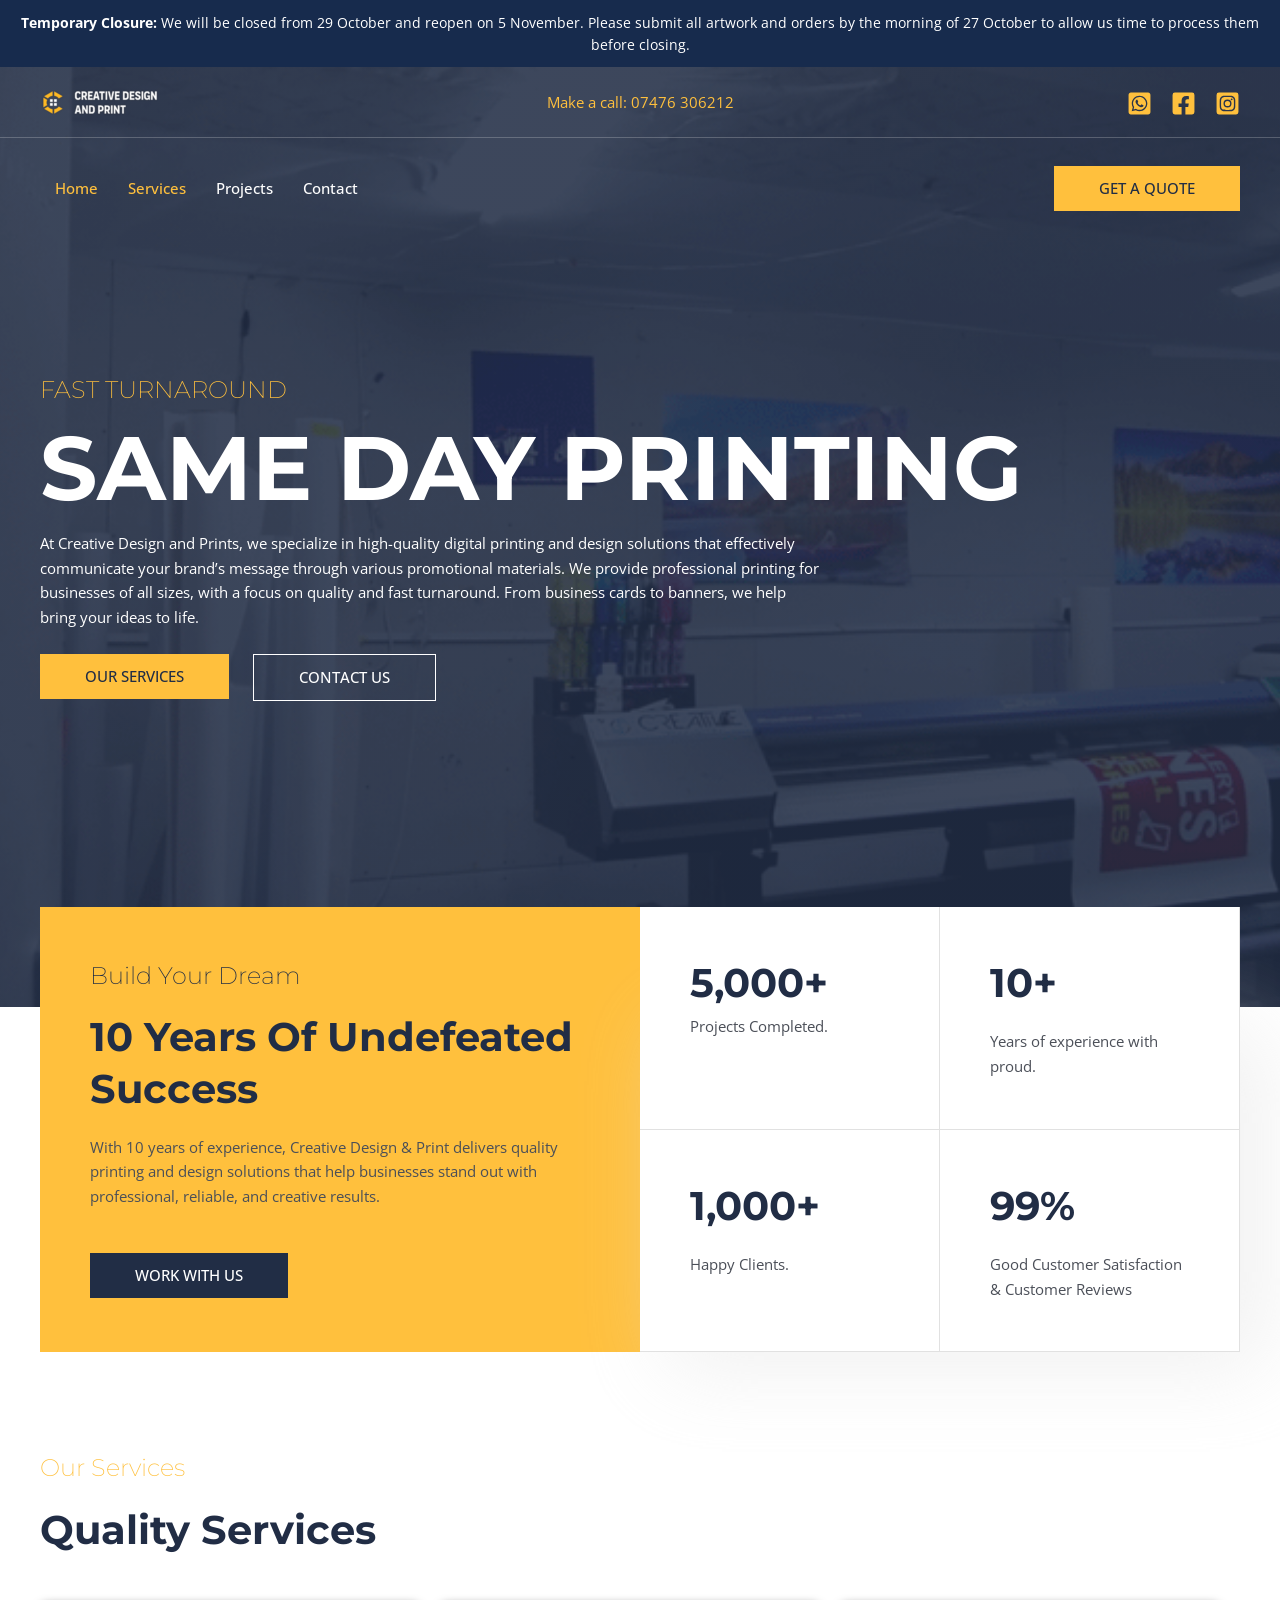
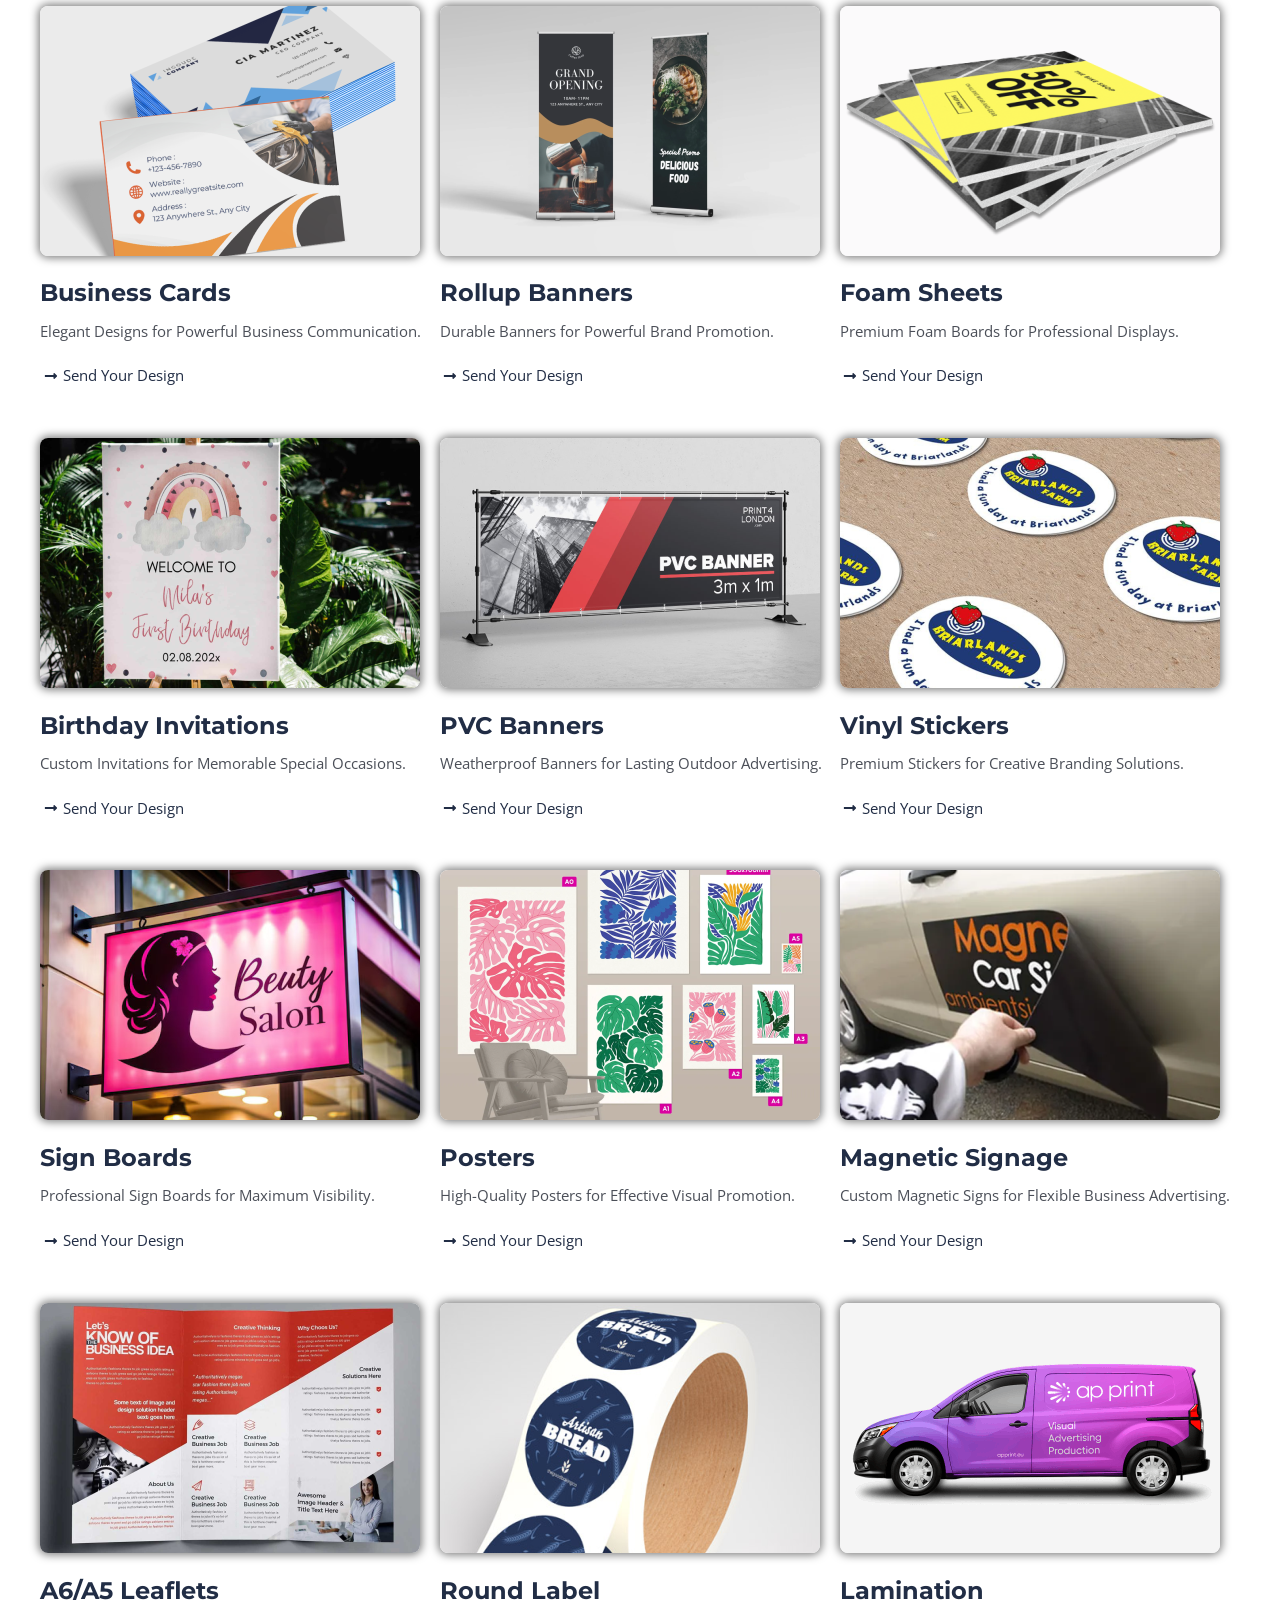
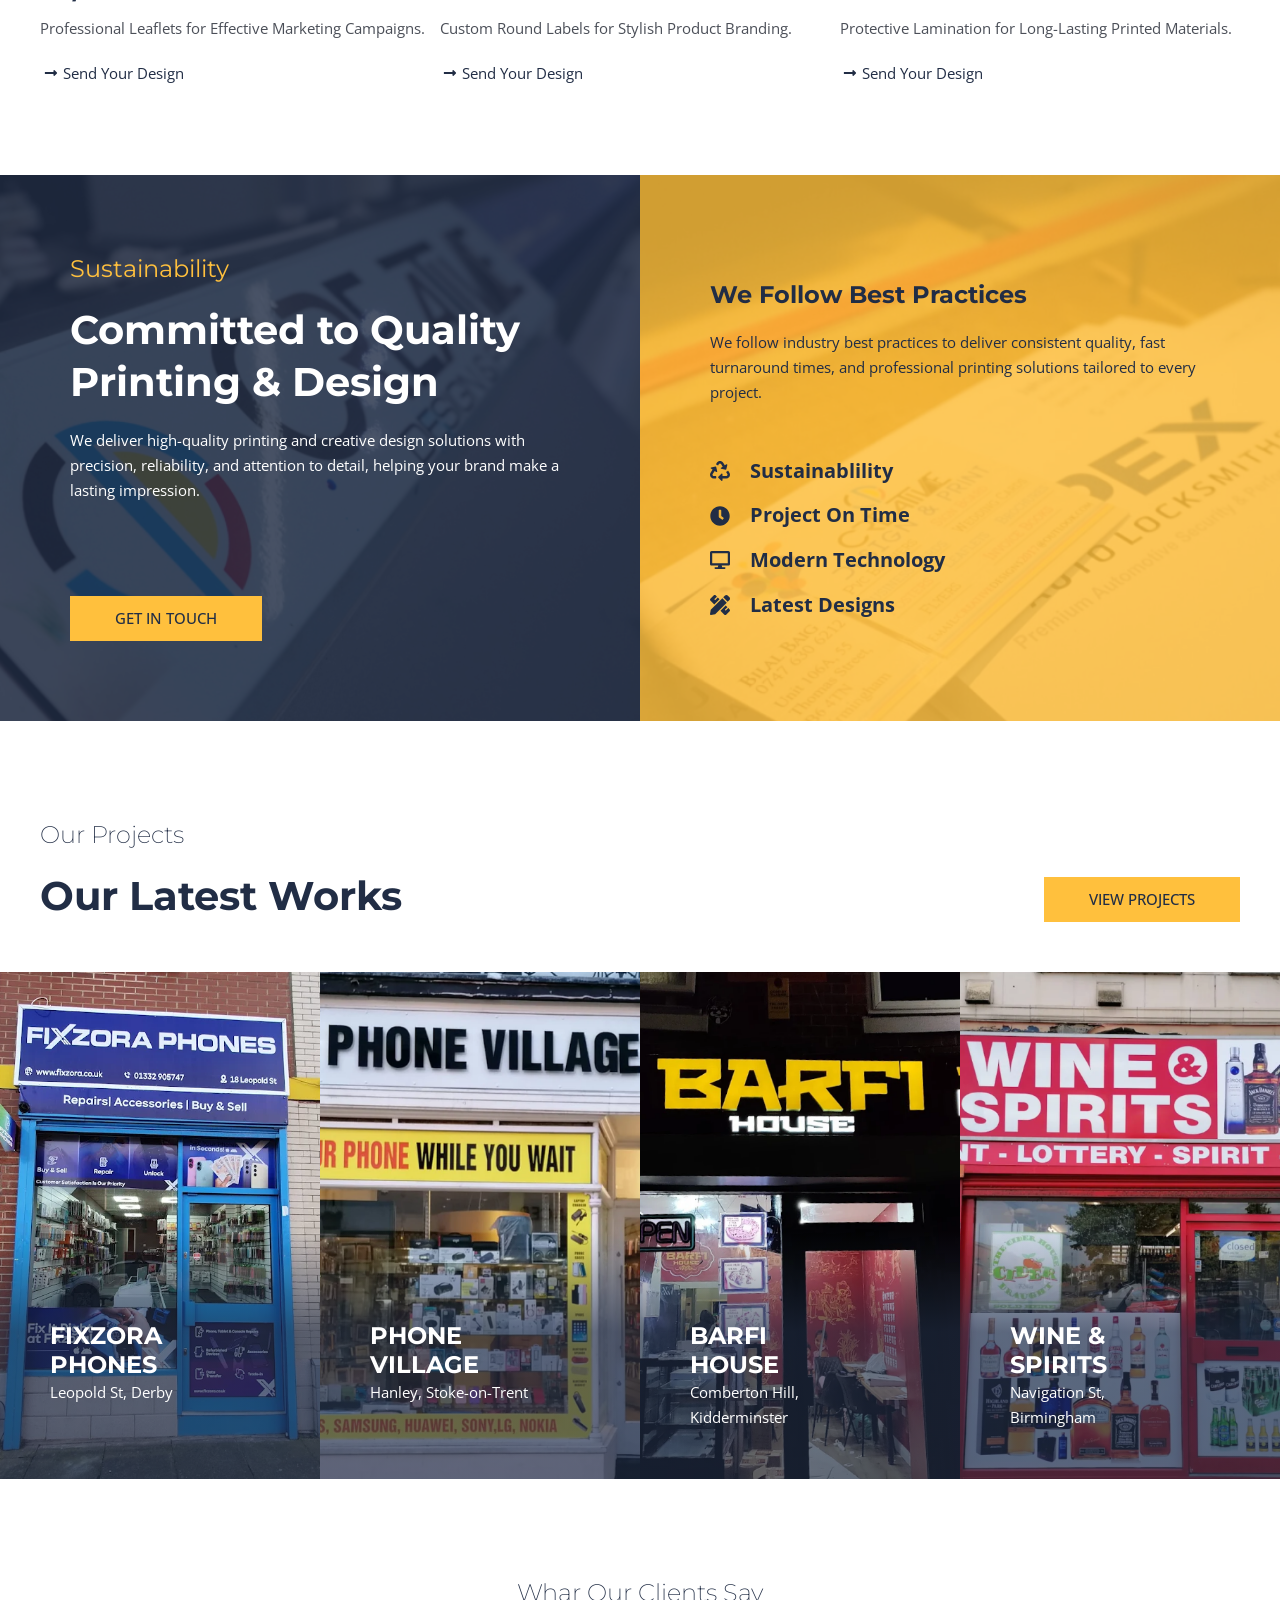
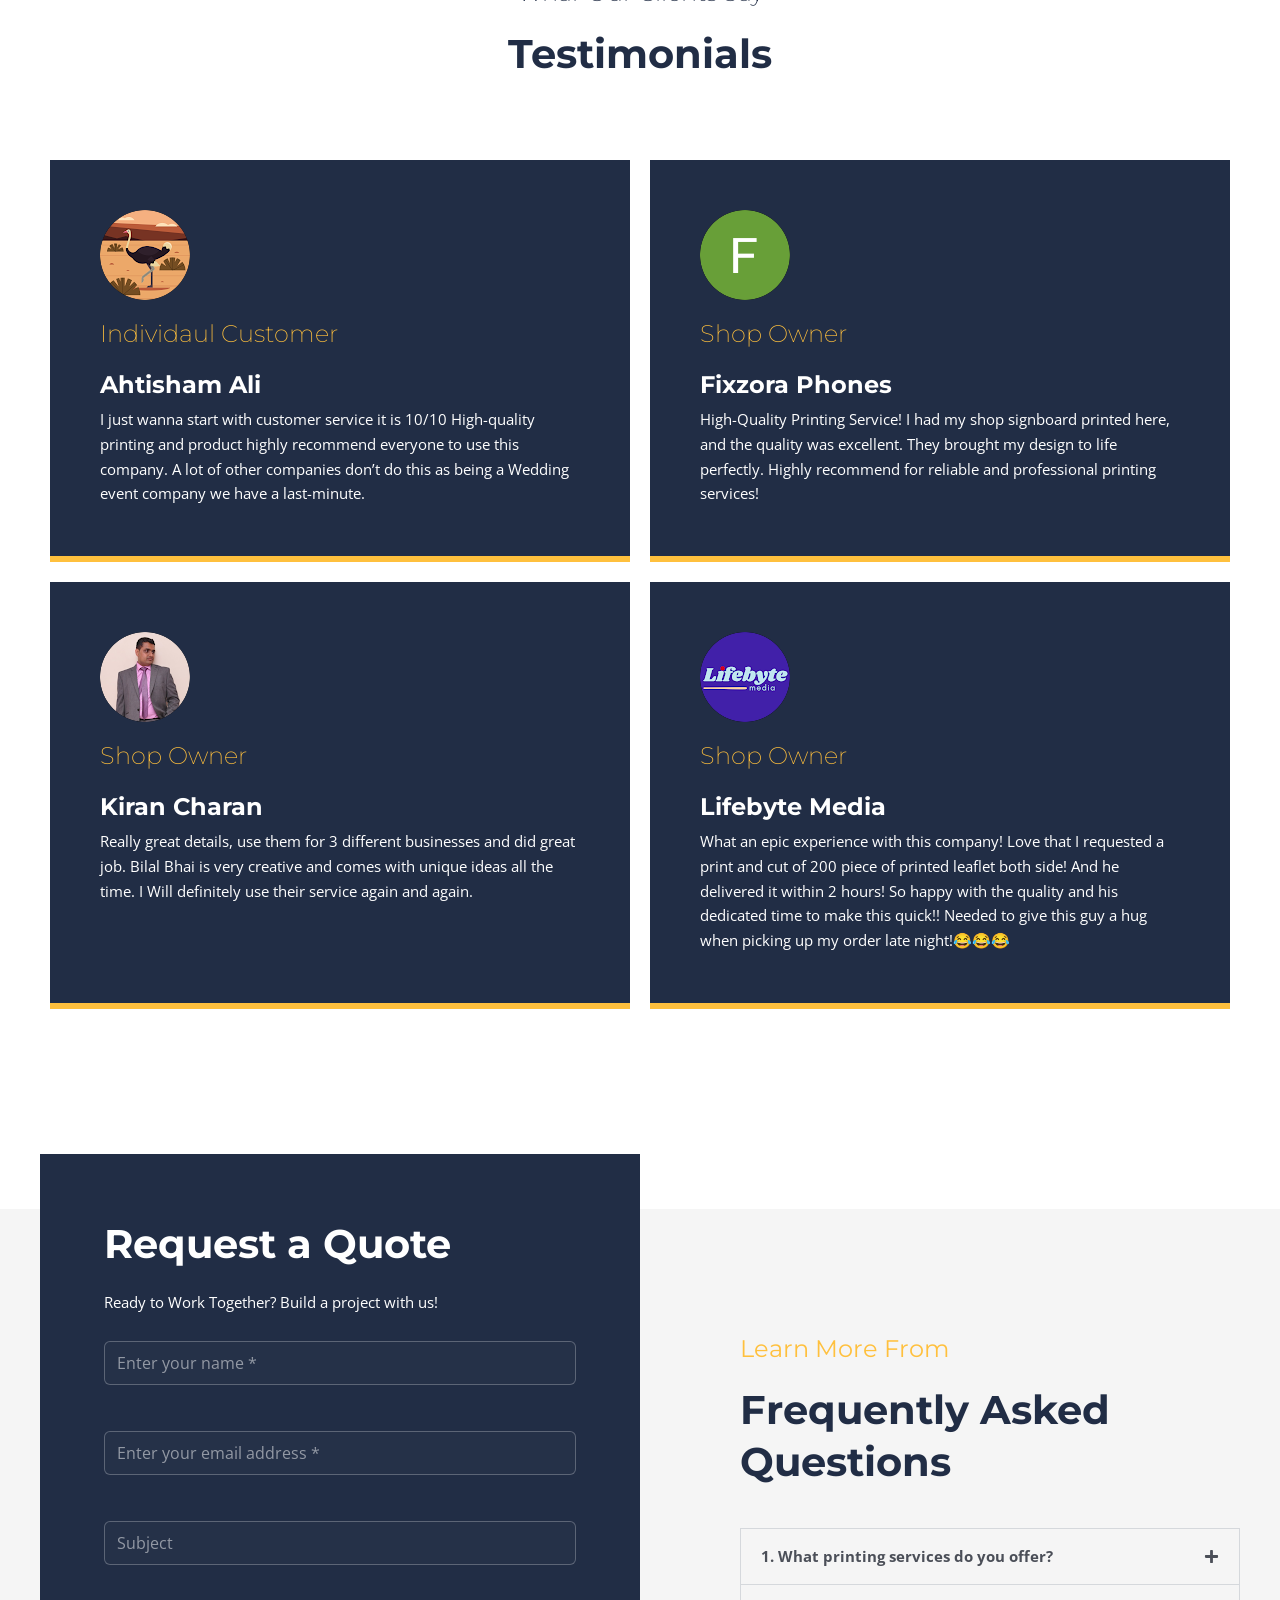
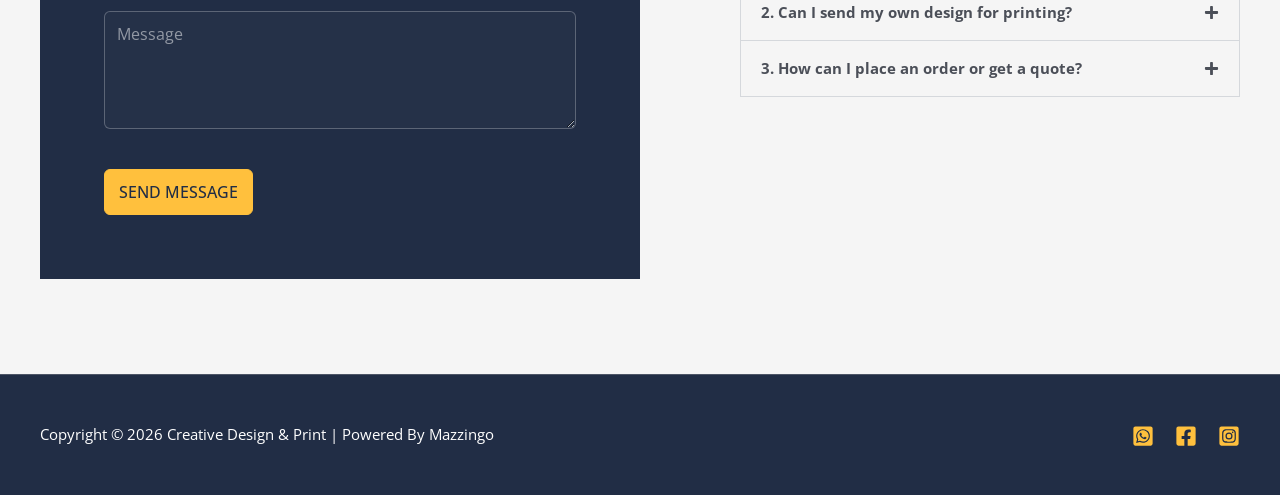
==== commit fbdf6d25: "closure" ====
--- a/index.html
+++ b/index.html
@@ -110,6 +110,25 @@
 <link rel="icon" href="wp-content/uploads/2026/07/cropped-favicon-creative_design_and_print-192x192.png" sizes="192x192" />
 <link rel="apple-touch-icon" href="wp-content/uploads/2026/07/cropped-favicon-creative_design_and_print-180x180.png" />
 <meta name="msapplication-TileImage" content="http://creative-design-print.local/wp-content/uploads/2026/07/cropped-favicon-creative_design_and_print-270x270.png" />
+<style id="temporary-closure-notice-css">
+/* Temporary closure notice: styled to sit neatly above the existing site header. */
+.closure-notice {
+  box-sizing: border-box;
+  width: 100%;
+  padding: 12px 20px;
+  background: #172b4d;
+  color: #ffffff;
+  text-align: center;
+  font-family: 'Open Sans', sans-serif;
+  font-size: 14px;
+  line-height: 1.55;
+}
+.closure-notice p { margin: 0; color: inherit; }
+.closure-notice strong { font-weight: 700; }
+@media (max-width: 544px) {
+  .closure-notice { padding: 11px 14px; font-size: 13px; }
+}
+</style>
 </head>
 
 <body itemtype='https://schema.org/WebPage' itemscope='itemscope' class="home wp-singular page-template-default page page-id-308 wp-custom-logo wp-embed-responsive wp-theme-astra ehf-template-astra ehf-stylesheet-astra ast-desktop ast-page-builder-template ast-no-sidebar astra-4.13.6 ast-single-post ast-replace-site-logo-transparent ast-inherit-site-logo-transparent ast-theme-transparent-header ast-hfb-header elementor-default elementor-kit-307 elementor-page elementor-page-308">
@@ -121,6 +140,10 @@
 	class="skip-link screen-reader-text"
 	href="index.html#content">
 		Skip to content</a>
+
+<div class="closure-notice" role="status" aria-label="Temporary business closure notice">
+  <p><strong>Temporary Closure:</strong> We will be closed from 29 October and reopen on 5 November. Please submit all artwork and orders by the morning of 27 October to allow us time to process them before closing.</p>
+</div>
 
 <div
 class="hfeed site" id="page">
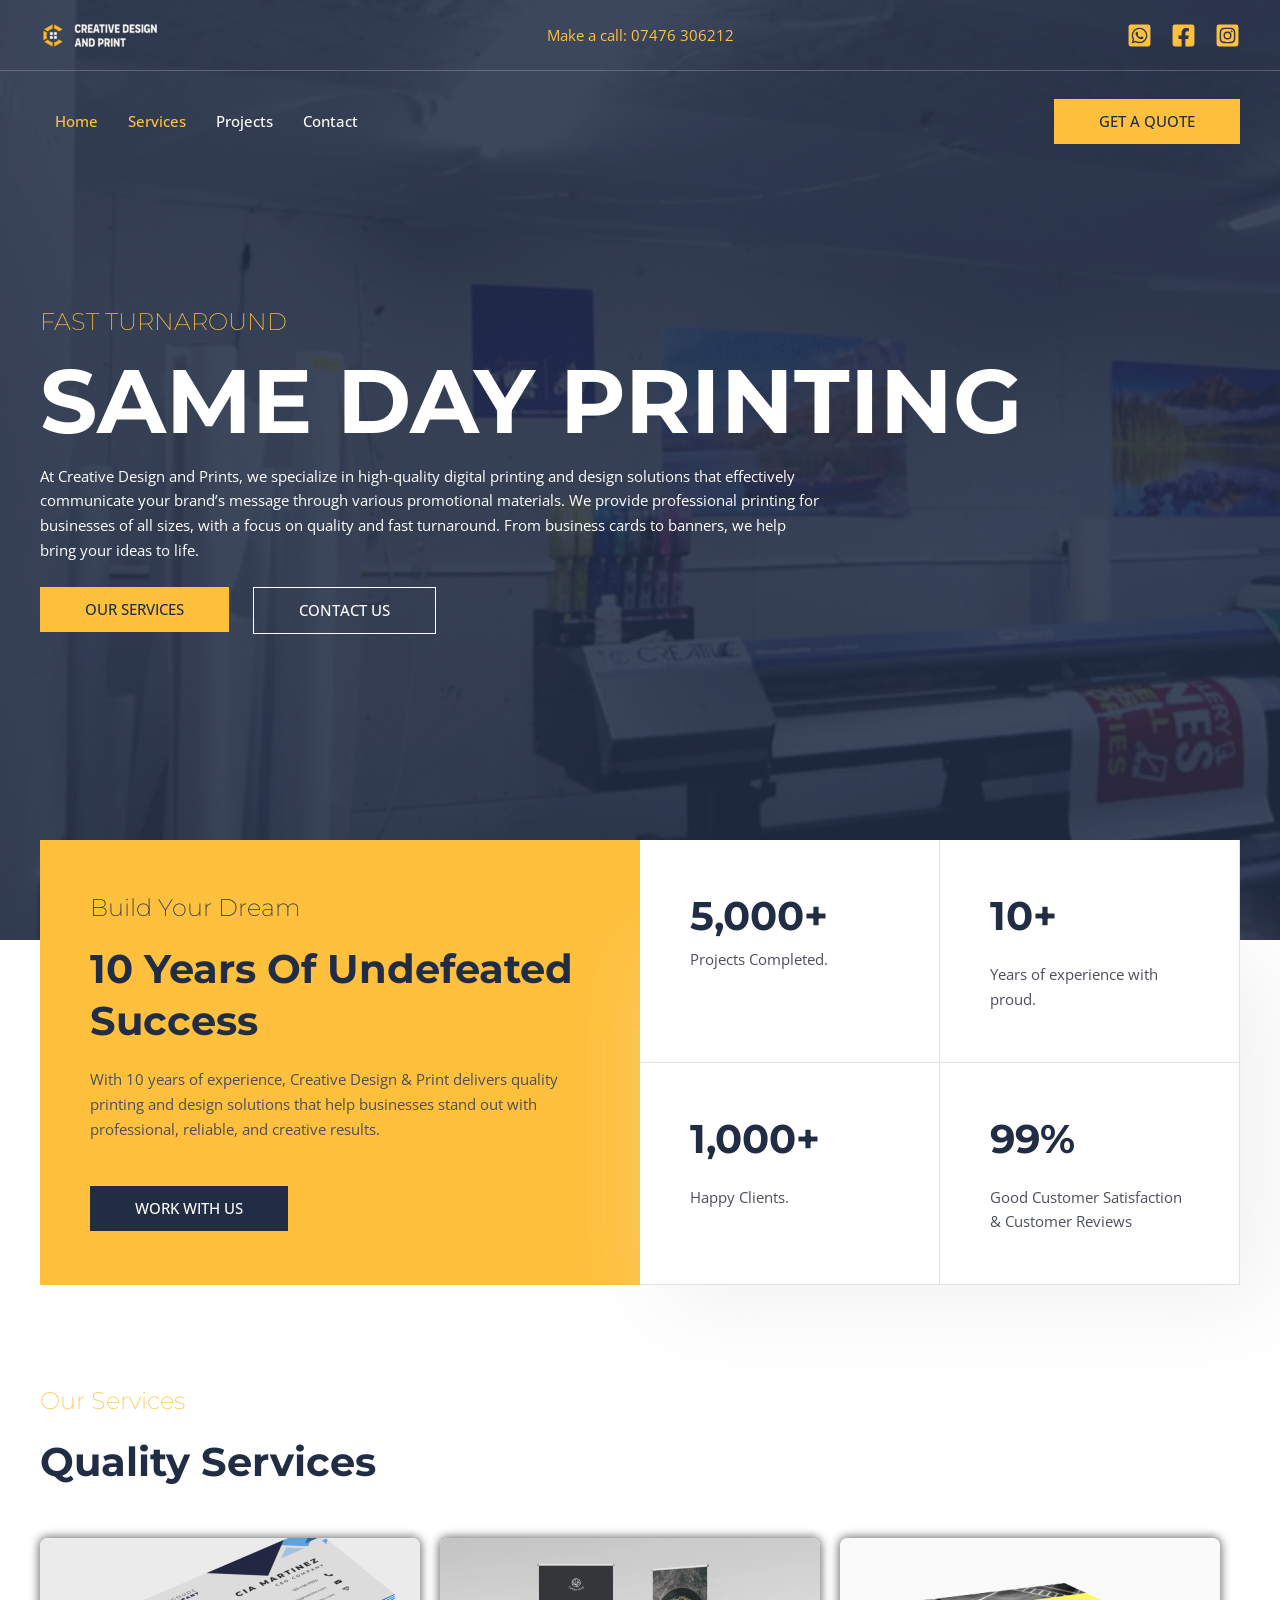
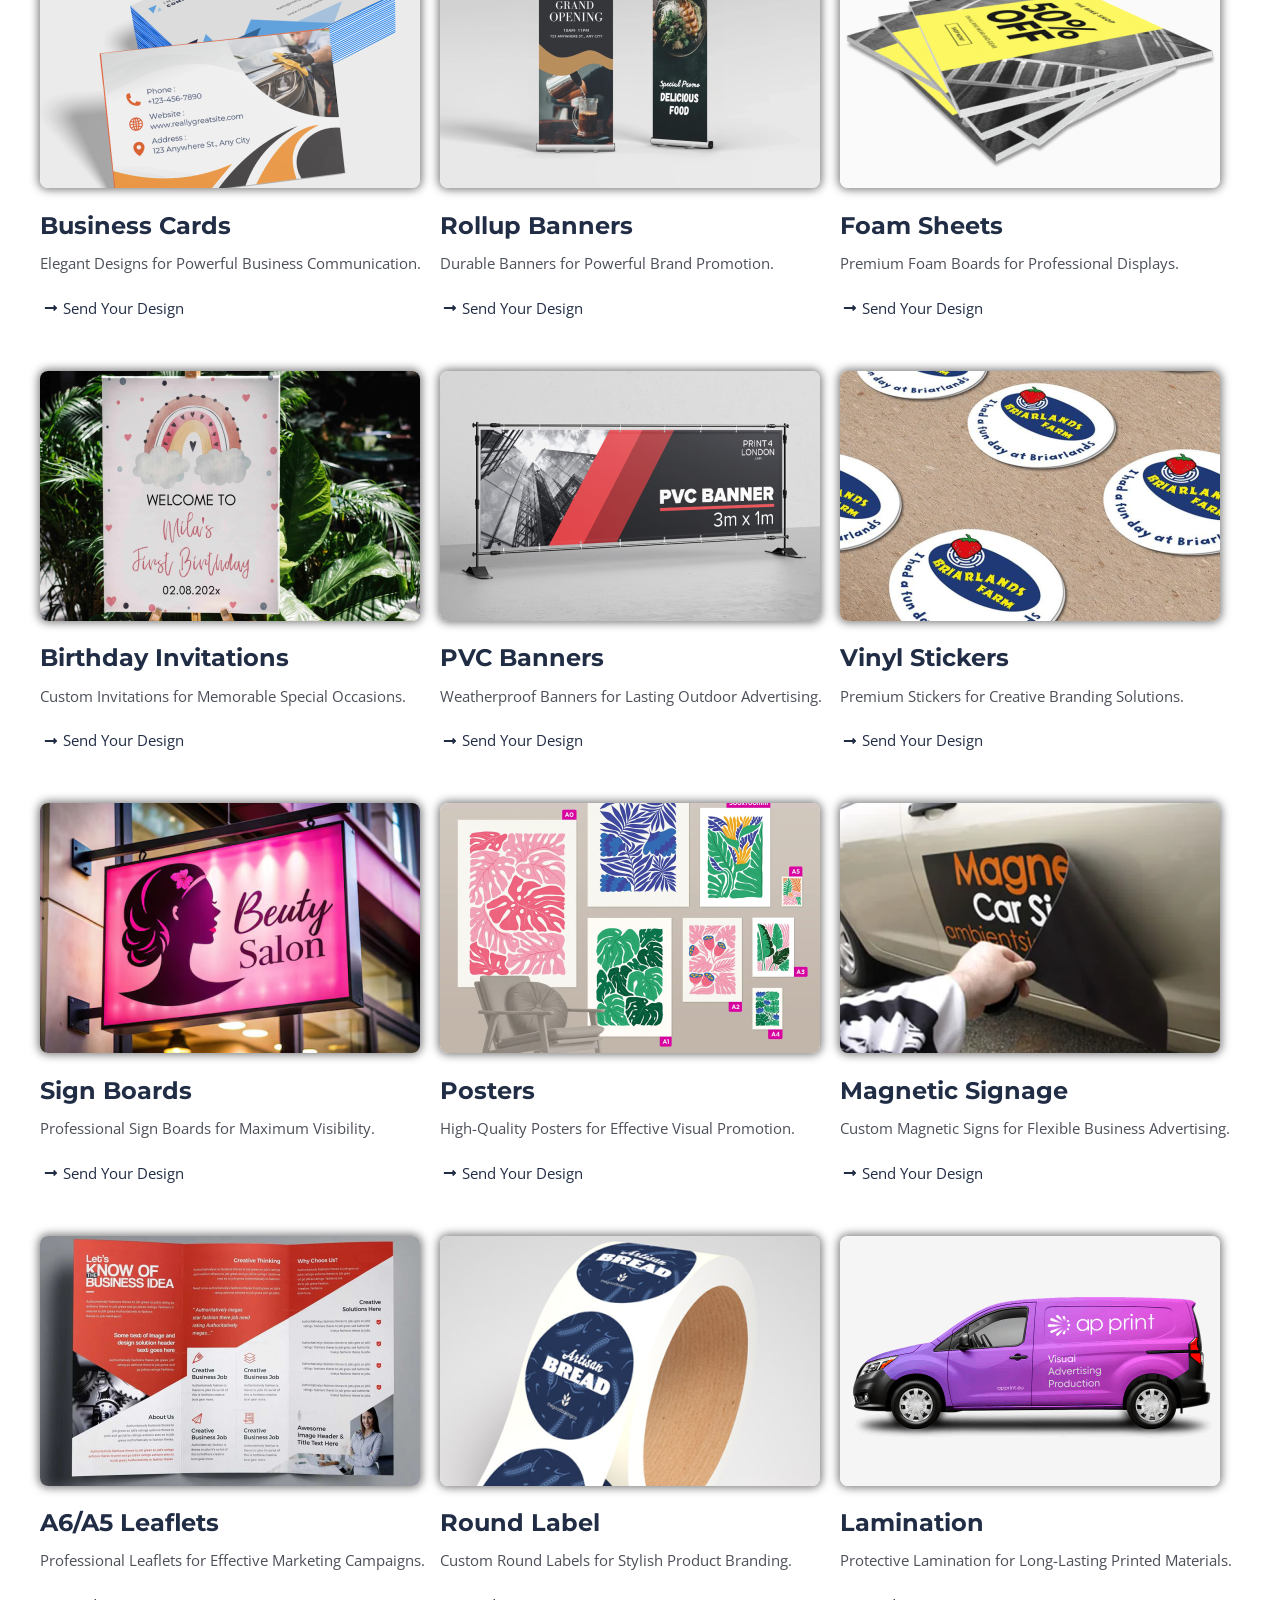
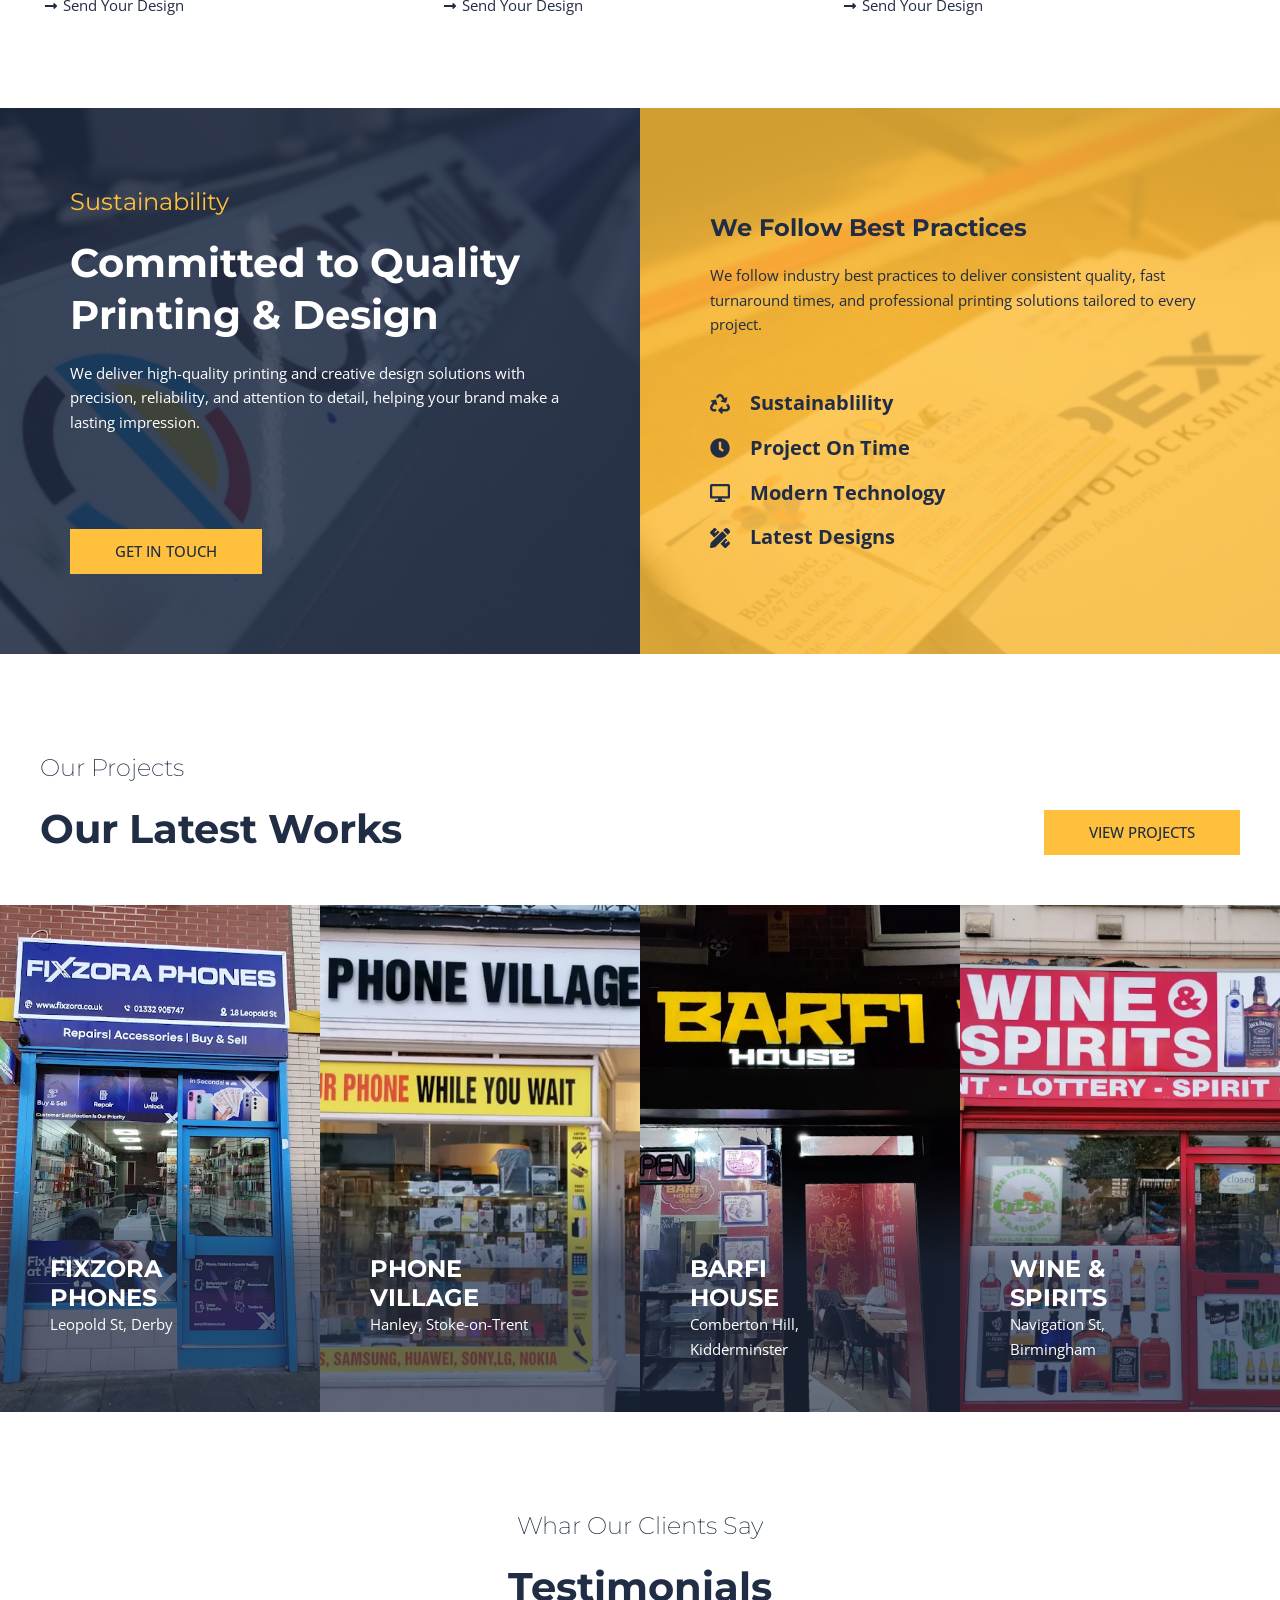
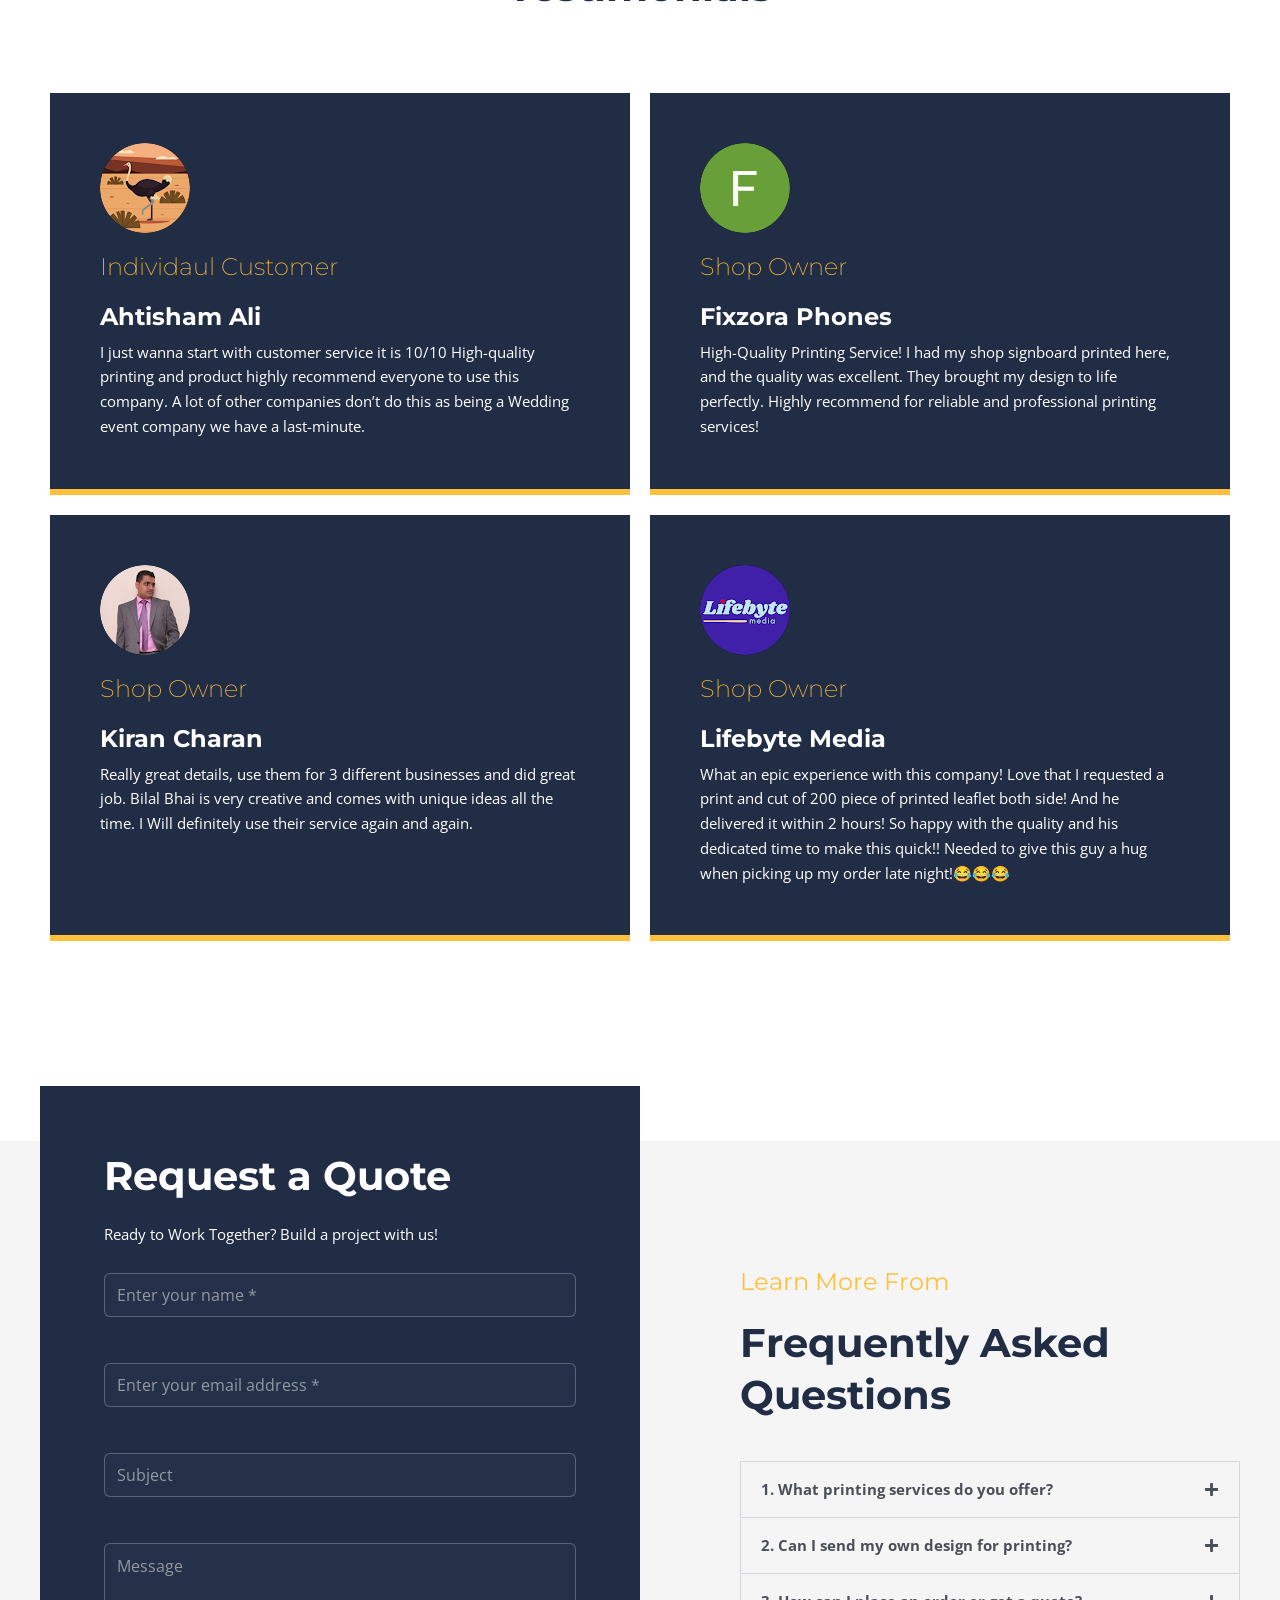
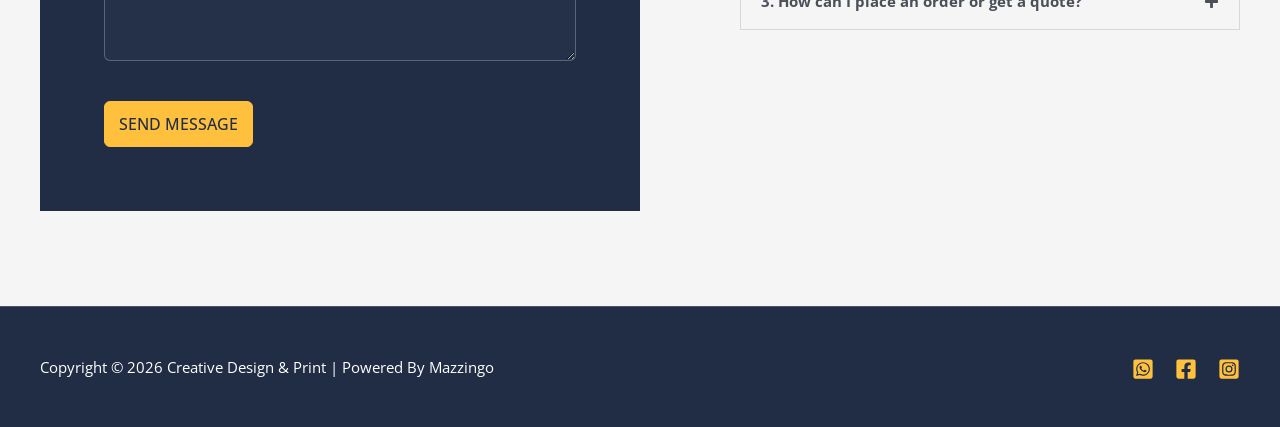
==== commit bdfa6676: "remove_off-line" ====
--- a/index.html
+++ b/index.html
@@ -110,25 +110,6 @@
 <link rel="icon" href="wp-content/uploads/2026/07/cropped-favicon-creative_design_and_print-192x192.png" sizes="192x192" />
 <link rel="apple-touch-icon" href="wp-content/uploads/2026/07/cropped-favicon-creative_design_and_print-180x180.png" />
 <meta name="msapplication-TileImage" content="http://creative-design-print.local/wp-content/uploads/2026/07/cropped-favicon-creative_design_and_print-270x270.png" />
-<style id="temporary-closure-notice-css">
-/* Temporary closure notice: styled to sit neatly above the existing site header. */
-.closure-notice {
-  box-sizing: border-box;
-  width: 100%;
-  padding: 12px 20px;
-  background: #172b4d;
-  color: #ffffff;
-  text-align: center;
-  font-family: 'Open Sans', sans-serif;
-  font-size: 14px;
-  line-height: 1.55;
-}
-.closure-notice p { margin: 0; color: inherit; }
-.closure-notice strong { font-weight: 700; }
-@media (max-width: 544px) {
-  .closure-notice { padding: 11px 14px; font-size: 13px; }
-}
-</style>
 </head>
 
 <body itemtype='https://schema.org/WebPage' itemscope='itemscope' class="home wp-singular page-template-default page page-id-308 wp-custom-logo wp-embed-responsive wp-theme-astra ehf-template-astra ehf-stylesheet-astra ast-desktop ast-page-builder-template ast-no-sidebar astra-4.13.6 ast-single-post ast-replace-site-logo-transparent ast-inherit-site-logo-transparent ast-theme-transparent-header ast-hfb-header elementor-default elementor-kit-307 elementor-page elementor-page-308">
@@ -140,10 +121,6 @@
 	class="skip-link screen-reader-text"
 	href="index.html#content">
 		Skip to content</a>
-
-<div class="closure-notice" role="status" aria-label="Temporary business closure notice">
-  <p><strong>Temporary Closure:</strong> We will be closed from 29 October and reopen on 5 November. Please submit all artwork and orders by the morning of 27 October to allow us time to process them before closing.</p>
-</div>
 
 <div
 class="hfeed site" id="page">
